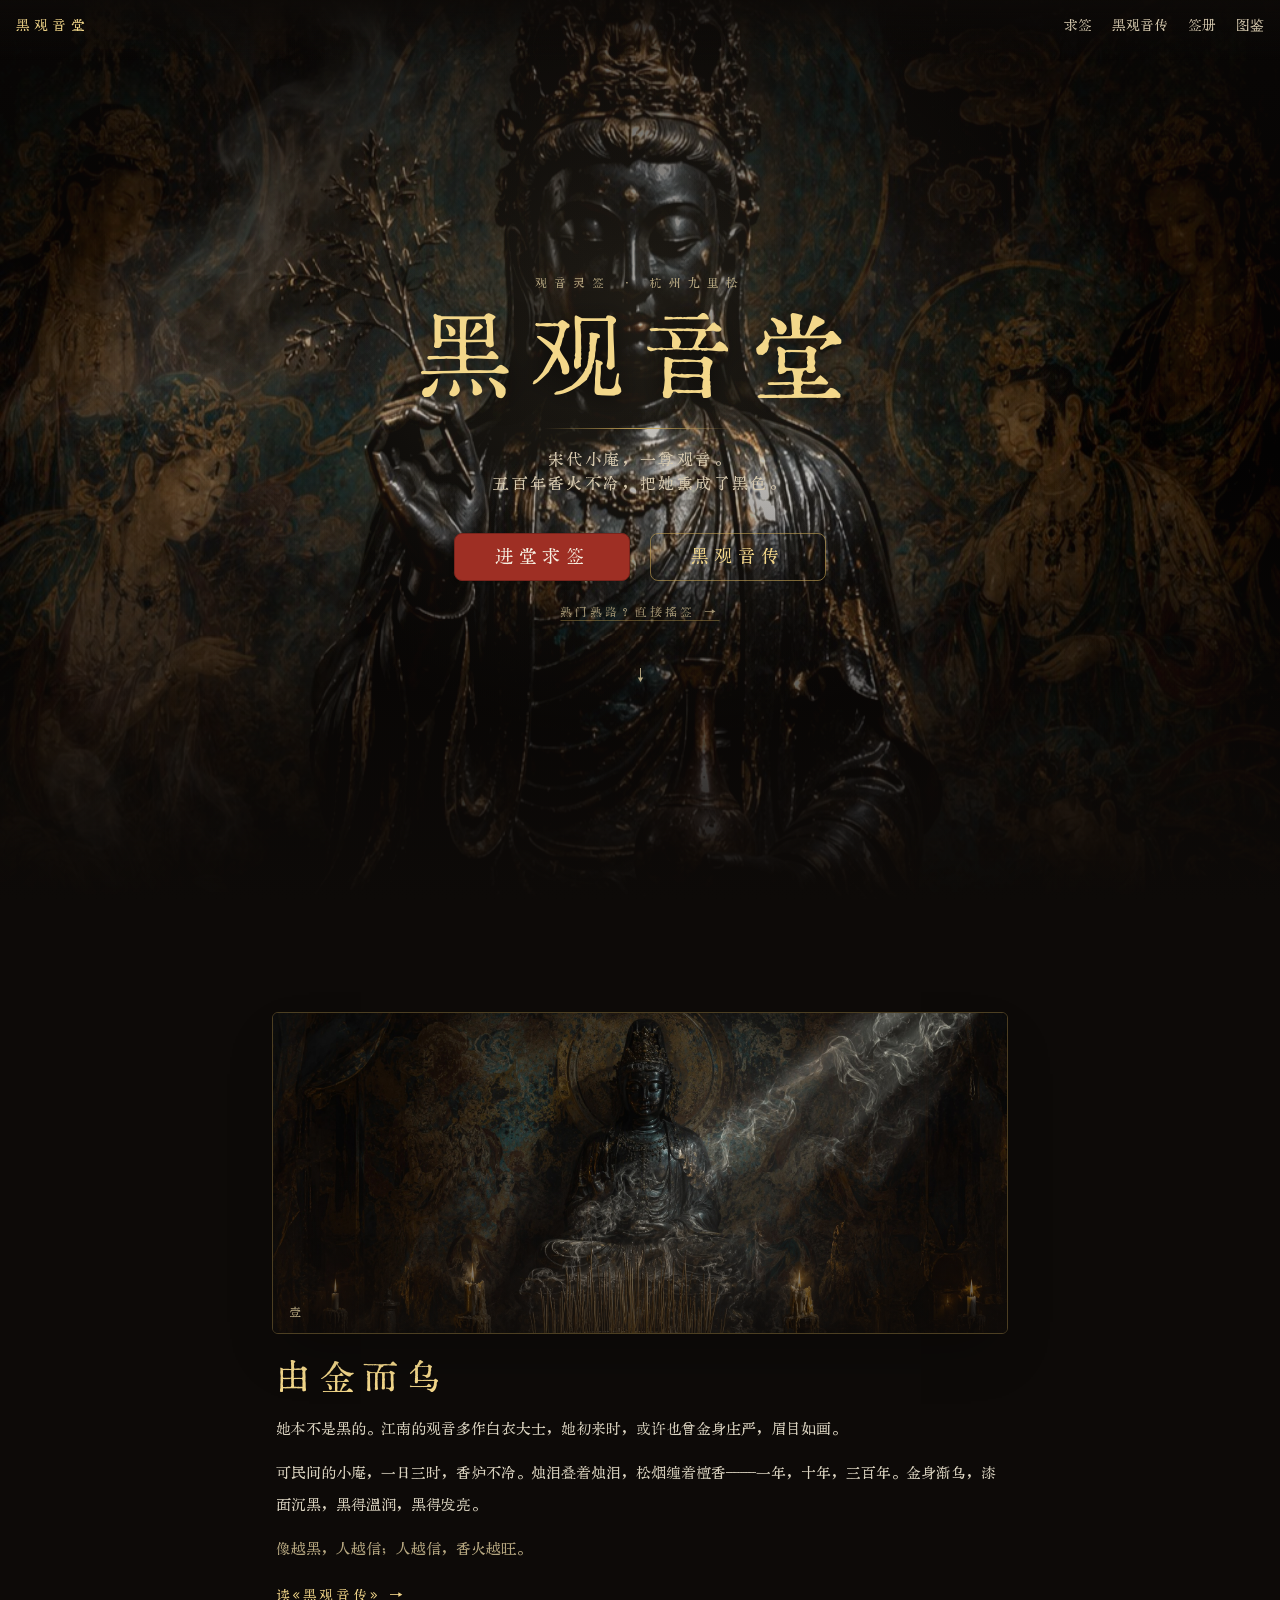
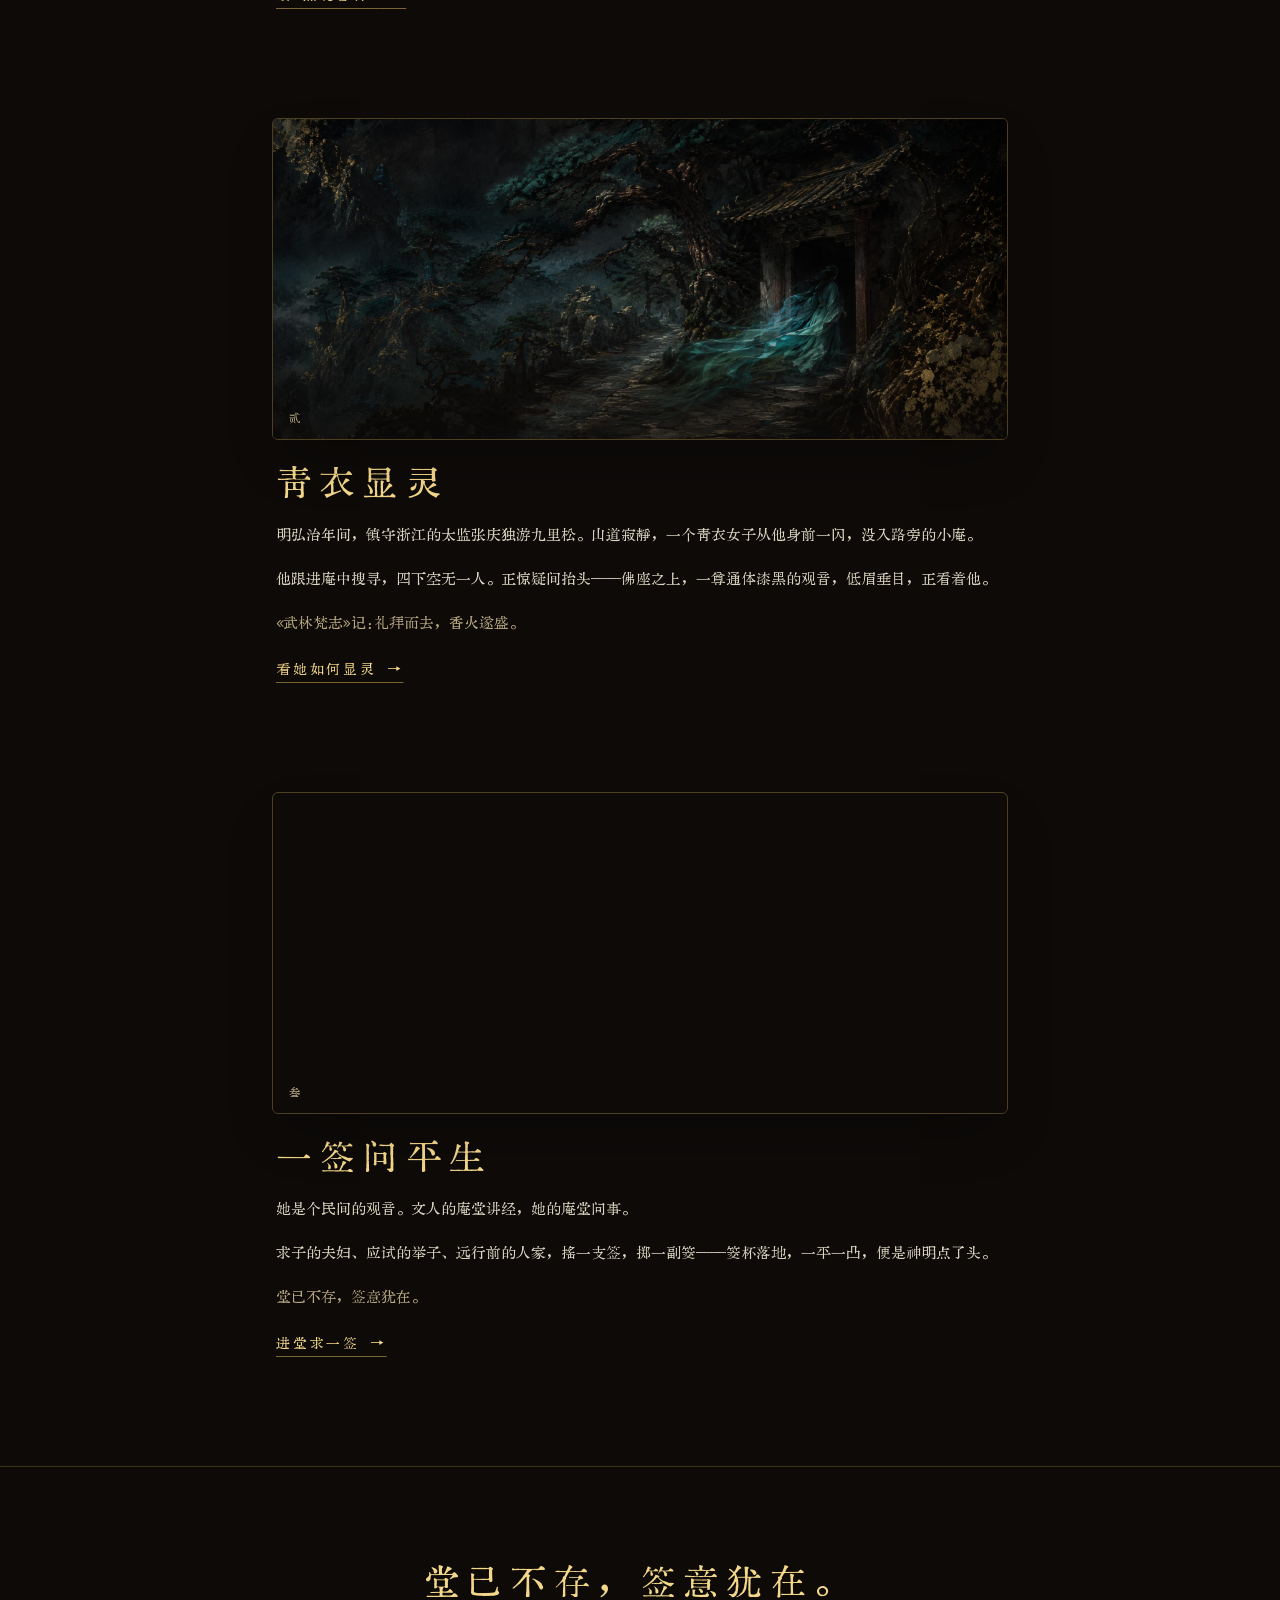
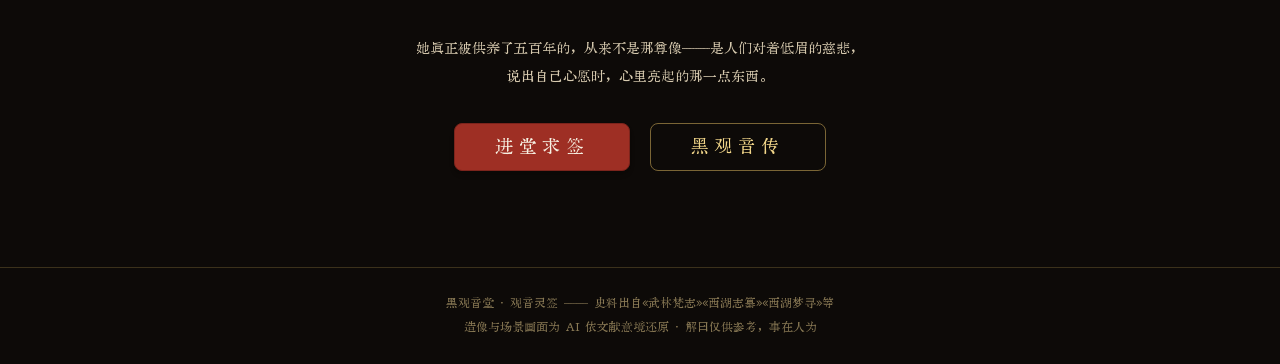
==== index.html @ 8be98b3d "京華老宋体全站 + 百签图鉴收藏制 + 隐藏百签入口" ====
<!doctype html>
<html lang="zh-CN">
  <head>
    <meta charset="UTF-8" />
    <base href="/" />
    <meta name="viewport" content="width=device-width, initial-scale=1.0" />
    <meta name="description" content="黑观音堂 · 观音灵签——杭州九里松宋代小庵，一尊被五百年香火熏黑的观音。进堂摇签、掷筊请示、解曰断语，一百签文随心而问。" />
    <meta name="theme-color" content="#0d0a08" />
    <link rel="icon" type="image/jpeg" href="./story/icon-front-crop.jpg" />
    <title>黑观音堂 · 观音灵签</title>
    <script type="module" crossorigin src="./assets/index-CHpycxR2.js"></script>
    <link rel="stylesheet" crossorigin href="./assets/index-C1S7hM5Z.css">
  </head>
  <body>
    <div id="root"></div>
  </body>
</html>
---- assets/index-C1S7hM5Z.css ----
@font-face{font-family:KingHwa;font-style:normal;font-weight:400;font-display:swap;src:url(../fonts/KingHwa.woff2) format("woff2")}*,:before,:after{--tw-border-spacing-x: 0;--tw-border-spacing-y: 0;--tw-translate-x: 0;--tw-translate-y: 0;--tw-rotate: 0;--tw-skew-x: 0;--tw-skew-y: 0;--tw-scale-x: 1;--tw-scale-y: 1;--tw-pan-x: ;--tw-pan-y: ;--tw-pinch-zoom: ;--tw-scroll-snap-strictness: proximity;--tw-gradient-from-position: ;--tw-gradient-via-position: ;--tw-gradient-to-position: ;--tw-ordinal: ;--tw-slashed-zero: ;--tw-numeric-figure: ;--tw-numeric-spacing: ;--tw-numeric-fraction: ;--tw-ring-inset: ;--tw-ring-offset-width: 0px;--tw-ring-offset-color: #fff;--tw-ring-color: rgb(59 130 246 / .5);--tw-ring-offset-shadow: 0 0 #0000;--tw-ring-shadow: 0 0 #0000;--tw-shadow: 0 0 #0000;--tw-shadow-colored: 0 0 #0000;--tw-blur: ;--tw-brightness: ;--tw-contrast: ;--tw-grayscale: ;--tw-hue-rotate: ;--tw-invert: ;--tw-saturate: ;--tw-sepia: ;--tw-drop-shadow: ;--tw-backdrop-blur: ;--tw-backdrop-brightness: ;--tw-backdrop-contrast: ;--tw-backdrop-grayscale: ;--tw-backdrop-hue-rotate: ;--tw-backdrop-invert: ;--tw-backdrop-opacity: ;--tw-backdrop-saturate: ;--tw-backdrop-sepia: ;--tw-contain-size: ;--tw-contain-layout: ;--tw-contain-paint: ;--tw-contain-style: }::backdrop{--tw-border-spacing-x: 0;--tw-border-spacing-y: 0;--tw-translate-x: 0;--tw-translate-y: 0;--tw-rotate: 0;--tw-skew-x: 0;--tw-skew-y: 0;--tw-scale-x: 1;--tw-scale-y: 1;--tw-pan-x: ;--tw-pan-y: ;--tw-pinch-zoom: ;--tw-scroll-snap-strictness: proximity;--tw-gradient-from-position: ;--tw-gradient-via-position: ;--tw-gradient-to-position: ;--tw-ordinal: ;--tw-slashed-zero: ;--tw-numeric-figure: ;--tw-numeric-spacing: ;--tw-numeric-fraction: ;--tw-ring-inset: ;--tw-ring-offset-width: 0px;--tw-ring-offset-color: #fff;--tw-ring-color: rgb(59 130 246 / .5);--tw-ring-offset-shadow: 0 0 #0000;--tw-ring-shadow: 0 0 #0000;--tw-shadow: 0 0 #0000;--tw-shadow-colored: 0 0 #0000;--tw-blur: ;--tw-brightness: ;--tw-contrast: ;--tw-grayscale: ;--tw-hue-rotate: ;--tw-invert: ;--tw-saturate: ;--tw-sepia: ;--tw-drop-shadow: ;--tw-backdrop-blur: ;--tw-backdrop-brightness: ;--tw-backdrop-contrast: ;--tw-backdrop-grayscale: ;--tw-backdrop-hue-rotate: ;--tw-backdrop-invert: ;--tw-backdrop-opacity: ;--tw-backdrop-saturate: ;--tw-backdrop-sepia: ;--tw-contain-size: ;--tw-contain-layout: ;--tw-contain-paint: ;--tw-contain-style: }*,:before,:after{box-sizing:border-box;border-width:0;border-style:solid;border-color:#e5e7eb}:before,:after{--tw-content: ""}html,:host{line-height:1.5;-webkit-text-size-adjust:100%;-moz-tab-size:4;-o-tab-size:4;tab-size:4;font-family:ui-sans-serif,system-ui,sans-serif,"Apple Color Emoji","Segoe UI Emoji",Segoe UI Symbol,"Noto Color Emoji";font-feature-settings:normal;font-variation-settings:normal;-webkit-tap-highlight-color:transparent}body{margin:0;line-height:inherit}hr{height:0;color:inherit;border-top-width:1px}abbr:where([title]){-webkit-text-decoration:underline dotted;text-decoration:underline dotted}h1,h2,h3,h4,h5,h6{font-size:inherit;font-weight:inherit}a{color:inherit;text-decoration:inherit}b,strong{font-weight:bolder}code,kbd,samp,pre{font-family:ui-monospace,SFMono-Regular,Menlo,Monaco,Consolas,Liberation Mono,Courier New,monospace;font-feature-settings:normal;font-variation-settings:normal;font-size:1em}small{font-size:80%}sub,sup{font-size:75%;line-height:0;position:relative;vertical-align:baseline}sub{bottom:-.25em}sup{top:-.5em}table{text-indent:0;border-color:inherit;border-collapse:collapse}button,input,optgroup,select,textarea{font-family:inherit;font-feature-settings:inherit;font-variation-settings:inherit;font-size:100%;font-weight:inherit;line-height:inherit;letter-spacing:inherit;color:inherit;margin:0;padding:0}button,select{text-transform:none}button,input:where([type=button]),input:where([type=reset]),input:where([type=submit]){-webkit-appearance:button;background-color:transparent;background-image:none}:-moz-focusring{outline:auto}:-moz-ui-invalid{box-shadow:none}progress{vertical-align:baseline}::-webkit-inner-spin-button,::-webkit-outer-spin-button{height:auto}[type=search]{-webkit-appearance:textfield;outline-offset:-2px}::-webkit-search-decoration{-webkit-appearance:none}::-webkit-file-upload-button{-webkit-appearance:button;font:inherit}summary{display:list-item}blockquote,dl,dd,h1,h2,h3,h4,h5,h6,hr,figure,p,pre{margin:0}fieldset{margin:0;padding:0}legend{padding:0}ol,ul,menu{list-style:none;margin:0;padding:0}dialog{padding:0}textarea{resize:vertical}input::-moz-placeholder,textarea::-moz-placeholder{opacity:1;color:#9ca3af}input::placeholder,textarea::placeholder{opacity:1;color:#9ca3af}button,[role=button]{cursor:pointer}:disabled{cursor:default}img,svg,video,canvas,audio,iframe,embed,object{display:block;vertical-align:middle}img,video{max-width:100%;height:auto}[hidden]:where(:not([hidden=until-found])){display:none}:root{--background: 0 0% 100%;--foreground: 240 10% 3.9%;--card: 0 0% 100%;--card-foreground: 240 10% 3.9%;--popover: 0 0% 100%;--popover-foreground: 240 10% 3.9%;--primary: 240 5.9% 10%;--primary-foreground: 0 0% 98%;--secondary: 240 4.8% 95.9%;--secondary-foreground: 240 5.9% 10%;--muted: 240 4.8% 95.9%;--muted-foreground: 240 3.8% 46.1%;--accent: 240 4.8% 95.9%;--accent-foreground: 240 5.9% 10%;--destructive: 0 84.2% 60.2%;--destructive-foreground: 0 0% 98%;--border: 240 5.9% 90%;--input: 240 5.9% 90%;--ring: 240 5.9% 10%;--radius: .625rem;--sidebar-background: 0 0% 98%;--sidebar-foreground: 240 5.3% 26.1%;--sidebar-primary: 240 5.9% 10%;--sidebar-primary-foreground: 0 0% 98%;--sidebar-accent: 240 4.8% 95.9%;--sidebar-accent-foreground: 240 5.9% 10%;--sidebar-border: 220 13% 91%;--sidebar-ring: 217.2 91.2% 59.8%}.dark{--background: 240 10% 3.9%;--foreground: 0 0% 98%;--card: 240 10% 3.9%;--card-foreground: 0 0% 98%;--popover: 240 10% 3.9%;--popover-foreground: 0 0% 98%;--primary: 0 0% 98%;--primary-foreground: 240 5.9% 10%;--secondary: 240 3.7% 15.9%;--secondary-foreground: 0 0% 98%;--muted: 240 3.7% 15.9%;--muted-foreground: 240 5% 64.9%;--accent: 240 3.7% 15.9%;--accent-foreground: 0 0% 98%;--destructive: 0 62.8% 30.6%;--destructive-foreground: 0 0% 98%;--border: 240 3.7% 15.9%;--input: 240 3.7% 15.9%;--ring: 240 4.9% 83.9%;--sidebar-background: 240 5.9% 10%;--sidebar-foreground: 240 4.8% 95.9%;--sidebar-primary: 224.3 76.3% 48%;--sidebar-primary-foreground: 0 0% 100%;--sidebar-accent: 240 3.7% 15.9%;--sidebar-accent-foreground: 240 4.8% 95.9%;--sidebar-border: 240 3.7% 15.9%;--sidebar-ring: 217.2 91.2% 59.8%}*{border-color:hsl(var(--border))}body{background-color:hsl(var(--background));color:hsl(var(--foreground))}html{font-family:KingHwa,Songti SC,STSong,SimSun,serif}body{background-color:#f3ecdb;color:#2a2620;background-image:radial-gradient(ellipse at 20% 10%,rgba(184,147,62,.06),transparent 55%),radial-gradient(ellipse at 85% 85%,rgba(158,47,36,.05),transparent 50%),repeating-linear-gradient(0deg,rgba(42,38,32,.012) 0 1px,transparent 1px 4px);min-height:100vh}.container{width:100%}@media(min-width:640px){.container{max-width:640px}}@media(min-width:768px){.container{max-width:768px}}@media(min-width:1024px){.container{max-width:1024px}}@media(min-width:1280px){.container{max-width:1280px}}@media(min-width:1536px){.container{max-width:1536px}}.sr-only{position:absolute;width:1px;height:1px;padding:0;margin:-1px;overflow:hidden;clip:rect(0,0,0,0);white-space:nowrap;border-width:0}.pointer-events-none{pointer-events:none}.visible{visibility:visible}.invisible{visibility:hidden}.fixed{position:fixed}.absolute{position:absolute}.relative{position:relative}.sticky{position:sticky}.-inset-1\.5{inset:-.375rem}.inset-0{inset:0}.inset-x-0{left:0;right:0}.inset-y-0{top:0;bottom:0}.inset-y-2{top:.5rem;bottom:.5rem}.-bottom-12{bottom:-3rem}.-left-12{left:-3rem}.-right-12{right:-3rem}.-top-12{top:-3rem}.-top-2{top:-.5rem}.bottom-0{bottom:0}.bottom-2{bottom:.5rem}.bottom-3{bottom:.75rem}.bottom-6{bottom:1.5rem}.bottom-8{bottom:2rem}.left-0{left:0}.left-1\/2{left:50%}.left-2{left:.5rem}.left-4{left:1rem}.left-\[50\%\]{left:50%}.right-0{right:0}.right-1{right:.25rem}.right-1\.5{right:.375rem}.right-2{right:.5rem}.right-3{right:.75rem}.right-4{right:1rem}.top-0{top:0}.top-1\.5{top:.375rem}.top-1\/2{top:50%}.top-3{top:.75rem}.top-3\.5{top:.875rem}.top-4{top:1rem}.top-6{top:1.5rem}.top-8{top:2rem}.top-\[16\%\]{top:16%}.top-\[1px\]{top:1px}.top-\[50\%\]{top:50%}.top-\[60\%\]{top:60%}.top-full{top:100%}.isolate{isolation:isolate}.z-0{z-index:0}.z-10{z-index:10}.z-20{z-index:20}.z-30{z-index:30}.z-40{z-index:40}.z-50{z-index:50}.z-\[1\]{z-index:1}.order-first{order:-9999}.order-last{order:9999}.col-start-2{grid-column-start:2}.row-span-2{grid-row:span 2 / span 2}.row-start-1{grid-row-start:1}.\!m-0{margin:0!important}.-mx-1{margin-left:-.25rem;margin-right:-.25rem}.-my-2{margin-top:-.5rem;margin-bottom:-.5rem}.mx-2{margin-left:.5rem;margin-right:.5rem}.mx-3\.5{margin-left:.875rem;margin-right:.875rem}.mx-auto{margin-left:auto;margin-right:auto}.my-0{margin-top:0;margin-bottom:0}.my-0\.5{margin-top:.125rem;margin-bottom:.125rem}.my-1{margin-top:.25rem;margin-bottom:.25rem}.my-3{margin-top:.75rem;margin-bottom:.75rem}.my-8{margin-top:2rem;margin-bottom:2rem}.-ml-4{margin-left:-1rem}.-mt-4{margin-top:-1rem}.-mt-\[100vh\]{margin-top:-100vh}.mb-2{margin-bottom:.5rem}.mb-3{margin-bottom:.75rem}.ml-1{margin-left:.25rem}.ml-2{margin-left:.5rem}.ml-4{margin-left:1rem}.ml-auto{margin-left:auto}.mr-1\.5{margin-right:.375rem}.mr-2{margin-right:.5rem}.mr-4{margin-right:1rem}.mt-0\.5{margin-top:.125rem}.mt-1{margin-top:.25rem}.mt-1\.5{margin-top:.375rem}.mt-10{margin-top:2.5rem}.mt-16{margin-top:4rem}.mt-2{margin-top:.5rem}.mt-20{margin-top:5rem}.mt-3{margin-top:.75rem}.mt-4{margin-top:1rem}.mt-5{margin-top:1.25rem}.mt-6{margin-top:1.5rem}.mt-7{margin-top:1.75rem}.mt-8{margin-top:2rem}.mt-auto{margin-top:auto}.line-clamp-1{overflow:hidden;display:-webkit-box;-webkit-box-orient:vertical;-webkit-line-clamp:1}.line-clamp-2{overflow:hidden;display:-webkit-box;-webkit-box-orient:vertical;-webkit-line-clamp:2}.block{display:block}.flex{display:flex}.inline-flex{display:inline-flex}.table{display:table}.table-caption{display:table-caption}.table-cell{display:table-cell}.table-row{display:table-row}.grid{display:grid}.hidden{display:none}.aspect-\[4\/5\]{aspect-ratio:4/5}.aspect-\[5\/7\]{aspect-ratio:5/7}.aspect-square{aspect-ratio:1 / 1}.aspect-video{aspect-ratio:16 / 9}.size-10{width:2.5rem;height:2.5rem}.size-2{width:.5rem;height:.5rem}.size-2\.5{width:.625rem;height:.625rem}.size-3{width:.75rem;height:.75rem}.size-3\.5{width:.875rem;height:.875rem}.size-4{width:1rem;height:1rem}.size-6{width:1.5rem;height:1.5rem}.size-7{width:1.75rem;height:1.75rem}.size-8{width:2rem;height:2rem}.size-9{width:2.25rem;height:2.25rem}.size-auto{width:auto;height:auto}.size-full{width:100%;height:100%}.h-1\.5{height:.375rem}.h-10{height:2.5rem}.h-11{height:2.75rem}.h-12{height:3rem}.h-16{height:4rem}.h-2{height:.5rem}.h-2\.5{height:.625rem}.h-20{height:5rem}.h-24{height:6rem}.h-28{height:7rem}.h-3{height:.75rem}.h-4{height:1rem}.h-40{height:10rem}.h-5{height:1.25rem}.h-56{height:14rem}.h-6{height:1.5rem}.h-64{height:16rem}.h-7{height:1.75rem}.h-72{height:18rem}.h-8{height:2rem}.h-9{height:2.25rem}.h-\[1\.15rem\]{height:1.15rem}.h-\[170vh\]{height:170vh}.h-\[20vh\]{height:20vh}.h-\[calc\(100\%-1px\)\]{height:calc(100% - 1px)}.h-\[var\(--radix-navigation-menu-viewport-height\)\]{height:var(--radix-navigation-menu-viewport-height)}.h-\[var\(--radix-select-trigger-height\)\]{height:var(--radix-select-trigger-height)}.h-auto{height:auto}.h-full{height:100%}.h-px{height:1px}.h-screen{height:100vh}.h-svh{height:100svh}.max-h-\[300px\]{max-height:300px}.max-h-\[52vh\]{max-height:52vh}.max-h-full{max-height:100%}.min-h-0{min-height:0px}.min-h-16{min-height:4rem}.min-h-24{min-height:6rem}.min-h-4{min-height:1rem}.min-h-40{min-height:10rem}.min-h-screen{min-height:100vh}.min-h-svh{min-height:100svh}.w-0{width:0px}.w-1{width:.25rem}.w-11{width:2.75rem}.w-12{width:3rem}.w-16{width:4rem}.w-2{width:.5rem}.w-2\.5{width:.625rem}.w-28{width:7rem}.w-3{width:.75rem}.w-3\/4{width:75%}.w-32{width:8rem}.w-4{width:1rem}.w-44{width:11rem}.w-48{width:12rem}.w-5{width:1.25rem}.w-56{width:14rem}.w-6{width:1.5rem}.w-64{width:16rem}.w-7{width:1.75rem}.w-72{width:18rem}.w-8{width:2rem}.w-9{width:2.25rem}.w-\[100px\]{width:100px}.w-\[8\.6rem\]{width:8.6rem}.w-auto{width:auto}.w-fit{width:-moz-fit-content;width:fit-content}.w-full{width:100%}.w-max{width:-moz-max-content;width:max-content}.w-px{width:1px}.min-w-0{min-width:0px}.min-w-10{min-width:2.5rem}.min-w-5{min-width:1.25rem}.min-w-8{min-width:2rem}.min-w-9{min-width:2.25rem}.min-w-\[12rem\]{min-width:12rem}.min-w-\[8rem\]{min-width:8rem}.min-w-\[var\(--radix-select-trigger-width\)\]{min-width:var(--radix-select-trigger-width)}.max-w-3xl{max-width:48rem}.max-w-5xl{max-width:64rem}.max-w-\[calc\(100\%-2rem\)\]{max-width:calc(100% - 2rem)}.max-w-max{max-width:-moz-max-content;max-width:max-content}.max-w-md{max-width:28rem}.max-w-sm{max-width:24rem}.max-w-xl{max-width:36rem}.flex-1{flex:1 1 0%}.shrink-0{flex-shrink:0}.grow{flex-grow:1}.grow-0{flex-grow:0}.basis-full{flex-basis:100%}.caption-bottom{caption-side:bottom}.border-collapse{border-collapse:collapse}.-translate-x-1\/2{--tw-translate-x: -50%;transform:translate(var(--tw-translate-x),var(--tw-translate-y)) rotate(var(--tw-rotate)) skew(var(--tw-skew-x)) skewY(var(--tw-skew-y)) scaleX(var(--tw-scale-x)) scaleY(var(--tw-scale-y))}.-translate-x-px{--tw-translate-x: -1px;transform:translate(var(--tw-translate-x),var(--tw-translate-y)) rotate(var(--tw-rotate)) skew(var(--tw-skew-x)) skewY(var(--tw-skew-y)) scaleX(var(--tw-scale-x)) scaleY(var(--tw-scale-y))}.-translate-y-1\/2{--tw-translate-y: -50%;transform:translate(var(--tw-translate-x),var(--tw-translate-y)) rotate(var(--tw-rotate)) skew(var(--tw-skew-x)) skewY(var(--tw-skew-y)) scaleX(var(--tw-scale-x)) scaleY(var(--tw-scale-y))}.translate-x-\[-50\%\]{--tw-translate-x: -50%;transform:translate(var(--tw-translate-x),var(--tw-translate-y)) rotate(var(--tw-rotate)) skew(var(--tw-skew-x)) skewY(var(--tw-skew-y)) scaleX(var(--tw-scale-x)) scaleY(var(--tw-scale-y))}.translate-x-px{--tw-translate-x: 1px;transform:translate(var(--tw-translate-x),var(--tw-translate-y)) rotate(var(--tw-rotate)) skew(var(--tw-skew-x)) skewY(var(--tw-skew-y)) scaleX(var(--tw-scale-x)) scaleY(var(--tw-scale-y))}.translate-y-0\.5{--tw-translate-y: .125rem;transform:translate(var(--tw-translate-x),var(--tw-translate-y)) rotate(var(--tw-rotate)) skew(var(--tw-skew-x)) skewY(var(--tw-skew-y)) scaleX(var(--tw-scale-x)) scaleY(var(--tw-scale-y))}.translate-y-\[-50\%\]{--tw-translate-y: -50%;transform:translate(var(--tw-translate-x),var(--tw-translate-y)) rotate(var(--tw-rotate)) skew(var(--tw-skew-x)) skewY(var(--tw-skew-y)) scaleX(var(--tw-scale-x)) scaleY(var(--tw-scale-y))}.translate-y-\[calc\(-50\%_-_2px\)\]{--tw-translate-y: calc(-50% - 2px) ;transform:translate(var(--tw-translate-x),var(--tw-translate-y)) rotate(var(--tw-rotate)) skew(var(--tw-skew-x)) skewY(var(--tw-skew-y)) scaleX(var(--tw-scale-x)) scaleY(var(--tw-scale-y))}.rotate-45{--tw-rotate: 45deg;transform:translate(var(--tw-translate-x),var(--tw-translate-y)) rotate(var(--tw-rotate)) skew(var(--tw-skew-x)) skewY(var(--tw-skew-y)) scaleX(var(--tw-scale-x)) scaleY(var(--tw-scale-y))}.rotate-90{--tw-rotate: 90deg;transform:translate(var(--tw-translate-x),var(--tw-translate-y)) rotate(var(--tw-rotate)) skew(var(--tw-skew-x)) skewY(var(--tw-skew-y)) scaleX(var(--tw-scale-x)) scaleY(var(--tw-scale-y))}.transform{transform:translate(var(--tw-translate-x),var(--tw-translate-y)) rotate(var(--tw-rotate)) skew(var(--tw-skew-x)) skewY(var(--tw-skew-y)) scaleX(var(--tw-scale-x)) scaleY(var(--tw-scale-y))}@keyframes bounce{0%,to{transform:translateY(-25%);animation-timing-function:cubic-bezier(.8,0,1,1)}50%{transform:none;animation-timing-function:cubic-bezier(0,0,.2,1)}}.animate-bounce{animation:bounce 1s infinite}@keyframes caret-blink{0%,70%,to{opacity:1}20%,50%{opacity:0}}.animate-caret-blink{animation:caret-blink 1.25s ease-out infinite}@keyframes pulse{50%{opacity:.5}}.animate-pulse{animation:pulse 2s cubic-bezier(.4,0,.6,1) infinite}@keyframes spin{to{transform:rotate(360deg)}}.animate-spin{animation:spin 1s linear infinite}.cursor-default{cursor:default}.cursor-grab{cursor:grab}.cursor-not-allowed{cursor:not-allowed}.cursor-pointer{cursor:pointer}.cursor-text{cursor:text}.touch-none{touch-action:none}.select-none{-webkit-user-select:none;-moz-user-select:none;user-select:none}.resize-none{resize:none}.resize{resize:both}.scroll-my-1{scroll-margin-top:.25rem;scroll-margin-bottom:.25rem}.scroll-py-1{scroll-padding-top:.25rem;scroll-padding-bottom:.25rem}.list-disc{list-style-type:disc}.list-none{list-style-type:none}.auto-rows-min{grid-auto-rows:min-content}.grid-cols-2{grid-template-columns:repeat(2,minmax(0,1fr))}.grid-cols-3{grid-template-columns:repeat(3,minmax(0,1fr))}.grid-cols-\[0_1fr\]{grid-template-columns:0 1fr}.grid-rows-\[auto_auto\]{grid-template-rows:auto auto}.flex-row{flex-direction:row}.flex-col{flex-direction:column}.flex-col-reverse{flex-direction:column-reverse}.flex-wrap{flex-wrap:wrap}.place-content-center{place-content:center}.items-start{align-items:flex-start}.items-end{align-items:flex-end}.items-center{align-items:center}.items-stretch{align-items:stretch}.justify-start{justify-content:flex-start}.justify-end{justify-content:flex-end}.justify-center{justify-content:center}.justify-between{justify-content:space-between}.justify-items-start{justify-items:start}.gap-0\.5{gap:.125rem}.gap-1{gap:.25rem}.gap-1\.5{gap:.375rem}.gap-10{gap:2.5rem}.gap-2{gap:.5rem}.gap-2\.5{gap:.625rem}.gap-20{gap:5rem}.gap-3{gap:.75rem}.gap-4{gap:1rem}.gap-5{gap:1.25rem}.gap-6{gap:1.5rem}.gap-7{gap:1.75rem}.gap-8{gap:2rem}.gap-\[--spacing\(var\(--gap\)\)\]{gap:var(--spacing(var(--gap)))}.gap-x-6{-moz-column-gap:1.5rem;column-gap:1.5rem}.gap-y-0\.5{row-gap:.125rem}.gap-y-1\.5{row-gap:.375rem}.gap-y-2{row-gap:.5rem}.space-y-1>:not([hidden])~:not([hidden]){--tw-space-y-reverse: 0;margin-top:calc(.25rem * calc(1 - var(--tw-space-y-reverse)));margin-bottom:calc(.25rem * var(--tw-space-y-reverse))}.space-y-1\.5>:not([hidden])~:not([hidden]){--tw-space-y-reverse: 0;margin-top:calc(.375rem * calc(1 - var(--tw-space-y-reverse)));margin-bottom:calc(.375rem * var(--tw-space-y-reverse))}.space-y-3>:not([hidden])~:not([hidden]){--tw-space-y-reverse: 0;margin-top:calc(.75rem * calc(1 - var(--tw-space-y-reverse)));margin-bottom:calc(.75rem * var(--tw-space-y-reverse))}.self-start{align-self:flex-start}.self-stretch{align-self:stretch}.justify-self-end{justify-self:end}.overflow-auto{overflow:auto}.overflow-hidden{overflow:hidden}.overflow-x-auto{overflow-x:auto}.overflow-y-auto{overflow-y:auto}.overflow-x-hidden{overflow-x:hidden}.truncate{overflow:hidden;text-overflow:ellipsis;white-space:nowrap}.whitespace-nowrap{white-space:nowrap}.text-balance{text-wrap:balance}.break-words{overflow-wrap:break-word}.rounded{border-radius:.25rem}.rounded-\[2px\]{border-radius:2px}.rounded-\[4px\]{border-radius:4px}.rounded-\[50\%\]{border-radius:50%}.rounded-\[calc\(var\(--radius\)-5px\)\]{border-radius:calc(var(--radius) - 5px)}.rounded-\[inherit\]{border-radius:inherit}.rounded-full{border-radius:9999px}.rounded-lg{border-radius:var(--radius)}.rounded-md{border-radius:calc(var(--radius) - 2px)}.rounded-none{border-radius:0}.rounded-sm{border-radius:calc(var(--radius) - 4px)}.rounded-xl{border-radius:calc(var(--radius) + 4px)}.rounded-xs{border-radius:calc(var(--radius) - 6px)}.rounded-b-\[2\.2rem\]{border-bottom-right-radius:2.2rem;border-bottom-left-radius:2.2rem}.rounded-l-md{border-top-left-radius:calc(var(--radius) - 2px);border-bottom-left-radius:calc(var(--radius) - 2px)}.rounded-r-md{border-top-right-radius:calc(var(--radius) - 2px);border-bottom-right-radius:calc(var(--radius) - 2px)}.rounded-t-lg{border-top-left-radius:var(--radius);border-top-right-radius:var(--radius)}.rounded-t-sm{border-top-left-radius:calc(var(--radius) - 4px);border-top-right-radius:calc(var(--radius) - 4px)}.rounded-tl-sm{border-top-left-radius:calc(var(--radius) - 4px)}.border{border-width:1px}.border-0{border-width:0px}.border-2{border-width:2px}.border-\[1\.5px\]{border-width:1.5px}.border-y{border-top-width:1px;border-bottom-width:1px}.border-b{border-bottom-width:1px}.border-l{border-left-width:1px}.border-r{border-right-width:1px}.border-t{border-top-width:1px}.border-dashed{border-style:dashed}.border-\[\#37322b\]{--tw-border-opacity: 1;border-color:rgb(55 50 43 / var(--tw-border-opacity, 1))}.border-\[\#6b5320\]{--tw-border-opacity: 1;border-color:rgb(107 83 32 / var(--tw-border-opacity, 1))}.border-\[\#7c241c\]{--tw-border-opacity: 1;border-color:rgb(124 36 28 / var(--tw-border-opacity, 1))}.border-\[\#8a6a2f\]{--tw-border-opacity: 1;border-color:rgb(138 106 47 / var(--tw-border-opacity, 1))}.border-\[\#8a6a2f\]\/80{border-color:#8a6a2fcc}.border-\[\#8a7a55\]\/70{border-color:#8a7a55b3}.border-\[\#c3a254\]{--tw-border-opacity: 1;border-color:rgb(195 162 84 / var(--tw-border-opacity, 1))}.border-\[\#c3a254\]\/10{border-color:#c3a2541a}.border-\[\#c3a254\]\/25{border-color:#c3a25440}.border-\[\#c3a254\]\/30{border-color:#c3a2544d}.border-\[\#c3a254\]\/35{border-color:#c3a25459}.border-\[\#c3a254\]\/40{border-color:#c3a25466}.border-\[\#c3a254\]\/45{border-color:#c3a25473}.border-\[\#c3a254\]\/50{border-color:#c3a25480}.border-\[\#c3a254\]\/60{border-color:#c3a25499}.border-\[\#c3a254\]\/70{border-color:#c3a254b3}.border-border{border-color:hsl(var(--border))}.border-border\/50{border-color:hsl(var(--border) / .5)}.border-input{border-color:hsl(var(--input))}.border-primary{border-color:hsl(var(--primary))}.border-sidebar-border{border-color:hsl(var(--sidebar-border))}.border-transparent{border-color:transparent}.border-l-transparent{border-left-color:transparent}.border-t-transparent{border-top-color:transparent}.bg-\[\#0a0806\]{--tw-bg-opacity: 1;background-color:rgb(10 8 6 / var(--tw-bg-opacity, 1))}.bg-\[\#0c0907\]{--tw-bg-opacity: 1;background-color:rgb(12 9 7 / var(--tw-bg-opacity, 1))}.bg-\[\#0c0907\]\/85{background-color:#0c0907d9}.bg-\[\#0d0a08\]{--tw-bg-opacity: 1;background-color:rgb(13 10 8 / var(--tw-bg-opacity, 1))}.bg-\[\#0d0a08\]\/25{background-color:#0d0a0840}.bg-\[\#0d0a08\]\/40{background-color:#0d0a0866}.bg-\[\#0d0a08\]\/45{background-color:#0d0a0873}.bg-\[\#0d0a08\]\/50{background-color:#0d0a0880}.bg-\[\#0d0a08\]\/60{background-color:#0d0a0899}.bg-\[\#0d0a08\]\/70{background-color:#0d0a08b3}.bg-\[\#14100c\]{--tw-bg-opacity: 1;background-color:rgb(20 16 12 / var(--tw-bg-opacity, 1))}.bg-\[\#170806\]{--tw-bg-opacity: 1;background-color:rgb(23 8 6 / var(--tw-bg-opacity, 1))}.bg-\[\#171008\]{--tw-bg-opacity: 1;background-color:rgb(23 16 8 / var(--tw-bg-opacity, 1))}.bg-\[\#171008\]\/95{background-color:#171008f2}.bg-\[\#171310\]{--tw-bg-opacity: 1;background-color:rgb(23 19 16 / var(--tw-bg-opacity, 1))}.bg-\[\#4a443c\]{--tw-bg-opacity: 1;background-color:rgb(74 68 60 / var(--tw-bg-opacity, 1))}.bg-\[\#9e2f24\]{--tw-bg-opacity: 1;background-color:rgb(158 47 36 / var(--tw-bg-opacity, 1))}.bg-\[\#c3a254\]\/20{background-color:#c3a25433}.bg-\[\#f7f2e4\]{--tw-bg-opacity: 1;background-color:rgb(247 242 228 / var(--tw-bg-opacity, 1))}.bg-\[\#f7f2e4\]\/90{background-color:#f7f2e4e6}.bg-accent{background-color:hsl(var(--accent))}.bg-background{background-color:hsl(var(--background))}.bg-black{--tw-bg-opacity: 1;background-color:rgb(0 0 0 / var(--tw-bg-opacity, 1))}.bg-black\/50{background-color:#00000080}.bg-black\/70{background-color:#000000b3}.bg-border{background-color:hsl(var(--border))}.bg-card{background-color:hsl(var(--card))}.bg-destructive{--tw-bg-opacity: 1;background-color:hsl(var(--destructive) / var(--tw-bg-opacity, 1))}.bg-foreground{background-color:hsl(var(--foreground))}.bg-input{background-color:hsl(var(--input))}.bg-muted{background-color:hsl(var(--muted))}.bg-muted\/50{background-color:hsl(var(--muted) / .5)}.bg-popover{background-color:hsl(var(--popover))}.bg-primary{background-color:hsl(var(--primary))}.bg-primary\/20{background-color:hsl(var(--primary) / .2)}.bg-secondary{background-color:hsl(var(--secondary))}.bg-sidebar{background-color:hsl(var(--sidebar-background))}.bg-sidebar-border{background-color:hsl(var(--sidebar-border))}.bg-transparent{background-color:transparent}.bg-white{--tw-bg-opacity: 1;background-color:rgb(255 255 255 / var(--tw-bg-opacity, 1))}.bg-gradient-to-b{background-image:linear-gradient(to bottom,var(--tw-gradient-stops))}.bg-gradient-to-br{background-image:linear-gradient(to bottom right,var(--tw-gradient-stops))}.bg-gradient-to-l{background-image:linear-gradient(to left,var(--tw-gradient-stops))}.bg-gradient-to-r{background-image:linear-gradient(to right,var(--tw-gradient-stops))}.bg-gradient-to-t{background-image:linear-gradient(to top,var(--tw-gradient-stops))}.from-\[\#0d0a08\]\/60{--tw-gradient-from: rgb(13 10 8 / .6) var(--tw-gradient-from-position);--tw-gradient-to: rgb(13 10 8 / 0) var(--tw-gradient-to-position);--tw-gradient-stops: var(--tw-gradient-from), var(--tw-gradient-to)}.from-\[\#0d0a08\]\/70{--tw-gradient-from: rgb(13 10 8 / .7) var(--tw-gradient-from-position);--tw-gradient-to: rgb(13 10 8 / 0) var(--tw-gradient-to-position);--tw-gradient-stops: var(--tw-gradient-from), var(--tw-gradient-to)}.from-\[\#0d0a08\]\/75{--tw-gradient-from: rgb(13 10 8 / .75) var(--tw-gradient-from-position);--tw-gradient-to: rgb(13 10 8 / 0) var(--tw-gradient-to-position);--tw-gradient-stops: var(--tw-gradient-from), var(--tw-gradient-to)}.from-\[\#0d0a08\]\/80{--tw-gradient-from: rgb(13 10 8 / .8) var(--tw-gradient-from-position);--tw-gradient-to: rgb(13 10 8 / 0) var(--tw-gradient-to-position);--tw-gradient-stops: var(--tw-gradient-from), var(--tw-gradient-to)}.from-\[\#0d0a08\]\/85{--tw-gradient-from: rgb(13 10 8 / .85) var(--tw-gradient-from-position);--tw-gradient-to: rgb(13 10 8 / 0) var(--tw-gradient-to-position);--tw-gradient-stops: var(--tw-gradient-from), var(--tw-gradient-to)}.from-\[\#171310\]{--tw-gradient-from: #171310 var(--tw-gradient-from-position);--tw-gradient-to: rgb(23 19 16 / 0) var(--tw-gradient-to-position);--tw-gradient-stops: var(--tw-gradient-from), var(--tw-gradient-to)}.from-\[\#6b241a\]{--tw-gradient-from: #6b241a var(--tw-gradient-from-position);--tw-gradient-to: rgb(107 36 26 / 0) var(--tw-gradient-to-position);--tw-gradient-stops: var(--tw-gradient-from), var(--tw-gradient-to)}.from-\[\#6b4a2a\]{--tw-gradient-from: #6b4a2a var(--tw-gradient-from-position);--tw-gradient-to: rgb(107 74 42 / 0) var(--tw-gradient-to-position);--tw-gradient-stops: var(--tw-gradient-from), var(--tw-gradient-to)}.from-\[\#a8822f\]{--tw-gradient-from: #a8822f var(--tw-gradient-from-position);--tw-gradient-to: rgb(168 130 47 / 0) var(--tw-gradient-to-position);--tw-gradient-stops: var(--tw-gradient-from), var(--tw-gradient-to)}.from-\[\#c3a254\]\/15{--tw-gradient-from: rgb(195 162 84 / .15) var(--tw-gradient-from-position);--tw-gradient-to: rgb(195 162 84 / 0) var(--tw-gradient-to-position);--tw-gradient-stops: var(--tw-gradient-from), var(--tw-gradient-to)}.from-\[\#c3a254\]\/60{--tw-gradient-from: rgb(195 162 84 / .6) var(--tw-gradient-from-position);--tw-gradient-to: rgb(195 162 84 / 0) var(--tw-gradient-to-position);--tw-gradient-stops: var(--tw-gradient-from), var(--tw-gradient-to)}.from-\[\#e2d2a4\]{--tw-gradient-from: #e2d2a4 var(--tw-gradient-from-position);--tw-gradient-to: rgb(226 210 164 / 0) var(--tw-gradient-to-position);--tw-gradient-stops: var(--tw-gradient-from), var(--tw-gradient-to)}.from-\[\#e6c96e\]{--tw-gradient-from: #e6c96e var(--tw-gradient-from-position);--tw-gradient-to: rgb(230 201 110 / 0) var(--tw-gradient-to-position);--tw-gradient-stops: var(--tw-gradient-from), var(--tw-gradient-to)}.from-\[\#e8d9ae\]{--tw-gradient-from: #e8d9ae var(--tw-gradient-from-position);--tw-gradient-to: rgb(232 217 174 / 0) var(--tw-gradient-to-position);--tw-gradient-stops: var(--tw-gradient-from), var(--tw-gradient-to)}.from-\[\#f3d78a\]\/25{--tw-gradient-from: rgb(243 215 138 / .25) var(--tw-gradient-from-position);--tw-gradient-to: rgb(243 215 138 / 0) var(--tw-gradient-to-position);--tw-gradient-stops: var(--tw-gradient-from), var(--tw-gradient-to)}.from-black\/50{--tw-gradient-from: rgb(0 0 0 / .5) var(--tw-gradient-from-position);--tw-gradient-to: rgb(0 0 0 / 0) var(--tw-gradient-to-position);--tw-gradient-stops: var(--tw-gradient-from), var(--tw-gradient-to)}.from-black\/75{--tw-gradient-from: rgb(0 0 0 / .75) var(--tw-gradient-from-position);--tw-gradient-to: rgb(0 0 0 / 0) var(--tw-gradient-to-position);--tw-gradient-stops: var(--tw-gradient-from), var(--tw-gradient-to)}.from-black\/90{--tw-gradient-from: rgb(0 0 0 / .9) var(--tw-gradient-from-position);--tw-gradient-to: rgb(0 0 0 / 0) var(--tw-gradient-to-position);--tw-gradient-stops: var(--tw-gradient-from), var(--tw-gradient-to)}.from-transparent{--tw-gradient-from: transparent var(--tw-gradient-from-position);--tw-gradient-to: rgb(0 0 0 / 0) var(--tw-gradient-to-position);--tw-gradient-stops: var(--tw-gradient-from), var(--tw-gradient-to)}.via-\[\#0d0a08\]\/30{--tw-gradient-to: rgb(13 10 8 / 0) var(--tw-gradient-to-position);--tw-gradient-stops: var(--tw-gradient-from), rgb(13 10 8 / .3) var(--tw-gradient-via-position), var(--tw-gradient-to)}.via-\[\#481710\]{--tw-gradient-to: rgb(72 23 16 / 0) var(--tw-gradient-to-position);--tw-gradient-stops: var(--tw-gradient-from), #481710 var(--tw-gradient-via-position), var(--tw-gradient-to)}.via-\[\#4a2f1a\]{--tw-gradient-to: rgb(74 47 26 / 0) var(--tw-gradient-to-position);--tw-gradient-stops: var(--tw-gradient-from), #4a2f1a var(--tw-gradient-via-position), var(--tw-gradient-to)}.via-\[\#c3a254\]{--tw-gradient-to: rgb(195 162 84 / 0) var(--tw-gradient-to-position);--tw-gradient-stops: var(--tw-gradient-from), #c3a254 var(--tw-gradient-via-position), var(--tw-gradient-to)}.via-\[\#c3a254\]\/5{--tw-gradient-to: rgb(195 162 84 / 0) var(--tw-gradient-to-position);--tw-gradient-stops: var(--tw-gradient-from), rgb(195 162 84 / .05) var(--tw-gradient-via-position), var(--tw-gradient-to)}.via-\[\#c3a254\]\/50{--tw-gradient-to: rgb(195 162 84 / 0) var(--tw-gradient-to-position);--tw-gradient-stops: var(--tw-gradient-from), rgb(195 162 84 / .5) var(--tw-gradient-via-position), var(--tw-gradient-to)}.via-\[\#e6c96e\]{--tw-gradient-to: rgb(230 201 110 / 0) var(--tw-gradient-to-position);--tw-gradient-stops: var(--tw-gradient-from), #e6c96e var(--tw-gradient-via-position), var(--tw-gradient-to)}.via-black\/35{--tw-gradient-to: rgb(0 0 0 / 0) var(--tw-gradient-to-position);--tw-gradient-stops: var(--tw-gradient-from), rgb(0 0 0 / .35) var(--tw-gradient-via-position), var(--tw-gradient-to)}.via-black\/55{--tw-gradient-to: rgb(0 0 0 / 0) var(--tw-gradient-to-position);--tw-gradient-stops: var(--tw-gradient-from), rgb(0 0 0 / .55) var(--tw-gradient-via-position), var(--tw-gradient-to)}.via-transparent{--tw-gradient-to: rgb(0 0 0 / 0) var(--tw-gradient-to-position);--tw-gradient-stops: var(--tw-gradient-from), transparent var(--tw-gradient-via-position), var(--tw-gradient-to)}.to-\[\#0d0a08\]{--tw-gradient-to: #0d0a08 var(--tw-gradient-to-position)}.to-\[\#0d0a08\]\/80{--tw-gradient-to: rgb(13 10 8 / .8) var(--tw-gradient-to-position)}.to-\[\#0d0a08\]\/85{--tw-gradient-to: rgb(13 10 8 / .85) var(--tw-gradient-to-position)}.to-\[\#0d0a08\]\/90{--tw-gradient-to: rgb(13 10 8 / .9) var(--tw-gradient-to-position)}.to-\[\#2a0c07\]{--tw-gradient-to: #2a0c07 var(--tw-gradient-to-position)}.to-\[\#38220f\]{--tw-gradient-to: #38220f var(--tw-gradient-to-position)}.to-\[\#a8822f\]{--tw-gradient-to: #a8822f var(--tw-gradient-to-position)}.to-\[\#c9b279\]{--tw-gradient-to: #c9b279 var(--tw-gradient-to-position)}.to-\[\#d9c48c\]{--tw-gradient-to: #d9c48c var(--tw-gradient-to-position)}.to-\[\#f3d78a\]{--tw-gradient-to: #f3d78a var(--tw-gradient-to-position)}.to-black\/75{--tw-gradient-to: rgb(0 0 0 / .75) var(--tw-gradient-to-position)}.to-transparent{--tw-gradient-to: transparent var(--tw-gradient-to-position)}.fill-current{fill:currentColor}.fill-foreground{fill:hsl(var(--foreground))}.fill-primary{fill:hsl(var(--primary))}.object-cover{-o-object-fit:cover;object-fit:cover}.object-\[50\%_28\%\]{-o-object-position:50% 28%;object-position:50% 28%}.p-0{padding:0}.p-1{padding:.25rem}.p-2{padding:.5rem}.p-3{padding:.75rem}.p-4{padding:1rem}.p-5{padding:1.25rem}.p-6{padding:1.5rem}.p-\[3px\]{padding:3px}.p-px{padding:1px}.px-1{padding-left:.25rem;padding-right:.25rem}.px-1\.5{padding-left:.375rem;padding-right:.375rem}.px-10{padding-left:2.5rem;padding-right:2.5rem}.px-2{padding-left:.5rem;padding-right:.5rem}.px-2\.5{padding-left:.625rem;padding-right:.625rem}.px-3{padding-left:.75rem;padding-right:.75rem}.px-4{padding-left:1rem;padding-right:1rem}.px-5{padding-left:1.25rem;padding-right:1.25rem}.px-6{padding-left:1.5rem;padding-right:1.5rem}.px-7{padding-left:1.75rem;padding-right:1.75rem}.px-8{padding-left:2rem;padding-right:2rem}.py-0\.5{padding-top:.125rem;padding-bottom:.125rem}.py-1{padding-top:.25rem;padding-bottom:.25rem}.py-1\.5{padding-top:.375rem;padding-bottom:.375rem}.py-16{padding-top:4rem;padding-bottom:4rem}.py-2{padding-top:.5rem;padding-bottom:.5rem}.py-2\.5{padding-top:.625rem;padding-bottom:.625rem}.py-20{padding-top:5rem;padding-bottom:5rem}.py-24{padding-top:6rem;padding-bottom:6rem}.py-3{padding-top:.75rem;padding-bottom:.75rem}.py-4{padding-top:1rem;padding-bottom:1rem}.py-6{padding-top:1.5rem;padding-bottom:1.5rem}.py-8{padding-top:2rem;padding-bottom:2rem}.pb-1{padding-bottom:.25rem}.pb-10{padding-bottom:2.5rem}.pb-14{padding-bottom:3.5rem}.pb-16{padding-bottom:4rem}.pb-2{padding-bottom:.5rem}.pb-3{padding-bottom:.75rem}.pb-4{padding-bottom:1rem}.pb-6{padding-bottom:1.5rem}.pl-1{padding-left:.25rem}.pl-2{padding-left:.5rem}.pl-3{padding-left:.75rem}.pl-4{padding-left:1rem}.pl-8{padding-left:2rem}.pr-1{padding-right:.25rem}.pr-12{padding-right:3rem}.pr-2{padding-right:.5rem}.pr-2\.5{padding-right:.625rem}.pr-3{padding-right:.75rem}.pr-8{padding-right:2rem}.pt-0{padding-top:0}.pt-16{padding-top:4rem}.pt-3{padding-top:.75rem}.pt-4{padding-top:1rem}.text-left{text-align:left}.text-center{text-align:center}.text-right{text-align:right}.align-middle{vertical-align:middle}.font-mono{font-family:ui-monospace,SFMono-Regular,Menlo,Monaco,Consolas,Liberation Mono,Courier New,monospace}.font-sans{font-family:ui-sans-serif,system-ui,sans-serif,"Apple Color Emoji","Segoe UI Emoji",Segoe UI Symbol,"Noto Color Emoji"}.text-2xl{font-size:1.5rem;line-height:2rem}.text-3xl{font-size:1.875rem;line-height:2.25rem}.text-4xl{font-size:2.25rem;line-height:2.5rem}.text-5xl{font-size:3rem;line-height:1}.text-6xl{font-size:3.75rem;line-height:1}.text-\[0\.8rem\]{font-size:.8rem}.text-\[10px\]{font-size:10px}.text-\[11px\]{font-size:11px}.text-\[15px\]{font-size:15px}.text-base{font-size:1rem;line-height:1.5rem}.text-lg{font-size:1.125rem;line-height:1.75rem}.text-sm{font-size:.875rem;line-height:1.25rem}.text-sm\/relaxed{font-size:.875rem;line-height:1.625}.text-xl{font-size:1.25rem;line-height:1.75rem}.text-xs{font-size:.75rem;line-height:1rem}.font-medium{font-weight:500}.font-normal{font-weight:400}.font-semibold{font-weight:600}.tabular-nums{--tw-numeric-spacing: tabular-nums;font-variant-numeric:var(--tw-ordinal) var(--tw-slashed-zero) var(--tw-numeric-figure) var(--tw-numeric-spacing) var(--tw-numeric-fraction)}.leading-6{line-height:1.5rem}.leading-7{line-height:1.75rem}.leading-8{line-height:2rem}.leading-none{line-height:1}.leading-normal{line-height:1.5}.leading-relaxed{line-height:1.625}.leading-snug{line-height:1.375}.tracking-\[0\.12em\]{letter-spacing:.12em}.tracking-\[0\.15em\]{letter-spacing:.15em}.tracking-\[0\.16em\]{letter-spacing:.16em}.tracking-\[0\.18em\]{letter-spacing:.18em}.tracking-\[0\.1em\]{letter-spacing:.1em}.tracking-\[0\.25em\]{letter-spacing:.25em}.tracking-\[0\.28em\]{letter-spacing:.28em}.tracking-\[0\.2em\]{letter-spacing:.2em}.tracking-\[0\.35em\]{letter-spacing:.35em}.tracking-\[0\.3em\]{letter-spacing:.3em}.tracking-\[0\.4em\]{letter-spacing:.4em}.tracking-\[0\.5em\]{letter-spacing:.5em}.tracking-\[0\.6em\]{letter-spacing:.6em}.tracking-tight{letter-spacing:-.025em}.tracking-wider{letter-spacing:.05em}.tracking-widest{letter-spacing:.1em}.text-\[\#3a342c\]{--tw-text-opacity: 1;color:rgb(58 52 44 / var(--tw-text-opacity, 1))}.text-\[\#4a443c\]{--tw-text-opacity: 1;color:rgb(74 68 60 / var(--tw-text-opacity, 1))}.text-\[\#5c554a\]{--tw-text-opacity: 1;color:rgb(92 85 74 / var(--tw-text-opacity, 1))}.text-\[\#6b5320\]{--tw-text-opacity: 1;color:rgb(107 83 32 / var(--tw-text-opacity, 1))}.text-\[\#8a7a55\]{--tw-text-opacity: 1;color:rgb(138 122 85 / var(--tw-text-opacity, 1))}.text-\[\#9e2f24\]{--tw-text-opacity: 1;color:rgb(158 47 36 / var(--tw-text-opacity, 1))}.text-\[\#b8a982\]{--tw-text-opacity: 1;color:rgb(184 169 130 / var(--tw-text-opacity, 1))}.text-\[\#b8a982\]\/15{color:#b8a98226}.text-\[\#b8a982\]\/25{color:#b8a98240}.text-\[\#b8a982\]\/55{color:#b8a9828c}.text-\[\#b8a982\]\/60{color:#b8a98299}.text-\[\#b8a982\]\/70{color:#b8a982b3}.text-\[\#b8a982\]\/75{color:#b8a982bf}.text-\[\#b8a982\]\/80{color:#b8a982cc}.text-\[\#b8a982\]\/85{color:#b8a982d9}.text-\[\#b8a982\]\/90{color:#b8a982e6}.text-\[\#d8a99a\]{--tw-text-opacity: 1;color:rgb(216 169 154 / var(--tw-text-opacity, 1))}.text-\[\#d8cbb0\]{--tw-text-opacity: 1;color:rgb(216 203 176 / var(--tw-text-opacity, 1))}.text-\[\#d8cbb0\]\/80{color:#d8cbb0cc}.text-\[\#d8cbb0\]\/85{color:#d8cbb0d9}.text-\[\#d8d2c4\]{--tw-text-opacity: 1;color:rgb(216 210 196 / var(--tw-text-opacity, 1))}.text-\[\#e2725b\]{--tw-text-opacity: 1;color:rgb(226 114 91 / var(--tw-text-opacity, 1))}.text-\[\#e6c96e\]{--tw-text-opacity: 1;color:rgb(230 201 110 / var(--tw-text-opacity, 1))}.text-\[\#e8e0cc\]{--tw-text-opacity: 1;color:rgb(232 224 204 / var(--tw-text-opacity, 1))}.text-\[\#e8e0cc\]\/90{color:#e8e0cce6}.text-\[\#e8e0cc\]\/95{color:#e8e0ccf2}.text-\[\#f3d78a\]{--tw-text-opacity: 1;color:rgb(243 215 138 / var(--tw-text-opacity, 1))}.text-\[\#f7f2e4\]{--tw-text-opacity: 1;color:rgb(247 242 228 / var(--tw-text-opacity, 1))}.text-accent-foreground{color:hsl(var(--accent-foreground))}.text-background{color:hsl(var(--background))}.text-card-foreground{color:hsl(var(--card-foreground))}.text-current{color:currentColor}.text-destructive{--tw-text-opacity: 1;color:hsl(var(--destructive) / var(--tw-text-opacity, 1))}.text-foreground{color:hsl(var(--foreground))}.text-muted-foreground{color:hsl(var(--muted-foreground))}.text-popover-foreground{color:hsl(var(--popover-foreground))}.text-primary{color:hsl(var(--primary))}.text-primary-foreground{color:hsl(var(--primary-foreground))}.text-secondary-foreground{color:hsl(var(--secondary-foreground))}.text-sidebar-foreground{color:hsl(var(--sidebar-foreground))}.text-sidebar-foreground\/70{color:hsl(var(--sidebar-foreground) / .7)}.text-white{--tw-text-opacity: 1;color:rgb(255 255 255 / var(--tw-text-opacity, 1))}.underline{text-decoration-line:underline}.decoration-\[\#c3a254\]\/30{text-decoration-color:#c3a2544d}.decoration-\[\#c3a254\]\/40{text-decoration-color:#c3a25466}.decoration-\[\#c3a254\]\/60{text-decoration-color:#c3a25499}.underline-offset-4{text-underline-offset:4px}.underline-offset-8{text-underline-offset:8px}.opacity-0{opacity:0}.opacity-100{opacity:1}.opacity-30{opacity:.3}.opacity-40{opacity:.4}.opacity-50{opacity:.5}.opacity-70{opacity:.7}.opacity-80{opacity:.8}.opacity-90{opacity:.9}.shadow{--tw-shadow: 0 1px 3px 0 rgb(0 0 0 / .1), 0 1px 2px -1px rgb(0 0 0 / .1);--tw-shadow-colored: 0 1px 3px 0 var(--tw-shadow-color), 0 1px 2px -1px var(--tw-shadow-color);box-shadow:var(--tw-ring-offset-shadow, 0 0 #0000),var(--tw-ring-shadow, 0 0 #0000),var(--tw-shadow)}.shadow-2xl{--tw-shadow: 0 25px 50px -12px rgb(0 0 0 / .25);--tw-shadow-colored: 0 25px 50px -12px var(--tw-shadow-color);box-shadow:var(--tw-ring-offset-shadow, 0 0 #0000),var(--tw-ring-shadow, 0 0 #0000),var(--tw-shadow)}.shadow-\[0_0_0_1px_hsl\(var\(--sidebar-border\)\)\]{--tw-shadow: 0 0 0 1px hsl(var(--sidebar-border));--tw-shadow-colored: 0 0 0 1px var(--tw-shadow-color);box-shadow:var(--tw-ring-offset-shadow, 0 0 #0000),var(--tw-ring-shadow, 0 0 #0000),var(--tw-shadow)}.shadow-\[0_0_18px_rgba\(230\,201\,110\,0\.6\)\]{--tw-shadow: 0 0 18px rgba(230,201,110,.6);--tw-shadow-colored: 0 0 18px var(--tw-shadow-color);box-shadow:var(--tw-ring-offset-shadow, 0 0 #0000),var(--tw-ring-shadow, 0 0 #0000),var(--tw-shadow)}.shadow-\[0_12px_32px_rgba\(0\,0\,0\,0\.75\)\]{--tw-shadow: 0 12px 32px rgba(0,0,0,.75);--tw-shadow-colored: 0 12px 32px var(--tw-shadow-color);box-shadow:var(--tw-ring-offset-shadow, 0 0 #0000),var(--tw-ring-shadow, 0 0 #0000),var(--tw-shadow)}.shadow-\[0_18px_50px_rgba\(0\,0\,0\,0\.8\)\]{--tw-shadow: 0 18px 50px rgba(0,0,0,.8);--tw-shadow-colored: 0 18px 50px var(--tw-shadow-color);box-shadow:var(--tw-ring-offset-shadow, 0 0 #0000),var(--tw-ring-shadow, 0 0 #0000),var(--tw-shadow)}.shadow-\[0_20px_60px_rgba\(0\,0\,0\,0\.85\)\]{--tw-shadow: 0 20px 60px rgba(0,0,0,.85);--tw-shadow-colored: 0 20px 60px var(--tw-shadow-color);box-shadow:var(--tw-ring-offset-shadow, 0 0 #0000),var(--tw-ring-shadow, 0 0 #0000),var(--tw-shadow)}.shadow-\[0_24px_70px_rgba\(0\,0\,0\,0\.85\)\]{--tw-shadow: 0 24px 70px rgba(0,0,0,.85);--tw-shadow-colored: 0 24px 70px var(--tw-shadow-color);box-shadow:var(--tw-ring-offset-shadow, 0 0 #0000),var(--tw-ring-shadow, 0 0 #0000),var(--tw-shadow)}.shadow-\[0_4px_18px_rgba\(0\,0\,0\,0\.6\)\]{--tw-shadow: 0 4px 18px rgba(0,0,0,.6);--tw-shadow-colored: 0 4px 18px var(--tw-shadow-color);box-shadow:var(--tw-ring-offset-shadow, 0 0 #0000),var(--tw-ring-shadow, 0 0 #0000),var(--tw-shadow)}.shadow-\[0_4px_24px_rgba\(0\,0\,0\,0\.7\)\]{--tw-shadow: 0 4px 24px rgba(0,0,0,.7);--tw-shadow-colored: 0 4px 24px var(--tw-shadow-color);box-shadow:var(--tw-ring-offset-shadow, 0 0 #0000),var(--tw-ring-shadow, 0 0 #0000),var(--tw-shadow)}.shadow-\[0_6px_22px_rgba\(0\,0\,0\,0\.5\)\]{--tw-shadow: 0 6px 22px rgba(0,0,0,.5);--tw-shadow-colored: 0 6px 22px var(--tw-shadow-color);box-shadow:var(--tw-ring-offset-shadow, 0 0 #0000),var(--tw-ring-shadow, 0 0 #0000),var(--tw-shadow)}.shadow-\[0_8px_28px_rgba\(0\,0\,0\,0\.5\)\]{--tw-shadow: 0 8px 28px rgba(0,0,0,.5);--tw-shadow-colored: 0 8px 28px var(--tw-shadow-color);box-shadow:var(--tw-ring-offset-shadow, 0 0 #0000),var(--tw-ring-shadow, 0 0 #0000),var(--tw-shadow)}.shadow-\[inset_0_2px_6px_rgba\(0\,0\,0\,0\.9\)\]{--tw-shadow: inset 0 2px 6px rgba(0,0,0,.9);--tw-shadow-colored: inset 0 2px 6px var(--tw-shadow-color);box-shadow:var(--tw-ring-offset-shadow, 0 0 #0000),var(--tw-ring-shadow, 0 0 #0000),var(--tw-shadow)}.shadow-lg{--tw-shadow: 0 10px 15px -3px rgb(0 0 0 / .1), 0 4px 6px -4px rgb(0 0 0 / .1);--tw-shadow-colored: 0 10px 15px -3px var(--tw-shadow-color), 0 4px 6px -4px var(--tw-shadow-color);box-shadow:var(--tw-ring-offset-shadow, 0 0 #0000),var(--tw-ring-shadow, 0 0 #0000),var(--tw-shadow)}.shadow-md{--tw-shadow: 0 4px 6px -1px rgb(0 0 0 / .1), 0 2px 4px -2px rgb(0 0 0 / .1);--tw-shadow-colored: 0 4px 6px -1px var(--tw-shadow-color), 0 2px 4px -2px var(--tw-shadow-color);box-shadow:var(--tw-ring-offset-shadow, 0 0 #0000),var(--tw-ring-shadow, 0 0 #0000),var(--tw-shadow)}.shadow-none{--tw-shadow: 0 0 #0000;--tw-shadow-colored: 0 0 #0000;box-shadow:var(--tw-ring-offset-shadow, 0 0 #0000),var(--tw-ring-shadow, 0 0 #0000),var(--tw-shadow)}.shadow-sm{--tw-shadow: 0 1px 2px 0 rgb(0 0 0 / .05);--tw-shadow-colored: 0 1px 2px 0 var(--tw-shadow-color);box-shadow:var(--tw-ring-offset-shadow, 0 0 #0000),var(--tw-ring-shadow, 0 0 #0000),var(--tw-shadow)}.shadow-xl{--tw-shadow: 0 20px 25px -5px rgb(0 0 0 / .1), 0 8px 10px -6px rgb(0 0 0 / .1);--tw-shadow-colored: 0 20px 25px -5px var(--tw-shadow-color), 0 8px 10px -6px var(--tw-shadow-color);box-shadow:var(--tw-ring-offset-shadow, 0 0 #0000),var(--tw-ring-shadow, 0 0 #0000),var(--tw-shadow)}.shadow-xs{--tw-shadow: 0 1px 2px 0 rgb(0 0 0 / .05);--tw-shadow-colored: 0 1px 2px 0 var(--tw-shadow-color);box-shadow:var(--tw-ring-offset-shadow, 0 0 #0000),var(--tw-ring-shadow, 0 0 #0000),var(--tw-shadow)}.outline-none{outline:2px solid transparent;outline-offset:2px}.outline{outline-style:solid}.ring-0{--tw-ring-offset-shadow: var(--tw-ring-inset) 0 0 0 var(--tw-ring-offset-width) var(--tw-ring-offset-color);--tw-ring-shadow: var(--tw-ring-inset) 0 0 0 calc(0px + var(--tw-ring-offset-width)) var(--tw-ring-color);box-shadow:var(--tw-ring-offset-shadow),var(--tw-ring-shadow),var(--tw-shadow, 0 0 #0000)}.ring-ring\/50{--tw-ring-color: hsl(var(--ring) / .5)}.ring-sidebar-ring{--tw-ring-color: hsl(var(--sidebar-ring))}.ring-offset-background{--tw-ring-offset-color: hsl(var(--background))}.blur-\[3px\]{--tw-blur: blur(3px);filter:var(--tw-blur) var(--tw-brightness) var(--tw-contrast) var(--tw-grayscale) var(--tw-hue-rotate) var(--tw-invert) var(--tw-saturate) var(--tw-sepia) var(--tw-drop-shadow)}.blur-md{--tw-blur: blur(12px);filter:var(--tw-blur) var(--tw-brightness) var(--tw-contrast) var(--tw-grayscale) var(--tw-hue-rotate) var(--tw-invert) var(--tw-saturate) var(--tw-sepia) var(--tw-drop-shadow)}.brightness-\[1\.16\]{--tw-brightness: brightness(1.16);filter:var(--tw-blur) var(--tw-brightness) var(--tw-contrast) var(--tw-grayscale) var(--tw-hue-rotate) var(--tw-invert) var(--tw-saturate) var(--tw-sepia) var(--tw-drop-shadow)}.contrast-\[1\.05\]{--tw-contrast: contrast(1.05);filter:var(--tw-blur) var(--tw-brightness) var(--tw-contrast) var(--tw-grayscale) var(--tw-hue-rotate) var(--tw-invert) var(--tw-saturate) var(--tw-sepia) var(--tw-drop-shadow)}.drop-shadow-\[0_1px_6px_rgba\(0\,0\,0\,0\.9\)\]{--tw-drop-shadow: drop-shadow(0 1px 6px rgba(0,0,0,.9));filter:var(--tw-blur) var(--tw-brightness) var(--tw-contrast) var(--tw-grayscale) var(--tw-hue-rotate) var(--tw-invert) var(--tw-saturate) var(--tw-sepia) var(--tw-drop-shadow)}.drop-shadow-\[0_1px_8px_rgba\(0\,0\,0\,0\.9\)\]{--tw-drop-shadow: drop-shadow(0 1px 8px rgba(0,0,0,.9));filter:var(--tw-blur) var(--tw-brightness) var(--tw-contrast) var(--tw-grayscale) var(--tw-hue-rotate) var(--tw-invert) var(--tw-saturate) var(--tw-sepia) var(--tw-drop-shadow)}.drop-shadow-\[0_2px_12px_rgba\(0\,0\,0\,0\.9\)\]{--tw-drop-shadow: drop-shadow(0 2px 12px rgba(0,0,0,.9));filter:var(--tw-blur) var(--tw-brightness) var(--tw-contrast) var(--tw-grayscale) var(--tw-hue-rotate) var(--tw-invert) var(--tw-saturate) var(--tw-sepia) var(--tw-drop-shadow)}.drop-shadow-\[0_2px_14px_rgba\(0\,0\,0\,0\.95\)\]{--tw-drop-shadow: drop-shadow(0 2px 14px rgba(0,0,0,.95));filter:var(--tw-blur) var(--tw-brightness) var(--tw-contrast) var(--tw-grayscale) var(--tw-hue-rotate) var(--tw-invert) var(--tw-saturate) var(--tw-sepia) var(--tw-drop-shadow)}.drop-shadow-\[0_6px_10px_rgba\(0\,0\,0\,0\.65\)\]{--tw-drop-shadow: drop-shadow(0 6px 10px rgba(0,0,0,.65));filter:var(--tw-blur) var(--tw-brightness) var(--tw-contrast) var(--tw-grayscale) var(--tw-hue-rotate) var(--tw-invert) var(--tw-saturate) var(--tw-sepia) var(--tw-drop-shadow)}.filter{filter:var(--tw-blur) var(--tw-brightness) var(--tw-contrast) var(--tw-grayscale) var(--tw-hue-rotate) var(--tw-invert) var(--tw-saturate) var(--tw-sepia) var(--tw-drop-shadow)}.backdrop-blur-sm{--tw-backdrop-blur: blur(4px);-webkit-backdrop-filter:var(--tw-backdrop-blur) var(--tw-backdrop-brightness) var(--tw-backdrop-contrast) var(--tw-backdrop-grayscale) var(--tw-backdrop-hue-rotate) var(--tw-backdrop-invert) var(--tw-backdrop-opacity) var(--tw-backdrop-saturate) var(--tw-backdrop-sepia);backdrop-filter:var(--tw-backdrop-blur) var(--tw-backdrop-brightness) var(--tw-backdrop-contrast) var(--tw-backdrop-grayscale) var(--tw-backdrop-hue-rotate) var(--tw-backdrop-invert) var(--tw-backdrop-opacity) var(--tw-backdrop-saturate) var(--tw-backdrop-sepia)}.transition{transition-property:color,background-color,border-color,text-decoration-color,fill,stroke,opacity,box-shadow,transform,filter,backdrop-filter;transition-timing-function:cubic-bezier(.4,0,.2,1);transition-duration:.15s}.transition-\[color\,box-shadow\]{transition-property:color,box-shadow;transition-timing-function:cubic-bezier(.4,0,.2,1);transition-duration:.15s}.transition-\[left\,right\,width\]{transition-property:left,right,width;transition-timing-function:cubic-bezier(.4,0,.2,1);transition-duration:.15s}.transition-\[margin\,opacity\]{transition-property:margin,opacity;transition-timing-function:cubic-bezier(.4,0,.2,1);transition-duration:.15s}.transition-\[width\,height\,padding\]{transition-property:width,height,padding;transition-timing-function:cubic-bezier(.4,0,.2,1);transition-duration:.15s}.transition-\[width\]{transition-property:width;transition-timing-function:cubic-bezier(.4,0,.2,1);transition-duration:.15s}.transition-all{transition-property:all;transition-timing-function:cubic-bezier(.4,0,.2,1);transition-duration:.15s}.transition-colors{transition-property:color,background-color,border-color,text-decoration-color,fill,stroke;transition-timing-function:cubic-bezier(.4,0,.2,1);transition-duration:.15s}.transition-none{transition-property:none}.transition-opacity{transition-property:opacity;transition-timing-function:cubic-bezier(.4,0,.2,1);transition-duration:.15s}.transition-shadow{transition-property:box-shadow;transition-timing-function:cubic-bezier(.4,0,.2,1);transition-duration:.15s}.transition-transform{transition-property:transform;transition-timing-function:cubic-bezier(.4,0,.2,1);transition-duration:.15s}.duration-100{transition-duration:.1s}.duration-1000{transition-duration:1s}.duration-200{transition-duration:.2s}.duration-300{transition-duration:.3s}.duration-500{transition-duration:.5s}.duration-700{transition-duration:.7s}.ease-in-out{transition-timing-function:cubic-bezier(.4,0,.2,1)}.ease-linear{transition-timing-function:linear}.ease-out{transition-timing-function:cubic-bezier(0,0,.2,1)}@keyframes enter{0%{opacity:var(--tw-enter-opacity, 1);transform:translate3d(var(--tw-enter-translate-x, 0),var(--tw-enter-translate-y, 0),0) scale3d(var(--tw-enter-scale, 1),var(--tw-enter-scale, 1),var(--tw-enter-scale, 1)) rotate(var(--tw-enter-rotate, 0))}}@keyframes exit{to{opacity:var(--tw-exit-opacity, 1);transform:translate3d(var(--tw-exit-translate-x, 0),var(--tw-exit-translate-y, 0),0) scale3d(var(--tw-exit-scale, 1),var(--tw-exit-scale, 1),var(--tw-exit-scale, 1)) rotate(var(--tw-exit-rotate, 0))}}.animate-in{animation-name:enter;animation-duration:.15s;--tw-enter-opacity: initial;--tw-enter-scale: initial;--tw-enter-rotate: initial;--tw-enter-translate-x: initial;--tw-enter-translate-y: initial}.fade-in-0{--tw-enter-opacity: 0}.zoom-in-95{--tw-enter-scale: .95}.duration-100{animation-duration:.1s}.duration-1000{animation-duration:1s}.duration-200{animation-duration:.2s}.duration-300{animation-duration:.3s}.duration-500{animation-duration:.5s}.duration-700{animation-duration:.7s}.ease-in-out{animation-timing-function:cubic-bezier(.4,0,.2,1)}.ease-linear{animation-timing-function:linear}.ease-out{animation-timing-function:cubic-bezier(0,0,.2,1)}.font-song,.font-kai{font-family:KingHwa,Songti SC,STSong,SimSun,serif}.text-ink{color:#2a2620}.text-ink-soft{color:#5c554a}.vertical-rl{writing-mode:vertical-rl;text-orientation:upright}.\[--cell-size\:--spacing\(8\)\]{--cell-size: var(--spacing(8))}.\[text-shadow\:0_1px_4px_rgba\(0\,0\,0\,0\.9\)\]{text-shadow:0 1px 4px rgba(0,0,0,.9)}.\[text-shadow\:0_1px_6px_rgba\(0\,0\,0\,0\.9\)\]{text-shadow:0 1px 6px rgba(0,0,0,.9)}.\[text-shadow\:0_1px_8px_rgba\(0\,0\,0\,0\.95\)\]{text-shadow:0 1px 8px rgba(0,0,0,.95)}@keyframes tube-shake{0%,to{transform:rotate(0) translate(0)}15%{transform:rotate(-9deg) translate(-6px)}30%{transform:rotate(8deg) translate(6px)}45%{transform:rotate(-7deg) translate(-5px)}60%{transform:rotate(6deg) translate(5px)}75%{transform:rotate(-4deg) translate(-3px)}90%{transform:rotate(3deg) translate(2px)}}.animate-tube-shake{animation:tube-shake .45s ease-in-out infinite;transform-origin:50% 90%}@keyframes stick-rise{0%{transform:translate(-50%,10px);opacity:0}25%{opacity:1}to{transform:translate(-50%,-110px);opacity:1}}.animate-stick-rise{animation:stick-rise .9s cubic-bezier(.22,1,.36,1) forwards}@keyframes lot-fade-in{0%{opacity:0;transform:translateY(14px)}to{opacity:1;transform:translateY(0)}}.animate-lot-in{animation:lot-fade-in .6s ease-out both}@keyframes ken-burns{0%{transform:scale(1.02) translate(0)}to{transform:scale(1.14) translate(-1.5%,-1.5%)}}.animate-kenburns{animation:ken-burns 26s ease-in-out infinite alternate;will-change:transform}@media(prefers-reduced-motion:reduce){.animate-kenburns{animation:none}}@keyframes jiao-tumble{0%{transform:translateY(-48px) rotateX(0)}55%{transform:translateY(6px) rotateX(520deg)}75%{transform:translateY(-14px) rotateX(640deg)}to{transform:translateY(0) rotateX(720deg)}}.animate-jiao-tumble{animation:jiao-tumble 1.1s cubic-bezier(.33,1,.68,1) forwards}@keyframes room-shake{0%,to{transform:translate(0) rotate(0)}20%{transform:translate(-4px,2px) rotate(-.35deg)}40%{transform:translate(4px,-2px) rotate(.3deg)}60%{transform:translate(-3px,-1px) rotate(-.25deg)}80%{transform:translate(3px,1px) rotate(.2deg)}}.animate-room-shake{animation:room-shake .38s linear infinite}@media(prefers-reduced-motion:reduce){.animate-room-shake{animation:none}}.seal{display:inline-flex;align-items:center;justify-content:center;background-color:#9e2f24;color:#f7f2e4;border-radius:4px;box-shadow:0 1px 3px #2a262059;line-height:1}@keyframes tube-breathe{0%,to{transform:scale(1);filter:brightness(1)}50%{transform:scale(1.015);filter:brightness(1.07)}}.animate-tube-breathe{animation:tube-breathe 5.2s ease-in-out infinite;will-change:transform,filter}@keyframes candle-flicker{0%,to{opacity:.55}18%{opacity:.7}37%{opacity:.5}55%{opacity:.66}74%{opacity:.52}89%{opacity:.62}}.animate-candle-flicker{animation:candle-flicker 3.8s ease-in-out infinite}@media(prefers-reduced-motion:reduce){.animate-tube-breathe,.animate-candle-flicker{animation:none}}.touch-clean{-webkit-user-select:none;-moz-user-select:none;user-select:none;-webkit-touch-callout:none;-webkit-tap-highlight-color:transparent;touch-action:manipulation}.guide-dot{position:absolute;width:14px;height:14px;pointer-events:none}.guide-dot .gd-core{position:absolute;inset:3px;border-radius:9999px;background:radial-gradient(circle,#f6e2a0,#e6c96e 55%,#e6c96e00);box-shadow:0 0 10px 2px #e6c96e8c;animation:gd-breathe 2.2s ease-in-out infinite}.guide-dot .gd-ring{position:absolute;inset:0;border-radius:9999px;border:1px solid rgba(230,201,110,.7);animation:gd-ping 2.2s cubic-bezier(.2,.6,.3,1) infinite}.guide-dot .gd-ring.r2{animation-delay:1.1s}@keyframes gd-ping{0%{transform:scale(.7);opacity:.75}75%,to{transform:scale(3.1);opacity:0}}@keyframes gd-breathe{0%,to{opacity:.75;transform:scale(.9)}50%{opacity:1;transform:scale(1.12)}}@media(prefers-reduced-motion:reduce){.guide-dot .gd-ring{animation:none;opacity:0}.guide-dot .gd-core{animation:none}}.selection\:bg-primary *::-moz-selection{background-color:hsl(var(--primary))}.selection\:bg-primary *::selection{background-color:hsl(var(--primary))}.selection\:text-primary-foreground *::-moz-selection{color:hsl(var(--primary-foreground))}.selection\:text-primary-foreground *::selection{color:hsl(var(--primary-foreground))}.selection\:bg-primary::-moz-selection{background-color:hsl(var(--primary))}.selection\:bg-primary::selection{background-color:hsl(var(--primary))}.selection\:text-primary-foreground::-moz-selection{color:hsl(var(--primary-foreground))}.selection\:text-primary-foreground::selection{color:hsl(var(--primary-foreground))}.file\:inline-flex::file-selector-button{display:inline-flex}.file\:h-7::file-selector-button{height:1.75rem}.file\:border-0::file-selector-button{border-width:0px}.file\:bg-transparent::file-selector-button{background-color:transparent}.file\:text-sm::file-selector-button{font-size:.875rem;line-height:1.25rem}.file\:font-medium::file-selector-button{font-weight:500}.file\:text-foreground::file-selector-button{color:hsl(var(--foreground))}.placeholder\:text-\[\#b8a982\]\/45::-moz-placeholder{color:#b8a98273}.placeholder\:text-\[\#b8a982\]\/45::placeholder{color:#b8a98273}.placeholder\:text-muted-foreground::-moz-placeholder{color:hsl(var(--muted-foreground))}.placeholder\:text-muted-foreground::placeholder{color:hsl(var(--muted-foreground))}.after\:absolute:after{content:var(--tw-content);position:absolute}.after\:-inset-2:after{content:var(--tw-content);inset:-.5rem}.after\:inset-y-0:after{content:var(--tw-content);top:0;bottom:0}.after\:left-1\/2:after{content:var(--tw-content);left:50%}.after\:w-1:after{content:var(--tw-content);width:.25rem}.after\:w-\[2px\]:after{content:var(--tw-content);width:2px}.after\:-translate-x-1\/2:after{content:var(--tw-content);--tw-translate-x: -50%;transform:translate(var(--tw-translate-x),var(--tw-translate-y)) rotate(var(--tw-rotate)) skew(var(--tw-skew-x)) skewY(var(--tw-skew-y)) scaleX(var(--tw-scale-x)) scaleY(var(--tw-scale-y))}.first\:ml-0:first-child{margin-left:0}.first\:rounded-l-md:first-child{border-top-left-radius:calc(var(--radius) - 2px);border-bottom-left-radius:calc(var(--radius) - 2px)}.first\:border-l:first-child{border-left-width:1px}.last\:mt-0:last-child{margin-top:0}.last\:rounded-r-md:last-child{border-top-right-radius:calc(var(--radius) - 2px);border-bottom-right-radius:calc(var(--radius) - 2px)}.last\:border-b-0:last-child{border-bottom-width:0px}.hover\:-translate-y-0\.5:hover{--tw-translate-y: -.125rem;transform:translate(var(--tw-translate-x),var(--tw-translate-y)) rotate(var(--tw-rotate)) skew(var(--tw-skew-x)) skewY(var(--tw-skew-y)) scaleX(var(--tw-scale-x)) scaleY(var(--tw-scale-y))}.hover\:-translate-y-1:hover{--tw-translate-y: -.25rem;transform:translate(var(--tw-translate-x),var(--tw-translate-y)) rotate(var(--tw-rotate)) skew(var(--tw-skew-x)) skewY(var(--tw-skew-y)) scaleX(var(--tw-scale-x)) scaleY(var(--tw-scale-y))}.hover\:scale-105:hover{--tw-scale-x: 1.05;--tw-scale-y: 1.05;transform:translate(var(--tw-translate-x),var(--tw-translate-y)) rotate(var(--tw-rotate)) skew(var(--tw-skew-x)) skewY(var(--tw-skew-y)) scaleX(var(--tw-scale-x)) scaleY(var(--tw-scale-y))}.hover\:scale-\[1\.04\]:hover{--tw-scale-x: 1.04;--tw-scale-y: 1.04;transform:translate(var(--tw-translate-x),var(--tw-translate-y)) rotate(var(--tw-rotate)) skew(var(--tw-skew-x)) skewY(var(--tw-skew-y)) scaleX(var(--tw-scale-x)) scaleY(var(--tw-scale-y))}.hover\:border-\[\#9e2f24\]\/50:hover{border-color:#9e2f2480}.hover\:border-\[\#9e2f24\]\/60:hover{border-color:#9e2f2499}.hover\:border-\[\#c3a254\]:hover{--tw-border-opacity: 1;border-color:rgb(195 162 84 / var(--tw-border-opacity, 1))}.hover\:border-\[\#c3a254\]\/70:hover{border-color:#c3a254b3}.hover\:border-\[\#c3a254\]\/80:hover{border-color:#c3a254cc}.hover\:bg-\[\#8a2820\]:hover{--tw-bg-opacity: 1;background-color:rgb(138 40 32 / var(--tw-bg-opacity, 1))}.hover\:bg-\[\#c3a254\]\/10:hover{background-color:#c3a2541a}.hover\:bg-accent:hover{background-color:hsl(var(--accent))}.hover\:bg-destructive\/90:hover{background-color:hsl(var(--destructive) / .9)}.hover\:bg-muted:hover{background-color:hsl(var(--muted))}.hover\:bg-muted\/50:hover{background-color:hsl(var(--muted) / .5)}.hover\:bg-primary\/90:hover{background-color:hsl(var(--primary) / .9)}.hover\:bg-secondary\/80:hover{background-color:hsl(var(--secondary) / .8)}.hover\:bg-sidebar-accent:hover{background-color:hsl(var(--sidebar-accent))}.hover\:bg-white\/10:hover{background-color:#ffffff1a}.hover\:text-\[\#9e2f24\]:hover{--tw-text-opacity: 1;color:rgb(158 47 36 / var(--tw-text-opacity, 1))}.hover\:text-\[\#b8a982\]:hover{--tw-text-opacity: 1;color:rgb(184 169 130 / var(--tw-text-opacity, 1))}.hover\:text-\[\#d8cbb0\]:hover{--tw-text-opacity: 1;color:rgb(216 203 176 / var(--tw-text-opacity, 1))}.hover\:text-\[\#e6c96e\]:hover{--tw-text-opacity: 1;color:rgb(230 201 110 / var(--tw-text-opacity, 1))}.hover\:text-\[\#f3d78a\]:hover{--tw-text-opacity: 1;color:rgb(243 215 138 / var(--tw-text-opacity, 1))}.hover\:text-accent-foreground:hover{color:hsl(var(--accent-foreground))}.hover\:text-foreground:hover{color:hsl(var(--foreground))}.hover\:text-muted-foreground:hover{color:hsl(var(--muted-foreground))}.hover\:text-sidebar-accent-foreground:hover{color:hsl(var(--sidebar-accent-foreground))}.hover\:underline:hover{text-decoration-line:underline}.hover\:opacity-100:hover{opacity:1}.hover\:shadow-\[0_0_0_1px_hsl\(var\(--sidebar-accent\)\)\]:hover{--tw-shadow: 0 0 0 1px hsl(var(--sidebar-accent));--tw-shadow-colored: 0 0 0 1px var(--tw-shadow-color);box-shadow:var(--tw-ring-offset-shadow, 0 0 #0000),var(--tw-ring-shadow, 0 0 #0000),var(--tw-shadow)}.hover\:shadow-\[0_12px_32px_rgba\(195\,162\,84\,0\.22\)\]:hover{--tw-shadow: 0 12px 32px rgba(195,162,84,.22);--tw-shadow-colored: 0 12px 32px var(--tw-shadow-color);box-shadow:var(--tw-ring-offset-shadow, 0 0 #0000),var(--tw-ring-shadow, 0 0 #0000),var(--tw-shadow)}.hover\:ring-4:hover{--tw-ring-offset-shadow: var(--tw-ring-inset) 0 0 0 var(--tw-ring-offset-width) var(--tw-ring-offset-color);--tw-ring-shadow: var(--tw-ring-inset) 0 0 0 calc(4px + var(--tw-ring-offset-width)) var(--tw-ring-color);box-shadow:var(--tw-ring-offset-shadow),var(--tw-ring-shadow),var(--tw-shadow, 0 0 #0000)}.hover\:after\:bg-sidebar-border:hover:after{content:var(--tw-content);background-color:hsl(var(--sidebar-border))}.focus\:z-10:focus{z-index:10}.focus\:border-\[\#f3d78a\]:focus{--tw-border-opacity: 1;border-color:rgb(243 215 138 / var(--tw-border-opacity, 1))}.focus\:bg-accent:focus{background-color:hsl(var(--accent))}.focus\:text-accent-foreground:focus{color:hsl(var(--accent-foreground))}.focus\:ring-2:focus{--tw-ring-offset-shadow: var(--tw-ring-inset) 0 0 0 var(--tw-ring-offset-width) var(--tw-ring-offset-color);--tw-ring-shadow: var(--tw-ring-inset) 0 0 0 calc(2px + var(--tw-ring-offset-width)) var(--tw-ring-color);box-shadow:var(--tw-ring-offset-shadow),var(--tw-ring-shadow),var(--tw-shadow, 0 0 #0000)}.focus\:ring-ring:focus{--tw-ring-color: hsl(var(--ring))}.focus\:ring-offset-2:focus{--tw-ring-offset-width: 2px}.focus-visible\:z-10:focus-visible{z-index:10}.focus-visible\:border-ring:focus-visible{border-color:hsl(var(--ring))}.focus-visible\:outline-1:focus-visible{outline-width:1px}.focus-visible\:outline-ring:focus-visible{outline-color:hsl(var(--ring))}.focus-visible\:ring-0:focus-visible{--tw-ring-offset-shadow: var(--tw-ring-inset) 0 0 0 var(--tw-ring-offset-width) var(--tw-ring-offset-color);--tw-ring-shadow: var(--tw-ring-inset) 0 0 0 calc(0px + var(--tw-ring-offset-width)) var(--tw-ring-color);box-shadow:var(--tw-ring-offset-shadow),var(--tw-ring-shadow),var(--tw-shadow, 0 0 #0000)}.focus-visible\:ring-1:focus-visible{--tw-ring-offset-shadow: var(--tw-ring-inset) 0 0 0 var(--tw-ring-offset-width) var(--tw-ring-offset-color);--tw-ring-shadow: var(--tw-ring-inset) 0 0 0 calc(1px + var(--tw-ring-offset-width)) var(--tw-ring-color);box-shadow:var(--tw-ring-offset-shadow),var(--tw-ring-shadow),var(--tw-shadow, 0 0 #0000)}.focus-visible\:ring-2:focus-visible{--tw-ring-offset-shadow: var(--tw-ring-inset) 0 0 0 var(--tw-ring-offset-width) var(--tw-ring-offset-color);--tw-ring-shadow: var(--tw-ring-inset) 0 0 0 calc(2px + var(--tw-ring-offset-width)) var(--tw-ring-color);box-shadow:var(--tw-ring-offset-shadow),var(--tw-ring-shadow),var(--tw-shadow, 0 0 #0000)}.focus-visible\:ring-4:focus-visible{--tw-ring-offset-shadow: var(--tw-ring-inset) 0 0 0 var(--tw-ring-offset-width) var(--tw-ring-offset-color);--tw-ring-shadow: var(--tw-ring-inset) 0 0 0 calc(4px + var(--tw-ring-offset-width)) var(--tw-ring-color);box-shadow:var(--tw-ring-offset-shadow),var(--tw-ring-shadow),var(--tw-shadow, 0 0 #0000)}.focus-visible\:ring-\[3px\]:focus-visible{--tw-ring-offset-shadow: var(--tw-ring-inset) 0 0 0 var(--tw-ring-offset-width) var(--tw-ring-offset-color);--tw-ring-shadow: var(--tw-ring-inset) 0 0 0 calc(3px + var(--tw-ring-offset-width)) var(--tw-ring-color);box-shadow:var(--tw-ring-offset-shadow),var(--tw-ring-shadow),var(--tw-shadow, 0 0 #0000)}.focus-visible\:ring-destructive\/20:focus-visible{--tw-ring-color: hsl(var(--destructive) / .2)}.focus-visible\:ring-ring:focus-visible{--tw-ring-color: hsl(var(--ring))}.focus-visible\:ring-ring\/50:focus-visible{--tw-ring-color: hsl(var(--ring) / .5)}.focus-visible\:ring-offset-1:focus-visible{--tw-ring-offset-width: 1px}.active\:scale-95:active{--tw-scale-x: .95;--tw-scale-y: .95;transform:translate(var(--tw-translate-x),var(--tw-translate-y)) rotate(var(--tw-rotate)) skew(var(--tw-skew-x)) skewY(var(--tw-skew-y)) scaleX(var(--tw-scale-x)) scaleY(var(--tw-scale-y))}.active\:cursor-grabbing:active{cursor:grabbing}.active\:bg-\[\#c3a254\]\/20:active{background-color:#c3a25433}.active\:bg-sidebar-accent:active{background-color:hsl(var(--sidebar-accent))}.active\:text-sidebar-accent-foreground:active{color:hsl(var(--sidebar-accent-foreground))}.disabled\:pointer-events-none:disabled{pointer-events:none}.disabled\:cursor-not-allowed:disabled{cursor:not-allowed}.disabled\:opacity-50:disabled{opacity:.5}.disabled\:opacity-60:disabled{opacity:.6}.group\/menu-item:focus-within .group-focus-within\/menu-item\:opacity-100{opacity:1}.group:hover .group-hover\:scale-\[1\.04\]{--tw-scale-x: 1.04;--tw-scale-y: 1.04;transform:translate(var(--tw-translate-x),var(--tw-translate-y)) rotate(var(--tw-rotate)) skew(var(--tw-skew-x)) skewY(var(--tw-skew-y)) scaleX(var(--tw-scale-x)) scaleY(var(--tw-scale-y))}.group\/menu-item:hover .group-hover\/menu-item\:opacity-100,.group:hover .group-hover\:opacity-100{opacity:1}.peer\/menu-button:hover~.peer-hover\/menu-button\:text-sidebar-accent-foreground{color:hsl(var(--sidebar-accent-foreground))}.peer:disabled~.peer-disabled\:cursor-not-allowed{cursor:not-allowed}.peer:disabled~.peer-disabled\:opacity-50{opacity:.5}.has-\[\>button\]\:ml-\[-0\.45rem\]:has(>button){margin-left:-.45rem}.has-\[\>button\]\:mr-\[-0\.45rem\]:has(>button){margin-right:-.45rem}.has-\[\>kbd\]\:ml-\[-0\.35rem\]:has(>kbd){margin-left:-.35rem}.has-\[\>kbd\]\:mr-\[-0\.35rem\]:has(>kbd){margin-right:-.35rem}.has-\[\>\[data-align\=block-end\]\]\:h-auto:has(>[data-align=block-end]){height:auto}.has-\[\>\[data-align\=block-start\]\]\:h-auto:has(>[data-align=block-start]){height:auto}.has-\[\>textarea\]\:h-auto:has(>textarea){height:auto}.has-\[\>\[data-slot\=field\]\]\:w-full:has(>[data-slot=field]){width:100%}.has-\[\>svg\]\:grid-cols-\[calc\(var\(--spacing\)\*4\)_1fr\]:has(>svg){grid-template-columns:calc(var(--spacing) * 4) 1fr}.has-\[\>\[data-align\=block-end\]\]\:flex-col:has(>[data-align=block-end]){flex-direction:column}.has-\[\>\[data-align\=block-start\]\]\:flex-col:has(>[data-align=block-start]){flex-direction:column}.has-\[\>\[data-slot\=field\]\]\:flex-col:has(>[data-slot=field]){flex-direction:column}.has-\[\>\[data-slot\=field-content\]\]\:items-start:has(>[data-slot=field-content]){align-items:flex-start}.has-\[\>\[data-slot\=button-group\]\]\:gap-2:has(>[data-slot=button-group]){gap:.5rem}.has-\[\>\[data-slot\=checkbox-group\]\]\:gap-3:has(>[data-slot=checkbox-group]){gap:.75rem}.has-\[\>\[data-slot\=radio-group\]\]\:gap-3:has(>[data-slot=radio-group]){gap:.75rem}.has-\[\>svg\]\:gap-x-3:has(>svg){-moz-column-gap:.75rem;column-gap:.75rem}.has-\[\>\[data-slot\=field\]\]\:rounded-md:has(>[data-slot=field]){border-radius:calc(var(--radius) - 2px)}.has-\[\>\[data-slot\=field\]\]\:border:has(>[data-slot=field]){border-width:1px}.has-\[\[data-slot\=input-group-control\]\:focus-visible\]\:border-ring:has([data-slot=input-group-control]:focus-visible){border-color:hsl(var(--ring))}.has-\[\[data-slot\]\[aria-invalid\=true\]\]\:border-destructive:has([data-slot][aria-invalid=true]){--tw-border-opacity: 1;border-color:hsl(var(--destructive) / var(--tw-border-opacity, 1))}.has-\[\>svg\]\:p-0:has(>svg){padding:0}.has-\[\>svg\]\:px-2:has(>svg){padding-left:.5rem;padding-right:.5rem}.has-\[\>svg\]\:px-2\.5:has(>svg){padding-left:.625rem;padding-right:.625rem}.has-\[\>svg\]\:px-3:has(>svg){padding-left:.75rem;padding-right:.75rem}.has-\[\>svg\]\:px-4:has(>svg){padding-left:1rem;padding-right:1rem}.has-\[\[data-slot\=input-group-control\]\:focus-visible\]\:ring-\[3px\]:has([data-slot=input-group-control]:focus-visible){--tw-ring-offset-shadow: var(--tw-ring-inset) 0 0 0 var(--tw-ring-offset-width) var(--tw-ring-offset-color);--tw-ring-shadow: var(--tw-ring-inset) 0 0 0 calc(3px + var(--tw-ring-offset-width)) var(--tw-ring-color);box-shadow:var(--tw-ring-offset-shadow),var(--tw-ring-shadow),var(--tw-shadow, 0 0 #0000)}.has-\[\[data-slot\=input-group-control\]\:focus-visible\]\:ring-ring\/50:has([data-slot=input-group-control]:focus-visible){--tw-ring-color: hsl(var(--ring) / .5)}.has-\[\[data-slot\]\[aria-invalid\=true\]\]\:ring-destructive\/20:has([data-slot][aria-invalid=true]){--tw-ring-color: hsl(var(--destructive) / .2)}.group\/item:has([data-slot=item-description]) .group-has-\[\[data-slot\=item-description\]\]\/item\:translate-y-0\.5{--tw-translate-y: .125rem;transform:translate(var(--tw-translate-x),var(--tw-translate-y)) rotate(var(--tw-rotate)) skew(var(--tw-skew-x)) skewY(var(--tw-skew-y)) scaleX(var(--tw-scale-x)) scaleY(var(--tw-scale-y))}.group\/item:has([data-slot=item-description]) .group-has-\[\[data-slot\=item-description\]\]\/item\:self-start{align-self:flex-start}.group\/field:has([data-orientation=horizontal]) .group-has-\[\[data-orientation\=horizontal\]\]\/field\:text-balance{text-wrap:balance}.group\/input-group:has(>input) .group-has-\[\>input\]\/input-group\:pb-2\.5{padding-bottom:.625rem}.group\/input-group:has(>input) .group-has-\[\>input\]\/input-group\:pt-2\.5{padding-top:.625rem}.aria-disabled\:pointer-events-none[aria-disabled=true]{pointer-events:none}.aria-disabled\:opacity-50[aria-disabled=true]{opacity:.5}.aria-selected\:text-muted-foreground[aria-selected=true]{color:hsl(var(--muted-foreground))}.data-\[disabled\=true\]\:pointer-events-none[data-disabled=true],.data-\[disabled\]\:pointer-events-none[data-disabled]{pointer-events:none}.data-\[vaul-drawer-direction\=bottom\]\:inset-x-0[data-vaul-drawer-direction=bottom]{left:0;right:0}.data-\[vaul-drawer-direction\=left\]\:inset-y-0[data-vaul-drawer-direction=left],.data-\[vaul-drawer-direction\=right\]\:inset-y-0[data-vaul-drawer-direction=right]{top:0;bottom:0}.data-\[vaul-drawer-direction\=top\]\:inset-x-0[data-vaul-drawer-direction=top]{left:0;right:0}.data-\[vaul-drawer-direction\=bottom\]\:bottom-0[data-vaul-drawer-direction=bottom]{bottom:0}.data-\[vaul-drawer-direction\=left\]\:left-0[data-vaul-drawer-direction=left]{left:0}.data-\[vaul-drawer-direction\=right\]\:right-0[data-vaul-drawer-direction=right]{right:0}.data-\[vaul-drawer-direction\=top\]\:top-0[data-vaul-drawer-direction=top]{top:0}.data-\[active\=true\]\:z-10[data-active=true]{z-index:10}.data-\[vaul-drawer-direction\=bottom\]\:mt-24[data-vaul-drawer-direction=bottom]{margin-top:6rem}.data-\[vaul-drawer-direction\=top\]\:mb-24[data-vaul-drawer-direction=top]{margin-bottom:6rem}.data-\[orientation\=horizontal\]\:h-1\.5[data-orientation=horizontal]{height:.375rem}.data-\[orientation\=horizontal\]\:h-full[data-orientation=horizontal]{height:100%}.data-\[orientation\=horizontal\]\:h-px[data-orientation=horizontal]{height:1px}.data-\[orientation\=vertical\]\:h-auto[data-orientation=vertical]{height:auto}.data-\[orientation\=vertical\]\:h-full[data-orientation=vertical]{height:100%}.data-\[panel-group-direction\=vertical\]\:h-px[data-panel-group-direction=vertical]{height:1px}.data-\[size\=default\]\:h-9[data-size=default]{height:2.25rem}.data-\[size\=sm\]\:h-8[data-size=sm]{height:2rem}.data-\[vaul-drawer-direction\=bottom\]\:max-h-\[80vh\][data-vaul-drawer-direction=bottom],.data-\[vaul-drawer-direction\=top\]\:max-h-\[80vh\][data-vaul-drawer-direction=top]{max-height:80vh}.data-\[orientation\=vertical\]\:min-h-44[data-orientation=vertical]{min-height:11rem}.data-\[orientation\=horizontal\]\:w-full[data-orientation=horizontal]{width:100%}.data-\[orientation\=vertical\]\:w-1\.5[data-orientation=vertical]{width:.375rem}.data-\[orientation\=vertical\]\:w-auto[data-orientation=vertical]{width:auto}.data-\[orientation\=vertical\]\:w-full[data-orientation=vertical]{width:100%}.data-\[orientation\=vertical\]\:w-px[data-orientation=vertical]{width:1px}.data-\[panel-group-direction\=vertical\]\:w-full[data-panel-group-direction=vertical]{width:100%}.data-\[vaul-drawer-direction\=left\]\:w-3\/4[data-vaul-drawer-direction=left],.data-\[vaul-drawer-direction\=right\]\:w-3\/4[data-vaul-drawer-direction=right]{width:75%}.data-\[side\=bottom\]\:translate-y-1[data-side=bottom]{--tw-translate-y: .25rem;transform:translate(var(--tw-translate-x),var(--tw-translate-y)) rotate(var(--tw-rotate)) skew(var(--tw-skew-x)) skewY(var(--tw-skew-y)) scaleX(var(--tw-scale-x)) scaleY(var(--tw-scale-y))}.data-\[side\=left\]\:-translate-x-1[data-side=left]{--tw-translate-x: -.25rem;transform:translate(var(--tw-translate-x),var(--tw-translate-y)) rotate(var(--tw-rotate)) skew(var(--tw-skew-x)) skewY(var(--tw-skew-y)) scaleX(var(--tw-scale-x)) scaleY(var(--tw-scale-y))}.data-\[side\=right\]\:translate-x-1[data-side=right]{--tw-translate-x: .25rem;transform:translate(var(--tw-translate-x),var(--tw-translate-y)) rotate(var(--tw-rotate)) skew(var(--tw-skew-x)) skewY(var(--tw-skew-y)) scaleX(var(--tw-scale-x)) scaleY(var(--tw-scale-y))}.data-\[side\=top\]\:-translate-y-1[data-side=top]{--tw-translate-y: -.25rem;transform:translate(var(--tw-translate-x),var(--tw-translate-y)) rotate(var(--tw-rotate)) skew(var(--tw-skew-x)) skewY(var(--tw-skew-y)) scaleX(var(--tw-scale-x)) scaleY(var(--tw-scale-y))}.data-\[state\=checked\]\:translate-x-\[calc\(100\%-2px\)\][data-state=checked]{--tw-translate-x: calc(100% - 2px) ;transform:translate(var(--tw-translate-x),var(--tw-translate-y)) rotate(var(--tw-rotate)) skew(var(--tw-skew-x)) skewY(var(--tw-skew-y)) scaleX(var(--tw-scale-x)) scaleY(var(--tw-scale-y))}.data-\[state\=unchecked\]\:translate-x-0[data-state=unchecked]{--tw-translate-x: 0px;transform:translate(var(--tw-translate-x),var(--tw-translate-y)) rotate(var(--tw-rotate)) skew(var(--tw-skew-x)) skewY(var(--tw-skew-y)) scaleX(var(--tw-scale-x)) scaleY(var(--tw-scale-y))}@keyframes accordion-up{0%{height:var(--radix-accordion-content-height)}to{height:0}}.data-\[state\=closed\]\:animate-accordion-up[data-state=closed]{animation:accordion-up .2s ease-out}@keyframes accordion-down{0%{height:0}to{height:var(--radix-accordion-content-height)}}.data-\[state\=open\]\:animate-accordion-down[data-state=open]{animation:accordion-down .2s ease-out}.data-\[orientation\=vertical\]\:flex-col[data-orientation=vertical],.data-\[panel-group-direction\=vertical\]\:flex-col[data-panel-group-direction=vertical]{flex-direction:column}.data-\[slot\=checkbox-group\]\:gap-3[data-slot=checkbox-group]{gap:.75rem}.data-\[range-end\=true\]\:rounded-md[data-range-end=true]{border-radius:calc(var(--radius) - 2px)}.data-\[range-middle\=true\]\:rounded-none[data-range-middle=true]{border-radius:0}.data-\[range-start\=true\]\:rounded-md[data-range-start=true]{border-radius:calc(var(--radius) - 2px)}.data-\[selected\=true\]\:rounded-none[data-selected=true],.data-\[spacing\=0\]\:rounded-none[data-spacing="0"]{border-radius:0}.data-\[range-end\=true\]\:rounded-r-md[data-range-end=true]{border-top-right-radius:calc(var(--radius) - 2px);border-bottom-right-radius:calc(var(--radius) - 2px)}.data-\[range-start\=true\]\:rounded-l-md[data-range-start=true]{border-top-left-radius:calc(var(--radius) - 2px);border-bottom-left-radius:calc(var(--radius) - 2px)}.data-\[vaul-drawer-direction\=bottom\]\:rounded-t-lg[data-vaul-drawer-direction=bottom]{border-top-left-radius:var(--radius);border-top-right-radius:var(--radius)}.data-\[vaul-drawer-direction\=top\]\:rounded-b-lg[data-vaul-drawer-direction=top]{border-bottom-right-radius:var(--radius);border-bottom-left-radius:var(--radius)}.data-\[spacing\=0\]\:data-\[variant\=outline\]\:border-l-0[data-variant=outline][data-spacing="0"]{border-left-width:0px}.data-\[vaul-drawer-direction\=bottom\]\:border-t[data-vaul-drawer-direction=bottom]{border-top-width:1px}.data-\[vaul-drawer-direction\=left\]\:border-r[data-vaul-drawer-direction=left]{border-right-width:1px}.data-\[vaul-drawer-direction\=right\]\:border-l[data-vaul-drawer-direction=right]{border-left-width:1px}.data-\[vaul-drawer-direction\=top\]\:border-b[data-vaul-drawer-direction=top]{border-bottom-width:1px}.data-\[active\=true\]\:border-ring[data-active=true]{border-color:hsl(var(--ring))}.data-\[state\=checked\]\:border-primary[data-state=checked]{border-color:hsl(var(--primary))}.data-\[active\=true\]\:bg-accent\/50[data-active=true]{background-color:hsl(var(--accent) / .5)}.data-\[active\=true\]\:bg-sidebar-accent[data-active=true]{background-color:hsl(var(--sidebar-accent))}.data-\[range-end\=true\]\:bg-primary[data-range-end=true]{background-color:hsl(var(--primary))}.data-\[range-middle\=true\]\:bg-accent[data-range-middle=true]{background-color:hsl(var(--accent))}.data-\[range-start\=true\]\:bg-primary[data-range-start=true],.data-\[selected-single\=true\]\:bg-primary[data-selected-single=true]{background-color:hsl(var(--primary))}.data-\[selected\=true\]\:bg-accent[data-selected=true]{background-color:hsl(var(--accent))}.data-\[state\=active\]\:bg-background[data-state=active]{background-color:hsl(var(--background))}.data-\[state\=checked\]\:bg-primary[data-state=checked]{background-color:hsl(var(--primary))}.data-\[state\=on\]\:bg-accent[data-state=on],.data-\[state\=open\]\:bg-accent[data-state=open]{background-color:hsl(var(--accent))}.data-\[state\=open\]\:bg-accent\/50[data-state=open]{background-color:hsl(var(--accent) / .5)}.data-\[state\=open\]\:bg-secondary[data-state=open]{background-color:hsl(var(--secondary))}.data-\[state\=selected\]\:bg-muted[data-state=selected]{background-color:hsl(var(--muted))}.data-\[state\=unchecked\]\:bg-input[data-state=unchecked]{background-color:hsl(var(--input))}.data-\[inset\]\:pl-8[data-inset]{padding-left:2rem}.data-\[variant\=label\]\:text-sm[data-variant=label]{font-size:.875rem;line-height:1.25rem}.data-\[variant\=legend\]\:text-base[data-variant=legend]{font-size:1rem;line-height:1.5rem}.data-\[active\=true\]\:font-medium[data-active=true]{font-weight:500}.data-\[active\=true\]\:text-accent-foreground[data-active=true]{color:hsl(var(--accent-foreground))}.data-\[active\=true\]\:text-sidebar-accent-foreground[data-active=true]{color:hsl(var(--sidebar-accent-foreground))}.data-\[error\=true\]\:text-destructive[data-error=true],.data-\[invalid\=true\]\:text-destructive[data-invalid=true]{--tw-text-opacity: 1;color:hsl(var(--destructive) / var(--tw-text-opacity, 1))}.data-\[placeholder\]\:text-muted-foreground[data-placeholder]{color:hsl(var(--muted-foreground))}.data-\[range-end\=true\]\:text-primary-foreground[data-range-end=true]{color:hsl(var(--primary-foreground))}.data-\[range-middle\=true\]\:text-accent-foreground[data-range-middle=true]{color:hsl(var(--accent-foreground))}.data-\[range-start\=true\]\:text-primary-foreground[data-range-start=true],.data-\[selected-single\=true\]\:text-primary-foreground[data-selected-single=true]{color:hsl(var(--primary-foreground))}.data-\[selected\=true\]\:text-accent-foreground[data-selected=true]{color:hsl(var(--accent-foreground))}.data-\[state\=checked\]\:text-primary-foreground[data-state=checked]{color:hsl(var(--primary-foreground))}.data-\[state\=on\]\:text-accent-foreground[data-state=on],.data-\[state\=open\]\:text-accent-foreground[data-state=open]{color:hsl(var(--accent-foreground))}.data-\[state\=open\]\:text-muted-foreground[data-state=open]{color:hsl(var(--muted-foreground))}.data-\[variant\=destructive\]\:text-destructive[data-variant=destructive]{--tw-text-opacity: 1;color:hsl(var(--destructive) / var(--tw-text-opacity, 1))}.data-\[disabled\=true\]\:opacity-50[data-disabled=true],.data-\[disabled\]\:opacity-50[data-disabled]{opacity:.5}.data-\[state\=open\]\:opacity-100[data-state=open]{opacity:1}.data-\[spacing\=0\]\:shadow-none[data-spacing="0"]{--tw-shadow: 0 0 #0000;--tw-shadow-colored: 0 0 #0000;box-shadow:var(--tw-ring-offset-shadow, 0 0 #0000),var(--tw-ring-shadow, 0 0 #0000),var(--tw-shadow)}.data-\[spacing\=default\]\:data-\[variant\=outline\]\:shadow-xs[data-variant=outline][data-spacing=default],.data-\[state\=active\]\:shadow-sm[data-state=active]{--tw-shadow: 0 1px 2px 0 rgb(0 0 0 / .05);--tw-shadow-colored: 0 1px 2px 0 var(--tw-shadow-color);box-shadow:var(--tw-ring-offset-shadow, 0 0 #0000),var(--tw-ring-shadow, 0 0 #0000),var(--tw-shadow)}.data-\[active\=true\]\:ring-\[3px\][data-active=true]{--tw-ring-offset-shadow: var(--tw-ring-inset) 0 0 0 var(--tw-ring-offset-width) var(--tw-ring-offset-color);--tw-ring-shadow: var(--tw-ring-inset) 0 0 0 calc(3px + var(--tw-ring-offset-width)) var(--tw-ring-color);box-shadow:var(--tw-ring-offset-shadow),var(--tw-ring-shadow),var(--tw-shadow, 0 0 #0000)}.data-\[active\=true\]\:ring-ring\/50[data-active=true]{--tw-ring-color: hsl(var(--ring) / .5)}.data-\[state\=closed\]\:duration-300[data-state=closed]{transition-duration:.3s}.data-\[state\=open\]\:duration-500[data-state=open]{transition-duration:.5s}.data-\[motion\^\=from-\]\:animate-in[data-motion^=from-],.data-\[state\=open\]\:animate-in[data-state=open],.data-\[state\=visible\]\:animate-in[data-state=visible]{animation-name:enter;animation-duration:.15s;--tw-enter-opacity: initial;--tw-enter-scale: initial;--tw-enter-rotate: initial;--tw-enter-translate-x: initial;--tw-enter-translate-y: initial}.data-\[motion\^\=to-\]\:animate-out[data-motion^=to-],.data-\[state\=closed\]\:animate-out[data-state=closed],.data-\[state\=hidden\]\:animate-out[data-state=hidden]{animation-name:exit;animation-duration:.15s;--tw-exit-opacity: initial;--tw-exit-scale: initial;--tw-exit-rotate: initial;--tw-exit-translate-x: initial;--tw-exit-translate-y: initial}.data-\[motion\^\=from-\]\:fade-in[data-motion^=from-]{--tw-enter-opacity: 0}.data-\[motion\^\=to-\]\:fade-out[data-motion^=to-],.data-\[state\=closed\]\:fade-out-0[data-state=closed],.data-\[state\=hidden\]\:fade-out[data-state=hidden]{--tw-exit-opacity: 0}.data-\[state\=open\]\:fade-in-0[data-state=open],.data-\[state\=visible\]\:fade-in[data-state=visible]{--tw-enter-opacity: 0}.data-\[state\=closed\]\:zoom-out-95[data-state=closed]{--tw-exit-scale: .95}.data-\[state\=open\]\:zoom-in-90[data-state=open]{--tw-enter-scale: .9}.data-\[state\=open\]\:zoom-in-95[data-state=open]{--tw-enter-scale: .95}.data-\[motion\=from-end\]\:slide-in-from-right-52[data-motion=from-end]{--tw-enter-translate-x: 13rem}.data-\[motion\=from-start\]\:slide-in-from-left-52[data-motion=from-start]{--tw-enter-translate-x: -13rem}.data-\[motion\=to-end\]\:slide-out-to-right-52[data-motion=to-end]{--tw-exit-translate-x: 13rem}.data-\[motion\=to-start\]\:slide-out-to-left-52[data-motion=to-start]{--tw-exit-translate-x: -13rem}.data-\[side\=bottom\]\:slide-in-from-top-2[data-side=bottom]{--tw-enter-translate-y: -.5rem}.data-\[side\=left\]\:slide-in-from-right-2[data-side=left]{--tw-enter-translate-x: .5rem}.data-\[side\=right\]\:slide-in-from-left-2[data-side=right]{--tw-enter-translate-x: -.5rem}.data-\[side\=top\]\:slide-in-from-bottom-2[data-side=top]{--tw-enter-translate-y: .5rem}.data-\[state\=closed\]\:slide-out-to-bottom[data-state=closed]{--tw-exit-translate-y: 100%}.data-\[state\=closed\]\:slide-out-to-left[data-state=closed]{--tw-exit-translate-x: -100%}.data-\[state\=closed\]\:slide-out-to-right[data-state=closed]{--tw-exit-translate-x: 100%}.data-\[state\=closed\]\:slide-out-to-top[data-state=closed]{--tw-exit-translate-y: -100%}.data-\[state\=open\]\:slide-in-from-bottom[data-state=open]{--tw-enter-translate-y: 100%}.data-\[state\=open\]\:slide-in-from-left[data-state=open]{--tw-enter-translate-x: -100%}.data-\[state\=open\]\:slide-in-from-right[data-state=open]{--tw-enter-translate-x: 100%}.data-\[state\=open\]\:slide-in-from-top[data-state=open]{--tw-enter-translate-y: -100%}.data-\[state\=closed\]\:duration-300[data-state=closed]{animation-duration:.3s}.data-\[state\=open\]\:duration-500[data-state=open]{animation-duration:.5s}.\*\:data-\[slot\=select-value\]\:line-clamp-1[data-slot=select-value]>*{overflow:hidden;display:-webkit-box;-webkit-box-orient:vertical;-webkit-line-clamp:1}.\*\:data-\[slot\=select-value\]\:flex[data-slot=select-value]>*{display:flex}.\*\:data-\[slot\=select-value\]\:items-center[data-slot=select-value]>*{align-items:center}.\*\:data-\[slot\=select-value\]\:gap-2[data-slot=select-value]>*{gap:.5rem}.\*\:data-\[slot\=alert-description\]\:text-destructive\/90[data-slot=alert-description]>*{color:hsl(var(--destructive) / .9)}.data-\[panel-group-direction\=vertical\]\:after\:left-0[data-panel-group-direction=vertical]:after{content:var(--tw-content);left:0}.data-\[panel-group-direction\=vertical\]\:after\:h-1[data-panel-group-direction=vertical]:after{content:var(--tw-content);height:.25rem}.data-\[panel-group-direction\=vertical\]\:after\:w-full[data-panel-group-direction=vertical]:after{content:var(--tw-content);width:100%}.data-\[panel-group-direction\=vertical\]\:after\:-translate-y-1\/2[data-panel-group-direction=vertical]:after{content:var(--tw-content);--tw-translate-y: -50%;transform:translate(var(--tw-translate-x),var(--tw-translate-y)) rotate(var(--tw-rotate)) skew(var(--tw-skew-x)) skewY(var(--tw-skew-y)) scaleX(var(--tw-scale-x)) scaleY(var(--tw-scale-y))}.data-\[panel-group-direction\=vertical\]\:after\:translate-x-0[data-panel-group-direction=vertical]:after{content:var(--tw-content);--tw-translate-x: 0px;transform:translate(var(--tw-translate-x),var(--tw-translate-y)) rotate(var(--tw-rotate)) skew(var(--tw-skew-x)) skewY(var(--tw-skew-y)) scaleX(var(--tw-scale-x)) scaleY(var(--tw-scale-y))}.data-\[spacing\=0\]\:first\:rounded-l-md:first-child[data-spacing="0"]{border-top-left-radius:calc(var(--radius) - 2px);border-bottom-left-radius:calc(var(--radius) - 2px)}.data-\[spacing\=0\]\:data-\[variant\=outline\]\:first\:border-l:first-child[data-variant=outline][data-spacing="0"]{border-left-width:1px}.data-\[spacing\=0\]\:last\:rounded-r-md:last-child[data-spacing="0"]{border-top-right-radius:calc(var(--radius) - 2px);border-bottom-right-radius:calc(var(--radius) - 2px)}.data-\[active\=true\]\:hover\:bg-accent:hover[data-active=true],.data-\[state\=open\]\:hover\:bg-accent:hover[data-state=open]{background-color:hsl(var(--accent))}.data-\[state\=open\]\:hover\:bg-sidebar-accent:hover[data-state=open]{background-color:hsl(var(--sidebar-accent))}.data-\[state\=open\]\:hover\:text-sidebar-accent-foreground:hover[data-state=open]{color:hsl(var(--sidebar-accent-foreground))}.data-\[active\=true\]\:focus\:bg-accent:focus[data-active=true]{background-color:hsl(var(--accent))}.data-\[state\=open\]\:focus\:bg-accent:focus[data-state=open]{background-color:hsl(var(--accent))}.data-\[variant\=destructive\]\:focus\:bg-destructive\/10:focus[data-variant=destructive]{background-color:hsl(var(--destructive) / .1)}.data-\[variant\=destructive\]\:focus\:text-destructive:focus[data-variant=destructive]{--tw-text-opacity: 1;color:hsl(var(--destructive) / var(--tw-text-opacity, 1))}.group[data-disabled=true] .group-data-\[disabled\=true\]\:pointer-events-none{pointer-events:none}.group\/day[data-focused=true] .group-data-\[focused\=true\]\/day\:relative{position:relative}.group[data-collapsible=offcanvas] .group-data-\[collapsible\=offcanvas\]\:left-\[calc\(var\(--sidebar-width\)\*-1\)\]{left:calc(var(--sidebar-width) * -1)}.group[data-collapsible=offcanvas] .group-data-\[collapsible\=offcanvas\]\:right-\[calc\(var\(--sidebar-width\)\*-1\)\]{right:calc(var(--sidebar-width) * -1)}.group[data-side=left] .group-data-\[side\=left\]\:-right-4{right:-1rem}.group[data-side=right] .group-data-\[side\=right\]\:left-0{left:0}.group\/navigation-menu[data-viewport=false] .group-data-\[viewport\=false\]\/navigation-menu\:top-full{top:100%}.group\/day[data-focused=true] .group-data-\[focused\=true\]\/day\:z-10{z-index:10}.group[data-collapsible=icon] .group-data-\[collapsible\=icon\]\:-mt-8{margin-top:-2rem}.group\/field-group[data-variant=outline] .group-data-\[variant\=outline\]\/field-group\:-mb-2{margin-bottom:-.5rem}.group\/navigation-menu[data-viewport=false] .group-data-\[viewport\=false\]\/navigation-menu\:mt-1\.5{margin-top:.375rem}.group\/drawer-content[data-vaul-drawer-direction=bottom] .group-data-\[vaul-drawer-direction\=bottom\]\/drawer-content\:block{display:block}.group[data-collapsible=icon] .group-data-\[collapsible\=icon\]\:hidden{display:none}.group[data-collapsible=icon] .group-data-\[collapsible\=icon\]\:w-\[calc\(var\(--sidebar-width-icon\)\+\(--spacing\(4\)\)\)\]{width:calc(var(--sidebar-width-icon) + (--spacing(4)))}.group[data-collapsible=icon] .group-data-\[collapsible\=icon\]\:w-\[calc\(var\(--sidebar-width-icon\)\+\(--spacing\(4\)\)\+2px\)\]{width:calc(var(--sidebar-width-icon) + (--spacing(4)) + 2px)}.group[data-collapsible=offcanvas] .group-data-\[collapsible\=offcanvas\]\:w-0{width:0px}.group[data-collapsible=offcanvas] .group-data-\[collapsible\=offcanvas\]\:translate-x-0{--tw-translate-x: 0px;transform:translate(var(--tw-translate-x),var(--tw-translate-y)) rotate(var(--tw-rotate)) skew(var(--tw-skew-x)) skewY(var(--tw-skew-y)) scaleX(var(--tw-scale-x)) scaleY(var(--tw-scale-y))}.group[data-side=right] .group-data-\[side\=right\]\:rotate-180,.group[data-state=open] .group-data-\[state\=open\]\:rotate-180{--tw-rotate: 180deg;transform:translate(var(--tw-translate-x),var(--tw-translate-y)) rotate(var(--tw-rotate)) skew(var(--tw-skew-x)) skewY(var(--tw-skew-y)) scaleX(var(--tw-scale-x)) scaleY(var(--tw-scale-y))}.group[data-collapsible=icon] .group-data-\[collapsible\=icon\]\:overflow-hidden,.group\/navigation-menu[data-viewport=false] .group-data-\[viewport\=false\]\/navigation-menu\:overflow-hidden{overflow:hidden}.group[data-variant=floating] .group-data-\[variant\=floating\]\:rounded-lg{border-radius:var(--radius)}.group\/navigation-menu[data-viewport=false] .group-data-\[viewport\=false\]\/navigation-menu\:rounded-md{border-radius:calc(var(--radius) - 2px)}.group[data-variant=floating] .group-data-\[variant\=floating\]\:border,.group\/navigation-menu[data-viewport=false] .group-data-\[viewport\=false\]\/navigation-menu\:border{border-width:1px}.group[data-side=left] .group-data-\[side\=left\]\:border-r{border-right-width:1px}.group[data-side=right] .group-data-\[side\=right\]\:border-l{border-left-width:1px}.group\/day[data-focused=true] .group-data-\[focused\=true\]\/day\:border-ring{border-color:hsl(var(--ring))}.group[data-variant=floating] .group-data-\[variant\=floating\]\:border-sidebar-border{border-color:hsl(var(--sidebar-border))}.group\/navigation-menu[data-viewport=false] .group-data-\[viewport\=false\]\/navigation-menu\:bg-popover{background-color:hsl(var(--popover))}.group\/drawer-content[data-vaul-drawer-direction=bottom] .group-data-\[vaul-drawer-direction\=bottom\]\/drawer-content\:text-center,.group\/drawer-content[data-vaul-drawer-direction=top] .group-data-\[vaul-drawer-direction\=top\]\/drawer-content\:text-center{text-align:center}.group\/navigation-menu[data-viewport=false] .group-data-\[viewport\=false\]\/navigation-menu\:text-popover-foreground{color:hsl(var(--popover-foreground))}.group[data-collapsible=icon] .group-data-\[collapsible\=icon\]\:opacity-0{opacity:0}.group\/field[data-disabled=true] .group-data-\[disabled\=true\]\/field\:opacity-50,.group\/input-group[data-disabled=true] .group-data-\[disabled\=true\]\/input-group\:opacity-50,.group[data-disabled=true] .group-data-\[disabled\=true\]\:opacity-50{opacity:.5}.group[data-variant=floating] .group-data-\[variant\=floating\]\:shadow-sm{--tw-shadow: 0 1px 2px 0 rgb(0 0 0 / .05);--tw-shadow-colored: 0 1px 2px 0 var(--tw-shadow-color);box-shadow:var(--tw-ring-offset-shadow, 0 0 #0000),var(--tw-ring-shadow, 0 0 #0000),var(--tw-shadow)}.group\/navigation-menu[data-viewport=false] .group-data-\[viewport\=false\]\/navigation-menu\:shadow{--tw-shadow: 0 1px 3px 0 rgb(0 0 0 / .1), 0 1px 2px -1px rgb(0 0 0 / .1);--tw-shadow-colored: 0 1px 3px 0 var(--tw-shadow-color), 0 1px 2px -1px var(--tw-shadow-color);box-shadow:var(--tw-ring-offset-shadow, 0 0 #0000),var(--tw-ring-shadow, 0 0 #0000),var(--tw-shadow)}.group\/day[data-focused=true] .group-data-\[focused\=true\]\/day\:ring-\[3px\]{--tw-ring-offset-shadow: var(--tw-ring-inset) 0 0 0 var(--tw-ring-offset-width) var(--tw-ring-offset-color);--tw-ring-shadow: var(--tw-ring-inset) 0 0 0 calc(3px + var(--tw-ring-offset-width)) var(--tw-ring-color);box-shadow:var(--tw-ring-offset-shadow),var(--tw-ring-shadow),var(--tw-shadow, 0 0 #0000)}.group\/day[data-focused=true] .group-data-\[focused\=true\]\/day\:ring-ring\/50{--tw-ring-color: hsl(var(--ring) / .5)}.group\/navigation-menu[data-viewport=false] .group-data-\[viewport\=false\]\/navigation-menu\:duration-200{transition-duration:.2s;animation-duration:.2s}.group[data-collapsible=offcanvas] .group-data-\[collapsible\=offcanvas\]\:after\:left-full:after{content:var(--tw-content);left:100%}.group[data-collapsible=offcanvas] .hover\:group-data-\[collapsible\=offcanvas\]\:bg-sidebar:hover{background-color:hsl(var(--sidebar-background))}.group\/navigation-menu[data-viewport=false] .group-data-\[viewport\=false\]\/navigation-menu\:data-\[state\=open\]\:animate-in[data-state=open]{animation-name:enter;animation-duration:.15s;--tw-enter-opacity: initial;--tw-enter-scale: initial;--tw-enter-rotate: initial;--tw-enter-translate-x: initial;--tw-enter-translate-y: initial}.group\/navigation-menu[data-viewport=false] .group-data-\[viewport\=false\]\/navigation-menu\:data-\[state\=closed\]\:animate-out[data-state=closed]{animation-name:exit;animation-duration:.15s;--tw-exit-opacity: initial;--tw-exit-scale: initial;--tw-exit-rotate: initial;--tw-exit-translate-x: initial;--tw-exit-translate-y: initial}.group\/navigation-menu[data-viewport=false] .group-data-\[viewport\=false\]\/navigation-menu\:data-\[state\=closed\]\:fade-out-0[data-state=closed]{--tw-exit-opacity: 0}.group\/navigation-menu[data-viewport=false] .group-data-\[viewport\=false\]\/navigation-menu\:data-\[state\=open\]\:fade-in-0[data-state=open]{--tw-enter-opacity: 0}.group\/navigation-menu[data-viewport=false] .group-data-\[viewport\=false\]\/navigation-menu\:data-\[state\=closed\]\:zoom-out-95[data-state=closed]{--tw-exit-scale: .95}.group\/navigation-menu[data-viewport=false] .group-data-\[viewport\=false\]\/navigation-menu\:data-\[state\=open\]\:zoom-in-95[data-state=open]{--tw-enter-scale: .95}.peer\/menu-button[data-size=default]~.peer-data-\[size\=default\]\/menu-button\:top-1\.5{top:.375rem}.peer\/menu-button[data-size=lg]~.peer-data-\[size\=lg\]\/menu-button\:top-2\.5{top:.625rem}.peer\/menu-button[data-size=sm]~.peer-data-\[size\=sm\]\/menu-button\:top-1{top:.25rem}.peer\/menu-button[data-active=true]~.peer-data-\[active\=true\]\/menu-button\:text-sidebar-accent-foreground{color:hsl(var(--sidebar-accent-foreground))}.dark\:border-input:is(.dark *){border-color:hsl(var(--input))}.dark\:bg-destructive\/60:is(.dark *){background-color:hsl(var(--destructive) / .6)}.dark\:bg-input\/30:is(.dark *){background-color:hsl(var(--input) / .3)}.dark\:bg-transparent:is(.dark *){background-color:transparent}.dark\:text-muted-foreground:is(.dark *){color:hsl(var(--muted-foreground))}.dark\:hover\:bg-accent\/50:hover:is(.dark *){background-color:hsl(var(--accent) / .5)}.dark\:hover\:bg-input\/50:hover:is(.dark *){background-color:hsl(var(--input) / .5)}.dark\:hover\:text-accent-foreground:hover:is(.dark *){color:hsl(var(--accent-foreground))}.dark\:focus-visible\:ring-destructive\/40:focus-visible:is(.dark *){--tw-ring-color: hsl(var(--destructive) / .4)}.dark\:has-\[\[data-slot\]\[aria-invalid\=true\]\]\:ring-destructive\/40:has([data-slot][aria-invalid=true]):is(.dark *){--tw-ring-color: hsl(var(--destructive) / .4)}.dark\:data-\[state\=active\]\:border-input[data-state=active]:is(.dark *){border-color:hsl(var(--input))}.dark\:data-\[state\=active\]\:bg-input\/30[data-state=active]:is(.dark *){background-color:hsl(var(--input) / .3)}.dark\:data-\[state\=checked\]\:bg-primary[data-state=checked]:is(.dark *){background-color:hsl(var(--primary))}.dark\:data-\[state\=checked\]\:bg-primary-foreground[data-state=checked]:is(.dark *){background-color:hsl(var(--primary-foreground))}.dark\:data-\[state\=unchecked\]\:bg-foreground[data-state=unchecked]:is(.dark *){background-color:hsl(var(--foreground))}.dark\:data-\[state\=unchecked\]\:bg-input\/80[data-state=unchecked]:is(.dark *){background-color:hsl(var(--input) / .8)}.dark\:data-\[state\=active\]\:text-foreground[data-state=active]:is(.dark *){color:hsl(var(--foreground))}.dark\:data-\[variant\=destructive\]\:focus\:bg-destructive\/20:focus[data-variant=destructive]:is(.dark *){background-color:hsl(var(--destructive) / .2)}@media(min-width:640px){.sm\:ml-3{margin-left:.75rem}.sm\:mt-8{margin-top:2rem}.sm\:block{display:block}.sm\:flex{display:flex}.sm\:h-80{height:20rem}.sm\:w-20{width:5rem}.sm\:w-32{width:8rem}.sm\:w-44{width:11rem}.sm\:w-72{width:18rem}.sm\:max-w-lg{max-width:32rem}.sm\:max-w-sm{max-width:24rem}.sm\:grid-cols-2{grid-template-columns:repeat(2,minmax(0,1fr))}.sm\:grid-cols-3{grid-template-columns:repeat(3,minmax(0,1fr))}.sm\:grid-cols-4{grid-template-columns:repeat(4,minmax(0,1fr))}.sm\:flex-row{flex-direction:row}.sm\:justify-end{justify-content:flex-end}.sm\:gap-2\.5{gap:.625rem}.sm\:gap-28{gap:7rem}.sm\:gap-5{gap:1.25rem}.sm\:p-8{padding:2rem}.sm\:py-24{padding-top:6rem;padding-bottom:6rem}.sm\:py-28{padding-top:7rem;padding-bottom:7rem}.sm\:pl-2\.5{padding-left:.625rem}.sm\:pr-2\.5{padding-right:.625rem}.sm\:text-left{text-align:left}.sm\:text-2xl{font-size:1.5rem;line-height:2rem}.sm\:text-3xl{font-size:1.875rem;line-height:2.25rem}.sm\:text-4xl{font-size:2.25rem;line-height:2.5rem}.sm\:text-5xl{font-size:3rem;line-height:1}.sm\:text-6xl{font-size:3.75rem;line-height:1}.sm\:text-7xl{font-size:4.5rem;line-height:1}.sm\:text-8xl{font-size:6rem;line-height:1}.sm\:text-base{font-size:1rem;line-height:1.5rem}.sm\:text-lg{font-size:1.125rem;line-height:1.75rem}.data-\[vaul-drawer-direction\=left\]\:sm\:max-w-sm[data-vaul-drawer-direction=left],.data-\[vaul-drawer-direction\=right\]\:sm\:max-w-sm[data-vaul-drawer-direction=right]{max-width:24rem}}@media(min-width:768px){.md\:absolute{position:absolute}.md\:block{display:block}.md\:flex{display:flex}.md\:w-\[var\(--radix-navigation-menu-viewport-width\)\]{width:var(--radix-navigation-menu-viewport-width)}.md\:w-auto{width:auto}.md\:flex-row{flex-direction:row}.md\:gap-1\.5{gap:.375rem}.md\:p-12{padding:3rem}.md\:text-left{text-align:left}.md\:text-sm{font-size:.875rem;line-height:1.25rem}.md\:opacity-0{opacity:0}.md\:after\:hidden:after{content:var(--tw-content);display:none}.peer[data-variant=inset]~.md\:peer-data-\[variant\=inset\]\:m-2{margin:.5rem}.peer[data-variant=inset]~.md\:peer-data-\[variant\=inset\]\:ml-0{margin-left:0}.peer[data-variant=inset][data-state=collapsed]~.md\:peer-data-\[variant\=inset\]\:peer-data-\[state\=collapsed\]\:ml-2{margin-left:.5rem}.peer[data-variant=inset]~.md\:peer-data-\[variant\=inset\]\:rounded-xl{border-radius:calc(var(--radius) + 4px)}.peer[data-variant=inset]~.md\:peer-data-\[variant\=inset\]\:shadow-sm{--tw-shadow: 0 1px 2px 0 rgb(0 0 0 / .05);--tw-shadow-colored: 0 1px 2px 0 var(--tw-shadow-color);box-shadow:var(--tw-ring-offset-shadow, 0 0 #0000),var(--tw-ring-shadow, 0 0 #0000),var(--tw-shadow)}}@media(min-width:1024px){.lg\:grid-cols-5{grid-template-columns:repeat(5,minmax(0,1fr))}}.\[\&\+\[data-slot\=item-content\]\]\:flex-none+[data-slot=item-content]{flex:none}.\[\&\:first-child\[data-selected\=true\]_button\]\:rounded-l-md:first-child[data-selected=true] button{border-top-left-radius:calc(var(--radius) - 2px);border-bottom-left-radius:calc(var(--radius) - 2px)}.\[\&\:has\(\[role\=checkbox\]\)\]\:pr-0:has([role=checkbox]){padding-right:0}.\[\&\:last-child\[data-selected\=true\]_button\]\:rounded-r-md:last-child[data-selected=true] button{border-top-right-radius:calc(var(--radius) - 2px);border-bottom-right-radius:calc(var(--radius) - 2px)}.\[\&\:nth-child\(2\)\[data-selected\=true\]_button\]\:rounded-l-md:nth-child(2)[data-selected=true] button{border-top-left-radius:calc(var(--radius) - 2px);border-bottom-left-radius:calc(var(--radius) - 2px)}.\[\&\>\*\:not\(\:first-child\)\]\:rounded-l-none>*:not(:first-child){border-top-left-radius:0;border-bottom-left-radius:0}.\[\&\>\*\:not\(\:first-child\)\]\:rounded-t-none>*:not(:first-child){border-top-left-radius:0;border-top-right-radius:0}.\[\&\>\*\:not\(\:first-child\)\]\:border-l-0>*:not(:first-child){border-left-width:0px}.\[\&\>\*\:not\(\:first-child\)\]\:border-t-0>*:not(:first-child){border-top-width:0px}.\[\&\>\*\:not\(\:last-child\)\]\:rounded-b-none>*:not(:last-child){border-bottom-right-radius:0;border-bottom-left-radius:0}.\[\&\>\*\:not\(\:last-child\)\]\:rounded-r-none>*:not(:last-child){border-top-right-radius:0;border-bottom-right-radius:0}.\[\&\>\*\]\:w-full>*{width:100%}.\[\&\>\*\]\:focus-visible\:relative:focus-visible>*{position:relative}.\[\&\>\*\]\:focus-visible\:z-10:focus-visible>*{z-index:10}.\[\&\>\*\]\:data-\[slot\=field\]\:p-4[data-slot=field]>*{padding:1rem}.\[\&\>\.sr-only\]\:w-auto>.sr-only{width:auto}.\[\&\>\[data-slot\=field-group\]\]\:gap-4>[data-slot=field-group]{gap:1rem}.\[\&\>\[data-slot\=field-label\]\]\:flex-auto>[data-slot=field-label]{flex:1 1 auto}.has-\[select\[aria-hidden\=true\]\:last-child\]\:\[\&\>\[data-slot\=select-trigger\]\:last-of-type\]\:rounded-r-md>[data-slot=select-trigger]:last-of-type:has(select[aria-hidden=true]:last-child){border-top-right-radius:calc(var(--radius) - 2px);border-bottom-right-radius:calc(var(--radius) - 2px)}.\[\&\>\[data-slot\=select-trigger\]\:not\(\[class\*\=\'w-\'\]\)\]\:w-fit>[data-slot=select-trigger]:not([class*=w-]){width:-moz-fit-content;width:fit-content}.\[\&\>\[role\=checkbox\]\]\:translate-y-\[2px\]>[role=checkbox]{--tw-translate-y: 2px;transform:translate(var(--tw-translate-x),var(--tw-translate-y)) rotate(var(--tw-rotate)) skew(var(--tw-skew-x)) skewY(var(--tw-skew-y)) scaleX(var(--tw-scale-x)) scaleY(var(--tw-scale-y))}.\[\&\>a\:hover\]\:text-primary>a:hover{color:hsl(var(--primary))}.\[\&\>a\]\:underline>a{text-decoration-line:underline}.\[\&\>a\]\:underline-offset-4>a{text-underline-offset:4px}.\[\&\>button\]\:hidden>button{display:none}.\[\&\>input\]\:flex-1>input{flex:1 1 0%}.has-\[\>\[data-align\=block-end\]\]\:\[\&\>input\]\:pt-3>input:has(>[data-align=block-end]){padding-top:.75rem}.has-\[\>\[data-align\=block-start\]\]\:\[\&\>input\]\:pb-3>input:has(>[data-align=block-start]){padding-bottom:.75rem}.has-\[\>\[data-align\=inline-end\]\]\:\[\&\>input\]\:pr-2>input:has(>[data-align=inline-end]){padding-right:.5rem}.has-\[\>\[data-align\=inline-start\]\]\:\[\&\>input\]\:pl-2>input:has(>[data-align=inline-start]){padding-left:.5rem}.\[\&\>kbd\]\:rounded-\[calc\(var\(--radius\)-5px\)\]>kbd{border-radius:calc(var(--radius) - 5px)}.\[\&\>span\:last-child\]\:truncate>span:last-child{overflow:hidden;text-overflow:ellipsis;white-space:nowrap}.\[\&\>span\]\:text-xs>span{font-size:.75rem;line-height:1rem}.\[\&\>span\]\:opacity-70>span{opacity:.7}.\[\&\>svg\:not\(\[class\*\=\'size-\'\]\)\]\:size-3\.5>svg:not([class*=size-]){width:.875rem;height:.875rem}.\[\&\>svg\:not\(\[class\*\=\'size-\'\]\)\]\:size-4>svg:not([class*=size-]){width:1rem;height:1rem}.\[\&\>svg\]\:pointer-events-none>svg{pointer-events:none}.\[\&\>svg\]\:size-3>svg{width:.75rem;height:.75rem}.\[\&\>svg\]\:size-3\.5>svg{width:.875rem;height:.875rem}.\[\&\>svg\]\:size-4>svg{width:1rem;height:1rem}.\[\&\>svg\]\:h-2\.5>svg{height:.625rem}.\[\&\>svg\]\:h-3>svg{height:.75rem}.\[\&\>svg\]\:w-2\.5>svg{width:.625rem}.\[\&\>svg\]\:w-3>svg{width:.75rem}.\[\&\>svg\]\:shrink-0>svg{flex-shrink:0}.\[\&\>svg\]\:translate-y-0\.5>svg{--tw-translate-y: .125rem;transform:translate(var(--tw-translate-x),var(--tw-translate-y)) rotate(var(--tw-rotate)) skew(var(--tw-skew-x)) skewY(var(--tw-skew-y)) scaleX(var(--tw-scale-x)) scaleY(var(--tw-scale-y))}.\[\&\>svg\]\:text-current>svg{color:currentColor}.\[\&\>svg\]\:text-muted-foreground>svg{color:hsl(var(--muted-foreground))}.\[\&\>svg\]\:text-sidebar-accent-foreground>svg{color:hsl(var(--sidebar-accent-foreground))}.\[\&\>tr\]\:last\:border-b-0:last-child>tr{border-bottom-width:0px}.\[\&\[data-panel-group-direction\=vertical\]\>div\]\:rotate-90[data-panel-group-direction=vertical]>div{--tw-rotate: 90deg;transform:translate(var(--tw-translate-x),var(--tw-translate-y)) rotate(var(--tw-rotate)) skew(var(--tw-skew-x)) skewY(var(--tw-skew-y)) scaleX(var(--tw-scale-x)) scaleY(var(--tw-scale-y))}.\[\&\[data-state\=open\]\>svg\]\:rotate-180[data-state=open]>svg{--tw-rotate: 180deg;transform:translate(var(--tw-translate-x),var(--tw-translate-y)) rotate(var(--tw-rotate)) skew(var(--tw-skew-x)) skewY(var(--tw-skew-y)) scaleX(var(--tw-scale-x)) scaleY(var(--tw-scale-y))}.\[\&_\.recharts-cartesian-axis-tick_text\]\:fill-muted-foreground .recharts-cartesian-axis-tick text{fill:hsl(var(--muted-foreground))}.\[\&_\.recharts-cartesian-grid_line\[stroke\=\'\#ccc\'\]\]\:stroke-border\/50 .recharts-cartesian-grid line[stroke="#ccc"]{stroke:hsl(var(--border) / .5)}.\[\&_\.recharts-curve\.recharts-tooltip-cursor\]\:stroke-border .recharts-curve.recharts-tooltip-cursor{stroke:hsl(var(--border))}.\[\&_\.recharts-dot\[stroke\=\'\#fff\'\]\]\:stroke-transparent .recharts-dot[stroke="#fff"]{stroke:transparent}.\[\&_\.recharts-polar-grid_\[stroke\=\'\#ccc\'\]\]\:stroke-border .recharts-polar-grid [stroke="#ccc"]{stroke:hsl(var(--border))}.\[\&_\.recharts-radial-bar-background-sector\]\:fill-muted .recharts-radial-bar-background-sector,.\[\&_\.recharts-rectangle\.recharts-tooltip-cursor\]\:fill-muted .recharts-rectangle.recharts-tooltip-cursor{fill:hsl(var(--muted))}.\[\&_\.recharts-reference-line_\[stroke\=\'\#ccc\'\]\]\:stroke-border .recharts-reference-line [stroke="#ccc"]{stroke:hsl(var(--border))}.\[\&_\.recharts-sector\[stroke\=\'\#fff\'\]\]\:stroke-transparent .recharts-sector[stroke="#fff"]{stroke:transparent}.\[\&_\[cmdk-group-heading\]\]\:px-2 [cmdk-group-heading]{padding-left:.5rem;padding-right:.5rem}.\[\&_\[cmdk-group-heading\]\]\:py-1\.5 [cmdk-group-heading]{padding-top:.375rem;padding-bottom:.375rem}.\[\&_\[cmdk-group-heading\]\]\:text-xs [cmdk-group-heading]{font-size:.75rem;line-height:1rem}.\[\&_\[cmdk-group-heading\]\]\:font-medium [cmdk-group-heading]{font-weight:500}.\[\&_\[cmdk-group-heading\]\]\:text-muted-foreground [cmdk-group-heading]{color:hsl(var(--muted-foreground))}.\[\&_\[cmdk-group\]\:not\(\[hidden\]\)_\~\[cmdk-group\]\]\:pt-0 [cmdk-group]:not([hidden])~[cmdk-group]{padding-top:0}.\[\&_\[cmdk-group\]\]\:px-2 [cmdk-group]{padding-left:.5rem;padding-right:.5rem}.\[\&_\[cmdk-input-wrapper\]_svg\]\:h-5 [cmdk-input-wrapper] svg{height:1.25rem}.\[\&_\[cmdk-input-wrapper\]_svg\]\:w-5 [cmdk-input-wrapper] svg{width:1.25rem}.\[\&_\[cmdk-input\]\]\:h-12 [cmdk-input]{height:3rem}.\[\&_\[cmdk-item\]\]\:px-2 [cmdk-item]{padding-left:.5rem;padding-right:.5rem}.\[\&_\[cmdk-item\]\]\:py-3 [cmdk-item]{padding-top:.75rem;padding-bottom:.75rem}.\[\&_\[cmdk-item\]_svg\]\:h-5 [cmdk-item] svg{height:1.25rem}.\[\&_\[cmdk-item\]_svg\]\:w-5 [cmdk-item] svg{width:1.25rem}.\[\&_img\]\:size-full img{width:100%;height:100%}.\[\&_img\]\:object-cover img{-o-object-fit:cover;object-fit:cover}.\[\&_p\]\:leading-relaxed p{line-height:1.625}.\[\&_svg\:not\(\[class\*\=\'size-\'\]\)\]\:size-3 svg:not([class*=size-]){width:.75rem;height:.75rem}.\[\&_svg\:not\(\[class\*\=\'size-\'\]\)\]\:size-4 svg:not([class*=size-]){width:1rem;height:1rem}.\[\&_svg\:not\(\[class\*\=\'size-\'\]\)\]\:size-6 svg:not([class*=size-]){width:1.5rem;height:1.5rem}.\[\&_svg\:not\(\[class\*\=\'text-\'\]\)\]\:text-muted-foreground svg:not([class*=text-]){color:hsl(var(--muted-foreground))}.\[\&_svg\]\:pointer-events-none svg{pointer-events:none}.\[\&_svg\]\:shrink-0 svg{flex-shrink:0}.\[\&_tr\:last-child\]\:border-0 tr:last-child{border-width:0px}.\[\&_tr\]\:border-b tr{border-bottom-width:1px}[data-side=left][data-collapsible=offcanvas] .\[\[data-side\=left\]\[data-collapsible\=offcanvas\]_\&\]\:-right-2{right:-.5rem}[data-side=left][data-state=collapsed] .\[\[data-side\=left\]\[data-state\=collapsed\]_\&\]\:cursor-e-resize{cursor:e-resize}[data-side=right][data-collapsible=offcanvas] .\[\[data-side\=right\]\[data-collapsible\=offcanvas\]_\&\]\:-left-2{left:-.5rem}[data-side=right][data-state=collapsed] .\[\[data-side\=right\]\[data-state\=collapsed\]_\&\]\:cursor-w-resize{cursor:w-resize}[data-slot=card-content] .\[\[data-slot\=card-content\]_\&\]\:bg-transparent,[data-slot=popover-content] .\[\[data-slot\=popover-content\]_\&\]\:bg-transparent{background-color:transparent}[data-slot=tooltip-content] .\[\[data-slot\=tooltip-content\]_\&\]\:bg-background\/20{background-color:hsl(var(--background) / .2)}[data-slot=tooltip-content] .\[\[data-slot\=tooltip-content\]_\&\]\:text-background{color:hsl(var(--background))}[data-slot=tooltip-content] .dark\:\[\[data-slot\=tooltip-content\]_\&\]\:bg-background\/10:is(.dark *){background-color:hsl(var(--background) / .1)}[data-variant=legend]+.\[\[data-variant\=legend\]\+\&\]\:-mt-1\.5{margin-top:-.375rem}a.\[a\&\]\:hover\:bg-accent:hover{background-color:hsl(var(--accent))}a.\[a\&\]\:hover\:bg-destructive\/90:hover{background-color:hsl(var(--destructive) / .9)}a.\[a\&\]\:hover\:bg-primary\/90:hover{background-color:hsl(var(--primary) / .9)}a.\[a\&\]\:hover\:bg-secondary\/90:hover{background-color:hsl(var(--secondary) / .9)}a.\[a\&\]\:hover\:text-accent-foreground:hover{color:hsl(var(--accent-foreground))}
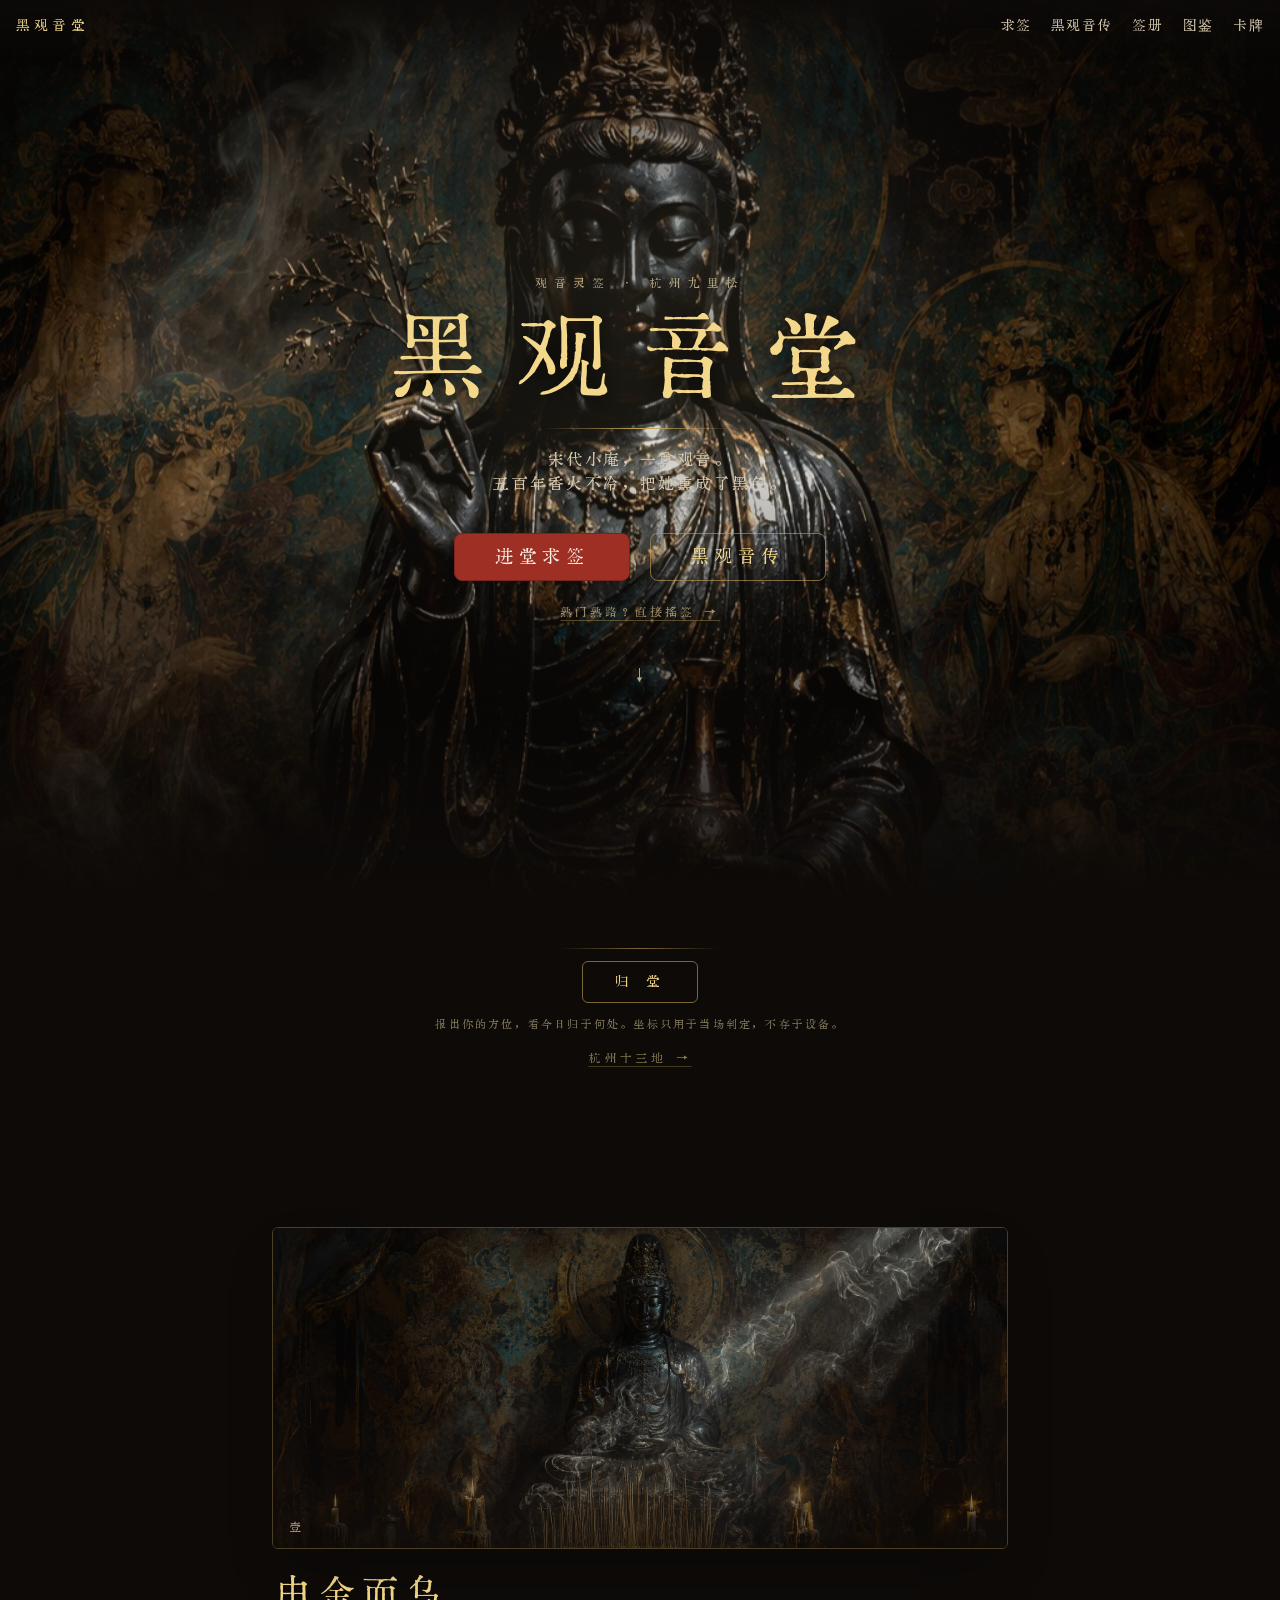
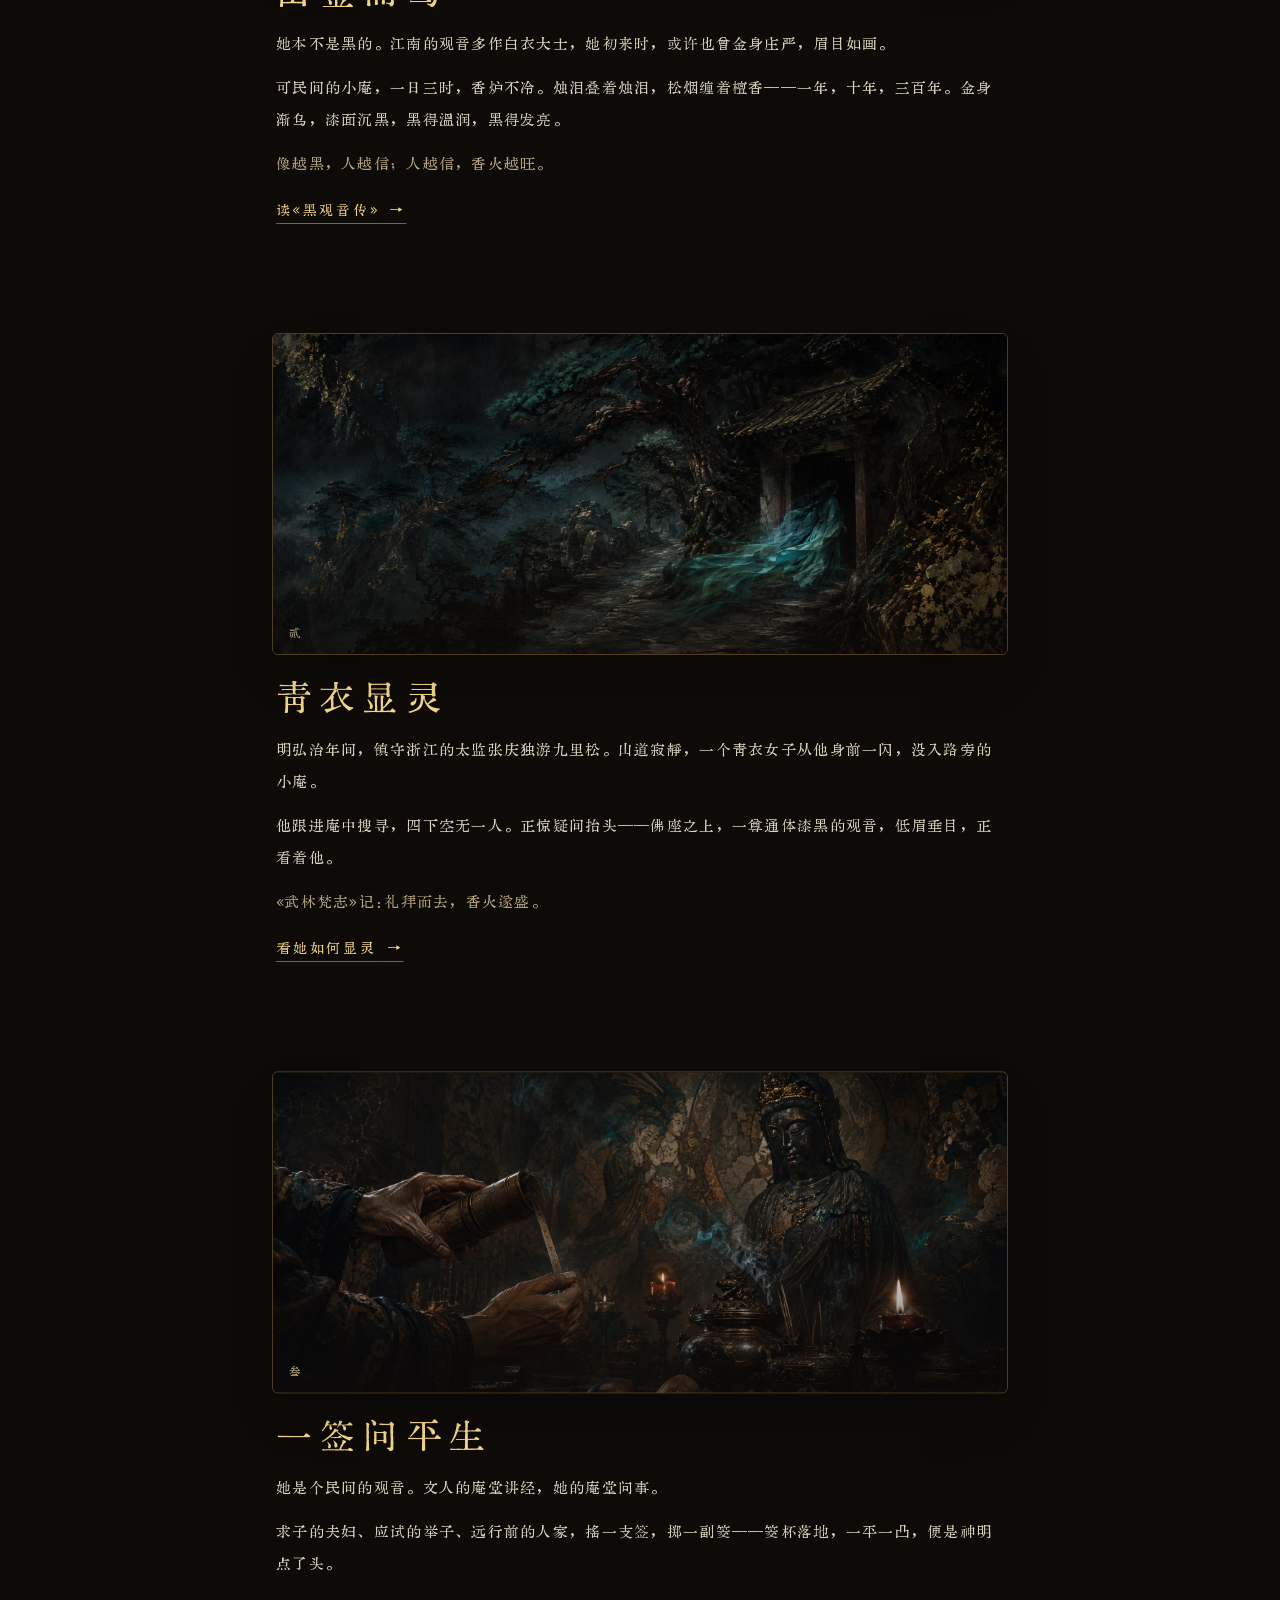
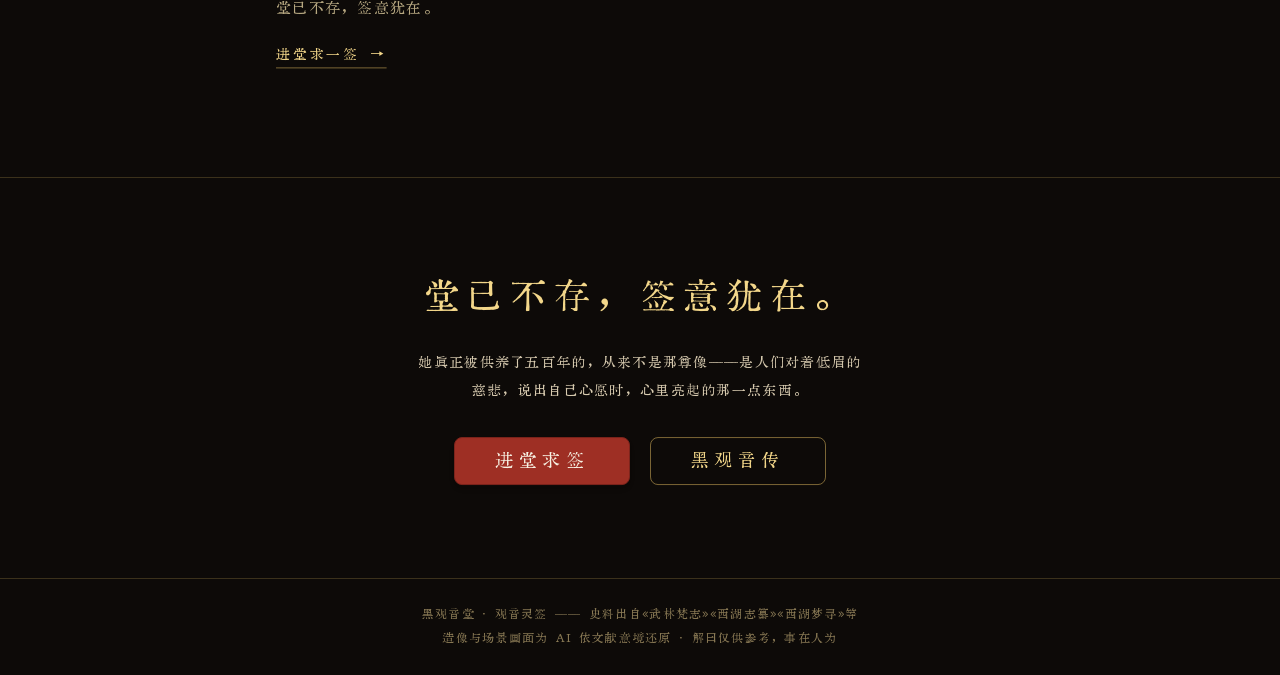
==== commit 51e2871e: "合并版+六项改造+预售 99 元上线：分幕音乐/归堂十三地/守堂一问/排版/签帖/弹窗/DeepSeek 八字解签" ====
--- a/index.html
+++ b/index.html
@@ -8,8 +8,8 @@
     <meta name="theme-color" content="#0d0a08" />
     <link rel="icon" type="image/jpeg" href="./story/icon-front-crop.jpg" />
     <title>黑观音堂 · 观音灵签</title>
-    <script type="module" crossorigin src="./assets/index-CHpycxR2.js"></script>
-    <link rel="stylesheet" crossorigin href="./assets/index-C1S7hM5Z.css">
+    <script type="module" crossorigin src="./assets/index-B2oYtXxl.js"></script>
+    <link rel="stylesheet" crossorigin href="./assets/index-bX6OjuRf.css">
   </head>
   <body>
     <div id="root"></div>
--- a/assets/index-bX6OjuRf.css
+++ b/assets/index-bX6OjuRf.css
@@ -0,0 +1 @@
+@font-face{font-family:KingHwa;font-style:normal;font-weight:400;font-display:swap;src:url(../fonts/KingHwa.woff2) format("woff2")}*,:before,:after{--tw-border-spacing-x: 0;--tw-border-spacing-y: 0;--tw-translate-x: 0;--tw-translate-y: 0;--tw-rotate: 0;--tw-skew-x: 0;--tw-skew-y: 0;--tw-scale-x: 1;--tw-scale-y: 1;--tw-pan-x: ;--tw-pan-y: ;--tw-pinch-zoom: ;--tw-scroll-snap-strictness: proximity;--tw-gradient-from-position: ;--tw-gradient-via-position: ;--tw-gradient-to-position: ;--tw-ordinal: ;--tw-slashed-zero: ;--tw-numeric-figure: ;--tw-numeric-spacing: ;--tw-numeric-fraction: ;--tw-ring-inset: ;--tw-ring-offset-width: 0px;--tw-ring-offset-color: #fff;--tw-ring-color: rgb(59 130 246 / .5);--tw-ring-offset-shadow: 0 0 #0000;--tw-ring-shadow: 0 0 #0000;--tw-shadow: 0 0 #0000;--tw-shadow-colored: 0 0 #0000;--tw-blur: ;--tw-brightness: ;--tw-contrast: ;--tw-grayscale: ;--tw-hue-rotate: ;--tw-invert: ;--tw-saturate: ;--tw-sepia: ;--tw-drop-shadow: ;--tw-backdrop-blur: ;--tw-backdrop-brightness: ;--tw-backdrop-contrast: ;--tw-backdrop-grayscale: ;--tw-backdrop-hue-rotate: ;--tw-backdrop-invert: ;--tw-backdrop-opacity: ;--tw-backdrop-saturate: ;--tw-backdrop-sepia: ;--tw-contain-size: ;--tw-contain-layout: ;--tw-contain-paint: ;--tw-contain-style: }::backdrop{--tw-border-spacing-x: 0;--tw-border-spacing-y: 0;--tw-translate-x: 0;--tw-translate-y: 0;--tw-rotate: 0;--tw-skew-x: 0;--tw-skew-y: 0;--tw-scale-x: 1;--tw-scale-y: 1;--tw-pan-x: ;--tw-pan-y: ;--tw-pinch-zoom: ;--tw-scroll-snap-strictness: proximity;--tw-gradient-from-position: ;--tw-gradient-via-position: ;--tw-gradient-to-position: ;--tw-ordinal: ;--tw-slashed-zero: ;--tw-numeric-figure: ;--tw-numeric-spacing: ;--tw-numeric-fraction: ;--tw-ring-inset: ;--tw-ring-offset-width: 0px;--tw-ring-offset-color: #fff;--tw-ring-color: rgb(59 130 246 / .5);--tw-ring-offset-shadow: 0 0 #0000;--tw-ring-shadow: 0 0 #0000;--tw-shadow: 0 0 #0000;--tw-shadow-colored: 0 0 #0000;--tw-blur: ;--tw-brightness: ;--tw-contrast: ;--tw-grayscale: ;--tw-hue-rotate: ;--tw-invert: ;--tw-saturate: ;--tw-sepia: ;--tw-drop-shadow: ;--tw-backdrop-blur: ;--tw-backdrop-brightness: ;--tw-backdrop-contrast: ;--tw-backdrop-grayscale: ;--tw-backdrop-hue-rotate: ;--tw-backdrop-invert: ;--tw-backdrop-opacity: ;--tw-backdrop-saturate: ;--tw-backdrop-sepia: ;--tw-contain-size: ;--tw-contain-layout: ;--tw-contain-paint: ;--tw-contain-style: }*,:before,:after{box-sizing:border-box;border-width:0;border-style:solid;border-color:#e5e7eb}:before,:after{--tw-content: ""}html,:host{line-height:1.5;-webkit-text-size-adjust:100%;-moz-tab-size:4;-o-tab-size:4;tab-size:4;font-family:ui-sans-serif,system-ui,sans-serif,"Apple Color Emoji","Segoe UI Emoji",Segoe UI Symbol,"Noto Color Emoji";font-feature-settings:normal;font-variation-settings:normal;-webkit-tap-highlight-color:transparent}body{margin:0;line-height:inherit}hr{height:0;color:inherit;border-top-width:1px}abbr:where([title]){-webkit-text-decoration:underline dotted;text-decoration:underline dotted}h1,h2,h3,h4,h5,h6{font-size:inherit;font-weight:inherit}a{color:inherit;text-decoration:inherit}b,strong{font-weight:bolder}code,kbd,samp,pre{font-family:ui-monospace,SFMono-Regular,Menlo,Monaco,Consolas,Liberation Mono,Courier New,monospace;font-feature-settings:normal;font-variation-settings:normal;font-size:1em}small{font-size:80%}sub,sup{font-size:75%;line-height:0;position:relative;vertical-align:baseline}sub{bottom:-.25em}sup{top:-.5em}table{text-indent:0;border-color:inherit;border-collapse:collapse}button,input,optgroup,select,textarea{font-family:inherit;font-feature-settings:inherit;font-variation-settings:inherit;font-size:100%;font-weight:inherit;line-height:inherit;letter-spacing:inherit;color:inherit;margin:0;padding:0}button,select{text-transform:none}button,input:where([type=button]),input:where([type=reset]),input:where([type=submit]){-webkit-appearance:button;background-color:transparent;background-image:none}:-moz-focusring{outline:auto}:-moz-ui-invalid{box-shadow:none}progress{vertical-align:baseline}::-webkit-inner-spin-button,::-webkit-outer-spin-button{height:auto}[type=search]{-webkit-appearance:textfield;outline-offset:-2px}::-webkit-search-decoration{-webkit-appearance:none}::-webkit-file-upload-button{-webkit-appearance:button;font:inherit}summary{display:list-item}blockquote,dl,dd,h1,h2,h3,h4,h5,h6,hr,figure,p,pre{margin:0}fieldset{margin:0;padding:0}legend{padding:0}ol,ul,menu{list-style:none;margin:0;padding:0}dialog{padding:0}textarea{resize:vertical}input::-moz-placeholder,textarea::-moz-placeholder{opacity:1;color:#9ca3af}input::placeholder,textarea::placeholder{opacity:1;color:#9ca3af}button,[role=button]{cursor:pointer}:disabled{cursor:default}img,svg,video,canvas,audio,iframe,embed,object{display:block;vertical-align:middle}img,video{max-width:100%;height:auto}[hidden]:where(:not([hidden=until-found])){display:none}:root{--background: 0 0% 100%;--foreground: 240 10% 3.9%;--card: 0 0% 100%;--card-foreground: 240 10% 3.9%;--popover: 0 0% 100%;--popover-foreground: 240 10% 3.9%;--primary: 240 5.9% 10%;--primary-foreground: 0 0% 98%;--secondary: 240 4.8% 95.9%;--secondary-foreground: 240 5.9% 10%;--muted: 240 4.8% 95.9%;--muted-foreground: 240 3.8% 46.1%;--accent: 240 4.8% 95.9%;--accent-foreground: 240 5.9% 10%;--destructive: 0 84.2% 60.2%;--destructive-foreground: 0 0% 98%;--border: 240 5.9% 90%;--input: 240 5.9% 90%;--ring: 240 5.9% 10%;--radius: .625rem;--sidebar-background: 0 0% 98%;--sidebar-foreground: 240 5.3% 26.1%;--sidebar-primary: 240 5.9% 10%;--sidebar-primary-foreground: 0 0% 98%;--sidebar-accent: 240 4.8% 95.9%;--sidebar-accent-foreground: 240 5.9% 10%;--sidebar-border: 220 13% 91%;--sidebar-ring: 217.2 91.2% 59.8%}.dark{--background: 240 10% 3.9%;--foreground: 0 0% 98%;--card: 240 10% 3.9%;--card-foreground: 0 0% 98%;--popover: 240 10% 3.9%;--popover-foreground: 0 0% 98%;--primary: 0 0% 98%;--primary-foreground: 240 5.9% 10%;--secondary: 240 3.7% 15.9%;--secondary-foreground: 0 0% 98%;--muted: 240 3.7% 15.9%;--muted-foreground: 240 5% 64.9%;--accent: 240 3.7% 15.9%;--accent-foreground: 0 0% 98%;--destructive: 0 62.8% 30.6%;--destructive-foreground: 0 0% 98%;--border: 240 3.7% 15.9%;--input: 240 3.7% 15.9%;--ring: 240 4.9% 83.9%;--sidebar-background: 240 5.9% 10%;--sidebar-foreground: 240 4.8% 95.9%;--sidebar-primary: 224.3 76.3% 48%;--sidebar-primary-foreground: 0 0% 100%;--sidebar-accent: 240 3.7% 15.9%;--sidebar-accent-foreground: 240 4.8% 95.9%;--sidebar-border: 240 3.7% 15.9%;--sidebar-ring: 217.2 91.2% 59.8%}*{border-color:hsl(var(--border))}body{background-color:hsl(var(--background));color:hsl(var(--foreground))}html{font-family:KingHwa,Songti SC,STSong,SimSun,serif}body{background-color:#f3ecdb;color:#2a2620;letter-spacing:var(--ls-body);background-image:radial-gradient(ellipse at 20% 10%,rgba(184,147,62,.06),transparent 55%),radial-gradient(ellipse at 85% 85%,rgba(158,47,36,.05),transparent 50%),repeating-linear-gradient(0deg,rgba(42,38,32,.012) 0 1px,transparent 1px 4px);min-height:100vh}.container{width:100%}@media(min-width:640px){.container{max-width:640px}}@media(min-width:768px){.container{max-width:768px}}@media(min-width:1024px){.container{max-width:1024px}}@media(min-width:1280px){.container{max-width:1280px}}@media(min-width:1536px){.container{max-width:1536px}}.sr-only{position:absolute;width:1px;height:1px;padding:0;margin:-1px;overflow:hidden;clip:rect(0,0,0,0);white-space:nowrap;border-width:0}.pointer-events-none{pointer-events:none}.visible{visibility:visible}.invisible{visibility:hidden}.fixed{position:fixed}.absolute{position:absolute}.relative{position:relative}.sticky{position:sticky}.-inset-1\.5{inset:-.375rem}.inset-0{inset:0}.inset-x-0{left:0;right:0}.inset-y-0{top:0;bottom:0}.inset-y-2{top:.5rem;bottom:.5rem}.-bottom-12{bottom:-3rem}.-left-12{left:-3rem}.-right-12{right:-3rem}.-top-12{top:-3rem}.-top-2{top:-.5rem}.bottom-0{bottom:0}.bottom-2{bottom:.5rem}.bottom-3{bottom:.75rem}.bottom-6{bottom:1.5rem}.bottom-8{bottom:2rem}.left-0{left:0}.left-1\/2{left:50%}.left-2{left:.5rem}.left-4{left:1rem}.left-\[50\%\]{left:50%}.right-0{right:0}.right-1{right:.25rem}.right-1\.5{right:.375rem}.right-2{right:.5rem}.right-3{right:.75rem}.right-4{right:1rem}.top-0{top:0}.top-1\.5{top:.375rem}.top-1\/2{top:50%}.top-3{top:.75rem}.top-3\.5{top:.875rem}.top-4{top:1rem}.top-6{top:1.5rem}.top-8{top:2rem}.top-\[1px\]{top:1px}.top-\[50\%\]{top:50%}.top-\[6\%\]{top:6%}.top-\[60\%\]{top:60%}.top-\[8\%\]{top:8%}.top-full{top:100%}.isolate{isolation:isolate}.z-0{z-index:0}.z-10{z-index:10}.z-20{z-index:20}.z-30{z-index:30}.z-40{z-index:40}.z-50{z-index:50}.z-\[1\]{z-index:1}.order-first{order:-9999}.order-last{order:9999}.col-start-2{grid-column-start:2}.row-span-2{grid-row:span 2 / span 2}.row-start-1{grid-row-start:1}.\!m-0{margin:0!important}.-mx-1{margin-left:-.25rem;margin-right:-.25rem}.-my-2{margin-top:-.5rem;margin-bottom:-.5rem}.mx-2{margin-left:.5rem;margin-right:.5rem}.mx-3\.5{margin-left:.875rem;margin-right:.875rem}.mx-\[-14px\]{margin-left:-14px;margin-right:-14px}.mx-auto{margin-left:auto;margin-right:auto}.my-0{margin-top:0;margin-bottom:0}.my-0\.5{margin-top:.125rem;margin-bottom:.125rem}.my-1{margin-top:.25rem;margin-bottom:.25rem}.my-3{margin-top:.75rem;margin-bottom:.75rem}.my-8{margin-top:2rem;margin-bottom:2rem}.-ml-4{margin-left:-1rem}.-ml-6{margin-left:-1.5rem}.-mt-4{margin-top:-1rem}.-mt-\[100vh\]{margin-top:-100vh}.mb-2{margin-bottom:.5rem}.mb-3{margin-bottom:.75rem}.ml-1{margin-left:.25rem}.ml-2{margin-left:.5rem}.ml-4{margin-left:1rem}.ml-auto{margin-left:auto}.mr-1\.5{margin-right:.375rem}.mr-2{margin-right:.5rem}.mr-4{margin-right:1rem}.mt-0\.5{margin-top:.125rem}.mt-1{margin-top:.25rem}.mt-1\.5{margin-top:.375rem}.mt-10{margin-top:2.5rem}.mt-12{margin-top:3rem}.mt-16{margin-top:4rem}.mt-2{margin-top:.5rem}.mt-20{margin-top:5rem}.mt-3{margin-top:.75rem}.mt-4{margin-top:1rem}.mt-5{margin-top:1.25rem}.mt-6{margin-top:1.5rem}.mt-7{margin-top:1.75rem}.mt-8{margin-top:2rem}.mt-auto{margin-top:auto}.line-clamp-1{overflow:hidden;display:-webkit-box;-webkit-box-orient:vertical;-webkit-line-clamp:1}.line-clamp-2{overflow:hidden;display:-webkit-box;-webkit-box-orient:vertical;-webkit-line-clamp:2}.block{display:block}.flex{display:flex}.inline-flex{display:inline-flex}.table{display:table}.table-caption{display:table-caption}.table-cell{display:table-cell}.table-row{display:table-row}.grid{display:grid}.hidden{display:none}.aspect-\[3\/4\]{aspect-ratio:3/4}.aspect-\[4\/5\]{aspect-ratio:4/5}.aspect-\[5\/7\]{aspect-ratio:5/7}.aspect-square{aspect-ratio:1 / 1}.aspect-video{aspect-ratio:16 / 9}.size-10{width:2.5rem;height:2.5rem}.size-2{width:.5rem;height:.5rem}.size-2\.5{width:.625rem;height:.625rem}.size-3{width:.75rem;height:.75rem}.size-3\.5{width:.875rem;height:.875rem}.size-4{width:1rem;height:1rem}.size-6{width:1.5rem;height:1.5rem}.size-7{width:1.75rem;height:1.75rem}.size-8{width:2rem;height:2rem}.size-9{width:2.25rem;height:2.25rem}.size-auto{width:auto;height:auto}.size-full{width:100%;height:100%}.h-1\.5{height:.375rem}.h-10{height:2.5rem}.h-11{height:2.75rem}.h-12{height:3rem}.h-16{height:4rem}.h-2{height:.5rem}.h-2\.5{height:.625rem}.h-20{height:5rem}.h-28{height:7rem}.h-3{height:.75rem}.h-4{height:1rem}.h-40{height:10rem}.h-5{height:1.25rem}.h-56{height:14rem}.h-6{height:1.5rem}.h-64{height:16rem}.h-7{height:1.75rem}.h-72{height:18rem}.h-8{height:2rem}.h-9{height:2.25rem}.h-\[1\.15rem\]{height:1.15rem}.h-\[170vh\]{height:170vh}.h-\[20vh\]{height:20vh}.h-\[calc\(100\%-1px\)\]{height:calc(100% - 1px)}.h-\[var\(--radix-navigation-menu-viewport-height\)\]{height:var(--radix-navigation-menu-viewport-height)}.h-\[var\(--radix-select-trigger-height\)\]{height:var(--radix-select-trigger-height)}.h-auto{height:auto}.h-full{height:100%}.h-px{height:1px}.h-screen{height:100vh}.h-svh{height:100svh}.max-h-\[300px\]{max-height:300px}.max-h-\[52vh\]{max-height:52vh}.max-h-full{max-height:100%}.min-h-0{min-height:0px}.min-h-16{min-height:4rem}.min-h-24{min-height:6rem}.min-h-4{min-height:1rem}.min-h-40{min-height:10rem}.min-h-screen{min-height:100vh}.min-h-svh{min-height:100svh}.w-0{width:0px}.w-1{width:.25rem}.w-11{width:2.75rem}.w-12{width:3rem}.w-16{width:4rem}.w-2{width:.5rem}.w-2\.5{width:.625rem}.w-24{width:6rem}.w-28{width:7rem}.w-3{width:.75rem}.w-3\/4{width:75%}.w-32{width:8rem}.w-36{width:9rem}.w-4{width:1rem}.w-40{width:10rem}.w-44{width:11rem}.w-48{width:12rem}.w-5{width:1.25rem}.w-56{width:14rem}.w-6{width:1.5rem}.w-64{width:16rem}.w-7{width:1.75rem}.w-72{width:18rem}.w-8{width:2rem}.w-9{width:2.25rem}.w-\[100px\]{width:100px}.w-\[8\.6rem\]{width:8.6rem}.w-auto{width:auto}.w-fit{width:-moz-fit-content;width:fit-content}.w-full{width:100%}.w-max{width:-moz-max-content;width:max-content}.w-px{width:1px}.min-w-0{min-width:0px}.min-w-10{min-width:2.5rem}.min-w-5{min-width:1.25rem}.min-w-8{min-width:2rem}.min-w-9{min-width:2.25rem}.min-w-\[12rem\]{min-width:12rem}.min-w-\[8rem\]{min-width:8rem}.min-w-\[var\(--radix-select-trigger-width\)\]{min-width:var(--radix-select-trigger-width)}.max-w-3xl{max-width:48rem}.max-w-5xl{max-width:64rem}.max-w-\[calc\(100\%-2rem\)\]{max-width:calc(100% - 2rem)}.max-w-max{max-width:-moz-max-content;max-width:max-content}.max-w-md{max-width:28rem}.max-w-sm{max-width:24rem}.max-w-xl{max-width:36rem}.flex-1{flex:1 1 0%}.shrink-0{flex-shrink:0}.grow{flex-grow:1}.grow-0{flex-grow:0}.basis-full{flex-basis:100%}.caption-bottom{caption-side:bottom}.border-collapse{border-collapse:collapse}.-translate-x-1\/2{--tw-translate-x: -50%;transform:translate(var(--tw-translate-x),var(--tw-translate-y)) rotate(var(--tw-rotate)) skew(var(--tw-skew-x)) skewY(var(--tw-skew-y)) scaleX(var(--tw-scale-x)) scaleY(var(--tw-scale-y))}.-translate-x-px{--tw-translate-x: -1px;transform:translate(var(--tw-translate-x),var(--tw-translate-y)) rotate(var(--tw-rotate)) skew(var(--tw-skew-x)) skewY(var(--tw-skew-y)) scaleX(var(--tw-scale-x)) scaleY(var(--tw-scale-y))}.-translate-y-1\/2{--tw-translate-y: -50%;transform:translate(var(--tw-translate-x),var(--tw-translate-y)) rotate(var(--tw-rotate)) skew(var(--tw-skew-x)) skewY(var(--tw-skew-y)) scaleX(var(--tw-scale-x)) scaleY(var(--tw-scale-y))}.translate-x-\[-50\%\]{--tw-translate-x: -50%;transform:translate(var(--tw-translate-x),var(--tw-translate-y)) rotate(var(--tw-rotate)) skew(var(--tw-skew-x)) skewY(var(--tw-skew-y)) scaleX(var(--tw-scale-x)) scaleY(var(--tw-scale-y))}.translate-x-px{--tw-translate-x: 1px;transform:translate(var(--tw-translate-x),var(--tw-translate-y)) rotate(var(--tw-rotate)) skew(var(--tw-skew-x)) skewY(var(--tw-skew-y)) scaleX(var(--tw-scale-x)) scaleY(var(--tw-scale-y))}.translate-y-0\.5{--tw-translate-y: .125rem;transform:translate(var(--tw-translate-x),var(--tw-translate-y)) rotate(var(--tw-rotate)) skew(var(--tw-skew-x)) skewY(var(--tw-skew-y)) scaleX(var(--tw-scale-x)) scaleY(var(--tw-scale-y))}.translate-y-\[-50\%\]{--tw-translate-y: -50%;transform:translate(var(--tw-translate-x),var(--tw-translate-y)) rotate(var(--tw-rotate)) skew(var(--tw-skew-x)) skewY(var(--tw-skew-y)) scaleX(var(--tw-scale-x)) scaleY(var(--tw-scale-y))}.translate-y-\[calc\(-50\%_-_2px\)\]{--tw-translate-y: calc(-50% - 2px) ;transform:translate(var(--tw-translate-x),var(--tw-translate-y)) rotate(var(--tw-rotate)) skew(var(--tw-skew-x)) skewY(var(--tw-skew-y)) scaleX(var(--tw-scale-x)) scaleY(var(--tw-scale-y))}.-rotate-6{--tw-rotate: -6deg;transform:translate(var(--tw-translate-x),var(--tw-translate-y)) rotate(var(--tw-rotate)) skew(var(--tw-skew-x)) skewY(var(--tw-skew-y)) scaleX(var(--tw-scale-x)) scaleY(var(--tw-scale-y))}.rotate-45{--tw-rotate: 45deg;transform:translate(var(--tw-translate-x),var(--tw-translate-y)) rotate(var(--tw-rotate)) skew(var(--tw-skew-x)) skewY(var(--tw-skew-y)) scaleX(var(--tw-scale-x)) scaleY(var(--tw-scale-y))}.rotate-6{--tw-rotate: 6deg;transform:translate(var(--tw-translate-x),var(--tw-translate-y)) rotate(var(--tw-rotate)) skew(var(--tw-skew-x)) skewY(var(--tw-skew-y)) scaleX(var(--tw-scale-x)) scaleY(var(--tw-scale-y))}.rotate-90{--tw-rotate: 90deg;transform:translate(var(--tw-translate-x),var(--tw-translate-y)) rotate(var(--tw-rotate)) skew(var(--tw-skew-x)) skewY(var(--tw-skew-y)) scaleX(var(--tw-scale-x)) scaleY(var(--tw-scale-y))}.transform{transform:translate(var(--tw-translate-x),var(--tw-translate-y)) rotate(var(--tw-rotate)) skew(var(--tw-skew-x)) skewY(var(--tw-skew-y)) scaleX(var(--tw-scale-x)) scaleY(var(--tw-scale-y))}@keyframes bounce{0%,to{transform:translateY(-25%);animation-timing-function:cubic-bezier(.8,0,1,1)}50%{transform:none;animation-timing-function:cubic-bezier(0,0,.2,1)}}.animate-bounce{animation:bounce 1s infinite}@keyframes caret-blink{0%,70%,to{opacity:1}20%,50%{opacity:0}}.animate-caret-blink{animation:caret-blink 1.25s ease-out infinite}@keyframes pulse{50%{opacity:.5}}.animate-pulse{animation:pulse 2s cubic-bezier(.4,0,.6,1) infinite}@keyframes spin{to{transform:rotate(360deg)}}.animate-spin{animation:spin 1s linear infinite}.cursor-default{cursor:default}.cursor-grab{cursor:grab}.cursor-not-allowed{cursor:not-allowed}.cursor-pointer{cursor:pointer}.cursor-text{cursor:text}.touch-none{touch-action:none}.select-none{-webkit-user-select:none;-moz-user-select:none;user-select:none}.resize-none{resize:none}.resize{resize:both}.scroll-my-1{scroll-margin-top:.25rem;scroll-margin-bottom:.25rem}.scroll-py-1{scroll-padding-top:.25rem;scroll-padding-bottom:.25rem}.list-disc{list-style-type:disc}.list-none{list-style-type:none}.auto-rows-min{grid-auto-rows:min-content}.grid-cols-1{grid-template-columns:repeat(1,minmax(0,1fr))}.grid-cols-2{grid-template-columns:repeat(2,minmax(0,1fr))}.grid-cols-3{grid-template-columns:repeat(3,minmax(0,1fr))}.grid-cols-\[0_1fr\]{grid-template-columns:0 1fr}.grid-rows-\[auto_auto\]{grid-template-rows:auto auto}.flex-row{flex-direction:row}.flex-col{flex-direction:column}.flex-col-reverse{flex-direction:column-reverse}.flex-wrap{flex-wrap:wrap}.place-content-center{place-content:center}.items-start{align-items:flex-start}.items-end{align-items:flex-end}.items-center{align-items:center}.items-baseline{align-items:baseline}.items-stretch{align-items:stretch}.justify-start{justify-content:flex-start}.justify-end{justify-content:flex-end}.justify-center{justify-content:center}.justify-between{justify-content:space-between}.justify-items-start{justify-items:start}.gap-0\.5{gap:.125rem}.gap-1{gap:.25rem}.gap-1\.5{gap:.375rem}.gap-10{gap:2.5rem}.gap-2{gap:.5rem}.gap-2\.5{gap:.625rem}.gap-20{gap:5rem}.gap-3{gap:.75rem}.gap-4{gap:1rem}.gap-5{gap:1.25rem}.gap-6{gap:1.5rem}.gap-7{gap:1.75rem}.gap-8{gap:2rem}.gap-\[--spacing\(var\(--gap\)\)\]{gap:var(--spacing(var(--gap)))}.gap-x-6{-moz-column-gap:1.5rem;column-gap:1.5rem}.gap-y-0\.5{row-gap:.125rem}.gap-y-1\.5{row-gap:.375rem}.gap-y-2{row-gap:.5rem}.space-y-1>:not([hidden])~:not([hidden]){--tw-space-y-reverse: 0;margin-top:calc(.25rem * calc(1 - var(--tw-space-y-reverse)));margin-bottom:calc(.25rem * var(--tw-space-y-reverse))}.space-y-1\.5>:not([hidden])~:not([hidden]){--tw-space-y-reverse: 0;margin-top:calc(.375rem * calc(1 - var(--tw-space-y-reverse)));margin-bottom:calc(.375rem * var(--tw-space-y-reverse))}.space-y-3>:not([hidden])~:not([hidden]){--tw-space-y-reverse: 0;margin-top:calc(.75rem * calc(1 - var(--tw-space-y-reverse)));margin-bottom:calc(.75rem * var(--tw-space-y-reverse))}.self-start{align-self:flex-start}.self-stretch{align-self:stretch}.justify-self-end{justify-self:end}.overflow-auto{overflow:auto}.overflow-hidden{overflow:hidden}.overflow-visible{overflow:visible}.overflow-x-auto{overflow-x:auto}.overflow-y-auto{overflow-y:auto}.overflow-x-hidden{overflow-x:hidden}.truncate{overflow:hidden;text-overflow:ellipsis;white-space:nowrap}.whitespace-nowrap{white-space:nowrap}.whitespace-pre-wrap{white-space:pre-wrap}.text-balance{text-wrap:balance}.break-words{overflow-wrap:break-word}.rounded{border-radius:.25rem}.rounded-\[2px\]{border-radius:2px}.rounded-\[4px\]{border-radius:4px}.rounded-\[50\%\]{border-radius:50%}.rounded-\[calc\(var\(--radius\)-5px\)\]{border-radius:calc(var(--radius) - 5px)}.rounded-\[inherit\]{border-radius:inherit}.rounded-full{border-radius:9999px}.rounded-lg{border-radius:var(--radius)}.rounded-md{border-radius:calc(var(--radius) - 2px)}.rounded-none{border-radius:0}.rounded-sm{border-radius:calc(var(--radius) - 4px)}.rounded-xl{border-radius:calc(var(--radius) + 4px)}.rounded-xs{border-radius:calc(var(--radius) - 6px)}.rounded-b-\[2\.2rem\]{border-bottom-right-radius:2.2rem;border-bottom-left-radius:2.2rem}.rounded-l-md{border-top-left-radius:calc(var(--radius) - 2px);border-bottom-left-radius:calc(var(--radius) - 2px)}.rounded-r-md{border-top-right-radius:calc(var(--radius) - 2px);border-bottom-right-radius:calc(var(--radius) - 2px)}.rounded-t-lg{border-top-left-radius:var(--radius);border-top-right-radius:var(--radius)}.rounded-t-sm{border-top-left-radius:calc(var(--radius) - 4px);border-top-right-radius:calc(var(--radius) - 4px)}.rounded-tl-sm{border-top-left-radius:calc(var(--radius) - 4px)}.border{border-width:1px}.border-0{border-width:0px}.border-2{border-width:2px}.border-\[1\.5px\]{border-width:1.5px}.border-y{border-top-width:1px;border-bottom-width:1px}.border-b{border-bottom-width:1px}.border-l{border-left-width:1px}.border-r{border-right-width:1px}.border-t{border-top-width:1px}.border-dashed{border-style:dashed}.border-\[\#37322b\]{--tw-border-opacity: 1;border-color:rgb(55 50 43 / var(--tw-border-opacity, 1))}.border-\[\#6b5320\]{--tw-border-opacity: 1;border-color:rgb(107 83 32 / var(--tw-border-opacity, 1))}.border-\[\#7c241c\]{--tw-border-opacity: 1;border-color:rgb(124 36 28 / var(--tw-border-opacity, 1))}.border-\[\#8a6a2f\]{--tw-border-opacity: 1;border-color:rgb(138 106 47 / var(--tw-border-opacity, 1))}.border-\[\#8a6a2f\]\/80{border-color:#8a6a2fcc}.border-\[\#8a7a55\]\/70{border-color:#8a7a55b3}.border-\[\#c3a254\]{--tw-border-opacity: 1;border-color:rgb(195 162 84 / var(--tw-border-opacity, 1))}.border-\[\#c3a254\]\/10{border-color:#c3a2541a}.border-\[\#c3a254\]\/15{border-color:#c3a25426}.border-\[\#c3a254\]\/20{border-color:#c3a25433}.border-\[\#c3a254\]\/25{border-color:#c3a25440}.border-\[\#c3a254\]\/30{border-color:#c3a2544d}.border-\[\#c3a254\]\/35{border-color:#c3a25459}.border-\[\#c3a254\]\/40{border-color:#c3a25466}.border-\[\#c3a254\]\/45{border-color:#c3a25473}.border-\[\#c3a254\]\/50{border-color:#c3a25480}.border-\[\#c3a254\]\/60{border-color:#c3a25499}.border-\[\#c3a254\]\/70{border-color:#c3a254b3}.border-\[\#f3d78a\]\/60{border-color:#f3d78a99}.border-border{border-color:hsl(var(--border))}.border-border\/50{border-color:hsl(var(--border) / .5)}.border-input{border-color:hsl(var(--input))}.border-primary{border-color:hsl(var(--primary))}.border-sidebar-border{border-color:hsl(var(--sidebar-border))}.border-transparent{border-color:transparent}.border-l-transparent{border-left-color:transparent}.border-t-transparent{border-top-color:transparent}.bg-\[\#0a0806\]{--tw-bg-opacity: 1;background-color:rgb(10 8 6 / var(--tw-bg-opacity, 1))}.bg-\[\#0c0907\]{--tw-bg-opacity: 1;background-color:rgb(12 9 7 / var(--tw-bg-opacity, 1))}.bg-\[\#0c0907\]\/85{background-color:#0c0907d9}.bg-\[\#0d0a08\]{--tw-bg-opacity: 1;background-color:rgb(13 10 8 / var(--tw-bg-opacity, 1))}.bg-\[\#0d0a08\]\/15{background-color:#0d0a0826}.bg-\[\#0d0a08\]\/25{background-color:#0d0a0840}.bg-\[\#0d0a08\]\/40{background-color:#0d0a0866}.bg-\[\#0d0a08\]\/50{background-color:#0d0a0880}.bg-\[\#0d0a08\]\/60{background-color:#0d0a0899}.bg-\[\#0d0a08\]\/70{background-color:#0d0a08b3}.bg-\[\#14100c\]{--tw-bg-opacity: 1;background-color:rgb(20 16 12 / var(--tw-bg-opacity, 1))}.bg-\[\#170806\]{--tw-bg-opacity: 1;background-color:rgb(23 8 6 / var(--tw-bg-opacity, 1))}.bg-\[\#171008\]{--tw-bg-opacity: 1;background-color:rgb(23 16 8 / var(--tw-bg-opacity, 1))}.bg-\[\#171008\]\/95{background-color:#171008f2}.bg-\[\#171310\]{--tw-bg-opacity: 1;background-color:rgb(23 19 16 / var(--tw-bg-opacity, 1))}.bg-\[\#171310\]\/70{background-color:#171310b3}.bg-\[\#4a443c\]{--tw-bg-opacity: 1;background-color:rgb(74 68 60 / var(--tw-bg-opacity, 1))}.bg-\[\#9e2f24\]{--tw-bg-opacity: 1;background-color:rgb(158 47 36 / var(--tw-bg-opacity, 1))}.bg-\[\#c3a254\]\/15{background-color:#c3a25426}.bg-\[\#c3a254\]\/20{background-color:#c3a25433}.bg-\[\#f7f2e4\]{--tw-bg-opacity: 1;background-color:rgb(247 242 228 / var(--tw-bg-opacity, 1))}.bg-\[\#f7f2e4\]\/90{background-color:#f7f2e4e6}.bg-accent{background-color:hsl(var(--accent))}.bg-background{background-color:hsl(var(--background))}.bg-black{--tw-bg-opacity: 1;background-color:rgb(0 0 0 / var(--tw-bg-opacity, 1))}.bg-black\/50{background-color:#00000080}.bg-black\/70{background-color:#000000b3}.bg-border{background-color:hsl(var(--border))}.bg-card{background-color:hsl(var(--card))}.bg-destructive{--tw-bg-opacity: 1;background-color:hsl(var(--destructive) / var(--tw-bg-opacity, 1))}.bg-foreground{background-color:hsl(var(--foreground))}.bg-input{background-color:hsl(var(--input))}.bg-muted{background-color:hsl(var(--muted))}.bg-muted\/50{background-color:hsl(var(--muted) / .5)}.bg-popover{background-color:hsl(var(--popover))}.bg-primary{background-color:hsl(var(--primary))}.bg-primary\/20{background-color:hsl(var(--primary) / .2)}.bg-secondary{background-color:hsl(var(--secondary))}.bg-sidebar{background-color:hsl(var(--sidebar-background))}.bg-sidebar-border{background-color:hsl(var(--sidebar-border))}.bg-transparent{background-color:transparent}.bg-white{--tw-bg-opacity: 1;background-color:rgb(255 255 255 / var(--tw-bg-opacity, 1))}.bg-gradient-to-b{background-image:linear-gradient(to bottom,var(--tw-gradient-stops))}.bg-gradient-to-br{background-image:linear-gradient(to bottom right,var(--tw-gradient-stops))}.bg-gradient-to-l{background-image:linear-gradient(to left,var(--tw-gradient-stops))}.bg-gradient-to-r{background-image:linear-gradient(to right,var(--tw-gradient-stops))}.bg-gradient-to-t{background-image:linear-gradient(to top,var(--tw-gradient-stops))}.from-\[\#0c0907\]\/70{--tw-gradient-from: rgb(12 9 7 / .7) var(--tw-gradient-from-position);--tw-gradient-to: rgb(12 9 7 / 0) var(--tw-gradient-to-position);--tw-gradient-stops: var(--tw-gradient-from), var(--tw-gradient-to)}.from-\[\#0d0a08\]\/45{--tw-gradient-from: rgb(13 10 8 / .45) var(--tw-gradient-from-position);--tw-gradient-to: rgb(13 10 8 / 0) var(--tw-gradient-to-position);--tw-gradient-stops: var(--tw-gradient-from), var(--tw-gradient-to)}.from-\[\#0d0a08\]\/55{--tw-gradient-from: rgb(13 10 8 / .55) var(--tw-gradient-from-position);--tw-gradient-to: rgb(13 10 8 / 0) var(--tw-gradient-to-position);--tw-gradient-stops: var(--tw-gradient-from), var(--tw-gradient-to)}.from-\[\#0d0a08\]\/60{--tw-gradient-from: rgb(13 10 8 / .6) var(--tw-gradient-from-position);--tw-gradient-to: rgb(13 10 8 / 0) var(--tw-gradient-to-position);--tw-gradient-stops: var(--tw-gradient-from), var(--tw-gradient-to)}.from-\[\#0d0a08\]\/70{--tw-gradient-from: rgb(13 10 8 / .7) var(--tw-gradient-from-position);--tw-gradient-to: rgb(13 10 8 / 0) var(--tw-gradient-to-position);--tw-gradient-stops: var(--tw-gradient-from), var(--tw-gradient-to)}.from-\[\#0d0a08\]\/85{--tw-gradient-from: rgb(13 10 8 / .85) var(--tw-gradient-from-position);--tw-gradient-to: rgb(13 10 8 / 0) var(--tw-gradient-to-position);--tw-gradient-stops: var(--tw-gradient-from), var(--tw-gradient-to)}.from-\[\#171310\]{--tw-gradient-from: #171310 var(--tw-gradient-from-position);--tw-gradient-to: rgb(23 19 16 / 0) var(--tw-gradient-to-position);--tw-gradient-stops: var(--tw-gradient-from), var(--tw-gradient-to)}.from-\[\#6b241a\]{--tw-gradient-from: #6b241a var(--tw-gradient-from-position);--tw-gradient-to: rgb(107 36 26 / 0) var(--tw-gradient-to-position);--tw-gradient-stops: var(--tw-gradient-from), var(--tw-gradient-to)}.from-\[\#6b4a2a\]{--tw-gradient-from: #6b4a2a var(--tw-gradient-from-position);--tw-gradient-to: rgb(107 74 42 / 0) var(--tw-gradient-to-position);--tw-gradient-stops: var(--tw-gradient-from), var(--tw-gradient-to)}.from-\[\#a8822f\]{--tw-gradient-from: #a8822f var(--tw-gradient-from-position);--tw-gradient-to: rgb(168 130 47 / 0) var(--tw-gradient-to-position);--tw-gradient-stops: var(--tw-gradient-from), var(--tw-gradient-to)}.from-\[\#c3a254\]\/15{--tw-gradient-from: rgb(195 162 84 / .15) var(--tw-gradient-from-position);--tw-gradient-to: rgb(195 162 84 / 0) var(--tw-gradient-to-position);--tw-gradient-stops: var(--tw-gradient-from), var(--tw-gradient-to)}.from-\[\#c3a254\]\/60{--tw-gradient-from: rgb(195 162 84 / .6) var(--tw-gradient-from-position);--tw-gradient-to: rgb(195 162 84 / 0) var(--tw-gradient-to-position);--tw-gradient-stops: var(--tw-gradient-from), var(--tw-gradient-to)}.from-\[\#e2d2a4\]{--tw-gradient-from: #e2d2a4 var(--tw-gradient-from-position);--tw-gradient-to: rgb(226 210 164 / 0) var(--tw-gradient-to-position);--tw-gradient-stops: var(--tw-gradient-from), var(--tw-gradient-to)}.from-\[\#e6c96e\]{--tw-gradient-from: #e6c96e var(--tw-gradient-from-position);--tw-gradient-to: rgb(230 201 110 / 0) var(--tw-gradient-to-position);--tw-gradient-stops: var(--tw-gradient-from), var(--tw-gradient-to)}.from-\[\#e8c96e\]{--tw-gradient-from: #e8c96e var(--tw-gradient-from-position);--tw-gradient-to: rgb(232 201 110 / 0) var(--tw-gradient-to-position);--tw-gradient-stops: var(--tw-gradient-from), var(--tw-gradient-to)}.from-\[\#e8d9ae\]{--tw-gradient-from: #e8d9ae var(--tw-gradient-from-position);--tw-gradient-to: rgb(232 217 174 / 0) var(--tw-gradient-to-position);--tw-gradient-stops: var(--tw-gradient-from), var(--tw-gradient-to)}.from-\[\#f3d78a\]\/25{--tw-gradient-from: rgb(243 215 138 / .25) var(--tw-gradient-from-position);--tw-gradient-to: rgb(243 215 138 / 0) var(--tw-gradient-to-position);--tw-gradient-stops: var(--tw-gradient-from), var(--tw-gradient-to)}.from-black\/35{--tw-gradient-from: rgb(0 0 0 / .35) var(--tw-gradient-from-position);--tw-gradient-to: rgb(0 0 0 / 0) var(--tw-gradient-to-position);--tw-gradient-stops: var(--tw-gradient-from), var(--tw-gradient-to)}.from-black\/75{--tw-gradient-from: rgb(0 0 0 / .75) var(--tw-gradient-from-position);--tw-gradient-to: rgb(0 0 0 / 0) var(--tw-gradient-to-position);--tw-gradient-stops: var(--tw-gradient-from), var(--tw-gradient-to)}.from-black\/90{--tw-gradient-from: rgb(0 0 0 / .9) var(--tw-gradient-from-position);--tw-gradient-to: rgb(0 0 0 / 0) var(--tw-gradient-to-position);--tw-gradient-stops: var(--tw-gradient-from), var(--tw-gradient-to)}.from-transparent{--tw-gradient-from: transparent var(--tw-gradient-from-position);--tw-gradient-to: rgb(0 0 0 / 0) var(--tw-gradient-to-position);--tw-gradient-stops: var(--tw-gradient-from), var(--tw-gradient-to)}.via-\[\#0d0a08\]\/15{--tw-gradient-to: rgb(13 10 8 / 0) var(--tw-gradient-to-position);--tw-gradient-stops: var(--tw-gradient-from), rgb(13 10 8 / .15) var(--tw-gradient-via-position), var(--tw-gradient-to)}.via-\[\#481710\]{--tw-gradient-to: rgb(72 23 16 / 0) var(--tw-gradient-to-position);--tw-gradient-stops: var(--tw-gradient-from), #481710 var(--tw-gradient-via-position), var(--tw-gradient-to)}.via-\[\#4a2f1a\]{--tw-gradient-to: rgb(74 47 26 / 0) var(--tw-gradient-to-position);--tw-gradient-stops: var(--tw-gradient-from), #4a2f1a var(--tw-gradient-via-position), var(--tw-gradient-to)}.via-\[\#c3a254\]{--tw-gradient-to: rgb(195 162 84 / 0) var(--tw-gradient-to-position);--tw-gradient-stops: var(--tw-gradient-from), #c3a254 var(--tw-gradient-via-position), var(--tw-gradient-to)}.via-\[\#c3a254\]\/5{--tw-gradient-to: rgb(195 162 84 / 0) var(--tw-gradient-to-position);--tw-gradient-stops: var(--tw-gradient-from), rgb(195 162 84 / .05) var(--tw-gradient-via-position), var(--tw-gradient-to)}.via-\[\#c3a254\]\/50{--tw-gradient-to: rgb(195 162 84 / 0) var(--tw-gradient-to-position);--tw-gradient-stops: var(--tw-gradient-from), rgb(195 162 84 / .5) var(--tw-gradient-via-position), var(--tw-gradient-to)}.via-\[\#c3a254\]\/60{--tw-gradient-to: rgb(195 162 84 / 0) var(--tw-gradient-to-position);--tw-gradient-stops: var(--tw-gradient-from), rgb(195 162 84 / .6) var(--tw-gradient-via-position), var(--tw-gradient-to)}.via-\[\#c9a44c\]{--tw-gradient-to: rgb(201 164 76 / 0) var(--tw-gradient-to-position);--tw-gradient-stops: var(--tw-gradient-from), #c9a44c var(--tw-gradient-via-position), var(--tw-gradient-to)}.via-\[\#e6c96e\]{--tw-gradient-to: rgb(230 201 110 / 0) var(--tw-gradient-to-position);--tw-gradient-stops: var(--tw-gradient-from), #e6c96e var(--tw-gradient-via-position), var(--tw-gradient-to)}.via-black\/35{--tw-gradient-to: rgb(0 0 0 / 0) var(--tw-gradient-to-position);--tw-gradient-stops: var(--tw-gradient-from), rgb(0 0 0 / .35) var(--tw-gradient-via-position), var(--tw-gradient-to)}.via-black\/55{--tw-gradient-to: rgb(0 0 0 / 0) var(--tw-gradient-to-position);--tw-gradient-stops: var(--tw-gradient-from), rgb(0 0 0 / .55) var(--tw-gradient-via-position), var(--tw-gradient-to)}.via-transparent{--tw-gradient-to: rgb(0 0 0 / 0) var(--tw-gradient-to-position);--tw-gradient-stops: var(--tw-gradient-from), transparent var(--tw-gradient-via-position), var(--tw-gradient-to)}.to-\[\#0d0a08\]{--tw-gradient-to: #0d0a08 var(--tw-gradient-to-position)}.to-\[\#0d0a08\]\/65{--tw-gradient-to: rgb(13 10 8 / .65) var(--tw-gradient-to-position)}.to-\[\#0d0a08\]\/75{--tw-gradient-to: rgb(13 10 8 / .75) var(--tw-gradient-to-position)}.to-\[\#0d0a08\]\/80{--tw-gradient-to: rgb(13 10 8 / .8) var(--tw-gradient-to-position)}.to-\[\#2a0c07\]{--tw-gradient-to: #2a0c07 var(--tw-gradient-to-position)}.to-\[\#38220f\]{--tw-gradient-to: #38220f var(--tw-gradient-to-position)}.to-\[\#8a6a24\]{--tw-gradient-to: #8a6a24 var(--tw-gradient-to-position)}.to-\[\#a8822f\]{--tw-gradient-to: #a8822f var(--tw-gradient-to-position)}.to-\[\#c9b279\]{--tw-gradient-to: #c9b279 var(--tw-gradient-to-position)}.to-\[\#d9c48c\]{--tw-gradient-to: #d9c48c var(--tw-gradient-to-position)}.to-\[\#f3d78a\]{--tw-gradient-to: #f3d78a var(--tw-gradient-to-position)}.to-black\/55{--tw-gradient-to: rgb(0 0 0 / .55) var(--tw-gradient-to-position)}.to-transparent{--tw-gradient-to: transparent var(--tw-gradient-to-position)}.fill-current{fill:currentColor}.fill-foreground{fill:hsl(var(--foreground))}.fill-primary{fill:hsl(var(--primary))}.object-cover{-o-object-fit:cover;object-fit:cover}.object-\[50\%_28\%\]{-o-object-position:50% 28%;object-position:50% 28%}.p-0{padding:0}.p-1{padding:.25rem}.p-2{padding:.5rem}.p-3{padding:.75rem}.p-4{padding:1rem}.p-5{padding:1.25rem}.p-6{padding:1.5rem}.p-\[3px\]{padding:3px}.p-px{padding:1px}.px-1{padding-left:.25rem;padding-right:.25rem}.px-1\.5{padding-left:.375rem;padding-right:.375rem}.px-10{padding-left:2.5rem;padding-right:2.5rem}.px-2{padding-left:.5rem;padding-right:.5rem}.px-2\.5{padding-left:.625rem;padding-right:.625rem}.px-3{padding-left:.75rem;padding-right:.75rem}.px-4{padding-left:1rem;padding-right:1rem}.px-5{padding-left:1.25rem;padding-right:1.25rem}.px-6{padding-left:1.5rem;padding-right:1.5rem}.px-7{padding-left:1.75rem;padding-right:1.75rem}.px-8{padding-left:2rem;padding-right:2rem}.py-0\.5{padding-top:.125rem;padding-bottom:.125rem}.py-1{padding-top:.25rem;padding-bottom:.25rem}.py-1\.5{padding-top:.375rem;padding-bottom:.375rem}.py-12{padding-top:3rem;padding-bottom:3rem}.py-16{padding-top:4rem;padding-bottom:4rem}.py-2{padding-top:.5rem;padding-bottom:.5rem}.py-2\.5{padding-top:.625rem;padding-bottom:.625rem}.py-20{padding-top:5rem;padding-bottom:5rem}.py-24{padding-top:6rem;padding-bottom:6rem}.py-3{padding-top:.75rem;padding-bottom:.75rem}.py-4{padding-top:1rem;padding-bottom:1rem}.py-5{padding-top:1.25rem;padding-bottom:1.25rem}.py-6{padding-top:1.5rem;padding-bottom:1.5rem}.py-8{padding-top:2rem;padding-bottom:2rem}.pb-1{padding-bottom:.25rem}.pb-10{padding-bottom:2.5rem}.pb-14{padding-bottom:3.5rem}.pb-16{padding-bottom:4rem}.pb-2{padding-bottom:.5rem}.pb-3{padding-bottom:.75rem}.pb-4{padding-bottom:1rem}.pb-6{padding-bottom:1.5rem}.pl-1{padding-left:.25rem}.pl-2{padding-left:.5rem}.pl-3{padding-left:.75rem}.pl-4{padding-left:1rem}.pl-8{padding-left:2rem}.pr-1{padding-right:.25rem}.pr-12{padding-right:3rem}.pr-2{padding-right:.5rem}.pr-2\.5{padding-right:.625rem}.pr-3{padding-right:.75rem}.pr-8{padding-right:2rem}.pt-0{padding-top:0}.pt-1{padding-top:.25rem}.pt-16{padding-top:4rem}.pt-3{padding-top:.75rem}.pt-4{padding-top:1rem}.text-left{text-align:left}.text-center{text-align:center}.text-right{text-align:right}.align-middle{vertical-align:middle}.font-mono{font-family:ui-monospace,SFMono-Regular,Menlo,Monaco,Consolas,Liberation Mono,Courier New,monospace}.font-sans{font-family:ui-sans-serif,system-ui,sans-serif,"Apple Color Emoji","Segoe UI Emoji",Segoe UI Symbol,"Noto Color Emoji"}.text-2xl{font-size:1.5rem;line-height:2rem}.text-3xl{font-size:1.875rem;line-height:2.25rem}.text-4xl{font-size:2.25rem;line-height:2.5rem}.text-5xl{font-size:3rem;line-height:1}.text-6xl{font-size:3.75rem;line-height:1}.text-\[0\.8rem\]{font-size:.8rem}.text-\[10px\]{font-size:10px}.text-\[11px\]{font-size:11px}.text-\[13px\]{font-size:13px}.text-\[15px\]{font-size:15px}.text-base{font-size:1rem;line-height:1.5rem}.text-lg{font-size:1.125rem;line-height:1.75rem}.text-sm{font-size:.875rem;line-height:1.25rem}.text-sm\/relaxed{font-size:.875rem;line-height:1.625}.text-xl{font-size:1.25rem;line-height:1.75rem}.text-xs{font-size:.75rem;line-height:1rem}.font-medium{font-weight:500}.font-normal{font-weight:400}.font-semibold{font-weight:600}.tabular-nums{--tw-numeric-spacing: tabular-nums;font-variant-numeric:var(--tw-ordinal) var(--tw-slashed-zero) var(--tw-numeric-figure) var(--tw-numeric-spacing) var(--tw-numeric-fraction)}.leading-5{line-height:1.25rem}.leading-6{line-height:1.5rem}.leading-7{line-height:1.75rem}.leading-8{line-height:2rem}.leading-none{line-height:1}.leading-normal{line-height:1.5}.leading-relaxed{line-height:1.625}.leading-snug{line-height:1.375}.tracking-\[0\.06em\]{letter-spacing:.06em}.tracking-\[0\.12em\]{letter-spacing:.12em}.tracking-\[0\.15em\]{letter-spacing:.15em}.tracking-\[0\.18em\]{letter-spacing:.18em}.tracking-\[0\.1em\]{letter-spacing:.1em}.tracking-\[0\.25em\]{letter-spacing:.25em}.tracking-\[0\.28em\]{letter-spacing:.28em}.tracking-\[0\.2em\]{letter-spacing:.2em}.tracking-\[0\.35em\]{letter-spacing:.35em}.tracking-\[0\.3em\]{letter-spacing:.3em}.tracking-\[0\.4em\]{letter-spacing:.4em}.tracking-\[0\.5em\]{letter-spacing:.5em}.tracking-\[0\.6em\]{letter-spacing:.6em}.tracking-tight{letter-spacing:-.025em}.tracking-wider{letter-spacing:.05em}.tracking-widest{letter-spacing:.1em}.text-\[\#3a2f16\]{--tw-text-opacity: 1;color:rgb(58 47 22 / var(--tw-text-opacity, 1))}.text-\[\#3a342c\]{--tw-text-opacity: 1;color:rgb(58 52 44 / var(--tw-text-opacity, 1))}.text-\[\#4a443c\]{--tw-text-opacity: 1;color:rgb(74 68 60 / var(--tw-text-opacity, 1))}.text-\[\#5c554a\]{--tw-text-opacity: 1;color:rgb(92 85 74 / var(--tw-text-opacity, 1))}.text-\[\#6b5320\]{--tw-text-opacity: 1;color:rgb(107 83 32 / var(--tw-text-opacity, 1))}.text-\[\#8a7a55\]{--tw-text-opacity: 1;color:rgb(138 122 85 / var(--tw-text-opacity, 1))}.text-\[\#9e2f24\]{--tw-text-opacity: 1;color:rgb(158 47 36 / var(--tw-text-opacity, 1))}.text-\[\#b8a982\]{--tw-text-opacity: 1;color:rgb(184 169 130 / var(--tw-text-opacity, 1))}.text-\[\#b8a982\]\/15{color:#b8a98226}.text-\[\#b8a982\]\/25{color:#b8a98240}.text-\[\#b8a982\]\/40{color:#b8a98266}.text-\[\#b8a982\]\/50{color:#b8a98280}.text-\[\#b8a982\]\/55{color:#b8a9828c}.text-\[\#b8a982\]\/60{color:#b8a98299}.text-\[\#b8a982\]\/70{color:#b8a982b3}.text-\[\#b8a982\]\/75{color:#b8a982bf}.text-\[\#b8a982\]\/80{color:#b8a982cc}.text-\[\#b8a982\]\/85{color:#b8a982d9}.text-\[\#b8a982\]\/90{color:#b8a982e6}.text-\[\#c3a254\]{--tw-text-opacity: 1;color:rgb(195 162 84 / var(--tw-text-opacity, 1))}.text-\[\#d8a99a\]{--tw-text-opacity: 1;color:rgb(216 169 154 / var(--tw-text-opacity, 1))}.text-\[\#d8cbb0\]{--tw-text-opacity: 1;color:rgb(216 203 176 / var(--tw-text-opacity, 1))}.text-\[\#d8cbb0\]\/45{color:#d8cbb073}.text-\[\#d8cbb0\]\/80{color:#d8cbb0cc}.text-\[\#d8cbb0\]\/85{color:#d8cbb0d9}.text-\[\#d8cbb0\]\/90{color:#d8cbb0e6}.text-\[\#d8d2c4\]{--tw-text-opacity: 1;color:rgb(216 210 196 / var(--tw-text-opacity, 1))}.text-\[\#e2725b\]{--tw-text-opacity: 1;color:rgb(226 114 91 / var(--tw-text-opacity, 1))}.text-\[\#e6c96e\]{--tw-text-opacity: 1;color:rgb(230 201 110 / var(--tw-text-opacity, 1))}.text-\[\#e8e0cc\]{--tw-text-opacity: 1;color:rgb(232 224 204 / var(--tw-text-opacity, 1))}.text-\[\#e8e0cc\]\/90{color:#e8e0cce6}.text-\[\#e8e0cc\]\/95{color:#e8e0ccf2}.text-\[\#f3d78a\]{--tw-text-opacity: 1;color:rgb(243 215 138 / var(--tw-text-opacity, 1))}.text-\[\#f7f2e4\]{--tw-text-opacity: 1;color:rgb(247 242 228 / var(--tw-text-opacity, 1))}.text-accent-foreground{color:hsl(var(--accent-foreground))}.text-background{color:hsl(var(--background))}.text-card-foreground{color:hsl(var(--card-foreground))}.text-current{color:currentColor}.text-destructive{--tw-text-opacity: 1;color:hsl(var(--destructive) / var(--tw-text-opacity, 1))}.text-foreground{color:hsl(var(--foreground))}.text-muted-foreground{color:hsl(var(--muted-foreground))}.text-popover-foreground{color:hsl(var(--popover-foreground))}.text-primary{color:hsl(var(--primary))}.text-primary-foreground{color:hsl(var(--primary-foreground))}.text-secondary-foreground{color:hsl(var(--secondary-foreground))}.text-sidebar-foreground{color:hsl(var(--sidebar-foreground))}.text-sidebar-foreground\/70{color:hsl(var(--sidebar-foreground) / .7)}.text-white{--tw-text-opacity: 1;color:rgb(255 255 255 / var(--tw-text-opacity, 1))}.underline{text-decoration-line:underline}.decoration-\[\#c3a254\]\/30{text-decoration-color:#c3a2544d}.decoration-\[\#c3a254\]\/40{text-decoration-color:#c3a25466}.decoration-\[\#c3a254\]\/60{text-decoration-color:#c3a25499}.underline-offset-4{text-underline-offset:4px}.underline-offset-8{text-underline-offset:8px}.opacity-0{opacity:0}.opacity-100{opacity:1}.opacity-30{opacity:.3}.opacity-40{opacity:.4}.opacity-45{opacity:.45}.opacity-50{opacity:.5}.opacity-70{opacity:.7}.opacity-80{opacity:.8}.opacity-90{opacity:.9}.opacity-95{opacity:.95}.shadow{--tw-shadow: 0 1px 3px 0 rgb(0 0 0 / .1), 0 1px 2px -1px rgb(0 0 0 / .1);--tw-shadow-colored: 0 1px 3px 0 var(--tw-shadow-color), 0 1px 2px -1px var(--tw-shadow-color);box-shadow:var(--tw-ring-offset-shadow, 0 0 #0000),var(--tw-ring-shadow, 0 0 #0000),var(--tw-shadow)}.shadow-2xl{--tw-shadow: 0 25px 50px -12px rgb(0 0 0 / .25);--tw-shadow-colored: 0 25px 50px -12px var(--tw-shadow-color);box-shadow:var(--tw-ring-offset-shadow, 0 0 #0000),var(--tw-ring-shadow, 0 0 #0000),var(--tw-shadow)}.shadow-\[0_0_0_1px_hsl\(var\(--sidebar-border\)\)\]{--tw-shadow: 0 0 0 1px hsl(var(--sidebar-border));--tw-shadow-colored: 0 0 0 1px var(--tw-shadow-color);box-shadow:var(--tw-ring-offset-shadow, 0 0 #0000),var(--tw-ring-shadow, 0 0 #0000),var(--tw-shadow)}.shadow-\[0_0_22px_rgba\(230\,201\,110\,0\.55\)\]{--tw-shadow: 0 0 22px rgba(230,201,110,.55);--tw-shadow-colored: 0 0 22px var(--tw-shadow-color);box-shadow:var(--tw-ring-offset-shadow, 0 0 #0000),var(--tw-ring-shadow, 0 0 #0000),var(--tw-shadow)}.shadow-\[0_10px_30px_rgba\(0\,0\,0\,0\.7\)\]{--tw-shadow: 0 10px 30px rgba(0,0,0,.7);--tw-shadow-colored: 0 10px 30px var(--tw-shadow-color);box-shadow:var(--tw-ring-offset-shadow, 0 0 #0000),var(--tw-ring-shadow, 0 0 #0000),var(--tw-shadow)}.shadow-\[0_12px_32px_rgba\(0\,0\,0\,0\.75\)\]{--tw-shadow: 0 12px 32px rgba(0,0,0,.75);--tw-shadow-colored: 0 12px 32px var(--tw-shadow-color);box-shadow:var(--tw-ring-offset-shadow, 0 0 #0000),var(--tw-ring-shadow, 0 0 #0000),var(--tw-shadow)}.shadow-\[0_14px_40px_rgba\(0\,0\,0\,0\.75\)\]{--tw-shadow: 0 14px 40px rgba(0,0,0,.75);--tw-shadow-colored: 0 14px 40px var(--tw-shadow-color);box-shadow:var(--tw-ring-offset-shadow, 0 0 #0000),var(--tw-ring-shadow, 0 0 #0000),var(--tw-shadow)}.shadow-\[0_18px_50px_rgba\(0\,0\,0\,0\.8\)\]{--tw-shadow: 0 18px 50px rgba(0,0,0,.8);--tw-shadow-colored: 0 18px 50px var(--tw-shadow-color);box-shadow:var(--tw-ring-offset-shadow, 0 0 #0000),var(--tw-ring-shadow, 0 0 #0000),var(--tw-shadow)}.shadow-\[0_18px_50px_rgba\(0\,0\,0\,0\.85\)\]{--tw-shadow: 0 18px 50px rgba(0,0,0,.85);--tw-shadow-colored: 0 18px 50px var(--tw-shadow-color);box-shadow:var(--tw-ring-offset-shadow, 0 0 #0000),var(--tw-ring-shadow, 0 0 #0000),var(--tw-shadow)}.shadow-\[0_20px_60px_rgba\(0\,0\,0\,0\.85\)\]{--tw-shadow: 0 20px 60px rgba(0,0,0,.85);--tw-shadow-colored: 0 20px 60px var(--tw-shadow-color);box-shadow:var(--tw-ring-offset-shadow, 0 0 #0000),var(--tw-ring-shadow, 0 0 #0000),var(--tw-shadow)}.shadow-\[0_24px_70px_rgba\(0\,0\,0\,0\.85\)\]{--tw-shadow: 0 24px 70px rgba(0,0,0,.85);--tw-shadow-colored: 0 24px 70px var(--tw-shadow-color);box-shadow:var(--tw-ring-offset-shadow, 0 0 #0000),var(--tw-ring-shadow, 0 0 #0000),var(--tw-shadow)}.shadow-\[0_4px_18px_rgba\(0\,0\,0\,0\.6\)\]{--tw-shadow: 0 4px 18px rgba(0,0,0,.6);--tw-shadow-colored: 0 4px 18px var(--tw-shadow-color);box-shadow:var(--tw-ring-offset-shadow, 0 0 #0000),var(--tw-ring-shadow, 0 0 #0000),var(--tw-shadow)}.shadow-\[0_4px_24px_rgba\(0\,0\,0\,0\.7\)\]{--tw-shadow: 0 4px 24px rgba(0,0,0,.7);--tw-shadow-colored: 0 4px 24px var(--tw-shadow-color);box-shadow:var(--tw-ring-offset-shadow, 0 0 #0000),var(--tw-ring-shadow, 0 0 #0000),var(--tw-shadow)}.shadow-\[0_6px_22px_rgba\(0\,0\,0\,0\.5\)\]{--tw-shadow: 0 6px 22px rgba(0,0,0,.5);--tw-shadow-colored: 0 6px 22px var(--tw-shadow-color);box-shadow:var(--tw-ring-offset-shadow, 0 0 #0000),var(--tw-ring-shadow, 0 0 #0000),var(--tw-shadow)}.shadow-\[0_8px_28px_rgba\(0\,0\,0\,0\.5\)\]{--tw-shadow: 0 8px 28px rgba(0,0,0,.5);--tw-shadow-colored: 0 8px 28px var(--tw-shadow-color);box-shadow:var(--tw-ring-offset-shadow, 0 0 #0000),var(--tw-ring-shadow, 0 0 #0000),var(--tw-shadow)}.shadow-\[inset_0_2px_6px_rgba\(0\,0\,0\,0\.9\)\]{--tw-shadow: inset 0 2px 6px rgba(0,0,0,.9);--tw-shadow-colored: inset 0 2px 6px var(--tw-shadow-color);box-shadow:var(--tw-ring-offset-shadow, 0 0 #0000),var(--tw-ring-shadow, 0 0 #0000),var(--tw-shadow)}.shadow-lg{--tw-shadow: 0 10px 15px -3px rgb(0 0 0 / .1), 0 4px 6px -4px rgb(0 0 0 / .1);--tw-shadow-colored: 0 10px 15px -3px var(--tw-shadow-color), 0 4px 6px -4px var(--tw-shadow-color);box-shadow:var(--tw-ring-offset-shadow, 0 0 #0000),var(--tw-ring-shadow, 0 0 #0000),var(--tw-shadow)}.shadow-md{--tw-shadow: 0 4px 6px -1px rgb(0 0 0 / .1), 0 2px 4px -2px rgb(0 0 0 / .1);--tw-shadow-colored: 0 4px 6px -1px var(--tw-shadow-color), 0 2px 4px -2px var(--tw-shadow-color);box-shadow:var(--tw-ring-offset-shadow, 0 0 #0000),var(--tw-ring-shadow, 0 0 #0000),var(--tw-shadow)}.shadow-none{--tw-shadow: 0 0 #0000;--tw-shadow-colored: 0 0 #0000;box-shadow:var(--tw-ring-offset-shadow, 0 0 #0000),var(--tw-ring-shadow, 0 0 #0000),var(--tw-shadow)}.shadow-sm{--tw-shadow: 0 1px 2px 0 rgb(0 0 0 / .05);--tw-shadow-colored: 0 1px 2px 0 var(--tw-shadow-color);box-shadow:var(--tw-ring-offset-shadow, 0 0 #0000),var(--tw-ring-shadow, 0 0 #0000),var(--tw-shadow)}.shadow-xl{--tw-shadow: 0 20px 25px -5px rgb(0 0 0 / .1), 0 8px 10px -6px rgb(0 0 0 / .1);--tw-shadow-colored: 0 20px 25px -5px var(--tw-shadow-color), 0 8px 10px -6px var(--tw-shadow-color);box-shadow:var(--tw-ring-offset-shadow, 0 0 #0000),var(--tw-ring-shadow, 0 0 #0000),var(--tw-shadow)}.shadow-xs{--tw-shadow: 0 1px 2px 0 rgb(0 0 0 / .05);--tw-shadow-colored: 0 1px 2px 0 var(--tw-shadow-color);box-shadow:var(--tw-ring-offset-shadow, 0 0 #0000),var(--tw-ring-shadow, 0 0 #0000),var(--tw-shadow)}.outline-none{outline:2px solid transparent;outline-offset:2px}.outline{outline-style:solid}.ring-0{--tw-ring-offset-shadow: var(--tw-ring-inset) 0 0 0 var(--tw-ring-offset-width) var(--tw-ring-offset-color);--tw-ring-shadow: var(--tw-ring-inset) 0 0 0 calc(0px + var(--tw-ring-offset-width)) var(--tw-ring-color);box-shadow:var(--tw-ring-offset-shadow),var(--tw-ring-shadow),var(--tw-shadow, 0 0 #0000)}.ring-ring\/50{--tw-ring-color: hsl(var(--ring) / .5)}.ring-sidebar-ring{--tw-ring-color: hsl(var(--sidebar-ring))}.ring-offset-background{--tw-ring-offset-color: hsl(var(--background))}.blur-\[3px\]{--tw-blur: blur(3px);filter:var(--tw-blur) var(--tw-brightness) var(--tw-contrast) var(--tw-grayscale) var(--tw-hue-rotate) var(--tw-invert) var(--tw-saturate) var(--tw-sepia) var(--tw-drop-shadow)}.blur-md{--tw-blur: blur(12px);filter:var(--tw-blur) var(--tw-brightness) var(--tw-contrast) var(--tw-grayscale) var(--tw-hue-rotate) var(--tw-invert) var(--tw-saturate) var(--tw-sepia) var(--tw-drop-shadow)}.brightness-\[1\.14\]{--tw-brightness: brightness(1.14);filter:var(--tw-blur) var(--tw-brightness) var(--tw-contrast) var(--tw-grayscale) var(--tw-hue-rotate) var(--tw-invert) var(--tw-saturate) var(--tw-sepia) var(--tw-drop-shadow)}.brightness-\[1\.18\]{--tw-brightness: brightness(1.18);filter:var(--tw-blur) var(--tw-brightness) var(--tw-contrast) var(--tw-grayscale) var(--tw-hue-rotate) var(--tw-invert) var(--tw-saturate) var(--tw-sepia) var(--tw-drop-shadow)}.brightness-\[1\.24\]{--tw-brightness: brightness(1.24);filter:var(--tw-blur) var(--tw-brightness) var(--tw-contrast) var(--tw-grayscale) var(--tw-hue-rotate) var(--tw-invert) var(--tw-saturate) var(--tw-sepia) var(--tw-drop-shadow)}.brightness-\[1\.2\]{--tw-brightness: brightness(1.2);filter:var(--tw-blur) var(--tw-brightness) var(--tw-contrast) var(--tw-grayscale) var(--tw-hue-rotate) var(--tw-invert) var(--tw-saturate) var(--tw-sepia) var(--tw-drop-shadow)}.contrast-\[1\.05\]{--tw-contrast: contrast(1.05);filter:var(--tw-blur) var(--tw-brightness) var(--tw-contrast) var(--tw-grayscale) var(--tw-hue-rotate) var(--tw-invert) var(--tw-saturate) var(--tw-sepia) var(--tw-drop-shadow)}.drop-shadow-\[0_1px_6px_rgba\(0\,0\,0\,0\.9\)\]{--tw-drop-shadow: drop-shadow(0 1px 6px rgba(0,0,0,.9));filter:var(--tw-blur) var(--tw-brightness) var(--tw-contrast) var(--tw-grayscale) var(--tw-hue-rotate) var(--tw-invert) var(--tw-saturate) var(--tw-sepia) var(--tw-drop-shadow)}.drop-shadow-\[0_1px_8px_rgba\(0\,0\,0\,0\.9\)\]{--tw-drop-shadow: drop-shadow(0 1px 8px rgba(0,0,0,.9));filter:var(--tw-blur) var(--tw-brightness) var(--tw-contrast) var(--tw-grayscale) var(--tw-hue-rotate) var(--tw-invert) var(--tw-saturate) var(--tw-sepia) var(--tw-drop-shadow)}.drop-shadow-\[0_2px_12px_rgba\(0\,0\,0\,0\.9\)\]{--tw-drop-shadow: drop-shadow(0 2px 12px rgba(0,0,0,.9));filter:var(--tw-blur) var(--tw-brightness) var(--tw-contrast) var(--tw-grayscale) var(--tw-hue-rotate) var(--tw-invert) var(--tw-saturate) var(--tw-sepia) var(--tw-drop-shadow)}.drop-shadow-\[0_2px_14px_rgba\(0\,0\,0\,0\.95\)\]{--tw-drop-shadow: drop-shadow(0 2px 14px rgba(0,0,0,.95));filter:var(--tw-blur) var(--tw-brightness) var(--tw-contrast) var(--tw-grayscale) var(--tw-hue-rotate) var(--tw-invert) var(--tw-saturate) var(--tw-sepia) var(--tw-drop-shadow)}.drop-shadow-\[0_6px_10px_rgba\(0\,0\,0\,0\.65\)\]{--tw-drop-shadow: drop-shadow(0 6px 10px rgba(0,0,0,.65));filter:var(--tw-blur) var(--tw-brightness) var(--tw-contrast) var(--tw-grayscale) var(--tw-hue-rotate) var(--tw-invert) var(--tw-saturate) var(--tw-sepia) var(--tw-drop-shadow)}.grayscale{--tw-grayscale: grayscale(100%);filter:var(--tw-blur) var(--tw-brightness) var(--tw-contrast) var(--tw-grayscale) var(--tw-hue-rotate) var(--tw-invert) var(--tw-saturate) var(--tw-sepia) var(--tw-drop-shadow)}.filter{filter:var(--tw-blur) var(--tw-brightness) var(--tw-contrast) var(--tw-grayscale) var(--tw-hue-rotate) var(--tw-invert) var(--tw-saturate) var(--tw-sepia) var(--tw-drop-shadow)}.backdrop-blur-sm{--tw-backdrop-blur: blur(4px);-webkit-backdrop-filter:var(--tw-backdrop-blur) var(--tw-backdrop-brightness) var(--tw-backdrop-contrast) var(--tw-backdrop-grayscale) var(--tw-backdrop-hue-rotate) var(--tw-backdrop-invert) var(--tw-backdrop-opacity) var(--tw-backdrop-saturate) var(--tw-backdrop-sepia);backdrop-filter:var(--tw-backdrop-blur) var(--tw-backdrop-brightness) var(--tw-backdrop-contrast) var(--tw-backdrop-grayscale) var(--tw-backdrop-hue-rotate) var(--tw-backdrop-invert) var(--tw-backdrop-opacity) var(--tw-backdrop-saturate) var(--tw-backdrop-sepia)}.transition{transition-property:color,background-color,border-color,text-decoration-color,fill,stroke,opacity,box-shadow,transform,filter,backdrop-filter;transition-timing-function:cubic-bezier(.4,0,.2,1);transition-duration:.15s}.transition-\[color\,box-shadow\]{transition-property:color,box-shadow;transition-timing-function:cubic-bezier(.4,0,.2,1);transition-duration:.15s}.transition-\[left\,right\,width\]{transition-property:left,right,width;transition-timing-function:cubic-bezier(.4,0,.2,1);transition-duration:.15s}.transition-\[margin\,opacity\]{transition-property:margin,opacity;transition-timing-function:cubic-bezier(.4,0,.2,1);transition-duration:.15s}.transition-\[width\,height\,padding\]{transition-property:width,height,padding;transition-timing-function:cubic-bezier(.4,0,.2,1);transition-duration:.15s}.transition-\[width\]{transition-property:width;transition-timing-function:cubic-bezier(.4,0,.2,1);transition-duration:.15s}.transition-all{transition-property:all;transition-timing-function:cubic-bezier(.4,0,.2,1);transition-duration:.15s}.transition-colors{transition-property:color,background-color,border-color,text-decoration-color,fill,stroke;transition-timing-function:cubic-bezier(.4,0,.2,1);transition-duration:.15s}.transition-none{transition-property:none}.transition-opacity{transition-property:opacity;transition-timing-function:cubic-bezier(.4,0,.2,1);transition-duration:.15s}.transition-shadow{transition-property:box-shadow;transition-timing-function:cubic-bezier(.4,0,.2,1);transition-duration:.15s}.transition-transform{transition-property:transform;transition-timing-function:cubic-bezier(.4,0,.2,1);transition-duration:.15s}.duration-100{transition-duration:.1s}.duration-1000{transition-duration:1s}.duration-200{transition-duration:.2s}.duration-300{transition-duration:.3s}.duration-500{transition-duration:.5s}.duration-700{transition-duration:.7s}.ease-in-out{transition-timing-function:cubic-bezier(.4,0,.2,1)}.ease-linear{transition-timing-function:linear}.ease-out{transition-timing-function:cubic-bezier(0,0,.2,1)}.will-change-transform{will-change:transform}@keyframes enter{0%{opacity:var(--tw-enter-opacity, 1);transform:translate3d(var(--tw-enter-translate-x, 0),var(--tw-enter-translate-y, 0),0) scale3d(var(--tw-enter-scale, 1),var(--tw-enter-scale, 1),var(--tw-enter-scale, 1)) rotate(var(--tw-enter-rotate, 0))}}@keyframes exit{to{opacity:var(--tw-exit-opacity, 1);transform:translate3d(var(--tw-exit-translate-x, 0),var(--tw-exit-translate-y, 0),0) scale3d(var(--tw-exit-scale, 1),var(--tw-exit-scale, 1),var(--tw-exit-scale, 1)) rotate(var(--tw-exit-rotate, 0))}}.animate-in{animation-name:enter;animation-duration:.15s;--tw-enter-opacity: initial;--tw-enter-scale: initial;--tw-enter-rotate: initial;--tw-enter-translate-x: initial;--tw-enter-translate-y: initial}.fade-in-0{--tw-enter-opacity: 0}.zoom-in-95{--tw-enter-scale: .95}.duration-100{animation-duration:.1s}.duration-1000{animation-duration:1s}.duration-200{animation-duration:.2s}.duration-300{animation-duration:.3s}.duration-500{animation-duration:.5s}.duration-700{animation-duration:.7s}.ease-in-out{animation-timing-function:cubic-bezier(.4,0,.2,1)}.ease-linear{animation-timing-function:linear}.ease-out{animation-timing-function:cubic-bezier(0,0,.2,1)}.font-song,.font-kai{font-family:KingHwa,Songti SC,STSong,SimSun,serif}.text-ink{color:#2a2620}.text-ink-soft{color:#5c554a}.vertical-rl{writing-mode:vertical-rl;text-orientation:upright}.t-hall{letter-spacing:var(--ls-hall)}.t-act{letter-spacing:var(--ls-act)}.t-card-title{letter-spacing:var(--ls-card)}.t-poem{letter-spacing:var(--ls-poem);line-height:var(--lh-poem);text-align:center}.t-prose{letter-spacing:var(--ls-body);line-height:var(--lh-body);text-align:left}.t-prose p+p{margin-top:1em}.\[--cell-size\:--spacing\(8\)\]{--cell-size: var(--spacing(8))}.\[text-shadow\:0_1px_4px_rgba\(0\,0\,0\,0\.9\)\]{text-shadow:0 1px 4px rgba(0,0,0,.9)}.\[text-shadow\:0_1px_6px_rgba\(0\,0\,0\,0\.9\)\]{text-shadow:0 1px 6px rgba(0,0,0,.9)}.\[text-shadow\:0_1px_8px_rgba\(0\,0\,0\,0\.95\)\]{text-shadow:0 1px 8px rgba(0,0,0,.95)}.\[writing-mode\:vertical-rl\]{writing-mode:vertical-rl}:root{--ls-body: .08em;--lh-body: 2;--ls-hall: .3em;--ls-act: .2em;--ls-card: .12em;--ls-note: .05em;--ls-poem: .15em;--lh-poem: 2.2;--ease-ritual: cubic-bezier(.22, 1, .36, 1)}@keyframes tube-shake{0%,to{transform:rotate(0) translate(0)}15%{transform:rotate(-9deg) translate(-6px)}30%{transform:rotate(8deg) translate(6px)}45%{transform:rotate(-7deg) translate(-5px)}60%{transform:rotate(6deg) translate(5px)}75%{transform:rotate(-4deg) translate(-3px)}90%{transform:rotate(3deg) translate(2px)}}.animate-tube-shake{animation:tube-shake .45s ease-in-out infinite;transform-origin:50% 90%}@keyframes stick-rise{0%{transform:translate(-50%,10px);opacity:0}25%{opacity:1}to{transform:translate(-50%,-110px);opacity:1}}.animate-stick-rise{animation:stick-rise .9s cubic-bezier(.22,1,.36,1) forwards}@keyframes lot-fade-in{0%{opacity:0;transform:translateY(14px)}to{opacity:1;transform:translateY(0)}}.animate-lot-in{animation:lot-fade-in .6s ease-out both}@keyframes ken-burns{0%{transform:scale(1.02) translate(0)}to{transform:scale(1.14) translate(-1.5%,-1.5%)}}.animate-kenburns{animation:ken-burns 26s ease-in-out infinite alternate;will-change:transform}@media(prefers-reduced-motion:reduce){.animate-kenburns{animation:none}}@keyframes jiao-tumble{0%{transform:translateY(-48px) rotateX(0)}55%{transform:translateY(6px) rotateX(520deg)}75%{transform:translateY(-14px) rotateX(640deg)}to{transform:translateY(0) rotateX(720deg)}}.animate-jiao-tumble{animation:jiao-tumble 1.1s cubic-bezier(.33,1,.68,1) forwards}@keyframes room-shake{0%,to{transform:translate(0) rotate(0)}20%{transform:translate(-4px,2px) rotate(-.35deg)}40%{transform:translate(4px,-2px) rotate(.3deg)}60%{transform:translate(-3px,-1px) rotate(-.25deg)}80%{transform:translate(3px,1px) rotate(.2deg)}}.animate-room-shake{animation:room-shake .38s linear infinite}@media(prefers-reduced-motion:reduce){.animate-room-shake{animation:none}}.seal{display:inline-flex;align-items:center;justify-content:center;background-color:#9e2f24;color:#f7f2e4;border-radius:4px;box-shadow:0 1px 3px #2a262059;line-height:1}@keyframes tube-breathe{0%,to{transform:scale(1);filter:brightness(1)}50%{transform:scale(1.015);filter:brightness(1.07)}}.animate-tube-breathe{animation:tube-breathe 5.2s ease-in-out infinite;will-change:transform,filter}@keyframes candle-flicker{0%,to{opacity:.55}18%{opacity:.7}37%{opacity:.5}55%{opacity:.66}74%{opacity:.52}89%{opacity:.62}}.animate-candle-flicker{animation:candle-flicker 3.8s ease-in-out infinite}@media(prefers-reduced-motion:reduce){.animate-tube-breathe,.animate-candle-flicker{animation:none}}.touch-clean{-webkit-user-select:none;-moz-user-select:none;user-select:none;-webkit-touch-callout:none;-webkit-tap-highlight-color:transparent;touch-action:manipulation}.guide-dot{position:absolute;width:14px;height:14px;pointer-events:none}.guide-dot .gd-core{position:absolute;inset:3px;border-radius:9999px;background:radial-gradient(circle,#f6e2a0,#e6c96e 55%,#e6c96e00);box-shadow:0 0 10px 2px #e6c96e8c;animation:gd-breathe 2.2s ease-in-out infinite}.guide-dot .gd-ring{position:absolute;inset:0;border-radius:9999px;border:1px solid rgba(230,201,110,.7);animation:gd-ping 2.2s cubic-bezier(.2,.6,.3,1) infinite}.guide-dot .gd-ring.r2{animation-delay:1.1s}@keyframes gd-ping{0%{transform:scale(.7);opacity:.75}75%,to{transform:scale(3.1);opacity:0}}@keyframes gd-breathe{0%,to{opacity:.75;transform:scale(.9)}50%{opacity:1;transform:scale(1.12)}}@media(prefers-reduced-motion:reduce){.guide-dot .gd-ring{animation:none;opacity:0}.guide-dot .gd-core{animation:none}}.selection\:bg-primary *::-moz-selection{background-color:hsl(var(--primary))}.selection\:bg-primary *::selection{background-color:hsl(var(--primary))}.selection\:text-primary-foreground *::-moz-selection{color:hsl(var(--primary-foreground))}.selection\:text-primary-foreground *::selection{color:hsl(var(--primary-foreground))}.selection\:bg-primary::-moz-selection{background-color:hsl(var(--primary))}.selection\:bg-primary::selection{background-color:hsl(var(--primary))}.selection\:text-primary-foreground::-moz-selection{color:hsl(var(--primary-foreground))}.selection\:text-primary-foreground::selection{color:hsl(var(--primary-foreground))}.file\:inline-flex::file-selector-button{display:inline-flex}.file\:h-7::file-selector-button{height:1.75rem}.file\:border-0::file-selector-button{border-width:0px}.file\:bg-transparent::file-selector-button{background-color:transparent}.file\:text-sm::file-selector-button{font-size:.875rem;line-height:1.25rem}.file\:font-medium::file-selector-button{font-weight:500}.file\:text-foreground::file-selector-button{color:hsl(var(--foreground))}.placeholder\:text-\[\#b8a982\]\/45::-moz-placeholder{color:#b8a98273}.placeholder\:text-\[\#b8a982\]\/45::placeholder{color:#b8a98273}.placeholder\:text-muted-foreground::-moz-placeholder{color:hsl(var(--muted-foreground))}.placeholder\:text-muted-foreground::placeholder{color:hsl(var(--muted-foreground))}.after\:absolute:after{content:var(--tw-content);position:absolute}.after\:-inset-2:after{content:var(--tw-content);inset:-.5rem}.after\:inset-y-0:after{content:var(--tw-content);top:0;bottom:0}.after\:left-1\/2:after{content:var(--tw-content);left:50%}.after\:w-1:after{content:var(--tw-content);width:.25rem}.after\:w-\[2px\]:after{content:var(--tw-content);width:2px}.after\:-translate-x-1\/2:after{content:var(--tw-content);--tw-translate-x: -50%;transform:translate(var(--tw-translate-x),var(--tw-translate-y)) rotate(var(--tw-rotate)) skew(var(--tw-skew-x)) skewY(var(--tw-skew-y)) scaleX(var(--tw-scale-x)) scaleY(var(--tw-scale-y))}.first\:ml-0:first-child{margin-left:0}.first\:rounded-l-md:first-child{border-top-left-radius:calc(var(--radius) - 2px);border-bottom-left-radius:calc(var(--radius) - 2px)}.first\:border-l:first-child{border-left-width:1px}.last\:mt-0:last-child{margin-top:0}.last\:rounded-r-md:last-child{border-top-right-radius:calc(var(--radius) - 2px);border-bottom-right-radius:calc(var(--radius) - 2px)}.last\:border-b-0:last-child{border-bottom-width:0px}.hover\:-translate-y-0\.5:hover{--tw-translate-y: -.125rem;transform:translate(var(--tw-translate-x),var(--tw-translate-y)) rotate(var(--tw-rotate)) skew(var(--tw-skew-x)) skewY(var(--tw-skew-y)) scaleX(var(--tw-scale-x)) scaleY(var(--tw-scale-y))}.hover\:-translate-y-1:hover{--tw-translate-y: -.25rem;transform:translate(var(--tw-translate-x),var(--tw-translate-y)) rotate(var(--tw-rotate)) skew(var(--tw-skew-x)) skewY(var(--tw-skew-y)) scaleX(var(--tw-scale-x)) scaleY(var(--tw-scale-y))}.hover\:scale-105:hover{--tw-scale-x: 1.05;--tw-scale-y: 1.05;transform:translate(var(--tw-translate-x),var(--tw-translate-y)) rotate(var(--tw-rotate)) skew(var(--tw-skew-x)) skewY(var(--tw-skew-y)) scaleX(var(--tw-scale-x)) scaleY(var(--tw-scale-y))}.hover\:scale-\[1\.04\]:hover{--tw-scale-x: 1.04;--tw-scale-y: 1.04;transform:translate(var(--tw-translate-x),var(--tw-translate-y)) rotate(var(--tw-rotate)) skew(var(--tw-skew-x)) skewY(var(--tw-skew-y)) scaleX(var(--tw-scale-x)) scaleY(var(--tw-scale-y))}.hover\:border-\[\#9e2f24\]\/50:hover{border-color:#9e2f2480}.hover\:border-\[\#9e2f24\]\/60:hover{border-color:#9e2f2499}.hover\:border-\[\#c3a254\]:hover{--tw-border-opacity: 1;border-color:rgb(195 162 84 / var(--tw-border-opacity, 1))}.hover\:border-\[\#c3a254\]\/70:hover{border-color:#c3a254b3}.hover\:border-\[\#c3a254\]\/80:hover{border-color:#c3a254cc}.hover\:bg-\[\#8a2820\]:hover{--tw-bg-opacity: 1;background-color:rgb(138 40 32 / var(--tw-bg-opacity, 1))}.hover\:bg-\[\#c3a254\]\/10:hover{background-color:#c3a2541a}.hover\:bg-accent:hover{background-color:hsl(var(--accent))}.hover\:bg-destructive\/90:hover{background-color:hsl(var(--destructive) / .9)}.hover\:bg-muted:hover{background-color:hsl(var(--muted))}.hover\:bg-muted\/50:hover{background-color:hsl(var(--muted) / .5)}.hover\:bg-primary\/90:hover{background-color:hsl(var(--primary) / .9)}.hover\:bg-secondary\/80:hover{background-color:hsl(var(--secondary) / .8)}.hover\:bg-sidebar-accent:hover{background-color:hsl(var(--sidebar-accent))}.hover\:bg-white\/10:hover{background-color:#ffffff1a}.hover\:text-\[\#9e2f24\]:hover{--tw-text-opacity: 1;color:rgb(158 47 36 / var(--tw-text-opacity, 1))}.hover\:text-\[\#b8a982\]:hover{--tw-text-opacity: 1;color:rgb(184 169 130 / var(--tw-text-opacity, 1))}.hover\:text-\[\#d8cbb0\]:hover{--tw-text-opacity: 1;color:rgb(216 203 176 / var(--tw-text-opacity, 1))}.hover\:text-\[\#e6c96e\]:hover{--tw-text-opacity: 1;color:rgb(230 201 110 / var(--tw-text-opacity, 1))}.hover\:text-\[\#f3d78a\]:hover{--tw-text-opacity: 1;color:rgb(243 215 138 / var(--tw-text-opacity, 1))}.hover\:text-accent-foreground:hover{color:hsl(var(--accent-foreground))}.hover\:text-foreground:hover{color:hsl(var(--foreground))}.hover\:text-muted-foreground:hover{color:hsl(var(--muted-foreground))}.hover\:text-sidebar-accent-foreground:hover{color:hsl(var(--sidebar-accent-foreground))}.hover\:underline:hover{text-decoration-line:underline}.hover\:opacity-100:hover{opacity:1}.hover\:shadow-\[0_0_0_1px_hsl\(var\(--sidebar-accent\)\)\]:hover{--tw-shadow: 0 0 0 1px hsl(var(--sidebar-accent));--tw-shadow-colored: 0 0 0 1px var(--tw-shadow-color);box-shadow:var(--tw-ring-offset-shadow, 0 0 #0000),var(--tw-ring-shadow, 0 0 #0000),var(--tw-shadow)}.hover\:shadow-\[0_12px_32px_rgba\(195\,162\,84\,0\.22\)\]:hover{--tw-shadow: 0 12px 32px rgba(195,162,84,.22);--tw-shadow-colored: 0 12px 32px var(--tw-shadow-color);box-shadow:var(--tw-ring-offset-shadow, 0 0 #0000),var(--tw-ring-shadow, 0 0 #0000),var(--tw-shadow)}.hover\:ring-4:hover{--tw-ring-offset-shadow: var(--tw-ring-inset) 0 0 0 var(--tw-ring-offset-width) var(--tw-ring-offset-color);--tw-ring-shadow: var(--tw-ring-inset) 0 0 0 calc(4px + var(--tw-ring-offset-width)) var(--tw-ring-color);box-shadow:var(--tw-ring-offset-shadow),var(--tw-ring-shadow),var(--tw-shadow, 0 0 #0000)}.hover\:after\:bg-sidebar-border:hover:after{content:var(--tw-content);background-color:hsl(var(--sidebar-border))}.focus\:z-10:focus{z-index:10}.focus\:border-\[\#f3d78a\]:focus{--tw-border-opacity: 1;border-color:rgb(243 215 138 / var(--tw-border-opacity, 1))}.focus\:bg-accent:focus{background-color:hsl(var(--accent))}.focus\:text-accent-foreground:focus{color:hsl(var(--accent-foreground))}.focus\:ring-2:focus{--tw-ring-offset-shadow: var(--tw-ring-inset) 0 0 0 var(--tw-ring-offset-width) var(--tw-ring-offset-color);--tw-ring-shadow: var(--tw-ring-inset) 0 0 0 calc(2px + var(--tw-ring-offset-width)) var(--tw-ring-color);box-shadow:var(--tw-ring-offset-shadow),var(--tw-ring-shadow),var(--tw-shadow, 0 0 #0000)}.focus\:ring-ring:focus{--tw-ring-color: hsl(var(--ring))}.focus\:ring-offset-2:focus{--tw-ring-offset-width: 2px}.focus-visible\:z-10:focus-visible{z-index:10}.focus-visible\:border-ring:focus-visible{border-color:hsl(var(--ring))}.focus-visible\:outline-1:focus-visible{outline-width:1px}.focus-visible\:outline-ring:focus-visible{outline-color:hsl(var(--ring))}.focus-visible\:ring-0:focus-visible{--tw-ring-offset-shadow: var(--tw-ring-inset) 0 0 0 var(--tw-ring-offset-width) var(--tw-ring-offset-color);--tw-ring-shadow: var(--tw-ring-inset) 0 0 0 calc(0px + var(--tw-ring-offset-width)) var(--tw-ring-color);box-shadow:var(--tw-ring-offset-shadow),var(--tw-ring-shadow),var(--tw-shadow, 0 0 #0000)}.focus-visible\:ring-1:focus-visible{--tw-ring-offset-shadow: var(--tw-ring-inset) 0 0 0 var(--tw-ring-offset-width) var(--tw-ring-offset-color);--tw-ring-shadow: var(--tw-ring-inset) 0 0 0 calc(1px + var(--tw-ring-offset-width)) var(--tw-ring-color);box-shadow:var(--tw-ring-offset-shadow),var(--tw-ring-shadow),var(--tw-shadow, 0 0 #0000)}.focus-visible\:ring-2:focus-visible{--tw-ring-offset-shadow: var(--tw-ring-inset) 0 0 0 var(--tw-ring-offset-width) var(--tw-ring-offset-color);--tw-ring-shadow: var(--tw-ring-inset) 0 0 0 calc(2px + var(--tw-ring-offset-width)) var(--tw-ring-color);box-shadow:var(--tw-ring-offset-shadow),var(--tw-ring-shadow),var(--tw-shadow, 0 0 #0000)}.focus-visible\:ring-4:focus-visible{--tw-ring-offset-shadow: var(--tw-ring-inset) 0 0 0 var(--tw-ring-offset-width) var(--tw-ring-offset-color);--tw-ring-shadow: var(--tw-ring-inset) 0 0 0 calc(4px + var(--tw-ring-offset-width)) var(--tw-ring-color);box-shadow:var(--tw-ring-offset-shadow),var(--tw-ring-shadow),var(--tw-shadow, 0 0 #0000)}.focus-visible\:ring-\[3px\]:focus-visible{--tw-ring-offset-shadow: var(--tw-ring-inset) 0 0 0 var(--tw-ring-offset-width) var(--tw-ring-offset-color);--tw-ring-shadow: var(--tw-ring-inset) 0 0 0 calc(3px + var(--tw-ring-offset-width)) var(--tw-ring-color);box-shadow:var(--tw-ring-offset-shadow),var(--tw-ring-shadow),var(--tw-shadow, 0 0 #0000)}.focus-visible\:ring-destructive\/20:focus-visible{--tw-ring-color: hsl(var(--destructive) / .2)}.focus-visible\:ring-ring:focus-visible{--tw-ring-color: hsl(var(--ring))}.focus-visible\:ring-ring\/50:focus-visible{--tw-ring-color: hsl(var(--ring) / .5)}.focus-visible\:ring-offset-1:focus-visible{--tw-ring-offset-width: 1px}.active\:scale-95:active{--tw-scale-x: .95;--tw-scale-y: .95;transform:translate(var(--tw-translate-x),var(--tw-translate-y)) rotate(var(--tw-rotate)) skew(var(--tw-skew-x)) skewY(var(--tw-skew-y)) scaleX(var(--tw-scale-x)) scaleY(var(--tw-scale-y))}.active\:cursor-grabbing:active{cursor:grabbing}.active\:bg-sidebar-accent:active{background-color:hsl(var(--sidebar-accent))}.active\:text-sidebar-accent-foreground:active{color:hsl(var(--sidebar-accent-foreground))}.disabled\:pointer-events-none:disabled{pointer-events:none}.disabled\:cursor-not-allowed:disabled{cursor:not-allowed}.disabled\:opacity-50:disabled{opacity:.5}.disabled\:opacity-60:disabled{opacity:.6}.group\/menu-item:focus-within .group-focus-within\/menu-item\:opacity-100{opacity:1}.group:hover .group-hover\:scale-\[1\.04\]{--tw-scale-x: 1.04;--tw-scale-y: 1.04;transform:translate(var(--tw-translate-x),var(--tw-translate-y)) rotate(var(--tw-rotate)) skew(var(--tw-skew-x)) skewY(var(--tw-skew-y)) scaleX(var(--tw-scale-x)) scaleY(var(--tw-scale-y))}.group\/menu-item:hover .group-hover\/menu-item\:opacity-100,.group:hover .group-hover\:opacity-100{opacity:1}.peer\/menu-button:hover~.peer-hover\/menu-button\:text-sidebar-accent-foreground{color:hsl(var(--sidebar-accent-foreground))}.peer:disabled~.peer-disabled\:cursor-not-allowed{cursor:not-allowed}.peer:disabled~.peer-disabled\:opacity-50{opacity:.5}.has-\[\>button\]\:ml-\[-0\.45rem\]:has(>button){margin-left:-.45rem}.has-\[\>button\]\:mr-\[-0\.45rem\]:has(>button){margin-right:-.45rem}.has-\[\>kbd\]\:ml-\[-0\.35rem\]:has(>kbd){margin-left:-.35rem}.has-\[\>kbd\]\:mr-\[-0\.35rem\]:has(>kbd){margin-right:-.35rem}.has-\[\>\[data-align\=block-end\]\]\:h-auto:has(>[data-align=block-end]){height:auto}.has-\[\>\[data-align\=block-start\]\]\:h-auto:has(>[data-align=block-start]){height:auto}.has-\[\>textarea\]\:h-auto:has(>textarea){height:auto}.has-\[\>\[data-slot\=field\]\]\:w-full:has(>[data-slot=field]){width:100%}.has-\[\>svg\]\:grid-cols-\[calc\(var\(--spacing\)\*4\)_1fr\]:has(>svg){grid-template-columns:calc(var(--spacing) * 4) 1fr}.has-\[\>\[data-align\=block-end\]\]\:flex-col:has(>[data-align=block-end]){flex-direction:column}.has-\[\>\[data-align\=block-start\]\]\:flex-col:has(>[data-align=block-start]){flex-direction:column}.has-\[\>\[data-slot\=field\]\]\:flex-col:has(>[data-slot=field]){flex-direction:column}.has-\[\>\[data-slot\=field-content\]\]\:items-start:has(>[data-slot=field-content]){align-items:flex-start}.has-\[\>\[data-slot\=button-group\]\]\:gap-2:has(>[data-slot=button-group]){gap:.5rem}.has-\[\>\[data-slot\=checkbox-group\]\]\:gap-3:has(>[data-slot=checkbox-group]){gap:.75rem}.has-\[\>\[data-slot\=radio-group\]\]\:gap-3:has(>[data-slot=radio-group]){gap:.75rem}.has-\[\>svg\]\:gap-x-3:has(>svg){-moz-column-gap:.75rem;column-gap:.75rem}.has-\[\>\[data-slot\=field\]\]\:rounded-md:has(>[data-slot=field]){border-radius:calc(var(--radius) - 2px)}.has-\[\>\[data-slot\=field\]\]\:border:has(>[data-slot=field]){border-width:1px}.has-\[\[data-slot\=input-group-control\]\:focus-visible\]\:border-ring:has([data-slot=input-group-control]:focus-visible){border-color:hsl(var(--ring))}.has-\[\[data-slot\]\[aria-invalid\=true\]\]\:border-destructive:has([data-slot][aria-invalid=true]){--tw-border-opacity: 1;border-color:hsl(var(--destructive) / var(--tw-border-opacity, 1))}.has-\[\>svg\]\:p-0:has(>svg){padding:0}.has-\[\>svg\]\:px-2:has(>svg){padding-left:.5rem;padding-right:.5rem}.has-\[\>svg\]\:px-2\.5:has(>svg){padding-left:.625rem;padding-right:.625rem}.has-\[\>svg\]\:px-3:has(>svg){padding-left:.75rem;padding-right:.75rem}.has-\[\>svg\]\:px-4:has(>svg){padding-left:1rem;padding-right:1rem}.has-\[\[data-slot\=input-group-control\]\:focus-visible\]\:ring-\[3px\]:has([data-slot=input-group-control]:focus-visible){--tw-ring-offset-shadow: var(--tw-ring-inset) 0 0 0 var(--tw-ring-offset-width) var(--tw-ring-offset-color);--tw-ring-shadow: var(--tw-ring-inset) 0 0 0 calc(3px + var(--tw-ring-offset-width)) var(--tw-ring-color);box-shadow:var(--tw-ring-offset-shadow),var(--tw-ring-shadow),var(--tw-shadow, 0 0 #0000)}.has-\[\[data-slot\=input-group-control\]\:focus-visible\]\:ring-ring\/50:has([data-slot=input-group-control]:focus-visible){--tw-ring-color: hsl(var(--ring) / .5)}.has-\[\[data-slot\]\[aria-invalid\=true\]\]\:ring-destructive\/20:has([data-slot][aria-invalid=true]){--tw-ring-color: hsl(var(--destructive) / .2)}.group\/item:has([data-slot=item-description]) .group-has-\[\[data-slot\=item-description\]\]\/item\:translate-y-0\.5{--tw-translate-y: .125rem;transform:translate(var(--tw-translate-x),var(--tw-translate-y)) rotate(var(--tw-rotate)) skew(var(--tw-skew-x)) skewY(var(--tw-skew-y)) scaleX(var(--tw-scale-x)) scaleY(var(--tw-scale-y))}.group\/item:has([data-slot=item-description]) .group-has-\[\[data-slot\=item-description\]\]\/item\:self-start{align-self:flex-start}.group\/field:has([data-orientation=horizontal]) .group-has-\[\[data-orientation\=horizontal\]\]\/field\:text-balance{text-wrap:balance}.group\/input-group:has(>input) .group-has-\[\>input\]\/input-group\:pb-2\.5{padding-bottom:.625rem}.group\/input-group:has(>input) .group-has-\[\>input\]\/input-group\:pt-2\.5{padding-top:.625rem}.aria-disabled\:pointer-events-none[aria-disabled=true]{pointer-events:none}.aria-disabled\:opacity-50[aria-disabled=true]{opacity:.5}.aria-selected\:text-muted-foreground[aria-selected=true]{color:hsl(var(--muted-foreground))}.data-\[disabled\=true\]\:pointer-events-none[data-disabled=true],.data-\[disabled\]\:pointer-events-none[data-disabled]{pointer-events:none}.data-\[vaul-drawer-direction\=bottom\]\:inset-x-0[data-vaul-drawer-direction=bottom]{left:0;right:0}.data-\[vaul-drawer-direction\=left\]\:inset-y-0[data-vaul-drawer-direction=left],.data-\[vaul-drawer-direction\=right\]\:inset-y-0[data-vaul-drawer-direction=right]{top:0;bottom:0}.data-\[vaul-drawer-direction\=top\]\:inset-x-0[data-vaul-drawer-direction=top]{left:0;right:0}.data-\[vaul-drawer-direction\=bottom\]\:bottom-0[data-vaul-drawer-direction=bottom]{bottom:0}.data-\[vaul-drawer-direction\=left\]\:left-0[data-vaul-drawer-direction=left]{left:0}.data-\[vaul-drawer-direction\=right\]\:right-0[data-vaul-drawer-direction=right]{right:0}.data-\[vaul-drawer-direction\=top\]\:top-0[data-vaul-drawer-direction=top]{top:0}.data-\[active\=true\]\:z-10[data-active=true]{z-index:10}.data-\[vaul-drawer-direction\=bottom\]\:mt-24[data-vaul-drawer-direction=bottom]{margin-top:6rem}.data-\[vaul-drawer-direction\=top\]\:mb-24[data-vaul-drawer-direction=top]{margin-bottom:6rem}.data-\[orientation\=horizontal\]\:h-1\.5[data-orientation=horizontal]{height:.375rem}.data-\[orientation\=horizontal\]\:h-full[data-orientation=horizontal]{height:100%}.data-\[orientation\=horizontal\]\:h-px[data-orientation=horizontal]{height:1px}.data-\[orientation\=vertical\]\:h-auto[data-orientation=vertical]{height:auto}.data-\[orientation\=vertical\]\:h-full[data-orientation=vertical]{height:100%}.data-\[panel-group-direction\=vertical\]\:h-px[data-panel-group-direction=vertical]{height:1px}.data-\[size\=default\]\:h-9[data-size=default]{height:2.25rem}.data-\[size\=sm\]\:h-8[data-size=sm]{height:2rem}.data-\[vaul-drawer-direction\=bottom\]\:max-h-\[80vh\][data-vaul-drawer-direction=bottom],.data-\[vaul-drawer-direction\=top\]\:max-h-\[80vh\][data-vaul-drawer-direction=top]{max-height:80vh}.data-\[orientation\=vertical\]\:min-h-44[data-orientation=vertical]{min-height:11rem}.data-\[orientation\=horizontal\]\:w-full[data-orientation=horizontal]{width:100%}.data-\[orientation\=vertical\]\:w-1\.5[data-orientation=vertical]{width:.375rem}.data-\[orientation\=vertical\]\:w-auto[data-orientation=vertical]{width:auto}.data-\[orientation\=vertical\]\:w-full[data-orientation=vertical]{width:100%}.data-\[orientation\=vertical\]\:w-px[data-orientation=vertical]{width:1px}.data-\[panel-group-direction\=vertical\]\:w-full[data-panel-group-direction=vertical]{width:100%}.data-\[vaul-drawer-direction\=left\]\:w-3\/4[data-vaul-drawer-direction=left],.data-\[vaul-drawer-direction\=right\]\:w-3\/4[data-vaul-drawer-direction=right]{width:75%}.data-\[side\=bottom\]\:translate-y-1[data-side=bottom]{--tw-translate-y: .25rem;transform:translate(var(--tw-translate-x),var(--tw-translate-y)) rotate(var(--tw-rotate)) skew(var(--tw-skew-x)) skewY(var(--tw-skew-y)) scaleX(var(--tw-scale-x)) scaleY(var(--tw-scale-y))}.data-\[side\=left\]\:-translate-x-1[data-side=left]{--tw-translate-x: -.25rem;transform:translate(var(--tw-translate-x),var(--tw-translate-y)) rotate(var(--tw-rotate)) skew(var(--tw-skew-x)) skewY(var(--tw-skew-y)) scaleX(var(--tw-scale-x)) scaleY(var(--tw-scale-y))}.data-\[side\=right\]\:translate-x-1[data-side=right]{--tw-translate-x: .25rem;transform:translate(var(--tw-translate-x),var(--tw-translate-y)) rotate(var(--tw-rotate)) skew(var(--tw-skew-x)) skewY(var(--tw-skew-y)) scaleX(var(--tw-scale-x)) scaleY(var(--tw-scale-y))}.data-\[side\=top\]\:-translate-y-1[data-side=top]{--tw-translate-y: -.25rem;transform:translate(var(--tw-translate-x),var(--tw-translate-y)) rotate(var(--tw-rotate)) skew(var(--tw-skew-x)) skewY(var(--tw-skew-y)) scaleX(var(--tw-scale-x)) scaleY(var(--tw-scale-y))}.data-\[state\=checked\]\:translate-x-\[calc\(100\%-2px\)\][data-state=checked]{--tw-translate-x: calc(100% - 2px) ;transform:translate(var(--tw-translate-x),var(--tw-translate-y)) rotate(var(--tw-rotate)) skew(var(--tw-skew-x)) skewY(var(--tw-skew-y)) scaleX(var(--tw-scale-x)) scaleY(var(--tw-scale-y))}.data-\[state\=unchecked\]\:translate-x-0[data-state=unchecked]{--tw-translate-x: 0px;transform:translate(var(--tw-translate-x),var(--tw-translate-y)) rotate(var(--tw-rotate)) skew(var(--tw-skew-x)) skewY(var(--tw-skew-y)) scaleX(var(--tw-scale-x)) scaleY(var(--tw-scale-y))}@keyframes accordion-up{0%{height:var(--radix-accordion-content-height)}to{height:0}}.data-\[state\=closed\]\:animate-accordion-up[data-state=closed]{animation:accordion-up .2s ease-out}@keyframes accordion-down{0%{height:0}to{height:var(--radix-accordion-content-height)}}.data-\[state\=open\]\:animate-accordion-down[data-state=open]{animation:accordion-down .2s ease-out}.data-\[orientation\=vertical\]\:flex-col[data-orientation=vertical],.data-\[panel-group-direction\=vertical\]\:flex-col[data-panel-group-direction=vertical]{flex-direction:column}.data-\[slot\=checkbox-group\]\:gap-3[data-slot=checkbox-group]{gap:.75rem}.data-\[range-end\=true\]\:rounded-md[data-range-end=true]{border-radius:calc(var(--radius) - 2px)}.data-\[range-middle\=true\]\:rounded-none[data-range-middle=true]{border-radius:0}.data-\[range-start\=true\]\:rounded-md[data-range-start=true]{border-radius:calc(var(--radius) - 2px)}.data-\[selected\=true\]\:rounded-none[data-selected=true],.data-\[spacing\=0\]\:rounded-none[data-spacing="0"]{border-radius:0}.data-\[range-end\=true\]\:rounded-r-md[data-range-end=true]{border-top-right-radius:calc(var(--radius) - 2px);border-bottom-right-radius:calc(var(--radius) - 2px)}.data-\[range-start\=true\]\:rounded-l-md[data-range-start=true]{border-top-left-radius:calc(var(--radius) - 2px);border-bottom-left-radius:calc(var(--radius) - 2px)}.data-\[vaul-drawer-direction\=bottom\]\:rounded-t-lg[data-vaul-drawer-direction=bottom]{border-top-left-radius:var(--radius);border-top-right-radius:var(--radius)}.data-\[vaul-drawer-direction\=top\]\:rounded-b-lg[data-vaul-drawer-direction=top]{border-bottom-right-radius:var(--radius);border-bottom-left-radius:var(--radius)}.data-\[spacing\=0\]\:data-\[variant\=outline\]\:border-l-0[data-variant=outline][data-spacing="0"]{border-left-width:0px}.data-\[vaul-drawer-direction\=bottom\]\:border-t[data-vaul-drawer-direction=bottom]{border-top-width:1px}.data-\[vaul-drawer-direction\=left\]\:border-r[data-vaul-drawer-direction=left]{border-right-width:1px}.data-\[vaul-drawer-direction\=right\]\:border-l[data-vaul-drawer-direction=right]{border-left-width:1px}.data-\[vaul-drawer-direction\=top\]\:border-b[data-vaul-drawer-direction=top]{border-bottom-width:1px}.data-\[active\=true\]\:border-ring[data-active=true]{border-color:hsl(var(--ring))}.data-\[state\=checked\]\:border-primary[data-state=checked]{border-color:hsl(var(--primary))}.data-\[active\=true\]\:bg-accent\/50[data-active=true]{background-color:hsl(var(--accent) / .5)}.data-\[active\=true\]\:bg-sidebar-accent[data-active=true]{background-color:hsl(var(--sidebar-accent))}.data-\[range-end\=true\]\:bg-primary[data-range-end=true]{background-color:hsl(var(--primary))}.data-\[range-middle\=true\]\:bg-accent[data-range-middle=true]{background-color:hsl(var(--accent))}.data-\[range-start\=true\]\:bg-primary[data-range-start=true],.data-\[selected-single\=true\]\:bg-primary[data-selected-single=true]{background-color:hsl(var(--primary))}.data-\[selected\=true\]\:bg-accent[data-selected=true]{background-color:hsl(var(--accent))}.data-\[state\=active\]\:bg-background[data-state=active]{background-color:hsl(var(--background))}.data-\[state\=checked\]\:bg-primary[data-state=checked]{background-color:hsl(var(--primary))}.data-\[state\=on\]\:bg-accent[data-state=on],.data-\[state\=open\]\:bg-accent[data-state=open]{background-color:hsl(var(--accent))}.data-\[state\=open\]\:bg-accent\/50[data-state=open]{background-color:hsl(var(--accent) / .5)}.data-\[state\=open\]\:bg-secondary[data-state=open]{background-color:hsl(var(--secondary))}.data-\[state\=selected\]\:bg-muted[data-state=selected]{background-color:hsl(var(--muted))}.data-\[state\=unchecked\]\:bg-input[data-state=unchecked]{background-color:hsl(var(--input))}.data-\[inset\]\:pl-8[data-inset]{padding-left:2rem}.data-\[variant\=label\]\:text-sm[data-variant=label]{font-size:.875rem;line-height:1.25rem}.data-\[variant\=legend\]\:text-base[data-variant=legend]{font-size:1rem;line-height:1.5rem}.data-\[active\=true\]\:font-medium[data-active=true]{font-weight:500}.data-\[active\=true\]\:text-accent-foreground[data-active=true]{color:hsl(var(--accent-foreground))}.data-\[active\=true\]\:text-sidebar-accent-foreground[data-active=true]{color:hsl(var(--sidebar-accent-foreground))}.data-\[error\=true\]\:text-destructive[data-error=true],.data-\[invalid\=true\]\:text-destructive[data-invalid=true]{--tw-text-opacity: 1;color:hsl(var(--destructive) / var(--tw-text-opacity, 1))}.data-\[placeholder\]\:text-muted-foreground[data-placeholder]{color:hsl(var(--muted-foreground))}.data-\[range-end\=true\]\:text-primary-foreground[data-range-end=true]{color:hsl(var(--primary-foreground))}.data-\[range-middle\=true\]\:text-accent-foreground[data-range-middle=true]{color:hsl(var(--accent-foreground))}.data-\[range-start\=true\]\:text-primary-foreground[data-range-start=true],.data-\[selected-single\=true\]\:text-primary-foreground[data-selected-single=true]{color:hsl(var(--primary-foreground))}.data-\[selected\=true\]\:text-accent-foreground[data-selected=true]{color:hsl(var(--accent-foreground))}.data-\[state\=checked\]\:text-primary-foreground[data-state=checked]{color:hsl(var(--primary-foreground))}.data-\[state\=on\]\:text-accent-foreground[data-state=on],.data-\[state\=open\]\:text-accent-foreground[data-state=open]{color:hsl(var(--accent-foreground))}.data-\[state\=open\]\:text-muted-foreground[data-state=open]{color:hsl(var(--muted-foreground))}.data-\[variant\=destructive\]\:text-destructive[data-variant=destructive]{--tw-text-opacity: 1;color:hsl(var(--destructive) / var(--tw-text-opacity, 1))}.data-\[disabled\=true\]\:opacity-50[data-disabled=true],.data-\[disabled\]\:opacity-50[data-disabled]{opacity:.5}.data-\[state\=open\]\:opacity-100[data-state=open]{opacity:1}.data-\[spacing\=0\]\:shadow-none[data-spacing="0"]{--tw-shadow: 0 0 #0000;--tw-shadow-colored: 0 0 #0000;box-shadow:var(--tw-ring-offset-shadow, 0 0 #0000),var(--tw-ring-shadow, 0 0 #0000),var(--tw-shadow)}.data-\[spacing\=default\]\:data-\[variant\=outline\]\:shadow-xs[data-variant=outline][data-spacing=default],.data-\[state\=active\]\:shadow-sm[data-state=active]{--tw-shadow: 0 1px 2px 0 rgb(0 0 0 / .05);--tw-shadow-colored: 0 1px 2px 0 var(--tw-shadow-color);box-shadow:var(--tw-ring-offset-shadow, 0 0 #0000),var(--tw-ring-shadow, 0 0 #0000),var(--tw-shadow)}.data-\[active\=true\]\:ring-\[3px\][data-active=true]{--tw-ring-offset-shadow: var(--tw-ring-inset) 0 0 0 var(--tw-ring-offset-width) var(--tw-ring-offset-color);--tw-ring-shadow: var(--tw-ring-inset) 0 0 0 calc(3px + var(--tw-ring-offset-width)) var(--tw-ring-color);box-shadow:var(--tw-ring-offset-shadow),var(--tw-ring-shadow),var(--tw-shadow, 0 0 #0000)}.data-\[active\=true\]\:ring-ring\/50[data-active=true]{--tw-ring-color: hsl(var(--ring) / .5)}.data-\[state\=closed\]\:duration-300[data-state=closed]{transition-duration:.3s}.data-\[state\=open\]\:duration-500[data-state=open]{transition-duration:.5s}.data-\[motion\^\=from-\]\:animate-in[data-motion^=from-],.data-\[state\=open\]\:animate-in[data-state=open],.data-\[state\=visible\]\:animate-in[data-state=visible]{animation-name:enter;animation-duration:.15s;--tw-enter-opacity: initial;--tw-enter-scale: initial;--tw-enter-rotate: initial;--tw-enter-translate-x: initial;--tw-enter-translate-y: initial}.data-\[motion\^\=to-\]\:animate-out[data-motion^=to-],.data-\[state\=closed\]\:animate-out[data-state=closed],.data-\[state\=hidden\]\:animate-out[data-state=hidden]{animation-name:exit;animation-duration:.15s;--tw-exit-opacity: initial;--tw-exit-scale: initial;--tw-exit-rotate: initial;--tw-exit-translate-x: initial;--tw-exit-translate-y: initial}.data-\[motion\^\=from-\]\:fade-in[data-motion^=from-]{--tw-enter-opacity: 0}.data-\[motion\^\=to-\]\:fade-out[data-motion^=to-],.data-\[state\=closed\]\:fade-out-0[data-state=closed],.data-\[state\=hidden\]\:fade-out[data-state=hidden]{--tw-exit-opacity: 0}.data-\[state\=open\]\:fade-in-0[data-state=open],.data-\[state\=visible\]\:fade-in[data-state=visible]{--tw-enter-opacity: 0}.data-\[state\=closed\]\:zoom-out-95[data-state=closed]{--tw-exit-scale: .95}.data-\[state\=open\]\:zoom-in-90[data-state=open]{--tw-enter-scale: .9}.data-\[state\=open\]\:zoom-in-95[data-state=open]{--tw-enter-scale: .95}.data-\[motion\=from-end\]\:slide-in-from-right-52[data-motion=from-end]{--tw-enter-translate-x: 13rem}.data-\[motion\=from-start\]\:slide-in-from-left-52[data-motion=from-start]{--tw-enter-translate-x: -13rem}.data-\[motion\=to-end\]\:slide-out-to-right-52[data-motion=to-end]{--tw-exit-translate-x: 13rem}.data-\[motion\=to-start\]\:slide-out-to-left-52[data-motion=to-start]{--tw-exit-translate-x: -13rem}.data-\[side\=bottom\]\:slide-in-from-top-2[data-side=bottom]{--tw-enter-translate-y: -.5rem}.data-\[side\=left\]\:slide-in-from-right-2[data-side=left]{--tw-enter-translate-x: .5rem}.data-\[side\=right\]\:slide-in-from-left-2[data-side=right]{--tw-enter-translate-x: -.5rem}.data-\[side\=top\]\:slide-in-from-bottom-2[data-side=top]{--tw-enter-translate-y: .5rem}.data-\[state\=closed\]\:slide-out-to-bottom[data-state=closed]{--tw-exit-translate-y: 100%}.data-\[state\=closed\]\:slide-out-to-left[data-state=closed]{--tw-exit-translate-x: -100%}.data-\[state\=closed\]\:slide-out-to-right[data-state=closed]{--tw-exit-translate-x: 100%}.data-\[state\=closed\]\:slide-out-to-top[data-state=closed]{--tw-exit-translate-y: -100%}.data-\[state\=open\]\:slide-in-from-bottom[data-state=open]{--tw-enter-translate-y: 100%}.data-\[state\=open\]\:slide-in-from-left[data-state=open]{--tw-enter-translate-x: -100%}.data-\[state\=open\]\:slide-in-from-right[data-state=open]{--tw-enter-translate-x: 100%}.data-\[state\=open\]\:slide-in-from-top[data-state=open]{--tw-enter-translate-y: -100%}.data-\[state\=closed\]\:duration-300[data-state=closed]{animation-duration:.3s}.data-\[state\=open\]\:duration-500[data-state=open]{animation-duration:.5s}.\*\:data-\[slot\=select-value\]\:line-clamp-1[data-slot=select-value]>*{overflow:hidden;display:-webkit-box;-webkit-box-orient:vertical;-webkit-line-clamp:1}.\*\:data-\[slot\=select-value\]\:flex[data-slot=select-value]>*{display:flex}.\*\:data-\[slot\=select-value\]\:items-center[data-slot=select-value]>*{align-items:center}.\*\:data-\[slot\=select-value\]\:gap-2[data-slot=select-value]>*{gap:.5rem}.\*\:data-\[slot\=alert-description\]\:text-destructive\/90[data-slot=alert-description]>*{color:hsl(var(--destructive) / .9)}.data-\[panel-group-direction\=vertical\]\:after\:left-0[data-panel-group-direction=vertical]:after{content:var(--tw-content);left:0}.data-\[panel-group-direction\=vertical\]\:after\:h-1[data-panel-group-direction=vertical]:after{content:var(--tw-content);height:.25rem}.data-\[panel-group-direction\=vertical\]\:after\:w-full[data-panel-group-direction=vertical]:after{content:var(--tw-content);width:100%}.data-\[panel-group-direction\=vertical\]\:after\:-translate-y-1\/2[data-panel-group-direction=vertical]:after{content:var(--tw-content);--tw-translate-y: -50%;transform:translate(var(--tw-translate-x),var(--tw-translate-y)) rotate(var(--tw-rotate)) skew(var(--tw-skew-x)) skewY(var(--tw-skew-y)) scaleX(var(--tw-scale-x)) scaleY(var(--tw-scale-y))}.data-\[panel-group-direction\=vertical\]\:after\:translate-x-0[data-panel-group-direction=vertical]:after{content:var(--tw-content);--tw-translate-x: 0px;transform:translate(var(--tw-translate-x),var(--tw-translate-y)) rotate(var(--tw-rotate)) skew(var(--tw-skew-x)) skewY(var(--tw-skew-y)) scaleX(var(--tw-scale-x)) scaleY(var(--tw-scale-y))}.data-\[spacing\=0\]\:first\:rounded-l-md:first-child[data-spacing="0"]{border-top-left-radius:calc(var(--radius) - 2px);border-bottom-left-radius:calc(var(--radius) - 2px)}.data-\[spacing\=0\]\:data-\[variant\=outline\]\:first\:border-l:first-child[data-variant=outline][data-spacing="0"]{border-left-width:1px}.data-\[spacing\=0\]\:last\:rounded-r-md:last-child[data-spacing="0"]{border-top-right-radius:calc(var(--radius) - 2px);border-bottom-right-radius:calc(var(--radius) - 2px)}.data-\[active\=true\]\:hover\:bg-accent:hover[data-active=true],.data-\[state\=open\]\:hover\:bg-accent:hover[data-state=open]{background-color:hsl(var(--accent))}.data-\[state\=open\]\:hover\:bg-sidebar-accent:hover[data-state=open]{background-color:hsl(var(--sidebar-accent))}.data-\[state\=open\]\:hover\:text-sidebar-accent-foreground:hover[data-state=open]{color:hsl(var(--sidebar-accent-foreground))}.data-\[active\=true\]\:focus\:bg-accent:focus[data-active=true]{background-color:hsl(var(--accent))}.data-\[state\=open\]\:focus\:bg-accent:focus[data-state=open]{background-color:hsl(var(--accent))}.data-\[variant\=destructive\]\:focus\:bg-destructive\/10:focus[data-variant=destructive]{background-color:hsl(var(--destructive) / .1)}.data-\[variant\=destructive\]\:focus\:text-destructive:focus[data-variant=destructive]{--tw-text-opacity: 1;color:hsl(var(--destructive) / var(--tw-text-opacity, 1))}.group[data-disabled=true] .group-data-\[disabled\=true\]\:pointer-events-none{pointer-events:none}.group\/day[data-focused=true] .group-data-\[focused\=true\]\/day\:relative{position:relative}.group[data-collapsible=offcanvas] .group-data-\[collapsible\=offcanvas\]\:left-\[calc\(var\(--sidebar-width\)\*-1\)\]{left:calc(var(--sidebar-width) * -1)}.group[data-collapsible=offcanvas] .group-data-\[collapsible\=offcanvas\]\:right-\[calc\(var\(--sidebar-width\)\*-1\)\]{right:calc(var(--sidebar-width) * -1)}.group[data-side=left] .group-data-\[side\=left\]\:-right-4{right:-1rem}.group[data-side=right] .group-data-\[side\=right\]\:left-0{left:0}.group\/navigation-menu[data-viewport=false] .group-data-\[viewport\=false\]\/navigation-menu\:top-full{top:100%}.group\/day[data-focused=true] .group-data-\[focused\=true\]\/day\:z-10{z-index:10}.group[data-collapsible=icon] .group-data-\[collapsible\=icon\]\:-mt-8{margin-top:-2rem}.group\/field-group[data-variant=outline] .group-data-\[variant\=outline\]\/field-group\:-mb-2{margin-bottom:-.5rem}.group\/navigation-menu[data-viewport=false] .group-data-\[viewport\=false\]\/navigation-menu\:mt-1\.5{margin-top:.375rem}.group\/drawer-content[data-vaul-drawer-direction=bottom] .group-data-\[vaul-drawer-direction\=bottom\]\/drawer-content\:block{display:block}.group[data-collapsible=icon] .group-data-\[collapsible\=icon\]\:hidden{display:none}.group[data-collapsible=icon] .group-data-\[collapsible\=icon\]\:w-\[calc\(var\(--sidebar-width-icon\)\+\(--spacing\(4\)\)\)\]{width:calc(var(--sidebar-width-icon) + (--spacing(4)))}.group[data-collapsible=icon] .group-data-\[collapsible\=icon\]\:w-\[calc\(var\(--sidebar-width-icon\)\+\(--spacing\(4\)\)\+2px\)\]{width:calc(var(--sidebar-width-icon) + (--spacing(4)) + 2px)}.group[data-collapsible=offcanvas] .group-data-\[collapsible\=offcanvas\]\:w-0{width:0px}.group[data-collapsible=offcanvas] .group-data-\[collapsible\=offcanvas\]\:translate-x-0{--tw-translate-x: 0px;transform:translate(var(--tw-translate-x),var(--tw-translate-y)) rotate(var(--tw-rotate)) skew(var(--tw-skew-x)) skewY(var(--tw-skew-y)) scaleX(var(--tw-scale-x)) scaleY(var(--tw-scale-y))}.group[data-side=right] .group-data-\[side\=right\]\:rotate-180,.group[data-state=open] .group-data-\[state\=open\]\:rotate-180{--tw-rotate: 180deg;transform:translate(var(--tw-translate-x),var(--tw-translate-y)) rotate(var(--tw-rotate)) skew(var(--tw-skew-x)) skewY(var(--tw-skew-y)) scaleX(var(--tw-scale-x)) scaleY(var(--tw-scale-y))}.group[data-collapsible=icon] .group-data-\[collapsible\=icon\]\:overflow-hidden,.group\/navigation-menu[data-viewport=false] .group-data-\[viewport\=false\]\/navigation-menu\:overflow-hidden{overflow:hidden}.group[data-variant=floating] .group-data-\[variant\=floating\]\:rounded-lg{border-radius:var(--radius)}.group\/navigation-menu[data-viewport=false] .group-data-\[viewport\=false\]\/navigation-menu\:rounded-md{border-radius:calc(var(--radius) - 2px)}.group[data-variant=floating] .group-data-\[variant\=floating\]\:border,.group\/navigation-menu[data-viewport=false] .group-data-\[viewport\=false\]\/navigation-menu\:border{border-width:1px}.group[data-side=left] .group-data-\[side\=left\]\:border-r{border-right-width:1px}.group[data-side=right] .group-data-\[side\=right\]\:border-l{border-left-width:1px}.group\/day[data-focused=true] .group-data-\[focused\=true\]\/day\:border-ring{border-color:hsl(var(--ring))}.group[data-variant=floating] .group-data-\[variant\=floating\]\:border-sidebar-border{border-color:hsl(var(--sidebar-border))}.group\/navigation-menu[data-viewport=false] .group-data-\[viewport\=false\]\/navigation-menu\:bg-popover{background-color:hsl(var(--popover))}.group\/drawer-content[data-vaul-drawer-direction=bottom] .group-data-\[vaul-drawer-direction\=bottom\]\/drawer-content\:text-center,.group\/drawer-content[data-vaul-drawer-direction=top] .group-data-\[vaul-drawer-direction\=top\]\/drawer-content\:text-center{text-align:center}.group\/navigation-menu[data-viewport=false] .group-data-\[viewport\=false\]\/navigation-menu\:text-popover-foreground{color:hsl(var(--popover-foreground))}.group[data-collapsible=icon] .group-data-\[collapsible\=icon\]\:opacity-0{opacity:0}.group\/field[data-disabled=true] .group-data-\[disabled\=true\]\/field\:opacity-50,.group\/input-group[data-disabled=true] .group-data-\[disabled\=true\]\/input-group\:opacity-50,.group[data-disabled=true] .group-data-\[disabled\=true\]\:opacity-50{opacity:.5}.group[data-variant=floating] .group-data-\[variant\=floating\]\:shadow-sm{--tw-shadow: 0 1px 2px 0 rgb(0 0 0 / .05);--tw-shadow-colored: 0 1px 2px 0 var(--tw-shadow-color);box-shadow:var(--tw-ring-offset-shadow, 0 0 #0000),var(--tw-ring-shadow, 0 0 #0000),var(--tw-shadow)}.group\/navigation-menu[data-viewport=false] .group-data-\[viewport\=false\]\/navigation-menu\:shadow{--tw-shadow: 0 1px 3px 0 rgb(0 0 0 / .1), 0 1px 2px -1px rgb(0 0 0 / .1);--tw-shadow-colored: 0 1px 3px 0 var(--tw-shadow-color), 0 1px 2px -1px var(--tw-shadow-color);box-shadow:var(--tw-ring-offset-shadow, 0 0 #0000),var(--tw-ring-shadow, 0 0 #0000),var(--tw-shadow)}.group\/day[data-focused=true] .group-data-\[focused\=true\]\/day\:ring-\[3px\]{--tw-ring-offset-shadow: var(--tw-ring-inset) 0 0 0 var(--tw-ring-offset-width) var(--tw-ring-offset-color);--tw-ring-shadow: var(--tw-ring-inset) 0 0 0 calc(3px + var(--tw-ring-offset-width)) var(--tw-ring-color);box-shadow:var(--tw-ring-offset-shadow),var(--tw-ring-shadow),var(--tw-shadow, 0 0 #0000)}.group\/day[data-focused=true] .group-data-\[focused\=true\]\/day\:ring-ring\/50{--tw-ring-color: hsl(var(--ring) / .5)}.group\/navigation-menu[data-viewport=false] .group-data-\[viewport\=false\]\/navigation-menu\:duration-200{transition-duration:.2s;animation-duration:.2s}.group[data-collapsible=offcanvas] .group-data-\[collapsible\=offcanvas\]\:after\:left-full:after{content:var(--tw-content);left:100%}.group[data-collapsible=offcanvas] .hover\:group-data-\[collapsible\=offcanvas\]\:bg-sidebar:hover{background-color:hsl(var(--sidebar-background))}.group\/navigation-menu[data-viewport=false] .group-data-\[viewport\=false\]\/navigation-menu\:data-\[state\=open\]\:animate-in[data-state=open]{animation-name:enter;animation-duration:.15s;--tw-enter-opacity: initial;--tw-enter-scale: initial;--tw-enter-rotate: initial;--tw-enter-translate-x: initial;--tw-enter-translate-y: initial}.group\/navigation-menu[data-viewport=false] .group-data-\[viewport\=false\]\/navigation-menu\:data-\[state\=closed\]\:animate-out[data-state=closed]{animation-name:exit;animation-duration:.15s;--tw-exit-opacity: initial;--tw-exit-scale: initial;--tw-exit-rotate: initial;--tw-exit-translate-x: initial;--tw-exit-translate-y: initial}.group\/navigation-menu[data-viewport=false] .group-data-\[viewport\=false\]\/navigation-menu\:data-\[state\=closed\]\:fade-out-0[data-state=closed]{--tw-exit-opacity: 0}.group\/navigation-menu[data-viewport=false] .group-data-\[viewport\=false\]\/navigation-menu\:data-\[state\=open\]\:fade-in-0[data-state=open]{--tw-enter-opacity: 0}.group\/navigation-menu[data-viewport=false] .group-data-\[viewport\=false\]\/navigation-menu\:data-\[state\=closed\]\:zoom-out-95[data-state=closed]{--tw-exit-scale: .95}.group\/navigation-menu[data-viewport=false] .group-data-\[viewport\=false\]\/navigation-menu\:data-\[state\=open\]\:zoom-in-95[data-state=open]{--tw-enter-scale: .95}.peer\/menu-button[data-size=default]~.peer-data-\[size\=default\]\/menu-button\:top-1\.5{top:.375rem}.peer\/menu-button[data-size=lg]~.peer-data-\[size\=lg\]\/menu-button\:top-2\.5{top:.625rem}.peer\/menu-button[data-size=sm]~.peer-data-\[size\=sm\]\/menu-button\:top-1{top:.25rem}.peer\/menu-button[data-active=true]~.peer-data-\[active\=true\]\/menu-button\:text-sidebar-accent-foreground{color:hsl(var(--sidebar-accent-foreground))}.dark\:border-input:is(.dark *){border-color:hsl(var(--input))}.dark\:bg-destructive\/60:is(.dark *){background-color:hsl(var(--destructive) / .6)}.dark\:bg-input\/30:is(.dark *){background-color:hsl(var(--input) / .3)}.dark\:bg-transparent:is(.dark *){background-color:transparent}.dark\:text-muted-foreground:is(.dark *){color:hsl(var(--muted-foreground))}.dark\:hover\:bg-accent\/50:hover:is(.dark *){background-color:hsl(var(--accent) / .5)}.dark\:hover\:bg-input\/50:hover:is(.dark *){background-color:hsl(var(--input) / .5)}.dark\:hover\:text-accent-foreground:hover:is(.dark *){color:hsl(var(--accent-foreground))}.dark\:focus-visible\:ring-destructive\/40:focus-visible:is(.dark *){--tw-ring-color: hsl(var(--destructive) / .4)}.dark\:has-\[\[data-slot\]\[aria-invalid\=true\]\]\:ring-destructive\/40:has([data-slot][aria-invalid=true]):is(.dark *){--tw-ring-color: hsl(var(--destructive) / .4)}.dark\:data-\[state\=active\]\:border-input[data-state=active]:is(.dark *){border-color:hsl(var(--input))}.dark\:data-\[state\=active\]\:bg-input\/30[data-state=active]:is(.dark *){background-color:hsl(var(--input) / .3)}.dark\:data-\[state\=checked\]\:bg-primary[data-state=checked]:is(.dark *){background-color:hsl(var(--primary))}.dark\:data-\[state\=checked\]\:bg-primary-foreground[data-state=checked]:is(.dark *){background-color:hsl(var(--primary-foreground))}.dark\:data-\[state\=unchecked\]\:bg-foreground[data-state=unchecked]:is(.dark *){background-color:hsl(var(--foreground))}.dark\:data-\[state\=unchecked\]\:bg-input\/80[data-state=unchecked]:is(.dark *){background-color:hsl(var(--input) / .8)}.dark\:data-\[state\=active\]\:text-foreground[data-state=active]:is(.dark *){color:hsl(var(--foreground))}.dark\:data-\[variant\=destructive\]\:focus\:bg-destructive\/20:focus[data-variant=destructive]:is(.dark *){background-color:hsl(var(--destructive) / .2)}@media(min-width:640px){.sm\:ml-3{margin-left:.75rem}.sm\:mt-8{margin-top:2rem}.sm\:block{display:block}.sm\:flex{display:flex}.sm\:h-72{height:18rem}.sm\:h-80{height:20rem}.sm\:w-20{width:5rem}.sm\:w-28{width:7rem}.sm\:w-32{width:8rem}.sm\:w-44{width:11rem}.sm\:w-72{width:18rem}.sm\:max-w-lg{max-width:32rem}.sm\:max-w-sm{max-width:24rem}.sm\:grid-cols-2{grid-template-columns:repeat(2,minmax(0,1fr))}.sm\:grid-cols-3{grid-template-columns:repeat(3,minmax(0,1fr))}.sm\:grid-cols-4{grid-template-columns:repeat(4,minmax(0,1fr))}.sm\:flex-row{flex-direction:row}.sm\:justify-end{justify-content:flex-end}.sm\:gap-2\.5{gap:.625rem}.sm\:gap-28{gap:7rem}.sm\:gap-5{gap:1.25rem}.sm\:p-8{padding:2rem}.sm\:py-24{padding-top:6rem;padding-bottom:6rem}.sm\:py-28{padding-top:7rem;padding-bottom:7rem}.sm\:pl-2\.5{padding-left:.625rem}.sm\:pr-2\.5{padding-right:.625rem}.sm\:text-left{text-align:left}.sm\:text-2xl{font-size:1.5rem;line-height:2rem}.sm\:text-3xl{font-size:1.875rem;line-height:2.25rem}.sm\:text-4xl{font-size:2.25rem;line-height:2.5rem}.sm\:text-5xl{font-size:3rem;line-height:1}.sm\:text-6xl{font-size:3.75rem;line-height:1}.sm\:text-7xl{font-size:4.5rem;line-height:1}.sm\:text-8xl{font-size:6rem;line-height:1}.sm\:text-base{font-size:1rem;line-height:1.5rem}.sm\:text-lg{font-size:1.125rem;line-height:1.75rem}.data-\[vaul-drawer-direction\=left\]\:sm\:max-w-sm[data-vaul-drawer-direction=left],.data-\[vaul-drawer-direction\=right\]\:sm\:max-w-sm[data-vaul-drawer-direction=right]{max-width:24rem}}@media(min-width:768px){.md\:absolute{position:absolute}.md\:block{display:block}.md\:flex{display:flex}.md\:w-\[var\(--radix-navigation-menu-viewport-width\)\]{width:var(--radix-navigation-menu-viewport-width)}.md\:w-auto{width:auto}.md\:flex-row{flex-direction:row}.md\:gap-1\.5{gap:.375rem}.md\:p-12{padding:3rem}.md\:text-left{text-align:left}.md\:text-sm{font-size:.875rem;line-height:1.25rem}.md\:opacity-0{opacity:0}.md\:after\:hidden:after{content:var(--tw-content);display:none}.peer[data-variant=inset]~.md\:peer-data-\[variant\=inset\]\:m-2{margin:.5rem}.peer[data-variant=inset]~.md\:peer-data-\[variant\=inset\]\:ml-0{margin-left:0}.peer[data-variant=inset][data-state=collapsed]~.md\:peer-data-\[variant\=inset\]\:peer-data-\[state\=collapsed\]\:ml-2{margin-left:.5rem}.peer[data-variant=inset]~.md\:peer-data-\[variant\=inset\]\:rounded-xl{border-radius:calc(var(--radius) + 4px)}.peer[data-variant=inset]~.md\:peer-data-\[variant\=inset\]\:shadow-sm{--tw-shadow: 0 1px 2px 0 rgb(0 0 0 / .05);--tw-shadow-colored: 0 1px 2px 0 var(--tw-shadow-color);box-shadow:var(--tw-ring-offset-shadow, 0 0 #0000),var(--tw-ring-shadow, 0 0 #0000),var(--tw-shadow)}}@media(min-width:1024px){.lg\:grid-cols-5{grid-template-columns:repeat(5,minmax(0,1fr))}}.\[\&\+\[data-slot\=item-content\]\]\:flex-none+[data-slot=item-content]{flex:none}.\[\&\:first-child\[data-selected\=true\]_button\]\:rounded-l-md:first-child[data-selected=true] button{border-top-left-radius:calc(var(--radius) - 2px);border-bottom-left-radius:calc(var(--radius) - 2px)}.\[\&\:has\(\[role\=checkbox\]\)\]\:pr-0:has([role=checkbox]){padding-right:0}.\[\&\:last-child\[data-selected\=true\]_button\]\:rounded-r-md:last-child[data-selected=true] button{border-top-right-radius:calc(var(--radius) - 2px);border-bottom-right-radius:calc(var(--radius) - 2px)}.\[\&\:nth-child\(2\)\[data-selected\=true\]_button\]\:rounded-l-md:nth-child(2)[data-selected=true] button{border-top-left-radius:calc(var(--radius) - 2px);border-bottom-left-radius:calc(var(--radius) - 2px)}.\[\&\>\*\:not\(\:first-child\)\]\:rounded-l-none>*:not(:first-child){border-top-left-radius:0;border-bottom-left-radius:0}.\[\&\>\*\:not\(\:first-child\)\]\:rounded-t-none>*:not(:first-child){border-top-left-radius:0;border-top-right-radius:0}.\[\&\>\*\:not\(\:first-child\)\]\:border-l-0>*:not(:first-child){border-left-width:0px}.\[\&\>\*\:not\(\:first-child\)\]\:border-t-0>*:not(:first-child){border-top-width:0px}.\[\&\>\*\:not\(\:last-child\)\]\:rounded-b-none>*:not(:last-child){border-bottom-right-radius:0;border-bottom-left-radius:0}.\[\&\>\*\:not\(\:last-child\)\]\:rounded-r-none>*:not(:last-child){border-top-right-radius:0;border-bottom-right-radius:0}.\[\&\>\*\]\:w-full>*{width:100%}.\[\&\>\*\]\:focus-visible\:relative:focus-visible>*{position:relative}.\[\&\>\*\]\:focus-visible\:z-10:focus-visible>*{z-index:10}.\[\&\>\*\]\:data-\[slot\=field\]\:p-4[data-slot=field]>*{padding:1rem}.\[\&\>\.sr-only\]\:w-auto>.sr-only{width:auto}.\[\&\>\[data-slot\=field-group\]\]\:gap-4>[data-slot=field-group]{gap:1rem}.\[\&\>\[data-slot\=field-label\]\]\:flex-auto>[data-slot=field-label]{flex:1 1 auto}.has-\[select\[aria-hidden\=true\]\:last-child\]\:\[\&\>\[data-slot\=select-trigger\]\:last-of-type\]\:rounded-r-md>[data-slot=select-trigger]:last-of-type:has(select[aria-hidden=true]:last-child){border-top-right-radius:calc(var(--radius) - 2px);border-bottom-right-radius:calc(var(--radius) - 2px)}.\[\&\>\[data-slot\=select-trigger\]\:not\(\[class\*\=\'w-\'\]\)\]\:w-fit>[data-slot=select-trigger]:not([class*=w-]){width:-moz-fit-content;width:fit-content}.\[\&\>\[role\=checkbox\]\]\:translate-y-\[2px\]>[role=checkbox]{--tw-translate-y: 2px;transform:translate(var(--tw-translate-x),var(--tw-translate-y)) rotate(var(--tw-rotate)) skew(var(--tw-skew-x)) skewY(var(--tw-skew-y)) scaleX(var(--tw-scale-x)) scaleY(var(--tw-scale-y))}.\[\&\>a\:hover\]\:text-primary>a:hover{color:hsl(var(--primary))}.\[\&\>a\]\:underline>a{text-decoration-line:underline}.\[\&\>a\]\:underline-offset-4>a{text-underline-offset:4px}.\[\&\>button\]\:hidden>button{display:none}.\[\&\>input\]\:flex-1>input{flex:1 1 0%}.has-\[\>\[data-align\=block-end\]\]\:\[\&\>input\]\:pt-3>input:has(>[data-align=block-end]){padding-top:.75rem}.has-\[\>\[data-align\=block-start\]\]\:\[\&\>input\]\:pb-3>input:has(>[data-align=block-start]){padding-bottom:.75rem}.has-\[\>\[data-align\=inline-end\]\]\:\[\&\>input\]\:pr-2>input:has(>[data-align=inline-end]){padding-right:.5rem}.has-\[\>\[data-align\=inline-start\]\]\:\[\&\>input\]\:pl-2>input:has(>[data-align=inline-start]){padding-left:.5rem}.\[\&\>kbd\]\:rounded-\[calc\(var\(--radius\)-5px\)\]>kbd{border-radius:calc(var(--radius) - 5px)}.\[\&\>option\]\:bg-\[\#171310\]>option{--tw-bg-opacity: 1;background-color:rgb(23 19 16 / var(--tw-bg-opacity, 1))}.\[\&\>span\:last-child\]\:truncate>span:last-child{overflow:hidden;text-overflow:ellipsis;white-space:nowrap}.\[\&\>span\]\:text-xs>span{font-size:.75rem;line-height:1rem}.\[\&\>span\]\:opacity-70>span{opacity:.7}.\[\&\>svg\:not\(\[class\*\=\'size-\'\]\)\]\:size-3\.5>svg:not([class*=size-]){width:.875rem;height:.875rem}.\[\&\>svg\:not\(\[class\*\=\'size-\'\]\)\]\:size-4>svg:not([class*=size-]){width:1rem;height:1rem}.\[\&\>svg\]\:pointer-events-none>svg{pointer-events:none}.\[\&\>svg\]\:size-3>svg{width:.75rem;height:.75rem}.\[\&\>svg\]\:size-3\.5>svg{width:.875rem;height:.875rem}.\[\&\>svg\]\:size-4>svg{width:1rem;height:1rem}.\[\&\>svg\]\:h-2\.5>svg{height:.625rem}.\[\&\>svg\]\:h-3>svg{height:.75rem}.\[\&\>svg\]\:w-2\.5>svg{width:.625rem}.\[\&\>svg\]\:w-3>svg{width:.75rem}.\[\&\>svg\]\:shrink-0>svg{flex-shrink:0}.\[\&\>svg\]\:translate-y-0\.5>svg{--tw-translate-y: .125rem;transform:translate(var(--tw-translate-x),var(--tw-translate-y)) rotate(var(--tw-rotate)) skew(var(--tw-skew-x)) skewY(var(--tw-skew-y)) scaleX(var(--tw-scale-x)) scaleY(var(--tw-scale-y))}.\[\&\>svg\]\:text-current>svg{color:currentColor}.\[\&\>svg\]\:text-muted-foreground>svg{color:hsl(var(--muted-foreground))}.\[\&\>svg\]\:text-sidebar-accent-foreground>svg{color:hsl(var(--sidebar-accent-foreground))}.\[\&\>tr\]\:last\:border-b-0:last-child>tr{border-bottom-width:0px}.\[\&\[data-panel-group-direction\=vertical\]\>div\]\:rotate-90[data-panel-group-direction=vertical]>div{--tw-rotate: 90deg;transform:translate(var(--tw-translate-x),var(--tw-translate-y)) rotate(var(--tw-rotate)) skew(var(--tw-skew-x)) skewY(var(--tw-skew-y)) scaleX(var(--tw-scale-x)) scaleY(var(--tw-scale-y))}.\[\&\[data-state\=open\]\>svg\]\:rotate-180[data-state=open]>svg{--tw-rotate: 180deg;transform:translate(var(--tw-translate-x),var(--tw-translate-y)) rotate(var(--tw-rotate)) skew(var(--tw-skew-x)) skewY(var(--tw-skew-y)) scaleX(var(--tw-scale-x)) scaleY(var(--tw-scale-y))}.\[\&_\.recharts-cartesian-axis-tick_text\]\:fill-muted-foreground .recharts-cartesian-axis-tick text{fill:hsl(var(--muted-foreground))}.\[\&_\.recharts-cartesian-grid_line\[stroke\=\'\#ccc\'\]\]\:stroke-border\/50 .recharts-cartesian-grid line[stroke="#ccc"]{stroke:hsl(var(--border) / .5)}.\[\&_\.recharts-curve\.recharts-tooltip-cursor\]\:stroke-border .recharts-curve.recharts-tooltip-cursor{stroke:hsl(var(--border))}.\[\&_\.recharts-dot\[stroke\=\'\#fff\'\]\]\:stroke-transparent .recharts-dot[stroke="#fff"]{stroke:transparent}.\[\&_\.recharts-polar-grid_\[stroke\=\'\#ccc\'\]\]\:stroke-border .recharts-polar-grid [stroke="#ccc"]{stroke:hsl(var(--border))}.\[\&_\.recharts-radial-bar-background-sector\]\:fill-muted .recharts-radial-bar-background-sector,.\[\&_\.recharts-rectangle\.recharts-tooltip-cursor\]\:fill-muted .recharts-rectangle.recharts-tooltip-cursor{fill:hsl(var(--muted))}.\[\&_\.recharts-reference-line_\[stroke\=\'\#ccc\'\]\]\:stroke-border .recharts-reference-line [stroke="#ccc"]{stroke:hsl(var(--border))}.\[\&_\.recharts-sector\[stroke\=\'\#fff\'\]\]\:stroke-transparent .recharts-sector[stroke="#fff"]{stroke:transparent}.\[\&_\[cmdk-group-heading\]\]\:px-2 [cmdk-group-heading]{padding-left:.5rem;padding-right:.5rem}.\[\&_\[cmdk-group-heading\]\]\:py-1\.5 [cmdk-group-heading]{padding-top:.375rem;padding-bottom:.375rem}.\[\&_\[cmdk-group-heading\]\]\:text-xs [cmdk-group-heading]{font-size:.75rem;line-height:1rem}.\[\&_\[cmdk-group-heading\]\]\:font-medium [cmdk-group-heading]{font-weight:500}.\[\&_\[cmdk-group-heading\]\]\:text-muted-foreground [cmdk-group-heading]{color:hsl(var(--muted-foreground))}.\[\&_\[cmdk-group\]\:not\(\[hidden\]\)_\~\[cmdk-group\]\]\:pt-0 [cmdk-group]:not([hidden])~[cmdk-group]{padding-top:0}.\[\&_\[cmdk-group\]\]\:px-2 [cmdk-group]{padding-left:.5rem;padding-right:.5rem}.\[\&_\[cmdk-input-wrapper\]_svg\]\:h-5 [cmdk-input-wrapper] svg{height:1.25rem}.\[\&_\[cmdk-input-wrapper\]_svg\]\:w-5 [cmdk-input-wrapper] svg{width:1.25rem}.\[\&_\[cmdk-input\]\]\:h-12 [cmdk-input]{height:3rem}.\[\&_\[cmdk-item\]\]\:px-2 [cmdk-item]{padding-left:.5rem;padding-right:.5rem}.\[\&_\[cmdk-item\]\]\:py-3 [cmdk-item]{padding-top:.75rem;padding-bottom:.75rem}.\[\&_\[cmdk-item\]_svg\]\:h-5 [cmdk-item] svg{height:1.25rem}.\[\&_\[cmdk-item\]_svg\]\:w-5 [cmdk-item] svg{width:1.25rem}.\[\&_img\]\:size-full img{width:100%;height:100%}.\[\&_img\]\:object-cover img{-o-object-fit:cover;object-fit:cover}.\[\&_p\]\:leading-relaxed p{line-height:1.625}.\[\&_svg\:not\(\[class\*\=\'size-\'\]\)\]\:size-3 svg:not([class*=size-]){width:.75rem;height:.75rem}.\[\&_svg\:not\(\[class\*\=\'size-\'\]\)\]\:size-4 svg:not([class*=size-]){width:1rem;height:1rem}.\[\&_svg\:not\(\[class\*\=\'size-\'\]\)\]\:size-6 svg:not([class*=size-]){width:1.5rem;height:1.5rem}.\[\&_svg\:not\(\[class\*\=\'text-\'\]\)\]\:text-muted-foreground svg:not([class*=text-]){color:hsl(var(--muted-foreground))}.\[\&_svg\]\:pointer-events-none svg{pointer-events:none}.\[\&_svg\]\:shrink-0 svg{flex-shrink:0}.\[\&_tr\:last-child\]\:border-0 tr:last-child{border-width:0px}.\[\&_tr\]\:border-b tr{border-bottom-width:1px}[data-side=left][data-collapsible=offcanvas] .\[\[data-side\=left\]\[data-collapsible\=offcanvas\]_\&\]\:-right-2{right:-.5rem}[data-side=left][data-state=collapsed] .\[\[data-side\=left\]\[data-state\=collapsed\]_\&\]\:cursor-e-resize{cursor:e-resize}[data-side=right][data-collapsible=offcanvas] .\[\[data-side\=right\]\[data-collapsible\=offcanvas\]_\&\]\:-left-2{left:-.5rem}[data-side=right][data-state=collapsed] .\[\[data-side\=right\]\[data-state\=collapsed\]_\&\]\:cursor-w-resize{cursor:w-resize}[data-slot=card-content] .\[\[data-slot\=card-content\]_\&\]\:bg-transparent,[data-slot=popover-content] .\[\[data-slot\=popover-content\]_\&\]\:bg-transparent{background-color:transparent}[data-slot=tooltip-content] .\[\[data-slot\=tooltip-content\]_\&\]\:bg-background\/20{background-color:hsl(var(--background) / .2)}[data-slot=tooltip-content] .\[\[data-slot\=tooltip-content\]_\&\]\:text-background{color:hsl(var(--background))}[data-slot=tooltip-content] .dark\:\[\[data-slot\=tooltip-content\]_\&\]\:bg-background\/10:is(.dark *){background-color:hsl(var(--background) / .1)}[data-variant=legend]+.\[\[data-variant\=legend\]\+\&\]\:-mt-1\.5{margin-top:-.375rem}a.\[a\&\]\:hover\:bg-accent:hover{background-color:hsl(var(--accent))}a.\[a\&\]\:hover\:bg-destructive\/90:hover{background-color:hsl(var(--destructive) / .9)}a.\[a\&\]\:hover\:bg-primary\/90:hover{background-color:hsl(var(--primary) / .9)}a.\[a\&\]\:hover\:bg-secondary\/90:hover{background-color:hsl(var(--secondary) / .9)}a.\[a\&\]\:hover\:text-accent-foreground:hover{color:hsl(var(--accent-foreground))}
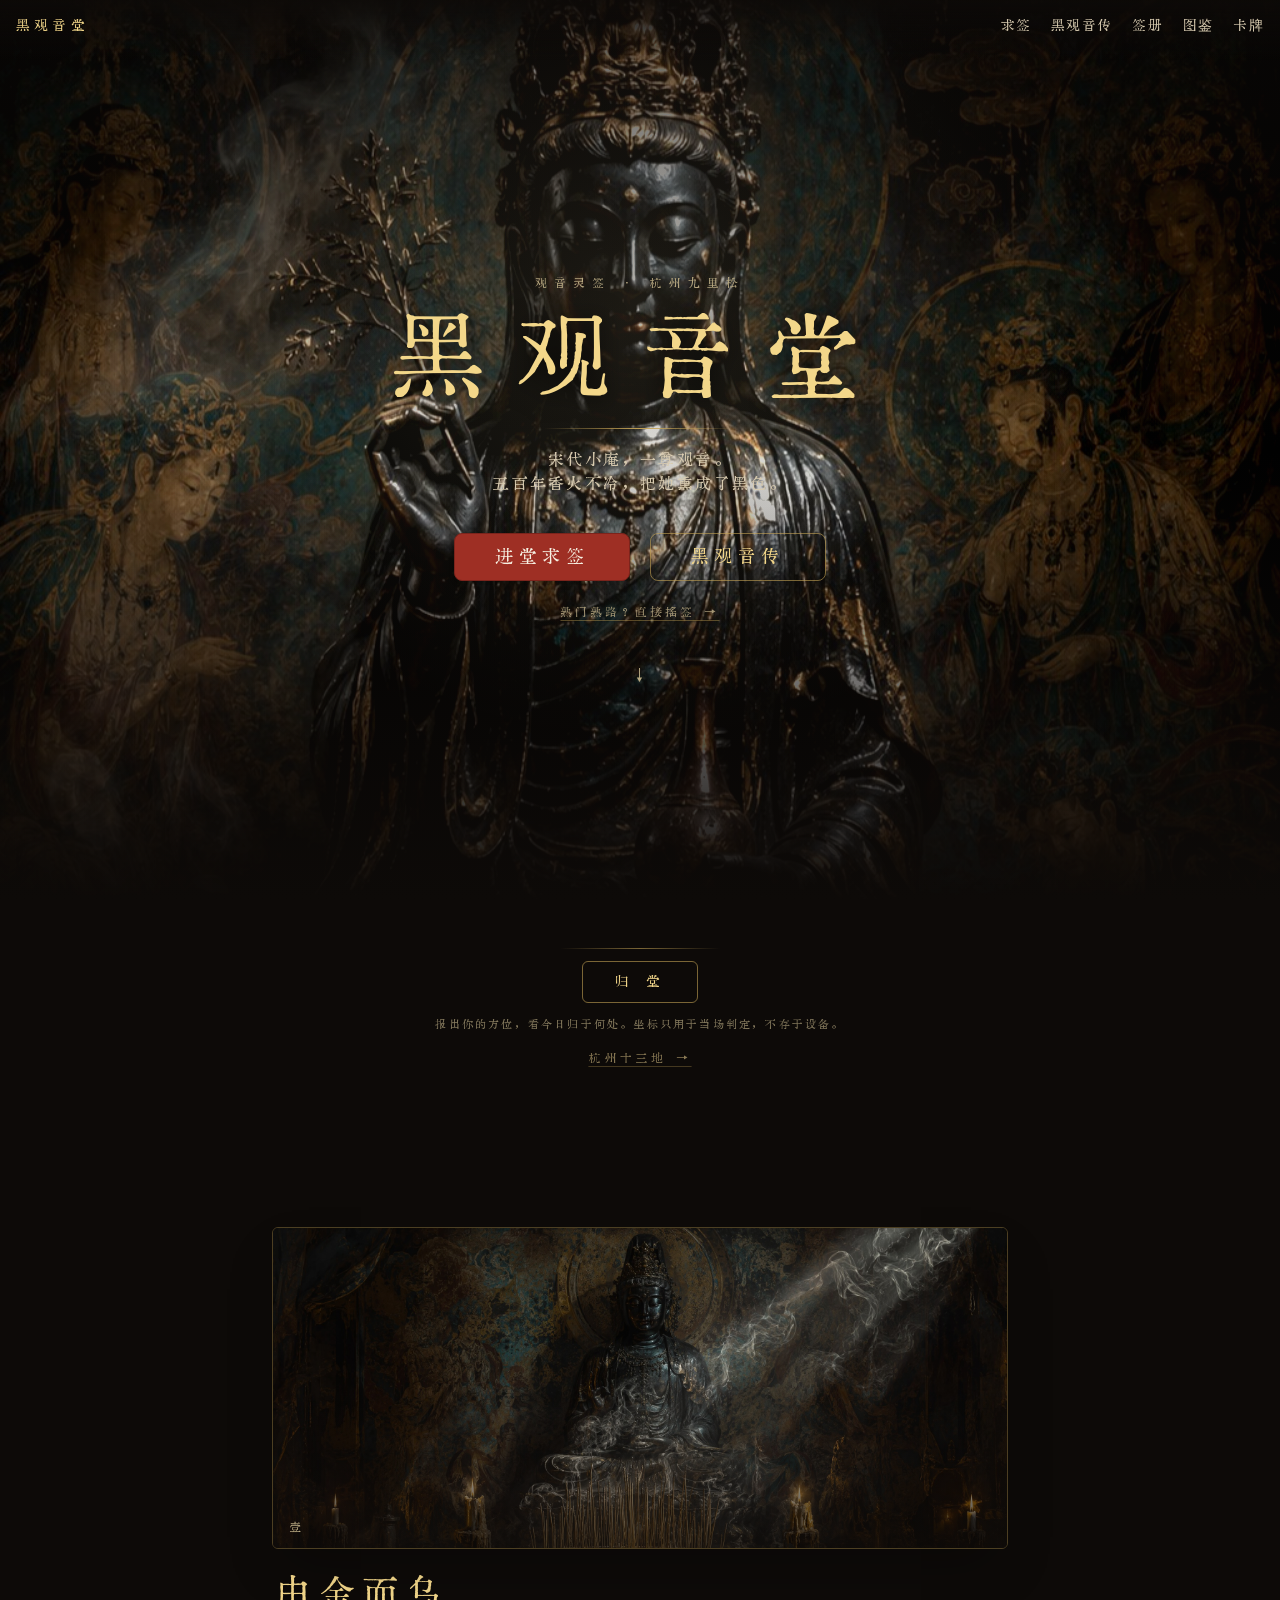
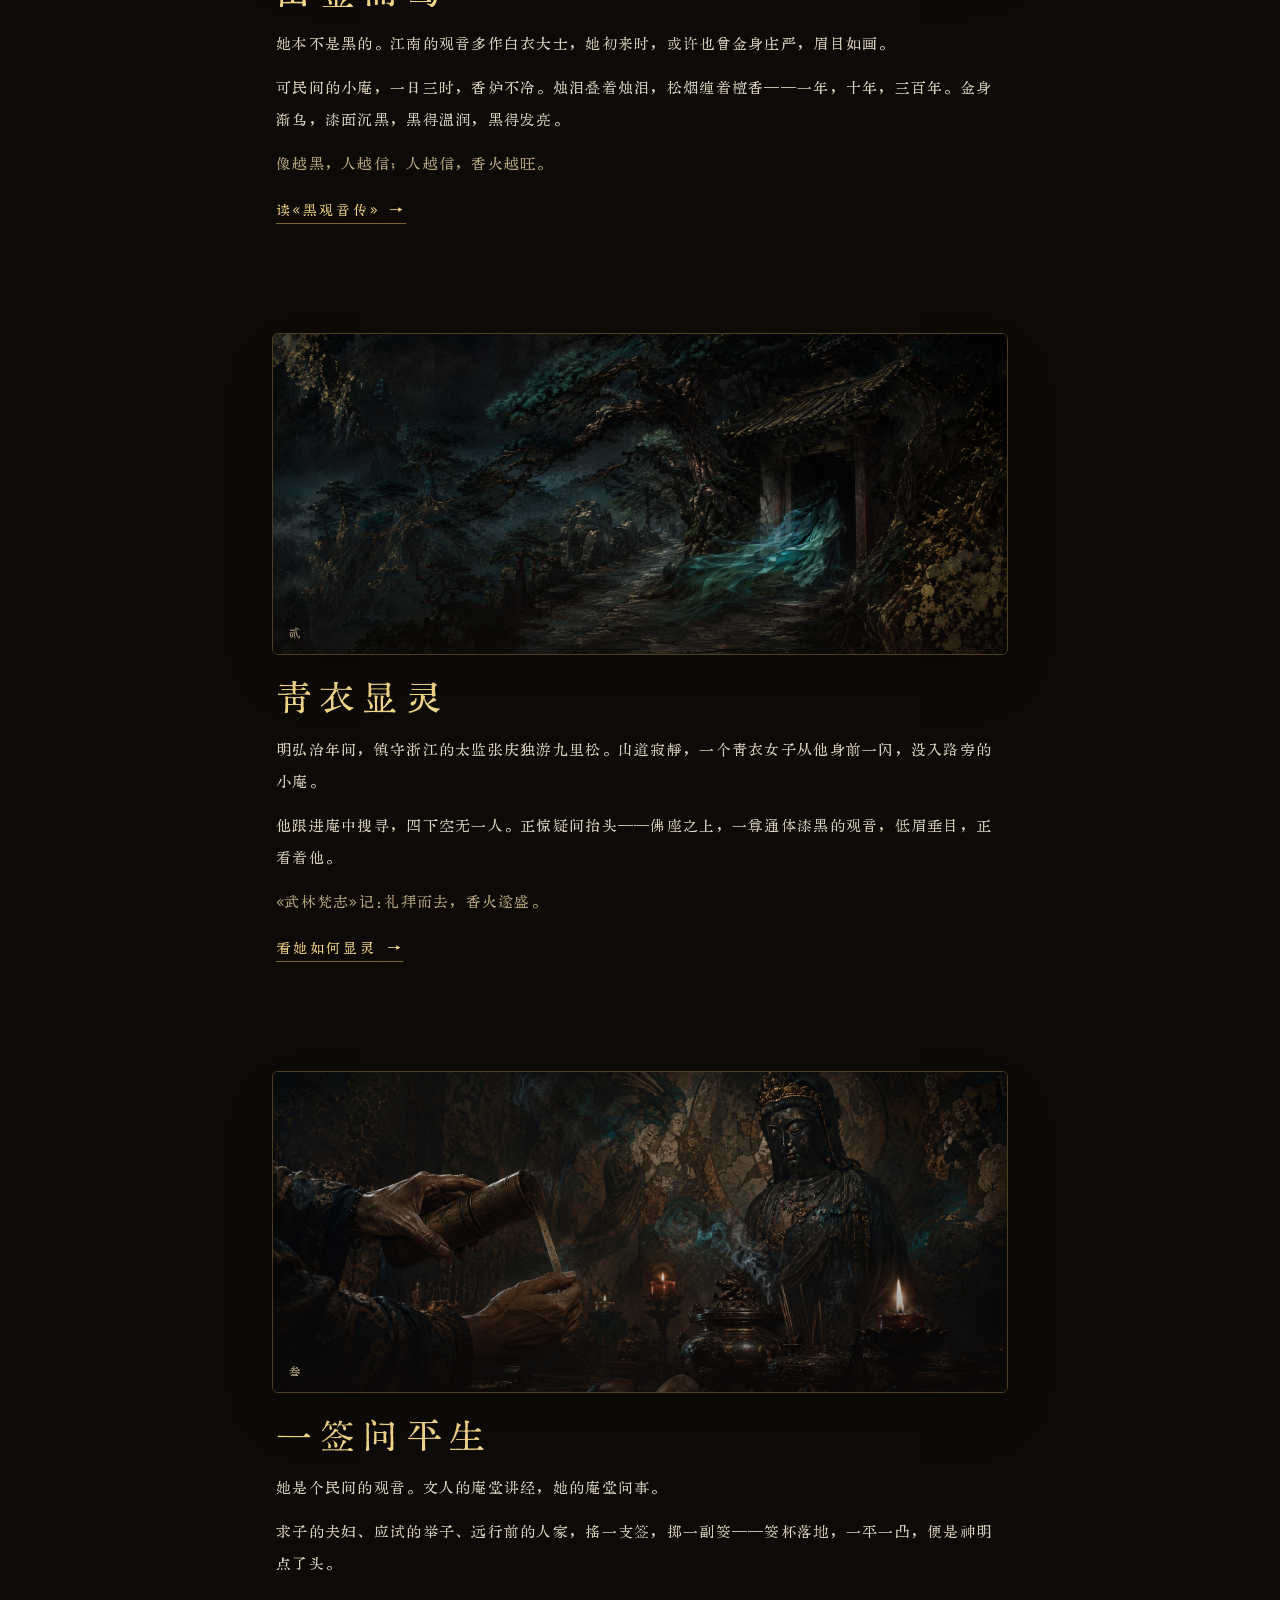
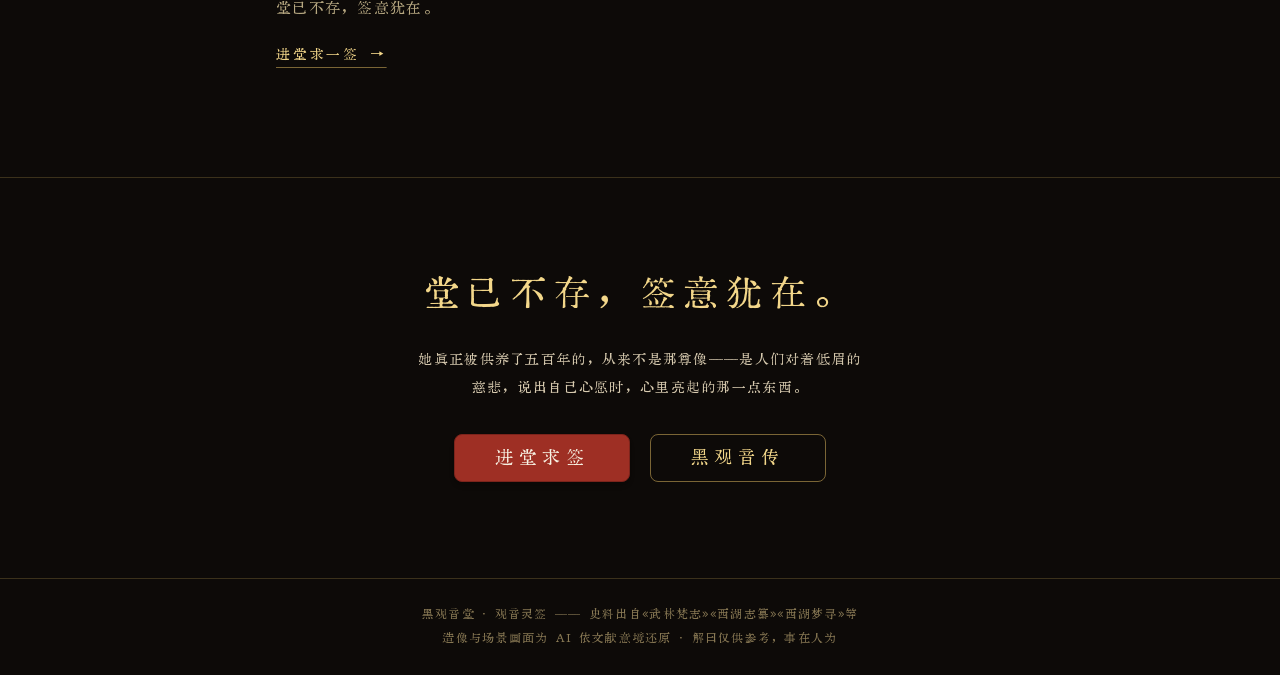
==== commit 2d752a2a: "deploy: 撤弹窗与联系方式，隐喻提示词上线" ====
--- a/index.html
+++ b/index.html
@@ -8,8 +8,8 @@
     <meta name="theme-color" content="#0d0a08" />
     <link rel="icon" type="image/jpeg" href="./story/icon-front-crop.jpg" />
     <title>黑观音堂 · 观音灵签</title>
-    <script type="module" crossorigin src="./assets/index-B2oYtXxl.js"></script>
-    <link rel="stylesheet" crossorigin href="./assets/index-bX6OjuRf.css">
+    <script type="module" crossorigin src="./assets/index-r4UN4vy6.js"></script>
+    <link rel="stylesheet" crossorigin href="./assets/index-DjqBPd7r.css">
   </head>
   <body>
     <div id="root"></div>
--- a/assets/index-DjqBPd7r.css
+++ b/assets/index-DjqBPd7r.css
@@ -0,0 +1 @@
+@font-face{font-family:KingHwa;font-style:normal;font-weight:400;font-display:swap;src:url(../fonts/KingHwa.woff2) format("woff2")}*,:before,:after{--tw-border-spacing-x: 0;--tw-border-spacing-y: 0;--tw-translate-x: 0;--tw-translate-y: 0;--tw-rotate: 0;--tw-skew-x: 0;--tw-skew-y: 0;--tw-scale-x: 1;--tw-scale-y: 1;--tw-pan-x: ;--tw-pan-y: ;--tw-pinch-zoom: ;--tw-scroll-snap-strictness: proximity;--tw-gradient-from-position: ;--tw-gradient-via-position: ;--tw-gradient-to-position: ;--tw-ordinal: ;--tw-slashed-zero: ;--tw-numeric-figure: ;--tw-numeric-spacing: ;--tw-numeric-fraction: ;--tw-ring-inset: ;--tw-ring-offset-width: 0px;--tw-ring-offset-color: #fff;--tw-ring-color: rgb(59 130 246 / .5);--tw-ring-offset-shadow: 0 0 #0000;--tw-ring-shadow: 0 0 #0000;--tw-shadow: 0 0 #0000;--tw-shadow-colored: 0 0 #0000;--tw-blur: ;--tw-brightness: ;--tw-contrast: ;--tw-grayscale: ;--tw-hue-rotate: ;--tw-invert: ;--tw-saturate: ;--tw-sepia: ;--tw-drop-shadow: ;--tw-backdrop-blur: ;--tw-backdrop-brightness: ;--tw-backdrop-contrast: ;--tw-backdrop-grayscale: ;--tw-backdrop-hue-rotate: ;--tw-backdrop-invert: ;--tw-backdrop-opacity: ;--tw-backdrop-saturate: ;--tw-backdrop-sepia: ;--tw-contain-size: ;--tw-contain-layout: ;--tw-contain-paint: ;--tw-contain-style: }::backdrop{--tw-border-spacing-x: 0;--tw-border-spacing-y: 0;--tw-translate-x: 0;--tw-translate-y: 0;--tw-rotate: 0;--tw-skew-x: 0;--tw-skew-y: 0;--tw-scale-x: 1;--tw-scale-y: 1;--tw-pan-x: ;--tw-pan-y: ;--tw-pinch-zoom: ;--tw-scroll-snap-strictness: proximity;--tw-gradient-from-position: ;--tw-gradient-via-position: ;--tw-gradient-to-position: ;--tw-ordinal: ;--tw-slashed-zero: ;--tw-numeric-figure: ;--tw-numeric-spacing: ;--tw-numeric-fraction: ;--tw-ring-inset: ;--tw-ring-offset-width: 0px;--tw-ring-offset-color: #fff;--tw-ring-color: rgb(59 130 246 / .5);--tw-ring-offset-shadow: 0 0 #0000;--tw-ring-shadow: 0 0 #0000;--tw-shadow: 0 0 #0000;--tw-shadow-colored: 0 0 #0000;--tw-blur: ;--tw-brightness: ;--tw-contrast: ;--tw-grayscale: ;--tw-hue-rotate: ;--tw-invert: ;--tw-saturate: ;--tw-sepia: ;--tw-drop-shadow: ;--tw-backdrop-blur: ;--tw-backdrop-brightness: ;--tw-backdrop-contrast: ;--tw-backdrop-grayscale: ;--tw-backdrop-hue-rotate: ;--tw-backdrop-invert: ;--tw-backdrop-opacity: ;--tw-backdrop-saturate: ;--tw-backdrop-sepia: ;--tw-contain-size: ;--tw-contain-layout: ;--tw-contain-paint: ;--tw-contain-style: }*,:before,:after{box-sizing:border-box;border-width:0;border-style:solid;border-color:#e5e7eb}:before,:after{--tw-content: ""}html,:host{line-height:1.5;-webkit-text-size-adjust:100%;-moz-tab-size:4;-o-tab-size:4;tab-size:4;font-family:ui-sans-serif,system-ui,sans-serif,"Apple Color Emoji","Segoe UI Emoji",Segoe UI Symbol,"Noto Color Emoji";font-feature-settings:normal;font-variation-settings:normal;-webkit-tap-highlight-color:transparent}body{margin:0;line-height:inherit}hr{height:0;color:inherit;border-top-width:1px}abbr:where([title]){-webkit-text-decoration:underline dotted;text-decoration:underline dotted}h1,h2,h3,h4,h5,h6{font-size:inherit;font-weight:inherit}a{color:inherit;text-decoration:inherit}b,strong{font-weight:bolder}code,kbd,samp,pre{font-family:ui-monospace,SFMono-Regular,Menlo,Monaco,Consolas,Liberation Mono,Courier New,monospace;font-feature-settings:normal;font-variation-settings:normal;font-size:1em}small{font-size:80%}sub,sup{font-size:75%;line-height:0;position:relative;vertical-align:baseline}sub{bottom:-.25em}sup{top:-.5em}table{text-indent:0;border-color:inherit;border-collapse:collapse}button,input,optgroup,select,textarea{font-family:inherit;font-feature-settings:inherit;font-variation-settings:inherit;font-size:100%;font-weight:inherit;line-height:inherit;letter-spacing:inherit;color:inherit;margin:0;padding:0}button,select{text-transform:none}button,input:where([type=button]),input:where([type=reset]),input:where([type=submit]){-webkit-appearance:button;background-color:transparent;background-image:none}:-moz-focusring{outline:auto}:-moz-ui-invalid{box-shadow:none}progress{vertical-align:baseline}::-webkit-inner-spin-button,::-webkit-outer-spin-button{height:auto}[type=search]{-webkit-appearance:textfield;outline-offset:-2px}::-webkit-search-decoration{-webkit-appearance:none}::-webkit-file-upload-button{-webkit-appearance:button;font:inherit}summary{display:list-item}blockquote,dl,dd,h1,h2,h3,h4,h5,h6,hr,figure,p,pre{margin:0}fieldset{margin:0;padding:0}legend{padding:0}ol,ul,menu{list-style:none;margin:0;padding:0}dialog{padding:0}textarea{resize:vertical}input::-moz-placeholder,textarea::-moz-placeholder{opacity:1;color:#9ca3af}input::placeholder,textarea::placeholder{opacity:1;color:#9ca3af}button,[role=button]{cursor:pointer}:disabled{cursor:default}img,svg,video,canvas,audio,iframe,embed,object{display:block;vertical-align:middle}img,video{max-width:100%;height:auto}[hidden]:where(:not([hidden=until-found])){display:none}:root{--background: 0 0% 100%;--foreground: 240 10% 3.9%;--card: 0 0% 100%;--card-foreground: 240 10% 3.9%;--popover: 0 0% 100%;--popover-foreground: 240 10% 3.9%;--primary: 240 5.9% 10%;--primary-foreground: 0 0% 98%;--secondary: 240 4.8% 95.9%;--secondary-foreground: 240 5.9% 10%;--muted: 240 4.8% 95.9%;--muted-foreground: 240 3.8% 46.1%;--accent: 240 4.8% 95.9%;--accent-foreground: 240 5.9% 10%;--destructive: 0 84.2% 60.2%;--destructive-foreground: 0 0% 98%;--border: 240 5.9% 90%;--input: 240 5.9% 90%;--ring: 240 5.9% 10%;--radius: .625rem;--sidebar-background: 0 0% 98%;--sidebar-foreground: 240 5.3% 26.1%;--sidebar-primary: 240 5.9% 10%;--sidebar-primary-foreground: 0 0% 98%;--sidebar-accent: 240 4.8% 95.9%;--sidebar-accent-foreground: 240 5.9% 10%;--sidebar-border: 220 13% 91%;--sidebar-ring: 217.2 91.2% 59.8%}.dark{--background: 240 10% 3.9%;--foreground: 0 0% 98%;--card: 240 10% 3.9%;--card-foreground: 0 0% 98%;--popover: 240 10% 3.9%;--popover-foreground: 0 0% 98%;--primary: 0 0% 98%;--primary-foreground: 240 5.9% 10%;--secondary: 240 3.7% 15.9%;--secondary-foreground: 0 0% 98%;--muted: 240 3.7% 15.9%;--muted-foreground: 240 5% 64.9%;--accent: 240 3.7% 15.9%;--accent-foreground: 0 0% 98%;--destructive: 0 62.8% 30.6%;--destructive-foreground: 0 0% 98%;--border: 240 3.7% 15.9%;--input: 240 3.7% 15.9%;--ring: 240 4.9% 83.9%;--sidebar-background: 240 5.9% 10%;--sidebar-foreground: 240 4.8% 95.9%;--sidebar-primary: 224.3 76.3% 48%;--sidebar-primary-foreground: 0 0% 100%;--sidebar-accent: 240 3.7% 15.9%;--sidebar-accent-foreground: 240 4.8% 95.9%;--sidebar-border: 240 3.7% 15.9%;--sidebar-ring: 217.2 91.2% 59.8%}*{border-color:hsl(var(--border))}body{background-color:hsl(var(--background));color:hsl(var(--foreground))}html{font-family:KingHwa,Songti SC,STSong,SimSun,serif}body{background-color:#f3ecdb;color:#2a2620;letter-spacing:var(--ls-body);background-image:radial-gradient(ellipse at 20% 10%,rgba(184,147,62,.06),transparent 55%),radial-gradient(ellipse at 85% 85%,rgba(158,47,36,.05),transparent 50%),repeating-linear-gradient(0deg,rgba(42,38,32,.012) 0 1px,transparent 1px 4px);min-height:100vh}.container{width:100%}@media(min-width:640px){.container{max-width:640px}}@media(min-width:768px){.container{max-width:768px}}@media(min-width:1024px){.container{max-width:1024px}}@media(min-width:1280px){.container{max-width:1280px}}@media(min-width:1536px){.container{max-width:1536px}}.sr-only{position:absolute;width:1px;height:1px;padding:0;margin:-1px;overflow:hidden;clip:rect(0,0,0,0);white-space:nowrap;border-width:0}.pointer-events-none{pointer-events:none}.visible{visibility:visible}.invisible{visibility:hidden}.fixed{position:fixed}.absolute{position:absolute}.relative{position:relative}.sticky{position:sticky}.-inset-1\.5{inset:-.375rem}.inset-0{inset:0}.inset-x-0{left:0;right:0}.inset-y-0{top:0;bottom:0}.inset-y-2{top:.5rem;bottom:.5rem}.-bottom-12{bottom:-3rem}.-left-12{left:-3rem}.-right-12{right:-3rem}.-top-12{top:-3rem}.-top-2{top:-.5rem}.bottom-0{bottom:0}.bottom-2{bottom:.5rem}.bottom-3{bottom:.75rem}.bottom-6{bottom:1.5rem}.bottom-8{bottom:2rem}.left-0{left:0}.left-1\/2{left:50%}.left-2{left:.5rem}.left-4{left:1rem}.left-\[50\%\]{left:50%}.right-0{right:0}.right-1{right:.25rem}.right-1\.5{right:.375rem}.right-2{right:.5rem}.right-3{right:.75rem}.right-4{right:1rem}.top-0{top:0}.top-1\.5{top:.375rem}.top-1\/2{top:50%}.top-3{top:.75rem}.top-3\.5{top:.875rem}.top-4{top:1rem}.top-6{top:1.5rem}.top-8{top:2rem}.top-\[1px\]{top:1px}.top-\[50\%\]{top:50%}.top-\[6\%\]{top:6%}.top-\[60\%\]{top:60%}.top-\[8\%\]{top:8%}.top-full{top:100%}.isolate{isolation:isolate}.z-0{z-index:0}.z-10{z-index:10}.z-20{z-index:20}.z-30{z-index:30}.z-40{z-index:40}.z-50{z-index:50}.z-\[1\]{z-index:1}.order-first{order:-9999}.order-last{order:9999}.col-start-2{grid-column-start:2}.row-span-2{grid-row:span 2 / span 2}.row-start-1{grid-row-start:1}.\!m-0{margin:0!important}.-mx-1{margin-left:-.25rem;margin-right:-.25rem}.-my-2{margin-top:-.5rem;margin-bottom:-.5rem}.mx-2{margin-left:.5rem;margin-right:.5rem}.mx-3\.5{margin-left:.875rem;margin-right:.875rem}.mx-\[-14px\]{margin-left:-14px;margin-right:-14px}.mx-auto{margin-left:auto;margin-right:auto}.my-0{margin-top:0;margin-bottom:0}.my-0\.5{margin-top:.125rem;margin-bottom:.125rem}.my-1{margin-top:.25rem;margin-bottom:.25rem}.my-3{margin-top:.75rem;margin-bottom:.75rem}.my-8{margin-top:2rem;margin-bottom:2rem}.-ml-4{margin-left:-1rem}.-mt-4{margin-top:-1rem}.-mt-\[100vh\]{margin-top:-100vh}.mb-2{margin-bottom:.5rem}.mb-3{margin-bottom:.75rem}.ml-1{margin-left:.25rem}.ml-2{margin-left:.5rem}.ml-4{margin-left:1rem}.ml-auto{margin-left:auto}.mr-1\.5{margin-right:.375rem}.mr-2{margin-right:.5rem}.mr-4{margin-right:1rem}.mt-0\.5{margin-top:.125rem}.mt-1{margin-top:.25rem}.mt-1\.5{margin-top:.375rem}.mt-10{margin-top:2.5rem}.mt-12{margin-top:3rem}.mt-16{margin-top:4rem}.mt-2{margin-top:.5rem}.mt-20{margin-top:5rem}.mt-3{margin-top:.75rem}.mt-4{margin-top:1rem}.mt-5{margin-top:1.25rem}.mt-6{margin-top:1.5rem}.mt-7{margin-top:1.75rem}.mt-8{margin-top:2rem}.mt-auto{margin-top:auto}.line-clamp-1{overflow:hidden;display:-webkit-box;-webkit-box-orient:vertical;-webkit-line-clamp:1}.line-clamp-2{overflow:hidden;display:-webkit-box;-webkit-box-orient:vertical;-webkit-line-clamp:2}.block{display:block}.flex{display:flex}.inline-flex{display:inline-flex}.table{display:table}.table-caption{display:table-caption}.table-cell{display:table-cell}.table-row{display:table-row}.grid{display:grid}.hidden{display:none}.aspect-\[3\/4\]{aspect-ratio:3/4}.aspect-\[4\/5\]{aspect-ratio:4/5}.aspect-\[5\/7\]{aspect-ratio:5/7}.aspect-square{aspect-ratio:1 / 1}.aspect-video{aspect-ratio:16 / 9}.size-10{width:2.5rem;height:2.5rem}.size-2{width:.5rem;height:.5rem}.size-2\.5{width:.625rem;height:.625rem}.size-3{width:.75rem;height:.75rem}.size-3\.5{width:.875rem;height:.875rem}.size-4{width:1rem;height:1rem}.size-6{width:1.5rem;height:1.5rem}.size-7{width:1.75rem;height:1.75rem}.size-8{width:2rem;height:2rem}.size-9{width:2.25rem;height:2.25rem}.size-auto{width:auto;height:auto}.size-full{width:100%;height:100%}.h-1\.5{height:.375rem}.h-10{height:2.5rem}.h-11{height:2.75rem}.h-12{height:3rem}.h-16{height:4rem}.h-2{height:.5rem}.h-2\.5{height:.625rem}.h-20{height:5rem}.h-28{height:7rem}.h-3{height:.75rem}.h-4{height:1rem}.h-40{height:10rem}.h-5{height:1.25rem}.h-56{height:14rem}.h-6{height:1.5rem}.h-64{height:16rem}.h-7{height:1.75rem}.h-72{height:18rem}.h-8{height:2rem}.h-9{height:2.25rem}.h-\[1\.15rem\]{height:1.15rem}.h-\[170vh\]{height:170vh}.h-\[20vh\]{height:20vh}.h-\[calc\(100\%-1px\)\]{height:calc(100% - 1px)}.h-\[var\(--radix-navigation-menu-viewport-height\)\]{height:var(--radix-navigation-menu-viewport-height)}.h-\[var\(--radix-select-trigger-height\)\]{height:var(--radix-select-trigger-height)}.h-auto{height:auto}.h-full{height:100%}.h-px{height:1px}.h-screen{height:100vh}.h-svh{height:100svh}.max-h-\[300px\]{max-height:300px}.max-h-\[52vh\]{max-height:52vh}.max-h-full{max-height:100%}.min-h-0{min-height:0px}.min-h-16{min-height:4rem}.min-h-24{min-height:6rem}.min-h-4{min-height:1rem}.min-h-40{min-height:10rem}.min-h-screen{min-height:100vh}.min-h-svh{min-height:100svh}.w-0{width:0px}.w-1{width:.25rem}.w-11{width:2.75rem}.w-12{width:3rem}.w-16{width:4rem}.w-2{width:.5rem}.w-2\.5{width:.625rem}.w-24{width:6rem}.w-28{width:7rem}.w-3{width:.75rem}.w-3\/4{width:75%}.w-32{width:8rem}.w-36{width:9rem}.w-4{width:1rem}.w-40{width:10rem}.w-44{width:11rem}.w-48{width:12rem}.w-5{width:1.25rem}.w-56{width:14rem}.w-6{width:1.5rem}.w-64{width:16rem}.w-7{width:1.75rem}.w-72{width:18rem}.w-8{width:2rem}.w-9{width:2.25rem}.w-\[100px\]{width:100px}.w-\[8\.6rem\]{width:8.6rem}.w-auto{width:auto}.w-fit{width:-moz-fit-content;width:fit-content}.w-full{width:100%}.w-max{width:-moz-max-content;width:max-content}.w-px{width:1px}.min-w-0{min-width:0px}.min-w-10{min-width:2.5rem}.min-w-5{min-width:1.25rem}.min-w-8{min-width:2rem}.min-w-9{min-width:2.25rem}.min-w-\[12rem\]{min-width:12rem}.min-w-\[8rem\]{min-width:8rem}.min-w-\[var\(--radix-select-trigger-width\)\]{min-width:var(--radix-select-trigger-width)}.max-w-3xl{max-width:48rem}.max-w-5xl{max-width:64rem}.max-w-\[calc\(100\%-2rem\)\]{max-width:calc(100% - 2rem)}.max-w-max{max-width:-moz-max-content;max-width:max-content}.max-w-md{max-width:28rem}.max-w-sm{max-width:24rem}.max-w-xl{max-width:36rem}.flex-1{flex:1 1 0%}.shrink-0{flex-shrink:0}.grow{flex-grow:1}.grow-0{flex-grow:0}.basis-full{flex-basis:100%}.caption-bottom{caption-side:bottom}.border-collapse{border-collapse:collapse}.-translate-x-1\/2{--tw-translate-x: -50%;transform:translate(var(--tw-translate-x),var(--tw-translate-y)) rotate(var(--tw-rotate)) skew(var(--tw-skew-x)) skewY(var(--tw-skew-y)) scaleX(var(--tw-scale-x)) scaleY(var(--tw-scale-y))}.-translate-x-px{--tw-translate-x: -1px;transform:translate(var(--tw-translate-x),var(--tw-translate-y)) rotate(var(--tw-rotate)) skew(var(--tw-skew-x)) skewY(var(--tw-skew-y)) scaleX(var(--tw-scale-x)) scaleY(var(--tw-scale-y))}.-translate-y-1\/2{--tw-translate-y: -50%;transform:translate(var(--tw-translate-x),var(--tw-translate-y)) rotate(var(--tw-rotate)) skew(var(--tw-skew-x)) skewY(var(--tw-skew-y)) scaleX(var(--tw-scale-x)) scaleY(var(--tw-scale-y))}.translate-x-\[-50\%\]{--tw-translate-x: -50%;transform:translate(var(--tw-translate-x),var(--tw-translate-y)) rotate(var(--tw-rotate)) skew(var(--tw-skew-x)) skewY(var(--tw-skew-y)) scaleX(var(--tw-scale-x)) scaleY(var(--tw-scale-y))}.translate-x-px{--tw-translate-x: 1px;transform:translate(var(--tw-translate-x),var(--tw-translate-y)) rotate(var(--tw-rotate)) skew(var(--tw-skew-x)) skewY(var(--tw-skew-y)) scaleX(var(--tw-scale-x)) scaleY(var(--tw-scale-y))}.translate-y-0\.5{--tw-translate-y: .125rem;transform:translate(var(--tw-translate-x),var(--tw-translate-y)) rotate(var(--tw-rotate)) skew(var(--tw-skew-x)) skewY(var(--tw-skew-y)) scaleX(var(--tw-scale-x)) scaleY(var(--tw-scale-y))}.translate-y-\[-50\%\]{--tw-translate-y: -50%;transform:translate(var(--tw-translate-x),var(--tw-translate-y)) rotate(var(--tw-rotate)) skew(var(--tw-skew-x)) skewY(var(--tw-skew-y)) scaleX(var(--tw-scale-x)) scaleY(var(--tw-scale-y))}.translate-y-\[calc\(-50\%_-_2px\)\]{--tw-translate-y: calc(-50% - 2px) ;transform:translate(var(--tw-translate-x),var(--tw-translate-y)) rotate(var(--tw-rotate)) skew(var(--tw-skew-x)) skewY(var(--tw-skew-y)) scaleX(var(--tw-scale-x)) scaleY(var(--tw-scale-y))}.rotate-45{--tw-rotate: 45deg;transform:translate(var(--tw-translate-x),var(--tw-translate-y)) rotate(var(--tw-rotate)) skew(var(--tw-skew-x)) skewY(var(--tw-skew-y)) scaleX(var(--tw-scale-x)) scaleY(var(--tw-scale-y))}.rotate-90{--tw-rotate: 90deg;transform:translate(var(--tw-translate-x),var(--tw-translate-y)) rotate(var(--tw-rotate)) skew(var(--tw-skew-x)) skewY(var(--tw-skew-y)) scaleX(var(--tw-scale-x)) scaleY(var(--tw-scale-y))}.transform{transform:translate(var(--tw-translate-x),var(--tw-translate-y)) rotate(var(--tw-rotate)) skew(var(--tw-skew-x)) skewY(var(--tw-skew-y)) scaleX(var(--tw-scale-x)) scaleY(var(--tw-scale-y))}@keyframes bounce{0%,to{transform:translateY(-25%);animation-timing-function:cubic-bezier(.8,0,1,1)}50%{transform:none;animation-timing-function:cubic-bezier(0,0,.2,1)}}.animate-bounce{animation:bounce 1s infinite}@keyframes caret-blink{0%,70%,to{opacity:1}20%,50%{opacity:0}}.animate-caret-blink{animation:caret-blink 1.25s ease-out infinite}@keyframes pulse{50%{opacity:.5}}.animate-pulse{animation:pulse 2s cubic-bezier(.4,0,.6,1) infinite}@keyframes spin{to{transform:rotate(360deg)}}.animate-spin{animation:spin 1s linear infinite}.cursor-default{cursor:default}.cursor-grab{cursor:grab}.cursor-not-allowed{cursor:not-allowed}.cursor-pointer{cursor:pointer}.cursor-text{cursor:text}.touch-none{touch-action:none}.select-none{-webkit-user-select:none;-moz-user-select:none;user-select:none}.resize-none{resize:none}.resize{resize:both}.scroll-my-1{scroll-margin-top:.25rem;scroll-margin-bottom:.25rem}.scroll-py-1{scroll-padding-top:.25rem;scroll-padding-bottom:.25rem}.list-disc{list-style-type:disc}.list-none{list-style-type:none}.auto-rows-min{grid-auto-rows:min-content}.grid-cols-2{grid-template-columns:repeat(2,minmax(0,1fr))}.grid-cols-3{grid-template-columns:repeat(3,minmax(0,1fr))}.grid-cols-\[0_1fr\]{grid-template-columns:0 1fr}.grid-rows-\[auto_auto\]{grid-template-rows:auto auto}.flex-row{flex-direction:row}.flex-col{flex-direction:column}.flex-col-reverse{flex-direction:column-reverse}.flex-wrap{flex-wrap:wrap}.place-content-center{place-content:center}.items-start{align-items:flex-start}.items-end{align-items:flex-end}.items-center{align-items:center}.items-baseline{align-items:baseline}.items-stretch{align-items:stretch}.justify-start{justify-content:flex-start}.justify-end{justify-content:flex-end}.justify-center{justify-content:center}.justify-between{justify-content:space-between}.justify-items-start{justify-items:start}.gap-0\.5{gap:.125rem}.gap-1{gap:.25rem}.gap-1\.5{gap:.375rem}.gap-10{gap:2.5rem}.gap-2{gap:.5rem}.gap-2\.5{gap:.625rem}.gap-20{gap:5rem}.gap-3{gap:.75rem}.gap-4{gap:1rem}.gap-5{gap:1.25rem}.gap-6{gap:1.5rem}.gap-7{gap:1.75rem}.gap-8{gap:2rem}.gap-\[--spacing\(var\(--gap\)\)\]{gap:var(--spacing(var(--gap)))}.gap-x-6{-moz-column-gap:1.5rem;column-gap:1.5rem}.gap-y-0\.5{row-gap:.125rem}.gap-y-1\.5{row-gap:.375rem}.gap-y-2{row-gap:.5rem}.space-y-1>:not([hidden])~:not([hidden]){--tw-space-y-reverse: 0;margin-top:calc(.25rem * calc(1 - var(--tw-space-y-reverse)));margin-bottom:calc(.25rem * var(--tw-space-y-reverse))}.space-y-1\.5>:not([hidden])~:not([hidden]){--tw-space-y-reverse: 0;margin-top:calc(.375rem * calc(1 - var(--tw-space-y-reverse)));margin-bottom:calc(.375rem * var(--tw-space-y-reverse))}.space-y-3>:not([hidden])~:not([hidden]){--tw-space-y-reverse: 0;margin-top:calc(.75rem * calc(1 - var(--tw-space-y-reverse)));margin-bottom:calc(.75rem * var(--tw-space-y-reverse))}.self-start{align-self:flex-start}.self-stretch{align-self:stretch}.justify-self-end{justify-self:end}.overflow-auto{overflow:auto}.overflow-hidden{overflow:hidden}.overflow-visible{overflow:visible}.overflow-x-auto{overflow-x:auto}.overflow-y-auto{overflow-y:auto}.overflow-x-hidden{overflow-x:hidden}.truncate{overflow:hidden;text-overflow:ellipsis;white-space:nowrap}.whitespace-nowrap{white-space:nowrap}.whitespace-pre-wrap{white-space:pre-wrap}.text-balance{text-wrap:balance}.break-words{overflow-wrap:break-word}.rounded{border-radius:.25rem}.rounded-\[2px\]{border-radius:2px}.rounded-\[4px\]{border-radius:4px}.rounded-\[50\%\]{border-radius:50%}.rounded-\[calc\(var\(--radius\)-5px\)\]{border-radius:calc(var(--radius) - 5px)}.rounded-\[inherit\]{border-radius:inherit}.rounded-full{border-radius:9999px}.rounded-lg{border-radius:var(--radius)}.rounded-md{border-radius:calc(var(--radius) - 2px)}.rounded-none{border-radius:0}.rounded-sm{border-radius:calc(var(--radius) - 4px)}.rounded-xl{border-radius:calc(var(--radius) + 4px)}.rounded-xs{border-radius:calc(var(--radius) - 6px)}.rounded-b-\[2\.2rem\]{border-bottom-right-radius:2.2rem;border-bottom-left-radius:2.2rem}.rounded-l-md{border-top-left-radius:calc(var(--radius) - 2px);border-bottom-left-radius:calc(var(--radius) - 2px)}.rounded-r-md{border-top-right-radius:calc(var(--radius) - 2px);border-bottom-right-radius:calc(var(--radius) - 2px)}.rounded-t-lg{border-top-left-radius:var(--radius);border-top-right-radius:var(--radius)}.rounded-t-sm{border-top-left-radius:calc(var(--radius) - 4px);border-top-right-radius:calc(var(--radius) - 4px)}.rounded-tl-sm{border-top-left-radius:calc(var(--radius) - 4px)}.border{border-width:1px}.border-0{border-width:0px}.border-2{border-width:2px}.border-\[1\.5px\]{border-width:1.5px}.border-y{border-top-width:1px;border-bottom-width:1px}.border-b{border-bottom-width:1px}.border-l{border-left-width:1px}.border-r{border-right-width:1px}.border-t{border-top-width:1px}.border-dashed{border-style:dashed}.border-\[\#37322b\]{--tw-border-opacity: 1;border-color:rgb(55 50 43 / var(--tw-border-opacity, 1))}.border-\[\#6b5320\]{--tw-border-opacity: 1;border-color:rgb(107 83 32 / var(--tw-border-opacity, 1))}.border-\[\#7c241c\]{--tw-border-opacity: 1;border-color:rgb(124 36 28 / var(--tw-border-opacity, 1))}.border-\[\#8a6a2f\]{--tw-border-opacity: 1;border-color:rgb(138 106 47 / var(--tw-border-opacity, 1))}.border-\[\#8a6a2f\]\/80{border-color:#8a6a2fcc}.border-\[\#8a7a55\]\/70{border-color:#8a7a55b3}.border-\[\#c3a254\]{--tw-border-opacity: 1;border-color:rgb(195 162 84 / var(--tw-border-opacity, 1))}.border-\[\#c3a254\]\/10{border-color:#c3a2541a}.border-\[\#c3a254\]\/15{border-color:#c3a25426}.border-\[\#c3a254\]\/20{border-color:#c3a25433}.border-\[\#c3a254\]\/25{border-color:#c3a25440}.border-\[\#c3a254\]\/30{border-color:#c3a2544d}.border-\[\#c3a254\]\/35{border-color:#c3a25459}.border-\[\#c3a254\]\/40{border-color:#c3a25466}.border-\[\#c3a254\]\/45{border-color:#c3a25473}.border-\[\#c3a254\]\/50{border-color:#c3a25480}.border-\[\#c3a254\]\/60{border-color:#c3a25499}.border-\[\#c3a254\]\/70{border-color:#c3a254b3}.border-\[\#f3d78a\]\/60{border-color:#f3d78a99}.border-border{border-color:hsl(var(--border))}.border-border\/50{border-color:hsl(var(--border) / .5)}.border-input{border-color:hsl(var(--input))}.border-primary{border-color:hsl(var(--primary))}.border-sidebar-border{border-color:hsl(var(--sidebar-border))}.border-transparent{border-color:transparent}.border-l-transparent{border-left-color:transparent}.border-t-transparent{border-top-color:transparent}.bg-\[\#0a0806\]{--tw-bg-opacity: 1;background-color:rgb(10 8 6 / var(--tw-bg-opacity, 1))}.bg-\[\#0c0907\]{--tw-bg-opacity: 1;background-color:rgb(12 9 7 / var(--tw-bg-opacity, 1))}.bg-\[\#0c0907\]\/85{background-color:#0c0907d9}.bg-\[\#0d0a08\]{--tw-bg-opacity: 1;background-color:rgb(13 10 8 / var(--tw-bg-opacity, 1))}.bg-\[\#0d0a08\]\/15{background-color:#0d0a0826}.bg-\[\#0d0a08\]\/25{background-color:#0d0a0840}.bg-\[\#0d0a08\]\/40{background-color:#0d0a0866}.bg-\[\#0d0a08\]\/50{background-color:#0d0a0880}.bg-\[\#0d0a08\]\/60{background-color:#0d0a0899}.bg-\[\#0d0a08\]\/70{background-color:#0d0a08b3}.bg-\[\#0d0a08\]\/80{background-color:#0d0a08cc}.bg-\[\#14100c\]{--tw-bg-opacity: 1;background-color:rgb(20 16 12 / var(--tw-bg-opacity, 1))}.bg-\[\#170806\]{--tw-bg-opacity: 1;background-color:rgb(23 8 6 / var(--tw-bg-opacity, 1))}.bg-\[\#171008\]{--tw-bg-opacity: 1;background-color:rgb(23 16 8 / var(--tw-bg-opacity, 1))}.bg-\[\#171008\]\/95{background-color:#171008f2}.bg-\[\#171310\]{--tw-bg-opacity: 1;background-color:rgb(23 19 16 / var(--tw-bg-opacity, 1))}.bg-\[\#171310\]\/70{background-color:#171310b3}.bg-\[\#4a443c\]{--tw-bg-opacity: 1;background-color:rgb(74 68 60 / var(--tw-bg-opacity, 1))}.bg-\[\#9e2f24\]{--tw-bg-opacity: 1;background-color:rgb(158 47 36 / var(--tw-bg-opacity, 1))}.bg-\[\#c3a254\]\/15{background-color:#c3a25426}.bg-\[\#c3a254\]\/20{background-color:#c3a25433}.bg-\[\#f7f2e4\]{--tw-bg-opacity: 1;background-color:rgb(247 242 228 / var(--tw-bg-opacity, 1))}.bg-\[\#f7f2e4\]\/90{background-color:#f7f2e4e6}.bg-accent{background-color:hsl(var(--accent))}.bg-background{background-color:hsl(var(--background))}.bg-black{--tw-bg-opacity: 1;background-color:rgb(0 0 0 / var(--tw-bg-opacity, 1))}.bg-black\/50{background-color:#00000080}.bg-black\/70{background-color:#000000b3}.bg-border{background-color:hsl(var(--border))}.bg-card{background-color:hsl(var(--card))}.bg-destructive{--tw-bg-opacity: 1;background-color:hsl(var(--destructive) / var(--tw-bg-opacity, 1))}.bg-foreground{background-color:hsl(var(--foreground))}.bg-input{background-color:hsl(var(--input))}.bg-muted{background-color:hsl(var(--muted))}.bg-muted\/50{background-color:hsl(var(--muted) / .5)}.bg-popover{background-color:hsl(var(--popover))}.bg-primary{background-color:hsl(var(--primary))}.bg-primary\/20{background-color:hsl(var(--primary) / .2)}.bg-secondary{background-color:hsl(var(--secondary))}.bg-sidebar{background-color:hsl(var(--sidebar-background))}.bg-sidebar-border{background-color:hsl(var(--sidebar-border))}.bg-transparent{background-color:transparent}.bg-white{--tw-bg-opacity: 1;background-color:rgb(255 255 255 / var(--tw-bg-opacity, 1))}.bg-gradient-to-b{background-image:linear-gradient(to bottom,var(--tw-gradient-stops))}.bg-gradient-to-br{background-image:linear-gradient(to bottom right,var(--tw-gradient-stops))}.bg-gradient-to-l{background-image:linear-gradient(to left,var(--tw-gradient-stops))}.bg-gradient-to-r{background-image:linear-gradient(to right,var(--tw-gradient-stops))}.bg-gradient-to-t{background-image:linear-gradient(to top,var(--tw-gradient-stops))}.from-\[\#0c0907\]\/70{--tw-gradient-from: rgb(12 9 7 / .7) var(--tw-gradient-from-position);--tw-gradient-to: rgb(12 9 7 / 0) var(--tw-gradient-to-position);--tw-gradient-stops: var(--tw-gradient-from), var(--tw-gradient-to)}.from-\[\#0d0a08\]\/45{--tw-gradient-from: rgb(13 10 8 / .45) var(--tw-gradient-from-position);--tw-gradient-to: rgb(13 10 8 / 0) var(--tw-gradient-to-position);--tw-gradient-stops: var(--tw-gradient-from), var(--tw-gradient-to)}.from-\[\#0d0a08\]\/55{--tw-gradient-from: rgb(13 10 8 / .55) var(--tw-gradient-from-position);--tw-gradient-to: rgb(13 10 8 / 0) var(--tw-gradient-to-position);--tw-gradient-stops: var(--tw-gradient-from), var(--tw-gradient-to)}.from-\[\#0d0a08\]\/60{--tw-gradient-from: rgb(13 10 8 / .6) var(--tw-gradient-from-position);--tw-gradient-to: rgb(13 10 8 / 0) var(--tw-gradient-to-position);--tw-gradient-stops: var(--tw-gradient-from), var(--tw-gradient-to)}.from-\[\#0d0a08\]\/70{--tw-gradient-from: rgb(13 10 8 / .7) var(--tw-gradient-from-position);--tw-gradient-to: rgb(13 10 8 / 0) var(--tw-gradient-to-position);--tw-gradient-stops: var(--tw-gradient-from), var(--tw-gradient-to)}.from-\[\#0d0a08\]\/85{--tw-gradient-from: rgb(13 10 8 / .85) var(--tw-gradient-from-position);--tw-gradient-to: rgb(13 10 8 / 0) var(--tw-gradient-to-position);--tw-gradient-stops: var(--tw-gradient-from), var(--tw-gradient-to)}.from-\[\#171310\]{--tw-gradient-from: #171310 var(--tw-gradient-from-position);--tw-gradient-to: rgb(23 19 16 / 0) var(--tw-gradient-to-position);--tw-gradient-stops: var(--tw-gradient-from), var(--tw-gradient-to)}.from-\[\#6b241a\]{--tw-gradient-from: #6b241a var(--tw-gradient-from-position);--tw-gradient-to: rgb(107 36 26 / 0) var(--tw-gradient-to-position);--tw-gradient-stops: var(--tw-gradient-from), var(--tw-gradient-to)}.from-\[\#6b4a2a\]{--tw-gradient-from: #6b4a2a var(--tw-gradient-from-position);--tw-gradient-to: rgb(107 74 42 / 0) var(--tw-gradient-to-position);--tw-gradient-stops: var(--tw-gradient-from), var(--tw-gradient-to)}.from-\[\#a8822f\]{--tw-gradient-from: #a8822f var(--tw-gradient-from-position);--tw-gradient-to: rgb(168 130 47 / 0) var(--tw-gradient-to-position);--tw-gradient-stops: var(--tw-gradient-from), var(--tw-gradient-to)}.from-\[\#c3a254\]\/15{--tw-gradient-from: rgb(195 162 84 / .15) var(--tw-gradient-from-position);--tw-gradient-to: rgb(195 162 84 / 0) var(--tw-gradient-to-position);--tw-gradient-stops: var(--tw-gradient-from), var(--tw-gradient-to)}.from-\[\#c3a254\]\/60{--tw-gradient-from: rgb(195 162 84 / .6) var(--tw-gradient-from-position);--tw-gradient-to: rgb(195 162 84 / 0) var(--tw-gradient-to-position);--tw-gradient-stops: var(--tw-gradient-from), var(--tw-gradient-to)}.from-\[\#e2d2a4\]{--tw-gradient-from: #e2d2a4 var(--tw-gradient-from-position);--tw-gradient-to: rgb(226 210 164 / 0) var(--tw-gradient-to-position);--tw-gradient-stops: var(--tw-gradient-from), var(--tw-gradient-to)}.from-\[\#e6c96e\]{--tw-gradient-from: #e6c96e var(--tw-gradient-from-position);--tw-gradient-to: rgb(230 201 110 / 0) var(--tw-gradient-to-position);--tw-gradient-stops: var(--tw-gradient-from), var(--tw-gradient-to)}.from-\[\#e8c96e\]{--tw-gradient-from: #e8c96e var(--tw-gradient-from-position);--tw-gradient-to: rgb(232 201 110 / 0) var(--tw-gradient-to-position);--tw-gradient-stops: var(--tw-gradient-from), var(--tw-gradient-to)}.from-\[\#e8d9ae\]{--tw-gradient-from: #e8d9ae var(--tw-gradient-from-position);--tw-gradient-to: rgb(232 217 174 / 0) var(--tw-gradient-to-position);--tw-gradient-stops: var(--tw-gradient-from), var(--tw-gradient-to)}.from-\[\#f3d78a\]\/25{--tw-gradient-from: rgb(243 215 138 / .25) var(--tw-gradient-from-position);--tw-gradient-to: rgb(243 215 138 / 0) var(--tw-gradient-to-position);--tw-gradient-stops: var(--tw-gradient-from), var(--tw-gradient-to)}.from-black\/35{--tw-gradient-from: rgb(0 0 0 / .35) var(--tw-gradient-from-position);--tw-gradient-to: rgb(0 0 0 / 0) var(--tw-gradient-to-position);--tw-gradient-stops: var(--tw-gradient-from), var(--tw-gradient-to)}.from-black\/75{--tw-gradient-from: rgb(0 0 0 / .75) var(--tw-gradient-from-position);--tw-gradient-to: rgb(0 0 0 / 0) var(--tw-gradient-to-position);--tw-gradient-stops: var(--tw-gradient-from), var(--tw-gradient-to)}.from-black\/90{--tw-gradient-from: rgb(0 0 0 / .9) var(--tw-gradient-from-position);--tw-gradient-to: rgb(0 0 0 / 0) var(--tw-gradient-to-position);--tw-gradient-stops: var(--tw-gradient-from), var(--tw-gradient-to)}.from-transparent{--tw-gradient-from: transparent var(--tw-gradient-from-position);--tw-gradient-to: rgb(0 0 0 / 0) var(--tw-gradient-to-position);--tw-gradient-stops: var(--tw-gradient-from), var(--tw-gradient-to)}.via-\[\#0d0a08\]\/15{--tw-gradient-to: rgb(13 10 8 / 0) var(--tw-gradient-to-position);--tw-gradient-stops: var(--tw-gradient-from), rgb(13 10 8 / .15) var(--tw-gradient-via-position), var(--tw-gradient-to)}.via-\[\#481710\]{--tw-gradient-to: rgb(72 23 16 / 0) var(--tw-gradient-to-position);--tw-gradient-stops: var(--tw-gradient-from), #481710 var(--tw-gradient-via-position), var(--tw-gradient-to)}.via-\[\#4a2f1a\]{--tw-gradient-to: rgb(74 47 26 / 0) var(--tw-gradient-to-position);--tw-gradient-stops: var(--tw-gradient-from), #4a2f1a var(--tw-gradient-via-position), var(--tw-gradient-to)}.via-\[\#c3a254\]{--tw-gradient-to: rgb(195 162 84 / 0) var(--tw-gradient-to-position);--tw-gradient-stops: var(--tw-gradient-from), #c3a254 var(--tw-gradient-via-position), var(--tw-gradient-to)}.via-\[\#c3a254\]\/5{--tw-gradient-to: rgb(195 162 84 / 0) var(--tw-gradient-to-position);--tw-gradient-stops: var(--tw-gradient-from), rgb(195 162 84 / .05) var(--tw-gradient-via-position), var(--tw-gradient-to)}.via-\[\#c3a254\]\/50{--tw-gradient-to: rgb(195 162 84 / 0) var(--tw-gradient-to-position);--tw-gradient-stops: var(--tw-gradient-from), rgb(195 162 84 / .5) var(--tw-gradient-via-position), var(--tw-gradient-to)}.via-\[\#c3a254\]\/60{--tw-gradient-to: rgb(195 162 84 / 0) var(--tw-gradient-to-position);--tw-gradient-stops: var(--tw-gradient-from), rgb(195 162 84 / .6) var(--tw-gradient-via-position), var(--tw-gradient-to)}.via-\[\#c9a44c\]{--tw-gradient-to: rgb(201 164 76 / 0) var(--tw-gradient-to-position);--tw-gradient-stops: var(--tw-gradient-from), #c9a44c var(--tw-gradient-via-position), var(--tw-gradient-to)}.via-\[\#e6c96e\]{--tw-gradient-to: rgb(230 201 110 / 0) var(--tw-gradient-to-position);--tw-gradient-stops: var(--tw-gradient-from), #e6c96e var(--tw-gradient-via-position), var(--tw-gradient-to)}.via-black\/35{--tw-gradient-to: rgb(0 0 0 / 0) var(--tw-gradient-to-position);--tw-gradient-stops: var(--tw-gradient-from), rgb(0 0 0 / .35) var(--tw-gradient-via-position), var(--tw-gradient-to)}.via-black\/55{--tw-gradient-to: rgb(0 0 0 / 0) var(--tw-gradient-to-position);--tw-gradient-stops: var(--tw-gradient-from), rgb(0 0 0 / .55) var(--tw-gradient-via-position), var(--tw-gradient-to)}.via-transparent{--tw-gradient-to: rgb(0 0 0 / 0) var(--tw-gradient-to-position);--tw-gradient-stops: var(--tw-gradient-from), transparent var(--tw-gradient-via-position), var(--tw-gradient-to)}.to-\[\#0d0a08\]{--tw-gradient-to: #0d0a08 var(--tw-gradient-to-position)}.to-\[\#0d0a08\]\/65{--tw-gradient-to: rgb(13 10 8 / .65) var(--tw-gradient-to-position)}.to-\[\#0d0a08\]\/75{--tw-gradient-to: rgb(13 10 8 / .75) var(--tw-gradient-to-position)}.to-\[\#0d0a08\]\/80{--tw-gradient-to: rgb(13 10 8 / .8) var(--tw-gradient-to-position)}.to-\[\#2a0c07\]{--tw-gradient-to: #2a0c07 var(--tw-gradient-to-position)}.to-\[\#38220f\]{--tw-gradient-to: #38220f var(--tw-gradient-to-position)}.to-\[\#8a6a24\]{--tw-gradient-to: #8a6a24 var(--tw-gradient-to-position)}.to-\[\#a8822f\]{--tw-gradient-to: #a8822f var(--tw-gradient-to-position)}.to-\[\#c9b279\]{--tw-gradient-to: #c9b279 var(--tw-gradient-to-position)}.to-\[\#d9c48c\]{--tw-gradient-to: #d9c48c var(--tw-gradient-to-position)}.to-\[\#f3d78a\]{--tw-gradient-to: #f3d78a var(--tw-gradient-to-position)}.to-black\/55{--tw-gradient-to: rgb(0 0 0 / .55) var(--tw-gradient-to-position)}.to-transparent{--tw-gradient-to: transparent var(--tw-gradient-to-position)}.fill-current{fill:currentColor}.fill-foreground{fill:hsl(var(--foreground))}.fill-primary{fill:hsl(var(--primary))}.object-cover{-o-object-fit:cover;object-fit:cover}.object-\[50\%_28\%\]{-o-object-position:50% 28%;object-position:50% 28%}.p-0{padding:0}.p-1{padding:.25rem}.p-2{padding:.5rem}.p-3{padding:.75rem}.p-4{padding:1rem}.p-5{padding:1.25rem}.p-6{padding:1.5rem}.p-\[3px\]{padding:3px}.p-px{padding:1px}.px-1{padding-left:.25rem;padding-right:.25rem}.px-1\.5{padding-left:.375rem;padding-right:.375rem}.px-10{padding-left:2.5rem;padding-right:2.5rem}.px-2{padding-left:.5rem;padding-right:.5rem}.px-2\.5{padding-left:.625rem;padding-right:.625rem}.px-3{padding-left:.75rem;padding-right:.75rem}.px-4{padding-left:1rem;padding-right:1rem}.px-5{padding-left:1.25rem;padding-right:1.25rem}.px-6{padding-left:1.5rem;padding-right:1.5rem}.px-7{padding-left:1.75rem;padding-right:1.75rem}.px-8{padding-left:2rem;padding-right:2rem}.py-0\.5{padding-top:.125rem;padding-bottom:.125rem}.py-1{padding-top:.25rem;padding-bottom:.25rem}.py-1\.5{padding-top:.375rem;padding-bottom:.375rem}.py-12{padding-top:3rem;padding-bottom:3rem}.py-16{padding-top:4rem;padding-bottom:4rem}.py-2{padding-top:.5rem;padding-bottom:.5rem}.py-2\.5{padding-top:.625rem;padding-bottom:.625rem}.py-20{padding-top:5rem;padding-bottom:5rem}.py-24{padding-top:6rem;padding-bottom:6rem}.py-3{padding-top:.75rem;padding-bottom:.75rem}.py-4{padding-top:1rem;padding-bottom:1rem}.py-5{padding-top:1.25rem;padding-bottom:1.25rem}.py-6{padding-top:1.5rem;padding-bottom:1.5rem}.py-8{padding-top:2rem;padding-bottom:2rem}.pb-1{padding-bottom:.25rem}.pb-10{padding-bottom:2.5rem}.pb-14{padding-bottom:3.5rem}.pb-16{padding-bottom:4rem}.pb-2{padding-bottom:.5rem}.pb-3{padding-bottom:.75rem}.pb-4{padding-bottom:1rem}.pb-6{padding-bottom:1.5rem}.pl-1{padding-left:.25rem}.pl-2{padding-left:.5rem}.pl-3{padding-left:.75rem}.pl-4{padding-left:1rem}.pl-8{padding-left:2rem}.pr-1{padding-right:.25rem}.pr-12{padding-right:3rem}.pr-2{padding-right:.5rem}.pr-2\.5{padding-right:.625rem}.pr-3{padding-right:.75rem}.pr-8{padding-right:2rem}.pt-0{padding-top:0}.pt-1{padding-top:.25rem}.pt-16{padding-top:4rem}.pt-3{padding-top:.75rem}.pt-4{padding-top:1rem}.text-left{text-align:left}.text-center{text-align:center}.text-right{text-align:right}.align-middle{vertical-align:middle}.font-mono{font-family:ui-monospace,SFMono-Regular,Menlo,Monaco,Consolas,Liberation Mono,Courier New,monospace}.font-sans{font-family:ui-sans-serif,system-ui,sans-serif,"Apple Color Emoji","Segoe UI Emoji",Segoe UI Symbol,"Noto Color Emoji"}.text-2xl{font-size:1.5rem;line-height:2rem}.text-3xl{font-size:1.875rem;line-height:2.25rem}.text-4xl{font-size:2.25rem;line-height:2.5rem}.text-5xl{font-size:3rem;line-height:1}.text-6xl{font-size:3.75rem;line-height:1}.text-\[0\.8rem\]{font-size:.8rem}.text-\[10px\]{font-size:10px}.text-\[11px\]{font-size:11px}.text-\[13px\]{font-size:13px}.text-\[15px\]{font-size:15px}.text-base{font-size:1rem;line-height:1.5rem}.text-lg{font-size:1.125rem;line-height:1.75rem}.text-sm{font-size:.875rem;line-height:1.25rem}.text-sm\/relaxed{font-size:.875rem;line-height:1.625}.text-xl{font-size:1.25rem;line-height:1.75rem}.text-xs{font-size:.75rem;line-height:1rem}.font-medium{font-weight:500}.font-normal{font-weight:400}.font-semibold{font-weight:600}.tabular-nums{--tw-numeric-spacing: tabular-nums;font-variant-numeric:var(--tw-ordinal) var(--tw-slashed-zero) var(--tw-numeric-figure) var(--tw-numeric-spacing) var(--tw-numeric-fraction)}.leading-5{line-height:1.25rem}.leading-6{line-height:1.5rem}.leading-7{line-height:1.75rem}.leading-8{line-height:2rem}.leading-none{line-height:1}.leading-normal{line-height:1.5}.leading-relaxed{line-height:1.625}.leading-snug{line-height:1.375}.tracking-\[0\.06em\]{letter-spacing:.06em}.tracking-\[0\.12em\]{letter-spacing:.12em}.tracking-\[0\.15em\]{letter-spacing:.15em}.tracking-\[0\.18em\]{letter-spacing:.18em}.tracking-\[0\.1em\]{letter-spacing:.1em}.tracking-\[0\.25em\]{letter-spacing:.25em}.tracking-\[0\.28em\]{letter-spacing:.28em}.tracking-\[0\.2em\]{letter-spacing:.2em}.tracking-\[0\.35em\]{letter-spacing:.35em}.tracking-\[0\.3em\]{letter-spacing:.3em}.tracking-\[0\.4em\]{letter-spacing:.4em}.tracking-\[0\.5em\]{letter-spacing:.5em}.tracking-\[0\.6em\]{letter-spacing:.6em}.tracking-tight{letter-spacing:-.025em}.tracking-wider{letter-spacing:.05em}.tracking-widest{letter-spacing:.1em}.text-\[\#3a2f16\]{--tw-text-opacity: 1;color:rgb(58 47 22 / var(--tw-text-opacity, 1))}.text-\[\#3a342c\]{--tw-text-opacity: 1;color:rgb(58 52 44 / var(--tw-text-opacity, 1))}.text-\[\#4a443c\]{--tw-text-opacity: 1;color:rgb(74 68 60 / var(--tw-text-opacity, 1))}.text-\[\#5c554a\]{--tw-text-opacity: 1;color:rgb(92 85 74 / var(--tw-text-opacity, 1))}.text-\[\#6b5320\]{--tw-text-opacity: 1;color:rgb(107 83 32 / var(--tw-text-opacity, 1))}.text-\[\#8a7a55\]{--tw-text-opacity: 1;color:rgb(138 122 85 / var(--tw-text-opacity, 1))}.text-\[\#9e2f24\]{--tw-text-opacity: 1;color:rgb(158 47 36 / var(--tw-text-opacity, 1))}.text-\[\#b8a982\]{--tw-text-opacity: 1;color:rgb(184 169 130 / var(--tw-text-opacity, 1))}.text-\[\#b8a982\]\/15{color:#b8a98226}.text-\[\#b8a982\]\/25{color:#b8a98240}.text-\[\#b8a982\]\/40{color:#b8a98266}.text-\[\#b8a982\]\/50{color:#b8a98280}.text-\[\#b8a982\]\/55{color:#b8a9828c}.text-\[\#b8a982\]\/60{color:#b8a98299}.text-\[\#b8a982\]\/70{color:#b8a982b3}.text-\[\#b8a982\]\/75{color:#b8a982bf}.text-\[\#b8a982\]\/80{color:#b8a982cc}.text-\[\#b8a982\]\/85{color:#b8a982d9}.text-\[\#b8a982\]\/90{color:#b8a982e6}.text-\[\#c3a254\]{--tw-text-opacity: 1;color:rgb(195 162 84 / var(--tw-text-opacity, 1))}.text-\[\#d8a99a\]{--tw-text-opacity: 1;color:rgb(216 169 154 / var(--tw-text-opacity, 1))}.text-\[\#d8cbb0\]{--tw-text-opacity: 1;color:rgb(216 203 176 / var(--tw-text-opacity, 1))}.text-\[\#d8cbb0\]\/45{color:#d8cbb073}.text-\[\#d8cbb0\]\/80{color:#d8cbb0cc}.text-\[\#d8cbb0\]\/85{color:#d8cbb0d9}.text-\[\#d8cbb0\]\/90{color:#d8cbb0e6}.text-\[\#d8d2c4\]{--tw-text-opacity: 1;color:rgb(216 210 196 / var(--tw-text-opacity, 1))}.text-\[\#e2725b\]{--tw-text-opacity: 1;color:rgb(226 114 91 / var(--tw-text-opacity, 1))}.text-\[\#e6c96e\]{--tw-text-opacity: 1;color:rgb(230 201 110 / var(--tw-text-opacity, 1))}.text-\[\#e8e0cc\]{--tw-text-opacity: 1;color:rgb(232 224 204 / var(--tw-text-opacity, 1))}.text-\[\#e8e0cc\]\/90{color:#e8e0cce6}.text-\[\#e8e0cc\]\/95{color:#e8e0ccf2}.text-\[\#f3d78a\]{--tw-text-opacity: 1;color:rgb(243 215 138 / var(--tw-text-opacity, 1))}.text-\[\#f7f2e4\]{--tw-text-opacity: 1;color:rgb(247 242 228 / var(--tw-text-opacity, 1))}.text-accent-foreground{color:hsl(var(--accent-foreground))}.text-background{color:hsl(var(--background))}.text-card-foreground{color:hsl(var(--card-foreground))}.text-current{color:currentColor}.text-destructive{--tw-text-opacity: 1;color:hsl(var(--destructive) / var(--tw-text-opacity, 1))}.text-foreground{color:hsl(var(--foreground))}.text-muted-foreground{color:hsl(var(--muted-foreground))}.text-popover-foreground{color:hsl(var(--popover-foreground))}.text-primary{color:hsl(var(--primary))}.text-primary-foreground{color:hsl(var(--primary-foreground))}.text-secondary-foreground{color:hsl(var(--secondary-foreground))}.text-sidebar-foreground{color:hsl(var(--sidebar-foreground))}.text-sidebar-foreground\/70{color:hsl(var(--sidebar-foreground) / .7)}.text-white{--tw-text-opacity: 1;color:rgb(255 255 255 / var(--tw-text-opacity, 1))}.underline{text-decoration-line:underline}.decoration-\[\#c3a254\]\/30{text-decoration-color:#c3a2544d}.decoration-\[\#c3a254\]\/40{text-decoration-color:#c3a25466}.decoration-\[\#c3a254\]\/60{text-decoration-color:#c3a25499}.underline-offset-4{text-underline-offset:4px}.underline-offset-8{text-underline-offset:8px}.opacity-0{opacity:0}.opacity-100{opacity:1}.opacity-30{opacity:.3}.opacity-40{opacity:.4}.opacity-45{opacity:.45}.opacity-50{opacity:.5}.opacity-70{opacity:.7}.opacity-80{opacity:.8}.opacity-90{opacity:.9}.opacity-95{opacity:.95}.shadow{--tw-shadow: 0 1px 3px 0 rgb(0 0 0 / .1), 0 1px 2px -1px rgb(0 0 0 / .1);--tw-shadow-colored: 0 1px 3px 0 var(--tw-shadow-color), 0 1px 2px -1px var(--tw-shadow-color);box-shadow:var(--tw-ring-offset-shadow, 0 0 #0000),var(--tw-ring-shadow, 0 0 #0000),var(--tw-shadow)}.shadow-2xl{--tw-shadow: 0 25px 50px -12px rgb(0 0 0 / .25);--tw-shadow-colored: 0 25px 50px -12px var(--tw-shadow-color);box-shadow:var(--tw-ring-offset-shadow, 0 0 #0000),var(--tw-ring-shadow, 0 0 #0000),var(--tw-shadow)}.shadow-\[0_0_0_1px_hsl\(var\(--sidebar-border\)\)\]{--tw-shadow: 0 0 0 1px hsl(var(--sidebar-border));--tw-shadow-colored: 0 0 0 1px var(--tw-shadow-color);box-shadow:var(--tw-ring-offset-shadow, 0 0 #0000),var(--tw-ring-shadow, 0 0 #0000),var(--tw-shadow)}.shadow-\[0_0_22px_rgba\(230\,201\,110\,0\.55\)\]{--tw-shadow: 0 0 22px rgba(230,201,110,.55);--tw-shadow-colored: 0 0 22px var(--tw-shadow-color);box-shadow:var(--tw-ring-offset-shadow, 0 0 #0000),var(--tw-ring-shadow, 0 0 #0000),var(--tw-shadow)}.shadow-\[0_12px_32px_rgba\(0\,0\,0\,0\.75\)\]{--tw-shadow: 0 12px 32px rgba(0,0,0,.75);--tw-shadow-colored: 0 12px 32px var(--tw-shadow-color);box-shadow:var(--tw-ring-offset-shadow, 0 0 #0000),var(--tw-ring-shadow, 0 0 #0000),var(--tw-shadow)}.shadow-\[0_14px_40px_rgba\(0\,0\,0\,0\.75\)\]{--tw-shadow: 0 14px 40px rgba(0,0,0,.75);--tw-shadow-colored: 0 14px 40px var(--tw-shadow-color);box-shadow:var(--tw-ring-offset-shadow, 0 0 #0000),var(--tw-ring-shadow, 0 0 #0000),var(--tw-shadow)}.shadow-\[0_18px_50px_rgba\(0\,0\,0\,0\.8\)\]{--tw-shadow: 0 18px 50px rgba(0,0,0,.8);--tw-shadow-colored: 0 18px 50px var(--tw-shadow-color);box-shadow:var(--tw-ring-offset-shadow, 0 0 #0000),var(--tw-ring-shadow, 0 0 #0000),var(--tw-shadow)}.shadow-\[0_18px_50px_rgba\(0\,0\,0\,0\.85\)\]{--tw-shadow: 0 18px 50px rgba(0,0,0,.85);--tw-shadow-colored: 0 18px 50px var(--tw-shadow-color);box-shadow:var(--tw-ring-offset-shadow, 0 0 #0000),var(--tw-ring-shadow, 0 0 #0000),var(--tw-shadow)}.shadow-\[0_20px_60px_rgba\(0\,0\,0\,0\.85\)\]{--tw-shadow: 0 20px 60px rgba(0,0,0,.85);--tw-shadow-colored: 0 20px 60px var(--tw-shadow-color);box-shadow:var(--tw-ring-offset-shadow, 0 0 #0000),var(--tw-ring-shadow, 0 0 #0000),var(--tw-shadow)}.shadow-\[0_24px_70px_rgba\(0\,0\,0\,0\.85\)\]{--tw-shadow: 0 24px 70px rgba(0,0,0,.85);--tw-shadow-colored: 0 24px 70px var(--tw-shadow-color);box-shadow:var(--tw-ring-offset-shadow, 0 0 #0000),var(--tw-ring-shadow, 0 0 #0000),var(--tw-shadow)}.shadow-\[0_4px_18px_rgba\(0\,0\,0\,0\.6\)\]{--tw-shadow: 0 4px 18px rgba(0,0,0,.6);--tw-shadow-colored: 0 4px 18px var(--tw-shadow-color);box-shadow:var(--tw-ring-offset-shadow, 0 0 #0000),var(--tw-ring-shadow, 0 0 #0000),var(--tw-shadow)}.shadow-\[0_4px_24px_rgba\(0\,0\,0\,0\.7\)\]{--tw-shadow: 0 4px 24px rgba(0,0,0,.7);--tw-shadow-colored: 0 4px 24px var(--tw-shadow-color);box-shadow:var(--tw-ring-offset-shadow, 0 0 #0000),var(--tw-ring-shadow, 0 0 #0000),var(--tw-shadow)}.shadow-\[0_6px_22px_rgba\(0\,0\,0\,0\.5\)\]{--tw-shadow: 0 6px 22px rgba(0,0,0,.5);--tw-shadow-colored: 0 6px 22px var(--tw-shadow-color);box-shadow:var(--tw-ring-offset-shadow, 0 0 #0000),var(--tw-ring-shadow, 0 0 #0000),var(--tw-shadow)}.shadow-\[0_8px_28px_rgba\(0\,0\,0\,0\.5\)\]{--tw-shadow: 0 8px 28px rgba(0,0,0,.5);--tw-shadow-colored: 0 8px 28px var(--tw-shadow-color);box-shadow:var(--tw-ring-offset-shadow, 0 0 #0000),var(--tw-ring-shadow, 0 0 #0000),var(--tw-shadow)}.shadow-\[inset_0_2px_6px_rgba\(0\,0\,0\,0\.9\)\]{--tw-shadow: inset 0 2px 6px rgba(0,0,0,.9);--tw-shadow-colored: inset 0 2px 6px var(--tw-shadow-color);box-shadow:var(--tw-ring-offset-shadow, 0 0 #0000),var(--tw-ring-shadow, 0 0 #0000),var(--tw-shadow)}.shadow-lg{--tw-shadow: 0 10px 15px -3px rgb(0 0 0 / .1), 0 4px 6px -4px rgb(0 0 0 / .1);--tw-shadow-colored: 0 10px 15px -3px var(--tw-shadow-color), 0 4px 6px -4px var(--tw-shadow-color);box-shadow:var(--tw-ring-offset-shadow, 0 0 #0000),var(--tw-ring-shadow, 0 0 #0000),var(--tw-shadow)}.shadow-md{--tw-shadow: 0 4px 6px -1px rgb(0 0 0 / .1), 0 2px 4px -2px rgb(0 0 0 / .1);--tw-shadow-colored: 0 4px 6px -1px var(--tw-shadow-color), 0 2px 4px -2px var(--tw-shadow-color);box-shadow:var(--tw-ring-offset-shadow, 0 0 #0000),var(--tw-ring-shadow, 0 0 #0000),var(--tw-shadow)}.shadow-none{--tw-shadow: 0 0 #0000;--tw-shadow-colored: 0 0 #0000;box-shadow:var(--tw-ring-offset-shadow, 0 0 #0000),var(--tw-ring-shadow, 0 0 #0000),var(--tw-shadow)}.shadow-sm{--tw-shadow: 0 1px 2px 0 rgb(0 0 0 / .05);--tw-shadow-colored: 0 1px 2px 0 var(--tw-shadow-color);box-shadow:var(--tw-ring-offset-shadow, 0 0 #0000),var(--tw-ring-shadow, 0 0 #0000),var(--tw-shadow)}.shadow-xl{--tw-shadow: 0 20px 25px -5px rgb(0 0 0 / .1), 0 8px 10px -6px rgb(0 0 0 / .1);--tw-shadow-colored: 0 20px 25px -5px var(--tw-shadow-color), 0 8px 10px -6px var(--tw-shadow-color);box-shadow:var(--tw-ring-offset-shadow, 0 0 #0000),var(--tw-ring-shadow, 0 0 #0000),var(--tw-shadow)}.shadow-xs{--tw-shadow: 0 1px 2px 0 rgb(0 0 0 / .05);--tw-shadow-colored: 0 1px 2px 0 var(--tw-shadow-color);box-shadow:var(--tw-ring-offset-shadow, 0 0 #0000),var(--tw-ring-shadow, 0 0 #0000),var(--tw-shadow)}.outline-none{outline:2px solid transparent;outline-offset:2px}.outline{outline-style:solid}.ring-0{--tw-ring-offset-shadow: var(--tw-ring-inset) 0 0 0 var(--tw-ring-offset-width) var(--tw-ring-offset-color);--tw-ring-shadow: var(--tw-ring-inset) 0 0 0 calc(0px + var(--tw-ring-offset-width)) var(--tw-ring-color);box-shadow:var(--tw-ring-offset-shadow),var(--tw-ring-shadow),var(--tw-shadow, 0 0 #0000)}.ring-ring\/50{--tw-ring-color: hsl(var(--ring) / .5)}.ring-sidebar-ring{--tw-ring-color: hsl(var(--sidebar-ring))}.ring-offset-background{--tw-ring-offset-color: hsl(var(--background))}.blur-\[3px\]{--tw-blur: blur(3px);filter:var(--tw-blur) var(--tw-brightness) var(--tw-contrast) var(--tw-grayscale) var(--tw-hue-rotate) var(--tw-invert) var(--tw-saturate) var(--tw-sepia) var(--tw-drop-shadow)}.blur-md{--tw-blur: blur(12px);filter:var(--tw-blur) var(--tw-brightness) var(--tw-contrast) var(--tw-grayscale) var(--tw-hue-rotate) var(--tw-invert) var(--tw-saturate) var(--tw-sepia) var(--tw-drop-shadow)}.brightness-\[1\.14\]{--tw-brightness: brightness(1.14);filter:var(--tw-blur) var(--tw-brightness) var(--tw-contrast) var(--tw-grayscale) var(--tw-hue-rotate) var(--tw-invert) var(--tw-saturate) var(--tw-sepia) var(--tw-drop-shadow)}.brightness-\[1\.18\]{--tw-brightness: brightness(1.18);filter:var(--tw-blur) var(--tw-brightness) var(--tw-contrast) var(--tw-grayscale) var(--tw-hue-rotate) var(--tw-invert) var(--tw-saturate) var(--tw-sepia) var(--tw-drop-shadow)}.brightness-\[1\.24\]{--tw-brightness: brightness(1.24);filter:var(--tw-blur) var(--tw-brightness) var(--tw-contrast) var(--tw-grayscale) var(--tw-hue-rotate) var(--tw-invert) var(--tw-saturate) var(--tw-sepia) var(--tw-drop-shadow)}.brightness-\[1\.2\]{--tw-brightness: brightness(1.2);filter:var(--tw-blur) var(--tw-brightness) var(--tw-contrast) var(--tw-grayscale) var(--tw-hue-rotate) var(--tw-invert) var(--tw-saturate) var(--tw-sepia) var(--tw-drop-shadow)}.contrast-\[1\.05\]{--tw-contrast: contrast(1.05);filter:var(--tw-blur) var(--tw-brightness) var(--tw-contrast) var(--tw-grayscale) var(--tw-hue-rotate) var(--tw-invert) var(--tw-saturate) var(--tw-sepia) var(--tw-drop-shadow)}.drop-shadow-\[0_1px_6px_rgba\(0\,0\,0\,0\.9\)\]{--tw-drop-shadow: drop-shadow(0 1px 6px rgba(0,0,0,.9));filter:var(--tw-blur) var(--tw-brightness) var(--tw-contrast) var(--tw-grayscale) var(--tw-hue-rotate) var(--tw-invert) var(--tw-saturate) var(--tw-sepia) var(--tw-drop-shadow)}.drop-shadow-\[0_1px_8px_rgba\(0\,0\,0\,0\.9\)\]{--tw-drop-shadow: drop-shadow(0 1px 8px rgba(0,0,0,.9));filter:var(--tw-blur) var(--tw-brightness) var(--tw-contrast) var(--tw-grayscale) var(--tw-hue-rotate) var(--tw-invert) var(--tw-saturate) var(--tw-sepia) var(--tw-drop-shadow)}.drop-shadow-\[0_2px_12px_rgba\(0\,0\,0\,0\.9\)\]{--tw-drop-shadow: drop-shadow(0 2px 12px rgba(0,0,0,.9));filter:var(--tw-blur) var(--tw-brightness) var(--tw-contrast) var(--tw-grayscale) var(--tw-hue-rotate) var(--tw-invert) var(--tw-saturate) var(--tw-sepia) var(--tw-drop-shadow)}.drop-shadow-\[0_2px_14px_rgba\(0\,0\,0\,0\.95\)\]{--tw-drop-shadow: drop-shadow(0 2px 14px rgba(0,0,0,.95));filter:var(--tw-blur) var(--tw-brightness) var(--tw-contrast) var(--tw-grayscale) var(--tw-hue-rotate) var(--tw-invert) var(--tw-saturate) var(--tw-sepia) var(--tw-drop-shadow)}.drop-shadow-\[0_6px_10px_rgba\(0\,0\,0\,0\.65\)\]{--tw-drop-shadow: drop-shadow(0 6px 10px rgba(0,0,0,.65));filter:var(--tw-blur) var(--tw-brightness) var(--tw-contrast) var(--tw-grayscale) var(--tw-hue-rotate) var(--tw-invert) var(--tw-saturate) var(--tw-sepia) var(--tw-drop-shadow)}.grayscale{--tw-grayscale: grayscale(100%);filter:var(--tw-blur) var(--tw-brightness) var(--tw-contrast) var(--tw-grayscale) var(--tw-hue-rotate) var(--tw-invert) var(--tw-saturate) var(--tw-sepia) var(--tw-drop-shadow)}.filter{filter:var(--tw-blur) var(--tw-brightness) var(--tw-contrast) var(--tw-grayscale) var(--tw-hue-rotate) var(--tw-invert) var(--tw-saturate) var(--tw-sepia) var(--tw-drop-shadow)}.backdrop-blur-sm{--tw-backdrop-blur: blur(4px);-webkit-backdrop-filter:var(--tw-backdrop-blur) var(--tw-backdrop-brightness) var(--tw-backdrop-contrast) var(--tw-backdrop-grayscale) var(--tw-backdrop-hue-rotate) var(--tw-backdrop-invert) var(--tw-backdrop-opacity) var(--tw-backdrop-saturate) var(--tw-backdrop-sepia);backdrop-filter:var(--tw-backdrop-blur) var(--tw-backdrop-brightness) var(--tw-backdrop-contrast) var(--tw-backdrop-grayscale) var(--tw-backdrop-hue-rotate) var(--tw-backdrop-invert) var(--tw-backdrop-opacity) var(--tw-backdrop-saturate) var(--tw-backdrop-sepia)}.transition{transition-property:color,background-color,border-color,text-decoration-color,fill,stroke,opacity,box-shadow,transform,filter,backdrop-filter;transition-timing-function:cubic-bezier(.4,0,.2,1);transition-duration:.15s}.transition-\[color\,box-shadow\]{transition-property:color,box-shadow;transition-timing-function:cubic-bezier(.4,0,.2,1);transition-duration:.15s}.transition-\[left\,right\,width\]{transition-property:left,right,width;transition-timing-function:cubic-bezier(.4,0,.2,1);transition-duration:.15s}.transition-\[margin\,opacity\]{transition-property:margin,opacity;transition-timing-function:cubic-bezier(.4,0,.2,1);transition-duration:.15s}.transition-\[width\,height\,padding\]{transition-property:width,height,padding;transition-timing-function:cubic-bezier(.4,0,.2,1);transition-duration:.15s}.transition-\[width\]{transition-property:width;transition-timing-function:cubic-bezier(.4,0,.2,1);transition-duration:.15s}.transition-all{transition-property:all;transition-timing-function:cubic-bezier(.4,0,.2,1);transition-duration:.15s}.transition-colors{transition-property:color,background-color,border-color,text-decoration-color,fill,stroke;transition-timing-function:cubic-bezier(.4,0,.2,1);transition-duration:.15s}.transition-none{transition-property:none}.transition-opacity{transition-property:opacity;transition-timing-function:cubic-bezier(.4,0,.2,1);transition-duration:.15s}.transition-shadow{transition-property:box-shadow;transition-timing-function:cubic-bezier(.4,0,.2,1);transition-duration:.15s}.transition-transform{transition-property:transform;transition-timing-function:cubic-bezier(.4,0,.2,1);transition-duration:.15s}.duration-100{transition-duration:.1s}.duration-1000{transition-duration:1s}.duration-200{transition-duration:.2s}.duration-300{transition-duration:.3s}.duration-500{transition-duration:.5s}.duration-700{transition-duration:.7s}.ease-in-out{transition-timing-function:cubic-bezier(.4,0,.2,1)}.ease-linear{transition-timing-function:linear}.ease-out{transition-timing-function:cubic-bezier(0,0,.2,1)}.will-change-transform{will-change:transform}@keyframes enter{0%{opacity:var(--tw-enter-opacity, 1);transform:translate3d(var(--tw-enter-translate-x, 0),var(--tw-enter-translate-y, 0),0) scale3d(var(--tw-enter-scale, 1),var(--tw-enter-scale, 1),var(--tw-enter-scale, 1)) rotate(var(--tw-enter-rotate, 0))}}@keyframes exit{to{opacity:var(--tw-exit-opacity, 1);transform:translate3d(var(--tw-exit-translate-x, 0),var(--tw-exit-translate-y, 0),0) scale3d(var(--tw-exit-scale, 1),var(--tw-exit-scale, 1),var(--tw-exit-scale, 1)) rotate(var(--tw-exit-rotate, 0))}}.animate-in{animation-name:enter;animation-duration:.15s;--tw-enter-opacity: initial;--tw-enter-scale: initial;--tw-enter-rotate: initial;--tw-enter-translate-x: initial;--tw-enter-translate-y: initial}.fade-in-0{--tw-enter-opacity: 0}.zoom-in-95{--tw-enter-scale: .95}.duration-100{animation-duration:.1s}.duration-1000{animation-duration:1s}.duration-200{animation-duration:.2s}.duration-300{animation-duration:.3s}.duration-500{animation-duration:.5s}.duration-700{animation-duration:.7s}.ease-in-out{animation-timing-function:cubic-bezier(.4,0,.2,1)}.ease-linear{animation-timing-function:linear}.ease-out{animation-timing-function:cubic-bezier(0,0,.2,1)}.font-song,.font-kai{font-family:KingHwa,Songti SC,STSong,SimSun,serif}.text-ink{color:#2a2620}.text-ink-soft{color:#5c554a}.vertical-rl{writing-mode:vertical-rl;text-orientation:upright}.t-hall{letter-spacing:var(--ls-hall)}.t-act{letter-spacing:var(--ls-act)}.t-card-title{letter-spacing:var(--ls-card)}.t-poem{letter-spacing:var(--ls-poem);line-height:var(--lh-poem);text-align:center}.t-prose{letter-spacing:var(--ls-body);line-height:var(--lh-body);text-align:left}.t-prose p+p{margin-top:1em}.\[--cell-size\:--spacing\(8\)\]{--cell-size: var(--spacing(8))}.\[text-shadow\:0_1px_4px_rgba\(0\,0\,0\,0\.9\)\]{text-shadow:0 1px 4px rgba(0,0,0,.9)}.\[text-shadow\:0_1px_6px_rgba\(0\,0\,0\,0\.9\)\]{text-shadow:0 1px 6px rgba(0,0,0,.9)}.\[text-shadow\:0_1px_8px_rgba\(0\,0\,0\,0\.95\)\]{text-shadow:0 1px 8px rgba(0,0,0,.95)}.\[writing-mode\:vertical-rl\]{writing-mode:vertical-rl}:root{--ls-body: .08em;--lh-body: 2;--ls-hall: .3em;--ls-act: .2em;--ls-card: .12em;--ls-note: .05em;--ls-poem: .15em;--lh-poem: 2.2;--ease-ritual: cubic-bezier(.22, 1, .36, 1)}@keyframes tube-shake{0%,to{transform:rotate(0) translate(0)}15%{transform:rotate(-9deg) translate(-6px)}30%{transform:rotate(8deg) translate(6px)}45%{transform:rotate(-7deg) translate(-5px)}60%{transform:rotate(6deg) translate(5px)}75%{transform:rotate(-4deg) translate(-3px)}90%{transform:rotate(3deg) translate(2px)}}.animate-tube-shake{animation:tube-shake .45s ease-in-out infinite;transform-origin:50% 90%}@keyframes stick-rise{0%{transform:translate(-50%,10px);opacity:0}25%{opacity:1}to{transform:translate(-50%,-110px);opacity:1}}.animate-stick-rise{animation:stick-rise .9s cubic-bezier(.22,1,.36,1) forwards}@keyframes lot-fade-in{0%{opacity:0;transform:translateY(14px)}to{opacity:1;transform:translateY(0)}}.animate-lot-in{animation:lot-fade-in .6s ease-out both}@keyframes ken-burns{0%{transform:scale(1.02) translate(0)}to{transform:scale(1.14) translate(-1.5%,-1.5%)}}.animate-kenburns{animation:ken-burns 26s ease-in-out infinite alternate;will-change:transform}@media(prefers-reduced-motion:reduce){.animate-kenburns{animation:none}}@keyframes jiao-tumble{0%{transform:translateY(-48px) rotateX(0)}55%{transform:translateY(6px) rotateX(520deg)}75%{transform:translateY(-14px) rotateX(640deg)}to{transform:translateY(0) rotateX(720deg)}}.animate-jiao-tumble{animation:jiao-tumble 1.1s cubic-bezier(.33,1,.68,1) forwards}@keyframes room-shake{0%,to{transform:translate(0) rotate(0)}20%{transform:translate(-4px,2px) rotate(-.35deg)}40%{transform:translate(4px,-2px) rotate(.3deg)}60%{transform:translate(-3px,-1px) rotate(-.25deg)}80%{transform:translate(3px,1px) rotate(.2deg)}}.animate-room-shake{animation:room-shake .38s linear infinite}@media(prefers-reduced-motion:reduce){.animate-room-shake{animation:none}}.seal{display:inline-flex;align-items:center;justify-content:center;background-color:#9e2f24;color:#f7f2e4;border-radius:4px;box-shadow:0 1px 3px #2a262059;line-height:1}@keyframes tube-breathe{0%,to{transform:scale(1);filter:brightness(1)}50%{transform:scale(1.015);filter:brightness(1.07)}}.animate-tube-breathe{animation:tube-breathe 5.2s ease-in-out infinite;will-change:transform,filter}@keyframes candle-flicker{0%,to{opacity:.55}18%{opacity:.7}37%{opacity:.5}55%{opacity:.66}74%{opacity:.52}89%{opacity:.62}}.animate-candle-flicker{animation:candle-flicker 3.8s ease-in-out infinite}@media(prefers-reduced-motion:reduce){.animate-tube-breathe,.animate-candle-flicker{animation:none}}.touch-clean{-webkit-user-select:none;-moz-user-select:none;user-select:none;-webkit-touch-callout:none;-webkit-tap-highlight-color:transparent;touch-action:manipulation}.guide-dot{position:absolute;width:14px;height:14px;pointer-events:none}.guide-dot .gd-core{position:absolute;inset:3px;border-radius:9999px;background:radial-gradient(circle,#f6e2a0,#e6c96e 55%,#e6c96e00);box-shadow:0 0 10px 2px #e6c96e8c;animation:gd-breathe 2.2s ease-in-out infinite}.guide-dot .gd-ring{position:absolute;inset:0;border-radius:9999px;border:1px solid rgba(230,201,110,.7);animation:gd-ping 2.2s cubic-bezier(.2,.6,.3,1) infinite}.guide-dot .gd-ring.r2{animation-delay:1.1s}@keyframes gd-ping{0%{transform:scale(.7);opacity:.75}75%,to{transform:scale(3.1);opacity:0}}@keyframes gd-breathe{0%,to{opacity:.75;transform:scale(.9)}50%{opacity:1;transform:scale(1.12)}}@media(prefers-reduced-motion:reduce){.guide-dot .gd-ring{animation:none;opacity:0}.guide-dot .gd-core{animation:none}}.selection\:bg-primary *::-moz-selection{background-color:hsl(var(--primary))}.selection\:bg-primary *::selection{background-color:hsl(var(--primary))}.selection\:text-primary-foreground *::-moz-selection{color:hsl(var(--primary-foreground))}.selection\:text-primary-foreground *::selection{color:hsl(var(--primary-foreground))}.selection\:bg-primary::-moz-selection{background-color:hsl(var(--primary))}.selection\:bg-primary::selection{background-color:hsl(var(--primary))}.selection\:text-primary-foreground::-moz-selection{color:hsl(var(--primary-foreground))}.selection\:text-primary-foreground::selection{color:hsl(var(--primary-foreground))}.file\:inline-flex::file-selector-button{display:inline-flex}.file\:h-7::file-selector-button{height:1.75rem}.file\:border-0::file-selector-button{border-width:0px}.file\:bg-transparent::file-selector-button{background-color:transparent}.file\:text-sm::file-selector-button{font-size:.875rem;line-height:1.25rem}.file\:font-medium::file-selector-button{font-weight:500}.file\:text-foreground::file-selector-button{color:hsl(var(--foreground))}.placeholder\:text-\[\#b8a982\]\/45::-moz-placeholder{color:#b8a98273}.placeholder\:text-\[\#b8a982\]\/45::placeholder{color:#b8a98273}.placeholder\:text-muted-foreground::-moz-placeholder{color:hsl(var(--muted-foreground))}.placeholder\:text-muted-foreground::placeholder{color:hsl(var(--muted-foreground))}.after\:absolute:after{content:var(--tw-content);position:absolute}.after\:-inset-2:after{content:var(--tw-content);inset:-.5rem}.after\:inset-y-0:after{content:var(--tw-content);top:0;bottom:0}.after\:left-1\/2:after{content:var(--tw-content);left:50%}.after\:w-1:after{content:var(--tw-content);width:.25rem}.after\:w-\[2px\]:after{content:var(--tw-content);width:2px}.after\:-translate-x-1\/2:after{content:var(--tw-content);--tw-translate-x: -50%;transform:translate(var(--tw-translate-x),var(--tw-translate-y)) rotate(var(--tw-rotate)) skew(var(--tw-skew-x)) skewY(var(--tw-skew-y)) scaleX(var(--tw-scale-x)) scaleY(var(--tw-scale-y))}.first\:ml-0:first-child{margin-left:0}.first\:rounded-l-md:first-child{border-top-left-radius:calc(var(--radius) - 2px);border-bottom-left-radius:calc(var(--radius) - 2px)}.first\:border-l:first-child{border-left-width:1px}.last\:mt-0:last-child{margin-top:0}.last\:rounded-r-md:last-child{border-top-right-radius:calc(var(--radius) - 2px);border-bottom-right-radius:calc(var(--radius) - 2px)}.last\:border-b-0:last-child{border-bottom-width:0px}.hover\:-translate-y-0\.5:hover{--tw-translate-y: -.125rem;transform:translate(var(--tw-translate-x),var(--tw-translate-y)) rotate(var(--tw-rotate)) skew(var(--tw-skew-x)) skewY(var(--tw-skew-y)) scaleX(var(--tw-scale-x)) scaleY(var(--tw-scale-y))}.hover\:-translate-y-1:hover{--tw-translate-y: -.25rem;transform:translate(var(--tw-translate-x),var(--tw-translate-y)) rotate(var(--tw-rotate)) skew(var(--tw-skew-x)) skewY(var(--tw-skew-y)) scaleX(var(--tw-scale-x)) scaleY(var(--tw-scale-y))}.hover\:scale-105:hover{--tw-scale-x: 1.05;--tw-scale-y: 1.05;transform:translate(var(--tw-translate-x),var(--tw-translate-y)) rotate(var(--tw-rotate)) skew(var(--tw-skew-x)) skewY(var(--tw-skew-y)) scaleX(var(--tw-scale-x)) scaleY(var(--tw-scale-y))}.hover\:scale-\[1\.04\]:hover{--tw-scale-x: 1.04;--tw-scale-y: 1.04;transform:translate(var(--tw-translate-x),var(--tw-translate-y)) rotate(var(--tw-rotate)) skew(var(--tw-skew-x)) skewY(var(--tw-skew-y)) scaleX(var(--tw-scale-x)) scaleY(var(--tw-scale-y))}.hover\:border-\[\#9e2f24\]\/50:hover{border-color:#9e2f2480}.hover\:border-\[\#9e2f24\]\/60:hover{border-color:#9e2f2499}.hover\:border-\[\#c3a254\]:hover{--tw-border-opacity: 1;border-color:rgb(195 162 84 / var(--tw-border-opacity, 1))}.hover\:border-\[\#c3a254\]\/50:hover{border-color:#c3a25480}.hover\:border-\[\#c3a254\]\/70:hover{border-color:#c3a254b3}.hover\:border-\[\#c3a254\]\/80:hover{border-color:#c3a254cc}.hover\:bg-\[\#8a2820\]:hover{--tw-bg-opacity: 1;background-color:rgb(138 40 32 / var(--tw-bg-opacity, 1))}.hover\:bg-\[\#c3a254\]\/10:hover{background-color:#c3a2541a}.hover\:bg-accent:hover{background-color:hsl(var(--accent))}.hover\:bg-destructive\/90:hover{background-color:hsl(var(--destructive) / .9)}.hover\:bg-muted:hover{background-color:hsl(var(--muted))}.hover\:bg-muted\/50:hover{background-color:hsl(var(--muted) / .5)}.hover\:bg-primary\/90:hover{background-color:hsl(var(--primary) / .9)}.hover\:bg-secondary\/80:hover{background-color:hsl(var(--secondary) / .8)}.hover\:bg-sidebar-accent:hover{background-color:hsl(var(--sidebar-accent))}.hover\:bg-white\/10:hover{background-color:#ffffff1a}.hover\:text-\[\#9e2f24\]:hover{--tw-text-opacity: 1;color:rgb(158 47 36 / var(--tw-text-opacity, 1))}.hover\:text-\[\#b8a982\]:hover{--tw-text-opacity: 1;color:rgb(184 169 130 / var(--tw-text-opacity, 1))}.hover\:text-\[\#d8cbb0\]:hover{--tw-text-opacity: 1;color:rgb(216 203 176 / var(--tw-text-opacity, 1))}.hover\:text-\[\#e6c96e\]:hover{--tw-text-opacity: 1;color:rgb(230 201 110 / var(--tw-text-opacity, 1))}.hover\:text-\[\#f3d78a\]:hover{--tw-text-opacity: 1;color:rgb(243 215 138 / var(--tw-text-opacity, 1))}.hover\:text-accent-foreground:hover{color:hsl(var(--accent-foreground))}.hover\:text-foreground:hover{color:hsl(var(--foreground))}.hover\:text-muted-foreground:hover{color:hsl(var(--muted-foreground))}.hover\:text-sidebar-accent-foreground:hover{color:hsl(var(--sidebar-accent-foreground))}.hover\:underline:hover{text-decoration-line:underline}.hover\:opacity-100:hover{opacity:1}.hover\:shadow-\[0_0_0_1px_hsl\(var\(--sidebar-accent\)\)\]:hover{--tw-shadow: 0 0 0 1px hsl(var(--sidebar-accent));--tw-shadow-colored: 0 0 0 1px var(--tw-shadow-color);box-shadow:var(--tw-ring-offset-shadow, 0 0 #0000),var(--tw-ring-shadow, 0 0 #0000),var(--tw-shadow)}.hover\:shadow-\[0_12px_32px_rgba\(195\,162\,84\,0\.22\)\]:hover{--tw-shadow: 0 12px 32px rgba(195,162,84,.22);--tw-shadow-colored: 0 12px 32px var(--tw-shadow-color);box-shadow:var(--tw-ring-offset-shadow, 0 0 #0000),var(--tw-ring-shadow, 0 0 #0000),var(--tw-shadow)}.hover\:ring-4:hover{--tw-ring-offset-shadow: var(--tw-ring-inset) 0 0 0 var(--tw-ring-offset-width) var(--tw-ring-offset-color);--tw-ring-shadow: var(--tw-ring-inset) 0 0 0 calc(4px + var(--tw-ring-offset-width)) var(--tw-ring-color);box-shadow:var(--tw-ring-offset-shadow),var(--tw-ring-shadow),var(--tw-shadow, 0 0 #0000)}.hover\:after\:bg-sidebar-border:hover:after{content:var(--tw-content);background-color:hsl(var(--sidebar-border))}.focus\:z-10:focus{z-index:10}.focus\:border-\[\#f3d78a\]:focus{--tw-border-opacity: 1;border-color:rgb(243 215 138 / var(--tw-border-opacity, 1))}.focus\:bg-accent:focus{background-color:hsl(var(--accent))}.focus\:text-accent-foreground:focus{color:hsl(var(--accent-foreground))}.focus\:ring-2:focus{--tw-ring-offset-shadow: var(--tw-ring-inset) 0 0 0 var(--tw-ring-offset-width) var(--tw-ring-offset-color);--tw-ring-shadow: var(--tw-ring-inset) 0 0 0 calc(2px + var(--tw-ring-offset-width)) var(--tw-ring-color);box-shadow:var(--tw-ring-offset-shadow),var(--tw-ring-shadow),var(--tw-shadow, 0 0 #0000)}.focus\:ring-ring:focus{--tw-ring-color: hsl(var(--ring))}.focus\:ring-offset-2:focus{--tw-ring-offset-width: 2px}.focus-visible\:z-10:focus-visible{z-index:10}.focus-visible\:border-ring:focus-visible{border-color:hsl(var(--ring))}.focus-visible\:outline-1:focus-visible{outline-width:1px}.focus-visible\:outline-ring:focus-visible{outline-color:hsl(var(--ring))}.focus-visible\:ring-0:focus-visible{--tw-ring-offset-shadow: var(--tw-ring-inset) 0 0 0 var(--tw-ring-offset-width) var(--tw-ring-offset-color);--tw-ring-shadow: var(--tw-ring-inset) 0 0 0 calc(0px + var(--tw-ring-offset-width)) var(--tw-ring-color);box-shadow:var(--tw-ring-offset-shadow),var(--tw-ring-shadow),var(--tw-shadow, 0 0 #0000)}.focus-visible\:ring-1:focus-visible{--tw-ring-offset-shadow: var(--tw-ring-inset) 0 0 0 var(--tw-ring-offset-width) var(--tw-ring-offset-color);--tw-ring-shadow: var(--tw-ring-inset) 0 0 0 calc(1px + var(--tw-ring-offset-width)) var(--tw-ring-color);box-shadow:var(--tw-ring-offset-shadow),var(--tw-ring-shadow),var(--tw-shadow, 0 0 #0000)}.focus-visible\:ring-2:focus-visible{--tw-ring-offset-shadow: var(--tw-ring-inset) 0 0 0 var(--tw-ring-offset-width) var(--tw-ring-offset-color);--tw-ring-shadow: var(--tw-ring-inset) 0 0 0 calc(2px + var(--tw-ring-offset-width)) var(--tw-ring-color);box-shadow:var(--tw-ring-offset-shadow),var(--tw-ring-shadow),var(--tw-shadow, 0 0 #0000)}.focus-visible\:ring-4:focus-visible{--tw-ring-offset-shadow: var(--tw-ring-inset) 0 0 0 var(--tw-ring-offset-width) var(--tw-ring-offset-color);--tw-ring-shadow: var(--tw-ring-inset) 0 0 0 calc(4px + var(--tw-ring-offset-width)) var(--tw-ring-color);box-shadow:var(--tw-ring-offset-shadow),var(--tw-ring-shadow),var(--tw-shadow, 0 0 #0000)}.focus-visible\:ring-\[3px\]:focus-visible{--tw-ring-offset-shadow: var(--tw-ring-inset) 0 0 0 var(--tw-ring-offset-width) var(--tw-ring-offset-color);--tw-ring-shadow: var(--tw-ring-inset) 0 0 0 calc(3px + var(--tw-ring-offset-width)) var(--tw-ring-color);box-shadow:var(--tw-ring-offset-shadow),var(--tw-ring-shadow),var(--tw-shadow, 0 0 #0000)}.focus-visible\:ring-destructive\/20:focus-visible{--tw-ring-color: hsl(var(--destructive) / .2)}.focus-visible\:ring-ring:focus-visible{--tw-ring-color: hsl(var(--ring))}.focus-visible\:ring-ring\/50:focus-visible{--tw-ring-color: hsl(var(--ring) / .5)}.focus-visible\:ring-offset-1:focus-visible{--tw-ring-offset-width: 1px}.active\:scale-95:active{--tw-scale-x: .95;--tw-scale-y: .95;transform:translate(var(--tw-translate-x),var(--tw-translate-y)) rotate(var(--tw-rotate)) skew(var(--tw-skew-x)) skewY(var(--tw-skew-y)) scaleX(var(--tw-scale-x)) scaleY(var(--tw-scale-y))}.active\:cursor-grabbing:active{cursor:grabbing}.active\:bg-sidebar-accent:active{background-color:hsl(var(--sidebar-accent))}.active\:text-sidebar-accent-foreground:active{color:hsl(var(--sidebar-accent-foreground))}.disabled\:pointer-events-none:disabled{pointer-events:none}.disabled\:cursor-not-allowed:disabled{cursor:not-allowed}.disabled\:opacity-50:disabled{opacity:.5}.disabled\:opacity-60:disabled{opacity:.6}.group\/menu-item:focus-within .group-focus-within\/menu-item\:opacity-100{opacity:1}.group:hover .group-hover\:scale-\[1\.04\]{--tw-scale-x: 1.04;--tw-scale-y: 1.04;transform:translate(var(--tw-translate-x),var(--tw-translate-y)) rotate(var(--tw-rotate)) skew(var(--tw-skew-x)) skewY(var(--tw-skew-y)) scaleX(var(--tw-scale-x)) scaleY(var(--tw-scale-y))}.group\/menu-item:hover .group-hover\/menu-item\:opacity-100,.group:hover .group-hover\:opacity-100{opacity:1}.peer\/menu-button:hover~.peer-hover\/menu-button\:text-sidebar-accent-foreground{color:hsl(var(--sidebar-accent-foreground))}.peer:disabled~.peer-disabled\:cursor-not-allowed{cursor:not-allowed}.peer:disabled~.peer-disabled\:opacity-50{opacity:.5}.has-\[\>button\]\:ml-\[-0\.45rem\]:has(>button){margin-left:-.45rem}.has-\[\>button\]\:mr-\[-0\.45rem\]:has(>button){margin-right:-.45rem}.has-\[\>kbd\]\:ml-\[-0\.35rem\]:has(>kbd){margin-left:-.35rem}.has-\[\>kbd\]\:mr-\[-0\.35rem\]:has(>kbd){margin-right:-.35rem}.has-\[\>\[data-align\=block-end\]\]\:h-auto:has(>[data-align=block-end]){height:auto}.has-\[\>\[data-align\=block-start\]\]\:h-auto:has(>[data-align=block-start]){height:auto}.has-\[\>textarea\]\:h-auto:has(>textarea){height:auto}.has-\[\>\[data-slot\=field\]\]\:w-full:has(>[data-slot=field]){width:100%}.has-\[\>svg\]\:grid-cols-\[calc\(var\(--spacing\)\*4\)_1fr\]:has(>svg){grid-template-columns:calc(var(--spacing) * 4) 1fr}.has-\[\>\[data-align\=block-end\]\]\:flex-col:has(>[data-align=block-end]){flex-direction:column}.has-\[\>\[data-align\=block-start\]\]\:flex-col:has(>[data-align=block-start]){flex-direction:column}.has-\[\>\[data-slot\=field\]\]\:flex-col:has(>[data-slot=field]){flex-direction:column}.has-\[\>\[data-slot\=field-content\]\]\:items-start:has(>[data-slot=field-content]){align-items:flex-start}.has-\[\>\[data-slot\=button-group\]\]\:gap-2:has(>[data-slot=button-group]){gap:.5rem}.has-\[\>\[data-slot\=checkbox-group\]\]\:gap-3:has(>[data-slot=checkbox-group]){gap:.75rem}.has-\[\>\[data-slot\=radio-group\]\]\:gap-3:has(>[data-slot=radio-group]){gap:.75rem}.has-\[\>svg\]\:gap-x-3:has(>svg){-moz-column-gap:.75rem;column-gap:.75rem}.has-\[\>\[data-slot\=field\]\]\:rounded-md:has(>[data-slot=field]){border-radius:calc(var(--radius) - 2px)}.has-\[\>\[data-slot\=field\]\]\:border:has(>[data-slot=field]){border-width:1px}.has-\[\[data-slot\=input-group-control\]\:focus-visible\]\:border-ring:has([data-slot=input-group-control]:focus-visible){border-color:hsl(var(--ring))}.has-\[\[data-slot\]\[aria-invalid\=true\]\]\:border-destructive:has([data-slot][aria-invalid=true]){--tw-border-opacity: 1;border-color:hsl(var(--destructive) / var(--tw-border-opacity, 1))}.has-\[\>svg\]\:p-0:has(>svg){padding:0}.has-\[\>svg\]\:px-2:has(>svg){padding-left:.5rem;padding-right:.5rem}.has-\[\>svg\]\:px-2\.5:has(>svg){padding-left:.625rem;padding-right:.625rem}.has-\[\>svg\]\:px-3:has(>svg){padding-left:.75rem;padding-right:.75rem}.has-\[\>svg\]\:px-4:has(>svg){padding-left:1rem;padding-right:1rem}.has-\[\[data-slot\=input-group-control\]\:focus-visible\]\:ring-\[3px\]:has([data-slot=input-group-control]:focus-visible){--tw-ring-offset-shadow: var(--tw-ring-inset) 0 0 0 var(--tw-ring-offset-width) var(--tw-ring-offset-color);--tw-ring-shadow: var(--tw-ring-inset) 0 0 0 calc(3px + var(--tw-ring-offset-width)) var(--tw-ring-color);box-shadow:var(--tw-ring-offset-shadow),var(--tw-ring-shadow),var(--tw-shadow, 0 0 #0000)}.has-\[\[data-slot\=input-group-control\]\:focus-visible\]\:ring-ring\/50:has([data-slot=input-group-control]:focus-visible){--tw-ring-color: hsl(var(--ring) / .5)}.has-\[\[data-slot\]\[aria-invalid\=true\]\]\:ring-destructive\/20:has([data-slot][aria-invalid=true]){--tw-ring-color: hsl(var(--destructive) / .2)}.group\/item:has([data-slot=item-description]) .group-has-\[\[data-slot\=item-description\]\]\/item\:translate-y-0\.5{--tw-translate-y: .125rem;transform:translate(var(--tw-translate-x),var(--tw-translate-y)) rotate(var(--tw-rotate)) skew(var(--tw-skew-x)) skewY(var(--tw-skew-y)) scaleX(var(--tw-scale-x)) scaleY(var(--tw-scale-y))}.group\/item:has([data-slot=item-description]) .group-has-\[\[data-slot\=item-description\]\]\/item\:self-start{align-self:flex-start}.group\/field:has([data-orientation=horizontal]) .group-has-\[\[data-orientation\=horizontal\]\]\/field\:text-balance{text-wrap:balance}.group\/input-group:has(>input) .group-has-\[\>input\]\/input-group\:pb-2\.5{padding-bottom:.625rem}.group\/input-group:has(>input) .group-has-\[\>input\]\/input-group\:pt-2\.5{padding-top:.625rem}.aria-disabled\:pointer-events-none[aria-disabled=true]{pointer-events:none}.aria-disabled\:opacity-50[aria-disabled=true]{opacity:.5}.aria-selected\:text-muted-foreground[aria-selected=true]{color:hsl(var(--muted-foreground))}.data-\[disabled\=true\]\:pointer-events-none[data-disabled=true],.data-\[disabled\]\:pointer-events-none[data-disabled]{pointer-events:none}.data-\[vaul-drawer-direction\=bottom\]\:inset-x-0[data-vaul-drawer-direction=bottom]{left:0;right:0}.data-\[vaul-drawer-direction\=left\]\:inset-y-0[data-vaul-drawer-direction=left],.data-\[vaul-drawer-direction\=right\]\:inset-y-0[data-vaul-drawer-direction=right]{top:0;bottom:0}.data-\[vaul-drawer-direction\=top\]\:inset-x-0[data-vaul-drawer-direction=top]{left:0;right:0}.data-\[vaul-drawer-direction\=bottom\]\:bottom-0[data-vaul-drawer-direction=bottom]{bottom:0}.data-\[vaul-drawer-direction\=left\]\:left-0[data-vaul-drawer-direction=left]{left:0}.data-\[vaul-drawer-direction\=right\]\:right-0[data-vaul-drawer-direction=right]{right:0}.data-\[vaul-drawer-direction\=top\]\:top-0[data-vaul-drawer-direction=top]{top:0}.data-\[active\=true\]\:z-10[data-active=true]{z-index:10}.data-\[vaul-drawer-direction\=bottom\]\:mt-24[data-vaul-drawer-direction=bottom]{margin-top:6rem}.data-\[vaul-drawer-direction\=top\]\:mb-24[data-vaul-drawer-direction=top]{margin-bottom:6rem}.data-\[orientation\=horizontal\]\:h-1\.5[data-orientation=horizontal]{height:.375rem}.data-\[orientation\=horizontal\]\:h-full[data-orientation=horizontal]{height:100%}.data-\[orientation\=horizontal\]\:h-px[data-orientation=horizontal]{height:1px}.data-\[orientation\=vertical\]\:h-auto[data-orientation=vertical]{height:auto}.data-\[orientation\=vertical\]\:h-full[data-orientation=vertical]{height:100%}.data-\[panel-group-direction\=vertical\]\:h-px[data-panel-group-direction=vertical]{height:1px}.data-\[size\=default\]\:h-9[data-size=default]{height:2.25rem}.data-\[size\=sm\]\:h-8[data-size=sm]{height:2rem}.data-\[vaul-drawer-direction\=bottom\]\:max-h-\[80vh\][data-vaul-drawer-direction=bottom],.data-\[vaul-drawer-direction\=top\]\:max-h-\[80vh\][data-vaul-drawer-direction=top]{max-height:80vh}.data-\[orientation\=vertical\]\:min-h-44[data-orientation=vertical]{min-height:11rem}.data-\[orientation\=horizontal\]\:w-full[data-orientation=horizontal]{width:100%}.data-\[orientation\=vertical\]\:w-1\.5[data-orientation=vertical]{width:.375rem}.data-\[orientation\=vertical\]\:w-auto[data-orientation=vertical]{width:auto}.data-\[orientation\=vertical\]\:w-full[data-orientation=vertical]{width:100%}.data-\[orientation\=vertical\]\:w-px[data-orientation=vertical]{width:1px}.data-\[panel-group-direction\=vertical\]\:w-full[data-panel-group-direction=vertical]{width:100%}.data-\[vaul-drawer-direction\=left\]\:w-3\/4[data-vaul-drawer-direction=left],.data-\[vaul-drawer-direction\=right\]\:w-3\/4[data-vaul-drawer-direction=right]{width:75%}.data-\[side\=bottom\]\:translate-y-1[data-side=bottom]{--tw-translate-y: .25rem;transform:translate(var(--tw-translate-x),var(--tw-translate-y)) rotate(var(--tw-rotate)) skew(var(--tw-skew-x)) skewY(var(--tw-skew-y)) scaleX(var(--tw-scale-x)) scaleY(var(--tw-scale-y))}.data-\[side\=left\]\:-translate-x-1[data-side=left]{--tw-translate-x: -.25rem;transform:translate(var(--tw-translate-x),var(--tw-translate-y)) rotate(var(--tw-rotate)) skew(var(--tw-skew-x)) skewY(var(--tw-skew-y)) scaleX(var(--tw-scale-x)) scaleY(var(--tw-scale-y))}.data-\[side\=right\]\:translate-x-1[data-side=right]{--tw-translate-x: .25rem;transform:translate(var(--tw-translate-x),var(--tw-translate-y)) rotate(var(--tw-rotate)) skew(var(--tw-skew-x)) skewY(var(--tw-skew-y)) scaleX(var(--tw-scale-x)) scaleY(var(--tw-scale-y))}.data-\[side\=top\]\:-translate-y-1[data-side=top]{--tw-translate-y: -.25rem;transform:translate(var(--tw-translate-x),var(--tw-translate-y)) rotate(var(--tw-rotate)) skew(var(--tw-skew-x)) skewY(var(--tw-skew-y)) scaleX(var(--tw-scale-x)) scaleY(var(--tw-scale-y))}.data-\[state\=checked\]\:translate-x-\[calc\(100\%-2px\)\][data-state=checked]{--tw-translate-x: calc(100% - 2px) ;transform:translate(var(--tw-translate-x),var(--tw-translate-y)) rotate(var(--tw-rotate)) skew(var(--tw-skew-x)) skewY(var(--tw-skew-y)) scaleX(var(--tw-scale-x)) scaleY(var(--tw-scale-y))}.data-\[state\=unchecked\]\:translate-x-0[data-state=unchecked]{--tw-translate-x: 0px;transform:translate(var(--tw-translate-x),var(--tw-translate-y)) rotate(var(--tw-rotate)) skew(var(--tw-skew-x)) skewY(var(--tw-skew-y)) scaleX(var(--tw-scale-x)) scaleY(var(--tw-scale-y))}@keyframes accordion-up{0%{height:var(--radix-accordion-content-height)}to{height:0}}.data-\[state\=closed\]\:animate-accordion-up[data-state=closed]{animation:accordion-up .2s ease-out}@keyframes accordion-down{0%{height:0}to{height:var(--radix-accordion-content-height)}}.data-\[state\=open\]\:animate-accordion-down[data-state=open]{animation:accordion-down .2s ease-out}.data-\[orientation\=vertical\]\:flex-col[data-orientation=vertical],.data-\[panel-group-direction\=vertical\]\:flex-col[data-panel-group-direction=vertical]{flex-direction:column}.data-\[slot\=checkbox-group\]\:gap-3[data-slot=checkbox-group]{gap:.75rem}.data-\[range-end\=true\]\:rounded-md[data-range-end=true]{border-radius:calc(var(--radius) - 2px)}.data-\[range-middle\=true\]\:rounded-none[data-range-middle=true]{border-radius:0}.data-\[range-start\=true\]\:rounded-md[data-range-start=true]{border-radius:calc(var(--radius) - 2px)}.data-\[selected\=true\]\:rounded-none[data-selected=true],.data-\[spacing\=0\]\:rounded-none[data-spacing="0"]{border-radius:0}.data-\[range-end\=true\]\:rounded-r-md[data-range-end=true]{border-top-right-radius:calc(var(--radius) - 2px);border-bottom-right-radius:calc(var(--radius) - 2px)}.data-\[range-start\=true\]\:rounded-l-md[data-range-start=true]{border-top-left-radius:calc(var(--radius) - 2px);border-bottom-left-radius:calc(var(--radius) - 2px)}.data-\[vaul-drawer-direction\=bottom\]\:rounded-t-lg[data-vaul-drawer-direction=bottom]{border-top-left-radius:var(--radius);border-top-right-radius:var(--radius)}.data-\[vaul-drawer-direction\=top\]\:rounded-b-lg[data-vaul-drawer-direction=top]{border-bottom-right-radius:var(--radius);border-bottom-left-radius:var(--radius)}.data-\[spacing\=0\]\:data-\[variant\=outline\]\:border-l-0[data-variant=outline][data-spacing="0"]{border-left-width:0px}.data-\[vaul-drawer-direction\=bottom\]\:border-t[data-vaul-drawer-direction=bottom]{border-top-width:1px}.data-\[vaul-drawer-direction\=left\]\:border-r[data-vaul-drawer-direction=left]{border-right-width:1px}.data-\[vaul-drawer-direction\=right\]\:border-l[data-vaul-drawer-direction=right]{border-left-width:1px}.data-\[vaul-drawer-direction\=top\]\:border-b[data-vaul-drawer-direction=top]{border-bottom-width:1px}.data-\[active\=true\]\:border-ring[data-active=true]{border-color:hsl(var(--ring))}.data-\[state\=checked\]\:border-primary[data-state=checked]{border-color:hsl(var(--primary))}.data-\[active\=true\]\:bg-accent\/50[data-active=true]{background-color:hsl(var(--accent) / .5)}.data-\[active\=true\]\:bg-sidebar-accent[data-active=true]{background-color:hsl(var(--sidebar-accent))}.data-\[range-end\=true\]\:bg-primary[data-range-end=true]{background-color:hsl(var(--primary))}.data-\[range-middle\=true\]\:bg-accent[data-range-middle=true]{background-color:hsl(var(--accent))}.data-\[range-start\=true\]\:bg-primary[data-range-start=true],.data-\[selected-single\=true\]\:bg-primary[data-selected-single=true]{background-color:hsl(var(--primary))}.data-\[selected\=true\]\:bg-accent[data-selected=true]{background-color:hsl(var(--accent))}.data-\[state\=active\]\:bg-background[data-state=active]{background-color:hsl(var(--background))}.data-\[state\=checked\]\:bg-primary[data-state=checked]{background-color:hsl(var(--primary))}.data-\[state\=on\]\:bg-accent[data-state=on],.data-\[state\=open\]\:bg-accent[data-state=open]{background-color:hsl(var(--accent))}.data-\[state\=open\]\:bg-accent\/50[data-state=open]{background-color:hsl(var(--accent) / .5)}.data-\[state\=open\]\:bg-secondary[data-state=open]{background-color:hsl(var(--secondary))}.data-\[state\=selected\]\:bg-muted[data-state=selected]{background-color:hsl(var(--muted))}.data-\[state\=unchecked\]\:bg-input[data-state=unchecked]{background-color:hsl(var(--input))}.data-\[inset\]\:pl-8[data-inset]{padding-left:2rem}.data-\[variant\=label\]\:text-sm[data-variant=label]{font-size:.875rem;line-height:1.25rem}.data-\[variant\=legend\]\:text-base[data-variant=legend]{font-size:1rem;line-height:1.5rem}.data-\[active\=true\]\:font-medium[data-active=true]{font-weight:500}.data-\[active\=true\]\:text-accent-foreground[data-active=true]{color:hsl(var(--accent-foreground))}.data-\[active\=true\]\:text-sidebar-accent-foreground[data-active=true]{color:hsl(var(--sidebar-accent-foreground))}.data-\[error\=true\]\:text-destructive[data-error=true],.data-\[invalid\=true\]\:text-destructive[data-invalid=true]{--tw-text-opacity: 1;color:hsl(var(--destructive) / var(--tw-text-opacity, 1))}.data-\[placeholder\]\:text-muted-foreground[data-placeholder]{color:hsl(var(--muted-foreground))}.data-\[range-end\=true\]\:text-primary-foreground[data-range-end=true]{color:hsl(var(--primary-foreground))}.data-\[range-middle\=true\]\:text-accent-foreground[data-range-middle=true]{color:hsl(var(--accent-foreground))}.data-\[range-start\=true\]\:text-primary-foreground[data-range-start=true],.data-\[selected-single\=true\]\:text-primary-foreground[data-selected-single=true]{color:hsl(var(--primary-foreground))}.data-\[selected\=true\]\:text-accent-foreground[data-selected=true]{color:hsl(var(--accent-foreground))}.data-\[state\=checked\]\:text-primary-foreground[data-state=checked]{color:hsl(var(--primary-foreground))}.data-\[state\=on\]\:text-accent-foreground[data-state=on],.data-\[state\=open\]\:text-accent-foreground[data-state=open]{color:hsl(var(--accent-foreground))}.data-\[state\=open\]\:text-muted-foreground[data-state=open]{color:hsl(var(--muted-foreground))}.data-\[variant\=destructive\]\:text-destructive[data-variant=destructive]{--tw-text-opacity: 1;color:hsl(var(--destructive) / var(--tw-text-opacity, 1))}.data-\[disabled\=true\]\:opacity-50[data-disabled=true],.data-\[disabled\]\:opacity-50[data-disabled]{opacity:.5}.data-\[state\=open\]\:opacity-100[data-state=open]{opacity:1}.data-\[spacing\=0\]\:shadow-none[data-spacing="0"]{--tw-shadow: 0 0 #0000;--tw-shadow-colored: 0 0 #0000;box-shadow:var(--tw-ring-offset-shadow, 0 0 #0000),var(--tw-ring-shadow, 0 0 #0000),var(--tw-shadow)}.data-\[spacing\=default\]\:data-\[variant\=outline\]\:shadow-xs[data-variant=outline][data-spacing=default],.data-\[state\=active\]\:shadow-sm[data-state=active]{--tw-shadow: 0 1px 2px 0 rgb(0 0 0 / .05);--tw-shadow-colored: 0 1px 2px 0 var(--tw-shadow-color);box-shadow:var(--tw-ring-offset-shadow, 0 0 #0000),var(--tw-ring-shadow, 0 0 #0000),var(--tw-shadow)}.data-\[active\=true\]\:ring-\[3px\][data-active=true]{--tw-ring-offset-shadow: var(--tw-ring-inset) 0 0 0 var(--tw-ring-offset-width) var(--tw-ring-offset-color);--tw-ring-shadow: var(--tw-ring-inset) 0 0 0 calc(3px + var(--tw-ring-offset-width)) var(--tw-ring-color);box-shadow:var(--tw-ring-offset-shadow),var(--tw-ring-shadow),var(--tw-shadow, 0 0 #0000)}.data-\[active\=true\]\:ring-ring\/50[data-active=true]{--tw-ring-color: hsl(var(--ring) / .5)}.data-\[state\=closed\]\:duration-300[data-state=closed]{transition-duration:.3s}.data-\[state\=open\]\:duration-500[data-state=open]{transition-duration:.5s}.data-\[motion\^\=from-\]\:animate-in[data-motion^=from-],.data-\[state\=open\]\:animate-in[data-state=open],.data-\[state\=visible\]\:animate-in[data-state=visible]{animation-name:enter;animation-duration:.15s;--tw-enter-opacity: initial;--tw-enter-scale: initial;--tw-enter-rotate: initial;--tw-enter-translate-x: initial;--tw-enter-translate-y: initial}.data-\[motion\^\=to-\]\:animate-out[data-motion^=to-],.data-\[state\=closed\]\:animate-out[data-state=closed],.data-\[state\=hidden\]\:animate-out[data-state=hidden]{animation-name:exit;animation-duration:.15s;--tw-exit-opacity: initial;--tw-exit-scale: initial;--tw-exit-rotate: initial;--tw-exit-translate-x: initial;--tw-exit-translate-y: initial}.data-\[motion\^\=from-\]\:fade-in[data-motion^=from-]{--tw-enter-opacity: 0}.data-\[motion\^\=to-\]\:fade-out[data-motion^=to-],.data-\[state\=closed\]\:fade-out-0[data-state=closed],.data-\[state\=hidden\]\:fade-out[data-state=hidden]{--tw-exit-opacity: 0}.data-\[state\=open\]\:fade-in-0[data-state=open],.data-\[state\=visible\]\:fade-in[data-state=visible]{--tw-enter-opacity: 0}.data-\[state\=closed\]\:zoom-out-95[data-state=closed]{--tw-exit-scale: .95}.data-\[state\=open\]\:zoom-in-90[data-state=open]{--tw-enter-scale: .9}.data-\[state\=open\]\:zoom-in-95[data-state=open]{--tw-enter-scale: .95}.data-\[motion\=from-end\]\:slide-in-from-right-52[data-motion=from-end]{--tw-enter-translate-x: 13rem}.data-\[motion\=from-start\]\:slide-in-from-left-52[data-motion=from-start]{--tw-enter-translate-x: -13rem}.data-\[motion\=to-end\]\:slide-out-to-right-52[data-motion=to-end]{--tw-exit-translate-x: 13rem}.data-\[motion\=to-start\]\:slide-out-to-left-52[data-motion=to-start]{--tw-exit-translate-x: -13rem}.data-\[side\=bottom\]\:slide-in-from-top-2[data-side=bottom]{--tw-enter-translate-y: -.5rem}.data-\[side\=left\]\:slide-in-from-right-2[data-side=left]{--tw-enter-translate-x: .5rem}.data-\[side\=right\]\:slide-in-from-left-2[data-side=right]{--tw-enter-translate-x: -.5rem}.data-\[side\=top\]\:slide-in-from-bottom-2[data-side=top]{--tw-enter-translate-y: .5rem}.data-\[state\=closed\]\:slide-out-to-bottom[data-state=closed]{--tw-exit-translate-y: 100%}.data-\[state\=closed\]\:slide-out-to-left[data-state=closed]{--tw-exit-translate-x: -100%}.data-\[state\=closed\]\:slide-out-to-right[data-state=closed]{--tw-exit-translate-x: 100%}.data-\[state\=closed\]\:slide-out-to-top[data-state=closed]{--tw-exit-translate-y: -100%}.data-\[state\=open\]\:slide-in-from-bottom[data-state=open]{--tw-enter-translate-y: 100%}.data-\[state\=open\]\:slide-in-from-left[data-state=open]{--tw-enter-translate-x: -100%}.data-\[state\=open\]\:slide-in-from-right[data-state=open]{--tw-enter-translate-x: 100%}.data-\[state\=open\]\:slide-in-from-top[data-state=open]{--tw-enter-translate-y: -100%}.data-\[state\=closed\]\:duration-300[data-state=closed]{animation-duration:.3s}.data-\[state\=open\]\:duration-500[data-state=open]{animation-duration:.5s}.\*\:data-\[slot\=select-value\]\:line-clamp-1[data-slot=select-value]>*{overflow:hidden;display:-webkit-box;-webkit-box-orient:vertical;-webkit-line-clamp:1}.\*\:data-\[slot\=select-value\]\:flex[data-slot=select-value]>*{display:flex}.\*\:data-\[slot\=select-value\]\:items-center[data-slot=select-value]>*{align-items:center}.\*\:data-\[slot\=select-value\]\:gap-2[data-slot=select-value]>*{gap:.5rem}.\*\:data-\[slot\=alert-description\]\:text-destructive\/90[data-slot=alert-description]>*{color:hsl(var(--destructive) / .9)}.data-\[panel-group-direction\=vertical\]\:after\:left-0[data-panel-group-direction=vertical]:after{content:var(--tw-content);left:0}.data-\[panel-group-direction\=vertical\]\:after\:h-1[data-panel-group-direction=vertical]:after{content:var(--tw-content);height:.25rem}.data-\[panel-group-direction\=vertical\]\:after\:w-full[data-panel-group-direction=vertical]:after{content:var(--tw-content);width:100%}.data-\[panel-group-direction\=vertical\]\:after\:-translate-y-1\/2[data-panel-group-direction=vertical]:after{content:var(--tw-content);--tw-translate-y: -50%;transform:translate(var(--tw-translate-x),var(--tw-translate-y)) rotate(var(--tw-rotate)) skew(var(--tw-skew-x)) skewY(var(--tw-skew-y)) scaleX(var(--tw-scale-x)) scaleY(var(--tw-scale-y))}.data-\[panel-group-direction\=vertical\]\:after\:translate-x-0[data-panel-group-direction=vertical]:after{content:var(--tw-content);--tw-translate-x: 0px;transform:translate(var(--tw-translate-x),var(--tw-translate-y)) rotate(var(--tw-rotate)) skew(var(--tw-skew-x)) skewY(var(--tw-skew-y)) scaleX(var(--tw-scale-x)) scaleY(var(--tw-scale-y))}.data-\[spacing\=0\]\:first\:rounded-l-md:first-child[data-spacing="0"]{border-top-left-radius:calc(var(--radius) - 2px);border-bottom-left-radius:calc(var(--radius) - 2px)}.data-\[spacing\=0\]\:data-\[variant\=outline\]\:first\:border-l:first-child[data-variant=outline][data-spacing="0"]{border-left-width:1px}.data-\[spacing\=0\]\:last\:rounded-r-md:last-child[data-spacing="0"]{border-top-right-radius:calc(var(--radius) - 2px);border-bottom-right-radius:calc(var(--radius) - 2px)}.data-\[active\=true\]\:hover\:bg-accent:hover[data-active=true],.data-\[state\=open\]\:hover\:bg-accent:hover[data-state=open]{background-color:hsl(var(--accent))}.data-\[state\=open\]\:hover\:bg-sidebar-accent:hover[data-state=open]{background-color:hsl(var(--sidebar-accent))}.data-\[state\=open\]\:hover\:text-sidebar-accent-foreground:hover[data-state=open]{color:hsl(var(--sidebar-accent-foreground))}.data-\[active\=true\]\:focus\:bg-accent:focus[data-active=true]{background-color:hsl(var(--accent))}.data-\[state\=open\]\:focus\:bg-accent:focus[data-state=open]{background-color:hsl(var(--accent))}.data-\[variant\=destructive\]\:focus\:bg-destructive\/10:focus[data-variant=destructive]{background-color:hsl(var(--destructive) / .1)}.data-\[variant\=destructive\]\:focus\:text-destructive:focus[data-variant=destructive]{--tw-text-opacity: 1;color:hsl(var(--destructive) / var(--tw-text-opacity, 1))}.group[data-disabled=true] .group-data-\[disabled\=true\]\:pointer-events-none{pointer-events:none}.group\/day[data-focused=true] .group-data-\[focused\=true\]\/day\:relative{position:relative}.group[data-collapsible=offcanvas] .group-data-\[collapsible\=offcanvas\]\:left-\[calc\(var\(--sidebar-width\)\*-1\)\]{left:calc(var(--sidebar-width) * -1)}.group[data-collapsible=offcanvas] .group-data-\[collapsible\=offcanvas\]\:right-\[calc\(var\(--sidebar-width\)\*-1\)\]{right:calc(var(--sidebar-width) * -1)}.group[data-side=left] .group-data-\[side\=left\]\:-right-4{right:-1rem}.group[data-side=right] .group-data-\[side\=right\]\:left-0{left:0}.group\/navigation-menu[data-viewport=false] .group-data-\[viewport\=false\]\/navigation-menu\:top-full{top:100%}.group\/day[data-focused=true] .group-data-\[focused\=true\]\/day\:z-10{z-index:10}.group[data-collapsible=icon] .group-data-\[collapsible\=icon\]\:-mt-8{margin-top:-2rem}.group\/field-group[data-variant=outline] .group-data-\[variant\=outline\]\/field-group\:-mb-2{margin-bottom:-.5rem}.group\/navigation-menu[data-viewport=false] .group-data-\[viewport\=false\]\/navigation-menu\:mt-1\.5{margin-top:.375rem}.group\/drawer-content[data-vaul-drawer-direction=bottom] .group-data-\[vaul-drawer-direction\=bottom\]\/drawer-content\:block{display:block}.group[data-collapsible=icon] .group-data-\[collapsible\=icon\]\:hidden{display:none}.group[data-collapsible=icon] .group-data-\[collapsible\=icon\]\:w-\[calc\(var\(--sidebar-width-icon\)\+\(--spacing\(4\)\)\)\]{width:calc(var(--sidebar-width-icon) + (--spacing(4)))}.group[data-collapsible=icon] .group-data-\[collapsible\=icon\]\:w-\[calc\(var\(--sidebar-width-icon\)\+\(--spacing\(4\)\)\+2px\)\]{width:calc(var(--sidebar-width-icon) + (--spacing(4)) + 2px)}.group[data-collapsible=offcanvas] .group-data-\[collapsible\=offcanvas\]\:w-0{width:0px}.group[data-collapsible=offcanvas] .group-data-\[collapsible\=offcanvas\]\:translate-x-0{--tw-translate-x: 0px;transform:translate(var(--tw-translate-x),var(--tw-translate-y)) rotate(var(--tw-rotate)) skew(var(--tw-skew-x)) skewY(var(--tw-skew-y)) scaleX(var(--tw-scale-x)) scaleY(var(--tw-scale-y))}.group[data-side=right] .group-data-\[side\=right\]\:rotate-180,.group[data-state=open] .group-data-\[state\=open\]\:rotate-180{--tw-rotate: 180deg;transform:translate(var(--tw-translate-x),var(--tw-translate-y)) rotate(var(--tw-rotate)) skew(var(--tw-skew-x)) skewY(var(--tw-skew-y)) scaleX(var(--tw-scale-x)) scaleY(var(--tw-scale-y))}.group[data-collapsible=icon] .group-data-\[collapsible\=icon\]\:overflow-hidden,.group\/navigation-menu[data-viewport=false] .group-data-\[viewport\=false\]\/navigation-menu\:overflow-hidden{overflow:hidden}.group[data-variant=floating] .group-data-\[variant\=floating\]\:rounded-lg{border-radius:var(--radius)}.group\/navigation-menu[data-viewport=false] .group-data-\[viewport\=false\]\/navigation-menu\:rounded-md{border-radius:calc(var(--radius) - 2px)}.group[data-variant=floating] .group-data-\[variant\=floating\]\:border,.group\/navigation-menu[data-viewport=false] .group-data-\[viewport\=false\]\/navigation-menu\:border{border-width:1px}.group[data-side=left] .group-data-\[side\=left\]\:border-r{border-right-width:1px}.group[data-side=right] .group-data-\[side\=right\]\:border-l{border-left-width:1px}.group\/day[data-focused=true] .group-data-\[focused\=true\]\/day\:border-ring{border-color:hsl(var(--ring))}.group[data-variant=floating] .group-data-\[variant\=floating\]\:border-sidebar-border{border-color:hsl(var(--sidebar-border))}.group\/navigation-menu[data-viewport=false] .group-data-\[viewport\=false\]\/navigation-menu\:bg-popover{background-color:hsl(var(--popover))}.group\/drawer-content[data-vaul-drawer-direction=bottom] .group-data-\[vaul-drawer-direction\=bottom\]\/drawer-content\:text-center,.group\/drawer-content[data-vaul-drawer-direction=top] .group-data-\[vaul-drawer-direction\=top\]\/drawer-content\:text-center{text-align:center}.group\/navigation-menu[data-viewport=false] .group-data-\[viewport\=false\]\/navigation-menu\:text-popover-foreground{color:hsl(var(--popover-foreground))}.group[data-collapsible=icon] .group-data-\[collapsible\=icon\]\:opacity-0{opacity:0}.group\/field[data-disabled=true] .group-data-\[disabled\=true\]\/field\:opacity-50,.group\/input-group[data-disabled=true] .group-data-\[disabled\=true\]\/input-group\:opacity-50,.group[data-disabled=true] .group-data-\[disabled\=true\]\:opacity-50{opacity:.5}.group[data-variant=floating] .group-data-\[variant\=floating\]\:shadow-sm{--tw-shadow: 0 1px 2px 0 rgb(0 0 0 / .05);--tw-shadow-colored: 0 1px 2px 0 var(--tw-shadow-color);box-shadow:var(--tw-ring-offset-shadow, 0 0 #0000),var(--tw-ring-shadow, 0 0 #0000),var(--tw-shadow)}.group\/navigation-menu[data-viewport=false] .group-data-\[viewport\=false\]\/navigation-menu\:shadow{--tw-shadow: 0 1px 3px 0 rgb(0 0 0 / .1), 0 1px 2px -1px rgb(0 0 0 / .1);--tw-shadow-colored: 0 1px 3px 0 var(--tw-shadow-color), 0 1px 2px -1px var(--tw-shadow-color);box-shadow:var(--tw-ring-offset-shadow, 0 0 #0000),var(--tw-ring-shadow, 0 0 #0000),var(--tw-shadow)}.group\/day[data-focused=true] .group-data-\[focused\=true\]\/day\:ring-\[3px\]{--tw-ring-offset-shadow: var(--tw-ring-inset) 0 0 0 var(--tw-ring-offset-width) var(--tw-ring-offset-color);--tw-ring-shadow: var(--tw-ring-inset) 0 0 0 calc(3px + var(--tw-ring-offset-width)) var(--tw-ring-color);box-shadow:var(--tw-ring-offset-shadow),var(--tw-ring-shadow),var(--tw-shadow, 0 0 #0000)}.group\/day[data-focused=true] .group-data-\[focused\=true\]\/day\:ring-ring\/50{--tw-ring-color: hsl(var(--ring) / .5)}.group\/navigation-menu[data-viewport=false] .group-data-\[viewport\=false\]\/navigation-menu\:duration-200{transition-duration:.2s;animation-duration:.2s}.group[data-collapsible=offcanvas] .group-data-\[collapsible\=offcanvas\]\:after\:left-full:after{content:var(--tw-content);left:100%}.group[data-collapsible=offcanvas] .hover\:group-data-\[collapsible\=offcanvas\]\:bg-sidebar:hover{background-color:hsl(var(--sidebar-background))}.group\/navigation-menu[data-viewport=false] .group-data-\[viewport\=false\]\/navigation-menu\:data-\[state\=open\]\:animate-in[data-state=open]{animation-name:enter;animation-duration:.15s;--tw-enter-opacity: initial;--tw-enter-scale: initial;--tw-enter-rotate: initial;--tw-enter-translate-x: initial;--tw-enter-translate-y: initial}.group\/navigation-menu[data-viewport=false] .group-data-\[viewport\=false\]\/navigation-menu\:data-\[state\=closed\]\:animate-out[data-state=closed]{animation-name:exit;animation-duration:.15s;--tw-exit-opacity: initial;--tw-exit-scale: initial;--tw-exit-rotate: initial;--tw-exit-translate-x: initial;--tw-exit-translate-y: initial}.group\/navigation-menu[data-viewport=false] .group-data-\[viewport\=false\]\/navigation-menu\:data-\[state\=closed\]\:fade-out-0[data-state=closed]{--tw-exit-opacity: 0}.group\/navigation-menu[data-viewport=false] .group-data-\[viewport\=false\]\/navigation-menu\:data-\[state\=open\]\:fade-in-0[data-state=open]{--tw-enter-opacity: 0}.group\/navigation-menu[data-viewport=false] .group-data-\[viewport\=false\]\/navigation-menu\:data-\[state\=closed\]\:zoom-out-95[data-state=closed]{--tw-exit-scale: .95}.group\/navigation-menu[data-viewport=false] .group-data-\[viewport\=false\]\/navigation-menu\:data-\[state\=open\]\:zoom-in-95[data-state=open]{--tw-enter-scale: .95}.peer\/menu-button[data-size=default]~.peer-data-\[size\=default\]\/menu-button\:top-1\.5{top:.375rem}.peer\/menu-button[data-size=lg]~.peer-data-\[size\=lg\]\/menu-button\:top-2\.5{top:.625rem}.peer\/menu-button[data-size=sm]~.peer-data-\[size\=sm\]\/menu-button\:top-1{top:.25rem}.peer\/menu-button[data-active=true]~.peer-data-\[active\=true\]\/menu-button\:text-sidebar-accent-foreground{color:hsl(var(--sidebar-accent-foreground))}.dark\:border-input:is(.dark *){border-color:hsl(var(--input))}.dark\:bg-destructive\/60:is(.dark *){background-color:hsl(var(--destructive) / .6)}.dark\:bg-input\/30:is(.dark *){background-color:hsl(var(--input) / .3)}.dark\:bg-transparent:is(.dark *){background-color:transparent}.dark\:text-muted-foreground:is(.dark *){color:hsl(var(--muted-foreground))}.dark\:hover\:bg-accent\/50:hover:is(.dark *){background-color:hsl(var(--accent) / .5)}.dark\:hover\:bg-input\/50:hover:is(.dark *){background-color:hsl(var(--input) / .5)}.dark\:hover\:text-accent-foreground:hover:is(.dark *){color:hsl(var(--accent-foreground))}.dark\:focus-visible\:ring-destructive\/40:focus-visible:is(.dark *){--tw-ring-color: hsl(var(--destructive) / .4)}.dark\:has-\[\[data-slot\]\[aria-invalid\=true\]\]\:ring-destructive\/40:has([data-slot][aria-invalid=true]):is(.dark *){--tw-ring-color: hsl(var(--destructive) / .4)}.dark\:data-\[state\=active\]\:border-input[data-state=active]:is(.dark *){border-color:hsl(var(--input))}.dark\:data-\[state\=active\]\:bg-input\/30[data-state=active]:is(.dark *){background-color:hsl(var(--input) / .3)}.dark\:data-\[state\=checked\]\:bg-primary[data-state=checked]:is(.dark *){background-color:hsl(var(--primary))}.dark\:data-\[state\=checked\]\:bg-primary-foreground[data-state=checked]:is(.dark *){background-color:hsl(var(--primary-foreground))}.dark\:data-\[state\=unchecked\]\:bg-foreground[data-state=unchecked]:is(.dark *){background-color:hsl(var(--foreground))}.dark\:data-\[state\=unchecked\]\:bg-input\/80[data-state=unchecked]:is(.dark *){background-color:hsl(var(--input) / .8)}.dark\:data-\[state\=active\]\:text-foreground[data-state=active]:is(.dark *){color:hsl(var(--foreground))}.dark\:data-\[variant\=destructive\]\:focus\:bg-destructive\/20:focus[data-variant=destructive]:is(.dark *){background-color:hsl(var(--destructive) / .2)}@media(min-width:640px){.sm\:ml-3{margin-left:.75rem}.sm\:mt-8{margin-top:2rem}.sm\:block{display:block}.sm\:flex{display:flex}.sm\:h-72{height:18rem}.sm\:h-80{height:20rem}.sm\:w-20{width:5rem}.sm\:w-28{width:7rem}.sm\:w-32{width:8rem}.sm\:w-44{width:11rem}.sm\:w-72{width:18rem}.sm\:max-w-lg{max-width:32rem}.sm\:max-w-sm{max-width:24rem}.sm\:grid-cols-2{grid-template-columns:repeat(2,minmax(0,1fr))}.sm\:grid-cols-3{grid-template-columns:repeat(3,minmax(0,1fr))}.sm\:grid-cols-4{grid-template-columns:repeat(4,minmax(0,1fr))}.sm\:flex-row{flex-direction:row}.sm\:justify-end{justify-content:flex-end}.sm\:gap-2\.5{gap:.625rem}.sm\:gap-28{gap:7rem}.sm\:gap-5{gap:1.25rem}.sm\:p-8{padding:2rem}.sm\:py-24{padding-top:6rem;padding-bottom:6rem}.sm\:py-28{padding-top:7rem;padding-bottom:7rem}.sm\:pl-2\.5{padding-left:.625rem}.sm\:pr-2\.5{padding-right:.625rem}.sm\:text-left{text-align:left}.sm\:text-2xl{font-size:1.5rem;line-height:2rem}.sm\:text-3xl{font-size:1.875rem;line-height:2.25rem}.sm\:text-4xl{font-size:2.25rem;line-height:2.5rem}.sm\:text-5xl{font-size:3rem;line-height:1}.sm\:text-6xl{font-size:3.75rem;line-height:1}.sm\:text-7xl{font-size:4.5rem;line-height:1}.sm\:text-8xl{font-size:6rem;line-height:1}.sm\:text-base{font-size:1rem;line-height:1.5rem}.sm\:text-lg{font-size:1.125rem;line-height:1.75rem}.data-\[vaul-drawer-direction\=left\]\:sm\:max-w-sm[data-vaul-drawer-direction=left],.data-\[vaul-drawer-direction\=right\]\:sm\:max-w-sm[data-vaul-drawer-direction=right]{max-width:24rem}}@media(min-width:768px){.md\:absolute{position:absolute}.md\:block{display:block}.md\:flex{display:flex}.md\:w-\[var\(--radix-navigation-menu-viewport-width\)\]{width:var(--radix-navigation-menu-viewport-width)}.md\:w-auto{width:auto}.md\:flex-row{flex-direction:row}.md\:gap-1\.5{gap:.375rem}.md\:p-12{padding:3rem}.md\:text-left{text-align:left}.md\:text-sm{font-size:.875rem;line-height:1.25rem}.md\:opacity-0{opacity:0}.md\:after\:hidden:after{content:var(--tw-content);display:none}.peer[data-variant=inset]~.md\:peer-data-\[variant\=inset\]\:m-2{margin:.5rem}.peer[data-variant=inset]~.md\:peer-data-\[variant\=inset\]\:ml-0{margin-left:0}.peer[data-variant=inset][data-state=collapsed]~.md\:peer-data-\[variant\=inset\]\:peer-data-\[state\=collapsed\]\:ml-2{margin-left:.5rem}.peer[data-variant=inset]~.md\:peer-data-\[variant\=inset\]\:rounded-xl{border-radius:calc(var(--radius) + 4px)}.peer[data-variant=inset]~.md\:peer-data-\[variant\=inset\]\:shadow-sm{--tw-shadow: 0 1px 2px 0 rgb(0 0 0 / .05);--tw-shadow-colored: 0 1px 2px 0 var(--tw-shadow-color);box-shadow:var(--tw-ring-offset-shadow, 0 0 #0000),var(--tw-ring-shadow, 0 0 #0000),var(--tw-shadow)}}@media(min-width:1024px){.lg\:grid-cols-5{grid-template-columns:repeat(5,minmax(0,1fr))}}.\[\&\+\[data-slot\=item-content\]\]\:flex-none+[data-slot=item-content]{flex:none}.\[\&\:first-child\[data-selected\=true\]_button\]\:rounded-l-md:first-child[data-selected=true] button{border-top-left-radius:calc(var(--radius) - 2px);border-bottom-left-radius:calc(var(--radius) - 2px)}.\[\&\:has\(\[role\=checkbox\]\)\]\:pr-0:has([role=checkbox]){padding-right:0}.\[\&\:last-child\[data-selected\=true\]_button\]\:rounded-r-md:last-child[data-selected=true] button{border-top-right-radius:calc(var(--radius) - 2px);border-bottom-right-radius:calc(var(--radius) - 2px)}.\[\&\:nth-child\(2\)\[data-selected\=true\]_button\]\:rounded-l-md:nth-child(2)[data-selected=true] button{border-top-left-radius:calc(var(--radius) - 2px);border-bottom-left-radius:calc(var(--radius) - 2px)}.\[\&\>\*\:not\(\:first-child\)\]\:rounded-l-none>*:not(:first-child){border-top-left-radius:0;border-bottom-left-radius:0}.\[\&\>\*\:not\(\:first-child\)\]\:rounded-t-none>*:not(:first-child){border-top-left-radius:0;border-top-right-radius:0}.\[\&\>\*\:not\(\:first-child\)\]\:border-l-0>*:not(:first-child){border-left-width:0px}.\[\&\>\*\:not\(\:first-child\)\]\:border-t-0>*:not(:first-child){border-top-width:0px}.\[\&\>\*\:not\(\:last-child\)\]\:rounded-b-none>*:not(:last-child){border-bottom-right-radius:0;border-bottom-left-radius:0}.\[\&\>\*\:not\(\:last-child\)\]\:rounded-r-none>*:not(:last-child){border-top-right-radius:0;border-bottom-right-radius:0}.\[\&\>\*\]\:w-full>*{width:100%}.\[\&\>\*\]\:focus-visible\:relative:focus-visible>*{position:relative}.\[\&\>\*\]\:focus-visible\:z-10:focus-visible>*{z-index:10}.\[\&\>\*\]\:data-\[slot\=field\]\:p-4[data-slot=field]>*{padding:1rem}.\[\&\>\.sr-only\]\:w-auto>.sr-only{width:auto}.\[\&\>\[data-slot\=field-group\]\]\:gap-4>[data-slot=field-group]{gap:1rem}.\[\&\>\[data-slot\=field-label\]\]\:flex-auto>[data-slot=field-label]{flex:1 1 auto}.has-\[select\[aria-hidden\=true\]\:last-child\]\:\[\&\>\[data-slot\=select-trigger\]\:last-of-type\]\:rounded-r-md>[data-slot=select-trigger]:last-of-type:has(select[aria-hidden=true]:last-child){border-top-right-radius:calc(var(--radius) - 2px);border-bottom-right-radius:calc(var(--radius) - 2px)}.\[\&\>\[data-slot\=select-trigger\]\:not\(\[class\*\=\'w-\'\]\)\]\:w-fit>[data-slot=select-trigger]:not([class*=w-]){width:-moz-fit-content;width:fit-content}.\[\&\>\[role\=checkbox\]\]\:translate-y-\[2px\]>[role=checkbox]{--tw-translate-y: 2px;transform:translate(var(--tw-translate-x),var(--tw-translate-y)) rotate(var(--tw-rotate)) skew(var(--tw-skew-x)) skewY(var(--tw-skew-y)) scaleX(var(--tw-scale-x)) scaleY(var(--tw-scale-y))}.\[\&\>a\:hover\]\:text-primary>a:hover{color:hsl(var(--primary))}.\[\&\>a\]\:underline>a{text-decoration-line:underline}.\[\&\>a\]\:underline-offset-4>a{text-underline-offset:4px}.\[\&\>button\]\:hidden>button{display:none}.\[\&\>input\]\:flex-1>input{flex:1 1 0%}.has-\[\>\[data-align\=block-end\]\]\:\[\&\>input\]\:pt-3>input:has(>[data-align=block-end]){padding-top:.75rem}.has-\[\>\[data-align\=block-start\]\]\:\[\&\>input\]\:pb-3>input:has(>[data-align=block-start]){padding-bottom:.75rem}.has-\[\>\[data-align\=inline-end\]\]\:\[\&\>input\]\:pr-2>input:has(>[data-align=inline-end]){padding-right:.5rem}.has-\[\>\[data-align\=inline-start\]\]\:\[\&\>input\]\:pl-2>input:has(>[data-align=inline-start]){padding-left:.5rem}.\[\&\>kbd\]\:rounded-\[calc\(var\(--radius\)-5px\)\]>kbd{border-radius:calc(var(--radius) - 5px)}.\[\&\>option\]\:bg-\[\#171310\]>option{--tw-bg-opacity: 1;background-color:rgb(23 19 16 / var(--tw-bg-opacity, 1))}.\[\&\>span\:last-child\]\:truncate>span:last-child{overflow:hidden;text-overflow:ellipsis;white-space:nowrap}.\[\&\>span\]\:text-xs>span{font-size:.75rem;line-height:1rem}.\[\&\>span\]\:opacity-70>span{opacity:.7}.\[\&\>svg\:not\(\[class\*\=\'size-\'\]\)\]\:size-3\.5>svg:not([class*=size-]){width:.875rem;height:.875rem}.\[\&\>svg\:not\(\[class\*\=\'size-\'\]\)\]\:size-4>svg:not([class*=size-]){width:1rem;height:1rem}.\[\&\>svg\]\:pointer-events-none>svg{pointer-events:none}.\[\&\>svg\]\:size-3>svg{width:.75rem;height:.75rem}.\[\&\>svg\]\:size-3\.5>svg{width:.875rem;height:.875rem}.\[\&\>svg\]\:size-4>svg{width:1rem;height:1rem}.\[\&\>svg\]\:h-2\.5>svg{height:.625rem}.\[\&\>svg\]\:h-3>svg{height:.75rem}.\[\&\>svg\]\:w-2\.5>svg{width:.625rem}.\[\&\>svg\]\:w-3>svg{width:.75rem}.\[\&\>svg\]\:shrink-0>svg{flex-shrink:0}.\[\&\>svg\]\:translate-y-0\.5>svg{--tw-translate-y: .125rem;transform:translate(var(--tw-translate-x),var(--tw-translate-y)) rotate(var(--tw-rotate)) skew(var(--tw-skew-x)) skewY(var(--tw-skew-y)) scaleX(var(--tw-scale-x)) scaleY(var(--tw-scale-y))}.\[\&\>svg\]\:text-current>svg{color:currentColor}.\[\&\>svg\]\:text-muted-foreground>svg{color:hsl(var(--muted-foreground))}.\[\&\>svg\]\:text-sidebar-accent-foreground>svg{color:hsl(var(--sidebar-accent-foreground))}.\[\&\>tr\]\:last\:border-b-0:last-child>tr{border-bottom-width:0px}.\[\&\[data-panel-group-direction\=vertical\]\>div\]\:rotate-90[data-panel-group-direction=vertical]>div{--tw-rotate: 90deg;transform:translate(var(--tw-translate-x),var(--tw-translate-y)) rotate(var(--tw-rotate)) skew(var(--tw-skew-x)) skewY(var(--tw-skew-y)) scaleX(var(--tw-scale-x)) scaleY(var(--tw-scale-y))}.\[\&\[data-state\=open\]\>svg\]\:rotate-180[data-state=open]>svg{--tw-rotate: 180deg;transform:translate(var(--tw-translate-x),var(--tw-translate-y)) rotate(var(--tw-rotate)) skew(var(--tw-skew-x)) skewY(var(--tw-skew-y)) scaleX(var(--tw-scale-x)) scaleY(var(--tw-scale-y))}.\[\&_\.recharts-cartesian-axis-tick_text\]\:fill-muted-foreground .recharts-cartesian-axis-tick text{fill:hsl(var(--muted-foreground))}.\[\&_\.recharts-cartesian-grid_line\[stroke\=\'\#ccc\'\]\]\:stroke-border\/50 .recharts-cartesian-grid line[stroke="#ccc"]{stroke:hsl(var(--border) / .5)}.\[\&_\.recharts-curve\.recharts-tooltip-cursor\]\:stroke-border .recharts-curve.recharts-tooltip-cursor{stroke:hsl(var(--border))}.\[\&_\.recharts-dot\[stroke\=\'\#fff\'\]\]\:stroke-transparent .recharts-dot[stroke="#fff"]{stroke:transparent}.\[\&_\.recharts-polar-grid_\[stroke\=\'\#ccc\'\]\]\:stroke-border .recharts-polar-grid [stroke="#ccc"]{stroke:hsl(var(--border))}.\[\&_\.recharts-radial-bar-background-sector\]\:fill-muted .recharts-radial-bar-background-sector,.\[\&_\.recharts-rectangle\.recharts-tooltip-cursor\]\:fill-muted .recharts-rectangle.recharts-tooltip-cursor{fill:hsl(var(--muted))}.\[\&_\.recharts-reference-line_\[stroke\=\'\#ccc\'\]\]\:stroke-border .recharts-reference-line [stroke="#ccc"]{stroke:hsl(var(--border))}.\[\&_\.recharts-sector\[stroke\=\'\#fff\'\]\]\:stroke-transparent .recharts-sector[stroke="#fff"]{stroke:transparent}.\[\&_\[cmdk-group-heading\]\]\:px-2 [cmdk-group-heading]{padding-left:.5rem;padding-right:.5rem}.\[\&_\[cmdk-group-heading\]\]\:py-1\.5 [cmdk-group-heading]{padding-top:.375rem;padding-bottom:.375rem}.\[\&_\[cmdk-group-heading\]\]\:text-xs [cmdk-group-heading]{font-size:.75rem;line-height:1rem}.\[\&_\[cmdk-group-heading\]\]\:font-medium [cmdk-group-heading]{font-weight:500}.\[\&_\[cmdk-group-heading\]\]\:text-muted-foreground [cmdk-group-heading]{color:hsl(var(--muted-foreground))}.\[\&_\[cmdk-group\]\:not\(\[hidden\]\)_\~\[cmdk-group\]\]\:pt-0 [cmdk-group]:not([hidden])~[cmdk-group]{padding-top:0}.\[\&_\[cmdk-group\]\]\:px-2 [cmdk-group]{padding-left:.5rem;padding-right:.5rem}.\[\&_\[cmdk-input-wrapper\]_svg\]\:h-5 [cmdk-input-wrapper] svg{height:1.25rem}.\[\&_\[cmdk-input-wrapper\]_svg\]\:w-5 [cmdk-input-wrapper] svg{width:1.25rem}.\[\&_\[cmdk-input\]\]\:h-12 [cmdk-input]{height:3rem}.\[\&_\[cmdk-item\]\]\:px-2 [cmdk-item]{padding-left:.5rem;padding-right:.5rem}.\[\&_\[cmdk-item\]\]\:py-3 [cmdk-item]{padding-top:.75rem;padding-bottom:.75rem}.\[\&_\[cmdk-item\]_svg\]\:h-5 [cmdk-item] svg{height:1.25rem}.\[\&_\[cmdk-item\]_svg\]\:w-5 [cmdk-item] svg{width:1.25rem}.\[\&_img\]\:size-full img{width:100%;height:100%}.\[\&_img\]\:object-cover img{-o-object-fit:cover;object-fit:cover}.\[\&_p\]\:leading-relaxed p{line-height:1.625}.\[\&_svg\:not\(\[class\*\=\'size-\'\]\)\]\:size-3 svg:not([class*=size-]){width:.75rem;height:.75rem}.\[\&_svg\:not\(\[class\*\=\'size-\'\]\)\]\:size-4 svg:not([class*=size-]){width:1rem;height:1rem}.\[\&_svg\:not\(\[class\*\=\'size-\'\]\)\]\:size-6 svg:not([class*=size-]){width:1.5rem;height:1.5rem}.\[\&_svg\:not\(\[class\*\=\'text-\'\]\)\]\:text-muted-foreground svg:not([class*=text-]){color:hsl(var(--muted-foreground))}.\[\&_svg\]\:pointer-events-none svg{pointer-events:none}.\[\&_svg\]\:shrink-0 svg{flex-shrink:0}.\[\&_tr\:last-child\]\:border-0 tr:last-child{border-width:0px}.\[\&_tr\]\:border-b tr{border-bottom-width:1px}[data-side=left][data-collapsible=offcanvas] .\[\[data-side\=left\]\[data-collapsible\=offcanvas\]_\&\]\:-right-2{right:-.5rem}[data-side=left][data-state=collapsed] .\[\[data-side\=left\]\[data-state\=collapsed\]_\&\]\:cursor-e-resize{cursor:e-resize}[data-side=right][data-collapsible=offcanvas] .\[\[data-side\=right\]\[data-collapsible\=offcanvas\]_\&\]\:-left-2{left:-.5rem}[data-side=right][data-state=collapsed] .\[\[data-side\=right\]\[data-state\=collapsed\]_\&\]\:cursor-w-resize{cursor:w-resize}[data-slot=card-content] .\[\[data-slot\=card-content\]_\&\]\:bg-transparent,[data-slot=popover-content] .\[\[data-slot\=popover-content\]_\&\]\:bg-transparent{background-color:transparent}[data-slot=tooltip-content] .\[\[data-slot\=tooltip-content\]_\&\]\:bg-background\/20{background-color:hsl(var(--background) / .2)}[data-slot=tooltip-content] .\[\[data-slot\=tooltip-content\]_\&\]\:text-background{color:hsl(var(--background))}[data-slot=tooltip-content] .dark\:\[\[data-slot\=tooltip-content\]_\&\]\:bg-background\/10:is(.dark *){background-color:hsl(var(--background) / .1)}[data-variant=legend]+.\[\[data-variant\=legend\]\+\&\]\:-mt-1\.5{margin-top:-.375rem}a.\[a\&\]\:hover\:bg-accent:hover{background-color:hsl(var(--accent))}a.\[a\&\]\:hover\:bg-destructive\/90:hover{background-color:hsl(var(--destructive) / .9)}a.\[a\&\]\:hover\:bg-primary\/90:hover{background-color:hsl(var(--primary) / .9)}a.\[a\&\]\:hover\:bg-secondary\/90:hover{background-color:hsl(var(--secondary) / .9)}a.\[a\&\]\:hover\:text-accent-foreground:hover{color:hsl(var(--accent-foreground))}
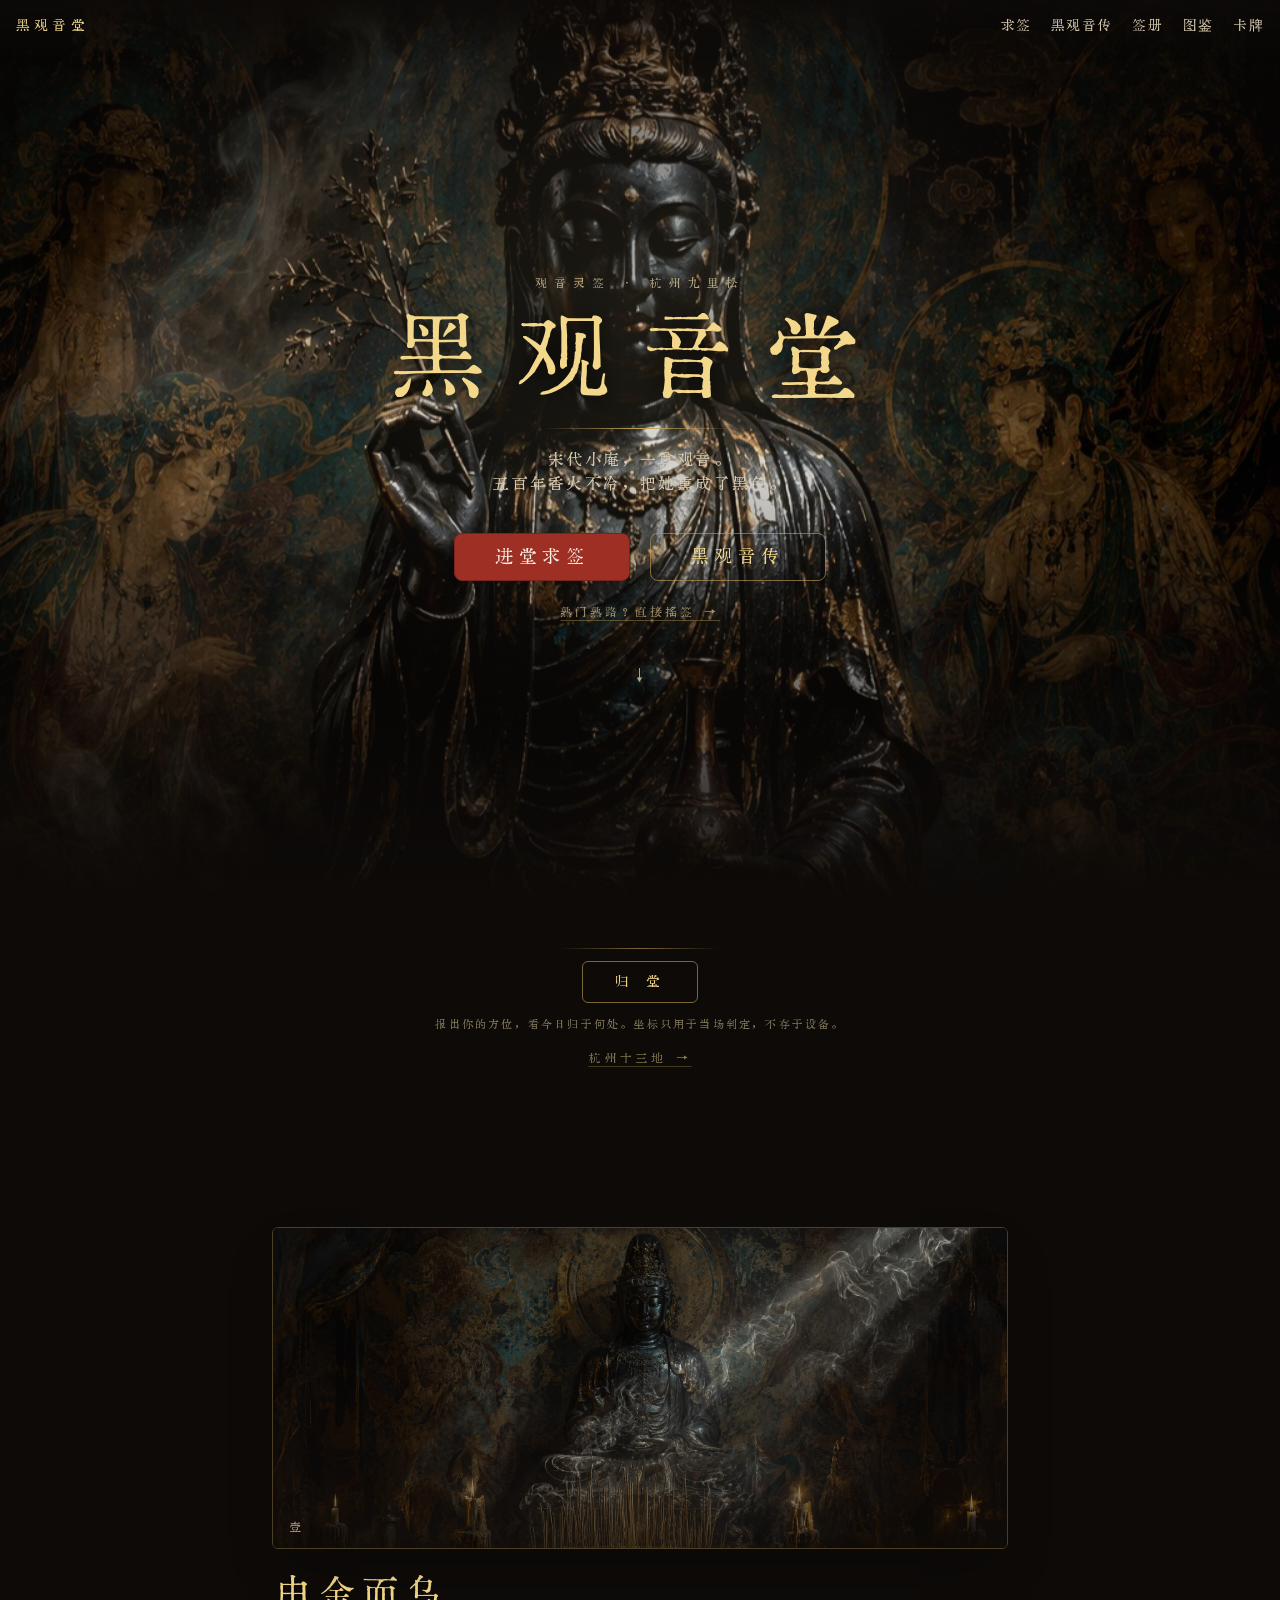
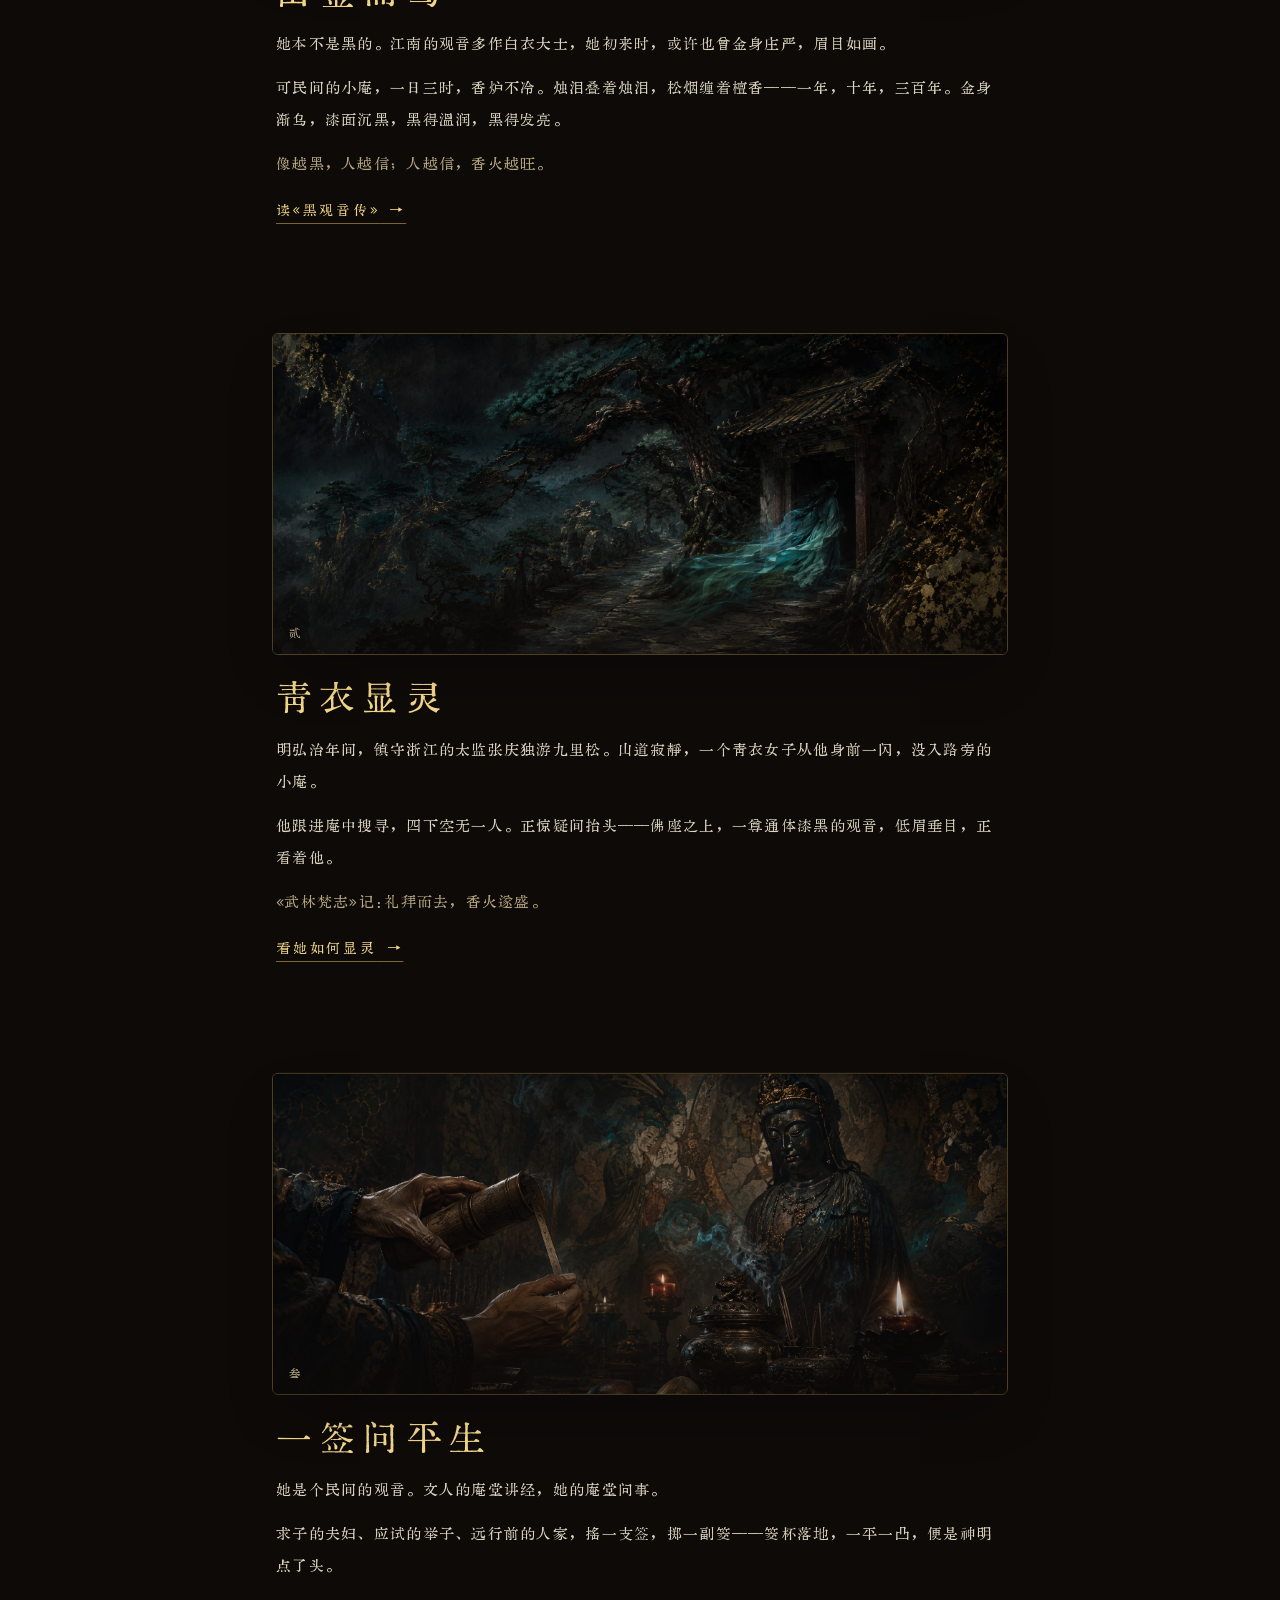
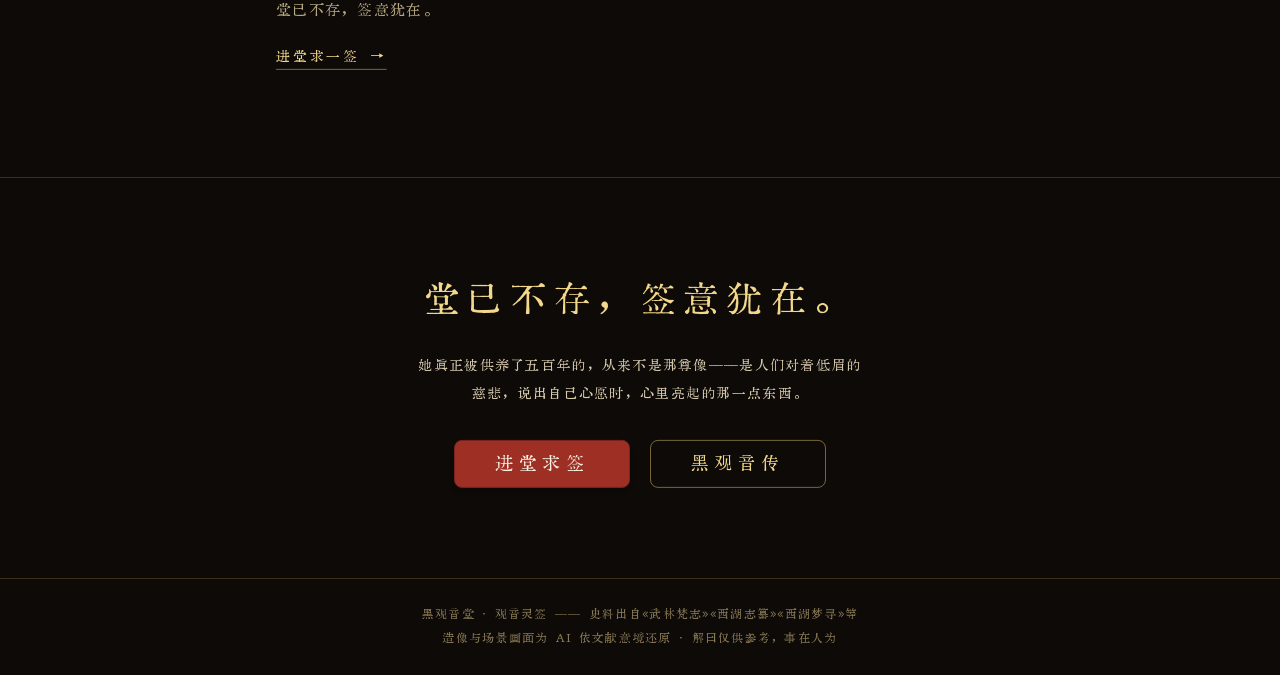
==== commit 7bb3beca: "deploy: 解签提示词补强（签意答问+八字相参）" ====
--- a/index.html
+++ b/index.html
@@ -8,7 +8,7 @@
     <meta name="theme-color" content="#0d0a08" />
     <link rel="icon" type="image/jpeg" href="./story/icon-front-crop.jpg" />
     <title>黑观音堂 · 观音灵签</title>
-    <script type="module" crossorigin src="./assets/index-r4UN4vy6.js"></script>
+    <script type="module" crossorigin src="./assets/index-BaZ8X9Vg.js"></script>
     <link rel="stylesheet" crossorigin href="./assets/index-DjqBPd7r.css">
   </head>
   <body>
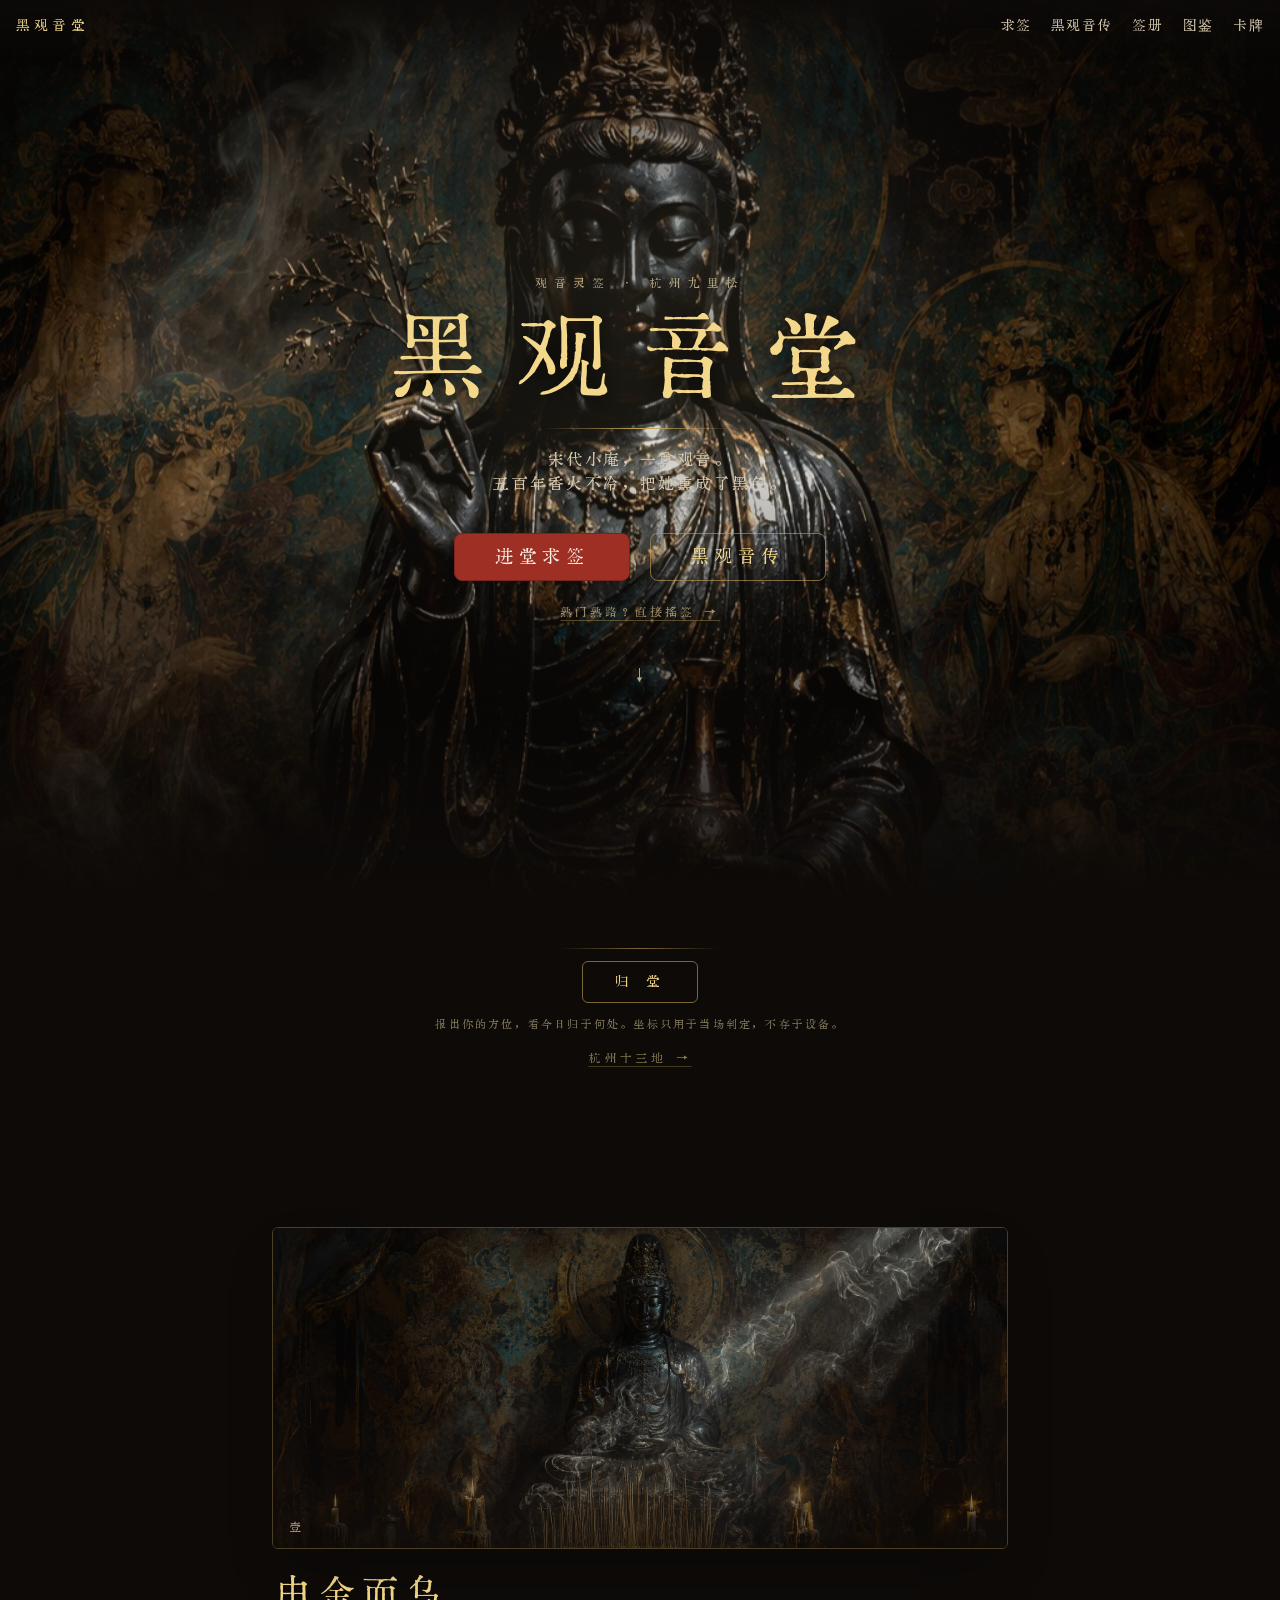
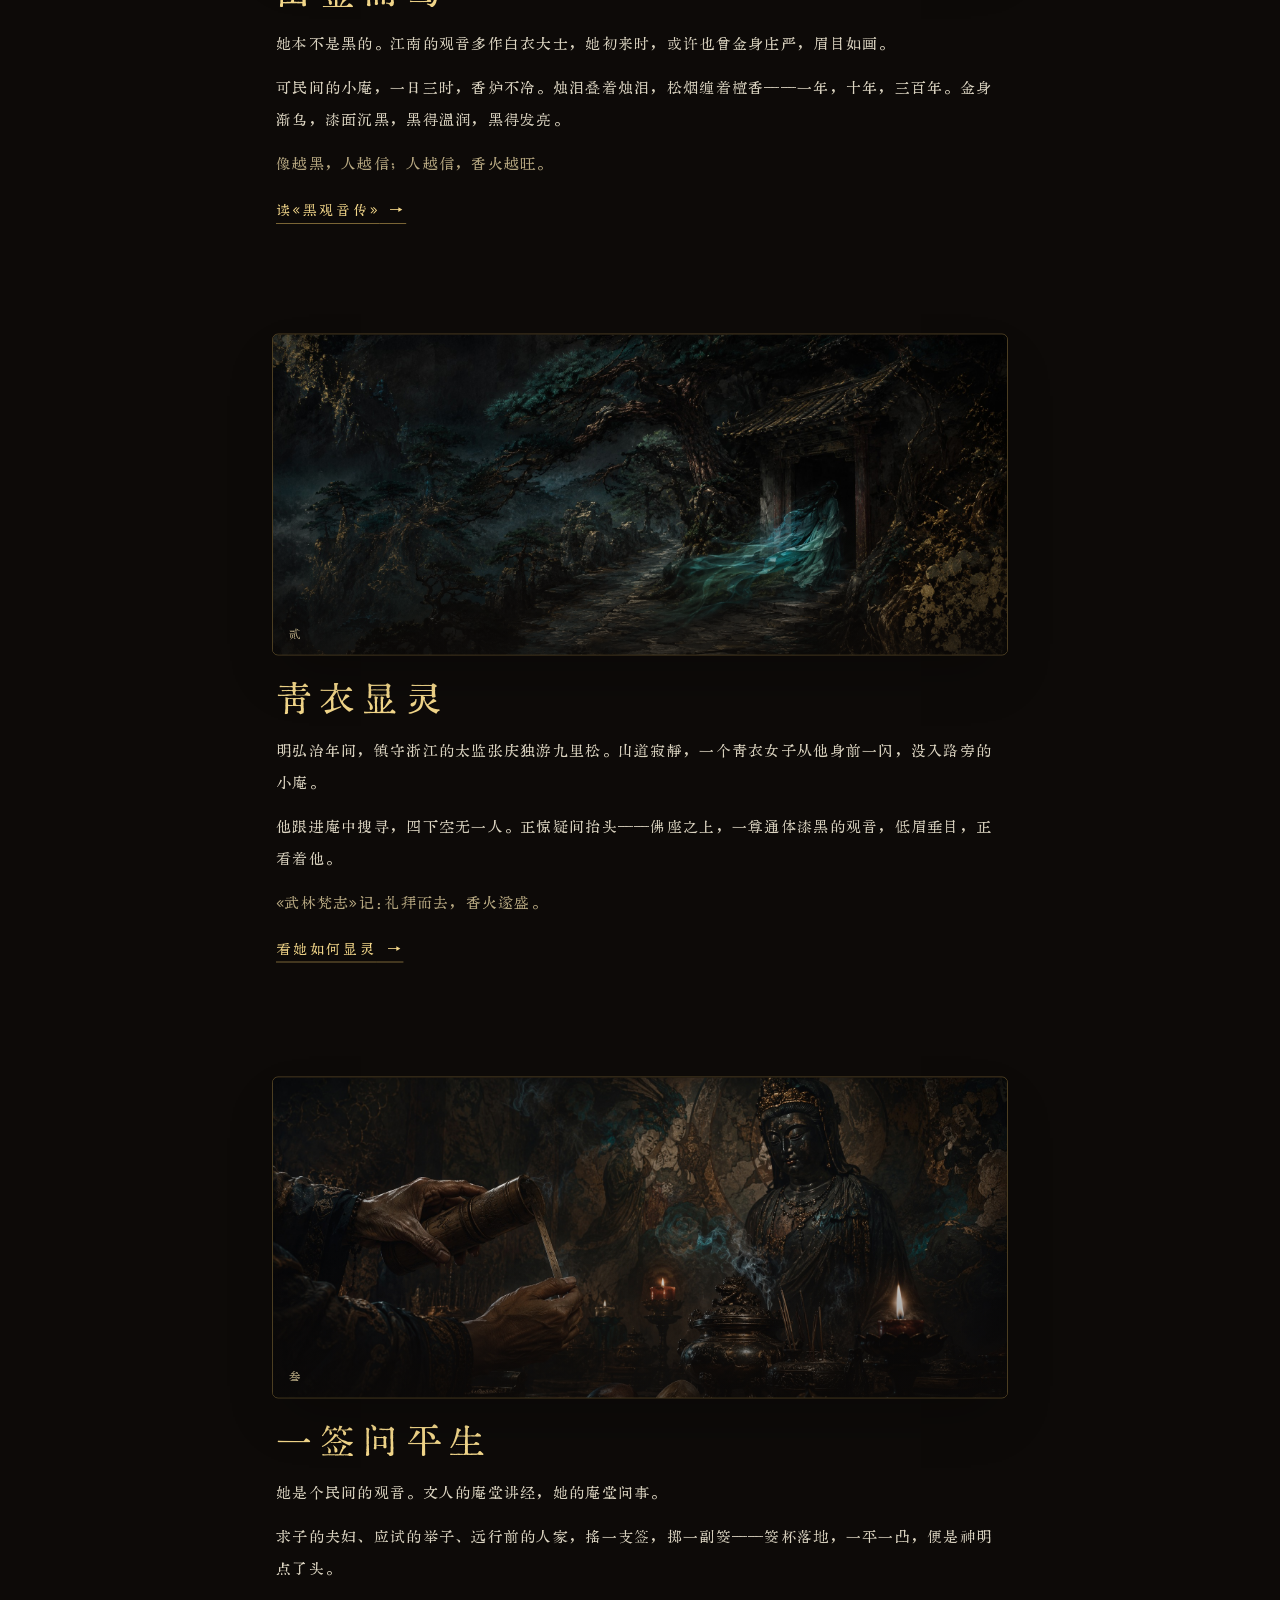
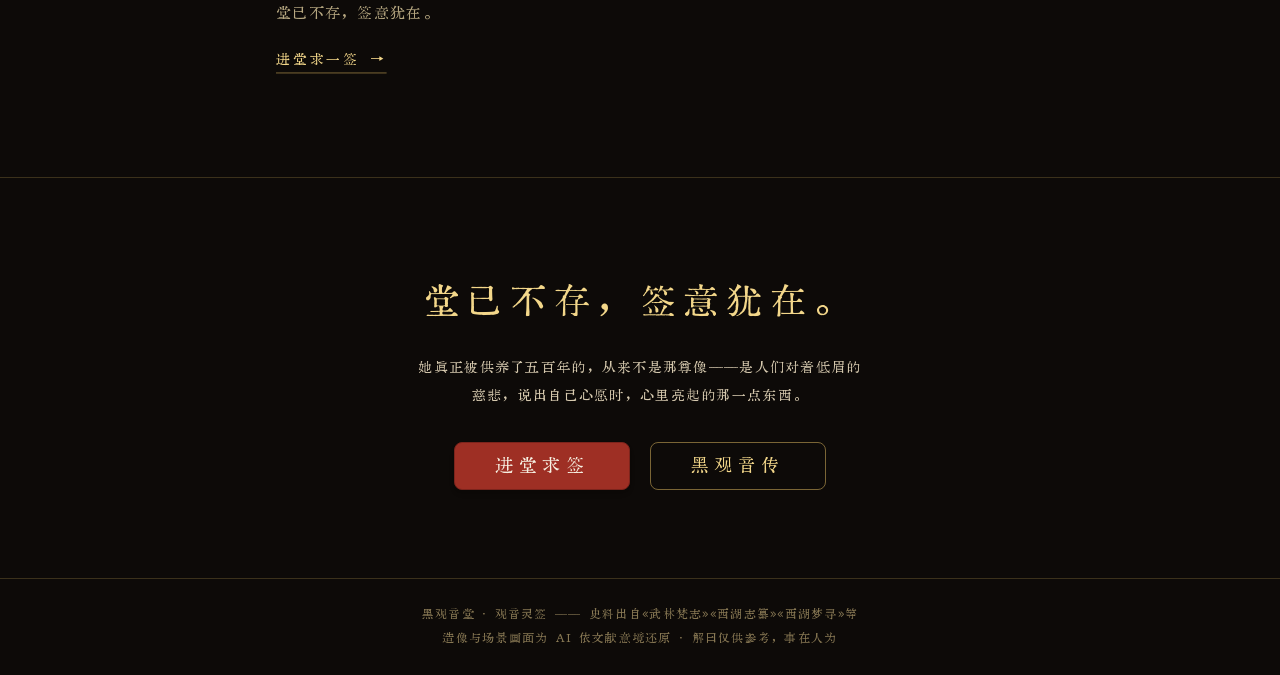
==== commit 346b3ef9: "deploy: 详尽解签报告 + 通名姓每回必经" ====
--- a/index.html
+++ b/index.html
@@ -8,8 +8,8 @@
     <meta name="theme-color" content="#0d0a08" />
     <link rel="icon" type="image/jpeg" href="./story/icon-front-crop.jpg" />
     <title>黑观音堂 · 观音灵签</title>
-    <script type="module" crossorigin src="./assets/index-BaZ8X9Vg.js"></script>
-    <link rel="stylesheet" crossorigin href="./assets/index-DjqBPd7r.css">
+    <script type="module" crossorigin src="./assets/index-DK_YIHjS.js"></script>
+    <link rel="stylesheet" crossorigin href="./assets/index-BYY7e5mR.css">
   </head>
   <body>
     <div id="root"></div>
--- a/assets/index-BYY7e5mR.css
+++ b/assets/index-BYY7e5mR.css
@@ -0,0 +1 @@
+@font-face{font-family:KingHwa;font-style:normal;font-weight:400;font-display:swap;src:url(../fonts/KingHwa.woff2) format("woff2")}*,:before,:after{--tw-border-spacing-x: 0;--tw-border-spacing-y: 0;--tw-translate-x: 0;--tw-translate-y: 0;--tw-rotate: 0;--tw-skew-x: 0;--tw-skew-y: 0;--tw-scale-x: 1;--tw-scale-y: 1;--tw-pan-x: ;--tw-pan-y: ;--tw-pinch-zoom: ;--tw-scroll-snap-strictness: proximity;--tw-gradient-from-position: ;--tw-gradient-via-position: ;--tw-gradient-to-position: ;--tw-ordinal: ;--tw-slashed-zero: ;--tw-numeric-figure: ;--tw-numeric-spacing: ;--tw-numeric-fraction: ;--tw-ring-inset: ;--tw-ring-offset-width: 0px;--tw-ring-offset-color: #fff;--tw-ring-color: rgb(59 130 246 / .5);--tw-ring-offset-shadow: 0 0 #0000;--tw-ring-shadow: 0 0 #0000;--tw-shadow: 0 0 #0000;--tw-shadow-colored: 0 0 #0000;--tw-blur: ;--tw-brightness: ;--tw-contrast: ;--tw-grayscale: ;--tw-hue-rotate: ;--tw-invert: ;--tw-saturate: ;--tw-sepia: ;--tw-drop-shadow: ;--tw-backdrop-blur: ;--tw-backdrop-brightness: ;--tw-backdrop-contrast: ;--tw-backdrop-grayscale: ;--tw-backdrop-hue-rotate: ;--tw-backdrop-invert: ;--tw-backdrop-opacity: ;--tw-backdrop-saturate: ;--tw-backdrop-sepia: ;--tw-contain-size: ;--tw-contain-layout: ;--tw-contain-paint: ;--tw-contain-style: }::backdrop{--tw-border-spacing-x: 0;--tw-border-spacing-y: 0;--tw-translate-x: 0;--tw-translate-y: 0;--tw-rotate: 0;--tw-skew-x: 0;--tw-skew-y: 0;--tw-scale-x: 1;--tw-scale-y: 1;--tw-pan-x: ;--tw-pan-y: ;--tw-pinch-zoom: ;--tw-scroll-snap-strictness: proximity;--tw-gradient-from-position: ;--tw-gradient-via-position: ;--tw-gradient-to-position: ;--tw-ordinal: ;--tw-slashed-zero: ;--tw-numeric-figure: ;--tw-numeric-spacing: ;--tw-numeric-fraction: ;--tw-ring-inset: ;--tw-ring-offset-width: 0px;--tw-ring-offset-color: #fff;--tw-ring-color: rgb(59 130 246 / .5);--tw-ring-offset-shadow: 0 0 #0000;--tw-ring-shadow: 0 0 #0000;--tw-shadow: 0 0 #0000;--tw-shadow-colored: 0 0 #0000;--tw-blur: ;--tw-brightness: ;--tw-contrast: ;--tw-grayscale: ;--tw-hue-rotate: ;--tw-invert: ;--tw-saturate: ;--tw-sepia: ;--tw-drop-shadow: ;--tw-backdrop-blur: ;--tw-backdrop-brightness: ;--tw-backdrop-contrast: ;--tw-backdrop-grayscale: ;--tw-backdrop-hue-rotate: ;--tw-backdrop-invert: ;--tw-backdrop-opacity: ;--tw-backdrop-saturate: ;--tw-backdrop-sepia: ;--tw-contain-size: ;--tw-contain-layout: ;--tw-contain-paint: ;--tw-contain-style: }*,:before,:after{box-sizing:border-box;border-width:0;border-style:solid;border-color:#e5e7eb}:before,:after{--tw-content: ""}html,:host{line-height:1.5;-webkit-text-size-adjust:100%;-moz-tab-size:4;-o-tab-size:4;tab-size:4;font-family:ui-sans-serif,system-ui,sans-serif,"Apple Color Emoji","Segoe UI Emoji",Segoe UI Symbol,"Noto Color Emoji";font-feature-settings:normal;font-variation-settings:normal;-webkit-tap-highlight-color:transparent}body{margin:0;line-height:inherit}hr{height:0;color:inherit;border-top-width:1px}abbr:where([title]){-webkit-text-decoration:underline dotted;text-decoration:underline dotted}h1,h2,h3,h4,h5,h6{font-size:inherit;font-weight:inherit}a{color:inherit;text-decoration:inherit}b,strong{font-weight:bolder}code,kbd,samp,pre{font-family:ui-monospace,SFMono-Regular,Menlo,Monaco,Consolas,Liberation Mono,Courier New,monospace;font-feature-settings:normal;font-variation-settings:normal;font-size:1em}small{font-size:80%}sub,sup{font-size:75%;line-height:0;position:relative;vertical-align:baseline}sub{bottom:-.25em}sup{top:-.5em}table{text-indent:0;border-color:inherit;border-collapse:collapse}button,input,optgroup,select,textarea{font-family:inherit;font-feature-settings:inherit;font-variation-settings:inherit;font-size:100%;font-weight:inherit;line-height:inherit;letter-spacing:inherit;color:inherit;margin:0;padding:0}button,select{text-transform:none}button,input:where([type=button]),input:where([type=reset]),input:where([type=submit]){-webkit-appearance:button;background-color:transparent;background-image:none}:-moz-focusring{outline:auto}:-moz-ui-invalid{box-shadow:none}progress{vertical-align:baseline}::-webkit-inner-spin-button,::-webkit-outer-spin-button{height:auto}[type=search]{-webkit-appearance:textfield;outline-offset:-2px}::-webkit-search-decoration{-webkit-appearance:none}::-webkit-file-upload-button{-webkit-appearance:button;font:inherit}summary{display:list-item}blockquote,dl,dd,h1,h2,h3,h4,h5,h6,hr,figure,p,pre{margin:0}fieldset{margin:0;padding:0}legend{padding:0}ol,ul,menu{list-style:none;margin:0;padding:0}dialog{padding:0}textarea{resize:vertical}input::-moz-placeholder,textarea::-moz-placeholder{opacity:1;color:#9ca3af}input::placeholder,textarea::placeholder{opacity:1;color:#9ca3af}button,[role=button]{cursor:pointer}:disabled{cursor:default}img,svg,video,canvas,audio,iframe,embed,object{display:block;vertical-align:middle}img,video{max-width:100%;height:auto}[hidden]:where(:not([hidden=until-found])){display:none}:root{--background: 0 0% 100%;--foreground: 240 10% 3.9%;--card: 0 0% 100%;--card-foreground: 240 10% 3.9%;--popover: 0 0% 100%;--popover-foreground: 240 10% 3.9%;--primary: 240 5.9% 10%;--primary-foreground: 0 0% 98%;--secondary: 240 4.8% 95.9%;--secondary-foreground: 240 5.9% 10%;--muted: 240 4.8% 95.9%;--muted-foreground: 240 3.8% 46.1%;--accent: 240 4.8% 95.9%;--accent-foreground: 240 5.9% 10%;--destructive: 0 84.2% 60.2%;--destructive-foreground: 0 0% 98%;--border: 240 5.9% 90%;--input: 240 5.9% 90%;--ring: 240 5.9% 10%;--radius: .625rem;--sidebar-background: 0 0% 98%;--sidebar-foreground: 240 5.3% 26.1%;--sidebar-primary: 240 5.9% 10%;--sidebar-primary-foreground: 0 0% 98%;--sidebar-accent: 240 4.8% 95.9%;--sidebar-accent-foreground: 240 5.9% 10%;--sidebar-border: 220 13% 91%;--sidebar-ring: 217.2 91.2% 59.8%}.dark{--background: 240 10% 3.9%;--foreground: 0 0% 98%;--card: 240 10% 3.9%;--card-foreground: 0 0% 98%;--popover: 240 10% 3.9%;--popover-foreground: 0 0% 98%;--primary: 0 0% 98%;--primary-foreground: 240 5.9% 10%;--secondary: 240 3.7% 15.9%;--secondary-foreground: 0 0% 98%;--muted: 240 3.7% 15.9%;--muted-foreground: 240 5% 64.9%;--accent: 240 3.7% 15.9%;--accent-foreground: 0 0% 98%;--destructive: 0 62.8% 30.6%;--destructive-foreground: 0 0% 98%;--border: 240 3.7% 15.9%;--input: 240 3.7% 15.9%;--ring: 240 4.9% 83.9%;--sidebar-background: 240 5.9% 10%;--sidebar-foreground: 240 4.8% 95.9%;--sidebar-primary: 224.3 76.3% 48%;--sidebar-primary-foreground: 0 0% 100%;--sidebar-accent: 240 3.7% 15.9%;--sidebar-accent-foreground: 240 4.8% 95.9%;--sidebar-border: 240 3.7% 15.9%;--sidebar-ring: 217.2 91.2% 59.8%}*{border-color:hsl(var(--border))}body{background-color:hsl(var(--background));color:hsl(var(--foreground))}html{font-family:KingHwa,Songti SC,STSong,SimSun,serif}body{background-color:#f3ecdb;color:#2a2620;letter-spacing:var(--ls-body);background-image:radial-gradient(ellipse at 20% 10%,rgba(184,147,62,.06),transparent 55%),radial-gradient(ellipse at 85% 85%,rgba(158,47,36,.05),transparent 50%),repeating-linear-gradient(0deg,rgba(42,38,32,.012) 0 1px,transparent 1px 4px);min-height:100vh}.container{width:100%}@media(min-width:640px){.container{max-width:640px}}@media(min-width:768px){.container{max-width:768px}}@media(min-width:1024px){.container{max-width:1024px}}@media(min-width:1280px){.container{max-width:1280px}}@media(min-width:1536px){.container{max-width:1536px}}.sr-only{position:absolute;width:1px;height:1px;padding:0;margin:-1px;overflow:hidden;clip:rect(0,0,0,0);white-space:nowrap;border-width:0}.pointer-events-none{pointer-events:none}.visible{visibility:visible}.invisible{visibility:hidden}.fixed{position:fixed}.absolute{position:absolute}.relative{position:relative}.sticky{position:sticky}.-inset-1\.5{inset:-.375rem}.inset-0{inset:0}.inset-x-0{left:0;right:0}.inset-y-0{top:0;bottom:0}.inset-y-2{top:.5rem;bottom:.5rem}.-bottom-12{bottom:-3rem}.-left-12{left:-3rem}.-right-12{right:-3rem}.-top-12{top:-3rem}.-top-2{top:-.5rem}.bottom-0{bottom:0}.bottom-2{bottom:.5rem}.bottom-3{bottom:.75rem}.bottom-6{bottom:1.5rem}.bottom-8{bottom:2rem}.left-0{left:0}.left-1\/2{left:50%}.left-2{left:.5rem}.left-4{left:1rem}.left-\[50\%\]{left:50%}.right-0{right:0}.right-1{right:.25rem}.right-1\.5{right:.375rem}.right-2{right:.5rem}.right-3{right:.75rem}.right-4{right:1rem}.top-0{top:0}.top-1\.5{top:.375rem}.top-1\/2{top:50%}.top-3{top:.75rem}.top-3\.5{top:.875rem}.top-4{top:1rem}.top-6{top:1.5rem}.top-8{top:2rem}.top-\[1px\]{top:1px}.top-\[50\%\]{top:50%}.top-\[6\%\]{top:6%}.top-\[60\%\]{top:60%}.top-\[8\%\]{top:8%}.top-full{top:100%}.isolate{isolation:isolate}.z-0{z-index:0}.z-10{z-index:10}.z-20{z-index:20}.z-30{z-index:30}.z-40{z-index:40}.z-50{z-index:50}.z-\[1\]{z-index:1}.order-first{order:-9999}.order-last{order:9999}.col-start-2{grid-column-start:2}.row-span-2{grid-row:span 2 / span 2}.row-start-1{grid-row-start:1}.\!m-0{margin:0!important}.-mx-1{margin-left:-.25rem;margin-right:-.25rem}.-my-2{margin-top:-.5rem;margin-bottom:-.5rem}.mx-2{margin-left:.5rem;margin-right:.5rem}.mx-3\.5{margin-left:.875rem;margin-right:.875rem}.mx-\[-14px\]{margin-left:-14px;margin-right:-14px}.mx-auto{margin-left:auto;margin-right:auto}.my-0{margin-top:0;margin-bottom:0}.my-0\.5{margin-top:.125rem;margin-bottom:.125rem}.my-1{margin-top:.25rem;margin-bottom:.25rem}.my-3{margin-top:.75rem;margin-bottom:.75rem}.my-8{margin-top:2rem;margin-bottom:2rem}.-ml-4{margin-left:-1rem}.-mt-4{margin-top:-1rem}.-mt-\[100vh\]{margin-top:-100vh}.mb-1{margin-bottom:.25rem}.mb-2{margin-bottom:.5rem}.mb-3{margin-bottom:.75rem}.ml-1{margin-left:.25rem}.ml-2{margin-left:.5rem}.ml-4{margin-left:1rem}.ml-auto{margin-left:auto}.mr-1\.5{margin-right:.375rem}.mr-2{margin-right:.5rem}.mr-4{margin-right:1rem}.mt-0\.5{margin-top:.125rem}.mt-1{margin-top:.25rem}.mt-1\.5{margin-top:.375rem}.mt-10{margin-top:2.5rem}.mt-12{margin-top:3rem}.mt-16{margin-top:4rem}.mt-2{margin-top:.5rem}.mt-20{margin-top:5rem}.mt-3{margin-top:.75rem}.mt-4{margin-top:1rem}.mt-5{margin-top:1.25rem}.mt-6{margin-top:1.5rem}.mt-7{margin-top:1.75rem}.mt-8{margin-top:2rem}.mt-auto{margin-top:auto}.line-clamp-1{overflow:hidden;display:-webkit-box;-webkit-box-orient:vertical;-webkit-line-clamp:1}.line-clamp-2{overflow:hidden;display:-webkit-box;-webkit-box-orient:vertical;-webkit-line-clamp:2}.block{display:block}.flex{display:flex}.inline-flex{display:inline-flex}.table{display:table}.table-caption{display:table-caption}.table-cell{display:table-cell}.table-row{display:table-row}.grid{display:grid}.hidden{display:none}.aspect-\[3\/4\]{aspect-ratio:3/4}.aspect-\[4\/5\]{aspect-ratio:4/5}.aspect-\[5\/7\]{aspect-ratio:5/7}.aspect-square{aspect-ratio:1 / 1}.aspect-video{aspect-ratio:16 / 9}.size-10{width:2.5rem;height:2.5rem}.size-2{width:.5rem;height:.5rem}.size-2\.5{width:.625rem;height:.625rem}.size-3{width:.75rem;height:.75rem}.size-3\.5{width:.875rem;height:.875rem}.size-4{width:1rem;height:1rem}.size-6{width:1.5rem;height:1.5rem}.size-7{width:1.75rem;height:1.75rem}.size-8{width:2rem;height:2rem}.size-9{width:2.25rem;height:2.25rem}.size-auto{width:auto;height:auto}.size-full{width:100%;height:100%}.h-1\.5{height:.375rem}.h-10{height:2.5rem}.h-11{height:2.75rem}.h-12{height:3rem}.h-16{height:4rem}.h-2{height:.5rem}.h-2\.5{height:.625rem}.h-20{height:5rem}.h-28{height:7rem}.h-3{height:.75rem}.h-4{height:1rem}.h-40{height:10rem}.h-5{height:1.25rem}.h-56{height:14rem}.h-6{height:1.5rem}.h-64{height:16rem}.h-7{height:1.75rem}.h-72{height:18rem}.h-8{height:2rem}.h-9{height:2.25rem}.h-\[1\.15rem\]{height:1.15rem}.h-\[170vh\]{height:170vh}.h-\[20vh\]{height:20vh}.h-\[calc\(100\%-1px\)\]{height:calc(100% - 1px)}.h-\[var\(--radix-navigation-menu-viewport-height\)\]{height:var(--radix-navigation-menu-viewport-height)}.h-\[var\(--radix-select-trigger-height\)\]{height:var(--radix-select-trigger-height)}.h-auto{height:auto}.h-full{height:100%}.h-px{height:1px}.h-screen{height:100vh}.h-svh{height:100svh}.max-h-\[300px\]{max-height:300px}.max-h-\[52vh\]{max-height:52vh}.max-h-full{max-height:100%}.min-h-0{min-height:0px}.min-h-16{min-height:4rem}.min-h-24{min-height:6rem}.min-h-4{min-height:1rem}.min-h-40{min-height:10rem}.min-h-screen{min-height:100vh}.min-h-svh{min-height:100svh}.w-0{width:0px}.w-1{width:.25rem}.w-11{width:2.75rem}.w-12{width:3rem}.w-16{width:4rem}.w-2{width:.5rem}.w-2\.5{width:.625rem}.w-24{width:6rem}.w-28{width:7rem}.w-3{width:.75rem}.w-3\/4{width:75%}.w-32{width:8rem}.w-36{width:9rem}.w-4{width:1rem}.w-40{width:10rem}.w-44{width:11rem}.w-48{width:12rem}.w-5{width:1.25rem}.w-56{width:14rem}.w-6{width:1.5rem}.w-64{width:16rem}.w-7{width:1.75rem}.w-72{width:18rem}.w-8{width:2rem}.w-9{width:2.25rem}.w-\[100px\]{width:100px}.w-\[8\.6rem\]{width:8.6rem}.w-auto{width:auto}.w-fit{width:-moz-fit-content;width:fit-content}.w-full{width:100%}.w-max{width:-moz-max-content;width:max-content}.w-px{width:1px}.min-w-0{min-width:0px}.min-w-10{min-width:2.5rem}.min-w-5{min-width:1.25rem}.min-w-8{min-width:2rem}.min-w-9{min-width:2.25rem}.min-w-\[12rem\]{min-width:12rem}.min-w-\[8rem\]{min-width:8rem}.min-w-\[var\(--radix-select-trigger-width\)\]{min-width:var(--radix-select-trigger-width)}.max-w-3xl{max-width:48rem}.max-w-5xl{max-width:64rem}.max-w-\[calc\(100\%-2rem\)\]{max-width:calc(100% - 2rem)}.max-w-max{max-width:-moz-max-content;max-width:max-content}.max-w-md{max-width:28rem}.max-w-sm{max-width:24rem}.max-w-xl{max-width:36rem}.flex-1{flex:1 1 0%}.shrink-0{flex-shrink:0}.grow{flex-grow:1}.grow-0{flex-grow:0}.basis-full{flex-basis:100%}.caption-bottom{caption-side:bottom}.border-collapse{border-collapse:collapse}.-translate-x-1\/2{--tw-translate-x: -50%;transform:translate(var(--tw-translate-x),var(--tw-translate-y)) rotate(var(--tw-rotate)) skew(var(--tw-skew-x)) skewY(var(--tw-skew-y)) scaleX(var(--tw-scale-x)) scaleY(var(--tw-scale-y))}.-translate-x-px{--tw-translate-x: -1px;transform:translate(var(--tw-translate-x),var(--tw-translate-y)) rotate(var(--tw-rotate)) skew(var(--tw-skew-x)) skewY(var(--tw-skew-y)) scaleX(var(--tw-scale-x)) scaleY(var(--tw-scale-y))}.-translate-y-1\/2{--tw-translate-y: -50%;transform:translate(var(--tw-translate-x),var(--tw-translate-y)) rotate(var(--tw-rotate)) skew(var(--tw-skew-x)) skewY(var(--tw-skew-y)) scaleX(var(--tw-scale-x)) scaleY(var(--tw-scale-y))}.translate-x-\[-50\%\]{--tw-translate-x: -50%;transform:translate(var(--tw-translate-x),var(--tw-translate-y)) rotate(var(--tw-rotate)) skew(var(--tw-skew-x)) skewY(var(--tw-skew-y)) scaleX(var(--tw-scale-x)) scaleY(var(--tw-scale-y))}.translate-x-px{--tw-translate-x: 1px;transform:translate(var(--tw-translate-x),var(--tw-translate-y)) rotate(var(--tw-rotate)) skew(var(--tw-skew-x)) skewY(var(--tw-skew-y)) scaleX(var(--tw-scale-x)) scaleY(var(--tw-scale-y))}.translate-y-0\.5{--tw-translate-y: .125rem;transform:translate(var(--tw-translate-x),var(--tw-translate-y)) rotate(var(--tw-rotate)) skew(var(--tw-skew-x)) skewY(var(--tw-skew-y)) scaleX(var(--tw-scale-x)) scaleY(var(--tw-scale-y))}.translate-y-\[-50\%\]{--tw-translate-y: -50%;transform:translate(var(--tw-translate-x),var(--tw-translate-y)) rotate(var(--tw-rotate)) skew(var(--tw-skew-x)) skewY(var(--tw-skew-y)) scaleX(var(--tw-scale-x)) scaleY(var(--tw-scale-y))}.translate-y-\[calc\(-50\%_-_2px\)\]{--tw-translate-y: calc(-50% - 2px) ;transform:translate(var(--tw-translate-x),var(--tw-translate-y)) rotate(var(--tw-rotate)) skew(var(--tw-skew-x)) skewY(var(--tw-skew-y)) scaleX(var(--tw-scale-x)) scaleY(var(--tw-scale-y))}.rotate-45{--tw-rotate: 45deg;transform:translate(var(--tw-translate-x),var(--tw-translate-y)) rotate(var(--tw-rotate)) skew(var(--tw-skew-x)) skewY(var(--tw-skew-y)) scaleX(var(--tw-scale-x)) scaleY(var(--tw-scale-y))}.rotate-90{--tw-rotate: 90deg;transform:translate(var(--tw-translate-x),var(--tw-translate-y)) rotate(var(--tw-rotate)) skew(var(--tw-skew-x)) skewY(var(--tw-skew-y)) scaleX(var(--tw-scale-x)) scaleY(var(--tw-scale-y))}.transform{transform:translate(var(--tw-translate-x),var(--tw-translate-y)) rotate(var(--tw-rotate)) skew(var(--tw-skew-x)) skewY(var(--tw-skew-y)) scaleX(var(--tw-scale-x)) scaleY(var(--tw-scale-y))}@keyframes bounce{0%,to{transform:translateY(-25%);animation-timing-function:cubic-bezier(.8,0,1,1)}50%{transform:none;animation-timing-function:cubic-bezier(0,0,.2,1)}}.animate-bounce{animation:bounce 1s infinite}@keyframes caret-blink{0%,70%,to{opacity:1}20%,50%{opacity:0}}.animate-caret-blink{animation:caret-blink 1.25s ease-out infinite}@keyframes pulse{50%{opacity:.5}}.animate-pulse{animation:pulse 2s cubic-bezier(.4,0,.6,1) infinite}@keyframes spin{to{transform:rotate(360deg)}}.animate-spin{animation:spin 1s linear infinite}.cursor-default{cursor:default}.cursor-grab{cursor:grab}.cursor-not-allowed{cursor:not-allowed}.cursor-pointer{cursor:pointer}.cursor-text{cursor:text}.touch-none{touch-action:none}.select-none{-webkit-user-select:none;-moz-user-select:none;user-select:none}.resize-none{resize:none}.resize{resize:both}.scroll-my-1{scroll-margin-top:.25rem;scroll-margin-bottom:.25rem}.scroll-py-1{scroll-padding-top:.25rem;scroll-padding-bottom:.25rem}.list-disc{list-style-type:disc}.list-none{list-style-type:none}.auto-rows-min{grid-auto-rows:min-content}.grid-cols-2{grid-template-columns:repeat(2,minmax(0,1fr))}.grid-cols-3{grid-template-columns:repeat(3,minmax(0,1fr))}.grid-cols-\[0_1fr\]{grid-template-columns:0 1fr}.grid-rows-\[auto_auto\]{grid-template-rows:auto auto}.flex-row{flex-direction:row}.flex-col{flex-direction:column}.flex-col-reverse{flex-direction:column-reverse}.flex-wrap{flex-wrap:wrap}.place-content-center{place-content:center}.items-start{align-items:flex-start}.items-end{align-items:flex-end}.items-center{align-items:center}.items-baseline{align-items:baseline}.items-stretch{align-items:stretch}.justify-start{justify-content:flex-start}.justify-end{justify-content:flex-end}.justify-center{justify-content:center}.justify-between{justify-content:space-between}.justify-items-start{justify-items:start}.gap-0\.5{gap:.125rem}.gap-1{gap:.25rem}.gap-1\.5{gap:.375rem}.gap-10{gap:2.5rem}.gap-2{gap:.5rem}.gap-2\.5{gap:.625rem}.gap-20{gap:5rem}.gap-3{gap:.75rem}.gap-4{gap:1rem}.gap-5{gap:1.25rem}.gap-6{gap:1.5rem}.gap-7{gap:1.75rem}.gap-8{gap:2rem}.gap-\[--spacing\(var\(--gap\)\)\]{gap:var(--spacing(var(--gap)))}.gap-x-6{-moz-column-gap:1.5rem;column-gap:1.5rem}.gap-y-0\.5{row-gap:.125rem}.gap-y-1\.5{row-gap:.375rem}.gap-y-2{row-gap:.5rem}.space-y-1>:not([hidden])~:not([hidden]){--tw-space-y-reverse: 0;margin-top:calc(.25rem * calc(1 - var(--tw-space-y-reverse)));margin-bottom:calc(.25rem * var(--tw-space-y-reverse))}.space-y-1\.5>:not([hidden])~:not([hidden]){--tw-space-y-reverse: 0;margin-top:calc(.375rem * calc(1 - var(--tw-space-y-reverse)));margin-bottom:calc(.375rem * var(--tw-space-y-reverse))}.space-y-3>:not([hidden])~:not([hidden]){--tw-space-y-reverse: 0;margin-top:calc(.75rem * calc(1 - var(--tw-space-y-reverse)));margin-bottom:calc(.75rem * var(--tw-space-y-reverse))}.self-start{align-self:flex-start}.self-stretch{align-self:stretch}.justify-self-end{justify-self:end}.overflow-auto{overflow:auto}.overflow-hidden{overflow:hidden}.overflow-visible{overflow:visible}.overflow-x-auto{overflow-x:auto}.overflow-y-auto{overflow-y:auto}.overflow-x-hidden{overflow-x:hidden}.truncate{overflow:hidden;text-overflow:ellipsis;white-space:nowrap}.whitespace-nowrap{white-space:nowrap}.whitespace-pre-wrap{white-space:pre-wrap}.text-balance{text-wrap:balance}.break-words{overflow-wrap:break-word}.rounded{border-radius:.25rem}.rounded-\[2px\]{border-radius:2px}.rounded-\[4px\]{border-radius:4px}.rounded-\[50\%\]{border-radius:50%}.rounded-\[calc\(var\(--radius\)-5px\)\]{border-radius:calc(var(--radius) - 5px)}.rounded-\[inherit\]{border-radius:inherit}.rounded-full{border-radius:9999px}.rounded-lg{border-radius:var(--radius)}.rounded-md{border-radius:calc(var(--radius) - 2px)}.rounded-none{border-radius:0}.rounded-sm{border-radius:calc(var(--radius) - 4px)}.rounded-xl{border-radius:calc(var(--radius) + 4px)}.rounded-xs{border-radius:calc(var(--radius) - 6px)}.rounded-b-\[2\.2rem\]{border-bottom-right-radius:2.2rem;border-bottom-left-radius:2.2rem}.rounded-l-md{border-top-left-radius:calc(var(--radius) - 2px);border-bottom-left-radius:calc(var(--radius) - 2px)}.rounded-r-md{border-top-right-radius:calc(var(--radius) - 2px);border-bottom-right-radius:calc(var(--radius) - 2px)}.rounded-t-lg{border-top-left-radius:var(--radius);border-top-right-radius:var(--radius)}.rounded-t-sm{border-top-left-radius:calc(var(--radius) - 4px);border-top-right-radius:calc(var(--radius) - 4px)}.rounded-tl-sm{border-top-left-radius:calc(var(--radius) - 4px)}.border{border-width:1px}.border-0{border-width:0px}.border-2{border-width:2px}.border-\[1\.5px\]{border-width:1.5px}.border-y{border-top-width:1px;border-bottom-width:1px}.border-b{border-bottom-width:1px}.border-l{border-left-width:1px}.border-r{border-right-width:1px}.border-t{border-top-width:1px}.border-dashed{border-style:dashed}.border-\[\#37322b\]{--tw-border-opacity: 1;border-color:rgb(55 50 43 / var(--tw-border-opacity, 1))}.border-\[\#6b5320\]{--tw-border-opacity: 1;border-color:rgb(107 83 32 / var(--tw-border-opacity, 1))}.border-\[\#7c241c\]{--tw-border-opacity: 1;border-color:rgb(124 36 28 / var(--tw-border-opacity, 1))}.border-\[\#8a6a2f\]{--tw-border-opacity: 1;border-color:rgb(138 106 47 / var(--tw-border-opacity, 1))}.border-\[\#8a6a2f\]\/80{border-color:#8a6a2fcc}.border-\[\#8a7a55\]\/70{border-color:#8a7a55b3}.border-\[\#c3a254\]{--tw-border-opacity: 1;border-color:rgb(195 162 84 / var(--tw-border-opacity, 1))}.border-\[\#c3a254\]\/10{border-color:#c3a2541a}.border-\[\#c3a254\]\/15{border-color:#c3a25426}.border-\[\#c3a254\]\/20{border-color:#c3a25433}.border-\[\#c3a254\]\/25{border-color:#c3a25440}.border-\[\#c3a254\]\/30{border-color:#c3a2544d}.border-\[\#c3a254\]\/35{border-color:#c3a25459}.border-\[\#c3a254\]\/40{border-color:#c3a25466}.border-\[\#c3a254\]\/45{border-color:#c3a25473}.border-\[\#c3a254\]\/50{border-color:#c3a25480}.border-\[\#c3a254\]\/60{border-color:#c3a25499}.border-\[\#c3a254\]\/70{border-color:#c3a254b3}.border-\[\#f3d78a\]\/60{border-color:#f3d78a99}.border-border{border-color:hsl(var(--border))}.border-border\/50{border-color:hsl(var(--border) / .5)}.border-input{border-color:hsl(var(--input))}.border-primary{border-color:hsl(var(--primary))}.border-sidebar-border{border-color:hsl(var(--sidebar-border))}.border-transparent{border-color:transparent}.border-l-transparent{border-left-color:transparent}.border-t-transparent{border-top-color:transparent}.bg-\[\#0a0806\]{--tw-bg-opacity: 1;background-color:rgb(10 8 6 / var(--tw-bg-opacity, 1))}.bg-\[\#0c0907\]{--tw-bg-opacity: 1;background-color:rgb(12 9 7 / var(--tw-bg-opacity, 1))}.bg-\[\#0c0907\]\/85{background-color:#0c0907d9}.bg-\[\#0d0a08\]{--tw-bg-opacity: 1;background-color:rgb(13 10 8 / var(--tw-bg-opacity, 1))}.bg-\[\#0d0a08\]\/15{background-color:#0d0a0826}.bg-\[\#0d0a08\]\/25{background-color:#0d0a0840}.bg-\[\#0d0a08\]\/40{background-color:#0d0a0866}.bg-\[\#0d0a08\]\/50{background-color:#0d0a0880}.bg-\[\#0d0a08\]\/60{background-color:#0d0a0899}.bg-\[\#0d0a08\]\/70{background-color:#0d0a08b3}.bg-\[\#0d0a08\]\/80{background-color:#0d0a08cc}.bg-\[\#14100c\]{--tw-bg-opacity: 1;background-color:rgb(20 16 12 / var(--tw-bg-opacity, 1))}.bg-\[\#170806\]{--tw-bg-opacity: 1;background-color:rgb(23 8 6 / var(--tw-bg-opacity, 1))}.bg-\[\#171008\]{--tw-bg-opacity: 1;background-color:rgb(23 16 8 / var(--tw-bg-opacity, 1))}.bg-\[\#171008\]\/95{background-color:#171008f2}.bg-\[\#171310\]{--tw-bg-opacity: 1;background-color:rgb(23 19 16 / var(--tw-bg-opacity, 1))}.bg-\[\#171310\]\/70{background-color:#171310b3}.bg-\[\#4a443c\]{--tw-bg-opacity: 1;background-color:rgb(74 68 60 / var(--tw-bg-opacity, 1))}.bg-\[\#9e2f24\]{--tw-bg-opacity: 1;background-color:rgb(158 47 36 / var(--tw-bg-opacity, 1))}.bg-\[\#c3a254\]\/15{background-color:#c3a25426}.bg-\[\#c3a254\]\/20{background-color:#c3a25433}.bg-\[\#f7f2e4\]{--tw-bg-opacity: 1;background-color:rgb(247 242 228 / var(--tw-bg-opacity, 1))}.bg-\[\#f7f2e4\]\/90{background-color:#f7f2e4e6}.bg-accent{background-color:hsl(var(--accent))}.bg-background{background-color:hsl(var(--background))}.bg-black{--tw-bg-opacity: 1;background-color:rgb(0 0 0 / var(--tw-bg-opacity, 1))}.bg-black\/50{background-color:#00000080}.bg-black\/70{background-color:#000000b3}.bg-border{background-color:hsl(var(--border))}.bg-card{background-color:hsl(var(--card))}.bg-destructive{--tw-bg-opacity: 1;background-color:hsl(var(--destructive) / var(--tw-bg-opacity, 1))}.bg-foreground{background-color:hsl(var(--foreground))}.bg-input{background-color:hsl(var(--input))}.bg-muted{background-color:hsl(var(--muted))}.bg-muted\/50{background-color:hsl(var(--muted) / .5)}.bg-popover{background-color:hsl(var(--popover))}.bg-primary{background-color:hsl(var(--primary))}.bg-primary\/20{background-color:hsl(var(--primary) / .2)}.bg-secondary{background-color:hsl(var(--secondary))}.bg-sidebar{background-color:hsl(var(--sidebar-background))}.bg-sidebar-border{background-color:hsl(var(--sidebar-border))}.bg-transparent{background-color:transparent}.bg-white{--tw-bg-opacity: 1;background-color:rgb(255 255 255 / var(--tw-bg-opacity, 1))}.bg-gradient-to-b{background-image:linear-gradient(to bottom,var(--tw-gradient-stops))}.bg-gradient-to-br{background-image:linear-gradient(to bottom right,var(--tw-gradient-stops))}.bg-gradient-to-l{background-image:linear-gradient(to left,var(--tw-gradient-stops))}.bg-gradient-to-r{background-image:linear-gradient(to right,var(--tw-gradient-stops))}.bg-gradient-to-t{background-image:linear-gradient(to top,var(--tw-gradient-stops))}.from-\[\#0c0907\]\/70{--tw-gradient-from: rgb(12 9 7 / .7) var(--tw-gradient-from-position);--tw-gradient-to: rgb(12 9 7 / 0) var(--tw-gradient-to-position);--tw-gradient-stops: var(--tw-gradient-from), var(--tw-gradient-to)}.from-\[\#0d0a08\]\/45{--tw-gradient-from: rgb(13 10 8 / .45) var(--tw-gradient-from-position);--tw-gradient-to: rgb(13 10 8 / 0) var(--tw-gradient-to-position);--tw-gradient-stops: var(--tw-gradient-from), var(--tw-gradient-to)}.from-\[\#0d0a08\]\/55{--tw-gradient-from: rgb(13 10 8 / .55) var(--tw-gradient-from-position);--tw-gradient-to: rgb(13 10 8 / 0) var(--tw-gradient-to-position);--tw-gradient-stops: var(--tw-gradient-from), var(--tw-gradient-to)}.from-\[\#0d0a08\]\/60{--tw-gradient-from: rgb(13 10 8 / .6) var(--tw-gradient-from-position);--tw-gradient-to: rgb(13 10 8 / 0) var(--tw-gradient-to-position);--tw-gradient-stops: var(--tw-gradient-from), var(--tw-gradient-to)}.from-\[\#0d0a08\]\/70{--tw-gradient-from: rgb(13 10 8 / .7) var(--tw-gradient-from-position);--tw-gradient-to: rgb(13 10 8 / 0) var(--tw-gradient-to-position);--tw-gradient-stops: var(--tw-gradient-from), var(--tw-gradient-to)}.from-\[\#0d0a08\]\/85{--tw-gradient-from: rgb(13 10 8 / .85) var(--tw-gradient-from-position);--tw-gradient-to: rgb(13 10 8 / 0) var(--tw-gradient-to-position);--tw-gradient-stops: var(--tw-gradient-from), var(--tw-gradient-to)}.from-\[\#171310\]{--tw-gradient-from: #171310 var(--tw-gradient-from-position);--tw-gradient-to: rgb(23 19 16 / 0) var(--tw-gradient-to-position);--tw-gradient-stops: var(--tw-gradient-from), var(--tw-gradient-to)}.from-\[\#6b241a\]{--tw-gradient-from: #6b241a var(--tw-gradient-from-position);--tw-gradient-to: rgb(107 36 26 / 0) var(--tw-gradient-to-position);--tw-gradient-stops: var(--tw-gradient-from), var(--tw-gradient-to)}.from-\[\#6b4a2a\]{--tw-gradient-from: #6b4a2a var(--tw-gradient-from-position);--tw-gradient-to: rgb(107 74 42 / 0) var(--tw-gradient-to-position);--tw-gradient-stops: var(--tw-gradient-from), var(--tw-gradient-to)}.from-\[\#a8822f\]{--tw-gradient-from: #a8822f var(--tw-gradient-from-position);--tw-gradient-to: rgb(168 130 47 / 0) var(--tw-gradient-to-position);--tw-gradient-stops: var(--tw-gradient-from), var(--tw-gradient-to)}.from-\[\#c3a254\]\/15{--tw-gradient-from: rgb(195 162 84 / .15) var(--tw-gradient-from-position);--tw-gradient-to: rgb(195 162 84 / 0) var(--tw-gradient-to-position);--tw-gradient-stops: var(--tw-gradient-from), var(--tw-gradient-to)}.from-\[\#c3a254\]\/60{--tw-gradient-from: rgb(195 162 84 / .6) var(--tw-gradient-from-position);--tw-gradient-to: rgb(195 162 84 / 0) var(--tw-gradient-to-position);--tw-gradient-stops: var(--tw-gradient-from), var(--tw-gradient-to)}.from-\[\#e2d2a4\]{--tw-gradient-from: #e2d2a4 var(--tw-gradient-from-position);--tw-gradient-to: rgb(226 210 164 / 0) var(--tw-gradient-to-position);--tw-gradient-stops: var(--tw-gradient-from), var(--tw-gradient-to)}.from-\[\#e6c96e\]{--tw-gradient-from: #e6c96e var(--tw-gradient-from-position);--tw-gradient-to: rgb(230 201 110 / 0) var(--tw-gradient-to-position);--tw-gradient-stops: var(--tw-gradient-from), var(--tw-gradient-to)}.from-\[\#e8c96e\]{--tw-gradient-from: #e8c96e var(--tw-gradient-from-position);--tw-gradient-to: rgb(232 201 110 / 0) var(--tw-gradient-to-position);--tw-gradient-stops: var(--tw-gradient-from), var(--tw-gradient-to)}.from-\[\#e8d9ae\]{--tw-gradient-from: #e8d9ae var(--tw-gradient-from-position);--tw-gradient-to: rgb(232 217 174 / 0) var(--tw-gradient-to-position);--tw-gradient-stops: var(--tw-gradient-from), var(--tw-gradient-to)}.from-\[\#f3d78a\]\/25{--tw-gradient-from: rgb(243 215 138 / .25) var(--tw-gradient-from-position);--tw-gradient-to: rgb(243 215 138 / 0) var(--tw-gradient-to-position);--tw-gradient-stops: var(--tw-gradient-from), var(--tw-gradient-to)}.from-black\/35{--tw-gradient-from: rgb(0 0 0 / .35) var(--tw-gradient-from-position);--tw-gradient-to: rgb(0 0 0 / 0) var(--tw-gradient-to-position);--tw-gradient-stops: var(--tw-gradient-from), var(--tw-gradient-to)}.from-black\/75{--tw-gradient-from: rgb(0 0 0 / .75) var(--tw-gradient-from-position);--tw-gradient-to: rgb(0 0 0 / 0) var(--tw-gradient-to-position);--tw-gradient-stops: var(--tw-gradient-from), var(--tw-gradient-to)}.from-black\/90{--tw-gradient-from: rgb(0 0 0 / .9) var(--tw-gradient-from-position);--tw-gradient-to: rgb(0 0 0 / 0) var(--tw-gradient-to-position);--tw-gradient-stops: var(--tw-gradient-from), var(--tw-gradient-to)}.from-transparent{--tw-gradient-from: transparent var(--tw-gradient-from-position);--tw-gradient-to: rgb(0 0 0 / 0) var(--tw-gradient-to-position);--tw-gradient-stops: var(--tw-gradient-from), var(--tw-gradient-to)}.via-\[\#0d0a08\]\/15{--tw-gradient-to: rgb(13 10 8 / 0) var(--tw-gradient-to-position);--tw-gradient-stops: var(--tw-gradient-from), rgb(13 10 8 / .15) var(--tw-gradient-via-position), var(--tw-gradient-to)}.via-\[\#481710\]{--tw-gradient-to: rgb(72 23 16 / 0) var(--tw-gradient-to-position);--tw-gradient-stops: var(--tw-gradient-from), #481710 var(--tw-gradient-via-position), var(--tw-gradient-to)}.via-\[\#4a2f1a\]{--tw-gradient-to: rgb(74 47 26 / 0) var(--tw-gradient-to-position);--tw-gradient-stops: var(--tw-gradient-from), #4a2f1a var(--tw-gradient-via-position), var(--tw-gradient-to)}.via-\[\#c3a254\]{--tw-gradient-to: rgb(195 162 84 / 0) var(--tw-gradient-to-position);--tw-gradient-stops: var(--tw-gradient-from), #c3a254 var(--tw-gradient-via-position), var(--tw-gradient-to)}.via-\[\#c3a254\]\/5{--tw-gradient-to: rgb(195 162 84 / 0) var(--tw-gradient-to-position);--tw-gradient-stops: var(--tw-gradient-from), rgb(195 162 84 / .05) var(--tw-gradient-via-position), var(--tw-gradient-to)}.via-\[\#c3a254\]\/50{--tw-gradient-to: rgb(195 162 84 / 0) var(--tw-gradient-to-position);--tw-gradient-stops: var(--tw-gradient-from), rgb(195 162 84 / .5) var(--tw-gradient-via-position), var(--tw-gradient-to)}.via-\[\#c3a254\]\/60{--tw-gradient-to: rgb(195 162 84 / 0) var(--tw-gradient-to-position);--tw-gradient-stops: var(--tw-gradient-from), rgb(195 162 84 / .6) var(--tw-gradient-via-position), var(--tw-gradient-to)}.via-\[\#c9a44c\]{--tw-gradient-to: rgb(201 164 76 / 0) var(--tw-gradient-to-position);--tw-gradient-stops: var(--tw-gradient-from), #c9a44c var(--tw-gradient-via-position), var(--tw-gradient-to)}.via-\[\#e6c96e\]{--tw-gradient-to: rgb(230 201 110 / 0) var(--tw-gradient-to-position);--tw-gradient-stops: var(--tw-gradient-from), #e6c96e var(--tw-gradient-via-position), var(--tw-gradient-to)}.via-black\/35{--tw-gradient-to: rgb(0 0 0 / 0) var(--tw-gradient-to-position);--tw-gradient-stops: var(--tw-gradient-from), rgb(0 0 0 / .35) var(--tw-gradient-via-position), var(--tw-gradient-to)}.via-black\/55{--tw-gradient-to: rgb(0 0 0 / 0) var(--tw-gradient-to-position);--tw-gradient-stops: var(--tw-gradient-from), rgb(0 0 0 / .55) var(--tw-gradient-via-position), var(--tw-gradient-to)}.via-transparent{--tw-gradient-to: rgb(0 0 0 / 0) var(--tw-gradient-to-position);--tw-gradient-stops: var(--tw-gradient-from), transparent var(--tw-gradient-via-position), var(--tw-gradient-to)}.to-\[\#0d0a08\]{--tw-gradient-to: #0d0a08 var(--tw-gradient-to-position)}.to-\[\#0d0a08\]\/65{--tw-gradient-to: rgb(13 10 8 / .65) var(--tw-gradient-to-position)}.to-\[\#0d0a08\]\/75{--tw-gradient-to: rgb(13 10 8 / .75) var(--tw-gradient-to-position)}.to-\[\#0d0a08\]\/80{--tw-gradient-to: rgb(13 10 8 / .8) var(--tw-gradient-to-position)}.to-\[\#2a0c07\]{--tw-gradient-to: #2a0c07 var(--tw-gradient-to-position)}.to-\[\#38220f\]{--tw-gradient-to: #38220f var(--tw-gradient-to-position)}.to-\[\#8a6a24\]{--tw-gradient-to: #8a6a24 var(--tw-gradient-to-position)}.to-\[\#a8822f\]{--tw-gradient-to: #a8822f var(--tw-gradient-to-position)}.to-\[\#c9b279\]{--tw-gradient-to: #c9b279 var(--tw-gradient-to-position)}.to-\[\#d9c48c\]{--tw-gradient-to: #d9c48c var(--tw-gradient-to-position)}.to-\[\#f3d78a\]{--tw-gradient-to: #f3d78a var(--tw-gradient-to-position)}.to-black\/55{--tw-gradient-to: rgb(0 0 0 / .55) var(--tw-gradient-to-position)}.to-transparent{--tw-gradient-to: transparent var(--tw-gradient-to-position)}.fill-current{fill:currentColor}.fill-foreground{fill:hsl(var(--foreground))}.fill-primary{fill:hsl(var(--primary))}.object-cover{-o-object-fit:cover;object-fit:cover}.object-\[50\%_28\%\]{-o-object-position:50% 28%;object-position:50% 28%}.p-0{padding:0}.p-1{padding:.25rem}.p-2{padding:.5rem}.p-3{padding:.75rem}.p-4{padding:1rem}.p-5{padding:1.25rem}.p-6{padding:1.5rem}.p-\[3px\]{padding:3px}.p-px{padding:1px}.px-1{padding-left:.25rem;padding-right:.25rem}.px-1\.5{padding-left:.375rem;padding-right:.375rem}.px-10{padding-left:2.5rem;padding-right:2.5rem}.px-2{padding-left:.5rem;padding-right:.5rem}.px-2\.5{padding-left:.625rem;padding-right:.625rem}.px-3{padding-left:.75rem;padding-right:.75rem}.px-4{padding-left:1rem;padding-right:1rem}.px-5{padding-left:1.25rem;padding-right:1.25rem}.px-6{padding-left:1.5rem;padding-right:1.5rem}.px-7{padding-left:1.75rem;padding-right:1.75rem}.px-8{padding-left:2rem;padding-right:2rem}.py-0\.5{padding-top:.125rem;padding-bottom:.125rem}.py-1{padding-top:.25rem;padding-bottom:.25rem}.py-1\.5{padding-top:.375rem;padding-bottom:.375rem}.py-12{padding-top:3rem;padding-bottom:3rem}.py-16{padding-top:4rem;padding-bottom:4rem}.py-2{padding-top:.5rem;padding-bottom:.5rem}.py-2\.5{padding-top:.625rem;padding-bottom:.625rem}.py-20{padding-top:5rem;padding-bottom:5rem}.py-24{padding-top:6rem;padding-bottom:6rem}.py-3{padding-top:.75rem;padding-bottom:.75rem}.py-4{padding-top:1rem;padding-bottom:1rem}.py-5{padding-top:1.25rem;padding-bottom:1.25rem}.py-6{padding-top:1.5rem;padding-bottom:1.5rem}.py-8{padding-top:2rem;padding-bottom:2rem}.pb-1{padding-bottom:.25rem}.pb-10{padding-bottom:2.5rem}.pb-14{padding-bottom:3.5rem}.pb-16{padding-bottom:4rem}.pb-2{padding-bottom:.5rem}.pb-3{padding-bottom:.75rem}.pb-4{padding-bottom:1rem}.pb-6{padding-bottom:1.5rem}.pl-1{padding-left:.25rem}.pl-2{padding-left:.5rem}.pl-3{padding-left:.75rem}.pl-4{padding-left:1rem}.pl-8{padding-left:2rem}.pr-1{padding-right:.25rem}.pr-12{padding-right:3rem}.pr-2{padding-right:.5rem}.pr-2\.5{padding-right:.625rem}.pr-3{padding-right:.75rem}.pr-8{padding-right:2rem}.pt-0{padding-top:0}.pt-1{padding-top:.25rem}.pt-16{padding-top:4rem}.pt-3{padding-top:.75rem}.pt-4{padding-top:1rem}.text-left{text-align:left}.text-center{text-align:center}.text-right{text-align:right}.align-middle{vertical-align:middle}.font-mono{font-family:ui-monospace,SFMono-Regular,Menlo,Monaco,Consolas,Liberation Mono,Courier New,monospace}.font-sans{font-family:ui-sans-serif,system-ui,sans-serif,"Apple Color Emoji","Segoe UI Emoji",Segoe UI Symbol,"Noto Color Emoji"}.text-2xl{font-size:1.5rem;line-height:2rem}.text-3xl{font-size:1.875rem;line-height:2.25rem}.text-4xl{font-size:2.25rem;line-height:2.5rem}.text-5xl{font-size:3rem;line-height:1}.text-6xl{font-size:3.75rem;line-height:1}.text-\[0\.8rem\]{font-size:.8rem}.text-\[10px\]{font-size:10px}.text-\[11px\]{font-size:11px}.text-\[13px\]{font-size:13px}.text-\[15px\]{font-size:15px}.text-\[16px\]{font-size:16px}.text-base{font-size:1rem;line-height:1.5rem}.text-lg{font-size:1.125rem;line-height:1.75rem}.text-sm{font-size:.875rem;line-height:1.25rem}.text-sm\/relaxed{font-size:.875rem;line-height:1.625}.text-xl{font-size:1.25rem;line-height:1.75rem}.text-xs{font-size:.75rem;line-height:1rem}.font-medium{font-weight:500}.font-normal{font-weight:400}.font-semibold{font-weight:600}.tabular-nums{--tw-numeric-spacing: tabular-nums;font-variant-numeric:var(--tw-ordinal) var(--tw-slashed-zero) var(--tw-numeric-figure) var(--tw-numeric-spacing) var(--tw-numeric-fraction)}.leading-5{line-height:1.25rem}.leading-6{line-height:1.5rem}.leading-7{line-height:1.75rem}.leading-8{line-height:2rem}.leading-none{line-height:1}.leading-normal{line-height:1.5}.leading-relaxed{line-height:1.625}.leading-snug{line-height:1.375}.tracking-\[0\.06em\]{letter-spacing:.06em}.tracking-\[0\.12em\]{letter-spacing:.12em}.tracking-\[0\.15em\]{letter-spacing:.15em}.tracking-\[0\.18em\]{letter-spacing:.18em}.tracking-\[0\.1em\]{letter-spacing:.1em}.tracking-\[0\.25em\]{letter-spacing:.25em}.tracking-\[0\.28em\]{letter-spacing:.28em}.tracking-\[0\.2em\]{letter-spacing:.2em}.tracking-\[0\.35em\]{letter-spacing:.35em}.tracking-\[0\.3em\]{letter-spacing:.3em}.tracking-\[0\.4em\]{letter-spacing:.4em}.tracking-\[0\.5em\]{letter-spacing:.5em}.tracking-\[0\.6em\]{letter-spacing:.6em}.tracking-tight{letter-spacing:-.025em}.tracking-wider{letter-spacing:.05em}.tracking-widest{letter-spacing:.1em}.text-\[\#3a2f16\]{--tw-text-opacity: 1;color:rgb(58 47 22 / var(--tw-text-opacity, 1))}.text-\[\#3a342c\]{--tw-text-opacity: 1;color:rgb(58 52 44 / var(--tw-text-opacity, 1))}.text-\[\#4a443c\]{--tw-text-opacity: 1;color:rgb(74 68 60 / var(--tw-text-opacity, 1))}.text-\[\#5c554a\]{--tw-text-opacity: 1;color:rgb(92 85 74 / var(--tw-text-opacity, 1))}.text-\[\#6b5320\]{--tw-text-opacity: 1;color:rgb(107 83 32 / var(--tw-text-opacity, 1))}.text-\[\#7c241c\]{--tw-text-opacity: 1;color:rgb(124 36 28 / var(--tw-text-opacity, 1))}.text-\[\#8a7a55\]{--tw-text-opacity: 1;color:rgb(138 122 85 / var(--tw-text-opacity, 1))}.text-\[\#9e2f24\]{--tw-text-opacity: 1;color:rgb(158 47 36 / var(--tw-text-opacity, 1))}.text-\[\#b8a982\]{--tw-text-opacity: 1;color:rgb(184 169 130 / var(--tw-text-opacity, 1))}.text-\[\#b8a982\]\/15{color:#b8a98226}.text-\[\#b8a982\]\/25{color:#b8a98240}.text-\[\#b8a982\]\/40{color:#b8a98266}.text-\[\#b8a982\]\/50{color:#b8a98280}.text-\[\#b8a982\]\/55{color:#b8a9828c}.text-\[\#b8a982\]\/60{color:#b8a98299}.text-\[\#b8a982\]\/70{color:#b8a982b3}.text-\[\#b8a982\]\/75{color:#b8a982bf}.text-\[\#b8a982\]\/80{color:#b8a982cc}.text-\[\#b8a982\]\/85{color:#b8a982d9}.text-\[\#b8a982\]\/90{color:#b8a982e6}.text-\[\#c3a254\]{--tw-text-opacity: 1;color:rgb(195 162 84 / var(--tw-text-opacity, 1))}.text-\[\#d8a99a\]{--tw-text-opacity: 1;color:rgb(216 169 154 / var(--tw-text-opacity, 1))}.text-\[\#d8cbb0\]{--tw-text-opacity: 1;color:rgb(216 203 176 / var(--tw-text-opacity, 1))}.text-\[\#d8cbb0\]\/45{color:#d8cbb073}.text-\[\#d8cbb0\]\/80{color:#d8cbb0cc}.text-\[\#d8cbb0\]\/85{color:#d8cbb0d9}.text-\[\#d8cbb0\]\/90{color:#d8cbb0e6}.text-\[\#d8d2c4\]{--tw-text-opacity: 1;color:rgb(216 210 196 / var(--tw-text-opacity, 1))}.text-\[\#e2725b\]{--tw-text-opacity: 1;color:rgb(226 114 91 / var(--tw-text-opacity, 1))}.text-\[\#e6c96e\]{--tw-text-opacity: 1;color:rgb(230 201 110 / var(--tw-text-opacity, 1))}.text-\[\#e8e0cc\]{--tw-text-opacity: 1;color:rgb(232 224 204 / var(--tw-text-opacity, 1))}.text-\[\#e8e0cc\]\/90{color:#e8e0cce6}.text-\[\#e8e0cc\]\/95{color:#e8e0ccf2}.text-\[\#f3d78a\]{--tw-text-opacity: 1;color:rgb(243 215 138 / var(--tw-text-opacity, 1))}.text-\[\#f7f2e4\]{--tw-text-opacity: 1;color:rgb(247 242 228 / var(--tw-text-opacity, 1))}.text-accent-foreground{color:hsl(var(--accent-foreground))}.text-background{color:hsl(var(--background))}.text-card-foreground{color:hsl(var(--card-foreground))}.text-current{color:currentColor}.text-destructive{--tw-text-opacity: 1;color:hsl(var(--destructive) / var(--tw-text-opacity, 1))}.text-foreground{color:hsl(var(--foreground))}.text-muted-foreground{color:hsl(var(--muted-foreground))}.text-popover-foreground{color:hsl(var(--popover-foreground))}.text-primary{color:hsl(var(--primary))}.text-primary-foreground{color:hsl(var(--primary-foreground))}.text-secondary-foreground{color:hsl(var(--secondary-foreground))}.text-sidebar-foreground{color:hsl(var(--sidebar-foreground))}.text-sidebar-foreground\/70{color:hsl(var(--sidebar-foreground) / .7)}.text-white{--tw-text-opacity: 1;color:rgb(255 255 255 / var(--tw-text-opacity, 1))}.underline{text-decoration-line:underline}.decoration-\[\#c3a254\]\/30{text-decoration-color:#c3a2544d}.decoration-\[\#c3a254\]\/40{text-decoration-color:#c3a25466}.decoration-\[\#c3a254\]\/60{text-decoration-color:#c3a25499}.underline-offset-4{text-underline-offset:4px}.underline-offset-8{text-underline-offset:8px}.opacity-0{opacity:0}.opacity-100{opacity:1}.opacity-30{opacity:.3}.opacity-40{opacity:.4}.opacity-45{opacity:.45}.opacity-50{opacity:.5}.opacity-70{opacity:.7}.opacity-80{opacity:.8}.opacity-90{opacity:.9}.opacity-95{opacity:.95}.shadow{--tw-shadow: 0 1px 3px 0 rgb(0 0 0 / .1), 0 1px 2px -1px rgb(0 0 0 / .1);--tw-shadow-colored: 0 1px 3px 0 var(--tw-shadow-color), 0 1px 2px -1px var(--tw-shadow-color);box-shadow:var(--tw-ring-offset-shadow, 0 0 #0000),var(--tw-ring-shadow, 0 0 #0000),var(--tw-shadow)}.shadow-2xl{--tw-shadow: 0 25px 50px -12px rgb(0 0 0 / .25);--tw-shadow-colored: 0 25px 50px -12px var(--tw-shadow-color);box-shadow:var(--tw-ring-offset-shadow, 0 0 #0000),var(--tw-ring-shadow, 0 0 #0000),var(--tw-shadow)}.shadow-\[0_0_0_1px_hsl\(var\(--sidebar-border\)\)\]{--tw-shadow: 0 0 0 1px hsl(var(--sidebar-border));--tw-shadow-colored: 0 0 0 1px var(--tw-shadow-color);box-shadow:var(--tw-ring-offset-shadow, 0 0 #0000),var(--tw-ring-shadow, 0 0 #0000),var(--tw-shadow)}.shadow-\[0_0_22px_rgba\(230\,201\,110\,0\.55\)\]{--tw-shadow: 0 0 22px rgba(230,201,110,.55);--tw-shadow-colored: 0 0 22px var(--tw-shadow-color);box-shadow:var(--tw-ring-offset-shadow, 0 0 #0000),var(--tw-ring-shadow, 0 0 #0000),var(--tw-shadow)}.shadow-\[0_12px_32px_rgba\(0\,0\,0\,0\.75\)\]{--tw-shadow: 0 12px 32px rgba(0,0,0,.75);--tw-shadow-colored: 0 12px 32px var(--tw-shadow-color);box-shadow:var(--tw-ring-offset-shadow, 0 0 #0000),var(--tw-ring-shadow, 0 0 #0000),var(--tw-shadow)}.shadow-\[0_14px_40px_rgba\(0\,0\,0\,0\.75\)\]{--tw-shadow: 0 14px 40px rgba(0,0,0,.75);--tw-shadow-colored: 0 14px 40px var(--tw-shadow-color);box-shadow:var(--tw-ring-offset-shadow, 0 0 #0000),var(--tw-ring-shadow, 0 0 #0000),var(--tw-shadow)}.shadow-\[0_18px_50px_rgba\(0\,0\,0\,0\.8\)\]{--tw-shadow: 0 18px 50px rgba(0,0,0,.8);--tw-shadow-colored: 0 18px 50px var(--tw-shadow-color);box-shadow:var(--tw-ring-offset-shadow, 0 0 #0000),var(--tw-ring-shadow, 0 0 #0000),var(--tw-shadow)}.shadow-\[0_18px_50px_rgba\(0\,0\,0\,0\.85\)\]{--tw-shadow: 0 18px 50px rgba(0,0,0,.85);--tw-shadow-colored: 0 18px 50px var(--tw-shadow-color);box-shadow:var(--tw-ring-offset-shadow, 0 0 #0000),var(--tw-ring-shadow, 0 0 #0000),var(--tw-shadow)}.shadow-\[0_20px_60px_rgba\(0\,0\,0\,0\.85\)\]{--tw-shadow: 0 20px 60px rgba(0,0,0,.85);--tw-shadow-colored: 0 20px 60px var(--tw-shadow-color);box-shadow:var(--tw-ring-offset-shadow, 0 0 #0000),var(--tw-ring-shadow, 0 0 #0000),var(--tw-shadow)}.shadow-\[0_24px_70px_rgba\(0\,0\,0\,0\.85\)\]{--tw-shadow: 0 24px 70px rgba(0,0,0,.85);--tw-shadow-colored: 0 24px 70px var(--tw-shadow-color);box-shadow:var(--tw-ring-offset-shadow, 0 0 #0000),var(--tw-ring-shadow, 0 0 #0000),var(--tw-shadow)}.shadow-\[0_4px_18px_rgba\(0\,0\,0\,0\.6\)\]{--tw-shadow: 0 4px 18px rgba(0,0,0,.6);--tw-shadow-colored: 0 4px 18px var(--tw-shadow-color);box-shadow:var(--tw-ring-offset-shadow, 0 0 #0000),var(--tw-ring-shadow, 0 0 #0000),var(--tw-shadow)}.shadow-\[0_4px_24px_rgba\(0\,0\,0\,0\.7\)\]{--tw-shadow: 0 4px 24px rgba(0,0,0,.7);--tw-shadow-colored: 0 4px 24px var(--tw-shadow-color);box-shadow:var(--tw-ring-offset-shadow, 0 0 #0000),var(--tw-ring-shadow, 0 0 #0000),var(--tw-shadow)}.shadow-\[0_6px_22px_rgba\(0\,0\,0\,0\.5\)\]{--tw-shadow: 0 6px 22px rgba(0,0,0,.5);--tw-shadow-colored: 0 6px 22px var(--tw-shadow-color);box-shadow:var(--tw-ring-offset-shadow, 0 0 #0000),var(--tw-ring-shadow, 0 0 #0000),var(--tw-shadow)}.shadow-\[0_8px_28px_rgba\(0\,0\,0\,0\.5\)\]{--tw-shadow: 0 8px 28px rgba(0,0,0,.5);--tw-shadow-colored: 0 8px 28px var(--tw-shadow-color);box-shadow:var(--tw-ring-offset-shadow, 0 0 #0000),var(--tw-ring-shadow, 0 0 #0000),var(--tw-shadow)}.shadow-\[inset_0_2px_6px_rgba\(0\,0\,0\,0\.9\)\]{--tw-shadow: inset 0 2px 6px rgba(0,0,0,.9);--tw-shadow-colored: inset 0 2px 6px var(--tw-shadow-color);box-shadow:var(--tw-ring-offset-shadow, 0 0 #0000),var(--tw-ring-shadow, 0 0 #0000),var(--tw-shadow)}.shadow-lg{--tw-shadow: 0 10px 15px -3px rgb(0 0 0 / .1), 0 4px 6px -4px rgb(0 0 0 / .1);--tw-shadow-colored: 0 10px 15px -3px var(--tw-shadow-color), 0 4px 6px -4px var(--tw-shadow-color);box-shadow:var(--tw-ring-offset-shadow, 0 0 #0000),var(--tw-ring-shadow, 0 0 #0000),var(--tw-shadow)}.shadow-md{--tw-shadow: 0 4px 6px -1px rgb(0 0 0 / .1), 0 2px 4px -2px rgb(0 0 0 / .1);--tw-shadow-colored: 0 4px 6px -1px var(--tw-shadow-color), 0 2px 4px -2px var(--tw-shadow-color);box-shadow:var(--tw-ring-offset-shadow, 0 0 #0000),var(--tw-ring-shadow, 0 0 #0000),var(--tw-shadow)}.shadow-none{--tw-shadow: 0 0 #0000;--tw-shadow-colored: 0 0 #0000;box-shadow:var(--tw-ring-offset-shadow, 0 0 #0000),var(--tw-ring-shadow, 0 0 #0000),var(--tw-shadow)}.shadow-sm{--tw-shadow: 0 1px 2px 0 rgb(0 0 0 / .05);--tw-shadow-colored: 0 1px 2px 0 var(--tw-shadow-color);box-shadow:var(--tw-ring-offset-shadow, 0 0 #0000),var(--tw-ring-shadow, 0 0 #0000),var(--tw-shadow)}.shadow-xl{--tw-shadow: 0 20px 25px -5px rgb(0 0 0 / .1), 0 8px 10px -6px rgb(0 0 0 / .1);--tw-shadow-colored: 0 20px 25px -5px var(--tw-shadow-color), 0 8px 10px -6px var(--tw-shadow-color);box-shadow:var(--tw-ring-offset-shadow, 0 0 #0000),var(--tw-ring-shadow, 0 0 #0000),var(--tw-shadow)}.shadow-xs{--tw-shadow: 0 1px 2px 0 rgb(0 0 0 / .05);--tw-shadow-colored: 0 1px 2px 0 var(--tw-shadow-color);box-shadow:var(--tw-ring-offset-shadow, 0 0 #0000),var(--tw-ring-shadow, 0 0 #0000),var(--tw-shadow)}.outline-none{outline:2px solid transparent;outline-offset:2px}.outline{outline-style:solid}.ring-0{--tw-ring-offset-shadow: var(--tw-ring-inset) 0 0 0 var(--tw-ring-offset-width) var(--tw-ring-offset-color);--tw-ring-shadow: var(--tw-ring-inset) 0 0 0 calc(0px + var(--tw-ring-offset-width)) var(--tw-ring-color);box-shadow:var(--tw-ring-offset-shadow),var(--tw-ring-shadow),var(--tw-shadow, 0 0 #0000)}.ring-ring\/50{--tw-ring-color: hsl(var(--ring) / .5)}.ring-sidebar-ring{--tw-ring-color: hsl(var(--sidebar-ring))}.ring-offset-background{--tw-ring-offset-color: hsl(var(--background))}.blur-\[3px\]{--tw-blur: blur(3px);filter:var(--tw-blur) var(--tw-brightness) var(--tw-contrast) var(--tw-grayscale) var(--tw-hue-rotate) var(--tw-invert) var(--tw-saturate) var(--tw-sepia) var(--tw-drop-shadow)}.blur-md{--tw-blur: blur(12px);filter:var(--tw-blur) var(--tw-brightness) var(--tw-contrast) var(--tw-grayscale) var(--tw-hue-rotate) var(--tw-invert) var(--tw-saturate) var(--tw-sepia) var(--tw-drop-shadow)}.brightness-\[1\.14\]{--tw-brightness: brightness(1.14);filter:var(--tw-blur) var(--tw-brightness) var(--tw-contrast) var(--tw-grayscale) var(--tw-hue-rotate) var(--tw-invert) var(--tw-saturate) var(--tw-sepia) var(--tw-drop-shadow)}.brightness-\[1\.18\]{--tw-brightness: brightness(1.18);filter:var(--tw-blur) var(--tw-brightness) var(--tw-contrast) var(--tw-grayscale) var(--tw-hue-rotate) var(--tw-invert) var(--tw-saturate) var(--tw-sepia) var(--tw-drop-shadow)}.brightness-\[1\.24\]{--tw-brightness: brightness(1.24);filter:var(--tw-blur) var(--tw-brightness) var(--tw-contrast) var(--tw-grayscale) var(--tw-hue-rotate) var(--tw-invert) var(--tw-saturate) var(--tw-sepia) var(--tw-drop-shadow)}.brightness-\[1\.2\]{--tw-brightness: brightness(1.2);filter:var(--tw-blur) var(--tw-brightness) var(--tw-contrast) var(--tw-grayscale) var(--tw-hue-rotate) var(--tw-invert) var(--tw-saturate) var(--tw-sepia) var(--tw-drop-shadow)}.contrast-\[1\.05\]{--tw-contrast: contrast(1.05);filter:var(--tw-blur) var(--tw-brightness) var(--tw-contrast) var(--tw-grayscale) var(--tw-hue-rotate) var(--tw-invert) var(--tw-saturate) var(--tw-sepia) var(--tw-drop-shadow)}.drop-shadow-\[0_1px_6px_rgba\(0\,0\,0\,0\.9\)\]{--tw-drop-shadow: drop-shadow(0 1px 6px rgba(0,0,0,.9));filter:var(--tw-blur) var(--tw-brightness) var(--tw-contrast) var(--tw-grayscale) var(--tw-hue-rotate) var(--tw-invert) var(--tw-saturate) var(--tw-sepia) var(--tw-drop-shadow)}.drop-shadow-\[0_1px_8px_rgba\(0\,0\,0\,0\.9\)\]{--tw-drop-shadow: drop-shadow(0 1px 8px rgba(0,0,0,.9));filter:var(--tw-blur) var(--tw-brightness) var(--tw-contrast) var(--tw-grayscale) var(--tw-hue-rotate) var(--tw-invert) var(--tw-saturate) var(--tw-sepia) var(--tw-drop-shadow)}.drop-shadow-\[0_2px_12px_rgba\(0\,0\,0\,0\.9\)\]{--tw-drop-shadow: drop-shadow(0 2px 12px rgba(0,0,0,.9));filter:var(--tw-blur) var(--tw-brightness) var(--tw-contrast) var(--tw-grayscale) var(--tw-hue-rotate) var(--tw-invert) var(--tw-saturate) var(--tw-sepia) var(--tw-drop-shadow)}.drop-shadow-\[0_2px_14px_rgba\(0\,0\,0\,0\.95\)\]{--tw-drop-shadow: drop-shadow(0 2px 14px rgba(0,0,0,.95));filter:var(--tw-blur) var(--tw-brightness) var(--tw-contrast) var(--tw-grayscale) var(--tw-hue-rotate) var(--tw-invert) var(--tw-saturate) var(--tw-sepia) var(--tw-drop-shadow)}.drop-shadow-\[0_6px_10px_rgba\(0\,0\,0\,0\.65\)\]{--tw-drop-shadow: drop-shadow(0 6px 10px rgba(0,0,0,.65));filter:var(--tw-blur) var(--tw-brightness) var(--tw-contrast) var(--tw-grayscale) var(--tw-hue-rotate) var(--tw-invert) var(--tw-saturate) var(--tw-sepia) var(--tw-drop-shadow)}.grayscale{--tw-grayscale: grayscale(100%);filter:var(--tw-blur) var(--tw-brightness) var(--tw-contrast) var(--tw-grayscale) var(--tw-hue-rotate) var(--tw-invert) var(--tw-saturate) var(--tw-sepia) var(--tw-drop-shadow)}.filter{filter:var(--tw-blur) var(--tw-brightness) var(--tw-contrast) var(--tw-grayscale) var(--tw-hue-rotate) var(--tw-invert) var(--tw-saturate) var(--tw-sepia) var(--tw-drop-shadow)}.backdrop-blur-sm{--tw-backdrop-blur: blur(4px);-webkit-backdrop-filter:var(--tw-backdrop-blur) var(--tw-backdrop-brightness) var(--tw-backdrop-contrast) var(--tw-backdrop-grayscale) var(--tw-backdrop-hue-rotate) var(--tw-backdrop-invert) var(--tw-backdrop-opacity) var(--tw-backdrop-saturate) var(--tw-backdrop-sepia);backdrop-filter:var(--tw-backdrop-blur) var(--tw-backdrop-brightness) var(--tw-backdrop-contrast) var(--tw-backdrop-grayscale) var(--tw-backdrop-hue-rotate) var(--tw-backdrop-invert) var(--tw-backdrop-opacity) var(--tw-backdrop-saturate) var(--tw-backdrop-sepia)}.transition{transition-property:color,background-color,border-color,text-decoration-color,fill,stroke,opacity,box-shadow,transform,filter,backdrop-filter;transition-timing-function:cubic-bezier(.4,0,.2,1);transition-duration:.15s}.transition-\[color\,box-shadow\]{transition-property:color,box-shadow;transition-timing-function:cubic-bezier(.4,0,.2,1);transition-duration:.15s}.transition-\[left\,right\,width\]{transition-property:left,right,width;transition-timing-function:cubic-bezier(.4,0,.2,1);transition-duration:.15s}.transition-\[margin\,opacity\]{transition-property:margin,opacity;transition-timing-function:cubic-bezier(.4,0,.2,1);transition-duration:.15s}.transition-\[width\,height\,padding\]{transition-property:width,height,padding;transition-timing-function:cubic-bezier(.4,0,.2,1);transition-duration:.15s}.transition-\[width\]{transition-property:width;transition-timing-function:cubic-bezier(.4,0,.2,1);transition-duration:.15s}.transition-all{transition-property:all;transition-timing-function:cubic-bezier(.4,0,.2,1);transition-duration:.15s}.transition-colors{transition-property:color,background-color,border-color,text-decoration-color,fill,stroke;transition-timing-function:cubic-bezier(.4,0,.2,1);transition-duration:.15s}.transition-none{transition-property:none}.transition-opacity{transition-property:opacity;transition-timing-function:cubic-bezier(.4,0,.2,1);transition-duration:.15s}.transition-shadow{transition-property:box-shadow;transition-timing-function:cubic-bezier(.4,0,.2,1);transition-duration:.15s}.transition-transform{transition-property:transform;transition-timing-function:cubic-bezier(.4,0,.2,1);transition-duration:.15s}.duration-100{transition-duration:.1s}.duration-1000{transition-duration:1s}.duration-200{transition-duration:.2s}.duration-300{transition-duration:.3s}.duration-500{transition-duration:.5s}.duration-700{transition-duration:.7s}.ease-in-out{transition-timing-function:cubic-bezier(.4,0,.2,1)}.ease-linear{transition-timing-function:linear}.ease-out{transition-timing-function:cubic-bezier(0,0,.2,1)}.will-change-transform{will-change:transform}@keyframes enter{0%{opacity:var(--tw-enter-opacity, 1);transform:translate3d(var(--tw-enter-translate-x, 0),var(--tw-enter-translate-y, 0),0) scale3d(var(--tw-enter-scale, 1),var(--tw-enter-scale, 1),var(--tw-enter-scale, 1)) rotate(var(--tw-enter-rotate, 0))}}@keyframes exit{to{opacity:var(--tw-exit-opacity, 1);transform:translate3d(var(--tw-exit-translate-x, 0),var(--tw-exit-translate-y, 0),0) scale3d(var(--tw-exit-scale, 1),var(--tw-exit-scale, 1),var(--tw-exit-scale, 1)) rotate(var(--tw-exit-rotate, 0))}}.animate-in{animation-name:enter;animation-duration:.15s;--tw-enter-opacity: initial;--tw-enter-scale: initial;--tw-enter-rotate: initial;--tw-enter-translate-x: initial;--tw-enter-translate-y: initial}.fade-in-0{--tw-enter-opacity: 0}.zoom-in-95{--tw-enter-scale: .95}.duration-100{animation-duration:.1s}.duration-1000{animation-duration:1s}.duration-200{animation-duration:.2s}.duration-300{animation-duration:.3s}.duration-500{animation-duration:.5s}.duration-700{animation-duration:.7s}.ease-in-out{animation-timing-function:cubic-bezier(.4,0,.2,1)}.ease-linear{animation-timing-function:linear}.ease-out{animation-timing-function:cubic-bezier(0,0,.2,1)}.font-song,.font-kai{font-family:KingHwa,Songti SC,STSong,SimSun,serif}.text-ink{color:#2a2620}.text-ink-soft{color:#5c554a}.vertical-rl{writing-mode:vertical-rl;text-orientation:upright}.t-hall{letter-spacing:var(--ls-hall)}.t-act{letter-spacing:var(--ls-act)}.t-card-title{letter-spacing:var(--ls-card)}.t-poem{letter-spacing:var(--ls-poem);line-height:var(--lh-poem);text-align:center}.t-prose{letter-spacing:var(--ls-body);line-height:var(--lh-body);text-align:left}.t-prose p+p{margin-top:1em}.\[--cell-size\:--spacing\(8\)\]{--cell-size: var(--spacing(8))}.\[text-shadow\:0_1px_4px_rgba\(0\,0\,0\,0\.9\)\]{text-shadow:0 1px 4px rgba(0,0,0,.9)}.\[text-shadow\:0_1px_6px_rgba\(0\,0\,0\,0\.9\)\]{text-shadow:0 1px 6px rgba(0,0,0,.9)}.\[text-shadow\:0_1px_8px_rgba\(0\,0\,0\,0\.95\)\]{text-shadow:0 1px 8px rgba(0,0,0,.95)}.\[writing-mode\:vertical-rl\]{writing-mode:vertical-rl}:root{--ls-body: .08em;--lh-body: 2;--ls-hall: .3em;--ls-act: .2em;--ls-card: .12em;--ls-note: .05em;--ls-poem: .15em;--lh-poem: 2.2;--ease-ritual: cubic-bezier(.22, 1, .36, 1)}@keyframes tube-shake{0%,to{transform:rotate(0) translate(0)}15%{transform:rotate(-9deg) translate(-6px)}30%{transform:rotate(8deg) translate(6px)}45%{transform:rotate(-7deg) translate(-5px)}60%{transform:rotate(6deg) translate(5px)}75%{transform:rotate(-4deg) translate(-3px)}90%{transform:rotate(3deg) translate(2px)}}.animate-tube-shake{animation:tube-shake .45s ease-in-out infinite;transform-origin:50% 90%}@keyframes stick-rise{0%{transform:translate(-50%,10px);opacity:0}25%{opacity:1}to{transform:translate(-50%,-110px);opacity:1}}.animate-stick-rise{animation:stick-rise .9s cubic-bezier(.22,1,.36,1) forwards}@keyframes lot-fade-in{0%{opacity:0;transform:translateY(14px)}to{opacity:1;transform:translateY(0)}}.animate-lot-in{animation:lot-fade-in .6s ease-out both}@keyframes ken-burns{0%{transform:scale(1.02) translate(0)}to{transform:scale(1.14) translate(-1.5%,-1.5%)}}.animate-kenburns{animation:ken-burns 26s ease-in-out infinite alternate;will-change:transform}@media(prefers-reduced-motion:reduce){.animate-kenburns{animation:none}}@keyframes jiao-tumble{0%{transform:translateY(-48px) rotateX(0)}55%{transform:translateY(6px) rotateX(520deg)}75%{transform:translateY(-14px) rotateX(640deg)}to{transform:translateY(0) rotateX(720deg)}}.animate-jiao-tumble{animation:jiao-tumble 1.1s cubic-bezier(.33,1,.68,1) forwards}@keyframes room-shake{0%,to{transform:translate(0) rotate(0)}20%{transform:translate(-4px,2px) rotate(-.35deg)}40%{transform:translate(4px,-2px) rotate(.3deg)}60%{transform:translate(-3px,-1px) rotate(-.25deg)}80%{transform:translate(3px,1px) rotate(.2deg)}}.animate-room-shake{animation:room-shake .38s linear infinite}@media(prefers-reduced-motion:reduce){.animate-room-shake{animation:none}}.seal{display:inline-flex;align-items:center;justify-content:center;background-color:#9e2f24;color:#f7f2e4;border-radius:4px;box-shadow:0 1px 3px #2a262059;line-height:1}@keyframes tube-breathe{0%,to{transform:scale(1);filter:brightness(1)}50%{transform:scale(1.015);filter:brightness(1.07)}}.animate-tube-breathe{animation:tube-breathe 5.2s ease-in-out infinite;will-change:transform,filter}@keyframes candle-flicker{0%,to{opacity:.55}18%{opacity:.7}37%{opacity:.5}55%{opacity:.66}74%{opacity:.52}89%{opacity:.62}}.animate-candle-flicker{animation:candle-flicker 3.8s ease-in-out infinite}@media(prefers-reduced-motion:reduce){.animate-tube-breathe,.animate-candle-flicker{animation:none}}.touch-clean{-webkit-user-select:none;-moz-user-select:none;user-select:none;-webkit-touch-callout:none;-webkit-tap-highlight-color:transparent;touch-action:manipulation}.guide-dot{position:absolute;width:14px;height:14px;pointer-events:none}.guide-dot .gd-core{position:absolute;inset:3px;border-radius:9999px;background:radial-gradient(circle,#f6e2a0,#e6c96e 55%,#e6c96e00);box-shadow:0 0 10px 2px #e6c96e8c;animation:gd-breathe 2.2s ease-in-out infinite}.guide-dot .gd-ring{position:absolute;inset:0;border-radius:9999px;border:1px solid rgba(230,201,110,.7);animation:gd-ping 2.2s cubic-bezier(.2,.6,.3,1) infinite}.guide-dot .gd-ring.r2{animation-delay:1.1s}@keyframes gd-ping{0%{transform:scale(.7);opacity:.75}75%,to{transform:scale(3.1);opacity:0}}@keyframes gd-breathe{0%,to{opacity:.75;transform:scale(.9)}50%{opacity:1;transform:scale(1.12)}}@media(prefers-reduced-motion:reduce){.guide-dot .gd-ring{animation:none;opacity:0}.guide-dot .gd-core{animation:none}}.selection\:bg-primary *::-moz-selection{background-color:hsl(var(--primary))}.selection\:bg-primary *::selection{background-color:hsl(var(--primary))}.selection\:text-primary-foreground *::-moz-selection{color:hsl(var(--primary-foreground))}.selection\:text-primary-foreground *::selection{color:hsl(var(--primary-foreground))}.selection\:bg-primary::-moz-selection{background-color:hsl(var(--primary))}.selection\:bg-primary::selection{background-color:hsl(var(--primary))}.selection\:text-primary-foreground::-moz-selection{color:hsl(var(--primary-foreground))}.selection\:text-primary-foreground::selection{color:hsl(var(--primary-foreground))}.file\:inline-flex::file-selector-button{display:inline-flex}.file\:h-7::file-selector-button{height:1.75rem}.file\:border-0::file-selector-button{border-width:0px}.file\:bg-transparent::file-selector-button{background-color:transparent}.file\:text-sm::file-selector-button{font-size:.875rem;line-height:1.25rem}.file\:font-medium::file-selector-button{font-weight:500}.file\:text-foreground::file-selector-button{color:hsl(var(--foreground))}.placeholder\:text-\[\#b8a982\]\/45::-moz-placeholder{color:#b8a98273}.placeholder\:text-\[\#b8a982\]\/45::placeholder{color:#b8a98273}.placeholder\:text-muted-foreground::-moz-placeholder{color:hsl(var(--muted-foreground))}.placeholder\:text-muted-foreground::placeholder{color:hsl(var(--muted-foreground))}.after\:absolute:after{content:var(--tw-content);position:absolute}.after\:-inset-2:after{content:var(--tw-content);inset:-.5rem}.after\:inset-y-0:after{content:var(--tw-content);top:0;bottom:0}.after\:left-1\/2:after{content:var(--tw-content);left:50%}.after\:w-1:after{content:var(--tw-content);width:.25rem}.after\:w-\[2px\]:after{content:var(--tw-content);width:2px}.after\:-translate-x-1\/2:after{content:var(--tw-content);--tw-translate-x: -50%;transform:translate(var(--tw-translate-x),var(--tw-translate-y)) rotate(var(--tw-rotate)) skew(var(--tw-skew-x)) skewY(var(--tw-skew-y)) scaleX(var(--tw-scale-x)) scaleY(var(--tw-scale-y))}.first\:ml-0:first-child{margin-left:0}.first\:rounded-l-md:first-child{border-top-left-radius:calc(var(--radius) - 2px);border-bottom-left-radius:calc(var(--radius) - 2px)}.first\:border-l:first-child{border-left-width:1px}.last\:mt-0:last-child{margin-top:0}.last\:rounded-r-md:last-child{border-top-right-radius:calc(var(--radius) - 2px);border-bottom-right-radius:calc(var(--radius) - 2px)}.last\:border-b-0:last-child{border-bottom-width:0px}.hover\:-translate-y-0\.5:hover{--tw-translate-y: -.125rem;transform:translate(var(--tw-translate-x),var(--tw-translate-y)) rotate(var(--tw-rotate)) skew(var(--tw-skew-x)) skewY(var(--tw-skew-y)) scaleX(var(--tw-scale-x)) scaleY(var(--tw-scale-y))}.hover\:-translate-y-1:hover{--tw-translate-y: -.25rem;transform:translate(var(--tw-translate-x),var(--tw-translate-y)) rotate(var(--tw-rotate)) skew(var(--tw-skew-x)) skewY(var(--tw-skew-y)) scaleX(var(--tw-scale-x)) scaleY(var(--tw-scale-y))}.hover\:scale-105:hover{--tw-scale-x: 1.05;--tw-scale-y: 1.05;transform:translate(var(--tw-translate-x),var(--tw-translate-y)) rotate(var(--tw-rotate)) skew(var(--tw-skew-x)) skewY(var(--tw-skew-y)) scaleX(var(--tw-scale-x)) scaleY(var(--tw-scale-y))}.hover\:scale-\[1\.04\]:hover{--tw-scale-x: 1.04;--tw-scale-y: 1.04;transform:translate(var(--tw-translate-x),var(--tw-translate-y)) rotate(var(--tw-rotate)) skew(var(--tw-skew-x)) skewY(var(--tw-skew-y)) scaleX(var(--tw-scale-x)) scaleY(var(--tw-scale-y))}.hover\:border-\[\#9e2f24\]\/50:hover{border-color:#9e2f2480}.hover\:border-\[\#9e2f24\]\/60:hover{border-color:#9e2f2499}.hover\:border-\[\#c3a254\]:hover{--tw-border-opacity: 1;border-color:rgb(195 162 84 / var(--tw-border-opacity, 1))}.hover\:border-\[\#c3a254\]\/50:hover{border-color:#c3a25480}.hover\:border-\[\#c3a254\]\/70:hover{border-color:#c3a254b3}.hover\:border-\[\#c3a254\]\/80:hover{border-color:#c3a254cc}.hover\:bg-\[\#8a2820\]:hover{--tw-bg-opacity: 1;background-color:rgb(138 40 32 / var(--tw-bg-opacity, 1))}.hover\:bg-\[\#c3a254\]\/10:hover{background-color:#c3a2541a}.hover\:bg-accent:hover{background-color:hsl(var(--accent))}.hover\:bg-destructive\/90:hover{background-color:hsl(var(--destructive) / .9)}.hover\:bg-muted:hover{background-color:hsl(var(--muted))}.hover\:bg-muted\/50:hover{background-color:hsl(var(--muted) / .5)}.hover\:bg-primary\/90:hover{background-color:hsl(var(--primary) / .9)}.hover\:bg-secondary\/80:hover{background-color:hsl(var(--secondary) / .8)}.hover\:bg-sidebar-accent:hover{background-color:hsl(var(--sidebar-accent))}.hover\:bg-white\/10:hover{background-color:#ffffff1a}.hover\:text-\[\#9e2f24\]:hover{--tw-text-opacity: 1;color:rgb(158 47 36 / var(--tw-text-opacity, 1))}.hover\:text-\[\#b8a982\]:hover{--tw-text-opacity: 1;color:rgb(184 169 130 / var(--tw-text-opacity, 1))}.hover\:text-\[\#d8cbb0\]:hover{--tw-text-opacity: 1;color:rgb(216 203 176 / var(--tw-text-opacity, 1))}.hover\:text-\[\#e6c96e\]:hover{--tw-text-opacity: 1;color:rgb(230 201 110 / var(--tw-text-opacity, 1))}.hover\:text-\[\#f3d78a\]:hover{--tw-text-opacity: 1;color:rgb(243 215 138 / var(--tw-text-opacity, 1))}.hover\:text-accent-foreground:hover{color:hsl(var(--accent-foreground))}.hover\:text-foreground:hover{color:hsl(var(--foreground))}.hover\:text-muted-foreground:hover{color:hsl(var(--muted-foreground))}.hover\:text-sidebar-accent-foreground:hover{color:hsl(var(--sidebar-accent-foreground))}.hover\:underline:hover{text-decoration-line:underline}.hover\:opacity-100:hover{opacity:1}.hover\:shadow-\[0_0_0_1px_hsl\(var\(--sidebar-accent\)\)\]:hover{--tw-shadow: 0 0 0 1px hsl(var(--sidebar-accent));--tw-shadow-colored: 0 0 0 1px var(--tw-shadow-color);box-shadow:var(--tw-ring-offset-shadow, 0 0 #0000),var(--tw-ring-shadow, 0 0 #0000),var(--tw-shadow)}.hover\:shadow-\[0_12px_32px_rgba\(195\,162\,84\,0\.22\)\]:hover{--tw-shadow: 0 12px 32px rgba(195,162,84,.22);--tw-shadow-colored: 0 12px 32px var(--tw-shadow-color);box-shadow:var(--tw-ring-offset-shadow, 0 0 #0000),var(--tw-ring-shadow, 0 0 #0000),var(--tw-shadow)}.hover\:ring-4:hover{--tw-ring-offset-shadow: var(--tw-ring-inset) 0 0 0 var(--tw-ring-offset-width) var(--tw-ring-offset-color);--tw-ring-shadow: var(--tw-ring-inset) 0 0 0 calc(4px + var(--tw-ring-offset-width)) var(--tw-ring-color);box-shadow:var(--tw-ring-offset-shadow),var(--tw-ring-shadow),var(--tw-shadow, 0 0 #0000)}.hover\:after\:bg-sidebar-border:hover:after{content:var(--tw-content);background-color:hsl(var(--sidebar-border))}.focus\:z-10:focus{z-index:10}.focus\:border-\[\#f3d78a\]:focus{--tw-border-opacity: 1;border-color:rgb(243 215 138 / var(--tw-border-opacity, 1))}.focus\:bg-accent:focus{background-color:hsl(var(--accent))}.focus\:text-accent-foreground:focus{color:hsl(var(--accent-foreground))}.focus\:ring-2:focus{--tw-ring-offset-shadow: var(--tw-ring-inset) 0 0 0 var(--tw-ring-offset-width) var(--tw-ring-offset-color);--tw-ring-shadow: var(--tw-ring-inset) 0 0 0 calc(2px + var(--tw-ring-offset-width)) var(--tw-ring-color);box-shadow:var(--tw-ring-offset-shadow),var(--tw-ring-shadow),var(--tw-shadow, 0 0 #0000)}.focus\:ring-ring:focus{--tw-ring-color: hsl(var(--ring))}.focus\:ring-offset-2:focus{--tw-ring-offset-width: 2px}.focus-visible\:z-10:focus-visible{z-index:10}.focus-visible\:border-ring:focus-visible{border-color:hsl(var(--ring))}.focus-visible\:outline-1:focus-visible{outline-width:1px}.focus-visible\:outline-ring:focus-visible{outline-color:hsl(var(--ring))}.focus-visible\:ring-0:focus-visible{--tw-ring-offset-shadow: var(--tw-ring-inset) 0 0 0 var(--tw-ring-offset-width) var(--tw-ring-offset-color);--tw-ring-shadow: var(--tw-ring-inset) 0 0 0 calc(0px + var(--tw-ring-offset-width)) var(--tw-ring-color);box-shadow:var(--tw-ring-offset-shadow),var(--tw-ring-shadow),var(--tw-shadow, 0 0 #0000)}.focus-visible\:ring-1:focus-visible{--tw-ring-offset-shadow: var(--tw-ring-inset) 0 0 0 var(--tw-ring-offset-width) var(--tw-ring-offset-color);--tw-ring-shadow: var(--tw-ring-inset) 0 0 0 calc(1px + var(--tw-ring-offset-width)) var(--tw-ring-color);box-shadow:var(--tw-ring-offset-shadow),var(--tw-ring-shadow),var(--tw-shadow, 0 0 #0000)}.focus-visible\:ring-2:focus-visible{--tw-ring-offset-shadow: var(--tw-ring-inset) 0 0 0 var(--tw-ring-offset-width) var(--tw-ring-offset-color);--tw-ring-shadow: var(--tw-ring-inset) 0 0 0 calc(2px + var(--tw-ring-offset-width)) var(--tw-ring-color);box-shadow:var(--tw-ring-offset-shadow),var(--tw-ring-shadow),var(--tw-shadow, 0 0 #0000)}.focus-visible\:ring-4:focus-visible{--tw-ring-offset-shadow: var(--tw-ring-inset) 0 0 0 var(--tw-ring-offset-width) var(--tw-ring-offset-color);--tw-ring-shadow: var(--tw-ring-inset) 0 0 0 calc(4px + var(--tw-ring-offset-width)) var(--tw-ring-color);box-shadow:var(--tw-ring-offset-shadow),var(--tw-ring-shadow),var(--tw-shadow, 0 0 #0000)}.focus-visible\:ring-\[3px\]:focus-visible{--tw-ring-offset-shadow: var(--tw-ring-inset) 0 0 0 var(--tw-ring-offset-width) var(--tw-ring-offset-color);--tw-ring-shadow: var(--tw-ring-inset) 0 0 0 calc(3px + var(--tw-ring-offset-width)) var(--tw-ring-color);box-shadow:var(--tw-ring-offset-shadow),var(--tw-ring-shadow),var(--tw-shadow, 0 0 #0000)}.focus-visible\:ring-destructive\/20:focus-visible{--tw-ring-color: hsl(var(--destructive) / .2)}.focus-visible\:ring-ring:focus-visible{--tw-ring-color: hsl(var(--ring))}.focus-visible\:ring-ring\/50:focus-visible{--tw-ring-color: hsl(var(--ring) / .5)}.focus-visible\:ring-offset-1:focus-visible{--tw-ring-offset-width: 1px}.active\:scale-95:active{--tw-scale-x: .95;--tw-scale-y: .95;transform:translate(var(--tw-translate-x),var(--tw-translate-y)) rotate(var(--tw-rotate)) skew(var(--tw-skew-x)) skewY(var(--tw-skew-y)) scaleX(var(--tw-scale-x)) scaleY(var(--tw-scale-y))}.active\:cursor-grabbing:active{cursor:grabbing}.active\:bg-sidebar-accent:active{background-color:hsl(var(--sidebar-accent))}.active\:text-sidebar-accent-foreground:active{color:hsl(var(--sidebar-accent-foreground))}.disabled\:pointer-events-none:disabled{pointer-events:none}.disabled\:cursor-not-allowed:disabled{cursor:not-allowed}.disabled\:opacity-50:disabled{opacity:.5}.disabled\:opacity-60:disabled{opacity:.6}.group\/menu-item:focus-within .group-focus-within\/menu-item\:opacity-100{opacity:1}.group:hover .group-hover\:scale-\[1\.04\]{--tw-scale-x: 1.04;--tw-scale-y: 1.04;transform:translate(var(--tw-translate-x),var(--tw-translate-y)) rotate(var(--tw-rotate)) skew(var(--tw-skew-x)) skewY(var(--tw-skew-y)) scaleX(var(--tw-scale-x)) scaleY(var(--tw-scale-y))}.group\/menu-item:hover .group-hover\/menu-item\:opacity-100,.group:hover .group-hover\:opacity-100{opacity:1}.peer\/menu-button:hover~.peer-hover\/menu-button\:text-sidebar-accent-foreground{color:hsl(var(--sidebar-accent-foreground))}.peer:disabled~.peer-disabled\:cursor-not-allowed{cursor:not-allowed}.peer:disabled~.peer-disabled\:opacity-50{opacity:.5}.has-\[\>button\]\:ml-\[-0\.45rem\]:has(>button){margin-left:-.45rem}.has-\[\>button\]\:mr-\[-0\.45rem\]:has(>button){margin-right:-.45rem}.has-\[\>kbd\]\:ml-\[-0\.35rem\]:has(>kbd){margin-left:-.35rem}.has-\[\>kbd\]\:mr-\[-0\.35rem\]:has(>kbd){margin-right:-.35rem}.has-\[\>\[data-align\=block-end\]\]\:h-auto:has(>[data-align=block-end]){height:auto}.has-\[\>\[data-align\=block-start\]\]\:h-auto:has(>[data-align=block-start]){height:auto}.has-\[\>textarea\]\:h-auto:has(>textarea){height:auto}.has-\[\>\[data-slot\=field\]\]\:w-full:has(>[data-slot=field]){width:100%}.has-\[\>svg\]\:grid-cols-\[calc\(var\(--spacing\)\*4\)_1fr\]:has(>svg){grid-template-columns:calc(var(--spacing) * 4) 1fr}.has-\[\>\[data-align\=block-end\]\]\:flex-col:has(>[data-align=block-end]){flex-direction:column}.has-\[\>\[data-align\=block-start\]\]\:flex-col:has(>[data-align=block-start]){flex-direction:column}.has-\[\>\[data-slot\=field\]\]\:flex-col:has(>[data-slot=field]){flex-direction:column}.has-\[\>\[data-slot\=field-content\]\]\:items-start:has(>[data-slot=field-content]){align-items:flex-start}.has-\[\>\[data-slot\=button-group\]\]\:gap-2:has(>[data-slot=button-group]){gap:.5rem}.has-\[\>\[data-slot\=checkbox-group\]\]\:gap-3:has(>[data-slot=checkbox-group]){gap:.75rem}.has-\[\>\[data-slot\=radio-group\]\]\:gap-3:has(>[data-slot=radio-group]){gap:.75rem}.has-\[\>svg\]\:gap-x-3:has(>svg){-moz-column-gap:.75rem;column-gap:.75rem}.has-\[\>\[data-slot\=field\]\]\:rounded-md:has(>[data-slot=field]){border-radius:calc(var(--radius) - 2px)}.has-\[\>\[data-slot\=field\]\]\:border:has(>[data-slot=field]){border-width:1px}.has-\[\[data-slot\=input-group-control\]\:focus-visible\]\:border-ring:has([data-slot=input-group-control]:focus-visible){border-color:hsl(var(--ring))}.has-\[\[data-slot\]\[aria-invalid\=true\]\]\:border-destructive:has([data-slot][aria-invalid=true]){--tw-border-opacity: 1;border-color:hsl(var(--destructive) / var(--tw-border-opacity, 1))}.has-\[\>svg\]\:p-0:has(>svg){padding:0}.has-\[\>svg\]\:px-2:has(>svg){padding-left:.5rem;padding-right:.5rem}.has-\[\>svg\]\:px-2\.5:has(>svg){padding-left:.625rem;padding-right:.625rem}.has-\[\>svg\]\:px-3:has(>svg){padding-left:.75rem;padding-right:.75rem}.has-\[\>svg\]\:px-4:has(>svg){padding-left:1rem;padding-right:1rem}.has-\[\[data-slot\=input-group-control\]\:focus-visible\]\:ring-\[3px\]:has([data-slot=input-group-control]:focus-visible){--tw-ring-offset-shadow: var(--tw-ring-inset) 0 0 0 var(--tw-ring-offset-width) var(--tw-ring-offset-color);--tw-ring-shadow: var(--tw-ring-inset) 0 0 0 calc(3px + var(--tw-ring-offset-width)) var(--tw-ring-color);box-shadow:var(--tw-ring-offset-shadow),var(--tw-ring-shadow),var(--tw-shadow, 0 0 #0000)}.has-\[\[data-slot\=input-group-control\]\:focus-visible\]\:ring-ring\/50:has([data-slot=input-group-control]:focus-visible){--tw-ring-color: hsl(var(--ring) / .5)}.has-\[\[data-slot\]\[aria-invalid\=true\]\]\:ring-destructive\/20:has([data-slot][aria-invalid=true]){--tw-ring-color: hsl(var(--destructive) / .2)}.group\/item:has([data-slot=item-description]) .group-has-\[\[data-slot\=item-description\]\]\/item\:translate-y-0\.5{--tw-translate-y: .125rem;transform:translate(var(--tw-translate-x),var(--tw-translate-y)) rotate(var(--tw-rotate)) skew(var(--tw-skew-x)) skewY(var(--tw-skew-y)) scaleX(var(--tw-scale-x)) scaleY(var(--tw-scale-y))}.group\/item:has([data-slot=item-description]) .group-has-\[\[data-slot\=item-description\]\]\/item\:self-start{align-self:flex-start}.group\/field:has([data-orientation=horizontal]) .group-has-\[\[data-orientation\=horizontal\]\]\/field\:text-balance{text-wrap:balance}.group\/input-group:has(>input) .group-has-\[\>input\]\/input-group\:pb-2\.5{padding-bottom:.625rem}.group\/input-group:has(>input) .group-has-\[\>input\]\/input-group\:pt-2\.5{padding-top:.625rem}.aria-disabled\:pointer-events-none[aria-disabled=true]{pointer-events:none}.aria-disabled\:opacity-50[aria-disabled=true]{opacity:.5}.aria-selected\:text-muted-foreground[aria-selected=true]{color:hsl(var(--muted-foreground))}.data-\[disabled\=true\]\:pointer-events-none[data-disabled=true],.data-\[disabled\]\:pointer-events-none[data-disabled]{pointer-events:none}.data-\[vaul-drawer-direction\=bottom\]\:inset-x-0[data-vaul-drawer-direction=bottom]{left:0;right:0}.data-\[vaul-drawer-direction\=left\]\:inset-y-0[data-vaul-drawer-direction=left],.data-\[vaul-drawer-direction\=right\]\:inset-y-0[data-vaul-drawer-direction=right]{top:0;bottom:0}.data-\[vaul-drawer-direction\=top\]\:inset-x-0[data-vaul-drawer-direction=top]{left:0;right:0}.data-\[vaul-drawer-direction\=bottom\]\:bottom-0[data-vaul-drawer-direction=bottom]{bottom:0}.data-\[vaul-drawer-direction\=left\]\:left-0[data-vaul-drawer-direction=left]{left:0}.data-\[vaul-drawer-direction\=right\]\:right-0[data-vaul-drawer-direction=right]{right:0}.data-\[vaul-drawer-direction\=top\]\:top-0[data-vaul-drawer-direction=top]{top:0}.data-\[active\=true\]\:z-10[data-active=true]{z-index:10}.data-\[vaul-drawer-direction\=bottom\]\:mt-24[data-vaul-drawer-direction=bottom]{margin-top:6rem}.data-\[vaul-drawer-direction\=top\]\:mb-24[data-vaul-drawer-direction=top]{margin-bottom:6rem}.data-\[orientation\=horizontal\]\:h-1\.5[data-orientation=horizontal]{height:.375rem}.data-\[orientation\=horizontal\]\:h-full[data-orientation=horizontal]{height:100%}.data-\[orientation\=horizontal\]\:h-px[data-orientation=horizontal]{height:1px}.data-\[orientation\=vertical\]\:h-auto[data-orientation=vertical]{height:auto}.data-\[orientation\=vertical\]\:h-full[data-orientation=vertical]{height:100%}.data-\[panel-group-direction\=vertical\]\:h-px[data-panel-group-direction=vertical]{height:1px}.data-\[size\=default\]\:h-9[data-size=default]{height:2.25rem}.data-\[size\=sm\]\:h-8[data-size=sm]{height:2rem}.data-\[vaul-drawer-direction\=bottom\]\:max-h-\[80vh\][data-vaul-drawer-direction=bottom],.data-\[vaul-drawer-direction\=top\]\:max-h-\[80vh\][data-vaul-drawer-direction=top]{max-height:80vh}.data-\[orientation\=vertical\]\:min-h-44[data-orientation=vertical]{min-height:11rem}.data-\[orientation\=horizontal\]\:w-full[data-orientation=horizontal]{width:100%}.data-\[orientation\=vertical\]\:w-1\.5[data-orientation=vertical]{width:.375rem}.data-\[orientation\=vertical\]\:w-auto[data-orientation=vertical]{width:auto}.data-\[orientation\=vertical\]\:w-full[data-orientation=vertical]{width:100%}.data-\[orientation\=vertical\]\:w-px[data-orientation=vertical]{width:1px}.data-\[panel-group-direction\=vertical\]\:w-full[data-panel-group-direction=vertical]{width:100%}.data-\[vaul-drawer-direction\=left\]\:w-3\/4[data-vaul-drawer-direction=left],.data-\[vaul-drawer-direction\=right\]\:w-3\/4[data-vaul-drawer-direction=right]{width:75%}.data-\[side\=bottom\]\:translate-y-1[data-side=bottom]{--tw-translate-y: .25rem;transform:translate(var(--tw-translate-x),var(--tw-translate-y)) rotate(var(--tw-rotate)) skew(var(--tw-skew-x)) skewY(var(--tw-skew-y)) scaleX(var(--tw-scale-x)) scaleY(var(--tw-scale-y))}.data-\[side\=left\]\:-translate-x-1[data-side=left]{--tw-translate-x: -.25rem;transform:translate(var(--tw-translate-x),var(--tw-translate-y)) rotate(var(--tw-rotate)) skew(var(--tw-skew-x)) skewY(var(--tw-skew-y)) scaleX(var(--tw-scale-x)) scaleY(var(--tw-scale-y))}.data-\[side\=right\]\:translate-x-1[data-side=right]{--tw-translate-x: .25rem;transform:translate(var(--tw-translate-x),var(--tw-translate-y)) rotate(var(--tw-rotate)) skew(var(--tw-skew-x)) skewY(var(--tw-skew-y)) scaleX(var(--tw-scale-x)) scaleY(var(--tw-scale-y))}.data-\[side\=top\]\:-translate-y-1[data-side=top]{--tw-translate-y: -.25rem;transform:translate(var(--tw-translate-x),var(--tw-translate-y)) rotate(var(--tw-rotate)) skew(var(--tw-skew-x)) skewY(var(--tw-skew-y)) scaleX(var(--tw-scale-x)) scaleY(var(--tw-scale-y))}.data-\[state\=checked\]\:translate-x-\[calc\(100\%-2px\)\][data-state=checked]{--tw-translate-x: calc(100% - 2px) ;transform:translate(var(--tw-translate-x),var(--tw-translate-y)) rotate(var(--tw-rotate)) skew(var(--tw-skew-x)) skewY(var(--tw-skew-y)) scaleX(var(--tw-scale-x)) scaleY(var(--tw-scale-y))}.data-\[state\=unchecked\]\:translate-x-0[data-state=unchecked]{--tw-translate-x: 0px;transform:translate(var(--tw-translate-x),var(--tw-translate-y)) rotate(var(--tw-rotate)) skew(var(--tw-skew-x)) skewY(var(--tw-skew-y)) scaleX(var(--tw-scale-x)) scaleY(var(--tw-scale-y))}@keyframes accordion-up{0%{height:var(--radix-accordion-content-height)}to{height:0}}.data-\[state\=closed\]\:animate-accordion-up[data-state=closed]{animation:accordion-up .2s ease-out}@keyframes accordion-down{0%{height:0}to{height:var(--radix-accordion-content-height)}}.data-\[state\=open\]\:animate-accordion-down[data-state=open]{animation:accordion-down .2s ease-out}.data-\[orientation\=vertical\]\:flex-col[data-orientation=vertical],.data-\[panel-group-direction\=vertical\]\:flex-col[data-panel-group-direction=vertical]{flex-direction:column}.data-\[slot\=checkbox-group\]\:gap-3[data-slot=checkbox-group]{gap:.75rem}.data-\[range-end\=true\]\:rounded-md[data-range-end=true]{border-radius:calc(var(--radius) - 2px)}.data-\[range-middle\=true\]\:rounded-none[data-range-middle=true]{border-radius:0}.data-\[range-start\=true\]\:rounded-md[data-range-start=true]{border-radius:calc(var(--radius) - 2px)}.data-\[selected\=true\]\:rounded-none[data-selected=true],.data-\[spacing\=0\]\:rounded-none[data-spacing="0"]{border-radius:0}.data-\[range-end\=true\]\:rounded-r-md[data-range-end=true]{border-top-right-radius:calc(var(--radius) - 2px);border-bottom-right-radius:calc(var(--radius) - 2px)}.data-\[range-start\=true\]\:rounded-l-md[data-range-start=true]{border-top-left-radius:calc(var(--radius) - 2px);border-bottom-left-radius:calc(var(--radius) - 2px)}.data-\[vaul-drawer-direction\=bottom\]\:rounded-t-lg[data-vaul-drawer-direction=bottom]{border-top-left-radius:var(--radius);border-top-right-radius:var(--radius)}.data-\[vaul-drawer-direction\=top\]\:rounded-b-lg[data-vaul-drawer-direction=top]{border-bottom-right-radius:var(--radius);border-bottom-left-radius:var(--radius)}.data-\[spacing\=0\]\:data-\[variant\=outline\]\:border-l-0[data-variant=outline][data-spacing="0"]{border-left-width:0px}.data-\[vaul-drawer-direction\=bottom\]\:border-t[data-vaul-drawer-direction=bottom]{border-top-width:1px}.data-\[vaul-drawer-direction\=left\]\:border-r[data-vaul-drawer-direction=left]{border-right-width:1px}.data-\[vaul-drawer-direction\=right\]\:border-l[data-vaul-drawer-direction=right]{border-left-width:1px}.data-\[vaul-drawer-direction\=top\]\:border-b[data-vaul-drawer-direction=top]{border-bottom-width:1px}.data-\[active\=true\]\:border-ring[data-active=true]{border-color:hsl(var(--ring))}.data-\[state\=checked\]\:border-primary[data-state=checked]{border-color:hsl(var(--primary))}.data-\[active\=true\]\:bg-accent\/50[data-active=true]{background-color:hsl(var(--accent) / .5)}.data-\[active\=true\]\:bg-sidebar-accent[data-active=true]{background-color:hsl(var(--sidebar-accent))}.data-\[range-end\=true\]\:bg-primary[data-range-end=true]{background-color:hsl(var(--primary))}.data-\[range-middle\=true\]\:bg-accent[data-range-middle=true]{background-color:hsl(var(--accent))}.data-\[range-start\=true\]\:bg-primary[data-range-start=true],.data-\[selected-single\=true\]\:bg-primary[data-selected-single=true]{background-color:hsl(var(--primary))}.data-\[selected\=true\]\:bg-accent[data-selected=true]{background-color:hsl(var(--accent))}.data-\[state\=active\]\:bg-background[data-state=active]{background-color:hsl(var(--background))}.data-\[state\=checked\]\:bg-primary[data-state=checked]{background-color:hsl(var(--primary))}.data-\[state\=on\]\:bg-accent[data-state=on],.data-\[state\=open\]\:bg-accent[data-state=open]{background-color:hsl(var(--accent))}.data-\[state\=open\]\:bg-accent\/50[data-state=open]{background-color:hsl(var(--accent) / .5)}.data-\[state\=open\]\:bg-secondary[data-state=open]{background-color:hsl(var(--secondary))}.data-\[state\=selected\]\:bg-muted[data-state=selected]{background-color:hsl(var(--muted))}.data-\[state\=unchecked\]\:bg-input[data-state=unchecked]{background-color:hsl(var(--input))}.data-\[inset\]\:pl-8[data-inset]{padding-left:2rem}.data-\[variant\=label\]\:text-sm[data-variant=label]{font-size:.875rem;line-height:1.25rem}.data-\[variant\=legend\]\:text-base[data-variant=legend]{font-size:1rem;line-height:1.5rem}.data-\[active\=true\]\:font-medium[data-active=true]{font-weight:500}.data-\[active\=true\]\:text-accent-foreground[data-active=true]{color:hsl(var(--accent-foreground))}.data-\[active\=true\]\:text-sidebar-accent-foreground[data-active=true]{color:hsl(var(--sidebar-accent-foreground))}.data-\[error\=true\]\:text-destructive[data-error=true],.data-\[invalid\=true\]\:text-destructive[data-invalid=true]{--tw-text-opacity: 1;color:hsl(var(--destructive) / var(--tw-text-opacity, 1))}.data-\[placeholder\]\:text-muted-foreground[data-placeholder]{color:hsl(var(--muted-foreground))}.data-\[range-end\=true\]\:text-primary-foreground[data-range-end=true]{color:hsl(var(--primary-foreground))}.data-\[range-middle\=true\]\:text-accent-foreground[data-range-middle=true]{color:hsl(var(--accent-foreground))}.data-\[range-start\=true\]\:text-primary-foreground[data-range-start=true],.data-\[selected-single\=true\]\:text-primary-foreground[data-selected-single=true]{color:hsl(var(--primary-foreground))}.data-\[selected\=true\]\:text-accent-foreground[data-selected=true]{color:hsl(var(--accent-foreground))}.data-\[state\=checked\]\:text-primary-foreground[data-state=checked]{color:hsl(var(--primary-foreground))}.data-\[state\=on\]\:text-accent-foreground[data-state=on],.data-\[state\=open\]\:text-accent-foreground[data-state=open]{color:hsl(var(--accent-foreground))}.data-\[state\=open\]\:text-muted-foreground[data-state=open]{color:hsl(var(--muted-foreground))}.data-\[variant\=destructive\]\:text-destructive[data-variant=destructive]{--tw-text-opacity: 1;color:hsl(var(--destructive) / var(--tw-text-opacity, 1))}.data-\[disabled\=true\]\:opacity-50[data-disabled=true],.data-\[disabled\]\:opacity-50[data-disabled]{opacity:.5}.data-\[state\=open\]\:opacity-100[data-state=open]{opacity:1}.data-\[spacing\=0\]\:shadow-none[data-spacing="0"]{--tw-shadow: 0 0 #0000;--tw-shadow-colored: 0 0 #0000;box-shadow:var(--tw-ring-offset-shadow, 0 0 #0000),var(--tw-ring-shadow, 0 0 #0000),var(--tw-shadow)}.data-\[spacing\=default\]\:data-\[variant\=outline\]\:shadow-xs[data-variant=outline][data-spacing=default],.data-\[state\=active\]\:shadow-sm[data-state=active]{--tw-shadow: 0 1px 2px 0 rgb(0 0 0 / .05);--tw-shadow-colored: 0 1px 2px 0 var(--tw-shadow-color);box-shadow:var(--tw-ring-offset-shadow, 0 0 #0000),var(--tw-ring-shadow, 0 0 #0000),var(--tw-shadow)}.data-\[active\=true\]\:ring-\[3px\][data-active=true]{--tw-ring-offset-shadow: var(--tw-ring-inset) 0 0 0 var(--tw-ring-offset-width) var(--tw-ring-offset-color);--tw-ring-shadow: var(--tw-ring-inset) 0 0 0 calc(3px + var(--tw-ring-offset-width)) var(--tw-ring-color);box-shadow:var(--tw-ring-offset-shadow),var(--tw-ring-shadow),var(--tw-shadow, 0 0 #0000)}.data-\[active\=true\]\:ring-ring\/50[data-active=true]{--tw-ring-color: hsl(var(--ring) / .5)}.data-\[state\=closed\]\:duration-300[data-state=closed]{transition-duration:.3s}.data-\[state\=open\]\:duration-500[data-state=open]{transition-duration:.5s}.data-\[motion\^\=from-\]\:animate-in[data-motion^=from-],.data-\[state\=open\]\:animate-in[data-state=open],.data-\[state\=visible\]\:animate-in[data-state=visible]{animation-name:enter;animation-duration:.15s;--tw-enter-opacity: initial;--tw-enter-scale: initial;--tw-enter-rotate: initial;--tw-enter-translate-x: initial;--tw-enter-translate-y: initial}.data-\[motion\^\=to-\]\:animate-out[data-motion^=to-],.data-\[state\=closed\]\:animate-out[data-state=closed],.data-\[state\=hidden\]\:animate-out[data-state=hidden]{animation-name:exit;animation-duration:.15s;--tw-exit-opacity: initial;--tw-exit-scale: initial;--tw-exit-rotate: initial;--tw-exit-translate-x: initial;--tw-exit-translate-y: initial}.data-\[motion\^\=from-\]\:fade-in[data-motion^=from-]{--tw-enter-opacity: 0}.data-\[motion\^\=to-\]\:fade-out[data-motion^=to-],.data-\[state\=closed\]\:fade-out-0[data-state=closed],.data-\[state\=hidden\]\:fade-out[data-state=hidden]{--tw-exit-opacity: 0}.data-\[state\=open\]\:fade-in-0[data-state=open],.data-\[state\=visible\]\:fade-in[data-state=visible]{--tw-enter-opacity: 0}.data-\[state\=closed\]\:zoom-out-95[data-state=closed]{--tw-exit-scale: .95}.data-\[state\=open\]\:zoom-in-90[data-state=open]{--tw-enter-scale: .9}.data-\[state\=open\]\:zoom-in-95[data-state=open]{--tw-enter-scale: .95}.data-\[motion\=from-end\]\:slide-in-from-right-52[data-motion=from-end]{--tw-enter-translate-x: 13rem}.data-\[motion\=from-start\]\:slide-in-from-left-52[data-motion=from-start]{--tw-enter-translate-x: -13rem}.data-\[motion\=to-end\]\:slide-out-to-right-52[data-motion=to-end]{--tw-exit-translate-x: 13rem}.data-\[motion\=to-start\]\:slide-out-to-left-52[data-motion=to-start]{--tw-exit-translate-x: -13rem}.data-\[side\=bottom\]\:slide-in-from-top-2[data-side=bottom]{--tw-enter-translate-y: -.5rem}.data-\[side\=left\]\:slide-in-from-right-2[data-side=left]{--tw-enter-translate-x: .5rem}.data-\[side\=right\]\:slide-in-from-left-2[data-side=right]{--tw-enter-translate-x: -.5rem}.data-\[side\=top\]\:slide-in-from-bottom-2[data-side=top]{--tw-enter-translate-y: .5rem}.data-\[state\=closed\]\:slide-out-to-bottom[data-state=closed]{--tw-exit-translate-y: 100%}.data-\[state\=closed\]\:slide-out-to-left[data-state=closed]{--tw-exit-translate-x: -100%}.data-\[state\=closed\]\:slide-out-to-right[data-state=closed]{--tw-exit-translate-x: 100%}.data-\[state\=closed\]\:slide-out-to-top[data-state=closed]{--tw-exit-translate-y: -100%}.data-\[state\=open\]\:slide-in-from-bottom[data-state=open]{--tw-enter-translate-y: 100%}.data-\[state\=open\]\:slide-in-from-left[data-state=open]{--tw-enter-translate-x: -100%}.data-\[state\=open\]\:slide-in-from-right[data-state=open]{--tw-enter-translate-x: 100%}.data-\[state\=open\]\:slide-in-from-top[data-state=open]{--tw-enter-translate-y: -100%}.data-\[state\=closed\]\:duration-300[data-state=closed]{animation-duration:.3s}.data-\[state\=open\]\:duration-500[data-state=open]{animation-duration:.5s}.\*\:data-\[slot\=select-value\]\:line-clamp-1[data-slot=select-value]>*{overflow:hidden;display:-webkit-box;-webkit-box-orient:vertical;-webkit-line-clamp:1}.\*\:data-\[slot\=select-value\]\:flex[data-slot=select-value]>*{display:flex}.\*\:data-\[slot\=select-value\]\:items-center[data-slot=select-value]>*{align-items:center}.\*\:data-\[slot\=select-value\]\:gap-2[data-slot=select-value]>*{gap:.5rem}.\*\:data-\[slot\=alert-description\]\:text-destructive\/90[data-slot=alert-description]>*{color:hsl(var(--destructive) / .9)}.data-\[panel-group-direction\=vertical\]\:after\:left-0[data-panel-group-direction=vertical]:after{content:var(--tw-content);left:0}.data-\[panel-group-direction\=vertical\]\:after\:h-1[data-panel-group-direction=vertical]:after{content:var(--tw-content);height:.25rem}.data-\[panel-group-direction\=vertical\]\:after\:w-full[data-panel-group-direction=vertical]:after{content:var(--tw-content);width:100%}.data-\[panel-group-direction\=vertical\]\:after\:-translate-y-1\/2[data-panel-group-direction=vertical]:after{content:var(--tw-content);--tw-translate-y: -50%;transform:translate(var(--tw-translate-x),var(--tw-translate-y)) rotate(var(--tw-rotate)) skew(var(--tw-skew-x)) skewY(var(--tw-skew-y)) scaleX(var(--tw-scale-x)) scaleY(var(--tw-scale-y))}.data-\[panel-group-direction\=vertical\]\:after\:translate-x-0[data-panel-group-direction=vertical]:after{content:var(--tw-content);--tw-translate-x: 0px;transform:translate(var(--tw-translate-x),var(--tw-translate-y)) rotate(var(--tw-rotate)) skew(var(--tw-skew-x)) skewY(var(--tw-skew-y)) scaleX(var(--tw-scale-x)) scaleY(var(--tw-scale-y))}.data-\[spacing\=0\]\:first\:rounded-l-md:first-child[data-spacing="0"]{border-top-left-radius:calc(var(--radius) - 2px);border-bottom-left-radius:calc(var(--radius) - 2px)}.data-\[spacing\=0\]\:data-\[variant\=outline\]\:first\:border-l:first-child[data-variant=outline][data-spacing="0"]{border-left-width:1px}.data-\[spacing\=0\]\:last\:rounded-r-md:last-child[data-spacing="0"]{border-top-right-radius:calc(var(--radius) - 2px);border-bottom-right-radius:calc(var(--radius) - 2px)}.data-\[active\=true\]\:hover\:bg-accent:hover[data-active=true],.data-\[state\=open\]\:hover\:bg-accent:hover[data-state=open]{background-color:hsl(var(--accent))}.data-\[state\=open\]\:hover\:bg-sidebar-accent:hover[data-state=open]{background-color:hsl(var(--sidebar-accent))}.data-\[state\=open\]\:hover\:text-sidebar-accent-foreground:hover[data-state=open]{color:hsl(var(--sidebar-accent-foreground))}.data-\[active\=true\]\:focus\:bg-accent:focus[data-active=true]{background-color:hsl(var(--accent))}.data-\[state\=open\]\:focus\:bg-accent:focus[data-state=open]{background-color:hsl(var(--accent))}.data-\[variant\=destructive\]\:focus\:bg-destructive\/10:focus[data-variant=destructive]{background-color:hsl(var(--destructive) / .1)}.data-\[variant\=destructive\]\:focus\:text-destructive:focus[data-variant=destructive]{--tw-text-opacity: 1;color:hsl(var(--destructive) / var(--tw-text-opacity, 1))}.group[data-disabled=true] .group-data-\[disabled\=true\]\:pointer-events-none{pointer-events:none}.group\/day[data-focused=true] .group-data-\[focused\=true\]\/day\:relative{position:relative}.group[data-collapsible=offcanvas] .group-data-\[collapsible\=offcanvas\]\:left-\[calc\(var\(--sidebar-width\)\*-1\)\]{left:calc(var(--sidebar-width) * -1)}.group[data-collapsible=offcanvas] .group-data-\[collapsible\=offcanvas\]\:right-\[calc\(var\(--sidebar-width\)\*-1\)\]{right:calc(var(--sidebar-width) * -1)}.group[data-side=left] .group-data-\[side\=left\]\:-right-4{right:-1rem}.group[data-side=right] .group-data-\[side\=right\]\:left-0{left:0}.group\/navigation-menu[data-viewport=false] .group-data-\[viewport\=false\]\/navigation-menu\:top-full{top:100%}.group\/day[data-focused=true] .group-data-\[focused\=true\]\/day\:z-10{z-index:10}.group[data-collapsible=icon] .group-data-\[collapsible\=icon\]\:-mt-8{margin-top:-2rem}.group\/field-group[data-variant=outline] .group-data-\[variant\=outline\]\/field-group\:-mb-2{margin-bottom:-.5rem}.group\/navigation-menu[data-viewport=false] .group-data-\[viewport\=false\]\/navigation-menu\:mt-1\.5{margin-top:.375rem}.group\/drawer-content[data-vaul-drawer-direction=bottom] .group-data-\[vaul-drawer-direction\=bottom\]\/drawer-content\:block{display:block}.group[data-collapsible=icon] .group-data-\[collapsible\=icon\]\:hidden{display:none}.group[data-collapsible=icon] .group-data-\[collapsible\=icon\]\:w-\[calc\(var\(--sidebar-width-icon\)\+\(--spacing\(4\)\)\)\]{width:calc(var(--sidebar-width-icon) + (--spacing(4)))}.group[data-collapsible=icon] .group-data-\[collapsible\=icon\]\:w-\[calc\(var\(--sidebar-width-icon\)\+\(--spacing\(4\)\)\+2px\)\]{width:calc(var(--sidebar-width-icon) + (--spacing(4)) + 2px)}.group[data-collapsible=offcanvas] .group-data-\[collapsible\=offcanvas\]\:w-0{width:0px}.group[data-collapsible=offcanvas] .group-data-\[collapsible\=offcanvas\]\:translate-x-0{--tw-translate-x: 0px;transform:translate(var(--tw-translate-x),var(--tw-translate-y)) rotate(var(--tw-rotate)) skew(var(--tw-skew-x)) skewY(var(--tw-skew-y)) scaleX(var(--tw-scale-x)) scaleY(var(--tw-scale-y))}.group[data-side=right] .group-data-\[side\=right\]\:rotate-180,.group[data-state=open] .group-data-\[state\=open\]\:rotate-180{--tw-rotate: 180deg;transform:translate(var(--tw-translate-x),var(--tw-translate-y)) rotate(var(--tw-rotate)) skew(var(--tw-skew-x)) skewY(var(--tw-skew-y)) scaleX(var(--tw-scale-x)) scaleY(var(--tw-scale-y))}.group[data-collapsible=icon] .group-data-\[collapsible\=icon\]\:overflow-hidden,.group\/navigation-menu[data-viewport=false] .group-data-\[viewport\=false\]\/navigation-menu\:overflow-hidden{overflow:hidden}.group[data-variant=floating] .group-data-\[variant\=floating\]\:rounded-lg{border-radius:var(--radius)}.group\/navigation-menu[data-viewport=false] .group-data-\[viewport\=false\]\/navigation-menu\:rounded-md{border-radius:calc(var(--radius) - 2px)}.group[data-variant=floating] .group-data-\[variant\=floating\]\:border,.group\/navigation-menu[data-viewport=false] .group-data-\[viewport\=false\]\/navigation-menu\:border{border-width:1px}.group[data-side=left] .group-data-\[side\=left\]\:border-r{border-right-width:1px}.group[data-side=right] .group-data-\[side\=right\]\:border-l{border-left-width:1px}.group\/day[data-focused=true] .group-data-\[focused\=true\]\/day\:border-ring{border-color:hsl(var(--ring))}.group[data-variant=floating] .group-data-\[variant\=floating\]\:border-sidebar-border{border-color:hsl(var(--sidebar-border))}.group\/navigation-menu[data-viewport=false] .group-data-\[viewport\=false\]\/navigation-menu\:bg-popover{background-color:hsl(var(--popover))}.group\/drawer-content[data-vaul-drawer-direction=bottom] .group-data-\[vaul-drawer-direction\=bottom\]\/drawer-content\:text-center,.group\/drawer-content[data-vaul-drawer-direction=top] .group-data-\[vaul-drawer-direction\=top\]\/drawer-content\:text-center{text-align:center}.group\/navigation-menu[data-viewport=false] .group-data-\[viewport\=false\]\/navigation-menu\:text-popover-foreground{color:hsl(var(--popover-foreground))}.group[data-collapsible=icon] .group-data-\[collapsible\=icon\]\:opacity-0{opacity:0}.group\/field[data-disabled=true] .group-data-\[disabled\=true\]\/field\:opacity-50,.group\/input-group[data-disabled=true] .group-data-\[disabled\=true\]\/input-group\:opacity-50,.group[data-disabled=true] .group-data-\[disabled\=true\]\:opacity-50{opacity:.5}.group[data-variant=floating] .group-data-\[variant\=floating\]\:shadow-sm{--tw-shadow: 0 1px 2px 0 rgb(0 0 0 / .05);--tw-shadow-colored: 0 1px 2px 0 var(--tw-shadow-color);box-shadow:var(--tw-ring-offset-shadow, 0 0 #0000),var(--tw-ring-shadow, 0 0 #0000),var(--tw-shadow)}.group\/navigation-menu[data-viewport=false] .group-data-\[viewport\=false\]\/navigation-menu\:shadow{--tw-shadow: 0 1px 3px 0 rgb(0 0 0 / .1), 0 1px 2px -1px rgb(0 0 0 / .1);--tw-shadow-colored: 0 1px 3px 0 var(--tw-shadow-color), 0 1px 2px -1px var(--tw-shadow-color);box-shadow:var(--tw-ring-offset-shadow, 0 0 #0000),var(--tw-ring-shadow, 0 0 #0000),var(--tw-shadow)}.group\/day[data-focused=true] .group-data-\[focused\=true\]\/day\:ring-\[3px\]{--tw-ring-offset-shadow: var(--tw-ring-inset) 0 0 0 var(--tw-ring-offset-width) var(--tw-ring-offset-color);--tw-ring-shadow: var(--tw-ring-inset) 0 0 0 calc(3px + var(--tw-ring-offset-width)) var(--tw-ring-color);box-shadow:var(--tw-ring-offset-shadow),var(--tw-ring-shadow),var(--tw-shadow, 0 0 #0000)}.group\/day[data-focused=true] .group-data-\[focused\=true\]\/day\:ring-ring\/50{--tw-ring-color: hsl(var(--ring) / .5)}.group\/navigation-menu[data-viewport=false] .group-data-\[viewport\=false\]\/navigation-menu\:duration-200{transition-duration:.2s;animation-duration:.2s}.group[data-collapsible=offcanvas] .group-data-\[collapsible\=offcanvas\]\:after\:left-full:after{content:var(--tw-content);left:100%}.group[data-collapsible=offcanvas] .hover\:group-data-\[collapsible\=offcanvas\]\:bg-sidebar:hover{background-color:hsl(var(--sidebar-background))}.group\/navigation-menu[data-viewport=false] .group-data-\[viewport\=false\]\/navigation-menu\:data-\[state\=open\]\:animate-in[data-state=open]{animation-name:enter;animation-duration:.15s;--tw-enter-opacity: initial;--tw-enter-scale: initial;--tw-enter-rotate: initial;--tw-enter-translate-x: initial;--tw-enter-translate-y: initial}.group\/navigation-menu[data-viewport=false] .group-data-\[viewport\=false\]\/navigation-menu\:data-\[state\=closed\]\:animate-out[data-state=closed]{animation-name:exit;animation-duration:.15s;--tw-exit-opacity: initial;--tw-exit-scale: initial;--tw-exit-rotate: initial;--tw-exit-translate-x: initial;--tw-exit-translate-y: initial}.group\/navigation-menu[data-viewport=false] .group-data-\[viewport\=false\]\/navigation-menu\:data-\[state\=closed\]\:fade-out-0[data-state=closed]{--tw-exit-opacity: 0}.group\/navigation-menu[data-viewport=false] .group-data-\[viewport\=false\]\/navigation-menu\:data-\[state\=open\]\:fade-in-0[data-state=open]{--tw-enter-opacity: 0}.group\/navigation-menu[data-viewport=false] .group-data-\[viewport\=false\]\/navigation-menu\:data-\[state\=closed\]\:zoom-out-95[data-state=closed]{--tw-exit-scale: .95}.group\/navigation-menu[data-viewport=false] .group-data-\[viewport\=false\]\/navigation-menu\:data-\[state\=open\]\:zoom-in-95[data-state=open]{--tw-enter-scale: .95}.peer\/menu-button[data-size=default]~.peer-data-\[size\=default\]\/menu-button\:top-1\.5{top:.375rem}.peer\/menu-button[data-size=lg]~.peer-data-\[size\=lg\]\/menu-button\:top-2\.5{top:.625rem}.peer\/menu-button[data-size=sm]~.peer-data-\[size\=sm\]\/menu-button\:top-1{top:.25rem}.peer\/menu-button[data-active=true]~.peer-data-\[active\=true\]\/menu-button\:text-sidebar-accent-foreground{color:hsl(var(--sidebar-accent-foreground))}.dark\:border-input:is(.dark *){border-color:hsl(var(--input))}.dark\:bg-destructive\/60:is(.dark *){background-color:hsl(var(--destructive) / .6)}.dark\:bg-input\/30:is(.dark *){background-color:hsl(var(--input) / .3)}.dark\:bg-transparent:is(.dark *){background-color:transparent}.dark\:text-muted-foreground:is(.dark *){color:hsl(var(--muted-foreground))}.dark\:hover\:bg-accent\/50:hover:is(.dark *){background-color:hsl(var(--accent) / .5)}.dark\:hover\:bg-input\/50:hover:is(.dark *){background-color:hsl(var(--input) / .5)}.dark\:hover\:text-accent-foreground:hover:is(.dark *){color:hsl(var(--accent-foreground))}.dark\:focus-visible\:ring-destructive\/40:focus-visible:is(.dark *){--tw-ring-color: hsl(var(--destructive) / .4)}.dark\:has-\[\[data-slot\]\[aria-invalid\=true\]\]\:ring-destructive\/40:has([data-slot][aria-invalid=true]):is(.dark *){--tw-ring-color: hsl(var(--destructive) / .4)}.dark\:data-\[state\=active\]\:border-input[data-state=active]:is(.dark *){border-color:hsl(var(--input))}.dark\:data-\[state\=active\]\:bg-input\/30[data-state=active]:is(.dark *){background-color:hsl(var(--input) / .3)}.dark\:data-\[state\=checked\]\:bg-primary[data-state=checked]:is(.dark *){background-color:hsl(var(--primary))}.dark\:data-\[state\=checked\]\:bg-primary-foreground[data-state=checked]:is(.dark *){background-color:hsl(var(--primary-foreground))}.dark\:data-\[state\=unchecked\]\:bg-foreground[data-state=unchecked]:is(.dark *){background-color:hsl(var(--foreground))}.dark\:data-\[state\=unchecked\]\:bg-input\/80[data-state=unchecked]:is(.dark *){background-color:hsl(var(--input) / .8)}.dark\:data-\[state\=active\]\:text-foreground[data-state=active]:is(.dark *){color:hsl(var(--foreground))}.dark\:data-\[variant\=destructive\]\:focus\:bg-destructive\/20:focus[data-variant=destructive]:is(.dark *){background-color:hsl(var(--destructive) / .2)}@media(min-width:640px){.sm\:ml-3{margin-left:.75rem}.sm\:mt-8{margin-top:2rem}.sm\:block{display:block}.sm\:flex{display:flex}.sm\:h-72{height:18rem}.sm\:h-80{height:20rem}.sm\:w-20{width:5rem}.sm\:w-28{width:7rem}.sm\:w-32{width:8rem}.sm\:w-44{width:11rem}.sm\:w-72{width:18rem}.sm\:max-w-lg{max-width:32rem}.sm\:max-w-sm{max-width:24rem}.sm\:grid-cols-2{grid-template-columns:repeat(2,minmax(0,1fr))}.sm\:grid-cols-3{grid-template-columns:repeat(3,minmax(0,1fr))}.sm\:grid-cols-4{grid-template-columns:repeat(4,minmax(0,1fr))}.sm\:flex-row{flex-direction:row}.sm\:justify-end{justify-content:flex-end}.sm\:gap-2\.5{gap:.625rem}.sm\:gap-28{gap:7rem}.sm\:gap-5{gap:1.25rem}.sm\:p-8{padding:2rem}.sm\:py-24{padding-top:6rem;padding-bottom:6rem}.sm\:py-28{padding-top:7rem;padding-bottom:7rem}.sm\:pl-2\.5{padding-left:.625rem}.sm\:pr-2\.5{padding-right:.625rem}.sm\:text-left{text-align:left}.sm\:text-2xl{font-size:1.5rem;line-height:2rem}.sm\:text-3xl{font-size:1.875rem;line-height:2.25rem}.sm\:text-4xl{font-size:2.25rem;line-height:2.5rem}.sm\:text-5xl{font-size:3rem;line-height:1}.sm\:text-6xl{font-size:3.75rem;line-height:1}.sm\:text-7xl{font-size:4.5rem;line-height:1}.sm\:text-8xl{font-size:6rem;line-height:1}.sm\:text-base{font-size:1rem;line-height:1.5rem}.sm\:text-lg{font-size:1.125rem;line-height:1.75rem}.data-\[vaul-drawer-direction\=left\]\:sm\:max-w-sm[data-vaul-drawer-direction=left],.data-\[vaul-drawer-direction\=right\]\:sm\:max-w-sm[data-vaul-drawer-direction=right]{max-width:24rem}}@media(min-width:768px){.md\:absolute{position:absolute}.md\:block{display:block}.md\:flex{display:flex}.md\:w-\[var\(--radix-navigation-menu-viewport-width\)\]{width:var(--radix-navigation-menu-viewport-width)}.md\:w-auto{width:auto}.md\:flex-row{flex-direction:row}.md\:gap-1\.5{gap:.375rem}.md\:p-12{padding:3rem}.md\:text-left{text-align:left}.md\:text-sm{font-size:.875rem;line-height:1.25rem}.md\:opacity-0{opacity:0}.md\:after\:hidden:after{content:var(--tw-content);display:none}.peer[data-variant=inset]~.md\:peer-data-\[variant\=inset\]\:m-2{margin:.5rem}.peer[data-variant=inset]~.md\:peer-data-\[variant\=inset\]\:ml-0{margin-left:0}.peer[data-variant=inset][data-state=collapsed]~.md\:peer-data-\[variant\=inset\]\:peer-data-\[state\=collapsed\]\:ml-2{margin-left:.5rem}.peer[data-variant=inset]~.md\:peer-data-\[variant\=inset\]\:rounded-xl{border-radius:calc(var(--radius) + 4px)}.peer[data-variant=inset]~.md\:peer-data-\[variant\=inset\]\:shadow-sm{--tw-shadow: 0 1px 2px 0 rgb(0 0 0 / .05);--tw-shadow-colored: 0 1px 2px 0 var(--tw-shadow-color);box-shadow:var(--tw-ring-offset-shadow, 0 0 #0000),var(--tw-ring-shadow, 0 0 #0000),var(--tw-shadow)}}@media(min-width:1024px){.lg\:grid-cols-5{grid-template-columns:repeat(5,minmax(0,1fr))}}.\[\&\+\[data-slot\=item-content\]\]\:flex-none+[data-slot=item-content]{flex:none}.\[\&\:first-child\[data-selected\=true\]_button\]\:rounded-l-md:first-child[data-selected=true] button{border-top-left-radius:calc(var(--radius) - 2px);border-bottom-left-radius:calc(var(--radius) - 2px)}.\[\&\:has\(\[role\=checkbox\]\)\]\:pr-0:has([role=checkbox]){padding-right:0}.\[\&\:last-child\[data-selected\=true\]_button\]\:rounded-r-md:last-child[data-selected=true] button{border-top-right-radius:calc(var(--radius) - 2px);border-bottom-right-radius:calc(var(--radius) - 2px)}.\[\&\:nth-child\(2\)\[data-selected\=true\]_button\]\:rounded-l-md:nth-child(2)[data-selected=true] button{border-top-left-radius:calc(var(--radius) - 2px);border-bottom-left-radius:calc(var(--radius) - 2px)}.\[\&\>\*\:not\(\:first-child\)\]\:rounded-l-none>*:not(:first-child){border-top-left-radius:0;border-bottom-left-radius:0}.\[\&\>\*\:not\(\:first-child\)\]\:rounded-t-none>*:not(:first-child){border-top-left-radius:0;border-top-right-radius:0}.\[\&\>\*\:not\(\:first-child\)\]\:border-l-0>*:not(:first-child){border-left-width:0px}.\[\&\>\*\:not\(\:first-child\)\]\:border-t-0>*:not(:first-child){border-top-width:0px}.\[\&\>\*\:not\(\:last-child\)\]\:rounded-b-none>*:not(:last-child){border-bottom-right-radius:0;border-bottom-left-radius:0}.\[\&\>\*\:not\(\:last-child\)\]\:rounded-r-none>*:not(:last-child){border-top-right-radius:0;border-bottom-right-radius:0}.\[\&\>\*\]\:w-full>*{width:100%}.\[\&\>\*\]\:focus-visible\:relative:focus-visible>*{position:relative}.\[\&\>\*\]\:focus-visible\:z-10:focus-visible>*{z-index:10}.\[\&\>\*\]\:data-\[slot\=field\]\:p-4[data-slot=field]>*{padding:1rem}.\[\&\>\.sr-only\]\:w-auto>.sr-only{width:auto}.\[\&\>\[data-slot\=field-group\]\]\:gap-4>[data-slot=field-group]{gap:1rem}.\[\&\>\[data-slot\=field-label\]\]\:flex-auto>[data-slot=field-label]{flex:1 1 auto}.has-\[select\[aria-hidden\=true\]\:last-child\]\:\[\&\>\[data-slot\=select-trigger\]\:last-of-type\]\:rounded-r-md>[data-slot=select-trigger]:last-of-type:has(select[aria-hidden=true]:last-child){border-top-right-radius:calc(var(--radius) - 2px);border-bottom-right-radius:calc(var(--radius) - 2px)}.\[\&\>\[data-slot\=select-trigger\]\:not\(\[class\*\=\'w-\'\]\)\]\:w-fit>[data-slot=select-trigger]:not([class*=w-]){width:-moz-fit-content;width:fit-content}.\[\&\>\[role\=checkbox\]\]\:translate-y-\[2px\]>[role=checkbox]{--tw-translate-y: 2px;transform:translate(var(--tw-translate-x),var(--tw-translate-y)) rotate(var(--tw-rotate)) skew(var(--tw-skew-x)) skewY(var(--tw-skew-y)) scaleX(var(--tw-scale-x)) scaleY(var(--tw-scale-y))}.\[\&\>a\:hover\]\:text-primary>a:hover{color:hsl(var(--primary))}.\[\&\>a\]\:underline>a{text-decoration-line:underline}.\[\&\>a\]\:underline-offset-4>a{text-underline-offset:4px}.\[\&\>button\]\:hidden>button{display:none}.\[\&\>input\]\:flex-1>input{flex:1 1 0%}.has-\[\>\[data-align\=block-end\]\]\:\[\&\>input\]\:pt-3>input:has(>[data-align=block-end]){padding-top:.75rem}.has-\[\>\[data-align\=block-start\]\]\:\[\&\>input\]\:pb-3>input:has(>[data-align=block-start]){padding-bottom:.75rem}.has-\[\>\[data-align\=inline-end\]\]\:\[\&\>input\]\:pr-2>input:has(>[data-align=inline-end]){padding-right:.5rem}.has-\[\>\[data-align\=inline-start\]\]\:\[\&\>input\]\:pl-2>input:has(>[data-align=inline-start]){padding-left:.5rem}.\[\&\>kbd\]\:rounded-\[calc\(var\(--radius\)-5px\)\]>kbd{border-radius:calc(var(--radius) - 5px)}.\[\&\>option\]\:bg-\[\#171310\]>option{--tw-bg-opacity: 1;background-color:rgb(23 19 16 / var(--tw-bg-opacity, 1))}.\[\&\>span\:last-child\]\:truncate>span:last-child{overflow:hidden;text-overflow:ellipsis;white-space:nowrap}.\[\&\>span\]\:text-xs>span{font-size:.75rem;line-height:1rem}.\[\&\>span\]\:opacity-70>span{opacity:.7}.\[\&\>svg\:not\(\[class\*\=\'size-\'\]\)\]\:size-3\.5>svg:not([class*=size-]){width:.875rem;height:.875rem}.\[\&\>svg\:not\(\[class\*\=\'size-\'\]\)\]\:size-4>svg:not([class*=size-]){width:1rem;height:1rem}.\[\&\>svg\]\:pointer-events-none>svg{pointer-events:none}.\[\&\>svg\]\:size-3>svg{width:.75rem;height:.75rem}.\[\&\>svg\]\:size-3\.5>svg{width:.875rem;height:.875rem}.\[\&\>svg\]\:size-4>svg{width:1rem;height:1rem}.\[\&\>svg\]\:h-2\.5>svg{height:.625rem}.\[\&\>svg\]\:h-3>svg{height:.75rem}.\[\&\>svg\]\:w-2\.5>svg{width:.625rem}.\[\&\>svg\]\:w-3>svg{width:.75rem}.\[\&\>svg\]\:shrink-0>svg{flex-shrink:0}.\[\&\>svg\]\:translate-y-0\.5>svg{--tw-translate-y: .125rem;transform:translate(var(--tw-translate-x),var(--tw-translate-y)) rotate(var(--tw-rotate)) skew(var(--tw-skew-x)) skewY(var(--tw-skew-y)) scaleX(var(--tw-scale-x)) scaleY(var(--tw-scale-y))}.\[\&\>svg\]\:text-current>svg{color:currentColor}.\[\&\>svg\]\:text-muted-foreground>svg{color:hsl(var(--muted-foreground))}.\[\&\>svg\]\:text-sidebar-accent-foreground>svg{color:hsl(var(--sidebar-accent-foreground))}.\[\&\>tr\]\:last\:border-b-0:last-child>tr{border-bottom-width:0px}.\[\&\[data-panel-group-direction\=vertical\]\>div\]\:rotate-90[data-panel-group-direction=vertical]>div{--tw-rotate: 90deg;transform:translate(var(--tw-translate-x),var(--tw-translate-y)) rotate(var(--tw-rotate)) skew(var(--tw-skew-x)) skewY(var(--tw-skew-y)) scaleX(var(--tw-scale-x)) scaleY(var(--tw-scale-y))}.\[\&\[data-state\=open\]\>svg\]\:rotate-180[data-state=open]>svg{--tw-rotate: 180deg;transform:translate(var(--tw-translate-x),var(--tw-translate-y)) rotate(var(--tw-rotate)) skew(var(--tw-skew-x)) skewY(var(--tw-skew-y)) scaleX(var(--tw-scale-x)) scaleY(var(--tw-scale-y))}.\[\&_\.recharts-cartesian-axis-tick_text\]\:fill-muted-foreground .recharts-cartesian-axis-tick text{fill:hsl(var(--muted-foreground))}.\[\&_\.recharts-cartesian-grid_line\[stroke\=\'\#ccc\'\]\]\:stroke-border\/50 .recharts-cartesian-grid line[stroke="#ccc"]{stroke:hsl(var(--border) / .5)}.\[\&_\.recharts-curve\.recharts-tooltip-cursor\]\:stroke-border .recharts-curve.recharts-tooltip-cursor{stroke:hsl(var(--border))}.\[\&_\.recharts-dot\[stroke\=\'\#fff\'\]\]\:stroke-transparent .recharts-dot[stroke="#fff"]{stroke:transparent}.\[\&_\.recharts-polar-grid_\[stroke\=\'\#ccc\'\]\]\:stroke-border .recharts-polar-grid [stroke="#ccc"]{stroke:hsl(var(--border))}.\[\&_\.recharts-radial-bar-background-sector\]\:fill-muted .recharts-radial-bar-background-sector,.\[\&_\.recharts-rectangle\.recharts-tooltip-cursor\]\:fill-muted .recharts-rectangle.recharts-tooltip-cursor{fill:hsl(var(--muted))}.\[\&_\.recharts-reference-line_\[stroke\=\'\#ccc\'\]\]\:stroke-border .recharts-reference-line [stroke="#ccc"]{stroke:hsl(var(--border))}.\[\&_\.recharts-sector\[stroke\=\'\#fff\'\]\]\:stroke-transparent .recharts-sector[stroke="#fff"]{stroke:transparent}.\[\&_\[cmdk-group-heading\]\]\:px-2 [cmdk-group-heading]{padding-left:.5rem;padding-right:.5rem}.\[\&_\[cmdk-group-heading\]\]\:py-1\.5 [cmdk-group-heading]{padding-top:.375rem;padding-bottom:.375rem}.\[\&_\[cmdk-group-heading\]\]\:text-xs [cmdk-group-heading]{font-size:.75rem;line-height:1rem}.\[\&_\[cmdk-group-heading\]\]\:font-medium [cmdk-group-heading]{font-weight:500}.\[\&_\[cmdk-group-heading\]\]\:text-muted-foreground [cmdk-group-heading]{color:hsl(var(--muted-foreground))}.\[\&_\[cmdk-group\]\:not\(\[hidden\]\)_\~\[cmdk-group\]\]\:pt-0 [cmdk-group]:not([hidden])~[cmdk-group]{padding-top:0}.\[\&_\[cmdk-group\]\]\:px-2 [cmdk-group]{padding-left:.5rem;padding-right:.5rem}.\[\&_\[cmdk-input-wrapper\]_svg\]\:h-5 [cmdk-input-wrapper] svg{height:1.25rem}.\[\&_\[cmdk-input-wrapper\]_svg\]\:w-5 [cmdk-input-wrapper] svg{width:1.25rem}.\[\&_\[cmdk-input\]\]\:h-12 [cmdk-input]{height:3rem}.\[\&_\[cmdk-item\]\]\:px-2 [cmdk-item]{padding-left:.5rem;padding-right:.5rem}.\[\&_\[cmdk-item\]\]\:py-3 [cmdk-item]{padding-top:.75rem;padding-bottom:.75rem}.\[\&_\[cmdk-item\]_svg\]\:h-5 [cmdk-item] svg{height:1.25rem}.\[\&_\[cmdk-item\]_svg\]\:w-5 [cmdk-item] svg{width:1.25rem}.\[\&_img\]\:size-full img{width:100%;height:100%}.\[\&_img\]\:object-cover img{-o-object-fit:cover;object-fit:cover}.\[\&_p\]\:leading-relaxed p{line-height:1.625}.\[\&_svg\:not\(\[class\*\=\'size-\'\]\)\]\:size-3 svg:not([class*=size-]){width:.75rem;height:.75rem}.\[\&_svg\:not\(\[class\*\=\'size-\'\]\)\]\:size-4 svg:not([class*=size-]){width:1rem;height:1rem}.\[\&_svg\:not\(\[class\*\=\'size-\'\]\)\]\:size-6 svg:not([class*=size-]){width:1.5rem;height:1.5rem}.\[\&_svg\:not\(\[class\*\=\'text-\'\]\)\]\:text-muted-foreground svg:not([class*=text-]){color:hsl(var(--muted-foreground))}.\[\&_svg\]\:pointer-events-none svg{pointer-events:none}.\[\&_svg\]\:shrink-0 svg{flex-shrink:0}.\[\&_tr\:last-child\]\:border-0 tr:last-child{border-width:0px}.\[\&_tr\]\:border-b tr{border-bottom-width:1px}[data-side=left][data-collapsible=offcanvas] .\[\[data-side\=left\]\[data-collapsible\=offcanvas\]_\&\]\:-right-2{right:-.5rem}[data-side=left][data-state=collapsed] .\[\[data-side\=left\]\[data-state\=collapsed\]_\&\]\:cursor-e-resize{cursor:e-resize}[data-side=right][data-collapsible=offcanvas] .\[\[data-side\=right\]\[data-collapsible\=offcanvas\]_\&\]\:-left-2{left:-.5rem}[data-side=right][data-state=collapsed] .\[\[data-side\=right\]\[data-state\=collapsed\]_\&\]\:cursor-w-resize{cursor:w-resize}[data-slot=card-content] .\[\[data-slot\=card-content\]_\&\]\:bg-transparent,[data-slot=popover-content] .\[\[data-slot\=popover-content\]_\&\]\:bg-transparent{background-color:transparent}[data-slot=tooltip-content] .\[\[data-slot\=tooltip-content\]_\&\]\:bg-background\/20{background-color:hsl(var(--background) / .2)}[data-slot=tooltip-content] .\[\[data-slot\=tooltip-content\]_\&\]\:text-background{color:hsl(var(--background))}[data-slot=tooltip-content] .dark\:\[\[data-slot\=tooltip-content\]_\&\]\:bg-background\/10:is(.dark *){background-color:hsl(var(--background) / .1)}[data-variant=legend]+.\[\[data-variant\=legend\]\+\&\]\:-mt-1\.5{margin-top:-.375rem}a.\[a\&\]\:hover\:bg-accent:hover{background-color:hsl(var(--accent))}a.\[a\&\]\:hover\:bg-destructive\/90:hover{background-color:hsl(var(--destructive) / .9)}a.\[a\&\]\:hover\:bg-primary\/90:hover{background-color:hsl(var(--primary) / .9)}a.\[a\&\]\:hover\:bg-secondary\/90:hover{background-color:hsl(var(--secondary) / .9)}a.\[a\&\]\:hover\:text-accent-foreground:hover{color:hsl(var(--accent-foreground))}
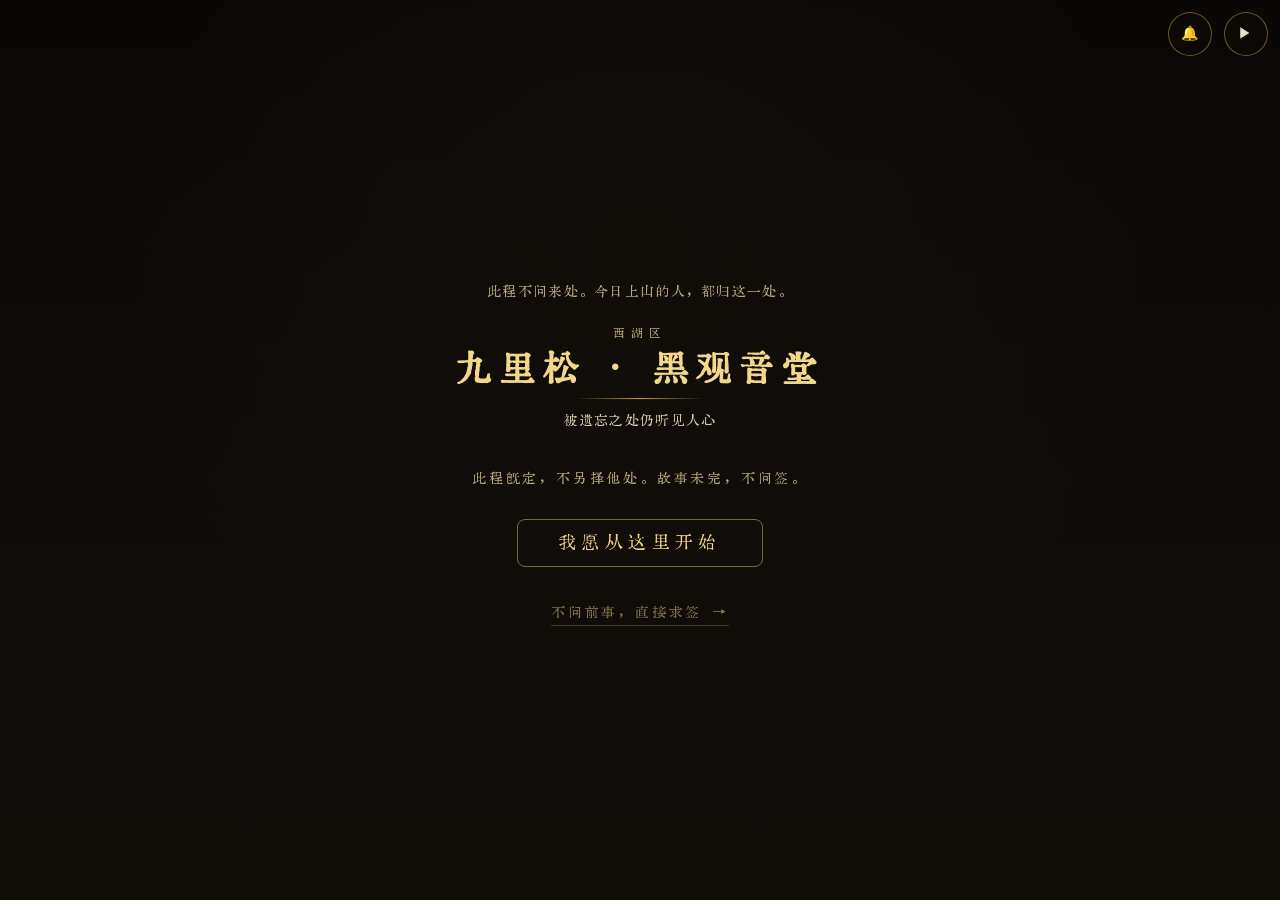
==== commit 0b879683: "deploy: 首屏即堂落定+全流程预载+静心跳过+V4双档报告+GB2312大字集+白屏修复" ====
--- a/index.html
+++ b/index.html
@@ -8,8 +8,8 @@
     <meta name="theme-color" content="#0d0a08" />
     <link rel="icon" type="image/jpeg" href="./story/icon-front-crop.jpg" />
     <title>黑观音堂 · 观音灵签</title>
-    <script type="module" crossorigin src="./assets/index-DK_YIHjS.js"></script>
-    <link rel="stylesheet" crossorigin href="./assets/index-BYY7e5mR.css">
+    <script type="module" crossorigin src="./assets/index-COH6V7-j.js"></script>
+    <link rel="stylesheet" crossorigin href="./assets/index-sf9n1rNb.css">
   </head>
   <body>
     <div id="root"></div>
--- a/assets/index-sf9n1rNb.css
+++ b/assets/index-sf9n1rNb.css
@@ -0,0 +1 @@
+@font-face{font-family:KingHwa;font-style:normal;font-weight:400;font-display:swap;src:url(../fonts/KingHwa-gb2312.woff2) format("woff2")}*,:before,:after{--tw-border-spacing-x: 0;--tw-border-spacing-y: 0;--tw-translate-x: 0;--tw-translate-y: 0;--tw-rotate: 0;--tw-skew-x: 0;--tw-skew-y: 0;--tw-scale-x: 1;--tw-scale-y: 1;--tw-pan-x: ;--tw-pan-y: ;--tw-pinch-zoom: ;--tw-scroll-snap-strictness: proximity;--tw-gradient-from-position: ;--tw-gradient-via-position: ;--tw-gradient-to-position: ;--tw-ordinal: ;--tw-slashed-zero: ;--tw-numeric-figure: ;--tw-numeric-spacing: ;--tw-numeric-fraction: ;--tw-ring-inset: ;--tw-ring-offset-width: 0px;--tw-ring-offset-color: #fff;--tw-ring-color: rgb(59 130 246 / .5);--tw-ring-offset-shadow: 0 0 #0000;--tw-ring-shadow: 0 0 #0000;--tw-shadow: 0 0 #0000;--tw-shadow-colored: 0 0 #0000;--tw-blur: ;--tw-brightness: ;--tw-contrast: ;--tw-grayscale: ;--tw-hue-rotate: ;--tw-invert: ;--tw-saturate: ;--tw-sepia: ;--tw-drop-shadow: ;--tw-backdrop-blur: ;--tw-backdrop-brightness: ;--tw-backdrop-contrast: ;--tw-backdrop-grayscale: ;--tw-backdrop-hue-rotate: ;--tw-backdrop-invert: ;--tw-backdrop-opacity: ;--tw-backdrop-saturate: ;--tw-backdrop-sepia: ;--tw-contain-size: ;--tw-contain-layout: ;--tw-contain-paint: ;--tw-contain-style: }::backdrop{--tw-border-spacing-x: 0;--tw-border-spacing-y: 0;--tw-translate-x: 0;--tw-translate-y: 0;--tw-rotate: 0;--tw-skew-x: 0;--tw-skew-y: 0;--tw-scale-x: 1;--tw-scale-y: 1;--tw-pan-x: ;--tw-pan-y: ;--tw-pinch-zoom: ;--tw-scroll-snap-strictness: proximity;--tw-gradient-from-position: ;--tw-gradient-via-position: ;--tw-gradient-to-position: ;--tw-ordinal: ;--tw-slashed-zero: ;--tw-numeric-figure: ;--tw-numeric-spacing: ;--tw-numeric-fraction: ;--tw-ring-inset: ;--tw-ring-offset-width: 0px;--tw-ring-offset-color: #fff;--tw-ring-color: rgb(59 130 246 / .5);--tw-ring-offset-shadow: 0 0 #0000;--tw-ring-shadow: 0 0 #0000;--tw-shadow: 0 0 #0000;--tw-shadow-colored: 0 0 #0000;--tw-blur: ;--tw-brightness: ;--tw-contrast: ;--tw-grayscale: ;--tw-hue-rotate: ;--tw-invert: ;--tw-saturate: ;--tw-sepia: ;--tw-drop-shadow: ;--tw-backdrop-blur: ;--tw-backdrop-brightness: ;--tw-backdrop-contrast: ;--tw-backdrop-grayscale: ;--tw-backdrop-hue-rotate: ;--tw-backdrop-invert: ;--tw-backdrop-opacity: ;--tw-backdrop-saturate: ;--tw-backdrop-sepia: ;--tw-contain-size: ;--tw-contain-layout: ;--tw-contain-paint: ;--tw-contain-style: }*,:before,:after{box-sizing:border-box;border-width:0;border-style:solid;border-color:#e5e7eb}:before,:after{--tw-content: ""}html,:host{line-height:1.5;-webkit-text-size-adjust:100%;-moz-tab-size:4;-o-tab-size:4;tab-size:4;font-family:ui-sans-serif,system-ui,sans-serif,"Apple Color Emoji","Segoe UI Emoji",Segoe UI Symbol,"Noto Color Emoji";font-feature-settings:normal;font-variation-settings:normal;-webkit-tap-highlight-color:transparent}body{margin:0;line-height:inherit}hr{height:0;color:inherit;border-top-width:1px}abbr:where([title]){-webkit-text-decoration:underline dotted;text-decoration:underline dotted}h1,h2,h3,h4,h5,h6{font-size:inherit;font-weight:inherit}a{color:inherit;text-decoration:inherit}b,strong{font-weight:bolder}code,kbd,samp,pre{font-family:ui-monospace,SFMono-Regular,Menlo,Monaco,Consolas,Liberation Mono,Courier New,monospace;font-feature-settings:normal;font-variation-settings:normal;font-size:1em}small{font-size:80%}sub,sup{font-size:75%;line-height:0;position:relative;vertical-align:baseline}sub{bottom:-.25em}sup{top:-.5em}table{text-indent:0;border-color:inherit;border-collapse:collapse}button,input,optgroup,select,textarea{font-family:inherit;font-feature-settings:inherit;font-variation-settings:inherit;font-size:100%;font-weight:inherit;line-height:inherit;letter-spacing:inherit;color:inherit;margin:0;padding:0}button,select{text-transform:none}button,input:where([type=button]),input:where([type=reset]),input:where([type=submit]){-webkit-appearance:button;background-color:transparent;background-image:none}:-moz-focusring{outline:auto}:-moz-ui-invalid{box-shadow:none}progress{vertical-align:baseline}::-webkit-inner-spin-button,::-webkit-outer-spin-button{height:auto}[type=search]{-webkit-appearance:textfield;outline-offset:-2px}::-webkit-search-decoration{-webkit-appearance:none}::-webkit-file-upload-button{-webkit-appearance:button;font:inherit}summary{display:list-item}blockquote,dl,dd,h1,h2,h3,h4,h5,h6,hr,figure,p,pre{margin:0}fieldset{margin:0;padding:0}legend{padding:0}ol,ul,menu{list-style:none;margin:0;padding:0}dialog{padding:0}textarea{resize:vertical}input::-moz-placeholder,textarea::-moz-placeholder{opacity:1;color:#9ca3af}input::placeholder,textarea::placeholder{opacity:1;color:#9ca3af}button,[role=button]{cursor:pointer}:disabled{cursor:default}img,svg,video,canvas,audio,iframe,embed,object{display:block;vertical-align:middle}img,video{max-width:100%;height:auto}[hidden]:where(:not([hidden=until-found])){display:none}body{cursor:url("data:image/svg+xml,%3Csvg xmlns='http://www.w3.org/2000/svg' width='26' height='26'%3E%3Ccircle cx='13' cy='13' r='4.5' fill='%23e6c96e'/%3E%3Ccircle cx='13' cy='13' r='9' fill='none' stroke='%23c3a254' stroke-opacity='0.55' stroke-width='1.2'/%3E%3C/svg%3E") 13 13,auto}a,button,[role=button],select,summary,label,.touch-clean{cursor:url("data:image/svg+xml,%3Csvg xmlns='http://www.w3.org/2000/svg' width='30' height='30'%3E%3Ccircle cx='15' cy='15' r='5' fill='%23f3d78a'/%3E%3Ccircle cx='15' cy='15' r='11' fill='none' stroke='%23f3d78a' stroke-opacity='0.85' stroke-width='1.4'/%3E%3C/svg%3E") 15 15,pointer}input,textarea{cursor:text}:root{--background: 0 0% 100%;--foreground: 240 10% 3.9%;--card: 0 0% 100%;--card-foreground: 240 10% 3.9%;--popover: 0 0% 100%;--popover-foreground: 240 10% 3.9%;--primary: 240 5.9% 10%;--primary-foreground: 0 0% 98%;--secondary: 240 4.8% 95.9%;--secondary-foreground: 240 5.9% 10%;--muted: 240 4.8% 95.9%;--muted-foreground: 240 3.8% 46.1%;--accent: 240 4.8% 95.9%;--accent-foreground: 240 5.9% 10%;--destructive: 0 84.2% 60.2%;--destructive-foreground: 0 0% 98%;--border: 240 5.9% 90%;--input: 240 5.9% 90%;--ring: 240 5.9% 10%;--radius: .625rem;--sidebar-background: 0 0% 98%;--sidebar-foreground: 240 5.3% 26.1%;--sidebar-primary: 240 5.9% 10%;--sidebar-primary-foreground: 0 0% 98%;--sidebar-accent: 240 4.8% 95.9%;--sidebar-accent-foreground: 240 5.9% 10%;--sidebar-border: 220 13% 91%;--sidebar-ring: 217.2 91.2% 59.8%}.dark{--background: 240 10% 3.9%;--foreground: 0 0% 98%;--card: 240 10% 3.9%;--card-foreground: 0 0% 98%;--popover: 240 10% 3.9%;--popover-foreground: 0 0% 98%;--primary: 0 0% 98%;--primary-foreground: 240 5.9% 10%;--secondary: 240 3.7% 15.9%;--secondary-foreground: 0 0% 98%;--muted: 240 3.7% 15.9%;--muted-foreground: 240 5% 64.9%;--accent: 240 3.7% 15.9%;--accent-foreground: 0 0% 98%;--destructive: 0 62.8% 30.6%;--destructive-foreground: 0 0% 98%;--border: 240 3.7% 15.9%;--input: 240 3.7% 15.9%;--ring: 240 4.9% 83.9%;--sidebar-background: 240 5.9% 10%;--sidebar-foreground: 240 4.8% 95.9%;--sidebar-primary: 224.3 76.3% 48%;--sidebar-primary-foreground: 0 0% 100%;--sidebar-accent: 240 3.7% 15.9%;--sidebar-accent-foreground: 240 4.8% 95.9%;--sidebar-border: 240 3.7% 15.9%;--sidebar-ring: 217.2 91.2% 59.8%}*{border-color:hsl(var(--border))}body{background-color:hsl(var(--background));color:hsl(var(--foreground))}html{font-family:KingHwa,Songti SC,STSong,SimSun,serif}body{background-color:#f3ecdb;color:#2a2620;letter-spacing:var(--ls-body);background-image:radial-gradient(ellipse at 20% 10%,rgba(184,147,62,.06),transparent 55%),radial-gradient(ellipse at 85% 85%,rgba(158,47,36,.05),transparent 50%),repeating-linear-gradient(0deg,rgba(42,38,32,.012) 0 1px,transparent 1px 4px);min-height:100vh}.container{width:100%}@media(min-width:640px){.container{max-width:640px}}@media(min-width:768px){.container{max-width:768px}}@media(min-width:1024px){.container{max-width:1024px}}@media(min-width:1280px){.container{max-width:1280px}}@media(min-width:1536px){.container{max-width:1536px}}.sr-only{position:absolute;width:1px;height:1px;padding:0;margin:-1px;overflow:hidden;clip:rect(0,0,0,0);white-space:nowrap;border-width:0}.pointer-events-none{pointer-events:none}.visible{visibility:visible}.invisible{visibility:hidden}.static{position:static}.fixed{position:fixed}.absolute{position:absolute}.relative{position:relative}.-inset-1\.5{inset:-.375rem}.inset-0{inset:0}.inset-x-0{left:0;right:0}.inset-y-0{top:0;bottom:0}.inset-y-2{top:.5rem;bottom:.5rem}.-bottom-12{bottom:-3rem}.-left-12{left:-3rem}.-right-12{right:-3rem}.-top-12{top:-3rem}.-top-2{top:-.5rem}.bottom-0{bottom:0}.bottom-2{bottom:.5rem}.bottom-3{bottom:.75rem}.bottom-6{bottom:1.5rem}.bottom-8{bottom:2rem}.left-0{left:0}.left-1\/2{left:50%}.left-2{left:.5rem}.left-4{left:1rem}.left-\[22\%\]{left:22%}.left-\[50\%\]{left:50%}.right-0{right:0}.right-1{right:.25rem}.right-1\.5{right:.375rem}.right-2{right:.5rem}.right-3{right:.75rem}.right-4{right:1rem}.right-\[18\%\]{right:18%}.top-0{top:0}.top-1\.5{top:.375rem}.top-1\/2{top:50%}.top-3{top:.75rem}.top-3\.5{top:.875rem}.top-4{top:1rem}.top-6{top:1.5rem}.top-8{top:2rem}.top-\[1px\]{top:1px}.top-\[50\%\]{top:50%}.top-\[53\%\]{top:53%}.top-\[6\%\]{top:6%}.top-\[60\%\]{top:60%}.top-full{top:100%}.isolate{isolation:isolate}.z-0{z-index:0}.z-10{z-index:10}.z-20{z-index:20}.z-30{z-index:30}.z-40{z-index:40}.z-50{z-index:50}.z-\[1\]{z-index:1}.order-first{order:-9999}.order-last{order:9999}.col-start-2{grid-column-start:2}.row-span-2{grid-row:span 2 / span 2}.row-start-1{grid-row-start:1}.\!m-0{margin:0!important}.-mx-1{margin-left:-.25rem;margin-right:-.25rem}.-my-2{margin-top:-.5rem;margin-bottom:-.5rem}.mx-2{margin-left:.5rem;margin-right:.5rem}.mx-3\.5{margin-left:.875rem;margin-right:.875rem}.mx-\[-14px\]{margin-left:-14px;margin-right:-14px}.mx-auto{margin-left:auto;margin-right:auto}.my-0{margin-top:0;margin-bottom:0}.my-0\.5{margin-top:.125rem;margin-bottom:.125rem}.my-1{margin-top:.25rem;margin-bottom:.25rem}.my-3{margin-top:.75rem;margin-bottom:.75rem}.my-8{margin-top:2rem;margin-bottom:2rem}.-ml-4{margin-left:-1rem}.-mt-4{margin-top:-1rem}.mb-1{margin-bottom:.25rem}.mb-2{margin-bottom:.5rem}.mb-3{margin-bottom:.75rem}.ml-1{margin-left:.25rem}.ml-2{margin-left:.5rem}.ml-4{margin-left:1rem}.ml-auto{margin-left:auto}.mr-1\.5{margin-right:.375rem}.mr-2{margin-right:.5rem}.mr-4{margin-right:1rem}.mt-0\.5{margin-top:.125rem}.mt-1{margin-top:.25rem}.mt-1\.5{margin-top:.375rem}.mt-10{margin-top:2.5rem}.mt-16{margin-top:4rem}.mt-2{margin-top:.5rem}.mt-20{margin-top:5rem}.mt-3{margin-top:.75rem}.mt-4{margin-top:1rem}.mt-5{margin-top:1.25rem}.mt-6{margin-top:1.5rem}.mt-8{margin-top:2rem}.mt-auto{margin-top:auto}.line-clamp-1{overflow:hidden;display:-webkit-box;-webkit-box-orient:vertical;-webkit-line-clamp:1}.line-clamp-2{overflow:hidden;display:-webkit-box;-webkit-box-orient:vertical;-webkit-line-clamp:2}.block{display:block}.flex{display:flex}.inline-flex{display:inline-flex}.table{display:table}.table-caption{display:table-caption}.table-cell{display:table-cell}.table-row{display:table-row}.grid{display:grid}.hidden{display:none}.aspect-\[3\/4\]{aspect-ratio:3/4}.aspect-\[4\/5\]{aspect-ratio:4/5}.aspect-\[5\/7\]{aspect-ratio:5/7}.aspect-square{aspect-ratio:1 / 1}.aspect-video{aspect-ratio:16 / 9}.size-10{width:2.5rem;height:2.5rem}.size-2{width:.5rem;height:.5rem}.size-2\.5{width:.625rem;height:.625rem}.size-3{width:.75rem;height:.75rem}.size-3\.5{width:.875rem;height:.875rem}.size-4{width:1rem;height:1rem}.size-6{width:1.5rem;height:1.5rem}.size-7{width:1.75rem;height:1.75rem}.size-8{width:2rem;height:2rem}.size-9{width:2.25rem;height:2.25rem}.size-auto{width:auto;height:auto}.size-full{width:100%;height:100%}.h-1\.5{height:.375rem}.h-10{height:2.5rem}.h-11{height:2.75rem}.h-12{height:3rem}.h-16{height:4rem}.h-2{height:.5rem}.h-2\.5{height:.625rem}.h-20{height:5rem}.h-24{height:6rem}.h-28{height:7rem}.h-3{height:.75rem}.h-4{height:1rem}.h-40{height:10rem}.h-44{height:11rem}.h-5{height:1.25rem}.h-6{height:1.5rem}.h-64{height:16rem}.h-7{height:1.75rem}.h-72{height:18rem}.h-8{height:2rem}.h-9{height:2.25rem}.h-\[1\.15rem\]{height:1.15rem}.h-\[calc\(100\%-1px\)\]{height:calc(100% - 1px)}.h-\[var\(--radix-navigation-menu-viewport-height\)\]{height:var(--radix-navigation-menu-viewport-height)}.h-\[var\(--radix-select-trigger-height\)\]{height:var(--radix-select-trigger-height)}.h-auto{height:auto}.h-full{height:100%}.h-px{height:1px}.h-screen{height:100vh}.h-svh{height:100svh}.max-h-\[300px\]{max-height:300px}.max-h-\[52vh\]{max-height:52vh}.max-h-full{max-height:100%}.min-h-0{min-height:0px}.min-h-11{min-height:2.75rem}.min-h-16{min-height:4rem}.min-h-24{min-height:6rem}.min-h-4{min-height:1rem}.min-h-40{min-height:10rem}.min-h-screen{min-height:100vh}.min-h-svh{min-height:100svh}.w-0{width:0px}.w-1{width:.25rem}.w-11{width:2.75rem}.w-12{width:3rem}.w-2{width:.5rem}.w-2\.5{width:.625rem}.w-24{width:6rem}.w-28{width:7rem}.w-3{width:.75rem}.w-3\/4{width:75%}.w-32{width:8rem}.w-36{width:9rem}.w-4{width:1rem}.w-40{width:10rem}.w-44{width:11rem}.w-48{width:12rem}.w-5{width:1.25rem}.w-56{width:14rem}.w-6{width:1.5rem}.w-64{width:16rem}.w-7{width:1.75rem}.w-72{width:18rem}.w-8{width:2rem}.w-9{width:2.25rem}.w-\[100px\]{width:100px}.w-\[8\.6rem\]{width:8.6rem}.w-auto{width:auto}.w-fit{width:-moz-fit-content;width:fit-content}.w-full{width:100%}.w-max{width:-moz-max-content;width:max-content}.w-px{width:1px}.min-w-0{min-width:0px}.min-w-10{min-width:2.5rem}.min-w-5{min-width:1.25rem}.min-w-8{min-width:2rem}.min-w-9{min-width:2.25rem}.min-w-\[12rem\]{min-width:12rem}.min-w-\[8rem\]{min-width:8rem}.min-w-\[var\(--radix-select-trigger-width\)\]{min-width:var(--radix-select-trigger-width)}.max-w-3xl{max-width:48rem}.max-w-5xl{max-width:64rem}.max-w-\[580px\]{max-width:580px}.max-w-\[calc\(100\%-2rem\)\]{max-width:calc(100% - 2rem)}.max-w-max{max-width:-moz-max-content;max-width:max-content}.max-w-md{max-width:28rem}.max-w-sm{max-width:24rem}.max-w-xl{max-width:36rem}.flex-1{flex:1 1 0%}.shrink-0{flex-shrink:0}.grow{flex-grow:1}.grow-0{flex-grow:0}.basis-full{flex-basis:100%}.caption-bottom{caption-side:bottom}.border-collapse{border-collapse:collapse}.-translate-x-1\/2{--tw-translate-x: -50%;transform:translate(var(--tw-translate-x),var(--tw-translate-y)) rotate(var(--tw-rotate)) skew(var(--tw-skew-x)) skewY(var(--tw-skew-y)) scaleX(var(--tw-scale-x)) scaleY(var(--tw-scale-y))}.-translate-x-px{--tw-translate-x: -1px;transform:translate(var(--tw-translate-x),var(--tw-translate-y)) rotate(var(--tw-rotate)) skew(var(--tw-skew-x)) skewY(var(--tw-skew-y)) scaleX(var(--tw-scale-x)) scaleY(var(--tw-scale-y))}.-translate-y-1\/2{--tw-translate-y: -50%;transform:translate(var(--tw-translate-x),var(--tw-translate-y)) rotate(var(--tw-rotate)) skew(var(--tw-skew-x)) skewY(var(--tw-skew-y)) scaleX(var(--tw-scale-x)) scaleY(var(--tw-scale-y))}.translate-x-\[-50\%\]{--tw-translate-x: -50%;transform:translate(var(--tw-translate-x),var(--tw-translate-y)) rotate(var(--tw-rotate)) skew(var(--tw-skew-x)) skewY(var(--tw-skew-y)) scaleX(var(--tw-scale-x)) scaleY(var(--tw-scale-y))}.translate-x-\[0\.15em\]{--tw-translate-x: .15em;transform:translate(var(--tw-translate-x),var(--tw-translate-y)) rotate(var(--tw-rotate)) skew(var(--tw-skew-x)) skewY(var(--tw-skew-y)) scaleX(var(--tw-scale-x)) scaleY(var(--tw-scale-y))}.translate-x-px{--tw-translate-x: 1px;transform:translate(var(--tw-translate-x),var(--tw-translate-y)) rotate(var(--tw-rotate)) skew(var(--tw-skew-x)) skewY(var(--tw-skew-y)) scaleX(var(--tw-scale-x)) scaleY(var(--tw-scale-y))}.translate-y-0\.5{--tw-translate-y: .125rem;transform:translate(var(--tw-translate-x),var(--tw-translate-y)) rotate(var(--tw-rotate)) skew(var(--tw-skew-x)) skewY(var(--tw-skew-y)) scaleX(var(--tw-scale-x)) scaleY(var(--tw-scale-y))}.translate-y-\[-50\%\]{--tw-translate-y: -50%;transform:translate(var(--tw-translate-x),var(--tw-translate-y)) rotate(var(--tw-rotate)) skew(var(--tw-skew-x)) skewY(var(--tw-skew-y)) scaleX(var(--tw-scale-x)) scaleY(var(--tw-scale-y))}.translate-y-\[calc\(-50\%_-_2px\)\]{--tw-translate-y: calc(-50% - 2px) ;transform:translate(var(--tw-translate-x),var(--tw-translate-y)) rotate(var(--tw-rotate)) skew(var(--tw-skew-x)) skewY(var(--tw-skew-y)) scaleX(var(--tw-scale-x)) scaleY(var(--tw-scale-y))}.rotate-45{--tw-rotate: 45deg;transform:translate(var(--tw-translate-x),var(--tw-translate-y)) rotate(var(--tw-rotate)) skew(var(--tw-skew-x)) skewY(var(--tw-skew-y)) scaleX(var(--tw-scale-x)) scaleY(var(--tw-scale-y))}.rotate-90{--tw-rotate: 90deg;transform:translate(var(--tw-translate-x),var(--tw-translate-y)) rotate(var(--tw-rotate)) skew(var(--tw-skew-x)) skewY(var(--tw-skew-y)) scaleX(var(--tw-scale-x)) scaleY(var(--tw-scale-y))}.transform{transform:translate(var(--tw-translate-x),var(--tw-translate-y)) rotate(var(--tw-rotate)) skew(var(--tw-skew-x)) skewY(var(--tw-skew-y)) scaleX(var(--tw-scale-x)) scaleY(var(--tw-scale-y))}@keyframes caret-blink{0%,70%,to{opacity:1}20%,50%{opacity:0}}.animate-caret-blink{animation:caret-blink 1.25s ease-out infinite}@keyframes pulse{50%{opacity:.5}}.animate-pulse{animation:pulse 2s cubic-bezier(.4,0,.6,1) infinite}@keyframes spin{to{transform:rotate(360deg)}}.animate-spin{animation:spin 1s linear infinite}.cursor-default{cursor:default}.cursor-grab{cursor:grab}.cursor-not-allowed{cursor:not-allowed}.cursor-pointer{cursor:pointer}.cursor-text{cursor:text}.touch-none{touch-action:none}.select-none{-webkit-user-select:none;-moz-user-select:none;user-select:none}.resize-none{resize:none}.resize{resize:both}.scroll-my-1{scroll-margin-top:.25rem;scroll-margin-bottom:.25rem}.scroll-py-1{scroll-padding-top:.25rem;scroll-padding-bottom:.25rem}.list-disc{list-style-type:disc}.list-none{list-style-type:none}.auto-rows-min{grid-auto-rows:min-content}.grid-cols-2{grid-template-columns:repeat(2,minmax(0,1fr))}.grid-cols-3{grid-template-columns:repeat(3,minmax(0,1fr))}.grid-cols-\[0_1fr\]{grid-template-columns:0 1fr}.grid-rows-\[auto_auto\]{grid-template-rows:auto auto}.flex-row{flex-direction:row}.flex-col{flex-direction:column}.flex-col-reverse{flex-direction:column-reverse}.flex-wrap{flex-wrap:wrap}.place-content-center{place-content:center}.items-start{align-items:flex-start}.items-end{align-items:flex-end}.items-center{align-items:center}.items-baseline{align-items:baseline}.items-stretch{align-items:stretch}.justify-start{justify-content:flex-start}.justify-end{justify-content:flex-end}.justify-center{justify-content:center}.justify-between{justify-content:space-between}.justify-items-start{justify-items:start}.gap-0\.5{gap:.125rem}.gap-1{gap:.25rem}.gap-1\.5{gap:.375rem}.gap-10{gap:2.5rem}.gap-2{gap:.5rem}.gap-2\.5{gap:.625rem}.gap-3{gap:.75rem}.gap-4{gap:1rem}.gap-5{gap:1.25rem}.gap-6{gap:1.5rem}.gap-7{gap:1.75rem}.gap-8{gap:2rem}.gap-\[--spacing\(var\(--gap\)\)\]{gap:var(--spacing(var(--gap)))}.gap-x-2{-moz-column-gap:.5rem;column-gap:.5rem}.gap-x-6{-moz-column-gap:1.5rem;column-gap:1.5rem}.gap-y-0\.5{row-gap:.125rem}.gap-y-1\.5{row-gap:.375rem}.gap-y-2{row-gap:.5rem}.gap-y-3{row-gap:.75rem}.space-y-1>:not([hidden])~:not([hidden]){--tw-space-y-reverse: 0;margin-top:calc(.25rem * calc(1 - var(--tw-space-y-reverse)));margin-bottom:calc(.25rem * var(--tw-space-y-reverse))}.space-y-1\.5>:not([hidden])~:not([hidden]){--tw-space-y-reverse: 0;margin-top:calc(.375rem * calc(1 - var(--tw-space-y-reverse)));margin-bottom:calc(.375rem * var(--tw-space-y-reverse))}.self-start{align-self:flex-start}.self-stretch{align-self:stretch}.justify-self-end{justify-self:end}.overflow-auto{overflow:auto}.overflow-hidden{overflow:hidden}.overflow-visible{overflow:visible}.overflow-x-auto{overflow-x:auto}.overflow-y-auto{overflow-y:auto}.overflow-x-hidden{overflow-x:hidden}.truncate{overflow:hidden;text-overflow:ellipsis;white-space:nowrap}.whitespace-nowrap{white-space:nowrap}.whitespace-pre-wrap{white-space:pre-wrap}.text-balance{text-wrap:balance}.break-words{overflow-wrap:break-word}.rounded{border-radius:.25rem}.rounded-\[2px\]{border-radius:2px}.rounded-\[3px\]{border-radius:3px}.rounded-\[4px\]{border-radius:4px}.rounded-\[50\%\]{border-radius:50%}.rounded-\[calc\(var\(--radius\)-5px\)\]{border-radius:calc(var(--radius) - 5px)}.rounded-\[inherit\]{border-radius:inherit}.rounded-full{border-radius:9999px}.rounded-lg{border-radius:var(--radius)}.rounded-md{border-radius:calc(var(--radius) - 2px)}.rounded-none{border-radius:0}.rounded-sm{border-radius:calc(var(--radius) - 4px)}.rounded-xl{border-radius:calc(var(--radius) + 4px)}.rounded-xs{border-radius:calc(var(--radius) - 6px)}.rounded-b-\[2\.2rem\]{border-bottom-right-radius:2.2rem;border-bottom-left-radius:2.2rem}.rounded-l-md{border-top-left-radius:calc(var(--radius) - 2px);border-bottom-left-radius:calc(var(--radius) - 2px)}.rounded-r-md{border-top-right-radius:calc(var(--radius) - 2px);border-bottom-right-radius:calc(var(--radius) - 2px)}.rounded-t-lg{border-top-left-radius:var(--radius);border-top-right-radius:var(--radius)}.rounded-t-sm{border-top-left-radius:calc(var(--radius) - 4px);border-top-right-radius:calc(var(--radius) - 4px)}.rounded-tl-sm{border-top-left-radius:calc(var(--radius) - 4px)}.border{border-width:1px}.border-0{border-width:0px}.border-2{border-width:2px}.border-\[1\.5px\]{border-width:1.5px}.border-y{border-top-width:1px;border-bottom-width:1px}.border-b{border-bottom-width:1px}.border-l{border-left-width:1px}.border-r{border-right-width:1px}.border-t{border-top-width:1px}.border-dashed{border-style:dashed}.border-\[\#37322b\]{--tw-border-opacity: 1;border-color:rgb(55 50 43 / var(--tw-border-opacity, 1))}.border-\[\#6b5320\]{--tw-border-opacity: 1;border-color:rgb(107 83 32 / var(--tw-border-opacity, 1))}.border-\[\#7a6a8a\]\/70{border-color:#7a6a8ab3}.border-\[\#7c241c\]{--tw-border-opacity: 1;border-color:rgb(124 36 28 / var(--tw-border-opacity, 1))}.border-\[\#8a6a2f\]{--tw-border-opacity: 1;border-color:rgb(138 106 47 / var(--tw-border-opacity, 1))}.border-\[\#8a6a2f\]\/80{border-color:#8a6a2fcc}.border-\[\#8a7a55\]\/70{border-color:#8a7a55b3}.border-\[\#8a9ec0\]\/70{border-color:#8a9ec0b3}.border-\[\#9e2f24\]\/70{border-color:#9e2f24b3}.border-\[\#c3a254\]{--tw-border-opacity: 1;border-color:rgb(195 162 84 / var(--tw-border-opacity, 1))}.border-\[\#c3a254\]\/10{border-color:#c3a2541a}.border-\[\#c3a254\]\/15{border-color:#c3a25426}.border-\[\#c3a254\]\/20{border-color:#c3a25433}.border-\[\#c3a254\]\/25{border-color:#c3a25440}.border-\[\#c3a254\]\/30{border-color:#c3a2544d}.border-\[\#c3a254\]\/35{border-color:#c3a25459}.border-\[\#c3a254\]\/40{border-color:#c3a25466}.border-\[\#c3a254\]\/45{border-color:#c3a25473}.border-\[\#c3a254\]\/50{border-color:#c3a25480}.border-\[\#c3a254\]\/60{border-color:#c3a25499}.border-\[\#c3a254\]\/70{border-color:#c3a254b3}.border-\[\#d9b85b\]\/65{border-color:#d9b85ba6}.border-border{border-color:hsl(var(--border))}.border-border\/50{border-color:hsl(var(--border) / .5)}.border-input{border-color:hsl(var(--input))}.border-primary{border-color:hsl(var(--primary))}.border-sidebar-border{border-color:hsl(var(--sidebar-border))}.border-transparent{border-color:transparent}.border-l-transparent{border-left-color:transparent}.border-t-transparent{border-top-color:transparent}.bg-\[\#07090a\]\/25{background-color:#07090a40}.bg-\[\#0a0806\]{--tw-bg-opacity: 1;background-color:rgb(10 8 6 / var(--tw-bg-opacity, 1))}.bg-\[\#0c0907\]{--tw-bg-opacity: 1;background-color:rgb(12 9 7 / var(--tw-bg-opacity, 1))}.bg-\[\#0c0907\]\/85{background-color:#0c0907d9}.bg-\[\#0d0a08\]{--tw-bg-opacity: 1;background-color:rgb(13 10 8 / var(--tw-bg-opacity, 1))}.bg-\[\#0d0a08\]\/40{background-color:#0d0a0866}.bg-\[\#0d0a08\]\/45{background-color:#0d0a0873}.bg-\[\#0d0a08\]\/50{background-color:#0d0a0880}.bg-\[\#0d0a08\]\/60{background-color:#0d0a0899}.bg-\[\#0d0a08\]\/70{background-color:#0d0a08b3}.bg-\[\#0d0a08\]\/80{background-color:#0d0a08cc}.bg-\[\#14100c\]{--tw-bg-opacity: 1;background-color:rgb(20 16 12 / var(--tw-bg-opacity, 1))}.bg-\[\#170806\]{--tw-bg-opacity: 1;background-color:rgb(23 8 6 / var(--tw-bg-opacity, 1))}.bg-\[\#171008\]{--tw-bg-opacity: 1;background-color:rgb(23 16 8 / var(--tw-bg-opacity, 1))}.bg-\[\#171008\]\/95{background-color:#171008f2}.bg-\[\#171310\]{--tw-bg-opacity: 1;background-color:rgb(23 19 16 / var(--tw-bg-opacity, 1))}.bg-\[\#171310\]\/70{background-color:#171310b3}.bg-\[\#4a443c\]{--tw-bg-opacity: 1;background-color:rgb(74 68 60 / var(--tw-bg-opacity, 1))}.bg-\[\#4d3510\]\/25{background-color:#4d351040}.bg-\[\#9e2f24\]{--tw-bg-opacity: 1;background-color:rgb(158 47 36 / var(--tw-bg-opacity, 1))}.bg-\[\#c3a254\]\/15{background-color:#c3a25426}.bg-\[\#c3a254\]\/20{background-color:#c3a25433}.bg-\[\#c3a254\]\/25{background-color:#c3a25440}.bg-\[\#f3d78a\]{--tw-bg-opacity: 1;background-color:rgb(243 215 138 / var(--tw-bg-opacity, 1))}.bg-\[\#f7f2e4\]{--tw-bg-opacity: 1;background-color:rgb(247 242 228 / var(--tw-bg-opacity, 1))}.bg-\[\#f7f2e4\]\/90{background-color:#f7f2e4e6}.bg-\[\#f8dc8a\]\/35{background-color:#f8dc8a59}.bg-accent{background-color:hsl(var(--accent))}.bg-background{background-color:hsl(var(--background))}.bg-black{--tw-bg-opacity: 1;background-color:rgb(0 0 0 / var(--tw-bg-opacity, 1))}.bg-black\/50{background-color:#00000080}.bg-black\/70{background-color:#000000b3}.bg-border{background-color:hsl(var(--border))}.bg-card{background-color:hsl(var(--card))}.bg-destructive{--tw-bg-opacity: 1;background-color:hsl(var(--destructive) / var(--tw-bg-opacity, 1))}.bg-foreground{background-color:hsl(var(--foreground))}.bg-input{background-color:hsl(var(--input))}.bg-muted{background-color:hsl(var(--muted))}.bg-muted\/50{background-color:hsl(var(--muted) / .5)}.bg-popover{background-color:hsl(var(--popover))}.bg-primary{background-color:hsl(var(--primary))}.bg-primary\/20{background-color:hsl(var(--primary) / .2)}.bg-secondary{background-color:hsl(var(--secondary))}.bg-sidebar{background-color:hsl(var(--sidebar-background))}.bg-sidebar-border{background-color:hsl(var(--sidebar-border))}.bg-transparent{background-color:transparent}.bg-white{--tw-bg-opacity: 1;background-color:rgb(255 255 255 / var(--tw-bg-opacity, 1))}.bg-\[linear-gradient\(90deg\,\#694a18_0\%\,\#c29a3b_14\%\,\#e2c269_49\%\,\#b78c2d_78\%\,\#604116_100\%\)\]{background-image:linear-gradient(90deg,#694a18,#c29a3b 14%,#e2c269 49%,#b78c2d 78%,#604116)}.bg-\[radial-gradient\(ellipse_at_65\%_58\%\,transparent_0\%\,rgba\(8\,6\,4\,0\.24\)_48\%\,rgba\(8\,6\,4\,0\.75\)_100\%\)\]{background-image:radial-gradient(ellipse at 65% 58%,transparent 0%,rgba(8,6,4,.24) 48%,rgba(8,6,4,.75) 100%)}.bg-gradient-to-b{background-image:linear-gradient(to bottom,var(--tw-gradient-stops))}.bg-gradient-to-br{background-image:linear-gradient(to bottom right,var(--tw-gradient-stops))}.bg-gradient-to-l{background-image:linear-gradient(to left,var(--tw-gradient-stops))}.bg-gradient-to-r{background-image:linear-gradient(to right,var(--tw-gradient-stops))}.bg-gradient-to-t{background-image:linear-gradient(to top,var(--tw-gradient-stops))}.from-\[\#0a0806\]{--tw-gradient-from: #0a0806 var(--tw-gradient-from-position);--tw-gradient-to: rgb(10 8 6 / 0) var(--tw-gradient-to-position);--tw-gradient-stops: var(--tw-gradient-from), var(--tw-gradient-to)}.from-\[\#0c0907\]\/70{--tw-gradient-from: rgb(12 9 7 / .7) var(--tw-gradient-from-position);--tw-gradient-to: rgb(12 9 7 / 0) var(--tw-gradient-to-position);--tw-gradient-stops: var(--tw-gradient-from), var(--tw-gradient-to)}.from-\[\#0d0a08\]\/60{--tw-gradient-from: rgb(13 10 8 / .6) var(--tw-gradient-from-position);--tw-gradient-to: rgb(13 10 8 / 0) var(--tw-gradient-to-position);--tw-gradient-stops: var(--tw-gradient-from), var(--tw-gradient-to)}.from-\[\#0d0a08\]\/80{--tw-gradient-from: rgb(13 10 8 / .8) var(--tw-gradient-from-position);--tw-gradient-to: rgb(13 10 8 / 0) var(--tw-gradient-to-position);--tw-gradient-stops: var(--tw-gradient-from), var(--tw-gradient-to)}.from-\[\#171310\]{--tw-gradient-from: #171310 var(--tw-gradient-from-position);--tw-gradient-to: rgb(23 19 16 / 0) var(--tw-gradient-to-position);--tw-gradient-stops: var(--tw-gradient-from), var(--tw-gradient-to)}.from-\[\#6b241a\]{--tw-gradient-from: #6b241a var(--tw-gradient-from-position);--tw-gradient-to: rgb(107 36 26 / 0) var(--tw-gradient-to-position);--tw-gradient-stops: var(--tw-gradient-from), var(--tw-gradient-to)}.from-\[\#6b4a2a\]{--tw-gradient-from: #6b4a2a var(--tw-gradient-from-position);--tw-gradient-to: rgb(107 74 42 / 0) var(--tw-gradient-to-position);--tw-gradient-stops: var(--tw-gradient-from), var(--tw-gradient-to)}.from-\[\#a8822f\]{--tw-gradient-from: #a8822f var(--tw-gradient-from-position);--tw-gradient-to: rgb(168 130 47 / 0) var(--tw-gradient-to-position);--tw-gradient-stops: var(--tw-gradient-from), var(--tw-gradient-to)}.from-\[\#c3a254\]\/15{--tw-gradient-from: rgb(195 162 84 / .15) var(--tw-gradient-from-position);--tw-gradient-to: rgb(195 162 84 / 0) var(--tw-gradient-to-position);--tw-gradient-stops: var(--tw-gradient-from), var(--tw-gradient-to)}.from-\[\#c3a254\]\/60{--tw-gradient-from: rgb(195 162 84 / .6) var(--tw-gradient-from-position);--tw-gradient-to: rgb(195 162 84 / 0) var(--tw-gradient-to-position);--tw-gradient-stops: var(--tw-gradient-from), var(--tw-gradient-to)}.from-\[\#e2d2a4\]{--tw-gradient-from: #e2d2a4 var(--tw-gradient-from-position);--tw-gradient-to: rgb(226 210 164 / 0) var(--tw-gradient-to-position);--tw-gradient-stops: var(--tw-gradient-from), var(--tw-gradient-to)}.from-\[\#e6c96e\]{--tw-gradient-from: #e6c96e var(--tw-gradient-from-position);--tw-gradient-to: rgb(230 201 110 / 0) var(--tw-gradient-to-position);--tw-gradient-stops: var(--tw-gradient-from), var(--tw-gradient-to)}.from-\[\#e8d9ae\]{--tw-gradient-from: #e8d9ae var(--tw-gradient-from-position);--tw-gradient-to: rgb(232 217 174 / 0) var(--tw-gradient-to-position);--tw-gradient-stops: var(--tw-gradient-from), var(--tw-gradient-to)}.from-\[\#f3d78a\]\/25{--tw-gradient-from: rgb(243 215 138 / .25) var(--tw-gradient-from-position);--tw-gradient-to: rgb(243 215 138 / 0) var(--tw-gradient-to-position);--tw-gradient-stops: var(--tw-gradient-from), var(--tw-gradient-to)}.from-black\/35{--tw-gradient-from: rgb(0 0 0 / .35) var(--tw-gradient-from-position);--tw-gradient-to: rgb(0 0 0 / 0) var(--tw-gradient-to-position);--tw-gradient-stops: var(--tw-gradient-from), var(--tw-gradient-to)}.from-black\/75{--tw-gradient-from: rgb(0 0 0 / .75) var(--tw-gradient-from-position);--tw-gradient-to: rgb(0 0 0 / 0) var(--tw-gradient-to-position);--tw-gradient-stops: var(--tw-gradient-from), var(--tw-gradient-to)}.from-black\/90{--tw-gradient-from: rgb(0 0 0 / .9) var(--tw-gradient-from-position);--tw-gradient-to: rgb(0 0 0 / 0) var(--tw-gradient-to-position);--tw-gradient-stops: var(--tw-gradient-from), var(--tw-gradient-to)}.from-transparent{--tw-gradient-from: transparent var(--tw-gradient-from-position);--tw-gradient-to: rgb(0 0 0 / 0) var(--tw-gradient-to-position);--tw-gradient-stops: var(--tw-gradient-from), var(--tw-gradient-to)}.via-\[\#0d0a08\]{--tw-gradient-to: rgb(13 10 8 / 0) var(--tw-gradient-to-position);--tw-gradient-stops: var(--tw-gradient-from), #0d0a08 var(--tw-gradient-via-position), var(--tw-gradient-to)}.via-\[\#0d0a08\]\/15{--tw-gradient-to: rgb(13 10 8 / 0) var(--tw-gradient-to-position);--tw-gradient-stops: var(--tw-gradient-from), rgb(13 10 8 / .15) var(--tw-gradient-via-position), var(--tw-gradient-to)}.via-\[\#0d0a08\]\/30{--tw-gradient-to: rgb(13 10 8 / 0) var(--tw-gradient-to-position);--tw-gradient-stops: var(--tw-gradient-from), rgb(13 10 8 / .3) var(--tw-gradient-via-position), var(--tw-gradient-to)}.via-\[\#481710\]{--tw-gradient-to: rgb(72 23 16 / 0) var(--tw-gradient-to-position);--tw-gradient-stops: var(--tw-gradient-from), #481710 var(--tw-gradient-via-position), var(--tw-gradient-to)}.via-\[\#4a2f1a\]{--tw-gradient-to: rgb(74 47 26 / 0) var(--tw-gradient-to-position);--tw-gradient-stops: var(--tw-gradient-from), #4a2f1a var(--tw-gradient-via-position), var(--tw-gradient-to)}.via-\[\#c3a254\]{--tw-gradient-to: rgb(195 162 84 / 0) var(--tw-gradient-to-position);--tw-gradient-stops: var(--tw-gradient-from), #c3a254 var(--tw-gradient-via-position), var(--tw-gradient-to)}.via-\[\#c3a254\]\/5{--tw-gradient-to: rgb(195 162 84 / 0) var(--tw-gradient-to-position);--tw-gradient-stops: var(--tw-gradient-from), rgb(195 162 84 / .05) var(--tw-gradient-via-position), var(--tw-gradient-to)}.via-\[\#c3a254\]\/50{--tw-gradient-to: rgb(195 162 84 / 0) var(--tw-gradient-to-position);--tw-gradient-stops: var(--tw-gradient-from), rgb(195 162 84 / .5) var(--tw-gradient-via-position), var(--tw-gradient-to)}.via-\[\#c3a254\]\/60{--tw-gradient-to: rgb(195 162 84 / 0) var(--tw-gradient-to-position);--tw-gradient-stops: var(--tw-gradient-from), rgb(195 162 84 / .6) var(--tw-gradient-via-position), var(--tw-gradient-to)}.via-\[\#e6c96e\]{--tw-gradient-to: rgb(230 201 110 / 0) var(--tw-gradient-to-position);--tw-gradient-stops: var(--tw-gradient-from), #e6c96e var(--tw-gradient-via-position), var(--tw-gradient-to)}.via-black\/35{--tw-gradient-to: rgb(0 0 0 / 0) var(--tw-gradient-to-position);--tw-gradient-stops: var(--tw-gradient-from), rgb(0 0 0 / .35) var(--tw-gradient-via-position), var(--tw-gradient-to)}.via-black\/55{--tw-gradient-to: rgb(0 0 0 / 0) var(--tw-gradient-to-position);--tw-gradient-stops: var(--tw-gradient-from), rgb(0 0 0 / .55) var(--tw-gradient-via-position), var(--tw-gradient-to)}.via-transparent{--tw-gradient-to: rgb(0 0 0 / 0) var(--tw-gradient-to-position);--tw-gradient-stops: var(--tw-gradient-from), transparent var(--tw-gradient-via-position), var(--tw-gradient-to)}.to-\[\#0d0a08\]\/80{--tw-gradient-to: rgb(13 10 8 / .8) var(--tw-gradient-to-position)}.to-\[\#0d0a08\]\/90{--tw-gradient-to: rgb(13 10 8 / .9) var(--tw-gradient-to-position)}.to-\[\#120e0a\]{--tw-gradient-to: #120e0a var(--tw-gradient-to-position)}.to-\[\#2a0c07\]{--tw-gradient-to: #2a0c07 var(--tw-gradient-to-position)}.to-\[\#38220f\]{--tw-gradient-to: #38220f var(--tw-gradient-to-position)}.to-\[\#a8822f\]{--tw-gradient-to: #a8822f var(--tw-gradient-to-position)}.to-\[\#c9b279\]{--tw-gradient-to: #c9b279 var(--tw-gradient-to-position)}.to-\[\#d9c48c\]{--tw-gradient-to: #d9c48c var(--tw-gradient-to-position)}.to-\[\#f3d78a\]{--tw-gradient-to: #f3d78a var(--tw-gradient-to-position)}.to-black\/55{--tw-gradient-to: rgb(0 0 0 / .55) var(--tw-gradient-to-position)}.to-black\/70{--tw-gradient-to: rgb(0 0 0 / .7) var(--tw-gradient-to-position)}.to-transparent{--tw-gradient-to: transparent var(--tw-gradient-to-position)}.fill-current{fill:currentColor}.fill-foreground{fill:hsl(var(--foreground))}.fill-primary{fill:hsl(var(--primary))}.object-cover{-o-object-fit:cover;object-fit:cover}.p-0{padding:0}.p-1{padding:.25rem}.p-2{padding:.5rem}.p-3{padding:.75rem}.p-4{padding:1rem}.p-5{padding:1.25rem}.p-6{padding:1.5rem}.p-\[3px\]{padding:3px}.p-px{padding:1px}.px-1{padding-left:.25rem;padding-right:.25rem}.px-1\.5{padding-left:.375rem;padding-right:.375rem}.px-10{padding-left:2.5rem;padding-right:2.5rem}.px-2{padding-left:.5rem;padding-right:.5rem}.px-2\.5{padding-left:.625rem;padding-right:.625rem}.px-3{padding-left:.75rem;padding-right:.75rem}.px-4{padding-left:1rem;padding-right:1rem}.px-5{padding-left:1.25rem;padding-right:1.25rem}.px-6{padding-left:1.5rem;padding-right:1.5rem}.px-7{padding-left:1.75rem;padding-right:1.75rem}.px-8{padding-left:2rem;padding-right:2rem}.py-0\.5{padding-top:.125rem;padding-bottom:.125rem}.py-1{padding-top:.25rem;padding-bottom:.25rem}.py-1\.5{padding-top:.375rem;padding-bottom:.375rem}.py-12{padding-top:3rem;padding-bottom:3rem}.py-16{padding-top:4rem;padding-bottom:4rem}.py-2{padding-top:.5rem;padding-bottom:.5rem}.py-2\.5{padding-top:.625rem;padding-bottom:.625rem}.py-3{padding-top:.75rem;padding-bottom:.75rem}.py-4{padding-top:1rem;padding-bottom:1rem}.py-5{padding-top:1.25rem;padding-bottom:1.25rem}.py-6{padding-top:1.5rem;padding-bottom:1.5rem}.py-8{padding-top:2rem;padding-bottom:2rem}.pb-1{padding-bottom:.25rem}.pb-10{padding-bottom:2.5rem}.pb-14{padding-bottom:3.5rem}.pb-16{padding-bottom:4rem}.pb-2{padding-bottom:.5rem}.pb-3{padding-bottom:.75rem}.pb-4{padding-bottom:1rem}.pb-6{padding-bottom:1.5rem}.pl-1{padding-left:.25rem}.pl-2{padding-left:.5rem}.pl-3{padding-left:.75rem}.pl-4{padding-left:1rem}.pl-8{padding-left:2rem}.pr-1{padding-right:.25rem}.pr-12{padding-right:3rem}.pr-2{padding-right:.5rem}.pr-2\.5{padding-right:.625rem}.pr-3{padding-right:.75rem}.pr-8{padding-right:2rem}.pt-0{padding-top:0}.pt-1{padding-top:.25rem}.pt-16{padding-top:4rem}.pt-3{padding-top:.75rem}.pt-4{padding-top:1rem}.text-left{text-align:left}.text-center{text-align:center}.text-right{text-align:right}.align-middle{vertical-align:middle}.font-mono{font-family:ui-monospace,SFMono-Regular,Menlo,Monaco,Consolas,Liberation Mono,Courier New,monospace}.font-sans{font-family:ui-sans-serif,system-ui,sans-serif,"Apple Color Emoji","Segoe UI Emoji",Segoe UI Symbol,"Noto Color Emoji"}.font-serif{font-family:ui-serif,Georgia,Cambria,Times New Roman,Times,serif}.text-2xl{font-size:1.5rem;line-height:2rem}.text-3xl{font-size:1.875rem;line-height:2.25rem}.text-4xl{font-size:2.25rem;line-height:2.5rem}.text-5xl{font-size:3rem;line-height:1}.text-\[0\.8rem\]{font-size:.8rem}.text-\[10px\]{font-size:10px}.text-\[11px\]{font-size:11px}.text-\[13px\]{font-size:13px}.text-\[15px\]{font-size:15px}.text-\[16px\]{font-size:16px}.text-base{font-size:1rem;line-height:1.5rem}.text-lg{font-size:1.125rem;line-height:1.75rem}.text-sm{font-size:.875rem;line-height:1.25rem}.text-sm\/relaxed{font-size:.875rem;line-height:1.625}.text-xl{font-size:1.25rem;line-height:1.75rem}.text-xs{font-size:.75rem;line-height:1rem}.font-bold{font-weight:700}.font-medium{font-weight:500}.font-normal{font-weight:400}.font-semibold{font-weight:600}.tabular-nums{--tw-numeric-spacing: tabular-nums;font-variant-numeric:var(--tw-ordinal) var(--tw-slashed-zero) var(--tw-numeric-figure) var(--tw-numeric-spacing) var(--tw-numeric-fraction)}.leading-5{line-height:1.25rem}.leading-6{line-height:1.5rem}.leading-7{line-height:1.75rem}.leading-8{line-height:2rem}.leading-none{line-height:1}.leading-normal{line-height:1.5}.leading-relaxed{line-height:1.625}.leading-snug{line-height:1.375}.tracking-\[0\.06em\]{letter-spacing:.06em}.tracking-\[0\.12em\]{letter-spacing:.12em}.tracking-\[0\.14em\]{letter-spacing:.14em}.tracking-\[0\.15em\]{letter-spacing:.15em}.tracking-\[0\.1em\]{letter-spacing:.1em}.tracking-\[0\.25em\]{letter-spacing:.25em}.tracking-\[0\.28em\]{letter-spacing:.28em}.tracking-\[0\.2em\]{letter-spacing:.2em}.tracking-\[0\.35em\]{letter-spacing:.35em}.tracking-\[0\.3em\]{letter-spacing:.3em}.tracking-\[0\.4em\]{letter-spacing:.4em}.tracking-\[0\.5em\]{letter-spacing:.5em}.tracking-\[0\.6em\]{letter-spacing:.6em}.tracking-tight{letter-spacing:-.025em}.tracking-wider{letter-spacing:.05em}.tracking-widest{letter-spacing:.1em}.text-\[\#3a342c\]{--tw-text-opacity: 1;color:rgb(58 52 44 / var(--tw-text-opacity, 1))}.text-\[\#4a443c\]{--tw-text-opacity: 1;color:rgb(74 68 60 / var(--tw-text-opacity, 1))}.text-\[\#4d3714\]{--tw-text-opacity: 1;color:rgb(77 55 20 / var(--tw-text-opacity, 1))}.text-\[\#5c554a\]{--tw-text-opacity: 1;color:rgb(92 85 74 / var(--tw-text-opacity, 1))}.text-\[\#6b5320\]{--tw-text-opacity: 1;color:rgb(107 83 32 / var(--tw-text-opacity, 1))}.text-\[\#7c241c\]{--tw-text-opacity: 1;color:rgb(124 36 28 / var(--tw-text-opacity, 1))}.text-\[\#8a7a55\]{--tw-text-opacity: 1;color:rgb(138 122 85 / var(--tw-text-opacity, 1))}.text-\[\#9e2f24\]{--tw-text-opacity: 1;color:rgb(158 47 36 / var(--tw-text-opacity, 1))}.text-\[\#a8b8d4\]{--tw-text-opacity: 1;color:rgb(168 184 212 / var(--tw-text-opacity, 1))}.text-\[\#b8a8c8\]{--tw-text-opacity: 1;color:rgb(184 168 200 / var(--tw-text-opacity, 1))}.text-\[\#b8a982\]{--tw-text-opacity: 1;color:rgb(184 169 130 / var(--tw-text-opacity, 1))}.text-\[\#b8a982\]\/15{color:#b8a98226}.text-\[\#b8a982\]\/25{color:#b8a98240}.text-\[\#b8a982\]\/40{color:#b8a98266}.text-\[\#b8a982\]\/50{color:#b8a98280}.text-\[\#b8a982\]\/55{color:#b8a9828c}.text-\[\#b8a982\]\/60{color:#b8a98299}.text-\[\#b8a982\]\/70{color:#b8a982b3}.text-\[\#b8a982\]\/75{color:#b8a982bf}.text-\[\#b8a982\]\/80{color:#b8a982cc}.text-\[\#b8a982\]\/85{color:#b8a982d9}.text-\[\#b8a982\]\/90{color:#b8a982e6}.text-\[\#c3a254\]{--tw-text-opacity: 1;color:rgb(195 162 84 / var(--tw-text-opacity, 1))}.text-\[\#d8a99a\]{--tw-text-opacity: 1;color:rgb(216 169 154 / var(--tw-text-opacity, 1))}.text-\[\#d8cbb0\]{--tw-text-opacity: 1;color:rgb(216 203 176 / var(--tw-text-opacity, 1))}.text-\[\#d8cbb0\]\/45{color:#d8cbb073}.text-\[\#d8cbb0\]\/80{color:#d8cbb0cc}.text-\[\#d8cbb0\]\/85{color:#d8cbb0d9}.text-\[\#d8cbb0\]\/90{color:#d8cbb0e6}.text-\[\#d8d2c4\]{--tw-text-opacity: 1;color:rgb(216 210 196 / var(--tw-text-opacity, 1))}.text-\[\#e2725b\]{--tw-text-opacity: 1;color:rgb(226 114 91 / var(--tw-text-opacity, 1))}.text-\[\#e6c96e\]{--tw-text-opacity: 1;color:rgb(230 201 110 / var(--tw-text-opacity, 1))}.text-\[\#e8e0cc\]{--tw-text-opacity: 1;color:rgb(232 224 204 / var(--tw-text-opacity, 1))}.text-\[\#e8e0cc\]\/90{color:#e8e0cce6}.text-\[\#e8e0cc\]\/95{color:#e8e0ccf2}.text-\[\#f3d78a\]{--tw-text-opacity: 1;color:rgb(243 215 138 / var(--tw-text-opacity, 1))}.text-\[\#f7f2e4\]{--tw-text-opacity: 1;color:rgb(247 242 228 / var(--tw-text-opacity, 1))}.text-accent-foreground{color:hsl(var(--accent-foreground))}.text-background{color:hsl(var(--background))}.text-card-foreground{color:hsl(var(--card-foreground))}.text-current{color:currentColor}.text-destructive{--tw-text-opacity: 1;color:hsl(var(--destructive) / var(--tw-text-opacity, 1))}.text-foreground{color:hsl(var(--foreground))}.text-muted-foreground{color:hsl(var(--muted-foreground))}.text-popover-foreground{color:hsl(var(--popover-foreground))}.text-primary{color:hsl(var(--primary))}.text-primary-foreground{color:hsl(var(--primary-foreground))}.text-secondary-foreground{color:hsl(var(--secondary-foreground))}.text-sidebar-foreground{color:hsl(var(--sidebar-foreground))}.text-sidebar-foreground\/70{color:hsl(var(--sidebar-foreground) / .7)}.text-white{--tw-text-opacity: 1;color:rgb(255 255 255 / var(--tw-text-opacity, 1))}.underline{text-decoration-line:underline}.decoration-\[\#8a7a55\]\/40{text-decoration-color:#8a7a5566}.decoration-\[\#c3a254\]\/30{text-decoration-color:#c3a2544d}.decoration-\[\#c3a254\]\/40{text-decoration-color:#c3a25466}.decoration-\[\#c3a254\]\/60{text-decoration-color:#c3a25499}.underline-offset-4{text-underline-offset:4px}.underline-offset-8{text-underline-offset:8px}.opacity-0{opacity:0}.opacity-10{opacity:.1}.opacity-100{opacity:1}.opacity-15{opacity:.15}.opacity-20{opacity:.2}.opacity-30{opacity:.3}.opacity-40{opacity:.4}.opacity-50{opacity:.5}.opacity-70{opacity:.7}.opacity-80{opacity:.8}.opacity-90{opacity:.9}.opacity-95{opacity:.95}.shadow{--tw-shadow: 0 1px 3px 0 rgb(0 0 0 / .1), 0 1px 2px -1px rgb(0 0 0 / .1);--tw-shadow-colored: 0 1px 3px 0 var(--tw-shadow-color), 0 1px 2px -1px var(--tw-shadow-color);box-shadow:var(--tw-ring-offset-shadow, 0 0 #0000),var(--tw-ring-shadow, 0 0 #0000),var(--tw-shadow)}.shadow-2xl{--tw-shadow: 0 25px 50px -12px rgb(0 0 0 / .25);--tw-shadow-colored: 0 25px 50px -12px var(--tw-shadow-color);box-shadow:var(--tw-ring-offset-shadow, 0 0 #0000),var(--tw-ring-shadow, 0 0 #0000),var(--tw-shadow)}.shadow-\[0_0_0_1px_hsl\(var\(--sidebar-border\)\)\]{--tw-shadow: 0 0 0 1px hsl(var(--sidebar-border));--tw-shadow-colored: 0 0 0 1px var(--tw-shadow-color);box-shadow:var(--tw-ring-offset-shadow, 0 0 #0000),var(--tw-ring-shadow, 0 0 #0000),var(--tw-shadow)}.shadow-\[0_0_8px_rgba\(243\,215\,138\,0\.9\)\]{--tw-shadow: 0 0 8px rgba(243,215,138,.9);--tw-shadow-colored: 0 0 8px var(--tw-shadow-color);box-shadow:var(--tw-ring-offset-shadow, 0 0 #0000),var(--tw-ring-shadow, 0 0 #0000),var(--tw-shadow)}.shadow-\[0_12px_32px_rgba\(0\,0\,0\,0\.75\)\]{--tw-shadow: 0 12px 32px rgba(0,0,0,.75);--tw-shadow-colored: 0 12px 32px var(--tw-shadow-color);box-shadow:var(--tw-ring-offset-shadow, 0 0 #0000),var(--tw-ring-shadow, 0 0 #0000),var(--tw-shadow)}.shadow-\[0_14px_40px_rgba\(0\,0\,0\,0\.75\)\]{--tw-shadow: 0 14px 40px rgba(0,0,0,.75);--tw-shadow-colored: 0 14px 40px var(--tw-shadow-color);box-shadow:var(--tw-ring-offset-shadow, 0 0 #0000),var(--tw-ring-shadow, 0 0 #0000),var(--tw-shadow)}.shadow-\[0_18px_50px_rgba\(0\,0\,0\,0\.8\)\]{--tw-shadow: 0 18px 50px rgba(0,0,0,.8);--tw-shadow-colored: 0 18px 50px var(--tw-shadow-color);box-shadow:var(--tw-ring-offset-shadow, 0 0 #0000),var(--tw-ring-shadow, 0 0 #0000),var(--tw-shadow)}.shadow-\[0_18px_50px_rgba\(0\,0\,0\,0\.85\)\]{--tw-shadow: 0 18px 50px rgba(0,0,0,.85);--tw-shadow-colored: 0 18px 50px var(--tw-shadow-color);box-shadow:var(--tw-ring-offset-shadow, 0 0 #0000),var(--tw-ring-shadow, 0 0 #0000),var(--tw-shadow)}.shadow-\[0_20px_60px_rgba\(0\,0\,0\,0\.85\)\]{--tw-shadow: 0 20px 60px rgba(0,0,0,.85);--tw-shadow-colored: 0 20px 60px var(--tw-shadow-color);box-shadow:var(--tw-ring-offset-shadow, 0 0 #0000),var(--tw-ring-shadow, 0 0 #0000),var(--tw-shadow)}.shadow-\[0_24px_70px_rgba\(0\,0\,0\,0\.85\)\]{--tw-shadow: 0 24px 70px rgba(0,0,0,.85);--tw-shadow-colored: 0 24px 70px var(--tw-shadow-color);box-shadow:var(--tw-ring-offset-shadow, 0 0 #0000),var(--tw-ring-shadow, 0 0 #0000),var(--tw-shadow)}.shadow-\[0_4px_18px_rgba\(0\,0\,0\,0\.6\)\]{--tw-shadow: 0 4px 18px rgba(0,0,0,.6);--tw-shadow-colored: 0 4px 18px var(--tw-shadow-color);box-shadow:var(--tw-ring-offset-shadow, 0 0 #0000),var(--tw-ring-shadow, 0 0 #0000),var(--tw-shadow)}.shadow-\[0_4px_24px_rgba\(0\,0\,0\,0\.7\)\]{--tw-shadow: 0 4px 24px rgba(0,0,0,.7);--tw-shadow-colored: 0 4px 24px var(--tw-shadow-color);box-shadow:var(--tw-ring-offset-shadow, 0 0 #0000),var(--tw-ring-shadow, 0 0 #0000),var(--tw-shadow)}.shadow-\[0_6px_22px_rgba\(0\,0\,0\,0\.5\)\]{--tw-shadow: 0 6px 22px rgba(0,0,0,.5);--tw-shadow-colored: 0 6px 22px var(--tw-shadow-color);box-shadow:var(--tw-ring-offset-shadow, 0 0 #0000),var(--tw-ring-shadow, 0 0 #0000),var(--tw-shadow)}.shadow-\[0_8px_18px_rgba\(0\,0\,0\,0\.58\)\]{--tw-shadow: 0 8px 18px rgba(0,0,0,.58);--tw-shadow-colored: 0 8px 18px var(--tw-shadow-color);box-shadow:var(--tw-ring-offset-shadow, 0 0 #0000),var(--tw-ring-shadow, 0 0 #0000),var(--tw-shadow)}.shadow-\[0_8px_28px_rgba\(0\,0\,0\,0\.5\)\]{--tw-shadow: 0 8px 28px rgba(0,0,0,.5);--tw-shadow-colored: 0 8px 28px var(--tw-shadow-color);box-shadow:var(--tw-ring-offset-shadow, 0 0 #0000),var(--tw-ring-shadow, 0 0 #0000),var(--tw-shadow)}.shadow-\[inset_0_2px_6px_rgba\(0\,0\,0\,0\.9\)\]{--tw-shadow: inset 0 2px 6px rgba(0,0,0,.9);--tw-shadow-colored: inset 0 2px 6px var(--tw-shadow-color);box-shadow:var(--tw-ring-offset-shadow, 0 0 #0000),var(--tw-ring-shadow, 0 0 #0000),var(--tw-shadow)}.shadow-lg{--tw-shadow: 0 10px 15px -3px rgb(0 0 0 / .1), 0 4px 6px -4px rgb(0 0 0 / .1);--tw-shadow-colored: 0 10px 15px -3px var(--tw-shadow-color), 0 4px 6px -4px var(--tw-shadow-color);box-shadow:var(--tw-ring-offset-shadow, 0 0 #0000),var(--tw-ring-shadow, 0 0 #0000),var(--tw-shadow)}.shadow-md{--tw-shadow: 0 4px 6px -1px rgb(0 0 0 / .1), 0 2px 4px -2px rgb(0 0 0 / .1);--tw-shadow-colored: 0 4px 6px -1px var(--tw-shadow-color), 0 2px 4px -2px var(--tw-shadow-color);box-shadow:var(--tw-ring-offset-shadow, 0 0 #0000),var(--tw-ring-shadow, 0 0 #0000),var(--tw-shadow)}.shadow-none{--tw-shadow: 0 0 #0000;--tw-shadow-colored: 0 0 #0000;box-shadow:var(--tw-ring-offset-shadow, 0 0 #0000),var(--tw-ring-shadow, 0 0 #0000),var(--tw-shadow)}.shadow-sm{--tw-shadow: 0 1px 2px 0 rgb(0 0 0 / .05);--tw-shadow-colored: 0 1px 2px 0 var(--tw-shadow-color);box-shadow:var(--tw-ring-offset-shadow, 0 0 #0000),var(--tw-ring-shadow, 0 0 #0000),var(--tw-shadow)}.shadow-xl{--tw-shadow: 0 20px 25px -5px rgb(0 0 0 / .1), 0 8px 10px -6px rgb(0 0 0 / .1);--tw-shadow-colored: 0 20px 25px -5px var(--tw-shadow-color), 0 8px 10px -6px var(--tw-shadow-color);box-shadow:var(--tw-ring-offset-shadow, 0 0 #0000),var(--tw-ring-shadow, 0 0 #0000),var(--tw-shadow)}.shadow-xs{--tw-shadow: 0 1px 2px 0 rgb(0 0 0 / .05);--tw-shadow-colored: 0 1px 2px 0 var(--tw-shadow-color);box-shadow:var(--tw-ring-offset-shadow, 0 0 #0000),var(--tw-ring-shadow, 0 0 #0000),var(--tw-shadow)}.outline-none{outline:2px solid transparent;outline-offset:2px}.outline{outline-style:solid}.ring-0{--tw-ring-offset-shadow: var(--tw-ring-inset) 0 0 0 var(--tw-ring-offset-width) var(--tw-ring-offset-color);--tw-ring-shadow: var(--tw-ring-inset) 0 0 0 calc(0px + var(--tw-ring-offset-width)) var(--tw-ring-color);box-shadow:var(--tw-ring-offset-shadow),var(--tw-ring-shadow),var(--tw-shadow, 0 0 #0000)}.ring-ring\/50{--tw-ring-color: hsl(var(--ring) / .5)}.ring-sidebar-ring{--tw-ring-color: hsl(var(--sidebar-ring))}.ring-offset-background{--tw-ring-offset-color: hsl(var(--background))}.blur-\[3px\]{--tw-blur: blur(3px);filter:var(--tw-blur) var(--tw-brightness) var(--tw-contrast) var(--tw-grayscale) var(--tw-hue-rotate) var(--tw-invert) var(--tw-saturate) var(--tw-sepia) var(--tw-drop-shadow)}.blur-md{--tw-blur: blur(12px);filter:var(--tw-blur) var(--tw-brightness) var(--tw-contrast) var(--tw-grayscale) var(--tw-hue-rotate) var(--tw-invert) var(--tw-saturate) var(--tw-sepia) var(--tw-drop-shadow)}.brightness-\[1\.12\]{--tw-brightness: brightness(1.12);filter:var(--tw-blur) var(--tw-brightness) var(--tw-contrast) var(--tw-grayscale) var(--tw-hue-rotate) var(--tw-invert) var(--tw-saturate) var(--tw-sepia) var(--tw-drop-shadow)}.brightness-\[1\.16\]{--tw-brightness: brightness(1.16);filter:var(--tw-blur) var(--tw-brightness) var(--tw-contrast) var(--tw-grayscale) var(--tw-hue-rotate) var(--tw-invert) var(--tw-saturate) var(--tw-sepia) var(--tw-drop-shadow)}.brightness-\[1\.18\]{--tw-brightness: brightness(1.18);filter:var(--tw-blur) var(--tw-brightness) var(--tw-contrast) var(--tw-grayscale) var(--tw-hue-rotate) var(--tw-invert) var(--tw-saturate) var(--tw-sepia) var(--tw-drop-shadow)}.brightness-\[1\.22\]{--tw-brightness: brightness(1.22);filter:var(--tw-blur) var(--tw-brightness) var(--tw-contrast) var(--tw-grayscale) var(--tw-hue-rotate) var(--tw-invert) var(--tw-saturate) var(--tw-sepia) var(--tw-drop-shadow)}.brightness-\[1\.2\]{--tw-brightness: brightness(1.2);filter:var(--tw-blur) var(--tw-brightness) var(--tw-contrast) var(--tw-grayscale) var(--tw-hue-rotate) var(--tw-invert) var(--tw-saturate) var(--tw-sepia) var(--tw-drop-shadow)}.drop-shadow-\[0_1px_6px_rgba\(0\,0\,0\,0\.9\)\]{--tw-drop-shadow: drop-shadow(0 1px 6px rgba(0,0,0,.9));filter:var(--tw-blur) var(--tw-brightness) var(--tw-contrast) var(--tw-grayscale) var(--tw-hue-rotate) var(--tw-invert) var(--tw-saturate) var(--tw-sepia) var(--tw-drop-shadow)}.drop-shadow-\[0_1px_8px_rgba\(0\,0\,0\,0\.9\)\]{--tw-drop-shadow: drop-shadow(0 1px 8px rgba(0,0,0,.9));filter:var(--tw-blur) var(--tw-brightness) var(--tw-contrast) var(--tw-grayscale) var(--tw-hue-rotate) var(--tw-invert) var(--tw-saturate) var(--tw-sepia) var(--tw-drop-shadow)}.drop-shadow-\[0_2px_12px_rgba\(0\,0\,0\,0\.9\)\]{--tw-drop-shadow: drop-shadow(0 2px 12px rgba(0,0,0,.9));filter:var(--tw-blur) var(--tw-brightness) var(--tw-contrast) var(--tw-grayscale) var(--tw-hue-rotate) var(--tw-invert) var(--tw-saturate) var(--tw-sepia) var(--tw-drop-shadow)}.drop-shadow-\[0_2px_14px_rgba\(0\,0\,0\,0\.95\)\]{--tw-drop-shadow: drop-shadow(0 2px 14px rgba(0,0,0,.95));filter:var(--tw-blur) var(--tw-brightness) var(--tw-contrast) var(--tw-grayscale) var(--tw-hue-rotate) var(--tw-invert) var(--tw-saturate) var(--tw-sepia) var(--tw-drop-shadow)}.drop-shadow-\[0_6px_10px_rgba\(0\,0\,0\,0\.65\)\]{--tw-drop-shadow: drop-shadow(0 6px 10px rgba(0,0,0,.65));filter:var(--tw-blur) var(--tw-brightness) var(--tw-contrast) var(--tw-grayscale) var(--tw-hue-rotate) var(--tw-invert) var(--tw-saturate) var(--tw-sepia) var(--tw-drop-shadow)}.grayscale{--tw-grayscale: grayscale(100%);filter:var(--tw-blur) var(--tw-brightness) var(--tw-contrast) var(--tw-grayscale) var(--tw-hue-rotate) var(--tw-invert) var(--tw-saturate) var(--tw-sepia) var(--tw-drop-shadow)}.filter{filter:var(--tw-blur) var(--tw-brightness) var(--tw-contrast) var(--tw-grayscale) var(--tw-hue-rotate) var(--tw-invert) var(--tw-saturate) var(--tw-sepia) var(--tw-drop-shadow)}.backdrop-blur-sm{--tw-backdrop-blur: blur(4px);-webkit-backdrop-filter:var(--tw-backdrop-blur) var(--tw-backdrop-brightness) var(--tw-backdrop-contrast) var(--tw-backdrop-grayscale) var(--tw-backdrop-hue-rotate) var(--tw-backdrop-invert) var(--tw-backdrop-opacity) var(--tw-backdrop-saturate) var(--tw-backdrop-sepia);backdrop-filter:var(--tw-backdrop-blur) var(--tw-backdrop-brightness) var(--tw-backdrop-contrast) var(--tw-backdrop-grayscale) var(--tw-backdrop-hue-rotate) var(--tw-backdrop-invert) var(--tw-backdrop-opacity) var(--tw-backdrop-saturate) var(--tw-backdrop-sepia)}.transition{transition-property:color,background-color,border-color,text-decoration-color,fill,stroke,opacity,box-shadow,transform,filter,backdrop-filter;transition-timing-function:cubic-bezier(.4,0,.2,1);transition-duration:.15s}.transition-\[color\,box-shadow\]{transition-property:color,box-shadow;transition-timing-function:cubic-bezier(.4,0,.2,1);transition-duration:.15s}.transition-\[left\,right\,width\]{transition-property:left,right,width;transition-timing-function:cubic-bezier(.4,0,.2,1);transition-duration:.15s}.transition-\[margin\,opacity\]{transition-property:margin,opacity;transition-timing-function:cubic-bezier(.4,0,.2,1);transition-duration:.15s}.transition-\[width\,height\,padding\]{transition-property:width,height,padding;transition-timing-function:cubic-bezier(.4,0,.2,1);transition-duration:.15s}.transition-\[width\]{transition-property:width;transition-timing-function:cubic-bezier(.4,0,.2,1);transition-duration:.15s}.transition-all{transition-property:all;transition-timing-function:cubic-bezier(.4,0,.2,1);transition-duration:.15s}.transition-colors{transition-property:color,background-color,border-color,text-decoration-color,fill,stroke;transition-timing-function:cubic-bezier(.4,0,.2,1);transition-duration:.15s}.transition-none{transition-property:none}.transition-opacity{transition-property:opacity;transition-timing-function:cubic-bezier(.4,0,.2,1);transition-duration:.15s}.transition-shadow{transition-property:box-shadow;transition-timing-function:cubic-bezier(.4,0,.2,1);transition-duration:.15s}.transition-transform{transition-property:transform;transition-timing-function:cubic-bezier(.4,0,.2,1);transition-duration:.15s}.duration-100{transition-duration:.1s}.duration-1000{transition-duration:1s}.duration-200{transition-duration:.2s}.duration-300{transition-duration:.3s}.duration-500{transition-duration:.5s}.duration-700{transition-duration:.7s}.ease-in-out{transition-timing-function:cubic-bezier(.4,0,.2,1)}.ease-linear{transition-timing-function:linear}.ease-out{transition-timing-function:cubic-bezier(0,0,.2,1)}.will-change-transform{will-change:transform}@keyframes enter{0%{opacity:var(--tw-enter-opacity, 1);transform:translate3d(var(--tw-enter-translate-x, 0),var(--tw-enter-translate-y, 0),0) scale3d(var(--tw-enter-scale, 1),var(--tw-enter-scale, 1),var(--tw-enter-scale, 1)) rotate(var(--tw-enter-rotate, 0))}}@keyframes exit{to{opacity:var(--tw-exit-opacity, 1);transform:translate3d(var(--tw-exit-translate-x, 0),var(--tw-exit-translate-y, 0),0) scale3d(var(--tw-exit-scale, 1),var(--tw-exit-scale, 1),var(--tw-exit-scale, 1)) rotate(var(--tw-exit-rotate, 0))}}.animate-in{animation-name:enter;animation-duration:.15s;--tw-enter-opacity: initial;--tw-enter-scale: initial;--tw-enter-rotate: initial;--tw-enter-translate-x: initial;--tw-enter-translate-y: initial}.fade-in-0{--tw-enter-opacity: 0}.zoom-in-95{--tw-enter-scale: .95}.duration-100{animation-duration:.1s}.duration-1000{animation-duration:1s}.duration-200{animation-duration:.2s}.duration-300{animation-duration:.3s}.duration-500{animation-duration:.5s}.duration-700{animation-duration:.7s}.ease-in-out{animation-timing-function:cubic-bezier(.4,0,.2,1)}.ease-linear{animation-timing-function:linear}.ease-out{animation-timing-function:cubic-bezier(0,0,.2,1)}.paused{animation-play-state:paused}.font-song,.font-kai{font-family:KingHwa,Songti SC,STSong,SimSun,serif}.text-ink{color:#2a2620}.text-ink-soft{color:#5c554a}.vertical-rl{writing-mode:vertical-rl;text-orientation:upright}.t-act{letter-spacing:var(--ls-act)}.t-card-title{letter-spacing:var(--ls-card)}.t-poem{letter-spacing:var(--ls-poem);line-height:var(--lh-poem);text-align:center}.t-prose{letter-spacing:var(--ls-body);line-height:var(--lh-body);text-align:left}.t-prose p+p{margin-top:1em}.\[--cell-size\:--spacing\(8\)\]{--cell-size: var(--spacing(8))}.\[text-shadow\:0_1px_0_rgba\(255\,238\,171\,0\.24\)\]{text-shadow:0 1px 0 rgba(255,238,171,.24)}.\[text-shadow\:0_1px_4px_rgba\(0\,0\,0\,0\.9\)\]{text-shadow:0 1px 4px rgba(0,0,0,.9)}.\[text-shadow\:0_1px_6px_rgba\(0\,0\,0\,0\.9\)\]{text-shadow:0 1px 6px rgba(0,0,0,.9)}.\[text-shadow\:0_1px_8px_rgba\(0\,0\,0\,0\.95\)\]{text-shadow:0 1px 8px rgba(0,0,0,.95)}.\[writing-mode\:vertical-rl\]{writing-mode:vertical-rl}:root{--ls-body: .08em;--lh-body: 2;--ls-hall: .3em;--ls-act: .2em;--ls-card: .12em;--ls-note: .05em;--ls-poem: .2em;--lh-poem: 2;--ease-ritual: cubic-bezier(.22, 1, .36, 1)}@keyframes tube-shake{0%,to{transform:rotate(0) translate(0)}15%{transform:rotate(-9deg) translate(-6px)}30%{transform:rotate(8deg) translate(6px)}45%{transform:rotate(-7deg) translate(-5px)}60%{transform:rotate(6deg) translate(5px)}75%{transform:rotate(-4deg) translate(-3px)}90%{transform:rotate(3deg) translate(2px)}}.animate-tube-shake{animation:tube-shake .45s ease-in-out infinite;transform-origin:50% 90%}.shake-object-layer,.shake-sticks-layer{position:absolute;inset:0;pointer-events:none;will-change:transform}.shake-rim-layer{position:absolute;inset:0;z-index:30;pointer-events:none;-webkit-mask-image:radial-gradient(ellipse 26% 8% at 50% 63%,#000 48%,transparent 100%);mask-image:radial-gradient(ellipse 26% 8% at 50% 63%,#000 48%,transparent 100%)}.shake-object-layer{z-index:10;transform-origin:50% 82%;-webkit-mask-image:radial-gradient(ellipse 27% 42% at 50% 66%,#000 62%,transparent 100%);mask-image:radial-gradient(ellipse 27% 42% at 50% 66%,#000 62%,transparent 100%)}.shake-sticks-layer{z-index:11;transform-origin:50% 57%;-webkit-mask-image:radial-gradient(ellipse 24% 23% at 50% 44%,#000 58%,transparent 100%);mask-image:radial-gradient(ellipse 24% 23% at 50% 44%,#000 58%,transparent 100%)}@keyframes tube-settle{0%{transform:rotate(8deg)}34%{transform:rotate(-5deg)}62%{transform:rotate(2.5deg)}82%{transform:rotate(-1deg)}to{transform:rotate(0)}}@keyframes sticks-settle{0%{transform:rotate(12deg) translateY(-1px)}30%{transform:rotate(-8deg) translateY(1px)}58%{transform:rotate(4deg)}80%{transform:rotate(-1.5deg)}to{transform:rotate(0)}}.animate-tube-settle{animation:tube-settle .78s cubic-bezier(.22,1,.36,1) both}.animate-sticks-settle{animation:sticks-settle .9s cubic-bezier(.22,1,.36,1) both}@keyframes stick-rise{0%{transform:translate(-50%,10px);opacity:0}25%{opacity:1}to{transform:translate(-50%,-110px);opacity:1}}.animate-stick-rise{animation:stick-rise .9s cubic-bezier(.22,1,.36,1) forwards}@keyframes lot-fade-in{0%{opacity:0;transform:translateY(14px)}to{opacity:1;transform:translateY(0)}}.animate-lot-in{animation:lot-fade-in .6s ease-out both}@keyframes ken-burns{0%{transform:scale(1.02) translate(0)}to{transform:scale(1.14) translate(-1.5%,-1.5%)}}.animate-kenburns{animation:ken-burns 26s ease-in-out infinite alternate;will-change:transform}@media(prefers-reduced-motion:reduce){.animate-kenburns{animation:none}}@keyframes jiao-tumble{0%{transform:translateY(-48px) rotateX(0)}55%{transform:translateY(6px) rotateX(520deg)}75%{transform:translateY(-14px) rotateX(640deg)}to{transform:translateY(0) rotateX(720deg)}}.animate-jiao-tumble{animation:jiao-tumble 1.1s cubic-bezier(.33,1,.68,1) forwards}@keyframes room-shake{0%,to{transform:translate(0) rotate(0)}20%{transform:translate(-4px,2px) rotate(-.35deg)}40%{transform:translate(4px,-2px) rotate(.3deg)}60%{transform:translate(-3px,-1px) rotate(-.25deg)}80%{transform:translate(3px,1px) rotate(.2deg)}}.animate-room-shake{animation:room-shake .38s linear infinite}@media(prefers-reduced-motion:reduce){.animate-room-shake,.animate-tube-settle,.animate-sticks-settle{animation:none}}.seal{display:inline-flex;align-items:center;justify-content:center;background-color:#9e2f24;color:#f7f2e4;border-radius:4px;box-shadow:0 1px 3px #2a262059;line-height:1}@keyframes tube-breathe{0%,to{transform:scale(1);filter:brightness(1)}50%{transform:scale(1.015);filter:brightness(1.07)}}.animate-tube-breathe{animation:tube-breathe 5.2s ease-in-out infinite;will-change:transform,filter}@keyframes candle-flicker{0%,to{opacity:.55}18%{opacity:.7}37%{opacity:.5}55%{opacity:.66}74%{opacity:.52}89%{opacity:.62}}.animate-candle-flicker{animation:candle-flicker 3.8s ease-in-out infinite}@media(prefers-reduced-motion:reduce){.animate-tube-breathe,.animate-candle-flicker{animation:none}}.touch-clean{-webkit-user-select:none;-moz-user-select:none;user-select:none;-webkit-touch-callout:none;-webkit-tap-highlight-color:transparent;touch-action:manipulation}.guide-dot{position:absolute;width:14px;height:14px;pointer-events:none}.guide-dot .gd-core{position:absolute;inset:3px;border-radius:9999px;background:radial-gradient(circle,#f6e2a0,#e6c96e 55%,#e6c96e00);box-shadow:0 0 10px 2px #e6c96e8c;animation:gd-breathe 2.2s ease-in-out infinite}.guide-dot .gd-ring{position:absolute;inset:0;border-radius:9999px;border:1px solid rgba(230,201,110,.7);animation:gd-ping 2.2s cubic-bezier(.2,.6,.3,1) infinite}.guide-dot .gd-ring.r2{animation-delay:1.1s}@keyframes gd-ping{0%{transform:scale(.7);opacity:.75}75%,to{transform:scale(3.1);opacity:0}}@keyframes gd-breathe{0%,to{opacity:.75;transform:scale(.9)}50%{opacity:1;transform:scale(1.12)}}@media(prefers-reduced-motion:reduce){.guide-dot .gd-ring{animation:none;opacity:0}.guide-dot .gd-core{animation:none}}.selection\:bg-primary *::-moz-selection{background-color:hsl(var(--primary))}.selection\:bg-primary *::selection{background-color:hsl(var(--primary))}.selection\:text-primary-foreground *::-moz-selection{color:hsl(var(--primary-foreground))}.selection\:text-primary-foreground *::selection{color:hsl(var(--primary-foreground))}.selection\:bg-primary::-moz-selection{background-color:hsl(var(--primary))}.selection\:bg-primary::selection{background-color:hsl(var(--primary))}.selection\:text-primary-foreground::-moz-selection{color:hsl(var(--primary-foreground))}.selection\:text-primary-foreground::selection{color:hsl(var(--primary-foreground))}.file\:inline-flex::file-selector-button{display:inline-flex}.file\:h-7::file-selector-button{height:1.75rem}.file\:border-0::file-selector-button{border-width:0px}.file\:bg-transparent::file-selector-button{background-color:transparent}.file\:text-sm::file-selector-button{font-size:.875rem;line-height:1.25rem}.file\:font-medium::file-selector-button{font-weight:500}.file\:text-foreground::file-selector-button{color:hsl(var(--foreground))}.placeholder\:text-\[\#b8a982\]\/45::-moz-placeholder{color:#b8a98273}.placeholder\:text-\[\#b8a982\]\/45::placeholder{color:#b8a98273}.placeholder\:text-muted-foreground::-moz-placeholder{color:hsl(var(--muted-foreground))}.placeholder\:text-muted-foreground::placeholder{color:hsl(var(--muted-foreground))}.after\:absolute:after{content:var(--tw-content);position:absolute}.after\:-inset-2:after{content:var(--tw-content);inset:-.5rem}.after\:inset-y-0:after{content:var(--tw-content);top:0;bottom:0}.after\:left-1\/2:after{content:var(--tw-content);left:50%}.after\:w-1:after{content:var(--tw-content);width:.25rem}.after\:w-\[2px\]:after{content:var(--tw-content);width:2px}.after\:-translate-x-1\/2:after{content:var(--tw-content);--tw-translate-x: -50%;transform:translate(var(--tw-translate-x),var(--tw-translate-y)) rotate(var(--tw-rotate)) skew(var(--tw-skew-x)) skewY(var(--tw-skew-y)) scaleX(var(--tw-scale-x)) scaleY(var(--tw-scale-y))}.first\:rounded-l-md:first-child{border-top-left-radius:calc(var(--radius) - 2px);border-bottom-left-radius:calc(var(--radius) - 2px)}.first\:border-l:first-child{border-left-width:1px}.last\:mt-0:last-child{margin-top:0}.last\:rounded-r-md:last-child{border-top-right-radius:calc(var(--radius) - 2px);border-bottom-right-radius:calc(var(--radius) - 2px)}.last\:border-b-0:last-child{border-bottom-width:0px}.hover\:-translate-y-0\.5:hover{--tw-translate-y: -.125rem;transform:translate(var(--tw-translate-x),var(--tw-translate-y)) rotate(var(--tw-rotate)) skew(var(--tw-skew-x)) skewY(var(--tw-skew-y)) scaleX(var(--tw-scale-x)) scaleY(var(--tw-scale-y))}.hover\:-translate-y-1:hover{--tw-translate-y: -.25rem;transform:translate(var(--tw-translate-x),var(--tw-translate-y)) rotate(var(--tw-rotate)) skew(var(--tw-skew-x)) skewY(var(--tw-skew-y)) scaleX(var(--tw-scale-x)) scaleY(var(--tw-scale-y))}.hover\:scale-105:hover{--tw-scale-x: 1.05;--tw-scale-y: 1.05;transform:translate(var(--tw-translate-x),var(--tw-translate-y)) rotate(var(--tw-rotate)) skew(var(--tw-skew-x)) skewY(var(--tw-skew-y)) scaleX(var(--tw-scale-x)) scaleY(var(--tw-scale-y))}.hover\:scale-\[1\.04\]:hover{--tw-scale-x: 1.04;--tw-scale-y: 1.04;transform:translate(var(--tw-translate-x),var(--tw-translate-y)) rotate(var(--tw-rotate)) skew(var(--tw-skew-x)) skewY(var(--tw-skew-y)) scaleX(var(--tw-scale-x)) scaleY(var(--tw-scale-y))}.hover\:border-\[\#9e2f24\]\/50:hover{border-color:#9e2f2480}.hover\:border-\[\#9e2f24\]\/60:hover{border-color:#9e2f2499}.hover\:border-\[\#c3a254\]:hover{--tw-border-opacity: 1;border-color:rgb(195 162 84 / var(--tw-border-opacity, 1))}.hover\:border-\[\#c3a254\]\/50:hover{border-color:#c3a25480}.hover\:border-\[\#c3a254\]\/70:hover{border-color:#c3a254b3}.hover\:border-\[\#c3a254\]\/80:hover{border-color:#c3a254cc}.hover\:bg-\[\#8a2820\]:hover{--tw-bg-opacity: 1;background-color:rgb(138 40 32 / var(--tw-bg-opacity, 1))}.hover\:bg-\[\#c3a254\]\/10:hover{background-color:#c3a2541a}.hover\:bg-accent:hover{background-color:hsl(var(--accent))}.hover\:bg-destructive\/90:hover{background-color:hsl(var(--destructive) / .9)}.hover\:bg-muted:hover{background-color:hsl(var(--muted))}.hover\:bg-muted\/50:hover{background-color:hsl(var(--muted) / .5)}.hover\:bg-primary\/90:hover{background-color:hsl(var(--primary) / .9)}.hover\:bg-secondary\/80:hover{background-color:hsl(var(--secondary) / .8)}.hover\:bg-sidebar-accent:hover{background-color:hsl(var(--sidebar-accent))}.hover\:bg-white\/10:hover{background-color:#ffffff1a}.hover\:text-\[\#9e2f24\]:hover{--tw-text-opacity: 1;color:rgb(158 47 36 / var(--tw-text-opacity, 1))}.hover\:text-\[\#b8a982\]:hover{--tw-text-opacity: 1;color:rgb(184 169 130 / var(--tw-text-opacity, 1))}.hover\:text-\[\#d8cbb0\]:hover{--tw-text-opacity: 1;color:rgb(216 203 176 / var(--tw-text-opacity, 1))}.hover\:text-\[\#f3d78a\]:hover{--tw-text-opacity: 1;color:rgb(243 215 138 / var(--tw-text-opacity, 1))}.hover\:text-accent-foreground:hover{color:hsl(var(--accent-foreground))}.hover\:text-foreground:hover{color:hsl(var(--foreground))}.hover\:text-muted-foreground:hover{color:hsl(var(--muted-foreground))}.hover\:text-sidebar-accent-foreground:hover{color:hsl(var(--sidebar-accent-foreground))}.hover\:underline:hover{text-decoration-line:underline}.hover\:opacity-100:hover{opacity:1}.hover\:shadow-\[0_0_0_1px_hsl\(var\(--sidebar-accent\)\)\]:hover{--tw-shadow: 0 0 0 1px hsl(var(--sidebar-accent));--tw-shadow-colored: 0 0 0 1px var(--tw-shadow-color);box-shadow:var(--tw-ring-offset-shadow, 0 0 #0000),var(--tw-ring-shadow, 0 0 #0000),var(--tw-shadow)}.hover\:shadow-\[0_12px_32px_rgba\(195\,162\,84\,0\.22\)\]:hover{--tw-shadow: 0 12px 32px rgba(195,162,84,.22);--tw-shadow-colored: 0 12px 32px var(--tw-shadow-color);box-shadow:var(--tw-ring-offset-shadow, 0 0 #0000),var(--tw-ring-shadow, 0 0 #0000),var(--tw-shadow)}.hover\:ring-4:hover{--tw-ring-offset-shadow: var(--tw-ring-inset) 0 0 0 var(--tw-ring-offset-width) var(--tw-ring-offset-color);--tw-ring-shadow: var(--tw-ring-inset) 0 0 0 calc(4px + var(--tw-ring-offset-width)) var(--tw-ring-color);box-shadow:var(--tw-ring-offset-shadow),var(--tw-ring-shadow),var(--tw-shadow, 0 0 #0000)}.hover\:after\:bg-sidebar-border:hover:after{content:var(--tw-content);background-color:hsl(var(--sidebar-border))}.focus\:z-10:focus{z-index:10}.focus\:border-\[\#f3d78a\]:focus{--tw-border-opacity: 1;border-color:rgb(243 215 138 / var(--tw-border-opacity, 1))}.focus\:bg-accent:focus{background-color:hsl(var(--accent))}.focus\:text-accent-foreground:focus{color:hsl(var(--accent-foreground))}.focus\:ring-2:focus{--tw-ring-offset-shadow: var(--tw-ring-inset) 0 0 0 var(--tw-ring-offset-width) var(--tw-ring-offset-color);--tw-ring-shadow: var(--tw-ring-inset) 0 0 0 calc(2px + var(--tw-ring-offset-width)) var(--tw-ring-color);box-shadow:var(--tw-ring-offset-shadow),var(--tw-ring-shadow),var(--tw-shadow, 0 0 #0000)}.focus\:ring-ring:focus{--tw-ring-color: hsl(var(--ring))}.focus\:ring-offset-2:focus{--tw-ring-offset-width: 2px}.focus-visible\:z-10:focus-visible{z-index:10}.focus-visible\:border-ring:focus-visible{border-color:hsl(var(--ring))}.focus-visible\:outline-1:focus-visible{outline-width:1px}.focus-visible\:outline-ring:focus-visible{outline-color:hsl(var(--ring))}.focus-visible\:ring-0:focus-visible{--tw-ring-offset-shadow: var(--tw-ring-inset) 0 0 0 var(--tw-ring-offset-width) var(--tw-ring-offset-color);--tw-ring-shadow: var(--tw-ring-inset) 0 0 0 calc(0px + var(--tw-ring-offset-width)) var(--tw-ring-color);box-shadow:var(--tw-ring-offset-shadow),var(--tw-ring-shadow),var(--tw-shadow, 0 0 #0000)}.focus-visible\:ring-1:focus-visible{--tw-ring-offset-shadow: var(--tw-ring-inset) 0 0 0 var(--tw-ring-offset-width) var(--tw-ring-offset-color);--tw-ring-shadow: var(--tw-ring-inset) 0 0 0 calc(1px + var(--tw-ring-offset-width)) var(--tw-ring-color);box-shadow:var(--tw-ring-offset-shadow),var(--tw-ring-shadow),var(--tw-shadow, 0 0 #0000)}.focus-visible\:ring-2:focus-visible{--tw-ring-offset-shadow: var(--tw-ring-inset) 0 0 0 var(--tw-ring-offset-width) var(--tw-ring-offset-color);--tw-ring-shadow: var(--tw-ring-inset) 0 0 0 calc(2px + var(--tw-ring-offset-width)) var(--tw-ring-color);box-shadow:var(--tw-ring-offset-shadow),var(--tw-ring-shadow),var(--tw-shadow, 0 0 #0000)}.focus-visible\:ring-4:focus-visible{--tw-ring-offset-shadow: var(--tw-ring-inset) 0 0 0 var(--tw-ring-offset-width) var(--tw-ring-offset-color);--tw-ring-shadow: var(--tw-ring-inset) 0 0 0 calc(4px + var(--tw-ring-offset-width)) var(--tw-ring-color);box-shadow:var(--tw-ring-offset-shadow),var(--tw-ring-shadow),var(--tw-shadow, 0 0 #0000)}.focus-visible\:ring-\[3px\]:focus-visible{--tw-ring-offset-shadow: var(--tw-ring-inset) 0 0 0 var(--tw-ring-offset-width) var(--tw-ring-offset-color);--tw-ring-shadow: var(--tw-ring-inset) 0 0 0 calc(3px + var(--tw-ring-offset-width)) var(--tw-ring-color);box-shadow:var(--tw-ring-offset-shadow),var(--tw-ring-shadow),var(--tw-shadow, 0 0 #0000)}.focus-visible\:ring-\[\#e8c96e\]\/85:focus-visible{--tw-ring-color: rgb(232 201 110 / .85)}.focus-visible\:ring-destructive\/20:focus-visible{--tw-ring-color: hsl(var(--destructive) / .2)}.focus-visible\:ring-ring:focus-visible{--tw-ring-color: hsl(var(--ring))}.focus-visible\:ring-ring\/50:focus-visible{--tw-ring-color: hsl(var(--ring) / .5)}.focus-visible\:ring-offset-1:focus-visible{--tw-ring-offset-width: 1px}.focus-visible\:ring-offset-2:focus-visible{--tw-ring-offset-width: 2px}.focus-visible\:ring-offset-black:focus-visible{--tw-ring-offset-color: #000}.active\:scale-95:active{--tw-scale-x: .95;--tw-scale-y: .95;transform:translate(var(--tw-translate-x),var(--tw-translate-y)) rotate(var(--tw-rotate)) skew(var(--tw-skew-x)) skewY(var(--tw-skew-y)) scaleX(var(--tw-scale-x)) scaleY(var(--tw-scale-y))}.active\:cursor-grabbing:active{cursor:grabbing}.active\:bg-sidebar-accent:active{background-color:hsl(var(--sidebar-accent))}.active\:text-sidebar-accent-foreground:active{color:hsl(var(--sidebar-accent-foreground))}.disabled\:pointer-events-none:disabled{pointer-events:none}.disabled\:cursor-not-allowed:disabled{cursor:not-allowed}.disabled\:opacity-50:disabled{opacity:.5}.disabled\:opacity-60:disabled{opacity:.6}.group\/menu-item:focus-within .group-focus-within\/menu-item\:opacity-100{opacity:1}.group:hover .group-hover\:scale-\[1\.04\]{--tw-scale-x: 1.04;--tw-scale-y: 1.04;transform:translate(var(--tw-translate-x),var(--tw-translate-y)) rotate(var(--tw-rotate)) skew(var(--tw-skew-x)) skewY(var(--tw-skew-y)) scaleX(var(--tw-scale-x)) scaleY(var(--tw-scale-y))}.group\/menu-item:hover .group-hover\/menu-item\:opacity-100,.group:hover .group-hover\:opacity-100{opacity:1}.peer\/menu-button:hover~.peer-hover\/menu-button\:text-sidebar-accent-foreground{color:hsl(var(--sidebar-accent-foreground))}.peer:disabled~.peer-disabled\:cursor-not-allowed{cursor:not-allowed}.peer:disabled~.peer-disabled\:opacity-50{opacity:.5}.has-\[\>button\]\:ml-\[-0\.45rem\]:has(>button){margin-left:-.45rem}.has-\[\>button\]\:mr-\[-0\.45rem\]:has(>button){margin-right:-.45rem}.has-\[\>kbd\]\:ml-\[-0\.35rem\]:has(>kbd){margin-left:-.35rem}.has-\[\>kbd\]\:mr-\[-0\.35rem\]:has(>kbd){margin-right:-.35rem}.has-\[\>\[data-align\=block-end\]\]\:h-auto:has(>[data-align=block-end]){height:auto}.has-\[\>\[data-align\=block-start\]\]\:h-auto:has(>[data-align=block-start]){height:auto}.has-\[\>textarea\]\:h-auto:has(>textarea){height:auto}.has-\[\>\[data-slot\=field\]\]\:w-full:has(>[data-slot=field]){width:100%}.has-\[\>svg\]\:grid-cols-\[calc\(var\(--spacing\)\*4\)_1fr\]:has(>svg){grid-template-columns:calc(var(--spacing) * 4) 1fr}.has-\[\>\[data-align\=block-end\]\]\:flex-col:has(>[data-align=block-end]){flex-direction:column}.has-\[\>\[data-align\=block-start\]\]\:flex-col:has(>[data-align=block-start]){flex-direction:column}.has-\[\>\[data-slot\=field\]\]\:flex-col:has(>[data-slot=field]){flex-direction:column}.has-\[\>\[data-slot\=field-content\]\]\:items-start:has(>[data-slot=field-content]){align-items:flex-start}.has-\[\>\[data-slot\=button-group\]\]\:gap-2:has(>[data-slot=button-group]){gap:.5rem}.has-\[\>\[data-slot\=checkbox-group\]\]\:gap-3:has(>[data-slot=checkbox-group]){gap:.75rem}.has-\[\>\[data-slot\=radio-group\]\]\:gap-3:has(>[data-slot=radio-group]){gap:.75rem}.has-\[\>svg\]\:gap-x-3:has(>svg){-moz-column-gap:.75rem;column-gap:.75rem}.has-\[\>\[data-slot\=field\]\]\:rounded-md:has(>[data-slot=field]){border-radius:calc(var(--radius) - 2px)}.has-\[\>\[data-slot\=field\]\]\:border:has(>[data-slot=field]){border-width:1px}.has-\[\[data-slot\=input-group-control\]\:focus-visible\]\:border-ring:has([data-slot=input-group-control]:focus-visible){border-color:hsl(var(--ring))}.has-\[\[data-slot\]\[aria-invalid\=true\]\]\:border-destructive:has([data-slot][aria-invalid=true]){--tw-border-opacity: 1;border-color:hsl(var(--destructive) / var(--tw-border-opacity, 1))}.has-\[\>svg\]\:p-0:has(>svg){padding:0}.has-\[\>svg\]\:px-2:has(>svg){padding-left:.5rem;padding-right:.5rem}.has-\[\>svg\]\:px-2\.5:has(>svg){padding-left:.625rem;padding-right:.625rem}.has-\[\>svg\]\:px-3:has(>svg){padding-left:.75rem;padding-right:.75rem}.has-\[\>svg\]\:px-4:has(>svg){padding-left:1rem;padding-right:1rem}.has-\[\[data-slot\=input-group-control\]\:focus-visible\]\:ring-\[3px\]:has([data-slot=input-group-control]:focus-visible){--tw-ring-offset-shadow: var(--tw-ring-inset) 0 0 0 var(--tw-ring-offset-width) var(--tw-ring-offset-color);--tw-ring-shadow: var(--tw-ring-inset) 0 0 0 calc(3px + var(--tw-ring-offset-width)) var(--tw-ring-color);box-shadow:var(--tw-ring-offset-shadow),var(--tw-ring-shadow),var(--tw-shadow, 0 0 #0000)}.has-\[\[data-slot\=input-group-control\]\:focus-visible\]\:ring-ring\/50:has([data-slot=input-group-control]:focus-visible){--tw-ring-color: hsl(var(--ring) / .5)}.has-\[\[data-slot\]\[aria-invalid\=true\]\]\:ring-destructive\/20:has([data-slot][aria-invalid=true]){--tw-ring-color: hsl(var(--destructive) / .2)}.group\/item:has([data-slot=item-description]) .group-has-\[\[data-slot\=item-description\]\]\/item\:translate-y-0\.5{--tw-translate-y: .125rem;transform:translate(var(--tw-translate-x),var(--tw-translate-y)) rotate(var(--tw-rotate)) skew(var(--tw-skew-x)) skewY(var(--tw-skew-y)) scaleX(var(--tw-scale-x)) scaleY(var(--tw-scale-y))}.group\/item:has([data-slot=item-description]) .group-has-\[\[data-slot\=item-description\]\]\/item\:self-start{align-self:flex-start}.group\/field:has([data-orientation=horizontal]) .group-has-\[\[data-orientation\=horizontal\]\]\/field\:text-balance{text-wrap:balance}.group\/input-group:has(>input) .group-has-\[\>input\]\/input-group\:pb-2\.5{padding-bottom:.625rem}.group\/input-group:has(>input) .group-has-\[\>input\]\/input-group\:pt-2\.5{padding-top:.625rem}.aria-disabled\:pointer-events-none[aria-disabled=true]{pointer-events:none}.aria-disabled\:opacity-50[aria-disabled=true]{opacity:.5}.aria-selected\:text-muted-foreground[aria-selected=true]{color:hsl(var(--muted-foreground))}.data-\[disabled\=true\]\:pointer-events-none[data-disabled=true],.data-\[disabled\]\:pointer-events-none[data-disabled]{pointer-events:none}.data-\[vaul-drawer-direction\=bottom\]\:inset-x-0[data-vaul-drawer-direction=bottom]{left:0;right:0}.data-\[vaul-drawer-direction\=left\]\:inset-y-0[data-vaul-drawer-direction=left],.data-\[vaul-drawer-direction\=right\]\:inset-y-0[data-vaul-drawer-direction=right]{top:0;bottom:0}.data-\[vaul-drawer-direction\=top\]\:inset-x-0[data-vaul-drawer-direction=top]{left:0;right:0}.data-\[vaul-drawer-direction\=bottom\]\:bottom-0[data-vaul-drawer-direction=bottom]{bottom:0}.data-\[vaul-drawer-direction\=left\]\:left-0[data-vaul-drawer-direction=left]{left:0}.data-\[vaul-drawer-direction\=right\]\:right-0[data-vaul-drawer-direction=right]{right:0}.data-\[vaul-drawer-direction\=top\]\:top-0[data-vaul-drawer-direction=top]{top:0}.data-\[active\=true\]\:z-10[data-active=true]{z-index:10}.data-\[vaul-drawer-direction\=bottom\]\:mt-24[data-vaul-drawer-direction=bottom]{margin-top:6rem}.data-\[vaul-drawer-direction\=top\]\:mb-24[data-vaul-drawer-direction=top]{margin-bottom:6rem}.data-\[orientation\=horizontal\]\:h-1\.5[data-orientation=horizontal]{height:.375rem}.data-\[orientation\=horizontal\]\:h-full[data-orientation=horizontal]{height:100%}.data-\[orientation\=horizontal\]\:h-px[data-orientation=horizontal]{height:1px}.data-\[orientation\=vertical\]\:h-auto[data-orientation=vertical]{height:auto}.data-\[orientation\=vertical\]\:h-full[data-orientation=vertical]{height:100%}.data-\[panel-group-direction\=vertical\]\:h-px[data-panel-group-direction=vertical]{height:1px}.data-\[size\=default\]\:h-9[data-size=default]{height:2.25rem}.data-\[size\=sm\]\:h-8[data-size=sm]{height:2rem}.data-\[vaul-drawer-direction\=bottom\]\:max-h-\[80vh\][data-vaul-drawer-direction=bottom],.data-\[vaul-drawer-direction\=top\]\:max-h-\[80vh\][data-vaul-drawer-direction=top]{max-height:80vh}.data-\[orientation\=vertical\]\:min-h-44[data-orientation=vertical]{min-height:11rem}.data-\[orientation\=horizontal\]\:w-full[data-orientation=horizontal]{width:100%}.data-\[orientation\=vertical\]\:w-1\.5[data-orientation=vertical]{width:.375rem}.data-\[orientation\=vertical\]\:w-auto[data-orientation=vertical]{width:auto}.data-\[orientation\=vertical\]\:w-full[data-orientation=vertical]{width:100%}.data-\[orientation\=vertical\]\:w-px[data-orientation=vertical]{width:1px}.data-\[panel-group-direction\=vertical\]\:w-full[data-panel-group-direction=vertical]{width:100%}.data-\[vaul-drawer-direction\=left\]\:w-3\/4[data-vaul-drawer-direction=left],.data-\[vaul-drawer-direction\=right\]\:w-3\/4[data-vaul-drawer-direction=right]{width:75%}.data-\[side\=bottom\]\:translate-y-1[data-side=bottom]{--tw-translate-y: .25rem;transform:translate(var(--tw-translate-x),var(--tw-translate-y)) rotate(var(--tw-rotate)) skew(var(--tw-skew-x)) skewY(var(--tw-skew-y)) scaleX(var(--tw-scale-x)) scaleY(var(--tw-scale-y))}.data-\[side\=left\]\:-translate-x-1[data-side=left]{--tw-translate-x: -.25rem;transform:translate(var(--tw-translate-x),var(--tw-translate-y)) rotate(var(--tw-rotate)) skew(var(--tw-skew-x)) skewY(var(--tw-skew-y)) scaleX(var(--tw-scale-x)) scaleY(var(--tw-scale-y))}.data-\[side\=right\]\:translate-x-1[data-side=right]{--tw-translate-x: .25rem;transform:translate(var(--tw-translate-x),var(--tw-translate-y)) rotate(var(--tw-rotate)) skew(var(--tw-skew-x)) skewY(var(--tw-skew-y)) scaleX(var(--tw-scale-x)) scaleY(var(--tw-scale-y))}.data-\[side\=top\]\:-translate-y-1[data-side=top]{--tw-translate-y: -.25rem;transform:translate(var(--tw-translate-x),var(--tw-translate-y)) rotate(var(--tw-rotate)) skew(var(--tw-skew-x)) skewY(var(--tw-skew-y)) scaleX(var(--tw-scale-x)) scaleY(var(--tw-scale-y))}.data-\[state\=checked\]\:translate-x-\[calc\(100\%-2px\)\][data-state=checked]{--tw-translate-x: calc(100% - 2px) ;transform:translate(var(--tw-translate-x),var(--tw-translate-y)) rotate(var(--tw-rotate)) skew(var(--tw-skew-x)) skewY(var(--tw-skew-y)) scaleX(var(--tw-scale-x)) scaleY(var(--tw-scale-y))}.data-\[state\=unchecked\]\:translate-x-0[data-state=unchecked]{--tw-translate-x: 0px;transform:translate(var(--tw-translate-x),var(--tw-translate-y)) rotate(var(--tw-rotate)) skew(var(--tw-skew-x)) skewY(var(--tw-skew-y)) scaleX(var(--tw-scale-x)) scaleY(var(--tw-scale-y))}@keyframes accordion-up{0%{height:var(--radix-accordion-content-height)}to{height:0}}.data-\[state\=closed\]\:animate-accordion-up[data-state=closed]{animation:accordion-up .2s ease-out}@keyframes accordion-down{0%{height:0}to{height:var(--radix-accordion-content-height)}}.data-\[state\=open\]\:animate-accordion-down[data-state=open]{animation:accordion-down .2s ease-out}.data-\[orientation\=vertical\]\:flex-col[data-orientation=vertical],.data-\[panel-group-direction\=vertical\]\:flex-col[data-panel-group-direction=vertical]{flex-direction:column}.data-\[slot\=checkbox-group\]\:gap-3[data-slot=checkbox-group]{gap:.75rem}.data-\[range-end\=true\]\:rounded-md[data-range-end=true]{border-radius:calc(var(--radius) - 2px)}.data-\[range-middle\=true\]\:rounded-none[data-range-middle=true]{border-radius:0}.data-\[range-start\=true\]\:rounded-md[data-range-start=true]{border-radius:calc(var(--radius) - 2px)}.data-\[selected\=true\]\:rounded-none[data-selected=true],.data-\[spacing\=0\]\:rounded-none[data-spacing="0"]{border-radius:0}.data-\[range-end\=true\]\:rounded-r-md[data-range-end=true]{border-top-right-radius:calc(var(--radius) - 2px);border-bottom-right-radius:calc(var(--radius) - 2px)}.data-\[range-start\=true\]\:rounded-l-md[data-range-start=true]{border-top-left-radius:calc(var(--radius) - 2px);border-bottom-left-radius:calc(var(--radius) - 2px)}.data-\[vaul-drawer-direction\=bottom\]\:rounded-t-lg[data-vaul-drawer-direction=bottom]{border-top-left-radius:var(--radius);border-top-right-radius:var(--radius)}.data-\[vaul-drawer-direction\=top\]\:rounded-b-lg[data-vaul-drawer-direction=top]{border-bottom-right-radius:var(--radius);border-bottom-left-radius:var(--radius)}.data-\[spacing\=0\]\:data-\[variant\=outline\]\:border-l-0[data-variant=outline][data-spacing="0"]{border-left-width:0px}.data-\[vaul-drawer-direction\=bottom\]\:border-t[data-vaul-drawer-direction=bottom]{border-top-width:1px}.data-\[vaul-drawer-direction\=left\]\:border-r[data-vaul-drawer-direction=left]{border-right-width:1px}.data-\[vaul-drawer-direction\=right\]\:border-l[data-vaul-drawer-direction=right]{border-left-width:1px}.data-\[vaul-drawer-direction\=top\]\:border-b[data-vaul-drawer-direction=top]{border-bottom-width:1px}.data-\[active\=true\]\:border-ring[data-active=true]{border-color:hsl(var(--ring))}.data-\[state\=checked\]\:border-primary[data-state=checked]{border-color:hsl(var(--primary))}.data-\[active\=true\]\:bg-accent\/50[data-active=true]{background-color:hsl(var(--accent) / .5)}.data-\[active\=true\]\:bg-sidebar-accent[data-active=true]{background-color:hsl(var(--sidebar-accent))}.data-\[range-end\=true\]\:bg-primary[data-range-end=true]{background-color:hsl(var(--primary))}.data-\[range-middle\=true\]\:bg-accent[data-range-middle=true]{background-color:hsl(var(--accent))}.data-\[range-start\=true\]\:bg-primary[data-range-start=true],.data-\[selected-single\=true\]\:bg-primary[data-selected-single=true]{background-color:hsl(var(--primary))}.data-\[selected\=true\]\:bg-accent[data-selected=true]{background-color:hsl(var(--accent))}.data-\[state\=active\]\:bg-background[data-state=active]{background-color:hsl(var(--background))}.data-\[state\=checked\]\:bg-primary[data-state=checked]{background-color:hsl(var(--primary))}.data-\[state\=on\]\:bg-accent[data-state=on],.data-\[state\=open\]\:bg-accent[data-state=open]{background-color:hsl(var(--accent))}.data-\[state\=open\]\:bg-accent\/50[data-state=open]{background-color:hsl(var(--accent) / .5)}.data-\[state\=open\]\:bg-secondary[data-state=open]{background-color:hsl(var(--secondary))}.data-\[state\=selected\]\:bg-muted[data-state=selected]{background-color:hsl(var(--muted))}.data-\[state\=unchecked\]\:bg-input[data-state=unchecked]{background-color:hsl(var(--input))}.data-\[inset\]\:pl-8[data-inset]{padding-left:2rem}.data-\[variant\=label\]\:text-sm[data-variant=label]{font-size:.875rem;line-height:1.25rem}.data-\[variant\=legend\]\:text-base[data-variant=legend]{font-size:1rem;line-height:1.5rem}.data-\[active\=true\]\:font-medium[data-active=true]{font-weight:500}.data-\[active\=true\]\:text-accent-foreground[data-active=true]{color:hsl(var(--accent-foreground))}.data-\[active\=true\]\:text-sidebar-accent-foreground[data-active=true]{color:hsl(var(--sidebar-accent-foreground))}.data-\[error\=true\]\:text-destructive[data-error=true],.data-\[invalid\=true\]\:text-destructive[data-invalid=true]{--tw-text-opacity: 1;color:hsl(var(--destructive) / var(--tw-text-opacity, 1))}.data-\[placeholder\]\:text-muted-foreground[data-placeholder]{color:hsl(var(--muted-foreground))}.data-\[range-end\=true\]\:text-primary-foreground[data-range-end=true]{color:hsl(var(--primary-foreground))}.data-\[range-middle\=true\]\:text-accent-foreground[data-range-middle=true]{color:hsl(var(--accent-foreground))}.data-\[range-start\=true\]\:text-primary-foreground[data-range-start=true],.data-\[selected-single\=true\]\:text-primary-foreground[data-selected-single=true]{color:hsl(var(--primary-foreground))}.data-\[selected\=true\]\:text-accent-foreground[data-selected=true]{color:hsl(var(--accent-foreground))}.data-\[state\=checked\]\:text-primary-foreground[data-state=checked]{color:hsl(var(--primary-foreground))}.data-\[state\=on\]\:text-accent-foreground[data-state=on],.data-\[state\=open\]\:text-accent-foreground[data-state=open]{color:hsl(var(--accent-foreground))}.data-\[state\=open\]\:text-muted-foreground[data-state=open]{color:hsl(var(--muted-foreground))}.data-\[variant\=destructive\]\:text-destructive[data-variant=destructive]{--tw-text-opacity: 1;color:hsl(var(--destructive) / var(--tw-text-opacity, 1))}.data-\[disabled\=true\]\:opacity-50[data-disabled=true],.data-\[disabled\]\:opacity-50[data-disabled]{opacity:.5}.data-\[state\=open\]\:opacity-100[data-state=open]{opacity:1}.data-\[spacing\=0\]\:shadow-none[data-spacing="0"]{--tw-shadow: 0 0 #0000;--tw-shadow-colored: 0 0 #0000;box-shadow:var(--tw-ring-offset-shadow, 0 0 #0000),var(--tw-ring-shadow, 0 0 #0000),var(--tw-shadow)}.data-\[spacing\=default\]\:data-\[variant\=outline\]\:shadow-xs[data-variant=outline][data-spacing=default],.data-\[state\=active\]\:shadow-sm[data-state=active]{--tw-shadow: 0 1px 2px 0 rgb(0 0 0 / .05);--tw-shadow-colored: 0 1px 2px 0 var(--tw-shadow-color);box-shadow:var(--tw-ring-offset-shadow, 0 0 #0000),var(--tw-ring-shadow, 0 0 #0000),var(--tw-shadow)}.data-\[active\=true\]\:ring-\[3px\][data-active=true]{--tw-ring-offset-shadow: var(--tw-ring-inset) 0 0 0 var(--tw-ring-offset-width) var(--tw-ring-offset-color);--tw-ring-shadow: var(--tw-ring-inset) 0 0 0 calc(3px + var(--tw-ring-offset-width)) var(--tw-ring-color);box-shadow:var(--tw-ring-offset-shadow),var(--tw-ring-shadow),var(--tw-shadow, 0 0 #0000)}.data-\[active\=true\]\:ring-ring\/50[data-active=true]{--tw-ring-color: hsl(var(--ring) / .5)}.data-\[state\=closed\]\:duration-300[data-state=closed]{transition-duration:.3s}.data-\[state\=open\]\:duration-500[data-state=open]{transition-duration:.5s}.data-\[motion\^\=from-\]\:animate-in[data-motion^=from-],.data-\[state\=open\]\:animate-in[data-state=open],.data-\[state\=visible\]\:animate-in[data-state=visible]{animation-name:enter;animation-duration:.15s;--tw-enter-opacity: initial;--tw-enter-scale: initial;--tw-enter-rotate: initial;--tw-enter-translate-x: initial;--tw-enter-translate-y: initial}.data-\[motion\^\=to-\]\:animate-out[data-motion^=to-],.data-\[state\=closed\]\:animate-out[data-state=closed],.data-\[state\=hidden\]\:animate-out[data-state=hidden]{animation-name:exit;animation-duration:.15s;--tw-exit-opacity: initial;--tw-exit-scale: initial;--tw-exit-rotate: initial;--tw-exit-translate-x: initial;--tw-exit-translate-y: initial}.data-\[motion\^\=from-\]\:fade-in[data-motion^=from-]{--tw-enter-opacity: 0}.data-\[motion\^\=to-\]\:fade-out[data-motion^=to-],.data-\[state\=closed\]\:fade-out-0[data-state=closed],.data-\[state\=hidden\]\:fade-out[data-state=hidden]{--tw-exit-opacity: 0}.data-\[state\=open\]\:fade-in-0[data-state=open],.data-\[state\=visible\]\:fade-in[data-state=visible]{--tw-enter-opacity: 0}.data-\[state\=closed\]\:zoom-out-95[data-state=closed]{--tw-exit-scale: .95}.data-\[state\=open\]\:zoom-in-90[data-state=open]{--tw-enter-scale: .9}.data-\[state\=open\]\:zoom-in-95[data-state=open]{--tw-enter-scale: .95}.data-\[motion\=from-end\]\:slide-in-from-right-52[data-motion=from-end]{--tw-enter-translate-x: 13rem}.data-\[motion\=from-start\]\:slide-in-from-left-52[data-motion=from-start]{--tw-enter-translate-x: -13rem}.data-\[motion\=to-end\]\:slide-out-to-right-52[data-motion=to-end]{--tw-exit-translate-x: 13rem}.data-\[motion\=to-start\]\:slide-out-to-left-52[data-motion=to-start]{--tw-exit-translate-x: -13rem}.data-\[side\=bottom\]\:slide-in-from-top-2[data-side=bottom]{--tw-enter-translate-y: -.5rem}.data-\[side\=left\]\:slide-in-from-right-2[data-side=left]{--tw-enter-translate-x: .5rem}.data-\[side\=right\]\:slide-in-from-left-2[data-side=right]{--tw-enter-translate-x: -.5rem}.data-\[side\=top\]\:slide-in-from-bottom-2[data-side=top]{--tw-enter-translate-y: .5rem}.data-\[state\=closed\]\:slide-out-to-bottom[data-state=closed]{--tw-exit-translate-y: 100%}.data-\[state\=closed\]\:slide-out-to-left[data-state=closed]{--tw-exit-translate-x: -100%}.data-\[state\=closed\]\:slide-out-to-right[data-state=closed]{--tw-exit-translate-x: 100%}.data-\[state\=closed\]\:slide-out-to-top[data-state=closed]{--tw-exit-translate-y: -100%}.data-\[state\=open\]\:slide-in-from-bottom[data-state=open]{--tw-enter-translate-y: 100%}.data-\[state\=open\]\:slide-in-from-left[data-state=open]{--tw-enter-translate-x: -100%}.data-\[state\=open\]\:slide-in-from-right[data-state=open]{--tw-enter-translate-x: 100%}.data-\[state\=open\]\:slide-in-from-top[data-state=open]{--tw-enter-translate-y: -100%}.data-\[state\=closed\]\:duration-300[data-state=closed]{animation-duration:.3s}.data-\[state\=open\]\:duration-500[data-state=open]{animation-duration:.5s}.\*\:data-\[slot\=select-value\]\:line-clamp-1[data-slot=select-value]>*{overflow:hidden;display:-webkit-box;-webkit-box-orient:vertical;-webkit-line-clamp:1}.\*\:data-\[slot\=select-value\]\:flex[data-slot=select-value]>*{display:flex}.\*\:data-\[slot\=select-value\]\:items-center[data-slot=select-value]>*{align-items:center}.\*\:data-\[slot\=select-value\]\:gap-2[data-slot=select-value]>*{gap:.5rem}.\*\:data-\[slot\=alert-description\]\:text-destructive\/90[data-slot=alert-description]>*{color:hsl(var(--destructive) / .9)}.data-\[panel-group-direction\=vertical\]\:after\:left-0[data-panel-group-direction=vertical]:after{content:var(--tw-content);left:0}.data-\[panel-group-direction\=vertical\]\:after\:h-1[data-panel-group-direction=vertical]:after{content:var(--tw-content);height:.25rem}.data-\[panel-group-direction\=vertical\]\:after\:w-full[data-panel-group-direction=vertical]:after{content:var(--tw-content);width:100%}.data-\[panel-group-direction\=vertical\]\:after\:-translate-y-1\/2[data-panel-group-direction=vertical]:after{content:var(--tw-content);--tw-translate-y: -50%;transform:translate(var(--tw-translate-x),var(--tw-translate-y)) rotate(var(--tw-rotate)) skew(var(--tw-skew-x)) skewY(var(--tw-skew-y)) scaleX(var(--tw-scale-x)) scaleY(var(--tw-scale-y))}.data-\[panel-group-direction\=vertical\]\:after\:translate-x-0[data-panel-group-direction=vertical]:after{content:var(--tw-content);--tw-translate-x: 0px;transform:translate(var(--tw-translate-x),var(--tw-translate-y)) rotate(var(--tw-rotate)) skew(var(--tw-skew-x)) skewY(var(--tw-skew-y)) scaleX(var(--tw-scale-x)) scaleY(var(--tw-scale-y))}.data-\[spacing\=0\]\:first\:rounded-l-md:first-child[data-spacing="0"]{border-top-left-radius:calc(var(--radius) - 2px);border-bottom-left-radius:calc(var(--radius) - 2px)}.data-\[spacing\=0\]\:data-\[variant\=outline\]\:first\:border-l:first-child[data-variant=outline][data-spacing="0"]{border-left-width:1px}.data-\[spacing\=0\]\:last\:rounded-r-md:last-child[data-spacing="0"]{border-top-right-radius:calc(var(--radius) - 2px);border-bottom-right-radius:calc(var(--radius) - 2px)}.data-\[active\=true\]\:hover\:bg-accent:hover[data-active=true],.data-\[state\=open\]\:hover\:bg-accent:hover[data-state=open]{background-color:hsl(var(--accent))}.data-\[state\=open\]\:hover\:bg-sidebar-accent:hover[data-state=open]{background-color:hsl(var(--sidebar-accent))}.data-\[state\=open\]\:hover\:text-sidebar-accent-foreground:hover[data-state=open]{color:hsl(var(--sidebar-accent-foreground))}.data-\[active\=true\]\:focus\:bg-accent:focus[data-active=true]{background-color:hsl(var(--accent))}.data-\[state\=open\]\:focus\:bg-accent:focus[data-state=open]{background-color:hsl(var(--accent))}.data-\[variant\=destructive\]\:focus\:bg-destructive\/10:focus[data-variant=destructive]{background-color:hsl(var(--destructive) / .1)}.data-\[variant\=destructive\]\:focus\:text-destructive:focus[data-variant=destructive]{--tw-text-opacity: 1;color:hsl(var(--destructive) / var(--tw-text-opacity, 1))}.group[data-disabled=true] .group-data-\[disabled\=true\]\:pointer-events-none{pointer-events:none}.group\/day[data-focused=true] .group-data-\[focused\=true\]\/day\:relative{position:relative}.group[data-collapsible=offcanvas] .group-data-\[collapsible\=offcanvas\]\:left-\[calc\(var\(--sidebar-width\)\*-1\)\]{left:calc(var(--sidebar-width) * -1)}.group[data-collapsible=offcanvas] .group-data-\[collapsible\=offcanvas\]\:right-\[calc\(var\(--sidebar-width\)\*-1\)\]{right:calc(var(--sidebar-width) * -1)}.group[data-side=left] .group-data-\[side\=left\]\:-right-4{right:-1rem}.group[data-side=right] .group-data-\[side\=right\]\:left-0{left:0}.group\/navigation-menu[data-viewport=false] .group-data-\[viewport\=false\]\/navigation-menu\:top-full{top:100%}.group\/day[data-focused=true] .group-data-\[focused\=true\]\/day\:z-10{z-index:10}.group[data-collapsible=icon] .group-data-\[collapsible\=icon\]\:-mt-8{margin-top:-2rem}.group\/field-group[data-variant=outline] .group-data-\[variant\=outline\]\/field-group\:-mb-2{margin-bottom:-.5rem}.group\/navigation-menu[data-viewport=false] .group-data-\[viewport\=false\]\/navigation-menu\:mt-1\.5{margin-top:.375rem}.group\/drawer-content[data-vaul-drawer-direction=bottom] .group-data-\[vaul-drawer-direction\=bottom\]\/drawer-content\:block{display:block}.group[data-collapsible=icon] .group-data-\[collapsible\=icon\]\:hidden{display:none}.group[data-collapsible=icon] .group-data-\[collapsible\=icon\]\:w-\[calc\(var\(--sidebar-width-icon\)\+\(--spacing\(4\)\)\)\]{width:calc(var(--sidebar-width-icon) + (--spacing(4)))}.group[data-collapsible=icon] .group-data-\[collapsible\=icon\]\:w-\[calc\(var\(--sidebar-width-icon\)\+\(--spacing\(4\)\)\+2px\)\]{width:calc(var(--sidebar-width-icon) + (--spacing(4)) + 2px)}.group[data-collapsible=offcanvas] .group-data-\[collapsible\=offcanvas\]\:w-0{width:0px}.group[data-collapsible=offcanvas] .group-data-\[collapsible\=offcanvas\]\:translate-x-0{--tw-translate-x: 0px;transform:translate(var(--tw-translate-x),var(--tw-translate-y)) rotate(var(--tw-rotate)) skew(var(--tw-skew-x)) skewY(var(--tw-skew-y)) scaleX(var(--tw-scale-x)) scaleY(var(--tw-scale-y))}.group[data-side=right] .group-data-\[side\=right\]\:rotate-180,.group[data-state=open] .group-data-\[state\=open\]\:rotate-180{--tw-rotate: 180deg;transform:translate(var(--tw-translate-x),var(--tw-translate-y)) rotate(var(--tw-rotate)) skew(var(--tw-skew-x)) skewY(var(--tw-skew-y)) scaleX(var(--tw-scale-x)) scaleY(var(--tw-scale-y))}.group[data-collapsible=icon] .group-data-\[collapsible\=icon\]\:overflow-hidden,.group\/navigation-menu[data-viewport=false] .group-data-\[viewport\=false\]\/navigation-menu\:overflow-hidden{overflow:hidden}.group[data-variant=floating] .group-data-\[variant\=floating\]\:rounded-lg{border-radius:var(--radius)}.group\/navigation-menu[data-viewport=false] .group-data-\[viewport\=false\]\/navigation-menu\:rounded-md{border-radius:calc(var(--radius) - 2px)}.group[data-variant=floating] .group-data-\[variant\=floating\]\:border,.group\/navigation-menu[data-viewport=false] .group-data-\[viewport\=false\]\/navigation-menu\:border{border-width:1px}.group[data-side=left] .group-data-\[side\=left\]\:border-r{border-right-width:1px}.group[data-side=right] .group-data-\[side\=right\]\:border-l{border-left-width:1px}.group\/day[data-focused=true] .group-data-\[focused\=true\]\/day\:border-ring{border-color:hsl(var(--ring))}.group[data-variant=floating] .group-data-\[variant\=floating\]\:border-sidebar-border{border-color:hsl(var(--sidebar-border))}.group\/navigation-menu[data-viewport=false] .group-data-\[viewport\=false\]\/navigation-menu\:bg-popover{background-color:hsl(var(--popover))}.group\/drawer-content[data-vaul-drawer-direction=bottom] .group-data-\[vaul-drawer-direction\=bottom\]\/drawer-content\:text-center,.group\/drawer-content[data-vaul-drawer-direction=top] .group-data-\[vaul-drawer-direction\=top\]\/drawer-content\:text-center{text-align:center}.group\/navigation-menu[data-viewport=false] .group-data-\[viewport\=false\]\/navigation-menu\:text-popover-foreground{color:hsl(var(--popover-foreground))}.group[data-collapsible=icon] .group-data-\[collapsible\=icon\]\:opacity-0{opacity:0}.group\/field[data-disabled=true] .group-data-\[disabled\=true\]\/field\:opacity-50,.group\/input-group[data-disabled=true] .group-data-\[disabled\=true\]\/input-group\:opacity-50,.group[data-disabled=true] .group-data-\[disabled\=true\]\:opacity-50{opacity:.5}.group[data-variant=floating] .group-data-\[variant\=floating\]\:shadow-sm{--tw-shadow: 0 1px 2px 0 rgb(0 0 0 / .05);--tw-shadow-colored: 0 1px 2px 0 var(--tw-shadow-color);box-shadow:var(--tw-ring-offset-shadow, 0 0 #0000),var(--tw-ring-shadow, 0 0 #0000),var(--tw-shadow)}.group\/navigation-menu[data-viewport=false] .group-data-\[viewport\=false\]\/navigation-menu\:shadow{--tw-shadow: 0 1px 3px 0 rgb(0 0 0 / .1), 0 1px 2px -1px rgb(0 0 0 / .1);--tw-shadow-colored: 0 1px 3px 0 var(--tw-shadow-color), 0 1px 2px -1px var(--tw-shadow-color);box-shadow:var(--tw-ring-offset-shadow, 0 0 #0000),var(--tw-ring-shadow, 0 0 #0000),var(--tw-shadow)}.group\/day[data-focused=true] .group-data-\[focused\=true\]\/day\:ring-\[3px\]{--tw-ring-offset-shadow: var(--tw-ring-inset) 0 0 0 var(--tw-ring-offset-width) var(--tw-ring-offset-color);--tw-ring-shadow: var(--tw-ring-inset) 0 0 0 calc(3px + var(--tw-ring-offset-width)) var(--tw-ring-color);box-shadow:var(--tw-ring-offset-shadow),var(--tw-ring-shadow),var(--tw-shadow, 0 0 #0000)}.group\/day[data-focused=true] .group-data-\[focused\=true\]\/day\:ring-ring\/50{--tw-ring-color: hsl(var(--ring) / .5)}.group\/navigation-menu[data-viewport=false] .group-data-\[viewport\=false\]\/navigation-menu\:duration-200{transition-duration:.2s;animation-duration:.2s}.group[data-collapsible=offcanvas] .group-data-\[collapsible\=offcanvas\]\:after\:left-full:after{content:var(--tw-content);left:100%}.group[data-collapsible=offcanvas] .hover\:group-data-\[collapsible\=offcanvas\]\:bg-sidebar:hover{background-color:hsl(var(--sidebar-background))}.group\/navigation-menu[data-viewport=false] .group-data-\[viewport\=false\]\/navigation-menu\:data-\[state\=open\]\:animate-in[data-state=open]{animation-name:enter;animation-duration:.15s;--tw-enter-opacity: initial;--tw-enter-scale: initial;--tw-enter-rotate: initial;--tw-enter-translate-x: initial;--tw-enter-translate-y: initial}.group\/navigation-menu[data-viewport=false] .group-data-\[viewport\=false\]\/navigation-menu\:data-\[state\=closed\]\:animate-out[data-state=closed]{animation-name:exit;animation-duration:.15s;--tw-exit-opacity: initial;--tw-exit-scale: initial;--tw-exit-rotate: initial;--tw-exit-translate-x: initial;--tw-exit-translate-y: initial}.group\/navigation-menu[data-viewport=false] .group-data-\[viewport\=false\]\/navigation-menu\:data-\[state\=closed\]\:fade-out-0[data-state=closed]{--tw-exit-opacity: 0}.group\/navigation-menu[data-viewport=false] .group-data-\[viewport\=false\]\/navigation-menu\:data-\[state\=open\]\:fade-in-0[data-state=open]{--tw-enter-opacity: 0}.group\/navigation-menu[data-viewport=false] .group-data-\[viewport\=false\]\/navigation-menu\:data-\[state\=closed\]\:zoom-out-95[data-state=closed]{--tw-exit-scale: .95}.group\/navigation-menu[data-viewport=false] .group-data-\[viewport\=false\]\/navigation-menu\:data-\[state\=open\]\:zoom-in-95[data-state=open]{--tw-enter-scale: .95}.peer\/menu-button[data-size=default]~.peer-data-\[size\=default\]\/menu-button\:top-1\.5{top:.375rem}.peer\/menu-button[data-size=lg]~.peer-data-\[size\=lg\]\/menu-button\:top-2\.5{top:.625rem}.peer\/menu-button[data-size=sm]~.peer-data-\[size\=sm\]\/menu-button\:top-1{top:.25rem}.peer\/menu-button[data-active=true]~.peer-data-\[active\=true\]\/menu-button\:text-sidebar-accent-foreground{color:hsl(var(--sidebar-accent-foreground))}.dark\:border-input:is(.dark *){border-color:hsl(var(--input))}.dark\:bg-destructive\/60:is(.dark *){background-color:hsl(var(--destructive) / .6)}.dark\:bg-input\/30:is(.dark *){background-color:hsl(var(--input) / .3)}.dark\:bg-transparent:is(.dark *){background-color:transparent}.dark\:text-muted-foreground:is(.dark *){color:hsl(var(--muted-foreground))}.dark\:hover\:bg-accent\/50:hover:is(.dark *){background-color:hsl(var(--accent) / .5)}.dark\:hover\:bg-input\/50:hover:is(.dark *){background-color:hsl(var(--input) / .5)}.dark\:hover\:text-accent-foreground:hover:is(.dark *){color:hsl(var(--accent-foreground))}.dark\:focus-visible\:ring-destructive\/40:focus-visible:is(.dark *){--tw-ring-color: hsl(var(--destructive) / .4)}.dark\:has-\[\[data-slot\]\[aria-invalid\=true\]\]\:ring-destructive\/40:has([data-slot][aria-invalid=true]):is(.dark *){--tw-ring-color: hsl(var(--destructive) / .4)}.dark\:data-\[state\=active\]\:border-input[data-state=active]:is(.dark *){border-color:hsl(var(--input))}.dark\:data-\[state\=active\]\:bg-input\/30[data-state=active]:is(.dark *){background-color:hsl(var(--input) / .3)}.dark\:data-\[state\=checked\]\:bg-primary[data-state=checked]:is(.dark *){background-color:hsl(var(--primary))}.dark\:data-\[state\=checked\]\:bg-primary-foreground[data-state=checked]:is(.dark *){background-color:hsl(var(--primary-foreground))}.dark\:data-\[state\=unchecked\]\:bg-foreground[data-state=unchecked]:is(.dark *){background-color:hsl(var(--foreground))}.dark\:data-\[state\=unchecked\]\:bg-input\/80[data-state=unchecked]:is(.dark *){background-color:hsl(var(--input) / .8)}.dark\:data-\[state\=active\]\:text-foreground[data-state=active]:is(.dark *){color:hsl(var(--foreground))}.dark\:data-\[variant\=destructive\]\:focus\:bg-destructive\/20:focus[data-variant=destructive]:is(.dark *){background-color:hsl(var(--destructive) / .2)}@media(min-width:640px){.sm\:mt-8{margin-top:2rem}.sm\:block{display:block}.sm\:flex{display:flex}.sm\:h-72{height:18rem}.sm\:w-28{width:7rem}.sm\:w-32{width:8rem}.sm\:w-48{width:12rem}.sm\:max-w-lg{max-width:32rem}.sm\:max-w-sm{max-width:24rem}.sm\:grid-cols-2{grid-template-columns:repeat(2,minmax(0,1fr))}.sm\:grid-cols-3{grid-template-columns:repeat(3,minmax(0,1fr))}.sm\:grid-cols-4{grid-template-columns:repeat(4,minmax(0,1fr))}.sm\:flex-row{flex-direction:row}.sm\:justify-end{justify-content:flex-end}.sm\:gap-2\.5{gap:.625rem}.sm\:pl-2\.5{padding-left:.625rem}.sm\:pr-2\.5{padding-right:.625rem}.sm\:pr-4{padding-right:1rem}.sm\:text-left{text-align:left}.sm\:text-2xl{font-size:1.5rem;line-height:2rem}.sm\:text-3xl{font-size:1.875rem;line-height:2.25rem}.sm\:text-4xl{font-size:2.25rem;line-height:2.5rem}.sm\:text-5xl{font-size:3rem;line-height:1}.sm\:text-6xl{font-size:3.75rem;line-height:1}.sm\:text-xl{font-size:1.25rem;line-height:1.75rem}.data-\[vaul-drawer-direction\=left\]\:sm\:max-w-sm[data-vaul-drawer-direction=left],.data-\[vaul-drawer-direction\=right\]\:sm\:max-w-sm[data-vaul-drawer-direction=right]{max-width:24rem}}@media(min-width:768px){.md\:absolute{position:absolute}.md\:block{display:block}.md\:flex{display:flex}.md\:w-\[var\(--radix-navigation-menu-viewport-width\)\]{width:var(--radix-navigation-menu-viewport-width)}.md\:w-auto{width:auto}.md\:flex-row{flex-direction:row}.md\:gap-1\.5{gap:.375rem}.md\:p-12{padding:3rem}.md\:text-left{text-align:left}.md\:text-sm{font-size:.875rem;line-height:1.25rem}.md\:opacity-0{opacity:0}.md\:after\:hidden:after{content:var(--tw-content);display:none}.peer[data-variant=inset]~.md\:peer-data-\[variant\=inset\]\:m-2{margin:.5rem}.peer[data-variant=inset]~.md\:peer-data-\[variant\=inset\]\:ml-0{margin-left:0}.peer[data-variant=inset][data-state=collapsed]~.md\:peer-data-\[variant\=inset\]\:peer-data-\[state\=collapsed\]\:ml-2{margin-left:.5rem}.peer[data-variant=inset]~.md\:peer-data-\[variant\=inset\]\:rounded-xl{border-radius:calc(var(--radius) + 4px)}.peer[data-variant=inset]~.md\:peer-data-\[variant\=inset\]\:shadow-sm{--tw-shadow: 0 1px 2px 0 rgb(0 0 0 / .05);--tw-shadow-colored: 0 1px 2px 0 var(--tw-shadow-color);box-shadow:var(--tw-ring-offset-shadow, 0 0 #0000),var(--tw-ring-shadow, 0 0 #0000),var(--tw-shadow)}}@media(min-width:1024px){.lg\:grid-cols-5{grid-template-columns:repeat(5,minmax(0,1fr))}}.\[\&\+\[data-slot\=item-content\]\]\:flex-none+[data-slot=item-content]{flex:none}.\[\&\:first-child\[data-selected\=true\]_button\]\:rounded-l-md:first-child[data-selected=true] button{border-top-left-radius:calc(var(--radius) - 2px);border-bottom-left-radius:calc(var(--radius) - 2px)}.\[\&\:has\(\[role\=checkbox\]\)\]\:pr-0:has([role=checkbox]){padding-right:0}.\[\&\:last-child\[data-selected\=true\]_button\]\:rounded-r-md:last-child[data-selected=true] button{border-top-right-radius:calc(var(--radius) - 2px);border-bottom-right-radius:calc(var(--radius) - 2px)}.\[\&\:nth-child\(2\)\[data-selected\=true\]_button\]\:rounded-l-md:nth-child(2)[data-selected=true] button{border-top-left-radius:calc(var(--radius) - 2px);border-bottom-left-radius:calc(var(--radius) - 2px)}.\[\&\>\*\:not\(\:first-child\)\]\:rounded-l-none>*:not(:first-child){border-top-left-radius:0;border-bottom-left-radius:0}.\[\&\>\*\:not\(\:first-child\)\]\:rounded-t-none>*:not(:first-child){border-top-left-radius:0;border-top-right-radius:0}.\[\&\>\*\:not\(\:first-child\)\]\:border-l-0>*:not(:first-child){border-left-width:0px}.\[\&\>\*\:not\(\:first-child\)\]\:border-t-0>*:not(:first-child){border-top-width:0px}.\[\&\>\*\:not\(\:last-child\)\]\:rounded-b-none>*:not(:last-child){border-bottom-right-radius:0;border-bottom-left-radius:0}.\[\&\>\*\:not\(\:last-child\)\]\:rounded-r-none>*:not(:last-child){border-top-right-radius:0;border-bottom-right-radius:0}.\[\&\>\*\]\:w-full>*{width:100%}.\[\&\>\*\]\:focus-visible\:relative:focus-visible>*{position:relative}.\[\&\>\*\]\:focus-visible\:z-10:focus-visible>*{z-index:10}.\[\&\>\*\]\:data-\[slot\=field\]\:p-4[data-slot=field]>*{padding:1rem}.\[\&\>\.sr-only\]\:w-auto>.sr-only{width:auto}.\[\&\>\[data-slot\=field-group\]\]\:gap-4>[data-slot=field-group]{gap:1rem}.\[\&\>\[data-slot\=field-label\]\]\:flex-auto>[data-slot=field-label]{flex:1 1 auto}.has-\[select\[aria-hidden\=true\]\:last-child\]\:\[\&\>\[data-slot\=select-trigger\]\:last-of-type\]\:rounded-r-md>[data-slot=select-trigger]:last-of-type:has(select[aria-hidden=true]:last-child){border-top-right-radius:calc(var(--radius) - 2px);border-bottom-right-radius:calc(var(--radius) - 2px)}.\[\&\>\[data-slot\=select-trigger\]\:not\(\[class\*\=\'w-\'\]\)\]\:w-fit>[data-slot=select-trigger]:not([class*=w-]){width:-moz-fit-content;width:fit-content}.\[\&\>\[role\=checkbox\]\]\:translate-y-\[2px\]>[role=checkbox]{--tw-translate-y: 2px;transform:translate(var(--tw-translate-x),var(--tw-translate-y)) rotate(var(--tw-rotate)) skew(var(--tw-skew-x)) skewY(var(--tw-skew-y)) scaleX(var(--tw-scale-x)) scaleY(var(--tw-scale-y))}.\[\&\>a\:hover\]\:text-primary>a:hover{color:hsl(var(--primary))}.\[\&\>a\]\:underline>a{text-decoration-line:underline}.\[\&\>a\]\:underline-offset-4>a{text-underline-offset:4px}.\[\&\>button\]\:hidden>button{display:none}.\[\&\>input\]\:flex-1>input{flex:1 1 0%}.has-\[\>\[data-align\=block-end\]\]\:\[\&\>input\]\:pt-3>input:has(>[data-align=block-end]){padding-top:.75rem}.has-\[\>\[data-align\=block-start\]\]\:\[\&\>input\]\:pb-3>input:has(>[data-align=block-start]){padding-bottom:.75rem}.has-\[\>\[data-align\=inline-end\]\]\:\[\&\>input\]\:pr-2>input:has(>[data-align=inline-end]){padding-right:.5rem}.has-\[\>\[data-align\=inline-start\]\]\:\[\&\>input\]\:pl-2>input:has(>[data-align=inline-start]){padding-left:.5rem}.\[\&\>kbd\]\:rounded-\[calc\(var\(--radius\)-5px\)\]>kbd{border-radius:calc(var(--radius) - 5px)}.\[\&\>option\]\:bg-\[\#171310\]>option{--tw-bg-opacity: 1;background-color:rgb(23 19 16 / var(--tw-bg-opacity, 1))}.\[\&\>span\:last-child\]\:truncate>span:last-child{overflow:hidden;text-overflow:ellipsis;white-space:nowrap}.\[\&\>span\]\:text-xs>span{font-size:.75rem;line-height:1rem}.\[\&\>span\]\:opacity-70>span{opacity:.7}.\[\&\>svg\:not\(\[class\*\=\'size-\'\]\)\]\:size-3\.5>svg:not([class*=size-]){width:.875rem;height:.875rem}.\[\&\>svg\:not\(\[class\*\=\'size-\'\]\)\]\:size-4>svg:not([class*=size-]){width:1rem;height:1rem}.\[\&\>svg\]\:pointer-events-none>svg{pointer-events:none}.\[\&\>svg\]\:size-3>svg{width:.75rem;height:.75rem}.\[\&\>svg\]\:size-3\.5>svg{width:.875rem;height:.875rem}.\[\&\>svg\]\:size-4>svg{width:1rem;height:1rem}.\[\&\>svg\]\:h-2\.5>svg{height:.625rem}.\[\&\>svg\]\:h-3>svg{height:.75rem}.\[\&\>svg\]\:w-2\.5>svg{width:.625rem}.\[\&\>svg\]\:w-3>svg{width:.75rem}.\[\&\>svg\]\:shrink-0>svg{flex-shrink:0}.\[\&\>svg\]\:translate-y-0\.5>svg{--tw-translate-y: .125rem;transform:translate(var(--tw-translate-x),var(--tw-translate-y)) rotate(var(--tw-rotate)) skew(var(--tw-skew-x)) skewY(var(--tw-skew-y)) scaleX(var(--tw-scale-x)) scaleY(var(--tw-scale-y))}.\[\&\>svg\]\:text-current>svg{color:currentColor}.\[\&\>svg\]\:text-muted-foreground>svg{color:hsl(var(--muted-foreground))}.\[\&\>svg\]\:text-sidebar-accent-foreground>svg{color:hsl(var(--sidebar-accent-foreground))}.\[\&\>tr\]\:last\:border-b-0:last-child>tr{border-bottom-width:0px}.\[\&\[data-panel-group-direction\=vertical\]\>div\]\:rotate-90[data-panel-group-direction=vertical]>div{--tw-rotate: 90deg;transform:translate(var(--tw-translate-x),var(--tw-translate-y)) rotate(var(--tw-rotate)) skew(var(--tw-skew-x)) skewY(var(--tw-skew-y)) scaleX(var(--tw-scale-x)) scaleY(var(--tw-scale-y))}.\[\&\[data-state\=open\]\>svg\]\:rotate-180[data-state=open]>svg{--tw-rotate: 180deg;transform:translate(var(--tw-translate-x),var(--tw-translate-y)) rotate(var(--tw-rotate)) skew(var(--tw-skew-x)) skewY(var(--tw-skew-y)) scaleX(var(--tw-scale-x)) scaleY(var(--tw-scale-y))}.\[\&_\.recharts-cartesian-axis-tick_text\]\:fill-muted-foreground .recharts-cartesian-axis-tick text{fill:hsl(var(--muted-foreground))}.\[\&_\.recharts-cartesian-grid_line\[stroke\=\'\#ccc\'\]\]\:stroke-border\/50 .recharts-cartesian-grid line[stroke="#ccc"]{stroke:hsl(var(--border) / .5)}.\[\&_\.recharts-curve\.recharts-tooltip-cursor\]\:stroke-border .recharts-curve.recharts-tooltip-cursor{stroke:hsl(var(--border))}.\[\&_\.recharts-dot\[stroke\=\'\#fff\'\]\]\:stroke-transparent .recharts-dot[stroke="#fff"]{stroke:transparent}.\[\&_\.recharts-polar-grid_\[stroke\=\'\#ccc\'\]\]\:stroke-border .recharts-polar-grid [stroke="#ccc"]{stroke:hsl(var(--border))}.\[\&_\.recharts-radial-bar-background-sector\]\:fill-muted .recharts-radial-bar-background-sector,.\[\&_\.recharts-rectangle\.recharts-tooltip-cursor\]\:fill-muted .recharts-rectangle.recharts-tooltip-cursor{fill:hsl(var(--muted))}.\[\&_\.recharts-reference-line_\[stroke\=\'\#ccc\'\]\]\:stroke-border .recharts-reference-line [stroke="#ccc"]{stroke:hsl(var(--border))}.\[\&_\.recharts-sector\[stroke\=\'\#fff\'\]\]\:stroke-transparent .recharts-sector[stroke="#fff"]{stroke:transparent}.\[\&_\[cmdk-group-heading\]\]\:px-2 [cmdk-group-heading]{padding-left:.5rem;padding-right:.5rem}.\[\&_\[cmdk-group-heading\]\]\:py-1\.5 [cmdk-group-heading]{padding-top:.375rem;padding-bottom:.375rem}.\[\&_\[cmdk-group-heading\]\]\:text-xs [cmdk-group-heading]{font-size:.75rem;line-height:1rem}.\[\&_\[cmdk-group-heading\]\]\:font-medium [cmdk-group-heading]{font-weight:500}.\[\&_\[cmdk-group-heading\]\]\:text-muted-foreground [cmdk-group-heading]{color:hsl(var(--muted-foreground))}.\[\&_\[cmdk-group\]\:not\(\[hidden\]\)_\~\[cmdk-group\]\]\:pt-0 [cmdk-group]:not([hidden])~[cmdk-group]{padding-top:0}.\[\&_\[cmdk-group\]\]\:px-2 [cmdk-group]{padding-left:.5rem;padding-right:.5rem}.\[\&_\[cmdk-input-wrapper\]_svg\]\:h-5 [cmdk-input-wrapper] svg{height:1.25rem}.\[\&_\[cmdk-input-wrapper\]_svg\]\:w-5 [cmdk-input-wrapper] svg{width:1.25rem}.\[\&_\[cmdk-input\]\]\:h-12 [cmdk-input]{height:3rem}.\[\&_\[cmdk-item\]\]\:px-2 [cmdk-item]{padding-left:.5rem;padding-right:.5rem}.\[\&_\[cmdk-item\]\]\:py-3 [cmdk-item]{padding-top:.75rem;padding-bottom:.75rem}.\[\&_\[cmdk-item\]_svg\]\:h-5 [cmdk-item] svg{height:1.25rem}.\[\&_\[cmdk-item\]_svg\]\:w-5 [cmdk-item] svg{width:1.25rem}.\[\&_img\]\:size-full img{width:100%;height:100%}.\[\&_img\]\:object-cover img{-o-object-fit:cover;object-fit:cover}.\[\&_p\]\:leading-relaxed p{line-height:1.625}.\[\&_svg\:not\(\[class\*\=\'size-\'\]\)\]\:size-3 svg:not([class*=size-]){width:.75rem;height:.75rem}.\[\&_svg\:not\(\[class\*\=\'size-\'\]\)\]\:size-4 svg:not([class*=size-]){width:1rem;height:1rem}.\[\&_svg\:not\(\[class\*\=\'size-\'\]\)\]\:size-6 svg:not([class*=size-]){width:1.5rem;height:1.5rem}.\[\&_svg\:not\(\[class\*\=\'text-\'\]\)\]\:text-muted-foreground svg:not([class*=text-]){color:hsl(var(--muted-foreground))}.\[\&_svg\]\:pointer-events-none svg{pointer-events:none}.\[\&_svg\]\:shrink-0 svg{flex-shrink:0}.\[\&_tr\:last-child\]\:border-0 tr:last-child{border-width:0px}.\[\&_tr\]\:border-b tr{border-bottom-width:1px}[data-side=left][data-collapsible=offcanvas] .\[\[data-side\=left\]\[data-collapsible\=offcanvas\]_\&\]\:-right-2{right:-.5rem}[data-side=left][data-state=collapsed] .\[\[data-side\=left\]\[data-state\=collapsed\]_\&\]\:cursor-e-resize{cursor:e-resize}[data-side=right][data-collapsible=offcanvas] .\[\[data-side\=right\]\[data-collapsible\=offcanvas\]_\&\]\:-left-2{left:-.5rem}[data-side=right][data-state=collapsed] .\[\[data-side\=right\]\[data-state\=collapsed\]_\&\]\:cursor-w-resize{cursor:w-resize}[data-slot=card-content] .\[\[data-slot\=card-content\]_\&\]\:bg-transparent,[data-slot=popover-content] .\[\[data-slot\=popover-content\]_\&\]\:bg-transparent{background-color:transparent}[data-slot=tooltip-content] .\[\[data-slot\=tooltip-content\]_\&\]\:bg-background\/20{background-color:hsl(var(--background) / .2)}[data-slot=tooltip-content] .\[\[data-slot\=tooltip-content\]_\&\]\:text-background{color:hsl(var(--background))}[data-slot=tooltip-content] .dark\:\[\[data-slot\=tooltip-content\]_\&\]\:bg-background\/10:is(.dark *){background-color:hsl(var(--background) / .1)}[data-variant=legend]+.\[\[data-variant\=legend\]\+\&\]\:-mt-1\.5{margin-top:-.375rem}a.\[a\&\]\:hover\:bg-accent:hover{background-color:hsl(var(--accent))}a.\[a\&\]\:hover\:bg-destructive\/90:hover{background-color:hsl(var(--destructive) / .9)}a.\[a\&\]\:hover\:bg-primary\/90:hover{background-color:hsl(var(--primary) / .9)}a.\[a\&\]\:hover\:bg-secondary\/90:hover{background-color:hsl(var(--secondary) / .9)}a.\[a\&\]\:hover\:text-accent-foreground:hover{color:hsl(var(--accent-foreground))}
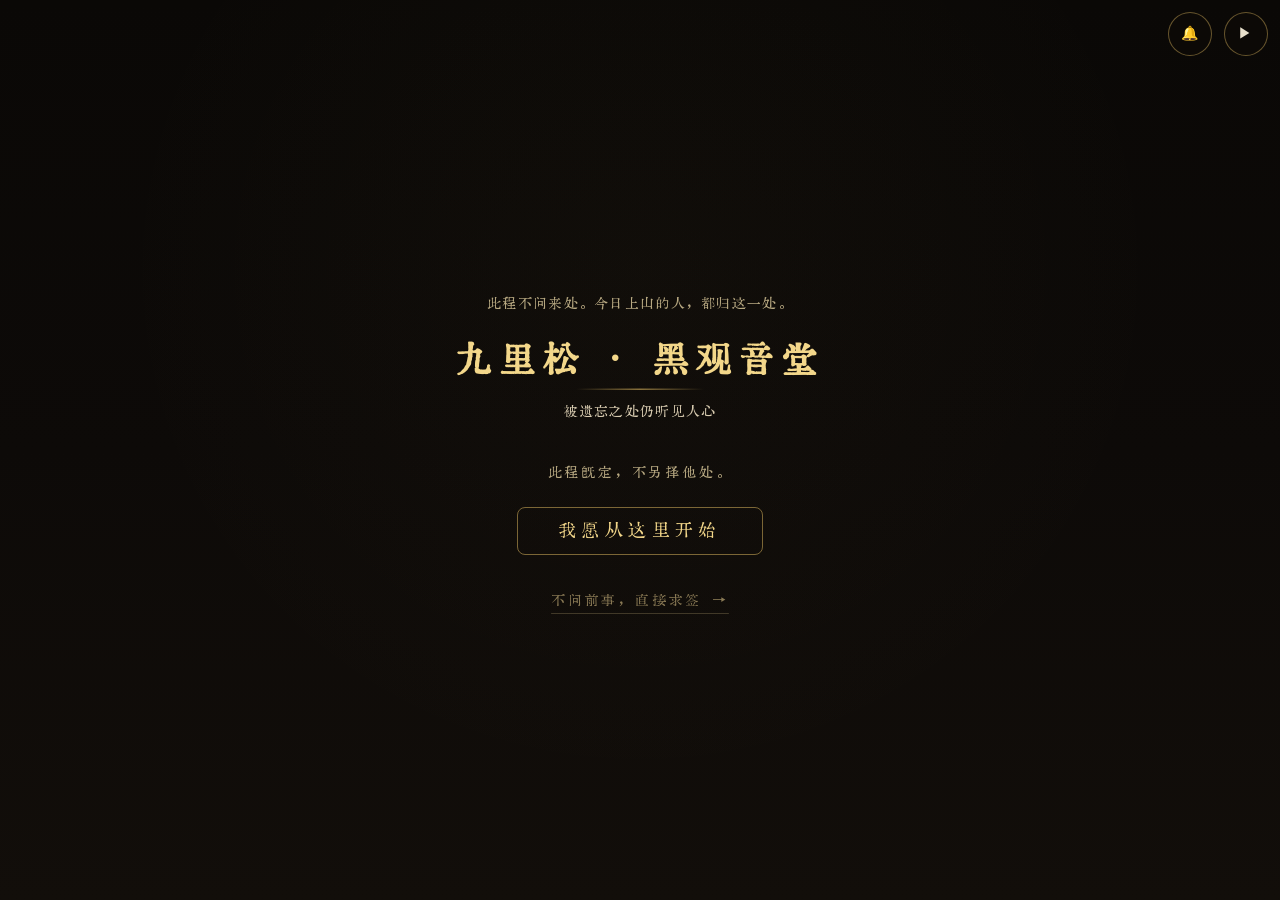
==== commit bfe95a44: "deploy: 首页精简/农历时辰/报告预热/操作区重排/预售页下线/批文9.9" ====
--- a/index.html
+++ b/index.html
@@ -8,8 +8,8 @@
     <meta name="theme-color" content="#0d0a08" />
     <link rel="icon" type="image/jpeg" href="./story/icon-front-crop.jpg" />
     <title>黑观音堂 · 观音灵签</title>
-    <script type="module" crossorigin src="./assets/index-COH6V7-j.js"></script>
-    <link rel="stylesheet" crossorigin href="./assets/index-sf9n1rNb.css">
+    <script type="module" crossorigin src="./assets/index-DHAL1j-K.js"></script>
+    <link rel="stylesheet" crossorigin href="./assets/index-DxWohYpR.css">
   </head>
   <body>
     <div id="root"></div>
--- a/assets/index-DxWohYpR.css
+++ b/assets/index-DxWohYpR.css
@@ -0,0 +1 @@
+@font-face{font-family:KingHwa;font-style:normal;font-weight:400;font-display:swap;src:url(../fonts/KingHwa-gb2312.woff2) format("woff2")}*,:before,:after{--tw-border-spacing-x: 0;--tw-border-spacing-y: 0;--tw-translate-x: 0;--tw-translate-y: 0;--tw-rotate: 0;--tw-skew-x: 0;--tw-skew-y: 0;--tw-scale-x: 1;--tw-scale-y: 1;--tw-pan-x: ;--tw-pan-y: ;--tw-pinch-zoom: ;--tw-scroll-snap-strictness: proximity;--tw-gradient-from-position: ;--tw-gradient-via-position: ;--tw-gradient-to-position: ;--tw-ordinal: ;--tw-slashed-zero: ;--tw-numeric-figure: ;--tw-numeric-spacing: ;--tw-numeric-fraction: ;--tw-ring-inset: ;--tw-ring-offset-width: 0px;--tw-ring-offset-color: #fff;--tw-ring-color: rgb(59 130 246 / .5);--tw-ring-offset-shadow: 0 0 #0000;--tw-ring-shadow: 0 0 #0000;--tw-shadow: 0 0 #0000;--tw-shadow-colored: 0 0 #0000;--tw-blur: ;--tw-brightness: ;--tw-contrast: ;--tw-grayscale: ;--tw-hue-rotate: ;--tw-invert: ;--tw-saturate: ;--tw-sepia: ;--tw-drop-shadow: ;--tw-backdrop-blur: ;--tw-backdrop-brightness: ;--tw-backdrop-contrast: ;--tw-backdrop-grayscale: ;--tw-backdrop-hue-rotate: ;--tw-backdrop-invert: ;--tw-backdrop-opacity: ;--tw-backdrop-saturate: ;--tw-backdrop-sepia: ;--tw-contain-size: ;--tw-contain-layout: ;--tw-contain-paint: ;--tw-contain-style: }::backdrop{--tw-border-spacing-x: 0;--tw-border-spacing-y: 0;--tw-translate-x: 0;--tw-translate-y: 0;--tw-rotate: 0;--tw-skew-x: 0;--tw-skew-y: 0;--tw-scale-x: 1;--tw-scale-y: 1;--tw-pan-x: ;--tw-pan-y: ;--tw-pinch-zoom: ;--tw-scroll-snap-strictness: proximity;--tw-gradient-from-position: ;--tw-gradient-via-position: ;--tw-gradient-to-position: ;--tw-ordinal: ;--tw-slashed-zero: ;--tw-numeric-figure: ;--tw-numeric-spacing: ;--tw-numeric-fraction: ;--tw-ring-inset: ;--tw-ring-offset-width: 0px;--tw-ring-offset-color: #fff;--tw-ring-color: rgb(59 130 246 / .5);--tw-ring-offset-shadow: 0 0 #0000;--tw-ring-shadow: 0 0 #0000;--tw-shadow: 0 0 #0000;--tw-shadow-colored: 0 0 #0000;--tw-blur: ;--tw-brightness: ;--tw-contrast: ;--tw-grayscale: ;--tw-hue-rotate: ;--tw-invert: ;--tw-saturate: ;--tw-sepia: ;--tw-drop-shadow: ;--tw-backdrop-blur: ;--tw-backdrop-brightness: ;--tw-backdrop-contrast: ;--tw-backdrop-grayscale: ;--tw-backdrop-hue-rotate: ;--tw-backdrop-invert: ;--tw-backdrop-opacity: ;--tw-backdrop-saturate: ;--tw-backdrop-sepia: ;--tw-contain-size: ;--tw-contain-layout: ;--tw-contain-paint: ;--tw-contain-style: }*,:before,:after{box-sizing:border-box;border-width:0;border-style:solid;border-color:#e5e7eb}:before,:after{--tw-content: ""}html,:host{line-height:1.5;-webkit-text-size-adjust:100%;-moz-tab-size:4;-o-tab-size:4;tab-size:4;font-family:ui-sans-serif,system-ui,sans-serif,"Apple Color Emoji","Segoe UI Emoji",Segoe UI Symbol,"Noto Color Emoji";font-feature-settings:normal;font-variation-settings:normal;-webkit-tap-highlight-color:transparent}body{margin:0;line-height:inherit}hr{height:0;color:inherit;border-top-width:1px}abbr:where([title]){-webkit-text-decoration:underline dotted;text-decoration:underline dotted}h1,h2,h3,h4,h5,h6{font-size:inherit;font-weight:inherit}a{color:inherit;text-decoration:inherit}b,strong{font-weight:bolder}code,kbd,samp,pre{font-family:ui-monospace,SFMono-Regular,Menlo,Monaco,Consolas,Liberation Mono,Courier New,monospace;font-feature-settings:normal;font-variation-settings:normal;font-size:1em}small{font-size:80%}sub,sup{font-size:75%;line-height:0;position:relative;vertical-align:baseline}sub{bottom:-.25em}sup{top:-.5em}table{text-indent:0;border-color:inherit;border-collapse:collapse}button,input,optgroup,select,textarea{font-family:inherit;font-feature-settings:inherit;font-variation-settings:inherit;font-size:100%;font-weight:inherit;line-height:inherit;letter-spacing:inherit;color:inherit;margin:0;padding:0}button,select{text-transform:none}button,input:where([type=button]),input:where([type=reset]),input:where([type=submit]){-webkit-appearance:button;background-color:transparent;background-image:none}:-moz-focusring{outline:auto}:-moz-ui-invalid{box-shadow:none}progress{vertical-align:baseline}::-webkit-inner-spin-button,::-webkit-outer-spin-button{height:auto}[type=search]{-webkit-appearance:textfield;outline-offset:-2px}::-webkit-search-decoration{-webkit-appearance:none}::-webkit-file-upload-button{-webkit-appearance:button;font:inherit}summary{display:list-item}blockquote,dl,dd,h1,h2,h3,h4,h5,h6,hr,figure,p,pre{margin:0}fieldset{margin:0;padding:0}legend{padding:0}ol,ul,menu{list-style:none;margin:0;padding:0}dialog{padding:0}textarea{resize:vertical}input::-moz-placeholder,textarea::-moz-placeholder{opacity:1;color:#9ca3af}input::placeholder,textarea::placeholder{opacity:1;color:#9ca3af}button,[role=button]{cursor:pointer}:disabled{cursor:default}img,svg,video,canvas,audio,iframe,embed,object{display:block;vertical-align:middle}img,video{max-width:100%;height:auto}[hidden]:where(:not([hidden=until-found])){display:none}body{cursor:url("data:image/svg+xml,%3Csvg xmlns='http://www.w3.org/2000/svg' width='26' height='26'%3E%3Ccircle cx='13' cy='13' r='4.5' fill='%23e6c96e'/%3E%3Ccircle cx='13' cy='13' r='9' fill='none' stroke='%23c3a254' stroke-opacity='0.55' stroke-width='1.2'/%3E%3C/svg%3E") 13 13,auto}a,button,[role=button],select,summary,label,.touch-clean{cursor:url("data:image/svg+xml,%3Csvg xmlns='http://www.w3.org/2000/svg' width='30' height='30'%3E%3Ccircle cx='15' cy='15' r='5' fill='%23f3d78a'/%3E%3Ccircle cx='15' cy='15' r='11' fill='none' stroke='%23f3d78a' stroke-opacity='0.85' stroke-width='1.4'/%3E%3C/svg%3E") 15 15,pointer}input,textarea{cursor:text}:root{--background: 0 0% 100%;--foreground: 240 10% 3.9%;--card: 0 0% 100%;--card-foreground: 240 10% 3.9%;--popover: 0 0% 100%;--popover-foreground: 240 10% 3.9%;--primary: 240 5.9% 10%;--primary-foreground: 0 0% 98%;--secondary: 240 4.8% 95.9%;--secondary-foreground: 240 5.9% 10%;--muted: 240 4.8% 95.9%;--muted-foreground: 240 3.8% 46.1%;--accent: 240 4.8% 95.9%;--accent-foreground: 240 5.9% 10%;--destructive: 0 84.2% 60.2%;--destructive-foreground: 0 0% 98%;--border: 240 5.9% 90%;--input: 240 5.9% 90%;--ring: 240 5.9% 10%;--radius: .625rem;--sidebar-background: 0 0% 98%;--sidebar-foreground: 240 5.3% 26.1%;--sidebar-primary: 240 5.9% 10%;--sidebar-primary-foreground: 0 0% 98%;--sidebar-accent: 240 4.8% 95.9%;--sidebar-accent-foreground: 240 5.9% 10%;--sidebar-border: 220 13% 91%;--sidebar-ring: 217.2 91.2% 59.8%}.dark{--background: 240 10% 3.9%;--foreground: 0 0% 98%;--card: 240 10% 3.9%;--card-foreground: 0 0% 98%;--popover: 240 10% 3.9%;--popover-foreground: 0 0% 98%;--primary: 0 0% 98%;--primary-foreground: 240 5.9% 10%;--secondary: 240 3.7% 15.9%;--secondary-foreground: 0 0% 98%;--muted: 240 3.7% 15.9%;--muted-foreground: 240 5% 64.9%;--accent: 240 3.7% 15.9%;--accent-foreground: 0 0% 98%;--destructive: 0 62.8% 30.6%;--destructive-foreground: 0 0% 98%;--border: 240 3.7% 15.9%;--input: 240 3.7% 15.9%;--ring: 240 4.9% 83.9%;--sidebar-background: 240 5.9% 10%;--sidebar-foreground: 240 4.8% 95.9%;--sidebar-primary: 224.3 76.3% 48%;--sidebar-primary-foreground: 0 0% 100%;--sidebar-accent: 240 3.7% 15.9%;--sidebar-accent-foreground: 240 4.8% 95.9%;--sidebar-border: 240 3.7% 15.9%;--sidebar-ring: 217.2 91.2% 59.8%}*{border-color:hsl(var(--border))}body{background-color:hsl(var(--background));color:hsl(var(--foreground))}html{font-family:KingHwa,Songti SC,STSong,SimSun,serif}body{background-color:#f3ecdb;color:#2a2620;letter-spacing:var(--ls-body);background-image:radial-gradient(ellipse at 20% 10%,rgba(184,147,62,.06),transparent 55%),radial-gradient(ellipse at 85% 85%,rgba(158,47,36,.05),transparent 50%),repeating-linear-gradient(0deg,rgba(42,38,32,.012) 0 1px,transparent 1px 4px);min-height:100vh}.container{width:100%}@media(min-width:640px){.container{max-width:640px}}@media(min-width:768px){.container{max-width:768px}}@media(min-width:1024px){.container{max-width:1024px}}@media(min-width:1280px){.container{max-width:1280px}}@media(min-width:1536px){.container{max-width:1536px}}.sr-only{position:absolute;width:1px;height:1px;padding:0;margin:-1px;overflow:hidden;clip:rect(0,0,0,0);white-space:nowrap;border-width:0}.pointer-events-none{pointer-events:none}.visible{visibility:visible}.invisible{visibility:hidden}.static{position:static}.fixed{position:fixed}.absolute{position:absolute}.relative{position:relative}.-inset-1\.5{inset:-.375rem}.inset-0{inset:0}.inset-x-0{left:0;right:0}.inset-y-0{top:0;bottom:0}.inset-y-2{top:.5rem;bottom:.5rem}.-bottom-12{bottom:-3rem}.-left-12{left:-3rem}.-right-12{right:-3rem}.-top-12{top:-3rem}.-top-2{top:-.5rem}.bottom-0{bottom:0}.bottom-2{bottom:.5rem}.bottom-3{bottom:.75rem}.bottom-6{bottom:1.5rem}.bottom-8{bottom:2rem}.left-0{left:0}.left-1\/2{left:50%}.left-2{left:.5rem}.left-4{left:1rem}.left-\[22\%\]{left:22%}.left-\[50\%\]{left:50%}.right-0{right:0}.right-1{right:.25rem}.right-1\.5{right:.375rem}.right-2{right:.5rem}.right-3{right:.75rem}.right-4{right:1rem}.right-\[18\%\]{right:18%}.top-0{top:0}.top-1\.5{top:.375rem}.top-1\/2{top:50%}.top-3{top:.75rem}.top-3\.5{top:.875rem}.top-4{top:1rem}.top-6{top:1.5rem}.top-8{top:2rem}.top-\[1px\]{top:1px}.top-\[50\%\]{top:50%}.top-\[53\%\]{top:53%}.top-\[6\%\]{top:6%}.top-\[60\%\]{top:60%}.top-full{top:100%}.isolate{isolation:isolate}.z-0{z-index:0}.z-10{z-index:10}.z-20{z-index:20}.z-30{z-index:30}.z-40{z-index:40}.z-50{z-index:50}.z-\[1\]{z-index:1}.order-first{order:-9999}.order-last{order:9999}.col-start-2{grid-column-start:2}.row-span-2{grid-row:span 2 / span 2}.row-start-1{grid-row-start:1}.\!m-0{margin:0!important}.-mx-1{margin-left:-.25rem;margin-right:-.25rem}.-my-2{margin-top:-.5rem;margin-bottom:-.5rem}.mx-2{margin-left:.5rem;margin-right:.5rem}.mx-3\.5{margin-left:.875rem;margin-right:.875rem}.mx-auto{margin-left:auto;margin-right:auto}.my-0{margin-top:0;margin-bottom:0}.my-0\.5{margin-top:.125rem;margin-bottom:.125rem}.my-1{margin-top:.25rem;margin-bottom:.25rem}.my-3{margin-top:.75rem;margin-bottom:.75rem}.my-8{margin-top:2rem;margin-bottom:2rem}.-ml-4{margin-left:-1rem}.-mt-4{margin-top:-1rem}.mb-1{margin-bottom:.25rem}.mb-2{margin-bottom:.5rem}.mb-3{margin-bottom:.75rem}.ml-1{margin-left:.25rem}.ml-2{margin-left:.5rem}.ml-4{margin-left:1rem}.ml-auto{margin-left:auto}.mr-1\.5{margin-right:.375rem}.mr-2{margin-right:.5rem}.mr-4{margin-right:1rem}.mt-0\.5{margin-top:.125rem}.mt-1{margin-top:.25rem}.mt-1\.5{margin-top:.375rem}.mt-10{margin-top:2.5rem}.mt-16{margin-top:4rem}.mt-2{margin-top:.5rem}.mt-20{margin-top:5rem}.mt-3{margin-top:.75rem}.mt-4{margin-top:1rem}.mt-5{margin-top:1.25rem}.mt-6{margin-top:1.5rem}.mt-8{margin-top:2rem}.mt-auto{margin-top:auto}.line-clamp-1{overflow:hidden;display:-webkit-box;-webkit-box-orient:vertical;-webkit-line-clamp:1}.line-clamp-2{overflow:hidden;display:-webkit-box;-webkit-box-orient:vertical;-webkit-line-clamp:2}.block{display:block}.flex{display:flex}.inline-flex{display:inline-flex}.table{display:table}.table-caption{display:table-caption}.table-cell{display:table-cell}.table-row{display:table-row}.grid{display:grid}.hidden{display:none}.aspect-\[4\/5\]{aspect-ratio:4/5}.aspect-\[5\/7\]{aspect-ratio:5/7}.aspect-square{aspect-ratio:1 / 1}.aspect-video{aspect-ratio:16 / 9}.size-10{width:2.5rem;height:2.5rem}.size-2{width:.5rem;height:.5rem}.size-2\.5{width:.625rem;height:.625rem}.size-3{width:.75rem;height:.75rem}.size-3\.5{width:.875rem;height:.875rem}.size-4{width:1rem;height:1rem}.size-6{width:1.5rem;height:1.5rem}.size-7{width:1.75rem;height:1.75rem}.size-8{width:2rem;height:2rem}.size-9{width:2.25rem;height:2.25rem}.size-auto{width:auto;height:auto}.size-full{width:100%;height:100%}.h-1\.5{height:.375rem}.h-10{height:2.5rem}.h-11{height:2.75rem}.h-12{height:3rem}.h-16{height:4rem}.h-2{height:.5rem}.h-2\.5{height:.625rem}.h-20{height:5rem}.h-24{height:6rem}.h-28{height:7rem}.h-3{height:.75rem}.h-4{height:1rem}.h-40{height:10rem}.h-44{height:11rem}.h-5{height:1.25rem}.h-6{height:1.5rem}.h-64{height:16rem}.h-7{height:1.75rem}.h-72{height:18rem}.h-8{height:2rem}.h-9{height:2.25rem}.h-\[1\.15rem\]{height:1.15rem}.h-\[calc\(100\%-1px\)\]{height:calc(100% - 1px)}.h-\[var\(--radix-navigation-menu-viewport-height\)\]{height:var(--radix-navigation-menu-viewport-height)}.h-\[var\(--radix-select-trigger-height\)\]{height:var(--radix-select-trigger-height)}.h-auto{height:auto}.h-full{height:100%}.h-px{height:1px}.h-screen{height:100vh}.h-svh{height:100svh}.max-h-\[300px\]{max-height:300px}.max-h-\[52vh\]{max-height:52vh}.max-h-full{max-height:100%}.min-h-0{min-height:0px}.min-h-11{min-height:2.75rem}.min-h-16{min-height:4rem}.min-h-24{min-height:6rem}.min-h-4{min-height:1rem}.min-h-40{min-height:10rem}.min-h-screen{min-height:100vh}.min-h-svh{min-height:100svh}.w-0{width:0px}.w-1{width:.25rem}.w-11{width:2.75rem}.w-12{width:3rem}.w-2{width:.5rem}.w-2\.5{width:.625rem}.w-24{width:6rem}.w-28{width:7rem}.w-3{width:.75rem}.w-3\/4{width:75%}.w-32{width:8rem}.w-36{width:9rem}.w-4{width:1rem}.w-40{width:10rem}.w-44{width:11rem}.w-48{width:12rem}.w-5{width:1.25rem}.w-56{width:14rem}.w-6{width:1.5rem}.w-64{width:16rem}.w-7{width:1.75rem}.w-72{width:18rem}.w-8{width:2rem}.w-9{width:2.25rem}.w-\[100px\]{width:100px}.w-\[8\.6rem\]{width:8.6rem}.w-auto{width:auto}.w-fit{width:-moz-fit-content;width:fit-content}.w-full{width:100%}.w-max{width:-moz-max-content;width:max-content}.w-px{width:1px}.min-w-0{min-width:0px}.min-w-10{min-width:2.5rem}.min-w-5{min-width:1.25rem}.min-w-8{min-width:2rem}.min-w-9{min-width:2.25rem}.min-w-\[12rem\]{min-width:12rem}.min-w-\[8rem\]{min-width:8rem}.min-w-\[var\(--radix-select-trigger-width\)\]{min-width:var(--radix-select-trigger-width)}.max-w-3xl{max-width:48rem}.max-w-5xl{max-width:64rem}.max-w-\[580px\]{max-width:580px}.max-w-\[calc\(100\%-2rem\)\]{max-width:calc(100% - 2rem)}.max-w-max{max-width:-moz-max-content;max-width:max-content}.max-w-md{max-width:28rem}.max-w-sm{max-width:24rem}.max-w-xl{max-width:36rem}.flex-1{flex:1 1 0%}.shrink-0{flex-shrink:0}.grow{flex-grow:1}.grow-0{flex-grow:0}.basis-full{flex-basis:100%}.caption-bottom{caption-side:bottom}.border-collapse{border-collapse:collapse}.-translate-x-1\/2{--tw-translate-x: -50%;transform:translate(var(--tw-translate-x),var(--tw-translate-y)) rotate(var(--tw-rotate)) skew(var(--tw-skew-x)) skewY(var(--tw-skew-y)) scaleX(var(--tw-scale-x)) scaleY(var(--tw-scale-y))}.-translate-x-px{--tw-translate-x: -1px;transform:translate(var(--tw-translate-x),var(--tw-translate-y)) rotate(var(--tw-rotate)) skew(var(--tw-skew-x)) skewY(var(--tw-skew-y)) scaleX(var(--tw-scale-x)) scaleY(var(--tw-scale-y))}.-translate-y-1\/2{--tw-translate-y: -50%;transform:translate(var(--tw-translate-x),var(--tw-translate-y)) rotate(var(--tw-rotate)) skew(var(--tw-skew-x)) skewY(var(--tw-skew-y)) scaleX(var(--tw-scale-x)) scaleY(var(--tw-scale-y))}.translate-x-\[-50\%\]{--tw-translate-x: -50%;transform:translate(var(--tw-translate-x),var(--tw-translate-y)) rotate(var(--tw-rotate)) skew(var(--tw-skew-x)) skewY(var(--tw-skew-y)) scaleX(var(--tw-scale-x)) scaleY(var(--tw-scale-y))}.translate-x-\[0\.15em\]{--tw-translate-x: .15em;transform:translate(var(--tw-translate-x),var(--tw-translate-y)) rotate(var(--tw-rotate)) skew(var(--tw-skew-x)) skewY(var(--tw-skew-y)) scaleX(var(--tw-scale-x)) scaleY(var(--tw-scale-y))}.translate-x-px{--tw-translate-x: 1px;transform:translate(var(--tw-translate-x),var(--tw-translate-y)) rotate(var(--tw-rotate)) skew(var(--tw-skew-x)) skewY(var(--tw-skew-y)) scaleX(var(--tw-scale-x)) scaleY(var(--tw-scale-y))}.translate-y-0\.5{--tw-translate-y: .125rem;transform:translate(var(--tw-translate-x),var(--tw-translate-y)) rotate(var(--tw-rotate)) skew(var(--tw-skew-x)) skewY(var(--tw-skew-y)) scaleX(var(--tw-scale-x)) scaleY(var(--tw-scale-y))}.translate-y-\[-50\%\]{--tw-translate-y: -50%;transform:translate(var(--tw-translate-x),var(--tw-translate-y)) rotate(var(--tw-rotate)) skew(var(--tw-skew-x)) skewY(var(--tw-skew-y)) scaleX(var(--tw-scale-x)) scaleY(var(--tw-scale-y))}.translate-y-\[calc\(-50\%_-_2px\)\]{--tw-translate-y: calc(-50% - 2px) ;transform:translate(var(--tw-translate-x),var(--tw-translate-y)) rotate(var(--tw-rotate)) skew(var(--tw-skew-x)) skewY(var(--tw-skew-y)) scaleX(var(--tw-scale-x)) scaleY(var(--tw-scale-y))}.rotate-45{--tw-rotate: 45deg;transform:translate(var(--tw-translate-x),var(--tw-translate-y)) rotate(var(--tw-rotate)) skew(var(--tw-skew-x)) skewY(var(--tw-skew-y)) scaleX(var(--tw-scale-x)) scaleY(var(--tw-scale-y))}.rotate-90{--tw-rotate: 90deg;transform:translate(var(--tw-translate-x),var(--tw-translate-y)) rotate(var(--tw-rotate)) skew(var(--tw-skew-x)) skewY(var(--tw-skew-y)) scaleX(var(--tw-scale-x)) scaleY(var(--tw-scale-y))}.transform{transform:translate(var(--tw-translate-x),var(--tw-translate-y)) rotate(var(--tw-rotate)) skew(var(--tw-skew-x)) skewY(var(--tw-skew-y)) scaleX(var(--tw-scale-x)) scaleY(var(--tw-scale-y))}@keyframes caret-blink{0%,70%,to{opacity:1}20%,50%{opacity:0}}.animate-caret-blink{animation:caret-blink 1.25s ease-out infinite}@keyframes pulse{50%{opacity:.5}}.animate-pulse{animation:pulse 2s cubic-bezier(.4,0,.6,1) infinite}@keyframes spin{to{transform:rotate(360deg)}}.animate-spin{animation:spin 1s linear infinite}.cursor-default{cursor:default}.cursor-grab{cursor:grab}.cursor-not-allowed{cursor:not-allowed}.cursor-pointer{cursor:pointer}.cursor-text{cursor:text}.touch-none{touch-action:none}.select-none{-webkit-user-select:none;-moz-user-select:none;user-select:none}.resize-none{resize:none}.resize{resize:both}.scroll-my-1{scroll-margin-top:.25rem;scroll-margin-bottom:.25rem}.scroll-py-1{scroll-padding-top:.25rem;scroll-padding-bottom:.25rem}.list-disc{list-style-type:disc}.list-none{list-style-type:none}.auto-rows-min{grid-auto-rows:min-content}.grid-cols-2{grid-template-columns:repeat(2,minmax(0,1fr))}.grid-cols-3{grid-template-columns:repeat(3,minmax(0,1fr))}.grid-cols-\[0_1fr\]{grid-template-columns:0 1fr}.grid-rows-\[auto_auto\]{grid-template-rows:auto auto}.flex-row{flex-direction:row}.flex-col{flex-direction:column}.flex-col-reverse{flex-direction:column-reverse}.flex-wrap{flex-wrap:wrap}.place-content-center{place-content:center}.items-start{align-items:flex-start}.items-end{align-items:flex-end}.items-center{align-items:center}.items-baseline{align-items:baseline}.items-stretch{align-items:stretch}.justify-start{justify-content:flex-start}.justify-end{justify-content:flex-end}.justify-center{justify-content:center}.justify-between{justify-content:space-between}.justify-items-start{justify-items:start}.gap-0\.5{gap:.125rem}.gap-1{gap:.25rem}.gap-1\.5{gap:.375rem}.gap-10{gap:2.5rem}.gap-2{gap:.5rem}.gap-2\.5{gap:.625rem}.gap-3{gap:.75rem}.gap-4{gap:1rem}.gap-5{gap:1.25rem}.gap-6{gap:1.5rem}.gap-7{gap:1.75rem}.gap-8{gap:2rem}.gap-\[--spacing\(var\(--gap\)\)\]{gap:var(--spacing(var(--gap)))}.gap-x-2{-moz-column-gap:.5rem;column-gap:.5rem}.gap-x-6{-moz-column-gap:1.5rem;column-gap:1.5rem}.gap-y-0\.5{row-gap:.125rem}.gap-y-1\.5{row-gap:.375rem}.gap-y-2{row-gap:.5rem}.gap-y-3{row-gap:.75rem}.space-y-1>:not([hidden])~:not([hidden]){--tw-space-y-reverse: 0;margin-top:calc(.25rem * calc(1 - var(--tw-space-y-reverse)));margin-bottom:calc(.25rem * var(--tw-space-y-reverse))}.space-y-1\.5>:not([hidden])~:not([hidden]){--tw-space-y-reverse: 0;margin-top:calc(.375rem * calc(1 - var(--tw-space-y-reverse)));margin-bottom:calc(.375rem * var(--tw-space-y-reverse))}.self-start{align-self:flex-start}.self-stretch{align-self:stretch}.justify-self-end{justify-self:end}.overflow-auto{overflow:auto}.overflow-hidden{overflow:hidden}.overflow-visible{overflow:visible}.overflow-x-auto{overflow-x:auto}.overflow-y-auto{overflow-y:auto}.overflow-x-hidden{overflow-x:hidden}.truncate{overflow:hidden;text-overflow:ellipsis;white-space:nowrap}.whitespace-nowrap{white-space:nowrap}.whitespace-pre-wrap{white-space:pre-wrap}.text-balance{text-wrap:balance}.break-words{overflow-wrap:break-word}.rounded{border-radius:.25rem}.rounded-\[2px\]{border-radius:2px}.rounded-\[3px\]{border-radius:3px}.rounded-\[4px\]{border-radius:4px}.rounded-\[50\%\]{border-radius:50%}.rounded-\[calc\(var\(--radius\)-5px\)\]{border-radius:calc(var(--radius) - 5px)}.rounded-\[inherit\]{border-radius:inherit}.rounded-full{border-radius:9999px}.rounded-lg{border-radius:var(--radius)}.rounded-md{border-radius:calc(var(--radius) - 2px)}.rounded-none{border-radius:0}.rounded-sm{border-radius:calc(var(--radius) - 4px)}.rounded-xl{border-radius:calc(var(--radius) + 4px)}.rounded-xs{border-radius:calc(var(--radius) - 6px)}.rounded-b-\[2\.2rem\]{border-bottom-right-radius:2.2rem;border-bottom-left-radius:2.2rem}.rounded-l-md{border-top-left-radius:calc(var(--radius) - 2px);border-bottom-left-radius:calc(var(--radius) - 2px)}.rounded-r-md{border-top-right-radius:calc(var(--radius) - 2px);border-bottom-right-radius:calc(var(--radius) - 2px)}.rounded-t-lg{border-top-left-radius:var(--radius);border-top-right-radius:var(--radius)}.rounded-t-sm{border-top-left-radius:calc(var(--radius) - 4px);border-top-right-radius:calc(var(--radius) - 4px)}.rounded-tl-sm{border-top-left-radius:calc(var(--radius) - 4px)}.border{border-width:1px}.border-0{border-width:0px}.border-2{border-width:2px}.border-\[1\.5px\]{border-width:1.5px}.border-y{border-top-width:1px;border-bottom-width:1px}.border-b{border-bottom-width:1px}.border-l{border-left-width:1px}.border-r{border-right-width:1px}.border-t{border-top-width:1px}.border-dashed{border-style:dashed}.border-\[\#37322b\]{--tw-border-opacity: 1;border-color:rgb(55 50 43 / var(--tw-border-opacity, 1))}.border-\[\#6b5320\]{--tw-border-opacity: 1;border-color:rgb(107 83 32 / var(--tw-border-opacity, 1))}.border-\[\#7a6a8a\]\/70{border-color:#7a6a8ab3}.border-\[\#7c241c\]{--tw-border-opacity: 1;border-color:rgb(124 36 28 / var(--tw-border-opacity, 1))}.border-\[\#8a6a2f\]{--tw-border-opacity: 1;border-color:rgb(138 106 47 / var(--tw-border-opacity, 1))}.border-\[\#8a6a2f\]\/80{border-color:#8a6a2fcc}.border-\[\#8a7a55\]\/70{border-color:#8a7a55b3}.border-\[\#8a9ec0\]\/70{border-color:#8a9ec0b3}.border-\[\#9e2f24\]\/70{border-color:#9e2f24b3}.border-\[\#c3a254\]{--tw-border-opacity: 1;border-color:rgb(195 162 84 / var(--tw-border-opacity, 1))}.border-\[\#c3a254\]\/10{border-color:#c3a2541a}.border-\[\#c3a254\]\/15{border-color:#c3a25426}.border-\[\#c3a254\]\/20{border-color:#c3a25433}.border-\[\#c3a254\]\/25{border-color:#c3a25440}.border-\[\#c3a254\]\/30{border-color:#c3a2544d}.border-\[\#c3a254\]\/35{border-color:#c3a25459}.border-\[\#c3a254\]\/40{border-color:#c3a25466}.border-\[\#c3a254\]\/45{border-color:#c3a25473}.border-\[\#c3a254\]\/50{border-color:#c3a25480}.border-\[\#c3a254\]\/60{border-color:#c3a25499}.border-\[\#c3a254\]\/70{border-color:#c3a254b3}.border-\[\#d9b85b\]\/65{border-color:#d9b85ba6}.border-border{border-color:hsl(var(--border))}.border-border\/50{border-color:hsl(var(--border) / .5)}.border-input{border-color:hsl(var(--input))}.border-primary{border-color:hsl(var(--primary))}.border-sidebar-border{border-color:hsl(var(--sidebar-border))}.border-transparent{border-color:transparent}.border-l-transparent{border-left-color:transparent}.border-t-transparent{border-top-color:transparent}.bg-\[\#07090a\]\/25{background-color:#07090a40}.bg-\[\#0a0806\]{--tw-bg-opacity: 1;background-color:rgb(10 8 6 / var(--tw-bg-opacity, 1))}.bg-\[\#0c0907\]{--tw-bg-opacity: 1;background-color:rgb(12 9 7 / var(--tw-bg-opacity, 1))}.bg-\[\#0c0907\]\/85{background-color:#0c0907d9}.bg-\[\#0d0a08\]{--tw-bg-opacity: 1;background-color:rgb(13 10 8 / var(--tw-bg-opacity, 1))}.bg-\[\#0d0a08\]\/40{background-color:#0d0a0866}.bg-\[\#0d0a08\]\/45{background-color:#0d0a0873}.bg-\[\#0d0a08\]\/50{background-color:#0d0a0880}.bg-\[\#0d0a08\]\/60{background-color:#0d0a0899}.bg-\[\#0d0a08\]\/70{background-color:#0d0a08b3}.bg-\[\#14100c\]{--tw-bg-opacity: 1;background-color:rgb(20 16 12 / var(--tw-bg-opacity, 1))}.bg-\[\#170806\]{--tw-bg-opacity: 1;background-color:rgb(23 8 6 / var(--tw-bg-opacity, 1))}.bg-\[\#171008\]{--tw-bg-opacity: 1;background-color:rgb(23 16 8 / var(--tw-bg-opacity, 1))}.bg-\[\#171008\]\/95{background-color:#171008f2}.bg-\[\#171310\]{--tw-bg-opacity: 1;background-color:rgb(23 19 16 / var(--tw-bg-opacity, 1))}.bg-\[\#171310\]\/70{background-color:#171310b3}.bg-\[\#4a443c\]{--tw-bg-opacity: 1;background-color:rgb(74 68 60 / var(--tw-bg-opacity, 1))}.bg-\[\#4d3510\]\/25{background-color:#4d351040}.bg-\[\#9e2f24\]{--tw-bg-opacity: 1;background-color:rgb(158 47 36 / var(--tw-bg-opacity, 1))}.bg-\[\#c3a254\]\/15{background-color:#c3a25426}.bg-\[\#c3a254\]\/20{background-color:#c3a25433}.bg-\[\#c3a254\]\/25{background-color:#c3a25440}.bg-\[\#f3d78a\]{--tw-bg-opacity: 1;background-color:rgb(243 215 138 / var(--tw-bg-opacity, 1))}.bg-\[\#f7f2e4\]{--tw-bg-opacity: 1;background-color:rgb(247 242 228 / var(--tw-bg-opacity, 1))}.bg-\[\#f7f2e4\]\/90{background-color:#f7f2e4e6}.bg-\[\#f8dc8a\]\/35{background-color:#f8dc8a59}.bg-accent{background-color:hsl(var(--accent))}.bg-background{background-color:hsl(var(--background))}.bg-black{--tw-bg-opacity: 1;background-color:rgb(0 0 0 / var(--tw-bg-opacity, 1))}.bg-black\/50{background-color:#00000080}.bg-black\/70{background-color:#000000b3}.bg-border{background-color:hsl(var(--border))}.bg-card{background-color:hsl(var(--card))}.bg-destructive{--tw-bg-opacity: 1;background-color:hsl(var(--destructive) / var(--tw-bg-opacity, 1))}.bg-foreground{background-color:hsl(var(--foreground))}.bg-input{background-color:hsl(var(--input))}.bg-muted{background-color:hsl(var(--muted))}.bg-muted\/50{background-color:hsl(var(--muted) / .5)}.bg-popover{background-color:hsl(var(--popover))}.bg-primary{background-color:hsl(var(--primary))}.bg-primary\/20{background-color:hsl(var(--primary) / .2)}.bg-secondary{background-color:hsl(var(--secondary))}.bg-sidebar{background-color:hsl(var(--sidebar-background))}.bg-sidebar-border{background-color:hsl(var(--sidebar-border))}.bg-transparent{background-color:transparent}.bg-white{--tw-bg-opacity: 1;background-color:rgb(255 255 255 / var(--tw-bg-opacity, 1))}.bg-\[linear-gradient\(90deg\,\#694a18_0\%\,\#c29a3b_14\%\,\#e2c269_49\%\,\#b78c2d_78\%\,\#604116_100\%\)\]{background-image:linear-gradient(90deg,#694a18,#c29a3b 14%,#e2c269 49%,#b78c2d 78%,#604116)}.bg-\[radial-gradient\(ellipse_at_65\%_58\%\,transparent_0\%\,rgba\(8\,6\,4\,0\.24\)_48\%\,rgba\(8\,6\,4\,0\.75\)_100\%\)\]{background-image:radial-gradient(ellipse at 65% 58%,transparent 0%,rgba(8,6,4,.24) 48%,rgba(8,6,4,.75) 100%)}.bg-gradient-to-b{background-image:linear-gradient(to bottom,var(--tw-gradient-stops))}.bg-gradient-to-br{background-image:linear-gradient(to bottom right,var(--tw-gradient-stops))}.bg-gradient-to-l{background-image:linear-gradient(to left,var(--tw-gradient-stops))}.bg-gradient-to-r{background-image:linear-gradient(to right,var(--tw-gradient-stops))}.bg-gradient-to-t{background-image:linear-gradient(to top,var(--tw-gradient-stops))}.from-\[\#0a0806\]{--tw-gradient-from: #0a0806 var(--tw-gradient-from-position);--tw-gradient-to: rgb(10 8 6 / 0) var(--tw-gradient-to-position);--tw-gradient-stops: var(--tw-gradient-from), var(--tw-gradient-to)}.from-\[\#0d0a08\]\/60{--tw-gradient-from: rgb(13 10 8 / .6) var(--tw-gradient-from-position);--tw-gradient-to: rgb(13 10 8 / 0) var(--tw-gradient-to-position);--tw-gradient-stops: var(--tw-gradient-from), var(--tw-gradient-to)}.from-\[\#0d0a08\]\/80{--tw-gradient-from: rgb(13 10 8 / .8) var(--tw-gradient-from-position);--tw-gradient-to: rgb(13 10 8 / 0) var(--tw-gradient-to-position);--tw-gradient-stops: var(--tw-gradient-from), var(--tw-gradient-to)}.from-\[\#171310\]{--tw-gradient-from: #171310 var(--tw-gradient-from-position);--tw-gradient-to: rgb(23 19 16 / 0) var(--tw-gradient-to-position);--tw-gradient-stops: var(--tw-gradient-from), var(--tw-gradient-to)}.from-\[\#6b241a\]{--tw-gradient-from: #6b241a var(--tw-gradient-from-position);--tw-gradient-to: rgb(107 36 26 / 0) var(--tw-gradient-to-position);--tw-gradient-stops: var(--tw-gradient-from), var(--tw-gradient-to)}.from-\[\#6b4a2a\]{--tw-gradient-from: #6b4a2a var(--tw-gradient-from-position);--tw-gradient-to: rgb(107 74 42 / 0) var(--tw-gradient-to-position);--tw-gradient-stops: var(--tw-gradient-from), var(--tw-gradient-to)}.from-\[\#a8822f\]{--tw-gradient-from: #a8822f var(--tw-gradient-from-position);--tw-gradient-to: rgb(168 130 47 / 0) var(--tw-gradient-to-position);--tw-gradient-stops: var(--tw-gradient-from), var(--tw-gradient-to)}.from-\[\#c3a254\]\/15{--tw-gradient-from: rgb(195 162 84 / .15) var(--tw-gradient-from-position);--tw-gradient-to: rgb(195 162 84 / 0) var(--tw-gradient-to-position);--tw-gradient-stops: var(--tw-gradient-from), var(--tw-gradient-to)}.from-\[\#c3a254\]\/60{--tw-gradient-from: rgb(195 162 84 / .6) var(--tw-gradient-from-position);--tw-gradient-to: rgb(195 162 84 / 0) var(--tw-gradient-to-position);--tw-gradient-stops: var(--tw-gradient-from), var(--tw-gradient-to)}.from-\[\#e2d2a4\]{--tw-gradient-from: #e2d2a4 var(--tw-gradient-from-position);--tw-gradient-to: rgb(226 210 164 / 0) var(--tw-gradient-to-position);--tw-gradient-stops: var(--tw-gradient-from), var(--tw-gradient-to)}.from-\[\#e6c96e\]{--tw-gradient-from: #e6c96e var(--tw-gradient-from-position);--tw-gradient-to: rgb(230 201 110 / 0) var(--tw-gradient-to-position);--tw-gradient-stops: var(--tw-gradient-from), var(--tw-gradient-to)}.from-\[\#e8d9ae\]{--tw-gradient-from: #e8d9ae var(--tw-gradient-from-position);--tw-gradient-to: rgb(232 217 174 / 0) var(--tw-gradient-to-position);--tw-gradient-stops: var(--tw-gradient-from), var(--tw-gradient-to)}.from-\[\#f3d78a\]\/25{--tw-gradient-from: rgb(243 215 138 / .25) var(--tw-gradient-from-position);--tw-gradient-to: rgb(243 215 138 / 0) var(--tw-gradient-to-position);--tw-gradient-stops: var(--tw-gradient-from), var(--tw-gradient-to)}.from-black\/35{--tw-gradient-from: rgb(0 0 0 / .35) var(--tw-gradient-from-position);--tw-gradient-to: rgb(0 0 0 / 0) var(--tw-gradient-to-position);--tw-gradient-stops: var(--tw-gradient-from), var(--tw-gradient-to)}.from-black\/75{--tw-gradient-from: rgb(0 0 0 / .75) var(--tw-gradient-from-position);--tw-gradient-to: rgb(0 0 0 / 0) var(--tw-gradient-to-position);--tw-gradient-stops: var(--tw-gradient-from), var(--tw-gradient-to)}.from-black\/90{--tw-gradient-from: rgb(0 0 0 / .9) var(--tw-gradient-from-position);--tw-gradient-to: rgb(0 0 0 / 0) var(--tw-gradient-to-position);--tw-gradient-stops: var(--tw-gradient-from), var(--tw-gradient-to)}.from-transparent{--tw-gradient-from: transparent var(--tw-gradient-from-position);--tw-gradient-to: rgb(0 0 0 / 0) var(--tw-gradient-to-position);--tw-gradient-stops: var(--tw-gradient-from), var(--tw-gradient-to)}.via-\[\#0d0a08\]{--tw-gradient-to: rgb(13 10 8 / 0) var(--tw-gradient-to-position);--tw-gradient-stops: var(--tw-gradient-from), #0d0a08 var(--tw-gradient-via-position), var(--tw-gradient-to)}.via-\[\#0d0a08\]\/15{--tw-gradient-to: rgb(13 10 8 / 0) var(--tw-gradient-to-position);--tw-gradient-stops: var(--tw-gradient-from), rgb(13 10 8 / .15) var(--tw-gradient-via-position), var(--tw-gradient-to)}.via-\[\#0d0a08\]\/30{--tw-gradient-to: rgb(13 10 8 / 0) var(--tw-gradient-to-position);--tw-gradient-stops: var(--tw-gradient-from), rgb(13 10 8 / .3) var(--tw-gradient-via-position), var(--tw-gradient-to)}.via-\[\#481710\]{--tw-gradient-to: rgb(72 23 16 / 0) var(--tw-gradient-to-position);--tw-gradient-stops: var(--tw-gradient-from), #481710 var(--tw-gradient-via-position), var(--tw-gradient-to)}.via-\[\#4a2f1a\]{--tw-gradient-to: rgb(74 47 26 / 0) var(--tw-gradient-to-position);--tw-gradient-stops: var(--tw-gradient-from), #4a2f1a var(--tw-gradient-via-position), var(--tw-gradient-to)}.via-\[\#c3a254\]{--tw-gradient-to: rgb(195 162 84 / 0) var(--tw-gradient-to-position);--tw-gradient-stops: var(--tw-gradient-from), #c3a254 var(--tw-gradient-via-position), var(--tw-gradient-to)}.via-\[\#c3a254\]\/5{--tw-gradient-to: rgb(195 162 84 / 0) var(--tw-gradient-to-position);--tw-gradient-stops: var(--tw-gradient-from), rgb(195 162 84 / .05) var(--tw-gradient-via-position), var(--tw-gradient-to)}.via-\[\#c3a254\]\/50{--tw-gradient-to: rgb(195 162 84 / 0) var(--tw-gradient-to-position);--tw-gradient-stops: var(--tw-gradient-from), rgb(195 162 84 / .5) var(--tw-gradient-via-position), var(--tw-gradient-to)}.via-\[\#c3a254\]\/60{--tw-gradient-to: rgb(195 162 84 / 0) var(--tw-gradient-to-position);--tw-gradient-stops: var(--tw-gradient-from), rgb(195 162 84 / .6) var(--tw-gradient-via-position), var(--tw-gradient-to)}.via-\[\#e6c96e\]{--tw-gradient-to: rgb(230 201 110 / 0) var(--tw-gradient-to-position);--tw-gradient-stops: var(--tw-gradient-from), #e6c96e var(--tw-gradient-via-position), var(--tw-gradient-to)}.via-black\/35{--tw-gradient-to: rgb(0 0 0 / 0) var(--tw-gradient-to-position);--tw-gradient-stops: var(--tw-gradient-from), rgb(0 0 0 / .35) var(--tw-gradient-via-position), var(--tw-gradient-to)}.via-black\/55{--tw-gradient-to: rgb(0 0 0 / 0) var(--tw-gradient-to-position);--tw-gradient-stops: var(--tw-gradient-from), rgb(0 0 0 / .55) var(--tw-gradient-via-position), var(--tw-gradient-to)}.via-transparent{--tw-gradient-to: rgb(0 0 0 / 0) var(--tw-gradient-to-position);--tw-gradient-stops: var(--tw-gradient-from), transparent var(--tw-gradient-via-position), var(--tw-gradient-to)}.to-\[\#0d0a08\]\/80{--tw-gradient-to: rgb(13 10 8 / .8) var(--tw-gradient-to-position)}.to-\[\#0d0a08\]\/90{--tw-gradient-to: rgb(13 10 8 / .9) var(--tw-gradient-to-position)}.to-\[\#120e0a\]{--tw-gradient-to: #120e0a var(--tw-gradient-to-position)}.to-\[\#2a0c07\]{--tw-gradient-to: #2a0c07 var(--tw-gradient-to-position)}.to-\[\#38220f\]{--tw-gradient-to: #38220f var(--tw-gradient-to-position)}.to-\[\#a8822f\]{--tw-gradient-to: #a8822f var(--tw-gradient-to-position)}.to-\[\#c9b279\]{--tw-gradient-to: #c9b279 var(--tw-gradient-to-position)}.to-\[\#d9c48c\]{--tw-gradient-to: #d9c48c var(--tw-gradient-to-position)}.to-\[\#f3d78a\]{--tw-gradient-to: #f3d78a var(--tw-gradient-to-position)}.to-black\/55{--tw-gradient-to: rgb(0 0 0 / .55) var(--tw-gradient-to-position)}.to-black\/70{--tw-gradient-to: rgb(0 0 0 / .7) var(--tw-gradient-to-position)}.to-transparent{--tw-gradient-to: transparent var(--tw-gradient-to-position)}.fill-current{fill:currentColor}.fill-foreground{fill:hsl(var(--foreground))}.fill-primary{fill:hsl(var(--primary))}.object-cover{-o-object-fit:cover;object-fit:cover}.p-0{padding:0}.p-1{padding:.25rem}.p-2{padding:.5rem}.p-3{padding:.75rem}.p-4{padding:1rem}.p-5{padding:1.25rem}.p-6{padding:1.5rem}.p-\[3px\]{padding:3px}.p-px{padding:1px}.px-1{padding-left:.25rem;padding-right:.25rem}.px-1\.5{padding-left:.375rem;padding-right:.375rem}.px-10{padding-left:2.5rem;padding-right:2.5rem}.px-2{padding-left:.5rem;padding-right:.5rem}.px-2\.5{padding-left:.625rem;padding-right:.625rem}.px-3{padding-left:.75rem;padding-right:.75rem}.px-4{padding-left:1rem;padding-right:1rem}.px-5{padding-left:1.25rem;padding-right:1.25rem}.px-6{padding-left:1.5rem;padding-right:1.5rem}.px-7{padding-left:1.75rem;padding-right:1.75rem}.px-8{padding-left:2rem;padding-right:2rem}.py-0\.5{padding-top:.125rem;padding-bottom:.125rem}.py-1{padding-top:.25rem;padding-bottom:.25rem}.py-1\.5{padding-top:.375rem;padding-bottom:.375rem}.py-12{padding-top:3rem;padding-bottom:3rem}.py-16{padding-top:4rem;padding-bottom:4rem}.py-2{padding-top:.5rem;padding-bottom:.5rem}.py-2\.5{padding-top:.625rem;padding-bottom:.625rem}.py-3{padding-top:.75rem;padding-bottom:.75rem}.py-4{padding-top:1rem;padding-bottom:1rem}.py-6{padding-top:1.5rem;padding-bottom:1.5rem}.py-8{padding-top:2rem;padding-bottom:2rem}.pb-1{padding-bottom:.25rem}.pb-10{padding-bottom:2.5rem}.pb-14{padding-bottom:3.5rem}.pb-16{padding-bottom:4rem}.pb-2{padding-bottom:.5rem}.pb-3{padding-bottom:.75rem}.pb-4{padding-bottom:1rem}.pl-1{padding-left:.25rem}.pl-2{padding-left:.5rem}.pl-3{padding-left:.75rem}.pl-4{padding-left:1rem}.pl-8{padding-left:2rem}.pr-1{padding-right:.25rem}.pr-12{padding-right:3rem}.pr-2{padding-right:.5rem}.pr-2\.5{padding-right:.625rem}.pr-3{padding-right:.75rem}.pr-8{padding-right:2rem}.pt-0{padding-top:0}.pt-1{padding-top:.25rem}.pt-16{padding-top:4rem}.pt-3{padding-top:.75rem}.pt-4{padding-top:1rem}.text-left{text-align:left}.text-center{text-align:center}.text-right{text-align:right}.align-middle{vertical-align:middle}.font-mono{font-family:ui-monospace,SFMono-Regular,Menlo,Monaco,Consolas,Liberation Mono,Courier New,monospace}.font-sans{font-family:ui-sans-serif,system-ui,sans-serif,"Apple Color Emoji","Segoe UI Emoji",Segoe UI Symbol,"Noto Color Emoji"}.font-serif{font-family:ui-serif,Georgia,Cambria,Times New Roman,Times,serif}.text-2xl{font-size:1.5rem;line-height:2rem}.text-3xl{font-size:1.875rem;line-height:2.25rem}.text-4xl{font-size:2.25rem;line-height:2.5rem}.text-5xl{font-size:3rem;line-height:1}.text-\[0\.8rem\]{font-size:.8rem}.text-\[10px\]{font-size:10px}.text-\[11px\]{font-size:11px}.text-\[13px\]{font-size:13px}.text-\[15px\]{font-size:15px}.text-\[16px\]{font-size:16px}.text-base{font-size:1rem;line-height:1.5rem}.text-lg{font-size:1.125rem;line-height:1.75rem}.text-sm{font-size:.875rem;line-height:1.25rem}.text-sm\/relaxed{font-size:.875rem;line-height:1.625}.text-xl{font-size:1.25rem;line-height:1.75rem}.text-xs{font-size:.75rem;line-height:1rem}.font-bold{font-weight:700}.font-medium{font-weight:500}.font-normal{font-weight:400}.font-semibold{font-weight:600}.tabular-nums{--tw-numeric-spacing: tabular-nums;font-variant-numeric:var(--tw-ordinal) var(--tw-slashed-zero) var(--tw-numeric-figure) var(--tw-numeric-spacing) var(--tw-numeric-fraction)}.leading-5{line-height:1.25rem}.leading-6{line-height:1.5rem}.leading-7{line-height:1.75rem}.leading-8{line-height:2rem}.leading-none{line-height:1}.leading-normal{line-height:1.5}.leading-relaxed{line-height:1.625}.leading-snug{line-height:1.375}.tracking-\[0\.06em\]{letter-spacing:.06em}.tracking-\[0\.12em\]{letter-spacing:.12em}.tracking-\[0\.14em\]{letter-spacing:.14em}.tracking-\[0\.15em\]{letter-spacing:.15em}.tracking-\[0\.1em\]{letter-spacing:.1em}.tracking-\[0\.25em\]{letter-spacing:.25em}.tracking-\[0\.28em\]{letter-spacing:.28em}.tracking-\[0\.2em\]{letter-spacing:.2em}.tracking-\[0\.35em\]{letter-spacing:.35em}.tracking-\[0\.3em\]{letter-spacing:.3em}.tracking-\[0\.4em\]{letter-spacing:.4em}.tracking-\[0\.5em\]{letter-spacing:.5em}.tracking-\[0\.6em\]{letter-spacing:.6em}.tracking-tight{letter-spacing:-.025em}.tracking-wider{letter-spacing:.05em}.tracking-widest{letter-spacing:.1em}.text-\[\#3a342c\]{--tw-text-opacity: 1;color:rgb(58 52 44 / var(--tw-text-opacity, 1))}.text-\[\#4a443c\]{--tw-text-opacity: 1;color:rgb(74 68 60 / var(--tw-text-opacity, 1))}.text-\[\#4d3714\]{--tw-text-opacity: 1;color:rgb(77 55 20 / var(--tw-text-opacity, 1))}.text-\[\#5c554a\]{--tw-text-opacity: 1;color:rgb(92 85 74 / var(--tw-text-opacity, 1))}.text-\[\#6b5320\]{--tw-text-opacity: 1;color:rgb(107 83 32 / var(--tw-text-opacity, 1))}.text-\[\#7c241c\]{--tw-text-opacity: 1;color:rgb(124 36 28 / var(--tw-text-opacity, 1))}.text-\[\#8a7a55\]{--tw-text-opacity: 1;color:rgb(138 122 85 / var(--tw-text-opacity, 1))}.text-\[\#9e2f24\]{--tw-text-opacity: 1;color:rgb(158 47 36 / var(--tw-text-opacity, 1))}.text-\[\#a8b8d4\]{--tw-text-opacity: 1;color:rgb(168 184 212 / var(--tw-text-opacity, 1))}.text-\[\#b8a8c8\]{--tw-text-opacity: 1;color:rgb(184 168 200 / var(--tw-text-opacity, 1))}.text-\[\#b8a982\]{--tw-text-opacity: 1;color:rgb(184 169 130 / var(--tw-text-opacity, 1))}.text-\[\#b8a982\]\/15{color:#b8a98226}.text-\[\#b8a982\]\/25{color:#b8a98240}.text-\[\#b8a982\]\/40{color:#b8a98266}.text-\[\#b8a982\]\/50{color:#b8a98280}.text-\[\#b8a982\]\/55{color:#b8a9828c}.text-\[\#b8a982\]\/60{color:#b8a98299}.text-\[\#b8a982\]\/70{color:#b8a982b3}.text-\[\#b8a982\]\/75{color:#b8a982bf}.text-\[\#b8a982\]\/80{color:#b8a982cc}.text-\[\#b8a982\]\/85{color:#b8a982d9}.text-\[\#b8a982\]\/90{color:#b8a982e6}.text-\[\#c3a254\]{--tw-text-opacity: 1;color:rgb(195 162 84 / var(--tw-text-opacity, 1))}.text-\[\#d8a99a\]{--tw-text-opacity: 1;color:rgb(216 169 154 / var(--tw-text-opacity, 1))}.text-\[\#d8cbb0\]{--tw-text-opacity: 1;color:rgb(216 203 176 / var(--tw-text-opacity, 1))}.text-\[\#d8cbb0\]\/45{color:#d8cbb073}.text-\[\#d8cbb0\]\/80{color:#d8cbb0cc}.text-\[\#d8cbb0\]\/85{color:#d8cbb0d9}.text-\[\#d8cbb0\]\/90{color:#d8cbb0e6}.text-\[\#d8d2c4\]{--tw-text-opacity: 1;color:rgb(216 210 196 / var(--tw-text-opacity, 1))}.text-\[\#e2725b\]{--tw-text-opacity: 1;color:rgb(226 114 91 / var(--tw-text-opacity, 1))}.text-\[\#e6c96e\]{--tw-text-opacity: 1;color:rgb(230 201 110 / var(--tw-text-opacity, 1))}.text-\[\#e8e0cc\]{--tw-text-opacity: 1;color:rgb(232 224 204 / var(--tw-text-opacity, 1))}.text-\[\#e8e0cc\]\/90{color:#e8e0cce6}.text-\[\#e8e0cc\]\/95{color:#e8e0ccf2}.text-\[\#f3d78a\]{--tw-text-opacity: 1;color:rgb(243 215 138 / var(--tw-text-opacity, 1))}.text-\[\#f7f2e4\]{--tw-text-opacity: 1;color:rgb(247 242 228 / var(--tw-text-opacity, 1))}.text-accent-foreground{color:hsl(var(--accent-foreground))}.text-background{color:hsl(var(--background))}.text-card-foreground{color:hsl(var(--card-foreground))}.text-current{color:currentColor}.text-destructive{--tw-text-opacity: 1;color:hsl(var(--destructive) / var(--tw-text-opacity, 1))}.text-foreground{color:hsl(var(--foreground))}.text-muted-foreground{color:hsl(var(--muted-foreground))}.text-popover-foreground{color:hsl(var(--popover-foreground))}.text-primary{color:hsl(var(--primary))}.text-primary-foreground{color:hsl(var(--primary-foreground))}.text-secondary-foreground{color:hsl(var(--secondary-foreground))}.text-sidebar-foreground{color:hsl(var(--sidebar-foreground))}.text-sidebar-foreground\/70{color:hsl(var(--sidebar-foreground) / .7)}.text-white{--tw-text-opacity: 1;color:rgb(255 255 255 / var(--tw-text-opacity, 1))}.underline{text-decoration-line:underline}.decoration-\[\#8a7a55\]\/40{text-decoration-color:#8a7a5566}.decoration-\[\#c3a254\]\/30{text-decoration-color:#c3a2544d}.decoration-\[\#c3a254\]\/40{text-decoration-color:#c3a25466}.decoration-\[\#c3a254\]\/60{text-decoration-color:#c3a25499}.underline-offset-4{text-underline-offset:4px}.underline-offset-8{text-underline-offset:8px}.opacity-0{opacity:0}.opacity-10{opacity:.1}.opacity-100{opacity:1}.opacity-15{opacity:.15}.opacity-20{opacity:.2}.opacity-30{opacity:.3}.opacity-40{opacity:.4}.opacity-50{opacity:.5}.opacity-70{opacity:.7}.opacity-80{opacity:.8}.opacity-90{opacity:.9}.shadow{--tw-shadow: 0 1px 3px 0 rgb(0 0 0 / .1), 0 1px 2px -1px rgb(0 0 0 / .1);--tw-shadow-colored: 0 1px 3px 0 var(--tw-shadow-color), 0 1px 2px -1px var(--tw-shadow-color);box-shadow:var(--tw-ring-offset-shadow, 0 0 #0000),var(--tw-ring-shadow, 0 0 #0000),var(--tw-shadow)}.shadow-2xl{--tw-shadow: 0 25px 50px -12px rgb(0 0 0 / .25);--tw-shadow-colored: 0 25px 50px -12px var(--tw-shadow-color);box-shadow:var(--tw-ring-offset-shadow, 0 0 #0000),var(--tw-ring-shadow, 0 0 #0000),var(--tw-shadow)}.shadow-\[0_0_0_1px_hsl\(var\(--sidebar-border\)\)\]{--tw-shadow: 0 0 0 1px hsl(var(--sidebar-border));--tw-shadow-colored: 0 0 0 1px var(--tw-shadow-color);box-shadow:var(--tw-ring-offset-shadow, 0 0 #0000),var(--tw-ring-shadow, 0 0 #0000),var(--tw-shadow)}.shadow-\[0_0_8px_rgba\(243\,215\,138\,0\.9\)\]{--tw-shadow: 0 0 8px rgba(243,215,138,.9);--tw-shadow-colored: 0 0 8px var(--tw-shadow-color);box-shadow:var(--tw-ring-offset-shadow, 0 0 #0000),var(--tw-ring-shadow, 0 0 #0000),var(--tw-shadow)}.shadow-\[0_12px_32px_rgba\(0\,0\,0\,0\.75\)\]{--tw-shadow: 0 12px 32px rgba(0,0,0,.75);--tw-shadow-colored: 0 12px 32px var(--tw-shadow-color);box-shadow:var(--tw-ring-offset-shadow, 0 0 #0000),var(--tw-ring-shadow, 0 0 #0000),var(--tw-shadow)}.shadow-\[0_18px_50px_rgba\(0\,0\,0\,0\.8\)\]{--tw-shadow: 0 18px 50px rgba(0,0,0,.8);--tw-shadow-colored: 0 18px 50px var(--tw-shadow-color);box-shadow:var(--tw-ring-offset-shadow, 0 0 #0000),var(--tw-ring-shadow, 0 0 #0000),var(--tw-shadow)}.shadow-\[0_18px_50px_rgba\(0\,0\,0\,0\.85\)\]{--tw-shadow: 0 18px 50px rgba(0,0,0,.85);--tw-shadow-colored: 0 18px 50px var(--tw-shadow-color);box-shadow:var(--tw-ring-offset-shadow, 0 0 #0000),var(--tw-ring-shadow, 0 0 #0000),var(--tw-shadow)}.shadow-\[0_20px_60px_rgba\(0\,0\,0\,0\.85\)\]{--tw-shadow: 0 20px 60px rgba(0,0,0,.85);--tw-shadow-colored: 0 20px 60px var(--tw-shadow-color);box-shadow:var(--tw-ring-offset-shadow, 0 0 #0000),var(--tw-ring-shadow, 0 0 #0000),var(--tw-shadow)}.shadow-\[0_24px_70px_rgba\(0\,0\,0\,0\.85\)\]{--tw-shadow: 0 24px 70px rgba(0,0,0,.85);--tw-shadow-colored: 0 24px 70px var(--tw-shadow-color);box-shadow:var(--tw-ring-offset-shadow, 0 0 #0000),var(--tw-ring-shadow, 0 0 #0000),var(--tw-shadow)}.shadow-\[0_4px_18px_rgba\(0\,0\,0\,0\.6\)\]{--tw-shadow: 0 4px 18px rgba(0,0,0,.6);--tw-shadow-colored: 0 4px 18px var(--tw-shadow-color);box-shadow:var(--tw-ring-offset-shadow, 0 0 #0000),var(--tw-ring-shadow, 0 0 #0000),var(--tw-shadow)}.shadow-\[0_4px_24px_rgba\(0\,0\,0\,0\.7\)\]{--tw-shadow: 0 4px 24px rgba(0,0,0,.7);--tw-shadow-colored: 0 4px 24px var(--tw-shadow-color);box-shadow:var(--tw-ring-offset-shadow, 0 0 #0000),var(--tw-ring-shadow, 0 0 #0000),var(--tw-shadow)}.shadow-\[0_6px_22px_rgba\(0\,0\,0\,0\.5\)\]{--tw-shadow: 0 6px 22px rgba(0,0,0,.5);--tw-shadow-colored: 0 6px 22px var(--tw-shadow-color);box-shadow:var(--tw-ring-offset-shadow, 0 0 #0000),var(--tw-ring-shadow, 0 0 #0000),var(--tw-shadow)}.shadow-\[0_8px_18px_rgba\(0\,0\,0\,0\.58\)\]{--tw-shadow: 0 8px 18px rgba(0,0,0,.58);--tw-shadow-colored: 0 8px 18px var(--tw-shadow-color);box-shadow:var(--tw-ring-offset-shadow, 0 0 #0000),var(--tw-ring-shadow, 0 0 #0000),var(--tw-shadow)}.shadow-\[0_8px_28px_rgba\(0\,0\,0\,0\.5\)\]{--tw-shadow: 0 8px 28px rgba(0,0,0,.5);--tw-shadow-colored: 0 8px 28px var(--tw-shadow-color);box-shadow:var(--tw-ring-offset-shadow, 0 0 #0000),var(--tw-ring-shadow, 0 0 #0000),var(--tw-shadow)}.shadow-\[inset_0_2px_6px_rgba\(0\,0\,0\,0\.9\)\]{--tw-shadow: inset 0 2px 6px rgba(0,0,0,.9);--tw-shadow-colored: inset 0 2px 6px var(--tw-shadow-color);box-shadow:var(--tw-ring-offset-shadow, 0 0 #0000),var(--tw-ring-shadow, 0 0 #0000),var(--tw-shadow)}.shadow-lg{--tw-shadow: 0 10px 15px -3px rgb(0 0 0 / .1), 0 4px 6px -4px rgb(0 0 0 / .1);--tw-shadow-colored: 0 10px 15px -3px var(--tw-shadow-color), 0 4px 6px -4px var(--tw-shadow-color);box-shadow:var(--tw-ring-offset-shadow, 0 0 #0000),var(--tw-ring-shadow, 0 0 #0000),var(--tw-shadow)}.shadow-md{--tw-shadow: 0 4px 6px -1px rgb(0 0 0 / .1), 0 2px 4px -2px rgb(0 0 0 / .1);--tw-shadow-colored: 0 4px 6px -1px var(--tw-shadow-color), 0 2px 4px -2px var(--tw-shadow-color);box-shadow:var(--tw-ring-offset-shadow, 0 0 #0000),var(--tw-ring-shadow, 0 0 #0000),var(--tw-shadow)}.shadow-none{--tw-shadow: 0 0 #0000;--tw-shadow-colored: 0 0 #0000;box-shadow:var(--tw-ring-offset-shadow, 0 0 #0000),var(--tw-ring-shadow, 0 0 #0000),var(--tw-shadow)}.shadow-sm{--tw-shadow: 0 1px 2px 0 rgb(0 0 0 / .05);--tw-shadow-colored: 0 1px 2px 0 var(--tw-shadow-color);box-shadow:var(--tw-ring-offset-shadow, 0 0 #0000),var(--tw-ring-shadow, 0 0 #0000),var(--tw-shadow)}.shadow-xl{--tw-shadow: 0 20px 25px -5px rgb(0 0 0 / .1), 0 8px 10px -6px rgb(0 0 0 / .1);--tw-shadow-colored: 0 20px 25px -5px var(--tw-shadow-color), 0 8px 10px -6px var(--tw-shadow-color);box-shadow:var(--tw-ring-offset-shadow, 0 0 #0000),var(--tw-ring-shadow, 0 0 #0000),var(--tw-shadow)}.shadow-xs{--tw-shadow: 0 1px 2px 0 rgb(0 0 0 / .05);--tw-shadow-colored: 0 1px 2px 0 var(--tw-shadow-color);box-shadow:var(--tw-ring-offset-shadow, 0 0 #0000),var(--tw-ring-shadow, 0 0 #0000),var(--tw-shadow)}.outline-none{outline:2px solid transparent;outline-offset:2px}.outline{outline-style:solid}.ring-0{--tw-ring-offset-shadow: var(--tw-ring-inset) 0 0 0 var(--tw-ring-offset-width) var(--tw-ring-offset-color);--tw-ring-shadow: var(--tw-ring-inset) 0 0 0 calc(0px + var(--tw-ring-offset-width)) var(--tw-ring-color);box-shadow:var(--tw-ring-offset-shadow),var(--tw-ring-shadow),var(--tw-shadow, 0 0 #0000)}.ring-ring\/50{--tw-ring-color: hsl(var(--ring) / .5)}.ring-sidebar-ring{--tw-ring-color: hsl(var(--sidebar-ring))}.ring-offset-background{--tw-ring-offset-color: hsl(var(--background))}.blur-\[3px\]{--tw-blur: blur(3px);filter:var(--tw-blur) var(--tw-brightness) var(--tw-contrast) var(--tw-grayscale) var(--tw-hue-rotate) var(--tw-invert) var(--tw-saturate) var(--tw-sepia) var(--tw-drop-shadow)}.blur-md{--tw-blur: blur(12px);filter:var(--tw-blur) var(--tw-brightness) var(--tw-contrast) var(--tw-grayscale) var(--tw-hue-rotate) var(--tw-invert) var(--tw-saturate) var(--tw-sepia) var(--tw-drop-shadow)}.brightness-\[1\.12\]{--tw-brightness: brightness(1.12);filter:var(--tw-blur) var(--tw-brightness) var(--tw-contrast) var(--tw-grayscale) var(--tw-hue-rotate) var(--tw-invert) var(--tw-saturate) var(--tw-sepia) var(--tw-drop-shadow)}.brightness-\[1\.16\]{--tw-brightness: brightness(1.16);filter:var(--tw-blur) var(--tw-brightness) var(--tw-contrast) var(--tw-grayscale) var(--tw-hue-rotate) var(--tw-invert) var(--tw-saturate) var(--tw-sepia) var(--tw-drop-shadow)}.brightness-\[1\.18\]{--tw-brightness: brightness(1.18);filter:var(--tw-blur) var(--tw-brightness) var(--tw-contrast) var(--tw-grayscale) var(--tw-hue-rotate) var(--tw-invert) var(--tw-saturate) var(--tw-sepia) var(--tw-drop-shadow)}.brightness-\[1\.22\]{--tw-brightness: brightness(1.22);filter:var(--tw-blur) var(--tw-brightness) var(--tw-contrast) var(--tw-grayscale) var(--tw-hue-rotate) var(--tw-invert) var(--tw-saturate) var(--tw-sepia) var(--tw-drop-shadow)}.brightness-\[1\.2\]{--tw-brightness: brightness(1.2);filter:var(--tw-blur) var(--tw-brightness) var(--tw-contrast) var(--tw-grayscale) var(--tw-hue-rotate) var(--tw-invert) var(--tw-saturate) var(--tw-sepia) var(--tw-drop-shadow)}.drop-shadow-\[0_1px_6px_rgba\(0\,0\,0\,0\.9\)\]{--tw-drop-shadow: drop-shadow(0 1px 6px rgba(0,0,0,.9));filter:var(--tw-blur) var(--tw-brightness) var(--tw-contrast) var(--tw-grayscale) var(--tw-hue-rotate) var(--tw-invert) var(--tw-saturate) var(--tw-sepia) var(--tw-drop-shadow)}.drop-shadow-\[0_1px_8px_rgba\(0\,0\,0\,0\.9\)\]{--tw-drop-shadow: drop-shadow(0 1px 8px rgba(0,0,0,.9));filter:var(--tw-blur) var(--tw-brightness) var(--tw-contrast) var(--tw-grayscale) var(--tw-hue-rotate) var(--tw-invert) var(--tw-saturate) var(--tw-sepia) var(--tw-drop-shadow)}.drop-shadow-\[0_2px_12px_rgba\(0\,0\,0\,0\.9\)\]{--tw-drop-shadow: drop-shadow(0 2px 12px rgba(0,0,0,.9));filter:var(--tw-blur) var(--tw-brightness) var(--tw-contrast) var(--tw-grayscale) var(--tw-hue-rotate) var(--tw-invert) var(--tw-saturate) var(--tw-sepia) var(--tw-drop-shadow)}.drop-shadow-\[0_2px_14px_rgba\(0\,0\,0\,0\.95\)\]{--tw-drop-shadow: drop-shadow(0 2px 14px rgba(0,0,0,.95));filter:var(--tw-blur) var(--tw-brightness) var(--tw-contrast) var(--tw-grayscale) var(--tw-hue-rotate) var(--tw-invert) var(--tw-saturate) var(--tw-sepia) var(--tw-drop-shadow)}.drop-shadow-\[0_6px_10px_rgba\(0\,0\,0\,0\.65\)\]{--tw-drop-shadow: drop-shadow(0 6px 10px rgba(0,0,0,.65));filter:var(--tw-blur) var(--tw-brightness) var(--tw-contrast) var(--tw-grayscale) var(--tw-hue-rotate) var(--tw-invert) var(--tw-saturate) var(--tw-sepia) var(--tw-drop-shadow)}.grayscale{--tw-grayscale: grayscale(100%);filter:var(--tw-blur) var(--tw-brightness) var(--tw-contrast) var(--tw-grayscale) var(--tw-hue-rotate) var(--tw-invert) var(--tw-saturate) var(--tw-sepia) var(--tw-drop-shadow)}.filter{filter:var(--tw-blur) var(--tw-brightness) var(--tw-contrast) var(--tw-grayscale) var(--tw-hue-rotate) var(--tw-invert) var(--tw-saturate) var(--tw-sepia) var(--tw-drop-shadow)}.backdrop-blur-sm{--tw-backdrop-blur: blur(4px);-webkit-backdrop-filter:var(--tw-backdrop-blur) var(--tw-backdrop-brightness) var(--tw-backdrop-contrast) var(--tw-backdrop-grayscale) var(--tw-backdrop-hue-rotate) var(--tw-backdrop-invert) var(--tw-backdrop-opacity) var(--tw-backdrop-saturate) var(--tw-backdrop-sepia);backdrop-filter:var(--tw-backdrop-blur) var(--tw-backdrop-brightness) var(--tw-backdrop-contrast) var(--tw-backdrop-grayscale) var(--tw-backdrop-hue-rotate) var(--tw-backdrop-invert) var(--tw-backdrop-opacity) var(--tw-backdrop-saturate) var(--tw-backdrop-sepia)}.transition{transition-property:color,background-color,border-color,text-decoration-color,fill,stroke,opacity,box-shadow,transform,filter,backdrop-filter;transition-timing-function:cubic-bezier(.4,0,.2,1);transition-duration:.15s}.transition-\[color\,box-shadow\]{transition-property:color,box-shadow;transition-timing-function:cubic-bezier(.4,0,.2,1);transition-duration:.15s}.transition-\[left\,right\,width\]{transition-property:left,right,width;transition-timing-function:cubic-bezier(.4,0,.2,1);transition-duration:.15s}.transition-\[margin\,opacity\]{transition-property:margin,opacity;transition-timing-function:cubic-bezier(.4,0,.2,1);transition-duration:.15s}.transition-\[width\,height\,padding\]{transition-property:width,height,padding;transition-timing-function:cubic-bezier(.4,0,.2,1);transition-duration:.15s}.transition-\[width\]{transition-property:width;transition-timing-function:cubic-bezier(.4,0,.2,1);transition-duration:.15s}.transition-all{transition-property:all;transition-timing-function:cubic-bezier(.4,0,.2,1);transition-duration:.15s}.transition-colors{transition-property:color,background-color,border-color,text-decoration-color,fill,stroke;transition-timing-function:cubic-bezier(.4,0,.2,1);transition-duration:.15s}.transition-none{transition-property:none}.transition-opacity{transition-property:opacity;transition-timing-function:cubic-bezier(.4,0,.2,1);transition-duration:.15s}.transition-shadow{transition-property:box-shadow;transition-timing-function:cubic-bezier(.4,0,.2,1);transition-duration:.15s}.transition-transform{transition-property:transform;transition-timing-function:cubic-bezier(.4,0,.2,1);transition-duration:.15s}.duration-100{transition-duration:.1s}.duration-1000{transition-duration:1s}.duration-200{transition-duration:.2s}.duration-300{transition-duration:.3s}.duration-500{transition-duration:.5s}.duration-700{transition-duration:.7s}.ease-in-out{transition-timing-function:cubic-bezier(.4,0,.2,1)}.ease-linear{transition-timing-function:linear}.ease-out{transition-timing-function:cubic-bezier(0,0,.2,1)}.will-change-transform{will-change:transform}@keyframes enter{0%{opacity:var(--tw-enter-opacity, 1);transform:translate3d(var(--tw-enter-translate-x, 0),var(--tw-enter-translate-y, 0),0) scale3d(var(--tw-enter-scale, 1),var(--tw-enter-scale, 1),var(--tw-enter-scale, 1)) rotate(var(--tw-enter-rotate, 0))}}@keyframes exit{to{opacity:var(--tw-exit-opacity, 1);transform:translate3d(var(--tw-exit-translate-x, 0),var(--tw-exit-translate-y, 0),0) scale3d(var(--tw-exit-scale, 1),var(--tw-exit-scale, 1),var(--tw-exit-scale, 1)) rotate(var(--tw-exit-rotate, 0))}}.animate-in{animation-name:enter;animation-duration:.15s;--tw-enter-opacity: initial;--tw-enter-scale: initial;--tw-enter-rotate: initial;--tw-enter-translate-x: initial;--tw-enter-translate-y: initial}.fade-in-0{--tw-enter-opacity: 0}.zoom-in-95{--tw-enter-scale: .95}.duration-100{animation-duration:.1s}.duration-1000{animation-duration:1s}.duration-200{animation-duration:.2s}.duration-300{animation-duration:.3s}.duration-500{animation-duration:.5s}.duration-700{animation-duration:.7s}.ease-in-out{animation-timing-function:cubic-bezier(.4,0,.2,1)}.ease-linear{animation-timing-function:linear}.ease-out{animation-timing-function:cubic-bezier(0,0,.2,1)}.paused{animation-play-state:paused}.font-song,.font-kai{font-family:KingHwa,Songti SC,STSong,SimSun,serif}.text-ink{color:#2a2620}.text-ink-soft{color:#5c554a}.vertical-rl{writing-mode:vertical-rl;text-orientation:upright}.t-act{letter-spacing:var(--ls-act)}.t-card-title{letter-spacing:var(--ls-card)}.t-poem{letter-spacing:var(--ls-poem);line-height:var(--lh-poem);text-align:center}.t-prose{letter-spacing:var(--ls-body);line-height:var(--lh-body);text-align:left}.t-prose p+p{margin-top:1em}.\[--cell-size\:--spacing\(8\)\]{--cell-size: var(--spacing(8))}.\[text-shadow\:0_1px_0_rgba\(255\,238\,171\,0\.24\)\]{text-shadow:0 1px 0 rgba(255,238,171,.24)}.\[text-shadow\:0_1px_4px_rgba\(0\,0\,0\,0\.9\)\]{text-shadow:0 1px 4px rgba(0,0,0,.9)}.\[text-shadow\:0_1px_6px_rgba\(0\,0\,0\,0\.9\)\]{text-shadow:0 1px 6px rgba(0,0,0,.9)}.\[text-shadow\:0_1px_8px_rgba\(0\,0\,0\,0\.95\)\]{text-shadow:0 1px 8px rgba(0,0,0,.95)}.\[writing-mode\:vertical-rl\]{writing-mode:vertical-rl}:root{--ls-body: .08em;--lh-body: 2;--ls-hall: .3em;--ls-act: .2em;--ls-card: .12em;--ls-note: .05em;--ls-poem: .2em;--lh-poem: 2;--ease-ritual: cubic-bezier(.22, 1, .36, 1)}@keyframes tube-shake{0%,to{transform:rotate(0) translate(0)}15%{transform:rotate(-9deg) translate(-6px)}30%{transform:rotate(8deg) translate(6px)}45%{transform:rotate(-7deg) translate(-5px)}60%{transform:rotate(6deg) translate(5px)}75%{transform:rotate(-4deg) translate(-3px)}90%{transform:rotate(3deg) translate(2px)}}.animate-tube-shake{animation:tube-shake .45s ease-in-out infinite;transform-origin:50% 90%}.shake-object-layer,.shake-sticks-layer{position:absolute;inset:0;pointer-events:none;will-change:transform}.shake-rim-layer{position:absolute;inset:0;z-index:30;pointer-events:none;-webkit-mask-image:radial-gradient(ellipse 26% 8% at 50% 63%,#000 48%,transparent 100%);mask-image:radial-gradient(ellipse 26% 8% at 50% 63%,#000 48%,transparent 100%)}.shake-object-layer{z-index:10;transform-origin:50% 82%;-webkit-mask-image:radial-gradient(ellipse 27% 42% at 50% 66%,#000 62%,transparent 100%);mask-image:radial-gradient(ellipse 27% 42% at 50% 66%,#000 62%,transparent 100%)}.shake-sticks-layer{z-index:11;transform-origin:50% 57%;-webkit-mask-image:radial-gradient(ellipse 24% 23% at 50% 44%,#000 58%,transparent 100%);mask-image:radial-gradient(ellipse 24% 23% at 50% 44%,#000 58%,transparent 100%)}@keyframes tube-settle{0%{transform:rotate(8deg)}34%{transform:rotate(-5deg)}62%{transform:rotate(2.5deg)}82%{transform:rotate(-1deg)}to{transform:rotate(0)}}@keyframes sticks-settle{0%{transform:rotate(12deg) translateY(-1px)}30%{transform:rotate(-8deg) translateY(1px)}58%{transform:rotate(4deg)}80%{transform:rotate(-1.5deg)}to{transform:rotate(0)}}.animate-tube-settle{animation:tube-settle .78s cubic-bezier(.22,1,.36,1) both}.animate-sticks-settle{animation:sticks-settle .9s cubic-bezier(.22,1,.36,1) both}@keyframes stick-rise{0%{transform:translate(-50%,10px);opacity:0}25%{opacity:1}to{transform:translate(-50%,-110px);opacity:1}}.animate-stick-rise{animation:stick-rise .9s cubic-bezier(.22,1,.36,1) forwards}@keyframes lot-fade-in{0%{opacity:0;transform:translateY(14px)}to{opacity:1;transform:translateY(0)}}.animate-lot-in{animation:lot-fade-in .6s ease-out both}@keyframes ken-burns{0%{transform:scale(1.02) translate(0)}to{transform:scale(1.14) translate(-1.5%,-1.5%)}}.animate-kenburns{animation:ken-burns 26s ease-in-out infinite alternate;will-change:transform}@media(prefers-reduced-motion:reduce){.animate-kenburns{animation:none}}@keyframes jiao-tumble{0%{transform:translateY(-48px) rotateX(0)}55%{transform:translateY(6px) rotateX(520deg)}75%{transform:translateY(-14px) rotateX(640deg)}to{transform:translateY(0) rotateX(720deg)}}.animate-jiao-tumble{animation:jiao-tumble 1.1s cubic-bezier(.33,1,.68,1) forwards}@keyframes room-shake{0%,to{transform:translate(0) rotate(0)}20%{transform:translate(-4px,2px) rotate(-.35deg)}40%{transform:translate(4px,-2px) rotate(.3deg)}60%{transform:translate(-3px,-1px) rotate(-.25deg)}80%{transform:translate(3px,1px) rotate(.2deg)}}.animate-room-shake{animation:room-shake .38s linear infinite}@media(prefers-reduced-motion:reduce){.animate-room-shake,.animate-tube-settle,.animate-sticks-settle{animation:none}}.seal{display:inline-flex;align-items:center;justify-content:center;background-color:#9e2f24;color:#f7f2e4;border-radius:4px;box-shadow:0 1px 3px #2a262059;line-height:1}@keyframes tube-breathe{0%,to{transform:scale(1);filter:brightness(1)}50%{transform:scale(1.015);filter:brightness(1.07)}}.animate-tube-breathe{animation:tube-breathe 5.2s ease-in-out infinite;will-change:transform,filter}@keyframes candle-flicker{0%,to{opacity:.55}18%{opacity:.7}37%{opacity:.5}55%{opacity:.66}74%{opacity:.52}89%{opacity:.62}}.animate-candle-flicker{animation:candle-flicker 3.8s ease-in-out infinite}@media(prefers-reduced-motion:reduce){.animate-tube-breathe,.animate-candle-flicker{animation:none}}.touch-clean{-webkit-user-select:none;-moz-user-select:none;user-select:none;-webkit-touch-callout:none;-webkit-tap-highlight-color:transparent;touch-action:manipulation}.guide-dot{position:absolute;width:14px;height:14px;pointer-events:none}.guide-dot .gd-core{position:absolute;inset:3px;border-radius:9999px;background:radial-gradient(circle,#f6e2a0,#e6c96e 55%,#e6c96e00);box-shadow:0 0 10px 2px #e6c96e8c;animation:gd-breathe 2.2s ease-in-out infinite}.guide-dot .gd-ring{position:absolute;inset:0;border-radius:9999px;border:1px solid rgba(230,201,110,.7);animation:gd-ping 2.2s cubic-bezier(.2,.6,.3,1) infinite}.guide-dot .gd-ring.r2{animation-delay:1.1s}@keyframes gd-ping{0%{transform:scale(.7);opacity:.75}75%,to{transform:scale(3.1);opacity:0}}@keyframes gd-breathe{0%,to{opacity:.75;transform:scale(.9)}50%{opacity:1;transform:scale(1.12)}}@media(prefers-reduced-motion:reduce){.guide-dot .gd-ring{animation:none;opacity:0}.guide-dot .gd-core{animation:none}}.selection\:bg-primary *::-moz-selection{background-color:hsl(var(--primary))}.selection\:bg-primary *::selection{background-color:hsl(var(--primary))}.selection\:text-primary-foreground *::-moz-selection{color:hsl(var(--primary-foreground))}.selection\:text-primary-foreground *::selection{color:hsl(var(--primary-foreground))}.selection\:bg-primary::-moz-selection{background-color:hsl(var(--primary))}.selection\:bg-primary::selection{background-color:hsl(var(--primary))}.selection\:text-primary-foreground::-moz-selection{color:hsl(var(--primary-foreground))}.selection\:text-primary-foreground::selection{color:hsl(var(--primary-foreground))}.file\:inline-flex::file-selector-button{display:inline-flex}.file\:h-7::file-selector-button{height:1.75rem}.file\:border-0::file-selector-button{border-width:0px}.file\:bg-transparent::file-selector-button{background-color:transparent}.file\:text-sm::file-selector-button{font-size:.875rem;line-height:1.25rem}.file\:font-medium::file-selector-button{font-weight:500}.file\:text-foreground::file-selector-button{color:hsl(var(--foreground))}.placeholder\:text-\[\#b8a982\]\/45::-moz-placeholder{color:#b8a98273}.placeholder\:text-\[\#b8a982\]\/45::placeholder{color:#b8a98273}.placeholder\:text-muted-foreground::-moz-placeholder{color:hsl(var(--muted-foreground))}.placeholder\:text-muted-foreground::placeholder{color:hsl(var(--muted-foreground))}.after\:absolute:after{content:var(--tw-content);position:absolute}.after\:-inset-2:after{content:var(--tw-content);inset:-.5rem}.after\:inset-y-0:after{content:var(--tw-content);top:0;bottom:0}.after\:left-1\/2:after{content:var(--tw-content);left:50%}.after\:w-1:after{content:var(--tw-content);width:.25rem}.after\:w-\[2px\]:after{content:var(--tw-content);width:2px}.after\:-translate-x-1\/2:after{content:var(--tw-content);--tw-translate-x: -50%;transform:translate(var(--tw-translate-x),var(--tw-translate-y)) rotate(var(--tw-rotate)) skew(var(--tw-skew-x)) skewY(var(--tw-skew-y)) scaleX(var(--tw-scale-x)) scaleY(var(--tw-scale-y))}.first\:rounded-l-md:first-child{border-top-left-radius:calc(var(--radius) - 2px);border-bottom-left-radius:calc(var(--radius) - 2px)}.first\:border-l:first-child{border-left-width:1px}.last\:mt-0:last-child{margin-top:0}.last\:rounded-r-md:last-child{border-top-right-radius:calc(var(--radius) - 2px);border-bottom-right-radius:calc(var(--radius) - 2px)}.last\:border-b-0:last-child{border-bottom-width:0px}.hover\:-translate-y-0\.5:hover{--tw-translate-y: -.125rem;transform:translate(var(--tw-translate-x),var(--tw-translate-y)) rotate(var(--tw-rotate)) skew(var(--tw-skew-x)) skewY(var(--tw-skew-y)) scaleX(var(--tw-scale-x)) scaleY(var(--tw-scale-y))}.hover\:-translate-y-1:hover{--tw-translate-y: -.25rem;transform:translate(var(--tw-translate-x),var(--tw-translate-y)) rotate(var(--tw-rotate)) skew(var(--tw-skew-x)) skewY(var(--tw-skew-y)) scaleX(var(--tw-scale-x)) scaleY(var(--tw-scale-y))}.hover\:scale-105:hover{--tw-scale-x: 1.05;--tw-scale-y: 1.05;transform:translate(var(--tw-translate-x),var(--tw-translate-y)) rotate(var(--tw-rotate)) skew(var(--tw-skew-x)) skewY(var(--tw-skew-y)) scaleX(var(--tw-scale-x)) scaleY(var(--tw-scale-y))}.hover\:scale-\[1\.04\]:hover{--tw-scale-x: 1.04;--tw-scale-y: 1.04;transform:translate(var(--tw-translate-x),var(--tw-translate-y)) rotate(var(--tw-rotate)) skew(var(--tw-skew-x)) skewY(var(--tw-skew-y)) scaleX(var(--tw-scale-x)) scaleY(var(--tw-scale-y))}.hover\:border-\[\#9e2f24\]\/50:hover{border-color:#9e2f2480}.hover\:border-\[\#9e2f24\]\/60:hover{border-color:#9e2f2499}.hover\:border-\[\#c3a254\]:hover{--tw-border-opacity: 1;border-color:rgb(195 162 84 / var(--tw-border-opacity, 1))}.hover\:border-\[\#c3a254\]\/70:hover{border-color:#c3a254b3}.hover\:border-\[\#c3a254\]\/80:hover{border-color:#c3a254cc}.hover\:bg-\[\#8a2820\]:hover{--tw-bg-opacity: 1;background-color:rgb(138 40 32 / var(--tw-bg-opacity, 1))}.hover\:bg-\[\#c3a254\]\/10:hover{background-color:#c3a2541a}.hover\:bg-accent:hover{background-color:hsl(var(--accent))}.hover\:bg-destructive\/90:hover{background-color:hsl(var(--destructive) / .9)}.hover\:bg-muted:hover{background-color:hsl(var(--muted))}.hover\:bg-muted\/50:hover{background-color:hsl(var(--muted) / .5)}.hover\:bg-primary\/90:hover{background-color:hsl(var(--primary) / .9)}.hover\:bg-secondary\/80:hover{background-color:hsl(var(--secondary) / .8)}.hover\:bg-sidebar-accent:hover{background-color:hsl(var(--sidebar-accent))}.hover\:bg-white\/10:hover{background-color:#ffffff1a}.hover\:text-\[\#9e2f24\]:hover{--tw-text-opacity: 1;color:rgb(158 47 36 / var(--tw-text-opacity, 1))}.hover\:text-\[\#b8a982\]:hover{--tw-text-opacity: 1;color:rgb(184 169 130 / var(--tw-text-opacity, 1))}.hover\:text-\[\#d8cbb0\]:hover{--tw-text-opacity: 1;color:rgb(216 203 176 / var(--tw-text-opacity, 1))}.hover\:text-\[\#f3d78a\]:hover{--tw-text-opacity: 1;color:rgb(243 215 138 / var(--tw-text-opacity, 1))}.hover\:text-accent-foreground:hover{color:hsl(var(--accent-foreground))}.hover\:text-foreground:hover{color:hsl(var(--foreground))}.hover\:text-muted-foreground:hover{color:hsl(var(--muted-foreground))}.hover\:text-sidebar-accent-foreground:hover{color:hsl(var(--sidebar-accent-foreground))}.hover\:underline:hover{text-decoration-line:underline}.hover\:opacity-100:hover{opacity:1}.hover\:shadow-\[0_0_0_1px_hsl\(var\(--sidebar-accent\)\)\]:hover{--tw-shadow: 0 0 0 1px hsl(var(--sidebar-accent));--tw-shadow-colored: 0 0 0 1px var(--tw-shadow-color);box-shadow:var(--tw-ring-offset-shadow, 0 0 #0000),var(--tw-ring-shadow, 0 0 #0000),var(--tw-shadow)}.hover\:shadow-\[0_12px_32px_rgba\(195\,162\,84\,0\.22\)\]:hover{--tw-shadow: 0 12px 32px rgba(195,162,84,.22);--tw-shadow-colored: 0 12px 32px var(--tw-shadow-color);box-shadow:var(--tw-ring-offset-shadow, 0 0 #0000),var(--tw-ring-shadow, 0 0 #0000),var(--tw-shadow)}.hover\:ring-4:hover{--tw-ring-offset-shadow: var(--tw-ring-inset) 0 0 0 var(--tw-ring-offset-width) var(--tw-ring-offset-color);--tw-ring-shadow: var(--tw-ring-inset) 0 0 0 calc(4px + var(--tw-ring-offset-width)) var(--tw-ring-color);box-shadow:var(--tw-ring-offset-shadow),var(--tw-ring-shadow),var(--tw-shadow, 0 0 #0000)}.hover\:after\:bg-sidebar-border:hover:after{content:var(--tw-content);background-color:hsl(var(--sidebar-border))}.focus\:z-10:focus{z-index:10}.focus\:border-\[\#f3d78a\]:focus{--tw-border-opacity: 1;border-color:rgb(243 215 138 / var(--tw-border-opacity, 1))}.focus\:bg-accent:focus{background-color:hsl(var(--accent))}.focus\:text-accent-foreground:focus{color:hsl(var(--accent-foreground))}.focus\:ring-2:focus{--tw-ring-offset-shadow: var(--tw-ring-inset) 0 0 0 var(--tw-ring-offset-width) var(--tw-ring-offset-color);--tw-ring-shadow: var(--tw-ring-inset) 0 0 0 calc(2px + var(--tw-ring-offset-width)) var(--tw-ring-color);box-shadow:var(--tw-ring-offset-shadow),var(--tw-ring-shadow),var(--tw-shadow, 0 0 #0000)}.focus\:ring-ring:focus{--tw-ring-color: hsl(var(--ring))}.focus\:ring-offset-2:focus{--tw-ring-offset-width: 2px}.focus-visible\:z-10:focus-visible{z-index:10}.focus-visible\:border-ring:focus-visible{border-color:hsl(var(--ring))}.focus-visible\:outline-1:focus-visible{outline-width:1px}.focus-visible\:outline-ring:focus-visible{outline-color:hsl(var(--ring))}.focus-visible\:ring-0:focus-visible{--tw-ring-offset-shadow: var(--tw-ring-inset) 0 0 0 var(--tw-ring-offset-width) var(--tw-ring-offset-color);--tw-ring-shadow: var(--tw-ring-inset) 0 0 0 calc(0px + var(--tw-ring-offset-width)) var(--tw-ring-color);box-shadow:var(--tw-ring-offset-shadow),var(--tw-ring-shadow),var(--tw-shadow, 0 0 #0000)}.focus-visible\:ring-1:focus-visible{--tw-ring-offset-shadow: var(--tw-ring-inset) 0 0 0 var(--tw-ring-offset-width) var(--tw-ring-offset-color);--tw-ring-shadow: var(--tw-ring-inset) 0 0 0 calc(1px + var(--tw-ring-offset-width)) var(--tw-ring-color);box-shadow:var(--tw-ring-offset-shadow),var(--tw-ring-shadow),var(--tw-shadow, 0 0 #0000)}.focus-visible\:ring-2:focus-visible{--tw-ring-offset-shadow: var(--tw-ring-inset) 0 0 0 var(--tw-ring-offset-width) var(--tw-ring-offset-color);--tw-ring-shadow: var(--tw-ring-inset) 0 0 0 calc(2px + var(--tw-ring-offset-width)) var(--tw-ring-color);box-shadow:var(--tw-ring-offset-shadow),var(--tw-ring-shadow),var(--tw-shadow, 0 0 #0000)}.focus-visible\:ring-4:focus-visible{--tw-ring-offset-shadow: var(--tw-ring-inset) 0 0 0 var(--tw-ring-offset-width) var(--tw-ring-offset-color);--tw-ring-shadow: var(--tw-ring-inset) 0 0 0 calc(4px + var(--tw-ring-offset-width)) var(--tw-ring-color);box-shadow:var(--tw-ring-offset-shadow),var(--tw-ring-shadow),var(--tw-shadow, 0 0 #0000)}.focus-visible\:ring-\[3px\]:focus-visible{--tw-ring-offset-shadow: var(--tw-ring-inset) 0 0 0 var(--tw-ring-offset-width) var(--tw-ring-offset-color);--tw-ring-shadow: var(--tw-ring-inset) 0 0 0 calc(3px + var(--tw-ring-offset-width)) var(--tw-ring-color);box-shadow:var(--tw-ring-offset-shadow),var(--tw-ring-shadow),var(--tw-shadow, 0 0 #0000)}.focus-visible\:ring-\[\#e8c96e\]\/85:focus-visible{--tw-ring-color: rgb(232 201 110 / .85)}.focus-visible\:ring-destructive\/20:focus-visible{--tw-ring-color: hsl(var(--destructive) / .2)}.focus-visible\:ring-ring:focus-visible{--tw-ring-color: hsl(var(--ring))}.focus-visible\:ring-ring\/50:focus-visible{--tw-ring-color: hsl(var(--ring) / .5)}.focus-visible\:ring-offset-1:focus-visible{--tw-ring-offset-width: 1px}.focus-visible\:ring-offset-2:focus-visible{--tw-ring-offset-width: 2px}.focus-visible\:ring-offset-black:focus-visible{--tw-ring-offset-color: #000}.active\:scale-95:active{--tw-scale-x: .95;--tw-scale-y: .95;transform:translate(var(--tw-translate-x),var(--tw-translate-y)) rotate(var(--tw-rotate)) skew(var(--tw-skew-x)) skewY(var(--tw-skew-y)) scaleX(var(--tw-scale-x)) scaleY(var(--tw-scale-y))}.active\:cursor-grabbing:active{cursor:grabbing}.active\:bg-sidebar-accent:active{background-color:hsl(var(--sidebar-accent))}.active\:text-sidebar-accent-foreground:active{color:hsl(var(--sidebar-accent-foreground))}.disabled\:pointer-events-none:disabled{pointer-events:none}.disabled\:cursor-not-allowed:disabled{cursor:not-allowed}.disabled\:opacity-50:disabled{opacity:.5}.disabled\:opacity-60:disabled{opacity:.6}.group\/menu-item:focus-within .group-focus-within\/menu-item\:opacity-100{opacity:1}.group:hover .group-hover\:scale-\[1\.04\]{--tw-scale-x: 1.04;--tw-scale-y: 1.04;transform:translate(var(--tw-translate-x),var(--tw-translate-y)) rotate(var(--tw-rotate)) skew(var(--tw-skew-x)) skewY(var(--tw-skew-y)) scaleX(var(--tw-scale-x)) scaleY(var(--tw-scale-y))}.group\/menu-item:hover .group-hover\/menu-item\:opacity-100,.group:hover .group-hover\:opacity-100{opacity:1}.peer\/menu-button:hover~.peer-hover\/menu-button\:text-sidebar-accent-foreground{color:hsl(var(--sidebar-accent-foreground))}.peer:disabled~.peer-disabled\:cursor-not-allowed{cursor:not-allowed}.peer:disabled~.peer-disabled\:opacity-50{opacity:.5}.has-\[\>button\]\:ml-\[-0\.45rem\]:has(>button){margin-left:-.45rem}.has-\[\>button\]\:mr-\[-0\.45rem\]:has(>button){margin-right:-.45rem}.has-\[\>kbd\]\:ml-\[-0\.35rem\]:has(>kbd){margin-left:-.35rem}.has-\[\>kbd\]\:mr-\[-0\.35rem\]:has(>kbd){margin-right:-.35rem}.has-\[\>\[data-align\=block-end\]\]\:h-auto:has(>[data-align=block-end]){height:auto}.has-\[\>\[data-align\=block-start\]\]\:h-auto:has(>[data-align=block-start]){height:auto}.has-\[\>textarea\]\:h-auto:has(>textarea){height:auto}.has-\[\>\[data-slot\=field\]\]\:w-full:has(>[data-slot=field]){width:100%}.has-\[\>svg\]\:grid-cols-\[calc\(var\(--spacing\)\*4\)_1fr\]:has(>svg){grid-template-columns:calc(var(--spacing) * 4) 1fr}.has-\[\>\[data-align\=block-end\]\]\:flex-col:has(>[data-align=block-end]){flex-direction:column}.has-\[\>\[data-align\=block-start\]\]\:flex-col:has(>[data-align=block-start]){flex-direction:column}.has-\[\>\[data-slot\=field\]\]\:flex-col:has(>[data-slot=field]){flex-direction:column}.has-\[\>\[data-slot\=field-content\]\]\:items-start:has(>[data-slot=field-content]){align-items:flex-start}.has-\[\>\[data-slot\=button-group\]\]\:gap-2:has(>[data-slot=button-group]){gap:.5rem}.has-\[\>\[data-slot\=checkbox-group\]\]\:gap-3:has(>[data-slot=checkbox-group]){gap:.75rem}.has-\[\>\[data-slot\=radio-group\]\]\:gap-3:has(>[data-slot=radio-group]){gap:.75rem}.has-\[\>svg\]\:gap-x-3:has(>svg){-moz-column-gap:.75rem;column-gap:.75rem}.has-\[\>\[data-slot\=field\]\]\:rounded-md:has(>[data-slot=field]){border-radius:calc(var(--radius) - 2px)}.has-\[\>\[data-slot\=field\]\]\:border:has(>[data-slot=field]){border-width:1px}.has-\[\[data-slot\=input-group-control\]\:focus-visible\]\:border-ring:has([data-slot=input-group-control]:focus-visible){border-color:hsl(var(--ring))}.has-\[\[data-slot\]\[aria-invalid\=true\]\]\:border-destructive:has([data-slot][aria-invalid=true]){--tw-border-opacity: 1;border-color:hsl(var(--destructive) / var(--tw-border-opacity, 1))}.has-\[\>svg\]\:p-0:has(>svg){padding:0}.has-\[\>svg\]\:px-2:has(>svg){padding-left:.5rem;padding-right:.5rem}.has-\[\>svg\]\:px-2\.5:has(>svg){padding-left:.625rem;padding-right:.625rem}.has-\[\>svg\]\:px-3:has(>svg){padding-left:.75rem;padding-right:.75rem}.has-\[\>svg\]\:px-4:has(>svg){padding-left:1rem;padding-right:1rem}.has-\[\[data-slot\=input-group-control\]\:focus-visible\]\:ring-\[3px\]:has([data-slot=input-group-control]:focus-visible){--tw-ring-offset-shadow: var(--tw-ring-inset) 0 0 0 var(--tw-ring-offset-width) var(--tw-ring-offset-color);--tw-ring-shadow: var(--tw-ring-inset) 0 0 0 calc(3px + var(--tw-ring-offset-width)) var(--tw-ring-color);box-shadow:var(--tw-ring-offset-shadow),var(--tw-ring-shadow),var(--tw-shadow, 0 0 #0000)}.has-\[\[data-slot\=input-group-control\]\:focus-visible\]\:ring-ring\/50:has([data-slot=input-group-control]:focus-visible){--tw-ring-color: hsl(var(--ring) / .5)}.has-\[\[data-slot\]\[aria-invalid\=true\]\]\:ring-destructive\/20:has([data-slot][aria-invalid=true]){--tw-ring-color: hsl(var(--destructive) / .2)}.group\/item:has([data-slot=item-description]) .group-has-\[\[data-slot\=item-description\]\]\/item\:translate-y-0\.5{--tw-translate-y: .125rem;transform:translate(var(--tw-translate-x),var(--tw-translate-y)) rotate(var(--tw-rotate)) skew(var(--tw-skew-x)) skewY(var(--tw-skew-y)) scaleX(var(--tw-scale-x)) scaleY(var(--tw-scale-y))}.group\/item:has([data-slot=item-description]) .group-has-\[\[data-slot\=item-description\]\]\/item\:self-start{align-self:flex-start}.group\/field:has([data-orientation=horizontal]) .group-has-\[\[data-orientation\=horizontal\]\]\/field\:text-balance{text-wrap:balance}.group\/input-group:has(>input) .group-has-\[\>input\]\/input-group\:pb-2\.5{padding-bottom:.625rem}.group\/input-group:has(>input) .group-has-\[\>input\]\/input-group\:pt-2\.5{padding-top:.625rem}.aria-disabled\:pointer-events-none[aria-disabled=true]{pointer-events:none}.aria-disabled\:opacity-50[aria-disabled=true]{opacity:.5}.aria-selected\:text-muted-foreground[aria-selected=true]{color:hsl(var(--muted-foreground))}.data-\[disabled\=true\]\:pointer-events-none[data-disabled=true],.data-\[disabled\]\:pointer-events-none[data-disabled]{pointer-events:none}.data-\[vaul-drawer-direction\=bottom\]\:inset-x-0[data-vaul-drawer-direction=bottom]{left:0;right:0}.data-\[vaul-drawer-direction\=left\]\:inset-y-0[data-vaul-drawer-direction=left],.data-\[vaul-drawer-direction\=right\]\:inset-y-0[data-vaul-drawer-direction=right]{top:0;bottom:0}.data-\[vaul-drawer-direction\=top\]\:inset-x-0[data-vaul-drawer-direction=top]{left:0;right:0}.data-\[vaul-drawer-direction\=bottom\]\:bottom-0[data-vaul-drawer-direction=bottom]{bottom:0}.data-\[vaul-drawer-direction\=left\]\:left-0[data-vaul-drawer-direction=left]{left:0}.data-\[vaul-drawer-direction\=right\]\:right-0[data-vaul-drawer-direction=right]{right:0}.data-\[vaul-drawer-direction\=top\]\:top-0[data-vaul-drawer-direction=top]{top:0}.data-\[active\=true\]\:z-10[data-active=true]{z-index:10}.data-\[vaul-drawer-direction\=bottom\]\:mt-24[data-vaul-drawer-direction=bottom]{margin-top:6rem}.data-\[vaul-drawer-direction\=top\]\:mb-24[data-vaul-drawer-direction=top]{margin-bottom:6rem}.data-\[orientation\=horizontal\]\:h-1\.5[data-orientation=horizontal]{height:.375rem}.data-\[orientation\=horizontal\]\:h-full[data-orientation=horizontal]{height:100%}.data-\[orientation\=horizontal\]\:h-px[data-orientation=horizontal]{height:1px}.data-\[orientation\=vertical\]\:h-auto[data-orientation=vertical]{height:auto}.data-\[orientation\=vertical\]\:h-full[data-orientation=vertical]{height:100%}.data-\[panel-group-direction\=vertical\]\:h-px[data-panel-group-direction=vertical]{height:1px}.data-\[size\=default\]\:h-9[data-size=default]{height:2.25rem}.data-\[size\=sm\]\:h-8[data-size=sm]{height:2rem}.data-\[vaul-drawer-direction\=bottom\]\:max-h-\[80vh\][data-vaul-drawer-direction=bottom],.data-\[vaul-drawer-direction\=top\]\:max-h-\[80vh\][data-vaul-drawer-direction=top]{max-height:80vh}.data-\[orientation\=vertical\]\:min-h-44[data-orientation=vertical]{min-height:11rem}.data-\[orientation\=horizontal\]\:w-full[data-orientation=horizontal]{width:100%}.data-\[orientation\=vertical\]\:w-1\.5[data-orientation=vertical]{width:.375rem}.data-\[orientation\=vertical\]\:w-auto[data-orientation=vertical]{width:auto}.data-\[orientation\=vertical\]\:w-full[data-orientation=vertical]{width:100%}.data-\[orientation\=vertical\]\:w-px[data-orientation=vertical]{width:1px}.data-\[panel-group-direction\=vertical\]\:w-full[data-panel-group-direction=vertical]{width:100%}.data-\[vaul-drawer-direction\=left\]\:w-3\/4[data-vaul-drawer-direction=left],.data-\[vaul-drawer-direction\=right\]\:w-3\/4[data-vaul-drawer-direction=right]{width:75%}.data-\[side\=bottom\]\:translate-y-1[data-side=bottom]{--tw-translate-y: .25rem;transform:translate(var(--tw-translate-x),var(--tw-translate-y)) rotate(var(--tw-rotate)) skew(var(--tw-skew-x)) skewY(var(--tw-skew-y)) scaleX(var(--tw-scale-x)) scaleY(var(--tw-scale-y))}.data-\[side\=left\]\:-translate-x-1[data-side=left]{--tw-translate-x: -.25rem;transform:translate(var(--tw-translate-x),var(--tw-translate-y)) rotate(var(--tw-rotate)) skew(var(--tw-skew-x)) skewY(var(--tw-skew-y)) scaleX(var(--tw-scale-x)) scaleY(var(--tw-scale-y))}.data-\[side\=right\]\:translate-x-1[data-side=right]{--tw-translate-x: .25rem;transform:translate(var(--tw-translate-x),var(--tw-translate-y)) rotate(var(--tw-rotate)) skew(var(--tw-skew-x)) skewY(var(--tw-skew-y)) scaleX(var(--tw-scale-x)) scaleY(var(--tw-scale-y))}.data-\[side\=top\]\:-translate-y-1[data-side=top]{--tw-translate-y: -.25rem;transform:translate(var(--tw-translate-x),var(--tw-translate-y)) rotate(var(--tw-rotate)) skew(var(--tw-skew-x)) skewY(var(--tw-skew-y)) scaleX(var(--tw-scale-x)) scaleY(var(--tw-scale-y))}.data-\[state\=checked\]\:translate-x-\[calc\(100\%-2px\)\][data-state=checked]{--tw-translate-x: calc(100% - 2px) ;transform:translate(var(--tw-translate-x),var(--tw-translate-y)) rotate(var(--tw-rotate)) skew(var(--tw-skew-x)) skewY(var(--tw-skew-y)) scaleX(var(--tw-scale-x)) scaleY(var(--tw-scale-y))}.data-\[state\=unchecked\]\:translate-x-0[data-state=unchecked]{--tw-translate-x: 0px;transform:translate(var(--tw-translate-x),var(--tw-translate-y)) rotate(var(--tw-rotate)) skew(var(--tw-skew-x)) skewY(var(--tw-skew-y)) scaleX(var(--tw-scale-x)) scaleY(var(--tw-scale-y))}@keyframes accordion-up{0%{height:var(--radix-accordion-content-height)}to{height:0}}.data-\[state\=closed\]\:animate-accordion-up[data-state=closed]{animation:accordion-up .2s ease-out}@keyframes accordion-down{0%{height:0}to{height:var(--radix-accordion-content-height)}}.data-\[state\=open\]\:animate-accordion-down[data-state=open]{animation:accordion-down .2s ease-out}.data-\[orientation\=vertical\]\:flex-col[data-orientation=vertical],.data-\[panel-group-direction\=vertical\]\:flex-col[data-panel-group-direction=vertical]{flex-direction:column}.data-\[slot\=checkbox-group\]\:gap-3[data-slot=checkbox-group]{gap:.75rem}.data-\[range-end\=true\]\:rounded-md[data-range-end=true]{border-radius:calc(var(--radius) - 2px)}.data-\[range-middle\=true\]\:rounded-none[data-range-middle=true]{border-radius:0}.data-\[range-start\=true\]\:rounded-md[data-range-start=true]{border-radius:calc(var(--radius) - 2px)}.data-\[selected\=true\]\:rounded-none[data-selected=true],.data-\[spacing\=0\]\:rounded-none[data-spacing="0"]{border-radius:0}.data-\[range-end\=true\]\:rounded-r-md[data-range-end=true]{border-top-right-radius:calc(var(--radius) - 2px);border-bottom-right-radius:calc(var(--radius) - 2px)}.data-\[range-start\=true\]\:rounded-l-md[data-range-start=true]{border-top-left-radius:calc(var(--radius) - 2px);border-bottom-left-radius:calc(var(--radius) - 2px)}.data-\[vaul-drawer-direction\=bottom\]\:rounded-t-lg[data-vaul-drawer-direction=bottom]{border-top-left-radius:var(--radius);border-top-right-radius:var(--radius)}.data-\[vaul-drawer-direction\=top\]\:rounded-b-lg[data-vaul-drawer-direction=top]{border-bottom-right-radius:var(--radius);border-bottom-left-radius:var(--radius)}.data-\[spacing\=0\]\:data-\[variant\=outline\]\:border-l-0[data-variant=outline][data-spacing="0"]{border-left-width:0px}.data-\[vaul-drawer-direction\=bottom\]\:border-t[data-vaul-drawer-direction=bottom]{border-top-width:1px}.data-\[vaul-drawer-direction\=left\]\:border-r[data-vaul-drawer-direction=left]{border-right-width:1px}.data-\[vaul-drawer-direction\=right\]\:border-l[data-vaul-drawer-direction=right]{border-left-width:1px}.data-\[vaul-drawer-direction\=top\]\:border-b[data-vaul-drawer-direction=top]{border-bottom-width:1px}.data-\[active\=true\]\:border-ring[data-active=true]{border-color:hsl(var(--ring))}.data-\[state\=checked\]\:border-primary[data-state=checked]{border-color:hsl(var(--primary))}.data-\[active\=true\]\:bg-accent\/50[data-active=true]{background-color:hsl(var(--accent) / .5)}.data-\[active\=true\]\:bg-sidebar-accent[data-active=true]{background-color:hsl(var(--sidebar-accent))}.data-\[range-end\=true\]\:bg-primary[data-range-end=true]{background-color:hsl(var(--primary))}.data-\[range-middle\=true\]\:bg-accent[data-range-middle=true]{background-color:hsl(var(--accent))}.data-\[range-start\=true\]\:bg-primary[data-range-start=true],.data-\[selected-single\=true\]\:bg-primary[data-selected-single=true]{background-color:hsl(var(--primary))}.data-\[selected\=true\]\:bg-accent[data-selected=true]{background-color:hsl(var(--accent))}.data-\[state\=active\]\:bg-background[data-state=active]{background-color:hsl(var(--background))}.data-\[state\=checked\]\:bg-primary[data-state=checked]{background-color:hsl(var(--primary))}.data-\[state\=on\]\:bg-accent[data-state=on],.data-\[state\=open\]\:bg-accent[data-state=open]{background-color:hsl(var(--accent))}.data-\[state\=open\]\:bg-accent\/50[data-state=open]{background-color:hsl(var(--accent) / .5)}.data-\[state\=open\]\:bg-secondary[data-state=open]{background-color:hsl(var(--secondary))}.data-\[state\=selected\]\:bg-muted[data-state=selected]{background-color:hsl(var(--muted))}.data-\[state\=unchecked\]\:bg-input[data-state=unchecked]{background-color:hsl(var(--input))}.data-\[inset\]\:pl-8[data-inset]{padding-left:2rem}.data-\[variant\=label\]\:text-sm[data-variant=label]{font-size:.875rem;line-height:1.25rem}.data-\[variant\=legend\]\:text-base[data-variant=legend]{font-size:1rem;line-height:1.5rem}.data-\[active\=true\]\:font-medium[data-active=true]{font-weight:500}.data-\[active\=true\]\:text-accent-foreground[data-active=true]{color:hsl(var(--accent-foreground))}.data-\[active\=true\]\:text-sidebar-accent-foreground[data-active=true]{color:hsl(var(--sidebar-accent-foreground))}.data-\[error\=true\]\:text-destructive[data-error=true],.data-\[invalid\=true\]\:text-destructive[data-invalid=true]{--tw-text-opacity: 1;color:hsl(var(--destructive) / var(--tw-text-opacity, 1))}.data-\[placeholder\]\:text-muted-foreground[data-placeholder]{color:hsl(var(--muted-foreground))}.data-\[range-end\=true\]\:text-primary-foreground[data-range-end=true]{color:hsl(var(--primary-foreground))}.data-\[range-middle\=true\]\:text-accent-foreground[data-range-middle=true]{color:hsl(var(--accent-foreground))}.data-\[range-start\=true\]\:text-primary-foreground[data-range-start=true],.data-\[selected-single\=true\]\:text-primary-foreground[data-selected-single=true]{color:hsl(var(--primary-foreground))}.data-\[selected\=true\]\:text-accent-foreground[data-selected=true]{color:hsl(var(--accent-foreground))}.data-\[state\=checked\]\:text-primary-foreground[data-state=checked]{color:hsl(var(--primary-foreground))}.data-\[state\=on\]\:text-accent-foreground[data-state=on],.data-\[state\=open\]\:text-accent-foreground[data-state=open]{color:hsl(var(--accent-foreground))}.data-\[state\=open\]\:text-muted-foreground[data-state=open]{color:hsl(var(--muted-foreground))}.data-\[variant\=destructive\]\:text-destructive[data-variant=destructive]{--tw-text-opacity: 1;color:hsl(var(--destructive) / var(--tw-text-opacity, 1))}.data-\[disabled\=true\]\:opacity-50[data-disabled=true],.data-\[disabled\]\:opacity-50[data-disabled]{opacity:.5}.data-\[state\=open\]\:opacity-100[data-state=open]{opacity:1}.data-\[spacing\=0\]\:shadow-none[data-spacing="0"]{--tw-shadow: 0 0 #0000;--tw-shadow-colored: 0 0 #0000;box-shadow:var(--tw-ring-offset-shadow, 0 0 #0000),var(--tw-ring-shadow, 0 0 #0000),var(--tw-shadow)}.data-\[spacing\=default\]\:data-\[variant\=outline\]\:shadow-xs[data-variant=outline][data-spacing=default],.data-\[state\=active\]\:shadow-sm[data-state=active]{--tw-shadow: 0 1px 2px 0 rgb(0 0 0 / .05);--tw-shadow-colored: 0 1px 2px 0 var(--tw-shadow-color);box-shadow:var(--tw-ring-offset-shadow, 0 0 #0000),var(--tw-ring-shadow, 0 0 #0000),var(--tw-shadow)}.data-\[active\=true\]\:ring-\[3px\][data-active=true]{--tw-ring-offset-shadow: var(--tw-ring-inset) 0 0 0 var(--tw-ring-offset-width) var(--tw-ring-offset-color);--tw-ring-shadow: var(--tw-ring-inset) 0 0 0 calc(3px + var(--tw-ring-offset-width)) var(--tw-ring-color);box-shadow:var(--tw-ring-offset-shadow),var(--tw-ring-shadow),var(--tw-shadow, 0 0 #0000)}.data-\[active\=true\]\:ring-ring\/50[data-active=true]{--tw-ring-color: hsl(var(--ring) / .5)}.data-\[state\=closed\]\:duration-300[data-state=closed]{transition-duration:.3s}.data-\[state\=open\]\:duration-500[data-state=open]{transition-duration:.5s}.data-\[motion\^\=from-\]\:animate-in[data-motion^=from-],.data-\[state\=open\]\:animate-in[data-state=open],.data-\[state\=visible\]\:animate-in[data-state=visible]{animation-name:enter;animation-duration:.15s;--tw-enter-opacity: initial;--tw-enter-scale: initial;--tw-enter-rotate: initial;--tw-enter-translate-x: initial;--tw-enter-translate-y: initial}.data-\[motion\^\=to-\]\:animate-out[data-motion^=to-],.data-\[state\=closed\]\:animate-out[data-state=closed],.data-\[state\=hidden\]\:animate-out[data-state=hidden]{animation-name:exit;animation-duration:.15s;--tw-exit-opacity: initial;--tw-exit-scale: initial;--tw-exit-rotate: initial;--tw-exit-translate-x: initial;--tw-exit-translate-y: initial}.data-\[motion\^\=from-\]\:fade-in[data-motion^=from-]{--tw-enter-opacity: 0}.data-\[motion\^\=to-\]\:fade-out[data-motion^=to-],.data-\[state\=closed\]\:fade-out-0[data-state=closed],.data-\[state\=hidden\]\:fade-out[data-state=hidden]{--tw-exit-opacity: 0}.data-\[state\=open\]\:fade-in-0[data-state=open],.data-\[state\=visible\]\:fade-in[data-state=visible]{--tw-enter-opacity: 0}.data-\[state\=closed\]\:zoom-out-95[data-state=closed]{--tw-exit-scale: .95}.data-\[state\=open\]\:zoom-in-90[data-state=open]{--tw-enter-scale: .9}.data-\[state\=open\]\:zoom-in-95[data-state=open]{--tw-enter-scale: .95}.data-\[motion\=from-end\]\:slide-in-from-right-52[data-motion=from-end]{--tw-enter-translate-x: 13rem}.data-\[motion\=from-start\]\:slide-in-from-left-52[data-motion=from-start]{--tw-enter-translate-x: -13rem}.data-\[motion\=to-end\]\:slide-out-to-right-52[data-motion=to-end]{--tw-exit-translate-x: 13rem}.data-\[motion\=to-start\]\:slide-out-to-left-52[data-motion=to-start]{--tw-exit-translate-x: -13rem}.data-\[side\=bottom\]\:slide-in-from-top-2[data-side=bottom]{--tw-enter-translate-y: -.5rem}.data-\[side\=left\]\:slide-in-from-right-2[data-side=left]{--tw-enter-translate-x: .5rem}.data-\[side\=right\]\:slide-in-from-left-2[data-side=right]{--tw-enter-translate-x: -.5rem}.data-\[side\=top\]\:slide-in-from-bottom-2[data-side=top]{--tw-enter-translate-y: .5rem}.data-\[state\=closed\]\:slide-out-to-bottom[data-state=closed]{--tw-exit-translate-y: 100%}.data-\[state\=closed\]\:slide-out-to-left[data-state=closed]{--tw-exit-translate-x: -100%}.data-\[state\=closed\]\:slide-out-to-right[data-state=closed]{--tw-exit-translate-x: 100%}.data-\[state\=closed\]\:slide-out-to-top[data-state=closed]{--tw-exit-translate-y: -100%}.data-\[state\=open\]\:slide-in-from-bottom[data-state=open]{--tw-enter-translate-y: 100%}.data-\[state\=open\]\:slide-in-from-left[data-state=open]{--tw-enter-translate-x: -100%}.data-\[state\=open\]\:slide-in-from-right[data-state=open]{--tw-enter-translate-x: 100%}.data-\[state\=open\]\:slide-in-from-top[data-state=open]{--tw-enter-translate-y: -100%}.data-\[state\=closed\]\:duration-300[data-state=closed]{animation-duration:.3s}.data-\[state\=open\]\:duration-500[data-state=open]{animation-duration:.5s}.\*\:data-\[slot\=select-value\]\:line-clamp-1[data-slot=select-value]>*{overflow:hidden;display:-webkit-box;-webkit-box-orient:vertical;-webkit-line-clamp:1}.\*\:data-\[slot\=select-value\]\:flex[data-slot=select-value]>*{display:flex}.\*\:data-\[slot\=select-value\]\:items-center[data-slot=select-value]>*{align-items:center}.\*\:data-\[slot\=select-value\]\:gap-2[data-slot=select-value]>*{gap:.5rem}.\*\:data-\[slot\=alert-description\]\:text-destructive\/90[data-slot=alert-description]>*{color:hsl(var(--destructive) / .9)}.data-\[panel-group-direction\=vertical\]\:after\:left-0[data-panel-group-direction=vertical]:after{content:var(--tw-content);left:0}.data-\[panel-group-direction\=vertical\]\:after\:h-1[data-panel-group-direction=vertical]:after{content:var(--tw-content);height:.25rem}.data-\[panel-group-direction\=vertical\]\:after\:w-full[data-panel-group-direction=vertical]:after{content:var(--tw-content);width:100%}.data-\[panel-group-direction\=vertical\]\:after\:-translate-y-1\/2[data-panel-group-direction=vertical]:after{content:var(--tw-content);--tw-translate-y: -50%;transform:translate(var(--tw-translate-x),var(--tw-translate-y)) rotate(var(--tw-rotate)) skew(var(--tw-skew-x)) skewY(var(--tw-skew-y)) scaleX(var(--tw-scale-x)) scaleY(var(--tw-scale-y))}.data-\[panel-group-direction\=vertical\]\:after\:translate-x-0[data-panel-group-direction=vertical]:after{content:var(--tw-content);--tw-translate-x: 0px;transform:translate(var(--tw-translate-x),var(--tw-translate-y)) rotate(var(--tw-rotate)) skew(var(--tw-skew-x)) skewY(var(--tw-skew-y)) scaleX(var(--tw-scale-x)) scaleY(var(--tw-scale-y))}.data-\[spacing\=0\]\:first\:rounded-l-md:first-child[data-spacing="0"]{border-top-left-radius:calc(var(--radius) - 2px);border-bottom-left-radius:calc(var(--radius) - 2px)}.data-\[spacing\=0\]\:data-\[variant\=outline\]\:first\:border-l:first-child[data-variant=outline][data-spacing="0"]{border-left-width:1px}.data-\[spacing\=0\]\:last\:rounded-r-md:last-child[data-spacing="0"]{border-top-right-radius:calc(var(--radius) - 2px);border-bottom-right-radius:calc(var(--radius) - 2px)}.data-\[active\=true\]\:hover\:bg-accent:hover[data-active=true],.data-\[state\=open\]\:hover\:bg-accent:hover[data-state=open]{background-color:hsl(var(--accent))}.data-\[state\=open\]\:hover\:bg-sidebar-accent:hover[data-state=open]{background-color:hsl(var(--sidebar-accent))}.data-\[state\=open\]\:hover\:text-sidebar-accent-foreground:hover[data-state=open]{color:hsl(var(--sidebar-accent-foreground))}.data-\[active\=true\]\:focus\:bg-accent:focus[data-active=true]{background-color:hsl(var(--accent))}.data-\[state\=open\]\:focus\:bg-accent:focus[data-state=open]{background-color:hsl(var(--accent))}.data-\[variant\=destructive\]\:focus\:bg-destructive\/10:focus[data-variant=destructive]{background-color:hsl(var(--destructive) / .1)}.data-\[variant\=destructive\]\:focus\:text-destructive:focus[data-variant=destructive]{--tw-text-opacity: 1;color:hsl(var(--destructive) / var(--tw-text-opacity, 1))}.group[data-disabled=true] .group-data-\[disabled\=true\]\:pointer-events-none{pointer-events:none}.group\/day[data-focused=true] .group-data-\[focused\=true\]\/day\:relative{position:relative}.group[data-collapsible=offcanvas] .group-data-\[collapsible\=offcanvas\]\:left-\[calc\(var\(--sidebar-width\)\*-1\)\]{left:calc(var(--sidebar-width) * -1)}.group[data-collapsible=offcanvas] .group-data-\[collapsible\=offcanvas\]\:right-\[calc\(var\(--sidebar-width\)\*-1\)\]{right:calc(var(--sidebar-width) * -1)}.group[data-side=left] .group-data-\[side\=left\]\:-right-4{right:-1rem}.group[data-side=right] .group-data-\[side\=right\]\:left-0{left:0}.group\/navigation-menu[data-viewport=false] .group-data-\[viewport\=false\]\/navigation-menu\:top-full{top:100%}.group\/day[data-focused=true] .group-data-\[focused\=true\]\/day\:z-10{z-index:10}.group[data-collapsible=icon] .group-data-\[collapsible\=icon\]\:-mt-8{margin-top:-2rem}.group\/field-group[data-variant=outline] .group-data-\[variant\=outline\]\/field-group\:-mb-2{margin-bottom:-.5rem}.group\/navigation-menu[data-viewport=false] .group-data-\[viewport\=false\]\/navigation-menu\:mt-1\.5{margin-top:.375rem}.group\/drawer-content[data-vaul-drawer-direction=bottom] .group-data-\[vaul-drawer-direction\=bottom\]\/drawer-content\:block{display:block}.group[data-collapsible=icon] .group-data-\[collapsible\=icon\]\:hidden{display:none}.group[data-collapsible=icon] .group-data-\[collapsible\=icon\]\:w-\[calc\(var\(--sidebar-width-icon\)\+\(--spacing\(4\)\)\)\]{width:calc(var(--sidebar-width-icon) + (--spacing(4)))}.group[data-collapsible=icon] .group-data-\[collapsible\=icon\]\:w-\[calc\(var\(--sidebar-width-icon\)\+\(--spacing\(4\)\)\+2px\)\]{width:calc(var(--sidebar-width-icon) + (--spacing(4)) + 2px)}.group[data-collapsible=offcanvas] .group-data-\[collapsible\=offcanvas\]\:w-0{width:0px}.group[data-collapsible=offcanvas] .group-data-\[collapsible\=offcanvas\]\:translate-x-0{--tw-translate-x: 0px;transform:translate(var(--tw-translate-x),var(--tw-translate-y)) rotate(var(--tw-rotate)) skew(var(--tw-skew-x)) skewY(var(--tw-skew-y)) scaleX(var(--tw-scale-x)) scaleY(var(--tw-scale-y))}.group[data-side=right] .group-data-\[side\=right\]\:rotate-180,.group[data-state=open] .group-data-\[state\=open\]\:rotate-180{--tw-rotate: 180deg;transform:translate(var(--tw-translate-x),var(--tw-translate-y)) rotate(var(--tw-rotate)) skew(var(--tw-skew-x)) skewY(var(--tw-skew-y)) scaleX(var(--tw-scale-x)) scaleY(var(--tw-scale-y))}.group[data-collapsible=icon] .group-data-\[collapsible\=icon\]\:overflow-hidden,.group\/navigation-menu[data-viewport=false] .group-data-\[viewport\=false\]\/navigation-menu\:overflow-hidden{overflow:hidden}.group[data-variant=floating] .group-data-\[variant\=floating\]\:rounded-lg{border-radius:var(--radius)}.group\/navigation-menu[data-viewport=false] .group-data-\[viewport\=false\]\/navigation-menu\:rounded-md{border-radius:calc(var(--radius) - 2px)}.group[data-variant=floating] .group-data-\[variant\=floating\]\:border,.group\/navigation-menu[data-viewport=false] .group-data-\[viewport\=false\]\/navigation-menu\:border{border-width:1px}.group[data-side=left] .group-data-\[side\=left\]\:border-r{border-right-width:1px}.group[data-side=right] .group-data-\[side\=right\]\:border-l{border-left-width:1px}.group\/day[data-focused=true] .group-data-\[focused\=true\]\/day\:border-ring{border-color:hsl(var(--ring))}.group[data-variant=floating] .group-data-\[variant\=floating\]\:border-sidebar-border{border-color:hsl(var(--sidebar-border))}.group\/navigation-menu[data-viewport=false] .group-data-\[viewport\=false\]\/navigation-menu\:bg-popover{background-color:hsl(var(--popover))}.group\/drawer-content[data-vaul-drawer-direction=bottom] .group-data-\[vaul-drawer-direction\=bottom\]\/drawer-content\:text-center,.group\/drawer-content[data-vaul-drawer-direction=top] .group-data-\[vaul-drawer-direction\=top\]\/drawer-content\:text-center{text-align:center}.group\/navigation-menu[data-viewport=false] .group-data-\[viewport\=false\]\/navigation-menu\:text-popover-foreground{color:hsl(var(--popover-foreground))}.group[data-collapsible=icon] .group-data-\[collapsible\=icon\]\:opacity-0{opacity:0}.group\/field[data-disabled=true] .group-data-\[disabled\=true\]\/field\:opacity-50,.group\/input-group[data-disabled=true] .group-data-\[disabled\=true\]\/input-group\:opacity-50,.group[data-disabled=true] .group-data-\[disabled\=true\]\:opacity-50{opacity:.5}.group[data-variant=floating] .group-data-\[variant\=floating\]\:shadow-sm{--tw-shadow: 0 1px 2px 0 rgb(0 0 0 / .05);--tw-shadow-colored: 0 1px 2px 0 var(--tw-shadow-color);box-shadow:var(--tw-ring-offset-shadow, 0 0 #0000),var(--tw-ring-shadow, 0 0 #0000),var(--tw-shadow)}.group\/navigation-menu[data-viewport=false] .group-data-\[viewport\=false\]\/navigation-menu\:shadow{--tw-shadow: 0 1px 3px 0 rgb(0 0 0 / .1), 0 1px 2px -1px rgb(0 0 0 / .1);--tw-shadow-colored: 0 1px 3px 0 var(--tw-shadow-color), 0 1px 2px -1px var(--tw-shadow-color);box-shadow:var(--tw-ring-offset-shadow, 0 0 #0000),var(--tw-ring-shadow, 0 0 #0000),var(--tw-shadow)}.group\/day[data-focused=true] .group-data-\[focused\=true\]\/day\:ring-\[3px\]{--tw-ring-offset-shadow: var(--tw-ring-inset) 0 0 0 var(--tw-ring-offset-width) var(--tw-ring-offset-color);--tw-ring-shadow: var(--tw-ring-inset) 0 0 0 calc(3px + var(--tw-ring-offset-width)) var(--tw-ring-color);box-shadow:var(--tw-ring-offset-shadow),var(--tw-ring-shadow),var(--tw-shadow, 0 0 #0000)}.group\/day[data-focused=true] .group-data-\[focused\=true\]\/day\:ring-ring\/50{--tw-ring-color: hsl(var(--ring) / .5)}.group\/navigation-menu[data-viewport=false] .group-data-\[viewport\=false\]\/navigation-menu\:duration-200{transition-duration:.2s;animation-duration:.2s}.group[data-collapsible=offcanvas] .group-data-\[collapsible\=offcanvas\]\:after\:left-full:after{content:var(--tw-content);left:100%}.group[data-collapsible=offcanvas] .hover\:group-data-\[collapsible\=offcanvas\]\:bg-sidebar:hover{background-color:hsl(var(--sidebar-background))}.group\/navigation-menu[data-viewport=false] .group-data-\[viewport\=false\]\/navigation-menu\:data-\[state\=open\]\:animate-in[data-state=open]{animation-name:enter;animation-duration:.15s;--tw-enter-opacity: initial;--tw-enter-scale: initial;--tw-enter-rotate: initial;--tw-enter-translate-x: initial;--tw-enter-translate-y: initial}.group\/navigation-menu[data-viewport=false] .group-data-\[viewport\=false\]\/navigation-menu\:data-\[state\=closed\]\:animate-out[data-state=closed]{animation-name:exit;animation-duration:.15s;--tw-exit-opacity: initial;--tw-exit-scale: initial;--tw-exit-rotate: initial;--tw-exit-translate-x: initial;--tw-exit-translate-y: initial}.group\/navigation-menu[data-viewport=false] .group-data-\[viewport\=false\]\/navigation-menu\:data-\[state\=closed\]\:fade-out-0[data-state=closed]{--tw-exit-opacity: 0}.group\/navigation-menu[data-viewport=false] .group-data-\[viewport\=false\]\/navigation-menu\:data-\[state\=open\]\:fade-in-0[data-state=open]{--tw-enter-opacity: 0}.group\/navigation-menu[data-viewport=false] .group-data-\[viewport\=false\]\/navigation-menu\:data-\[state\=closed\]\:zoom-out-95[data-state=closed]{--tw-exit-scale: .95}.group\/navigation-menu[data-viewport=false] .group-data-\[viewport\=false\]\/navigation-menu\:data-\[state\=open\]\:zoom-in-95[data-state=open]{--tw-enter-scale: .95}.peer\/menu-button[data-size=default]~.peer-data-\[size\=default\]\/menu-button\:top-1\.5{top:.375rem}.peer\/menu-button[data-size=lg]~.peer-data-\[size\=lg\]\/menu-button\:top-2\.5{top:.625rem}.peer\/menu-button[data-size=sm]~.peer-data-\[size\=sm\]\/menu-button\:top-1{top:.25rem}.peer\/menu-button[data-active=true]~.peer-data-\[active\=true\]\/menu-button\:text-sidebar-accent-foreground{color:hsl(var(--sidebar-accent-foreground))}.dark\:border-input:is(.dark *){border-color:hsl(var(--input))}.dark\:bg-destructive\/60:is(.dark *){background-color:hsl(var(--destructive) / .6)}.dark\:bg-input\/30:is(.dark *){background-color:hsl(var(--input) / .3)}.dark\:bg-transparent:is(.dark *){background-color:transparent}.dark\:text-muted-foreground:is(.dark *){color:hsl(var(--muted-foreground))}.dark\:hover\:bg-accent\/50:hover:is(.dark *){background-color:hsl(var(--accent) / .5)}.dark\:hover\:bg-input\/50:hover:is(.dark *){background-color:hsl(var(--input) / .5)}.dark\:hover\:text-accent-foreground:hover:is(.dark *){color:hsl(var(--accent-foreground))}.dark\:focus-visible\:ring-destructive\/40:focus-visible:is(.dark *){--tw-ring-color: hsl(var(--destructive) / .4)}.dark\:has-\[\[data-slot\]\[aria-invalid\=true\]\]\:ring-destructive\/40:has([data-slot][aria-invalid=true]):is(.dark *){--tw-ring-color: hsl(var(--destructive) / .4)}.dark\:data-\[state\=active\]\:border-input[data-state=active]:is(.dark *){border-color:hsl(var(--input))}.dark\:data-\[state\=active\]\:bg-input\/30[data-state=active]:is(.dark *){background-color:hsl(var(--input) / .3)}.dark\:data-\[state\=checked\]\:bg-primary[data-state=checked]:is(.dark *){background-color:hsl(var(--primary))}.dark\:data-\[state\=checked\]\:bg-primary-foreground[data-state=checked]:is(.dark *){background-color:hsl(var(--primary-foreground))}.dark\:data-\[state\=unchecked\]\:bg-foreground[data-state=unchecked]:is(.dark *){background-color:hsl(var(--foreground))}.dark\:data-\[state\=unchecked\]\:bg-input\/80[data-state=unchecked]:is(.dark *){background-color:hsl(var(--input) / .8)}.dark\:data-\[state\=active\]\:text-foreground[data-state=active]:is(.dark *){color:hsl(var(--foreground))}.dark\:data-\[variant\=destructive\]\:focus\:bg-destructive\/20:focus[data-variant=destructive]:is(.dark *){background-color:hsl(var(--destructive) / .2)}@media(min-width:640px){.sm\:mt-8{margin-top:2rem}.sm\:block{display:block}.sm\:flex{display:flex}.sm\:w-32{width:8rem}.sm\:w-48{width:12rem}.sm\:max-w-lg{max-width:32rem}.sm\:max-w-sm{max-width:24rem}.sm\:grid-cols-2{grid-template-columns:repeat(2,minmax(0,1fr))}.sm\:grid-cols-3{grid-template-columns:repeat(3,minmax(0,1fr))}.sm\:grid-cols-4{grid-template-columns:repeat(4,minmax(0,1fr))}.sm\:flex-row{flex-direction:row}.sm\:justify-end{justify-content:flex-end}.sm\:gap-2\.5{gap:.625rem}.sm\:pl-2\.5{padding-left:.625rem}.sm\:pr-2\.5{padding-right:.625rem}.sm\:pr-4{padding-right:1rem}.sm\:text-left{text-align:left}.sm\:text-2xl{font-size:1.5rem;line-height:2rem}.sm\:text-3xl{font-size:1.875rem;line-height:2.25rem}.sm\:text-4xl{font-size:2.25rem;line-height:2.5rem}.sm\:text-5xl{font-size:3rem;line-height:1}.sm\:text-6xl{font-size:3.75rem;line-height:1}.sm\:text-xl{font-size:1.25rem;line-height:1.75rem}.data-\[vaul-drawer-direction\=left\]\:sm\:max-w-sm[data-vaul-drawer-direction=left],.data-\[vaul-drawer-direction\=right\]\:sm\:max-w-sm[data-vaul-drawer-direction=right]{max-width:24rem}}@media(min-width:768px){.md\:absolute{position:absolute}.md\:block{display:block}.md\:flex{display:flex}.md\:w-\[var\(--radix-navigation-menu-viewport-width\)\]{width:var(--radix-navigation-menu-viewport-width)}.md\:w-auto{width:auto}.md\:flex-row{flex-direction:row}.md\:gap-1\.5{gap:.375rem}.md\:p-12{padding:3rem}.md\:text-left{text-align:left}.md\:text-sm{font-size:.875rem;line-height:1.25rem}.md\:opacity-0{opacity:0}.md\:after\:hidden:after{content:var(--tw-content);display:none}.peer[data-variant=inset]~.md\:peer-data-\[variant\=inset\]\:m-2{margin:.5rem}.peer[data-variant=inset]~.md\:peer-data-\[variant\=inset\]\:ml-0{margin-left:0}.peer[data-variant=inset][data-state=collapsed]~.md\:peer-data-\[variant\=inset\]\:peer-data-\[state\=collapsed\]\:ml-2{margin-left:.5rem}.peer[data-variant=inset]~.md\:peer-data-\[variant\=inset\]\:rounded-xl{border-radius:calc(var(--radius) + 4px)}.peer[data-variant=inset]~.md\:peer-data-\[variant\=inset\]\:shadow-sm{--tw-shadow: 0 1px 2px 0 rgb(0 0 0 / .05);--tw-shadow-colored: 0 1px 2px 0 var(--tw-shadow-color);box-shadow:var(--tw-ring-offset-shadow, 0 0 #0000),var(--tw-ring-shadow, 0 0 #0000),var(--tw-shadow)}}@media(min-width:1024px){.lg\:grid-cols-5{grid-template-columns:repeat(5,minmax(0,1fr))}}.\[\&\+\[data-slot\=item-content\]\]\:flex-none+[data-slot=item-content]{flex:none}.\[\&\:first-child\[data-selected\=true\]_button\]\:rounded-l-md:first-child[data-selected=true] button{border-top-left-radius:calc(var(--radius) - 2px);border-bottom-left-radius:calc(var(--radius) - 2px)}.\[\&\:has\(\[role\=checkbox\]\)\]\:pr-0:has([role=checkbox]){padding-right:0}.\[\&\:last-child\[data-selected\=true\]_button\]\:rounded-r-md:last-child[data-selected=true] button{border-top-right-radius:calc(var(--radius) - 2px);border-bottom-right-radius:calc(var(--radius) - 2px)}.\[\&\:nth-child\(2\)\[data-selected\=true\]_button\]\:rounded-l-md:nth-child(2)[data-selected=true] button{border-top-left-radius:calc(var(--radius) - 2px);border-bottom-left-radius:calc(var(--radius) - 2px)}.\[\&\>\*\:not\(\:first-child\)\]\:rounded-l-none>*:not(:first-child){border-top-left-radius:0;border-bottom-left-radius:0}.\[\&\>\*\:not\(\:first-child\)\]\:rounded-t-none>*:not(:first-child){border-top-left-radius:0;border-top-right-radius:0}.\[\&\>\*\:not\(\:first-child\)\]\:border-l-0>*:not(:first-child){border-left-width:0px}.\[\&\>\*\:not\(\:first-child\)\]\:border-t-0>*:not(:first-child){border-top-width:0px}.\[\&\>\*\:not\(\:last-child\)\]\:rounded-b-none>*:not(:last-child){border-bottom-right-radius:0;border-bottom-left-radius:0}.\[\&\>\*\:not\(\:last-child\)\]\:rounded-r-none>*:not(:last-child){border-top-right-radius:0;border-bottom-right-radius:0}.\[\&\>\*\]\:w-full>*{width:100%}.\[\&\>\*\]\:focus-visible\:relative:focus-visible>*{position:relative}.\[\&\>\*\]\:focus-visible\:z-10:focus-visible>*{z-index:10}.\[\&\>\*\]\:data-\[slot\=field\]\:p-4[data-slot=field]>*{padding:1rem}.\[\&\>\.sr-only\]\:w-auto>.sr-only{width:auto}.\[\&\>\[data-slot\=field-group\]\]\:gap-4>[data-slot=field-group]{gap:1rem}.\[\&\>\[data-slot\=field-label\]\]\:flex-auto>[data-slot=field-label]{flex:1 1 auto}.has-\[select\[aria-hidden\=true\]\:last-child\]\:\[\&\>\[data-slot\=select-trigger\]\:last-of-type\]\:rounded-r-md>[data-slot=select-trigger]:last-of-type:has(select[aria-hidden=true]:last-child){border-top-right-radius:calc(var(--radius) - 2px);border-bottom-right-radius:calc(var(--radius) - 2px)}.\[\&\>\[data-slot\=select-trigger\]\:not\(\[class\*\=\'w-\'\]\)\]\:w-fit>[data-slot=select-trigger]:not([class*=w-]){width:-moz-fit-content;width:fit-content}.\[\&\>\[role\=checkbox\]\]\:translate-y-\[2px\]>[role=checkbox]{--tw-translate-y: 2px;transform:translate(var(--tw-translate-x),var(--tw-translate-y)) rotate(var(--tw-rotate)) skew(var(--tw-skew-x)) skewY(var(--tw-skew-y)) scaleX(var(--tw-scale-x)) scaleY(var(--tw-scale-y))}.\[\&\>a\:hover\]\:text-primary>a:hover{color:hsl(var(--primary))}.\[\&\>a\]\:underline>a{text-decoration-line:underline}.\[\&\>a\]\:underline-offset-4>a{text-underline-offset:4px}.\[\&\>button\]\:hidden>button{display:none}.\[\&\>input\]\:flex-1>input{flex:1 1 0%}.has-\[\>\[data-align\=block-end\]\]\:\[\&\>input\]\:pt-3>input:has(>[data-align=block-end]){padding-top:.75rem}.has-\[\>\[data-align\=block-start\]\]\:\[\&\>input\]\:pb-3>input:has(>[data-align=block-start]){padding-bottom:.75rem}.has-\[\>\[data-align\=inline-end\]\]\:\[\&\>input\]\:pr-2>input:has(>[data-align=inline-end]){padding-right:.5rem}.has-\[\>\[data-align\=inline-start\]\]\:\[\&\>input\]\:pl-2>input:has(>[data-align=inline-start]){padding-left:.5rem}.\[\&\>kbd\]\:rounded-\[calc\(var\(--radius\)-5px\)\]>kbd{border-radius:calc(var(--radius) - 5px)}.\[\&\>option\]\:bg-\[\#171310\]>option{--tw-bg-opacity: 1;background-color:rgb(23 19 16 / var(--tw-bg-opacity, 1))}.\[\&\>span\:last-child\]\:truncate>span:last-child{overflow:hidden;text-overflow:ellipsis;white-space:nowrap}.\[\&\>span\]\:text-xs>span{font-size:.75rem;line-height:1rem}.\[\&\>span\]\:opacity-70>span{opacity:.7}.\[\&\>svg\:not\(\[class\*\=\'size-\'\]\)\]\:size-3\.5>svg:not([class*=size-]){width:.875rem;height:.875rem}.\[\&\>svg\:not\(\[class\*\=\'size-\'\]\)\]\:size-4>svg:not([class*=size-]){width:1rem;height:1rem}.\[\&\>svg\]\:pointer-events-none>svg{pointer-events:none}.\[\&\>svg\]\:size-3>svg{width:.75rem;height:.75rem}.\[\&\>svg\]\:size-3\.5>svg{width:.875rem;height:.875rem}.\[\&\>svg\]\:size-4>svg{width:1rem;height:1rem}.\[\&\>svg\]\:h-2\.5>svg{height:.625rem}.\[\&\>svg\]\:h-3>svg{height:.75rem}.\[\&\>svg\]\:w-2\.5>svg{width:.625rem}.\[\&\>svg\]\:w-3>svg{width:.75rem}.\[\&\>svg\]\:shrink-0>svg{flex-shrink:0}.\[\&\>svg\]\:translate-y-0\.5>svg{--tw-translate-y: .125rem;transform:translate(var(--tw-translate-x),var(--tw-translate-y)) rotate(var(--tw-rotate)) skew(var(--tw-skew-x)) skewY(var(--tw-skew-y)) scaleX(var(--tw-scale-x)) scaleY(var(--tw-scale-y))}.\[\&\>svg\]\:text-current>svg{color:currentColor}.\[\&\>svg\]\:text-muted-foreground>svg{color:hsl(var(--muted-foreground))}.\[\&\>svg\]\:text-sidebar-accent-foreground>svg{color:hsl(var(--sidebar-accent-foreground))}.\[\&\>tr\]\:last\:border-b-0:last-child>tr{border-bottom-width:0px}.\[\&\[data-panel-group-direction\=vertical\]\>div\]\:rotate-90[data-panel-group-direction=vertical]>div{--tw-rotate: 90deg;transform:translate(var(--tw-translate-x),var(--tw-translate-y)) rotate(var(--tw-rotate)) skew(var(--tw-skew-x)) skewY(var(--tw-skew-y)) scaleX(var(--tw-scale-x)) scaleY(var(--tw-scale-y))}.\[\&\[data-state\=open\]\>svg\]\:rotate-180[data-state=open]>svg{--tw-rotate: 180deg;transform:translate(var(--tw-translate-x),var(--tw-translate-y)) rotate(var(--tw-rotate)) skew(var(--tw-skew-x)) skewY(var(--tw-skew-y)) scaleX(var(--tw-scale-x)) scaleY(var(--tw-scale-y))}.\[\&_\.recharts-cartesian-axis-tick_text\]\:fill-muted-foreground .recharts-cartesian-axis-tick text{fill:hsl(var(--muted-foreground))}.\[\&_\.recharts-cartesian-grid_line\[stroke\=\'\#ccc\'\]\]\:stroke-border\/50 .recharts-cartesian-grid line[stroke="#ccc"]{stroke:hsl(var(--border) / .5)}.\[\&_\.recharts-curve\.recharts-tooltip-cursor\]\:stroke-border .recharts-curve.recharts-tooltip-cursor{stroke:hsl(var(--border))}.\[\&_\.recharts-dot\[stroke\=\'\#fff\'\]\]\:stroke-transparent .recharts-dot[stroke="#fff"]{stroke:transparent}.\[\&_\.recharts-polar-grid_\[stroke\=\'\#ccc\'\]\]\:stroke-border .recharts-polar-grid [stroke="#ccc"]{stroke:hsl(var(--border))}.\[\&_\.recharts-radial-bar-background-sector\]\:fill-muted .recharts-radial-bar-background-sector,.\[\&_\.recharts-rectangle\.recharts-tooltip-cursor\]\:fill-muted .recharts-rectangle.recharts-tooltip-cursor{fill:hsl(var(--muted))}.\[\&_\.recharts-reference-line_\[stroke\=\'\#ccc\'\]\]\:stroke-border .recharts-reference-line [stroke="#ccc"]{stroke:hsl(var(--border))}.\[\&_\.recharts-sector\[stroke\=\'\#fff\'\]\]\:stroke-transparent .recharts-sector[stroke="#fff"]{stroke:transparent}.\[\&_\[cmdk-group-heading\]\]\:px-2 [cmdk-group-heading]{padding-left:.5rem;padding-right:.5rem}.\[\&_\[cmdk-group-heading\]\]\:py-1\.5 [cmdk-group-heading]{padding-top:.375rem;padding-bottom:.375rem}.\[\&_\[cmdk-group-heading\]\]\:text-xs [cmdk-group-heading]{font-size:.75rem;line-height:1rem}.\[\&_\[cmdk-group-heading\]\]\:font-medium [cmdk-group-heading]{font-weight:500}.\[\&_\[cmdk-group-heading\]\]\:text-muted-foreground [cmdk-group-heading]{color:hsl(var(--muted-foreground))}.\[\&_\[cmdk-group\]\:not\(\[hidden\]\)_\~\[cmdk-group\]\]\:pt-0 [cmdk-group]:not([hidden])~[cmdk-group]{padding-top:0}.\[\&_\[cmdk-group\]\]\:px-2 [cmdk-group]{padding-left:.5rem;padding-right:.5rem}.\[\&_\[cmdk-input-wrapper\]_svg\]\:h-5 [cmdk-input-wrapper] svg{height:1.25rem}.\[\&_\[cmdk-input-wrapper\]_svg\]\:w-5 [cmdk-input-wrapper] svg{width:1.25rem}.\[\&_\[cmdk-input\]\]\:h-12 [cmdk-input]{height:3rem}.\[\&_\[cmdk-item\]\]\:px-2 [cmdk-item]{padding-left:.5rem;padding-right:.5rem}.\[\&_\[cmdk-item\]\]\:py-3 [cmdk-item]{padding-top:.75rem;padding-bottom:.75rem}.\[\&_\[cmdk-item\]_svg\]\:h-5 [cmdk-item] svg{height:1.25rem}.\[\&_\[cmdk-item\]_svg\]\:w-5 [cmdk-item] svg{width:1.25rem}.\[\&_img\]\:size-full img{width:100%;height:100%}.\[\&_img\]\:object-cover img{-o-object-fit:cover;object-fit:cover}.\[\&_p\]\:leading-relaxed p{line-height:1.625}.\[\&_svg\:not\(\[class\*\=\'size-\'\]\)\]\:size-3 svg:not([class*=size-]){width:.75rem;height:.75rem}.\[\&_svg\:not\(\[class\*\=\'size-\'\]\)\]\:size-4 svg:not([class*=size-]){width:1rem;height:1rem}.\[\&_svg\:not\(\[class\*\=\'size-\'\]\)\]\:size-6 svg:not([class*=size-]){width:1.5rem;height:1.5rem}.\[\&_svg\:not\(\[class\*\=\'text-\'\]\)\]\:text-muted-foreground svg:not([class*=text-]){color:hsl(var(--muted-foreground))}.\[\&_svg\]\:pointer-events-none svg{pointer-events:none}.\[\&_svg\]\:shrink-0 svg{flex-shrink:0}.\[\&_tr\:last-child\]\:border-0 tr:last-child{border-width:0px}.\[\&_tr\]\:border-b tr{border-bottom-width:1px}[data-side=left][data-collapsible=offcanvas] .\[\[data-side\=left\]\[data-collapsible\=offcanvas\]_\&\]\:-right-2{right:-.5rem}[data-side=left][data-state=collapsed] .\[\[data-side\=left\]\[data-state\=collapsed\]_\&\]\:cursor-e-resize{cursor:e-resize}[data-side=right][data-collapsible=offcanvas] .\[\[data-side\=right\]\[data-collapsible\=offcanvas\]_\&\]\:-left-2{left:-.5rem}[data-side=right][data-state=collapsed] .\[\[data-side\=right\]\[data-state\=collapsed\]_\&\]\:cursor-w-resize{cursor:w-resize}[data-slot=card-content] .\[\[data-slot\=card-content\]_\&\]\:bg-transparent,[data-slot=popover-content] .\[\[data-slot\=popover-content\]_\&\]\:bg-transparent{background-color:transparent}[data-slot=tooltip-content] .\[\[data-slot\=tooltip-content\]_\&\]\:bg-background\/20{background-color:hsl(var(--background) / .2)}[data-slot=tooltip-content] .\[\[data-slot\=tooltip-content\]_\&\]\:text-background{color:hsl(var(--background))}[data-slot=tooltip-content] .dark\:\[\[data-slot\=tooltip-content\]_\&\]\:bg-background\/10:is(.dark *){background-color:hsl(var(--background) / .1)}[data-variant=legend]+.\[\[data-variant\=legend\]\+\&\]\:-mt-1\.5{margin-top:-.375rem}a.\[a\&\]\:hover\:bg-accent:hover{background-color:hsl(var(--accent))}a.\[a\&\]\:hover\:bg-destructive\/90:hover{background-color:hsl(var(--destructive) / .9)}a.\[a\&\]\:hover\:bg-primary\/90:hover{background-color:hsl(var(--primary) / .9)}a.\[a\&\]\:hover\:bg-secondary\/90:hover{background-color:hsl(var(--secondary) / .9)}a.\[a\&\]\:hover\:text-accent-foreground:hover{color:hsl(var(--accent-foreground))}
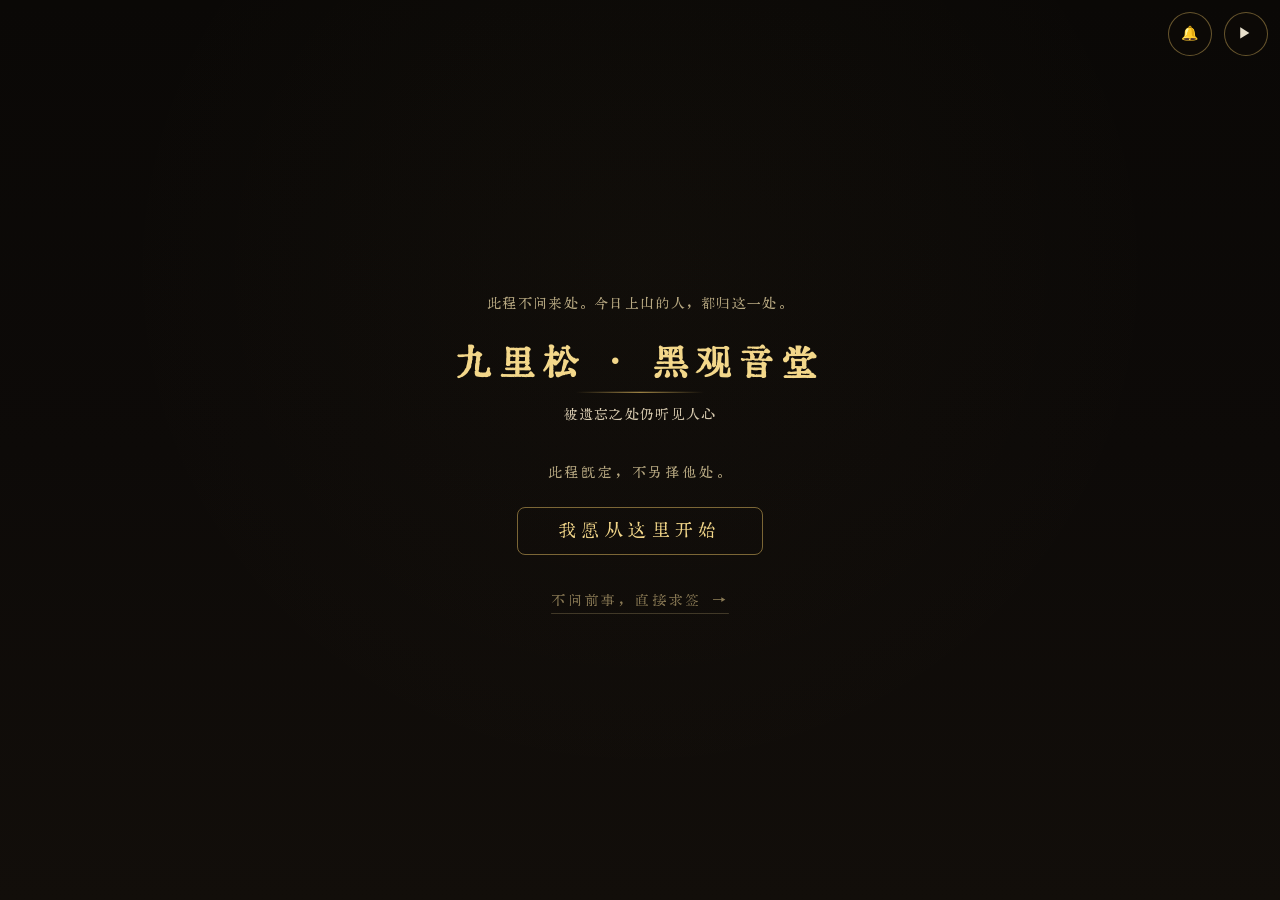
==== commit 7ff4469c: "deploy: 裂变分享卡加长版+真篆书堂印" ====
--- a/index.html
+++ b/index.html
@@ -8,8 +8,8 @@
     <meta name="theme-color" content="#0d0a08" />
     <link rel="icon" type="image/jpeg" href="./story/icon-front-crop.jpg" />
     <title>黑观音堂 · 观音灵签</title>
-    <script type="module" crossorigin src="./assets/index-DHAL1j-K.js"></script>
-    <link rel="stylesheet" crossorigin href="./assets/index-DxWohYpR.css">
+    <script type="module" crossorigin src="./assets/index-B8qGIdfo.js"></script>
+    <link rel="stylesheet" crossorigin href="./assets/index-D9OyPPSb.css">
   </head>
   <body>
     <div id="root"></div>
--- a/assets/index-D9OyPPSb.css
+++ b/assets/index-D9OyPPSb.css
@@ -0,0 +1 @@
+@font-face{font-family:KingHwa;font-style:normal;font-weight:400;font-display:swap;src:url(../fonts/KingHwa-gb2312.woff2) format("woff2")}*,:before,:after{--tw-border-spacing-x: 0;--tw-border-spacing-y: 0;--tw-translate-x: 0;--tw-translate-y: 0;--tw-rotate: 0;--tw-skew-x: 0;--tw-skew-y: 0;--tw-scale-x: 1;--tw-scale-y: 1;--tw-pan-x: ;--tw-pan-y: ;--tw-pinch-zoom: ;--tw-scroll-snap-strictness: proximity;--tw-gradient-from-position: ;--tw-gradient-via-position: ;--tw-gradient-to-position: ;--tw-ordinal: ;--tw-slashed-zero: ;--tw-numeric-figure: ;--tw-numeric-spacing: ;--tw-numeric-fraction: ;--tw-ring-inset: ;--tw-ring-offset-width: 0px;--tw-ring-offset-color: #fff;--tw-ring-color: rgb(59 130 246 / .5);--tw-ring-offset-shadow: 0 0 #0000;--tw-ring-shadow: 0 0 #0000;--tw-shadow: 0 0 #0000;--tw-shadow-colored: 0 0 #0000;--tw-blur: ;--tw-brightness: ;--tw-contrast: ;--tw-grayscale: ;--tw-hue-rotate: ;--tw-invert: ;--tw-saturate: ;--tw-sepia: ;--tw-drop-shadow: ;--tw-backdrop-blur: ;--tw-backdrop-brightness: ;--tw-backdrop-contrast: ;--tw-backdrop-grayscale: ;--tw-backdrop-hue-rotate: ;--tw-backdrop-invert: ;--tw-backdrop-opacity: ;--tw-backdrop-saturate: ;--tw-backdrop-sepia: ;--tw-contain-size: ;--tw-contain-layout: ;--tw-contain-paint: ;--tw-contain-style: }::backdrop{--tw-border-spacing-x: 0;--tw-border-spacing-y: 0;--tw-translate-x: 0;--tw-translate-y: 0;--tw-rotate: 0;--tw-skew-x: 0;--tw-skew-y: 0;--tw-scale-x: 1;--tw-scale-y: 1;--tw-pan-x: ;--tw-pan-y: ;--tw-pinch-zoom: ;--tw-scroll-snap-strictness: proximity;--tw-gradient-from-position: ;--tw-gradient-via-position: ;--tw-gradient-to-position: ;--tw-ordinal: ;--tw-slashed-zero: ;--tw-numeric-figure: ;--tw-numeric-spacing: ;--tw-numeric-fraction: ;--tw-ring-inset: ;--tw-ring-offset-width: 0px;--tw-ring-offset-color: #fff;--tw-ring-color: rgb(59 130 246 / .5);--tw-ring-offset-shadow: 0 0 #0000;--tw-ring-shadow: 0 0 #0000;--tw-shadow: 0 0 #0000;--tw-shadow-colored: 0 0 #0000;--tw-blur: ;--tw-brightness: ;--tw-contrast: ;--tw-grayscale: ;--tw-hue-rotate: ;--tw-invert: ;--tw-saturate: ;--tw-sepia: ;--tw-drop-shadow: ;--tw-backdrop-blur: ;--tw-backdrop-brightness: ;--tw-backdrop-contrast: ;--tw-backdrop-grayscale: ;--tw-backdrop-hue-rotate: ;--tw-backdrop-invert: ;--tw-backdrop-opacity: ;--tw-backdrop-saturate: ;--tw-backdrop-sepia: ;--tw-contain-size: ;--tw-contain-layout: ;--tw-contain-paint: ;--tw-contain-style: }*,:before,:after{box-sizing:border-box;border-width:0;border-style:solid;border-color:#e5e7eb}:before,:after{--tw-content: ""}html,:host{line-height:1.5;-webkit-text-size-adjust:100%;-moz-tab-size:4;-o-tab-size:4;tab-size:4;font-family:ui-sans-serif,system-ui,sans-serif,"Apple Color Emoji","Segoe UI Emoji",Segoe UI Symbol,"Noto Color Emoji";font-feature-settings:normal;font-variation-settings:normal;-webkit-tap-highlight-color:transparent}body{margin:0;line-height:inherit}hr{height:0;color:inherit;border-top-width:1px}abbr:where([title]){-webkit-text-decoration:underline dotted;text-decoration:underline dotted}h1,h2,h3,h4,h5,h6{font-size:inherit;font-weight:inherit}a{color:inherit;text-decoration:inherit}b,strong{font-weight:bolder}code,kbd,samp,pre{font-family:ui-monospace,SFMono-Regular,Menlo,Monaco,Consolas,Liberation Mono,Courier New,monospace;font-feature-settings:normal;font-variation-settings:normal;font-size:1em}small{font-size:80%}sub,sup{font-size:75%;line-height:0;position:relative;vertical-align:baseline}sub{bottom:-.25em}sup{top:-.5em}table{text-indent:0;border-color:inherit;border-collapse:collapse}button,input,optgroup,select,textarea{font-family:inherit;font-feature-settings:inherit;font-variation-settings:inherit;font-size:100%;font-weight:inherit;line-height:inherit;letter-spacing:inherit;color:inherit;margin:0;padding:0}button,select{text-transform:none}button,input:where([type=button]),input:where([type=reset]),input:where([type=submit]){-webkit-appearance:button;background-color:transparent;background-image:none}:-moz-focusring{outline:auto}:-moz-ui-invalid{box-shadow:none}progress{vertical-align:baseline}::-webkit-inner-spin-button,::-webkit-outer-spin-button{height:auto}[type=search]{-webkit-appearance:textfield;outline-offset:-2px}::-webkit-search-decoration{-webkit-appearance:none}::-webkit-file-upload-button{-webkit-appearance:button;font:inherit}summary{display:list-item}blockquote,dl,dd,h1,h2,h3,h4,h5,h6,hr,figure,p,pre{margin:0}fieldset{margin:0;padding:0}legend{padding:0}ol,ul,menu{list-style:none;margin:0;padding:0}dialog{padding:0}textarea{resize:vertical}input::-moz-placeholder,textarea::-moz-placeholder{opacity:1;color:#9ca3af}input::placeholder,textarea::placeholder{opacity:1;color:#9ca3af}button,[role=button]{cursor:pointer}:disabled{cursor:default}img,svg,video,canvas,audio,iframe,embed,object{display:block;vertical-align:middle}img,video{max-width:100%;height:auto}[hidden]:where(:not([hidden=until-found])){display:none}body{cursor:url("data:image/svg+xml,%3Csvg xmlns='http://www.w3.org/2000/svg' width='26' height='26'%3E%3Ccircle cx='13' cy='13' r='4.5' fill='%23e6c96e'/%3E%3Ccircle cx='13' cy='13' r='9' fill='none' stroke='%23c3a254' stroke-opacity='0.55' stroke-width='1.2'/%3E%3C/svg%3E") 13 13,auto}a,button,[role=button],select,summary,label,.touch-clean{cursor:url("data:image/svg+xml,%3Csvg xmlns='http://www.w3.org/2000/svg' width='30' height='30'%3E%3Ccircle cx='15' cy='15' r='5' fill='%23f3d78a'/%3E%3Ccircle cx='15' cy='15' r='11' fill='none' stroke='%23f3d78a' stroke-opacity='0.85' stroke-width='1.4'/%3E%3C/svg%3E") 15 15,pointer}input,textarea{cursor:text}:root{--background: 0 0% 100%;--foreground: 240 10% 3.9%;--card: 0 0% 100%;--card-foreground: 240 10% 3.9%;--popover: 0 0% 100%;--popover-foreground: 240 10% 3.9%;--primary: 240 5.9% 10%;--primary-foreground: 0 0% 98%;--secondary: 240 4.8% 95.9%;--secondary-foreground: 240 5.9% 10%;--muted: 240 4.8% 95.9%;--muted-foreground: 240 3.8% 46.1%;--accent: 240 4.8% 95.9%;--accent-foreground: 240 5.9% 10%;--destructive: 0 84.2% 60.2%;--destructive-foreground: 0 0% 98%;--border: 240 5.9% 90%;--input: 240 5.9% 90%;--ring: 240 5.9% 10%;--radius: .625rem;--sidebar-background: 0 0% 98%;--sidebar-foreground: 240 5.3% 26.1%;--sidebar-primary: 240 5.9% 10%;--sidebar-primary-foreground: 0 0% 98%;--sidebar-accent: 240 4.8% 95.9%;--sidebar-accent-foreground: 240 5.9% 10%;--sidebar-border: 220 13% 91%;--sidebar-ring: 217.2 91.2% 59.8%}.dark{--background: 240 10% 3.9%;--foreground: 0 0% 98%;--card: 240 10% 3.9%;--card-foreground: 0 0% 98%;--popover: 240 10% 3.9%;--popover-foreground: 0 0% 98%;--primary: 0 0% 98%;--primary-foreground: 240 5.9% 10%;--secondary: 240 3.7% 15.9%;--secondary-foreground: 0 0% 98%;--muted: 240 3.7% 15.9%;--muted-foreground: 240 5% 64.9%;--accent: 240 3.7% 15.9%;--accent-foreground: 0 0% 98%;--destructive: 0 62.8% 30.6%;--destructive-foreground: 0 0% 98%;--border: 240 3.7% 15.9%;--input: 240 3.7% 15.9%;--ring: 240 4.9% 83.9%;--sidebar-background: 240 5.9% 10%;--sidebar-foreground: 240 4.8% 95.9%;--sidebar-primary: 224.3 76.3% 48%;--sidebar-primary-foreground: 0 0% 100%;--sidebar-accent: 240 3.7% 15.9%;--sidebar-accent-foreground: 240 4.8% 95.9%;--sidebar-border: 240 3.7% 15.9%;--sidebar-ring: 217.2 91.2% 59.8%}*{border-color:hsl(var(--border))}body{background-color:hsl(var(--background));color:hsl(var(--foreground))}html{font-family:KingHwa,Songti SC,STSong,SimSun,serif}body{background-color:#f3ecdb;color:#2a2620;letter-spacing:var(--ls-body);background-image:radial-gradient(ellipse at 20% 10%,rgba(184,147,62,.06),transparent 55%),radial-gradient(ellipse at 85% 85%,rgba(158,47,36,.05),transparent 50%),repeating-linear-gradient(0deg,rgba(42,38,32,.012) 0 1px,transparent 1px 4px);min-height:100vh}.container{width:100%}@media(min-width:640px){.container{max-width:640px}}@media(min-width:768px){.container{max-width:768px}}@media(min-width:1024px){.container{max-width:1024px}}@media(min-width:1280px){.container{max-width:1280px}}@media(min-width:1536px){.container{max-width:1536px}}.sr-only{position:absolute;width:1px;height:1px;padding:0;margin:-1px;overflow:hidden;clip:rect(0,0,0,0);white-space:nowrap;border-width:0}.pointer-events-none{pointer-events:none}.visible{visibility:visible}.invisible{visibility:hidden}.static{position:static}.fixed{position:fixed}.absolute{position:absolute}.relative{position:relative}.inset-0{inset:0}.inset-x-0{left:0;right:0}.inset-y-0{top:0;bottom:0}.inset-y-2{top:.5rem;bottom:.5rem}.-bottom-12{bottom:-3rem}.-left-12{left:-3rem}.-right-12{right:-3rem}.-top-12{top:-3rem}.-top-2{top:-.5rem}.bottom-0{bottom:0}.bottom-2{bottom:.5rem}.bottom-3{bottom:.75rem}.bottom-6{bottom:1.5rem}.bottom-8{bottom:2rem}.left-0{left:0}.left-1\/2{left:50%}.left-2{left:.5rem}.left-4{left:1rem}.left-\[22\%\]{left:22%}.left-\[50\%\]{left:50%}.right-0{right:0}.right-1{right:.25rem}.right-1\.5{right:.375rem}.right-2{right:.5rem}.right-3{right:.75rem}.right-4{right:1rem}.right-\[18\%\]{right:18%}.top-0{top:0}.top-1\.5{top:.375rem}.top-1\/2{top:50%}.top-3{top:.75rem}.top-3\.5{top:.875rem}.top-4{top:1rem}.top-6{top:1.5rem}.top-8{top:2rem}.top-\[1px\]{top:1px}.top-\[50\%\]{top:50%}.top-\[53\%\]{top:53%}.top-\[6\%\]{top:6%}.top-\[60\%\]{top:60%}.top-full{top:100%}.isolate{isolation:isolate}.z-0{z-index:0}.z-10{z-index:10}.z-20{z-index:20}.z-30{z-index:30}.z-40{z-index:40}.z-50{z-index:50}.z-\[1\]{z-index:1}.order-first{order:-9999}.order-last{order:9999}.col-start-2{grid-column-start:2}.row-span-2{grid-row:span 2 / span 2}.row-start-1{grid-row-start:1}.\!m-0{margin:0!important}.-mx-1{margin-left:-.25rem;margin-right:-.25rem}.-my-2{margin-top:-.5rem;margin-bottom:-.5rem}.mx-2{margin-left:.5rem;margin-right:.5rem}.mx-3\.5{margin-left:.875rem;margin-right:.875rem}.mx-auto{margin-left:auto;margin-right:auto}.my-0{margin-top:0;margin-bottom:0}.my-0\.5{margin-top:.125rem;margin-bottom:.125rem}.my-1{margin-top:.25rem;margin-bottom:.25rem}.my-3{margin-top:.75rem;margin-bottom:.75rem}.my-8{margin-top:2rem;margin-bottom:2rem}.-ml-4{margin-left:-1rem}.-mt-4{margin-top:-1rem}.mb-1{margin-bottom:.25rem}.mb-2{margin-bottom:.5rem}.mb-3{margin-bottom:.75rem}.ml-1{margin-left:.25rem}.ml-2{margin-left:.5rem}.ml-4{margin-left:1rem}.ml-auto{margin-left:auto}.mr-1\.5{margin-right:.375rem}.mr-2{margin-right:.5rem}.mr-4{margin-right:1rem}.mt-0\.5{margin-top:.125rem}.mt-1{margin-top:.25rem}.mt-1\.5{margin-top:.375rem}.mt-10{margin-top:2.5rem}.mt-16{margin-top:4rem}.mt-2{margin-top:.5rem}.mt-20{margin-top:5rem}.mt-3{margin-top:.75rem}.mt-4{margin-top:1rem}.mt-5{margin-top:1.25rem}.mt-6{margin-top:1.5rem}.mt-8{margin-top:2rem}.mt-auto{margin-top:auto}.line-clamp-1{overflow:hidden;display:-webkit-box;-webkit-box-orient:vertical;-webkit-line-clamp:1}.line-clamp-2{overflow:hidden;display:-webkit-box;-webkit-box-orient:vertical;-webkit-line-clamp:2}.block{display:block}.flex{display:flex}.inline-flex{display:inline-flex}.table{display:table}.table-caption{display:table-caption}.table-cell{display:table-cell}.table-row{display:table-row}.grid{display:grid}.hidden{display:none}.aspect-\[4\/5\]{aspect-ratio:4/5}.aspect-\[5\/7\]{aspect-ratio:5/7}.aspect-square{aspect-ratio:1 / 1}.aspect-video{aspect-ratio:16 / 9}.size-10{width:2.5rem;height:2.5rem}.size-2{width:.5rem;height:.5rem}.size-2\.5{width:.625rem;height:.625rem}.size-3{width:.75rem;height:.75rem}.size-3\.5{width:.875rem;height:.875rem}.size-4{width:1rem;height:1rem}.size-6{width:1.5rem;height:1.5rem}.size-7{width:1.75rem;height:1.75rem}.size-8{width:2rem;height:2rem}.size-9{width:2.25rem;height:2.25rem}.size-auto{width:auto;height:auto}.size-full{width:100%;height:100%}.h-1\.5{height:.375rem}.h-10{height:2.5rem}.h-11{height:2.75rem}.h-12{height:3rem}.h-16{height:4rem}.h-2{height:.5rem}.h-2\.5{height:.625rem}.h-20{height:5rem}.h-24{height:6rem}.h-28{height:7rem}.h-4{height:1rem}.h-40{height:10rem}.h-44{height:11rem}.h-5{height:1.25rem}.h-6{height:1.5rem}.h-64{height:16rem}.h-7{height:1.75rem}.h-72{height:18rem}.h-8{height:2rem}.h-9{height:2.25rem}.h-\[1\.15rem\]{height:1.15rem}.h-\[calc\(100\%-1px\)\]{height:calc(100% - 1px)}.h-\[var\(--radix-navigation-menu-viewport-height\)\]{height:var(--radix-navigation-menu-viewport-height)}.h-\[var\(--radix-select-trigger-height\)\]{height:var(--radix-select-trigger-height)}.h-auto{height:auto}.h-full{height:100%}.h-px{height:1px}.h-screen{height:100vh}.h-svh{height:100svh}.max-h-\[300px\]{max-height:300px}.max-h-\[52vh\]{max-height:52vh}.max-h-\[78vh\]{max-height:78vh}.max-h-full{max-height:100%}.min-h-0{min-height:0px}.min-h-11{min-height:2.75rem}.min-h-16{min-height:4rem}.min-h-24{min-height:6rem}.min-h-4{min-height:1rem}.min-h-40{min-height:10rem}.min-h-screen{min-height:100vh}.min-h-svh{min-height:100svh}.w-0{width:0px}.w-1{width:.25rem}.w-11{width:2.75rem}.w-12{width:3rem}.w-2{width:.5rem}.w-2\.5{width:.625rem}.w-24{width:6rem}.w-28{width:7rem}.w-3{width:.75rem}.w-3\/4{width:75%}.w-32{width:8rem}.w-36{width:9rem}.w-4{width:1rem}.w-40{width:10rem}.w-44{width:11rem}.w-48{width:12rem}.w-5{width:1.25rem}.w-56{width:14rem}.w-6{width:1.5rem}.w-64{width:16rem}.w-7{width:1.75rem}.w-72{width:18rem}.w-8{width:2rem}.w-9{width:2.25rem}.w-\[100px\]{width:100px}.w-\[8\.6rem\]{width:8.6rem}.w-auto{width:auto}.w-fit{width:-moz-fit-content;width:fit-content}.w-full{width:100%}.w-max{width:-moz-max-content;width:max-content}.w-px{width:1px}.min-w-0{min-width:0px}.min-w-10{min-width:2.5rem}.min-w-5{min-width:1.25rem}.min-w-8{min-width:2rem}.min-w-9{min-width:2.25rem}.min-w-\[12rem\]{min-width:12rem}.min-w-\[8rem\]{min-width:8rem}.min-w-\[var\(--radix-select-trigger-width\)\]{min-width:var(--radix-select-trigger-width)}.max-w-3xl{max-width:48rem}.max-w-5xl{max-width:64rem}.max-w-6xl{max-width:72rem}.max-w-\[440px\]{max-width:440px}.max-w-\[calc\(100\%-2rem\)\]{max-width:calc(100% - 2rem)}.max-w-max{max-width:-moz-max-content;max-width:max-content}.max-w-md{max-width:28rem}.max-w-sm{max-width:24rem}.max-w-xl{max-width:36rem}.flex-1{flex:1 1 0%}.shrink-0{flex-shrink:0}.grow{flex-grow:1}.grow-0{flex-grow:0}.basis-full{flex-basis:100%}.caption-bottom{caption-side:bottom}.border-collapse{border-collapse:collapse}.-translate-x-1\/2{--tw-translate-x: -50%;transform:translate(var(--tw-translate-x),var(--tw-translate-y)) rotate(var(--tw-rotate)) skew(var(--tw-skew-x)) skewY(var(--tw-skew-y)) scaleX(var(--tw-scale-x)) scaleY(var(--tw-scale-y))}.-translate-x-px{--tw-translate-x: -1px;transform:translate(var(--tw-translate-x),var(--tw-translate-y)) rotate(var(--tw-rotate)) skew(var(--tw-skew-x)) skewY(var(--tw-skew-y)) scaleX(var(--tw-scale-x)) scaleY(var(--tw-scale-y))}.-translate-y-1\/2{--tw-translate-y: -50%;transform:translate(var(--tw-translate-x),var(--tw-translate-y)) rotate(var(--tw-rotate)) skew(var(--tw-skew-x)) skewY(var(--tw-skew-y)) scaleX(var(--tw-scale-x)) scaleY(var(--tw-scale-y))}.translate-x-\[-50\%\]{--tw-translate-x: -50%;transform:translate(var(--tw-translate-x),var(--tw-translate-y)) rotate(var(--tw-rotate)) skew(var(--tw-skew-x)) skewY(var(--tw-skew-y)) scaleX(var(--tw-scale-x)) scaleY(var(--tw-scale-y))}.translate-x-\[0\.15em\]{--tw-translate-x: .15em;transform:translate(var(--tw-translate-x),var(--tw-translate-y)) rotate(var(--tw-rotate)) skew(var(--tw-skew-x)) skewY(var(--tw-skew-y)) scaleX(var(--tw-scale-x)) scaleY(var(--tw-scale-y))}.translate-x-px{--tw-translate-x: 1px;transform:translate(var(--tw-translate-x),var(--tw-translate-y)) rotate(var(--tw-rotate)) skew(var(--tw-skew-x)) skewY(var(--tw-skew-y)) scaleX(var(--tw-scale-x)) scaleY(var(--tw-scale-y))}.translate-y-0\.5{--tw-translate-y: .125rem;transform:translate(var(--tw-translate-x),var(--tw-translate-y)) rotate(var(--tw-rotate)) skew(var(--tw-skew-x)) skewY(var(--tw-skew-y)) scaleX(var(--tw-scale-x)) scaleY(var(--tw-scale-y))}.translate-y-\[-50\%\]{--tw-translate-y: -50%;transform:translate(var(--tw-translate-x),var(--tw-translate-y)) rotate(var(--tw-rotate)) skew(var(--tw-skew-x)) skewY(var(--tw-skew-y)) scaleX(var(--tw-scale-x)) scaleY(var(--tw-scale-y))}.translate-y-\[calc\(-50\%_-_2px\)\]{--tw-translate-y: calc(-50% - 2px) ;transform:translate(var(--tw-translate-x),var(--tw-translate-y)) rotate(var(--tw-rotate)) skew(var(--tw-skew-x)) skewY(var(--tw-skew-y)) scaleX(var(--tw-scale-x)) scaleY(var(--tw-scale-y))}.rotate-45{--tw-rotate: 45deg;transform:translate(var(--tw-translate-x),var(--tw-translate-y)) rotate(var(--tw-rotate)) skew(var(--tw-skew-x)) skewY(var(--tw-skew-y)) scaleX(var(--tw-scale-x)) scaleY(var(--tw-scale-y))}.rotate-90{--tw-rotate: 90deg;transform:translate(var(--tw-translate-x),var(--tw-translate-y)) rotate(var(--tw-rotate)) skew(var(--tw-skew-x)) skewY(var(--tw-skew-y)) scaleX(var(--tw-scale-x)) scaleY(var(--tw-scale-y))}.transform{transform:translate(var(--tw-translate-x),var(--tw-translate-y)) rotate(var(--tw-rotate)) skew(var(--tw-skew-x)) skewY(var(--tw-skew-y)) scaleX(var(--tw-scale-x)) scaleY(var(--tw-scale-y))}@keyframes caret-blink{0%,70%,to{opacity:1}20%,50%{opacity:0}}.animate-caret-blink{animation:caret-blink 1.25s ease-out infinite}@keyframes pulse{50%{opacity:.5}}.animate-pulse{animation:pulse 2s cubic-bezier(.4,0,.6,1) infinite}@keyframes spin{to{transform:rotate(360deg)}}.animate-spin{animation:spin 1s linear infinite}.cursor-default{cursor:default}.cursor-grab{cursor:grab}.cursor-not-allowed{cursor:not-allowed}.cursor-pointer{cursor:pointer}.cursor-text{cursor:text}.touch-none{touch-action:none}.select-none{-webkit-user-select:none;-moz-user-select:none;user-select:none}.resize-none{resize:none}.resize{resize:both}.scroll-my-1{scroll-margin-top:.25rem;scroll-margin-bottom:.25rem}.scroll-py-1{scroll-padding-top:.25rem;scroll-padding-bottom:.25rem}.list-disc{list-style-type:disc}.list-none{list-style-type:none}.auto-rows-min{grid-auto-rows:min-content}.grid-cols-2{grid-template-columns:repeat(2,minmax(0,1fr))}.grid-cols-3{grid-template-columns:repeat(3,minmax(0,1fr))}.grid-cols-\[0_1fr\]{grid-template-columns:0 1fr}.grid-rows-\[auto_auto\]{grid-template-rows:auto auto}.flex-row{flex-direction:row}.flex-col{flex-direction:column}.flex-col-reverse{flex-direction:column-reverse}.flex-wrap{flex-wrap:wrap}.place-content-center{place-content:center}.items-start{align-items:flex-start}.items-end{align-items:flex-end}.items-center{align-items:center}.items-baseline{align-items:baseline}.items-stretch{align-items:stretch}.justify-start{justify-content:flex-start}.justify-end{justify-content:flex-end}.justify-center{justify-content:center}.justify-between{justify-content:space-between}.justify-items-start{justify-items:start}.gap-0\.5{gap:.125rem}.gap-1{gap:.25rem}.gap-1\.5{gap:.375rem}.gap-10{gap:2.5rem}.gap-2{gap:.5rem}.gap-2\.5{gap:.625rem}.gap-3{gap:.75rem}.gap-4{gap:1rem}.gap-5{gap:1.25rem}.gap-6{gap:1.5rem}.gap-7{gap:1.75rem}.gap-8{gap:2rem}.gap-\[--spacing\(var\(--gap\)\)\]{gap:var(--spacing(var(--gap)))}.gap-x-2{-moz-column-gap:.5rem;column-gap:.5rem}.gap-x-6{-moz-column-gap:1.5rem;column-gap:1.5rem}.gap-y-0\.5{row-gap:.125rem}.gap-y-1\.5{row-gap:.375rem}.gap-y-2{row-gap:.5rem}.gap-y-3{row-gap:.75rem}.space-y-1>:not([hidden])~:not([hidden]){--tw-space-y-reverse: 0;margin-top:calc(.25rem * calc(1 - var(--tw-space-y-reverse)));margin-bottom:calc(.25rem * var(--tw-space-y-reverse))}.space-y-1\.5>:not([hidden])~:not([hidden]){--tw-space-y-reverse: 0;margin-top:calc(.375rem * calc(1 - var(--tw-space-y-reverse)));margin-bottom:calc(.375rem * var(--tw-space-y-reverse))}.self-start{align-self:flex-start}.self-stretch{align-self:stretch}.justify-self-end{justify-self:end}.overflow-auto{overflow:auto}.overflow-hidden{overflow:hidden}.overflow-visible{overflow:visible}.overflow-x-auto{overflow-x:auto}.overflow-y-auto{overflow-y:auto}.overflow-x-hidden{overflow-x:hidden}.truncate{overflow:hidden;text-overflow:ellipsis;white-space:nowrap}.whitespace-nowrap{white-space:nowrap}.whitespace-pre-wrap{white-space:pre-wrap}.text-balance{text-wrap:balance}.break-words{overflow-wrap:break-word}.rounded{border-radius:.25rem}.rounded-\[2px\]{border-radius:2px}.rounded-\[3px\]{border-radius:3px}.rounded-\[4px\]{border-radius:4px}.rounded-\[50\%\]{border-radius:50%}.rounded-\[calc\(var\(--radius\)-5px\)\]{border-radius:calc(var(--radius) - 5px)}.rounded-\[inherit\]{border-radius:inherit}.rounded-full{border-radius:9999px}.rounded-lg{border-radius:var(--radius)}.rounded-md{border-radius:calc(var(--radius) - 2px)}.rounded-none{border-radius:0}.rounded-sm{border-radius:calc(var(--radius) - 4px)}.rounded-xl{border-radius:calc(var(--radius) + 4px)}.rounded-xs{border-radius:calc(var(--radius) - 6px)}.rounded-b-\[2\.2rem\]{border-bottom-right-radius:2.2rem;border-bottom-left-radius:2.2rem}.rounded-l-md{border-top-left-radius:calc(var(--radius) - 2px);border-bottom-left-radius:calc(var(--radius) - 2px)}.rounded-r-md{border-top-right-radius:calc(var(--radius) - 2px);border-bottom-right-radius:calc(var(--radius) - 2px)}.rounded-t-lg{border-top-left-radius:var(--radius);border-top-right-radius:var(--radius)}.rounded-t-sm{border-top-left-radius:calc(var(--radius) - 4px);border-top-right-radius:calc(var(--radius) - 4px)}.rounded-tl-sm{border-top-left-radius:calc(var(--radius) - 4px)}.border{border-width:1px}.border-0{border-width:0px}.border-2{border-width:2px}.border-\[1\.5px\]{border-width:1.5px}.border-y{border-top-width:1px;border-bottom-width:1px}.border-b{border-bottom-width:1px}.border-l{border-left-width:1px}.border-r{border-right-width:1px}.border-t{border-top-width:1px}.border-dashed{border-style:dashed}.border-\[\#37322b\]{--tw-border-opacity: 1;border-color:rgb(55 50 43 / var(--tw-border-opacity, 1))}.border-\[\#7a6a8a\]\/70{border-color:#7a6a8ab3}.border-\[\#7c241c\]{--tw-border-opacity: 1;border-color:rgb(124 36 28 / var(--tw-border-opacity, 1))}.border-\[\#8a6a2f\]{--tw-border-opacity: 1;border-color:rgb(138 106 47 / var(--tw-border-opacity, 1))}.border-\[\#8a6a2f\]\/80{border-color:#8a6a2fcc}.border-\[\#8a7a55\]\/70{border-color:#8a7a55b3}.border-\[\#8a9ec0\]\/70{border-color:#8a9ec0b3}.border-\[\#9e2f24\]\/70{border-color:#9e2f24b3}.border-\[\#c3a254\]{--tw-border-opacity: 1;border-color:rgb(195 162 84 / var(--tw-border-opacity, 1))}.border-\[\#c3a254\]\/10{border-color:#c3a2541a}.border-\[\#c3a254\]\/15{border-color:#c3a25426}.border-\[\#c3a254\]\/20{border-color:#c3a25433}.border-\[\#c3a254\]\/25{border-color:#c3a25440}.border-\[\#c3a254\]\/30{border-color:#c3a2544d}.border-\[\#c3a254\]\/35{border-color:#c3a25459}.border-\[\#c3a254\]\/40{border-color:#c3a25466}.border-\[\#c3a254\]\/45{border-color:#c3a25473}.border-\[\#c3a254\]\/50{border-color:#c3a25480}.border-\[\#c3a254\]\/60{border-color:#c3a25499}.border-\[\#c3a254\]\/70{border-color:#c3a254b3}.border-\[\#d9b85b\]\/65{border-color:#d9b85ba6}.border-border{border-color:hsl(var(--border))}.border-border\/50{border-color:hsl(var(--border) / .5)}.border-input{border-color:hsl(var(--input))}.border-primary{border-color:hsl(var(--primary))}.border-sidebar-border{border-color:hsl(var(--sidebar-border))}.border-transparent{border-color:transparent}.border-l-transparent{border-left-color:transparent}.border-t-transparent{border-top-color:transparent}.bg-\[\#07090a\]\/25{background-color:#07090a40}.bg-\[\#0a0806\]{--tw-bg-opacity: 1;background-color:rgb(10 8 6 / var(--tw-bg-opacity, 1))}.bg-\[\#0c0907\]{--tw-bg-opacity: 1;background-color:rgb(12 9 7 / var(--tw-bg-opacity, 1))}.bg-\[\#0c0907\]\/85{background-color:#0c0907d9}.bg-\[\#0d0a08\]{--tw-bg-opacity: 1;background-color:rgb(13 10 8 / var(--tw-bg-opacity, 1))}.bg-\[\#0d0a08\]\/40{background-color:#0d0a0866}.bg-\[\#0d0a08\]\/45{background-color:#0d0a0873}.bg-\[\#0d0a08\]\/50{background-color:#0d0a0880}.bg-\[\#0d0a08\]\/60{background-color:#0d0a0899}.bg-\[\#0d0a08\]\/70{background-color:#0d0a08b3}.bg-\[\#0d0a08\]\/85{background-color:#0d0a08d9}.bg-\[\#14100c\]{--tw-bg-opacity: 1;background-color:rgb(20 16 12 / var(--tw-bg-opacity, 1))}.bg-\[\#170806\]{--tw-bg-opacity: 1;background-color:rgb(23 8 6 / var(--tw-bg-opacity, 1))}.bg-\[\#171008\]{--tw-bg-opacity: 1;background-color:rgb(23 16 8 / var(--tw-bg-opacity, 1))}.bg-\[\#171008\]\/95{background-color:#171008f2}.bg-\[\#171310\]{--tw-bg-opacity: 1;background-color:rgb(23 19 16 / var(--tw-bg-opacity, 1))}.bg-\[\#171310\]\/70{background-color:#171310b3}.bg-\[\#4a443c\]{--tw-bg-opacity: 1;background-color:rgb(74 68 60 / var(--tw-bg-opacity, 1))}.bg-\[\#4d3510\]\/25{background-color:#4d351040}.bg-\[\#9e2f24\]{--tw-bg-opacity: 1;background-color:rgb(158 47 36 / var(--tw-bg-opacity, 1))}.bg-\[\#c3a254\]\/15{background-color:#c3a25426}.bg-\[\#c3a254\]\/20{background-color:#c3a25433}.bg-\[\#c3a254\]\/25{background-color:#c3a25440}.bg-\[\#f3d78a\]{--tw-bg-opacity: 1;background-color:rgb(243 215 138 / var(--tw-bg-opacity, 1))}.bg-\[\#f7f2e4\]{--tw-bg-opacity: 1;background-color:rgb(247 242 228 / var(--tw-bg-opacity, 1))}.bg-\[\#f7f2e4\]\/90{background-color:#f7f2e4e6}.bg-\[\#f8dc8a\]\/35{background-color:#f8dc8a59}.bg-accent{background-color:hsl(var(--accent))}.bg-background{background-color:hsl(var(--background))}.bg-black{--tw-bg-opacity: 1;background-color:rgb(0 0 0 / var(--tw-bg-opacity, 1))}.bg-black\/50{background-color:#00000080}.bg-black\/70{background-color:#000000b3}.bg-border{background-color:hsl(var(--border))}.bg-card{background-color:hsl(var(--card))}.bg-destructive{--tw-bg-opacity: 1;background-color:hsl(var(--destructive) / var(--tw-bg-opacity, 1))}.bg-foreground{background-color:hsl(var(--foreground))}.bg-input{background-color:hsl(var(--input))}.bg-muted{background-color:hsl(var(--muted))}.bg-muted\/50{background-color:hsl(var(--muted) / .5)}.bg-popover{background-color:hsl(var(--popover))}.bg-primary{background-color:hsl(var(--primary))}.bg-primary\/20{background-color:hsl(var(--primary) / .2)}.bg-secondary{background-color:hsl(var(--secondary))}.bg-sidebar{background-color:hsl(var(--sidebar-background))}.bg-sidebar-border{background-color:hsl(var(--sidebar-border))}.bg-transparent{background-color:transparent}.bg-white{--tw-bg-opacity: 1;background-color:rgb(255 255 255 / var(--tw-bg-opacity, 1))}.bg-\[linear-gradient\(90deg\,\#694a18_0\%\,\#c29a3b_14\%\,\#e2c269_49\%\,\#b78c2d_78\%\,\#604116_100\%\)\]{background-image:linear-gradient(90deg,#694a18,#c29a3b 14%,#e2c269 49%,#b78c2d 78%,#604116)}.bg-\[radial-gradient\(ellipse_at_50\%_58\%\,transparent_0\%\,rgba\(8\,6\,4\,0\.24\)_48\%\,rgba\(8\,6\,4\,0\.78\)_100\%\)\]{background-image:radial-gradient(ellipse at 50% 58%,transparent 0%,rgba(8,6,4,.24) 48%,rgba(8,6,4,.78) 100%)}.bg-\[radial-gradient\(ellipse_at_65\%_58\%\,transparent_0\%\,rgba\(8\,6\,4\,0\.24\)_48\%\,rgba\(8\,6\,4\,0\.75\)_100\%\)\]{background-image:radial-gradient(ellipse at 65% 58%,transparent 0%,rgba(8,6,4,.24) 48%,rgba(8,6,4,.75) 100%)}.bg-gradient-to-b{background-image:linear-gradient(to bottom,var(--tw-gradient-stops))}.bg-gradient-to-l{background-image:linear-gradient(to left,var(--tw-gradient-stops))}.bg-gradient-to-r{background-image:linear-gradient(to right,var(--tw-gradient-stops))}.bg-gradient-to-t{background-image:linear-gradient(to top,var(--tw-gradient-stops))}.from-\[\#0a0806\]{--tw-gradient-from: #0a0806 var(--tw-gradient-from-position);--tw-gradient-to: rgb(10 8 6 / 0) var(--tw-gradient-to-position);--tw-gradient-stops: var(--tw-gradient-from), var(--tw-gradient-to)}.from-\[\#0d0a08\]\/60{--tw-gradient-from: rgb(13 10 8 / .6) var(--tw-gradient-from-position);--tw-gradient-to: rgb(13 10 8 / 0) var(--tw-gradient-to-position);--tw-gradient-stops: var(--tw-gradient-from), var(--tw-gradient-to)}.from-\[\#0d0a08\]\/80{--tw-gradient-from: rgb(13 10 8 / .8) var(--tw-gradient-from-position);--tw-gradient-to: rgb(13 10 8 / 0) var(--tw-gradient-to-position);--tw-gradient-stops: var(--tw-gradient-from), var(--tw-gradient-to)}.from-\[\#171310\]{--tw-gradient-from: #171310 var(--tw-gradient-from-position);--tw-gradient-to: rgb(23 19 16 / 0) var(--tw-gradient-to-position);--tw-gradient-stops: var(--tw-gradient-from), var(--tw-gradient-to)}.from-\[\#6b241a\]{--tw-gradient-from: #6b241a var(--tw-gradient-from-position);--tw-gradient-to: rgb(107 36 26 / 0) var(--tw-gradient-to-position);--tw-gradient-stops: var(--tw-gradient-from), var(--tw-gradient-to)}.from-\[\#a8822f\]{--tw-gradient-from: #a8822f var(--tw-gradient-from-position);--tw-gradient-to: rgb(168 130 47 / 0) var(--tw-gradient-to-position);--tw-gradient-stops: var(--tw-gradient-from), var(--tw-gradient-to)}.from-\[\#c3a254\]\/15{--tw-gradient-from: rgb(195 162 84 / .15) var(--tw-gradient-from-position);--tw-gradient-to: rgb(195 162 84 / 0) var(--tw-gradient-to-position);--tw-gradient-stops: var(--tw-gradient-from), var(--tw-gradient-to)}.from-\[\#c3a254\]\/60{--tw-gradient-from: rgb(195 162 84 / .6) var(--tw-gradient-from-position);--tw-gradient-to: rgb(195 162 84 / 0) var(--tw-gradient-to-position);--tw-gradient-stops: var(--tw-gradient-from), var(--tw-gradient-to)}.from-\[\#e2d2a4\]{--tw-gradient-from: #e2d2a4 var(--tw-gradient-from-position);--tw-gradient-to: rgb(226 210 164 / 0) var(--tw-gradient-to-position);--tw-gradient-stops: var(--tw-gradient-from), var(--tw-gradient-to)}.from-\[\#e8d9ae\]{--tw-gradient-from: #e8d9ae var(--tw-gradient-from-position);--tw-gradient-to: rgb(232 217 174 / 0) var(--tw-gradient-to-position);--tw-gradient-stops: var(--tw-gradient-from), var(--tw-gradient-to)}.from-\[\#f3d78a\]\/25{--tw-gradient-from: rgb(243 215 138 / .25) var(--tw-gradient-from-position);--tw-gradient-to: rgb(243 215 138 / 0) var(--tw-gradient-to-position);--tw-gradient-stops: var(--tw-gradient-from), var(--tw-gradient-to)}.from-black\/35{--tw-gradient-from: rgb(0 0 0 / .35) var(--tw-gradient-from-position);--tw-gradient-to: rgb(0 0 0 / 0) var(--tw-gradient-to-position);--tw-gradient-stops: var(--tw-gradient-from), var(--tw-gradient-to)}.from-black\/75{--tw-gradient-from: rgb(0 0 0 / .75) var(--tw-gradient-from-position);--tw-gradient-to: rgb(0 0 0 / 0) var(--tw-gradient-to-position);--tw-gradient-stops: var(--tw-gradient-from), var(--tw-gradient-to)}.from-black\/90{--tw-gradient-from: rgb(0 0 0 / .9) var(--tw-gradient-from-position);--tw-gradient-to: rgb(0 0 0 / 0) var(--tw-gradient-to-position);--tw-gradient-stops: var(--tw-gradient-from), var(--tw-gradient-to)}.from-transparent{--tw-gradient-from: transparent var(--tw-gradient-from-position);--tw-gradient-to: rgb(0 0 0 / 0) var(--tw-gradient-to-position);--tw-gradient-stops: var(--tw-gradient-from), var(--tw-gradient-to)}.via-\[\#0d0a08\]{--tw-gradient-to: rgb(13 10 8 / 0) var(--tw-gradient-to-position);--tw-gradient-stops: var(--tw-gradient-from), #0d0a08 var(--tw-gradient-via-position), var(--tw-gradient-to)}.via-\[\#0d0a08\]\/15{--tw-gradient-to: rgb(13 10 8 / 0) var(--tw-gradient-to-position);--tw-gradient-stops: var(--tw-gradient-from), rgb(13 10 8 / .15) var(--tw-gradient-via-position), var(--tw-gradient-to)}.via-\[\#0d0a08\]\/30{--tw-gradient-to: rgb(13 10 8 / 0) var(--tw-gradient-to-position);--tw-gradient-stops: var(--tw-gradient-from), rgb(13 10 8 / .3) var(--tw-gradient-via-position), var(--tw-gradient-to)}.via-\[\#481710\]{--tw-gradient-to: rgb(72 23 16 / 0) var(--tw-gradient-to-position);--tw-gradient-stops: var(--tw-gradient-from), #481710 var(--tw-gradient-via-position), var(--tw-gradient-to)}.via-\[\#c3a254\]{--tw-gradient-to: rgb(195 162 84 / 0) var(--tw-gradient-to-position);--tw-gradient-stops: var(--tw-gradient-from), #c3a254 var(--tw-gradient-via-position), var(--tw-gradient-to)}.via-\[\#c3a254\]\/5{--tw-gradient-to: rgb(195 162 84 / 0) var(--tw-gradient-to-position);--tw-gradient-stops: var(--tw-gradient-from), rgb(195 162 84 / .05) var(--tw-gradient-via-position), var(--tw-gradient-to)}.via-\[\#c3a254\]\/50{--tw-gradient-to: rgb(195 162 84 / 0) var(--tw-gradient-to-position);--tw-gradient-stops: var(--tw-gradient-from), rgb(195 162 84 / .5) var(--tw-gradient-via-position), var(--tw-gradient-to)}.via-\[\#c3a254\]\/60{--tw-gradient-to: rgb(195 162 84 / 0) var(--tw-gradient-to-position);--tw-gradient-stops: var(--tw-gradient-from), rgb(195 162 84 / .6) var(--tw-gradient-via-position), var(--tw-gradient-to)}.via-\[\#e6c96e\]{--tw-gradient-to: rgb(230 201 110 / 0) var(--tw-gradient-to-position);--tw-gradient-stops: var(--tw-gradient-from), #e6c96e var(--tw-gradient-via-position), var(--tw-gradient-to)}.via-black\/35{--tw-gradient-to: rgb(0 0 0 / 0) var(--tw-gradient-to-position);--tw-gradient-stops: var(--tw-gradient-from), rgb(0 0 0 / .35) var(--tw-gradient-via-position), var(--tw-gradient-to)}.via-black\/55{--tw-gradient-to: rgb(0 0 0 / 0) var(--tw-gradient-to-position);--tw-gradient-stops: var(--tw-gradient-from), rgb(0 0 0 / .55) var(--tw-gradient-via-position), var(--tw-gradient-to)}.via-transparent{--tw-gradient-to: rgb(0 0 0 / 0) var(--tw-gradient-to-position);--tw-gradient-stops: var(--tw-gradient-from), transparent var(--tw-gradient-via-position), var(--tw-gradient-to)}.to-\[\#0d0a08\]\/80{--tw-gradient-to: rgb(13 10 8 / .8) var(--tw-gradient-to-position)}.to-\[\#0d0a08\]\/90{--tw-gradient-to: rgb(13 10 8 / .9) var(--tw-gradient-to-position)}.to-\[\#120e0a\]{--tw-gradient-to: #120e0a var(--tw-gradient-to-position)}.to-\[\#2a0c07\]{--tw-gradient-to: #2a0c07 var(--tw-gradient-to-position)}.to-\[\#a8822f\]{--tw-gradient-to: #a8822f var(--tw-gradient-to-position)}.to-\[\#c9b279\]{--tw-gradient-to: #c9b279 var(--tw-gradient-to-position)}.to-\[\#d9c48c\]{--tw-gradient-to: #d9c48c var(--tw-gradient-to-position)}.to-\[\#f3d78a\]{--tw-gradient-to: #f3d78a var(--tw-gradient-to-position)}.to-black\/55{--tw-gradient-to: rgb(0 0 0 / .55) var(--tw-gradient-to-position)}.to-black\/70{--tw-gradient-to: rgb(0 0 0 / .7) var(--tw-gradient-to-position)}.to-transparent{--tw-gradient-to: transparent var(--tw-gradient-to-position)}.fill-current{fill:currentColor}.fill-foreground{fill:hsl(var(--foreground))}.fill-primary{fill:hsl(var(--primary))}.object-cover{-o-object-fit:cover;object-fit:cover}.object-center{-o-object-position:center;object-position:center}.p-0{padding:0}.p-1{padding:.25rem}.p-2{padding:.5rem}.p-3{padding:.75rem}.p-4{padding:1rem}.p-5{padding:1.25rem}.p-6{padding:1.5rem}.p-\[3px\]{padding:3px}.p-px{padding:1px}.px-1{padding-left:.25rem;padding-right:.25rem}.px-1\.5{padding-left:.375rem;padding-right:.375rem}.px-10{padding-left:2.5rem;padding-right:2.5rem}.px-12{padding-left:3rem;padding-right:3rem}.px-2{padding-left:.5rem;padding-right:.5rem}.px-2\.5{padding-left:.625rem;padding-right:.625rem}.px-3{padding-left:.75rem;padding-right:.75rem}.px-4{padding-left:1rem;padding-right:1rem}.px-5{padding-left:1.25rem;padding-right:1.25rem}.px-6{padding-left:1.5rem;padding-right:1.5rem}.px-7{padding-left:1.75rem;padding-right:1.75rem}.px-8{padding-left:2rem;padding-right:2rem}.py-0\.5{padding-top:.125rem;padding-bottom:.125rem}.py-1{padding-top:.25rem;padding-bottom:.25rem}.py-1\.5{padding-top:.375rem;padding-bottom:.375rem}.py-12{padding-top:3rem;padding-bottom:3rem}.py-16{padding-top:4rem;padding-bottom:4rem}.py-2{padding-top:.5rem;padding-bottom:.5rem}.py-2\.5{padding-top:.625rem;padding-bottom:.625rem}.py-3{padding-top:.75rem;padding-bottom:.75rem}.py-4{padding-top:1rem;padding-bottom:1rem}.py-6{padding-top:1.5rem;padding-bottom:1.5rem}.py-8{padding-top:2rem;padding-bottom:2rem}.pb-1{padding-bottom:.25rem}.pb-10{padding-bottom:2.5rem}.pb-14{padding-bottom:3.5rem}.pb-16{padding-bottom:4rem}.pb-2{padding-bottom:.5rem}.pb-3{padding-bottom:.75rem}.pb-4{padding-bottom:1rem}.pl-1{padding-left:.25rem}.pl-2{padding-left:.5rem}.pl-3{padding-left:.75rem}.pl-4{padding-left:1rem}.pl-8{padding-left:2rem}.pr-1{padding-right:.25rem}.pr-12{padding-right:3rem}.pr-2{padding-right:.5rem}.pr-2\.5{padding-right:.625rem}.pr-3{padding-right:.75rem}.pr-8{padding-right:2rem}.pt-0{padding-top:0}.pt-1{padding-top:.25rem}.pt-16{padding-top:4rem}.pt-3{padding-top:.75rem}.pt-4{padding-top:1rem}.text-left{text-align:left}.text-center{text-align:center}.text-right{text-align:right}.align-middle{vertical-align:middle}.font-mono{font-family:ui-monospace,SFMono-Regular,Menlo,Monaco,Consolas,Liberation Mono,Courier New,monospace}.font-sans{font-family:ui-sans-serif,system-ui,sans-serif,"Apple Color Emoji","Segoe UI Emoji",Segoe UI Symbol,"Noto Color Emoji"}.font-serif{font-family:ui-serif,Georgia,Cambria,Times New Roman,Times,serif}.text-2xl{font-size:1.5rem;line-height:2rem}.text-3xl{font-size:1.875rem;line-height:2.25rem}.text-4xl{font-size:2.25rem;line-height:2.5rem}.text-5xl{font-size:3rem;line-height:1}.text-\[0\.8rem\]{font-size:.8rem}.text-\[10px\]{font-size:10px}.text-\[11px\]{font-size:11px}.text-\[13px\]{font-size:13px}.text-\[15px\]{font-size:15px}.text-\[16px\]{font-size:16px}.text-base{font-size:1rem;line-height:1.5rem}.text-lg{font-size:1.125rem;line-height:1.75rem}.text-sm{font-size:.875rem;line-height:1.25rem}.text-sm\/relaxed{font-size:.875rem;line-height:1.625}.text-xl{font-size:1.25rem;line-height:1.75rem}.text-xs{font-size:.75rem;line-height:1rem}.font-bold{font-weight:700}.font-medium{font-weight:500}.font-normal{font-weight:400}.font-semibold{font-weight:600}.tabular-nums{--tw-numeric-spacing: tabular-nums;font-variant-numeric:var(--tw-ordinal) var(--tw-slashed-zero) var(--tw-numeric-figure) var(--tw-numeric-spacing) var(--tw-numeric-fraction)}.leading-5{line-height:1.25rem}.leading-6{line-height:1.5rem}.leading-7{line-height:1.75rem}.leading-8{line-height:2rem}.leading-none{line-height:1}.leading-normal{line-height:1.5}.leading-relaxed{line-height:1.625}.leading-snug{line-height:1.375}.tracking-\[0\.06em\]{letter-spacing:.06em}.tracking-\[0\.12em\]{letter-spacing:.12em}.tracking-\[0\.14em\]{letter-spacing:.14em}.tracking-\[0\.15em\]{letter-spacing:.15em}.tracking-\[0\.1em\]{letter-spacing:.1em}.tracking-\[0\.25em\]{letter-spacing:.25em}.tracking-\[0\.28em\]{letter-spacing:.28em}.tracking-\[0\.2em\]{letter-spacing:.2em}.tracking-\[0\.35em\]{letter-spacing:.35em}.tracking-\[0\.3em\]{letter-spacing:.3em}.tracking-\[0\.4em\]{letter-spacing:.4em}.tracking-\[0\.5em\]{letter-spacing:.5em}.tracking-\[0\.6em\]{letter-spacing:.6em}.tracking-tight{letter-spacing:-.025em}.tracking-wider{letter-spacing:.05em}.tracking-widest{letter-spacing:.1em}.text-\[\#3a342c\]{--tw-text-opacity: 1;color:rgb(58 52 44 / var(--tw-text-opacity, 1))}.text-\[\#4a443c\]{--tw-text-opacity: 1;color:rgb(74 68 60 / var(--tw-text-opacity, 1))}.text-\[\#4d3714\]{--tw-text-opacity: 1;color:rgb(77 55 20 / var(--tw-text-opacity, 1))}.text-\[\#5c554a\]{--tw-text-opacity: 1;color:rgb(92 85 74 / var(--tw-text-opacity, 1))}.text-\[\#6b5320\]{--tw-text-opacity: 1;color:rgb(107 83 32 / var(--tw-text-opacity, 1))}.text-\[\#7c241c\]{--tw-text-opacity: 1;color:rgb(124 36 28 / var(--tw-text-opacity, 1))}.text-\[\#8a7a55\]{--tw-text-opacity: 1;color:rgb(138 122 85 / var(--tw-text-opacity, 1))}.text-\[\#9e2f24\]{--tw-text-opacity: 1;color:rgb(158 47 36 / var(--tw-text-opacity, 1))}.text-\[\#a8b8d4\]{--tw-text-opacity: 1;color:rgb(168 184 212 / var(--tw-text-opacity, 1))}.text-\[\#b8a8c8\]{--tw-text-opacity: 1;color:rgb(184 168 200 / var(--tw-text-opacity, 1))}.text-\[\#b8a982\]{--tw-text-opacity: 1;color:rgb(184 169 130 / var(--tw-text-opacity, 1))}.text-\[\#b8a982\]\/15{color:#b8a98226}.text-\[\#b8a982\]\/25{color:#b8a98240}.text-\[\#b8a982\]\/40{color:#b8a98266}.text-\[\#b8a982\]\/50{color:#b8a98280}.text-\[\#b8a982\]\/55{color:#b8a9828c}.text-\[\#b8a982\]\/60{color:#b8a98299}.text-\[\#b8a982\]\/70{color:#b8a982b3}.text-\[\#b8a982\]\/75{color:#b8a982bf}.text-\[\#b8a982\]\/80{color:#b8a982cc}.text-\[\#b8a982\]\/85{color:#b8a982d9}.text-\[\#b8a982\]\/90{color:#b8a982e6}.text-\[\#c3a254\]{--tw-text-opacity: 1;color:rgb(195 162 84 / var(--tw-text-opacity, 1))}.text-\[\#d8a99a\]{--tw-text-opacity: 1;color:rgb(216 169 154 / var(--tw-text-opacity, 1))}.text-\[\#d8cbb0\]{--tw-text-opacity: 1;color:rgb(216 203 176 / var(--tw-text-opacity, 1))}.text-\[\#d8cbb0\]\/45{color:#d8cbb073}.text-\[\#d8cbb0\]\/80{color:#d8cbb0cc}.text-\[\#d8cbb0\]\/85{color:#d8cbb0d9}.text-\[\#d8cbb0\]\/90{color:#d8cbb0e6}.text-\[\#d8d2c4\]{--tw-text-opacity: 1;color:rgb(216 210 196 / var(--tw-text-opacity, 1))}.text-\[\#e2725b\]{--tw-text-opacity: 1;color:rgb(226 114 91 / var(--tw-text-opacity, 1))}.text-\[\#e6c96e\]{--tw-text-opacity: 1;color:rgb(230 201 110 / var(--tw-text-opacity, 1))}.text-\[\#e8e0cc\]{--tw-text-opacity: 1;color:rgb(232 224 204 / var(--tw-text-opacity, 1))}.text-\[\#e8e0cc\]\/90{color:#e8e0cce6}.text-\[\#e8e0cc\]\/95{color:#e8e0ccf2}.text-\[\#f3d78a\]{--tw-text-opacity: 1;color:rgb(243 215 138 / var(--tw-text-opacity, 1))}.text-\[\#f7f2e4\]{--tw-text-opacity: 1;color:rgb(247 242 228 / var(--tw-text-opacity, 1))}.text-accent-foreground{color:hsl(var(--accent-foreground))}.text-background{color:hsl(var(--background))}.text-card-foreground{color:hsl(var(--card-foreground))}.text-current{color:currentColor}.text-destructive{--tw-text-opacity: 1;color:hsl(var(--destructive) / var(--tw-text-opacity, 1))}.text-foreground{color:hsl(var(--foreground))}.text-muted-foreground{color:hsl(var(--muted-foreground))}.text-popover-foreground{color:hsl(var(--popover-foreground))}.text-primary{color:hsl(var(--primary))}.text-primary-foreground{color:hsl(var(--primary-foreground))}.text-secondary-foreground{color:hsl(var(--secondary-foreground))}.text-sidebar-foreground{color:hsl(var(--sidebar-foreground))}.text-sidebar-foreground\/70{color:hsl(var(--sidebar-foreground) / .7)}.text-white{--tw-text-opacity: 1;color:rgb(255 255 255 / var(--tw-text-opacity, 1))}.underline{text-decoration-line:underline}.decoration-\[\#8a7a55\]\/40{text-decoration-color:#8a7a5566}.decoration-\[\#c3a254\]\/30{text-decoration-color:#c3a2544d}.decoration-\[\#c3a254\]\/40{text-decoration-color:#c3a25466}.decoration-\[\#c3a254\]\/60{text-decoration-color:#c3a25499}.underline-offset-4{text-underline-offset:4px}.underline-offset-8{text-underline-offset:8px}.opacity-0{opacity:0}.opacity-10{opacity:.1}.opacity-100{opacity:1}.opacity-15{opacity:.15}.opacity-20{opacity:.2}.opacity-30{opacity:.3}.opacity-40{opacity:.4}.opacity-45{opacity:.45}.opacity-50{opacity:.5}.opacity-70{opacity:.7}.opacity-80{opacity:.8}.opacity-90{opacity:.9}.shadow{--tw-shadow: 0 1px 3px 0 rgb(0 0 0 / .1), 0 1px 2px -1px rgb(0 0 0 / .1);--tw-shadow-colored: 0 1px 3px 0 var(--tw-shadow-color), 0 1px 2px -1px var(--tw-shadow-color);box-shadow:var(--tw-ring-offset-shadow, 0 0 #0000),var(--tw-ring-shadow, 0 0 #0000),var(--tw-shadow)}.shadow-2xl{--tw-shadow: 0 25px 50px -12px rgb(0 0 0 / .25);--tw-shadow-colored: 0 25px 50px -12px var(--tw-shadow-color);box-shadow:var(--tw-ring-offset-shadow, 0 0 #0000),var(--tw-ring-shadow, 0 0 #0000),var(--tw-shadow)}.shadow-\[0_0_0_1px_hsl\(var\(--sidebar-border\)\)\]{--tw-shadow: 0 0 0 1px hsl(var(--sidebar-border));--tw-shadow-colored: 0 0 0 1px var(--tw-shadow-color);box-shadow:var(--tw-ring-offset-shadow, 0 0 #0000),var(--tw-ring-shadow, 0 0 #0000),var(--tw-shadow)}.shadow-\[0_0_8px_rgba\(243\,215\,138\,0\.9\)\]{--tw-shadow: 0 0 8px rgba(243,215,138,.9);--tw-shadow-colored: 0 0 8px var(--tw-shadow-color);box-shadow:var(--tw-ring-offset-shadow, 0 0 #0000),var(--tw-ring-shadow, 0 0 #0000),var(--tw-shadow)}.shadow-\[0_12px_32px_rgba\(0\,0\,0\,0\.75\)\]{--tw-shadow: 0 12px 32px rgba(0,0,0,.75);--tw-shadow-colored: 0 12px 32px var(--tw-shadow-color);box-shadow:var(--tw-ring-offset-shadow, 0 0 #0000),var(--tw-ring-shadow, 0 0 #0000),var(--tw-shadow)}.shadow-\[0_18px_50px_rgba\(0\,0\,0\,0\.8\)\]{--tw-shadow: 0 18px 50px rgba(0,0,0,.8);--tw-shadow-colored: 0 18px 50px var(--tw-shadow-color);box-shadow:var(--tw-ring-offset-shadow, 0 0 #0000),var(--tw-ring-shadow, 0 0 #0000),var(--tw-shadow)}.shadow-\[0_18px_50px_rgba\(0\,0\,0\,0\.85\)\]{--tw-shadow: 0 18px 50px rgba(0,0,0,.85);--tw-shadow-colored: 0 18px 50px var(--tw-shadow-color);box-shadow:var(--tw-ring-offset-shadow, 0 0 #0000),var(--tw-ring-shadow, 0 0 #0000),var(--tw-shadow)}.shadow-\[0_20px_60px_rgba\(0\,0\,0\,0\.85\)\]{--tw-shadow: 0 20px 60px rgba(0,0,0,.85);--tw-shadow-colored: 0 20px 60px var(--tw-shadow-color);box-shadow:var(--tw-ring-offset-shadow, 0 0 #0000),var(--tw-ring-shadow, 0 0 #0000),var(--tw-shadow)}.shadow-\[0_24px_70px_rgba\(0\,0\,0\,0\.85\)\]{--tw-shadow: 0 24px 70px rgba(0,0,0,.85);--tw-shadow-colored: 0 24px 70px var(--tw-shadow-color);box-shadow:var(--tw-ring-offset-shadow, 0 0 #0000),var(--tw-ring-shadow, 0 0 #0000),var(--tw-shadow)}.shadow-\[0_4px_18px_rgba\(0\,0\,0\,0\.6\)\]{--tw-shadow: 0 4px 18px rgba(0,0,0,.6);--tw-shadow-colored: 0 4px 18px var(--tw-shadow-color);box-shadow:var(--tw-ring-offset-shadow, 0 0 #0000),var(--tw-ring-shadow, 0 0 #0000),var(--tw-shadow)}.shadow-\[0_4px_24px_rgba\(0\,0\,0\,0\.7\)\]{--tw-shadow: 0 4px 24px rgba(0,0,0,.7);--tw-shadow-colored: 0 4px 24px var(--tw-shadow-color);box-shadow:var(--tw-ring-offset-shadow, 0 0 #0000),var(--tw-ring-shadow, 0 0 #0000),var(--tw-shadow)}.shadow-\[0_6px_22px_rgba\(0\,0\,0\,0\.5\)\]{--tw-shadow: 0 6px 22px rgba(0,0,0,.5);--tw-shadow-colored: 0 6px 22px var(--tw-shadow-color);box-shadow:var(--tw-ring-offset-shadow, 0 0 #0000),var(--tw-ring-shadow, 0 0 #0000),var(--tw-shadow)}.shadow-\[0_6px_24px_rgba\(158\,47\,36\,0\.4\)\]{--tw-shadow: 0 6px 24px rgba(158,47,36,.4);--tw-shadow-colored: 0 6px 24px var(--tw-shadow-color);box-shadow:var(--tw-ring-offset-shadow, 0 0 #0000),var(--tw-ring-shadow, 0 0 #0000),var(--tw-shadow)}.shadow-\[0_8px_18px_rgba\(0\,0\,0\,0\.58\)\]{--tw-shadow: 0 8px 18px rgba(0,0,0,.58);--tw-shadow-colored: 0 8px 18px var(--tw-shadow-color);box-shadow:var(--tw-ring-offset-shadow, 0 0 #0000),var(--tw-ring-shadow, 0 0 #0000),var(--tw-shadow)}.shadow-\[0_8px_28px_rgba\(0\,0\,0\,0\.5\)\]{--tw-shadow: 0 8px 28px rgba(0,0,0,.5);--tw-shadow-colored: 0 8px 28px var(--tw-shadow-color);box-shadow:var(--tw-ring-offset-shadow, 0 0 #0000),var(--tw-ring-shadow, 0 0 #0000),var(--tw-shadow)}.shadow-\[inset_0_2px_6px_rgba\(0\,0\,0\,0\.9\)\]{--tw-shadow: inset 0 2px 6px rgba(0,0,0,.9);--tw-shadow-colored: inset 0 2px 6px var(--tw-shadow-color);box-shadow:var(--tw-ring-offset-shadow, 0 0 #0000),var(--tw-ring-shadow, 0 0 #0000),var(--tw-shadow)}.shadow-lg{--tw-shadow: 0 10px 15px -3px rgb(0 0 0 / .1), 0 4px 6px -4px rgb(0 0 0 / .1);--tw-shadow-colored: 0 10px 15px -3px var(--tw-shadow-color), 0 4px 6px -4px var(--tw-shadow-color);box-shadow:var(--tw-ring-offset-shadow, 0 0 #0000),var(--tw-ring-shadow, 0 0 #0000),var(--tw-shadow)}.shadow-md{--tw-shadow: 0 4px 6px -1px rgb(0 0 0 / .1), 0 2px 4px -2px rgb(0 0 0 / .1);--tw-shadow-colored: 0 4px 6px -1px var(--tw-shadow-color), 0 2px 4px -2px var(--tw-shadow-color);box-shadow:var(--tw-ring-offset-shadow, 0 0 #0000),var(--tw-ring-shadow, 0 0 #0000),var(--tw-shadow)}.shadow-none{--tw-shadow: 0 0 #0000;--tw-shadow-colored: 0 0 #0000;box-shadow:var(--tw-ring-offset-shadow, 0 0 #0000),var(--tw-ring-shadow, 0 0 #0000),var(--tw-shadow)}.shadow-sm{--tw-shadow: 0 1px 2px 0 rgb(0 0 0 / .05);--tw-shadow-colored: 0 1px 2px 0 var(--tw-shadow-color);box-shadow:var(--tw-ring-offset-shadow, 0 0 #0000),var(--tw-ring-shadow, 0 0 #0000),var(--tw-shadow)}.shadow-xl{--tw-shadow: 0 20px 25px -5px rgb(0 0 0 / .1), 0 8px 10px -6px rgb(0 0 0 / .1);--tw-shadow-colored: 0 20px 25px -5px var(--tw-shadow-color), 0 8px 10px -6px var(--tw-shadow-color);box-shadow:var(--tw-ring-offset-shadow, 0 0 #0000),var(--tw-ring-shadow, 0 0 #0000),var(--tw-shadow)}.shadow-xs{--tw-shadow: 0 1px 2px 0 rgb(0 0 0 / .05);--tw-shadow-colored: 0 1px 2px 0 var(--tw-shadow-color);box-shadow:var(--tw-ring-offset-shadow, 0 0 #0000),var(--tw-ring-shadow, 0 0 #0000),var(--tw-shadow)}.outline-none{outline:2px solid transparent;outline-offset:2px}.outline{outline-style:solid}.ring-0{--tw-ring-offset-shadow: var(--tw-ring-inset) 0 0 0 var(--tw-ring-offset-width) var(--tw-ring-offset-color);--tw-ring-shadow: var(--tw-ring-inset) 0 0 0 calc(0px + var(--tw-ring-offset-width)) var(--tw-ring-color);box-shadow:var(--tw-ring-offset-shadow),var(--tw-ring-shadow),var(--tw-shadow, 0 0 #0000)}.ring-ring\/50{--tw-ring-color: hsl(var(--ring) / .5)}.ring-sidebar-ring{--tw-ring-color: hsl(var(--sidebar-ring))}.ring-offset-background{--tw-ring-offset-color: hsl(var(--background))}.blur-\[3px\]{--tw-blur: blur(3px);filter:var(--tw-blur) var(--tw-brightness) var(--tw-contrast) var(--tw-grayscale) var(--tw-hue-rotate) var(--tw-invert) var(--tw-saturate) var(--tw-sepia) var(--tw-drop-shadow)}.brightness-\[1\.12\]{--tw-brightness: brightness(1.12);filter:var(--tw-blur) var(--tw-brightness) var(--tw-contrast) var(--tw-grayscale) var(--tw-hue-rotate) var(--tw-invert) var(--tw-saturate) var(--tw-sepia) var(--tw-drop-shadow)}.brightness-\[1\.16\]{--tw-brightness: brightness(1.16);filter:var(--tw-blur) var(--tw-brightness) var(--tw-contrast) var(--tw-grayscale) var(--tw-hue-rotate) var(--tw-invert) var(--tw-saturate) var(--tw-sepia) var(--tw-drop-shadow)}.brightness-\[1\.18\]{--tw-brightness: brightness(1.18);filter:var(--tw-blur) var(--tw-brightness) var(--tw-contrast) var(--tw-grayscale) var(--tw-hue-rotate) var(--tw-invert) var(--tw-saturate) var(--tw-sepia) var(--tw-drop-shadow)}.brightness-\[1\.22\]{--tw-brightness: brightness(1.22);filter:var(--tw-blur) var(--tw-brightness) var(--tw-contrast) var(--tw-grayscale) var(--tw-hue-rotate) var(--tw-invert) var(--tw-saturate) var(--tw-sepia) var(--tw-drop-shadow)}.brightness-\[1\.2\]{--tw-brightness: brightness(1.2);filter:var(--tw-blur) var(--tw-brightness) var(--tw-contrast) var(--tw-grayscale) var(--tw-hue-rotate) var(--tw-invert) var(--tw-saturate) var(--tw-sepia) var(--tw-drop-shadow)}.drop-shadow-\[0_1px_6px_rgba\(0\,0\,0\,0\.9\)\]{--tw-drop-shadow: drop-shadow(0 1px 6px rgba(0,0,0,.9));filter:var(--tw-blur) var(--tw-brightness) var(--tw-contrast) var(--tw-grayscale) var(--tw-hue-rotate) var(--tw-invert) var(--tw-saturate) var(--tw-sepia) var(--tw-drop-shadow)}.drop-shadow-\[0_1px_8px_rgba\(0\,0\,0\,0\.9\)\]{--tw-drop-shadow: drop-shadow(0 1px 8px rgba(0,0,0,.9));filter:var(--tw-blur) var(--tw-brightness) var(--tw-contrast) var(--tw-grayscale) var(--tw-hue-rotate) var(--tw-invert) var(--tw-saturate) var(--tw-sepia) var(--tw-drop-shadow)}.drop-shadow-\[0_2px_12px_rgba\(0\,0\,0\,0\.9\)\]{--tw-drop-shadow: drop-shadow(0 2px 12px rgba(0,0,0,.9));filter:var(--tw-blur) var(--tw-brightness) var(--tw-contrast) var(--tw-grayscale) var(--tw-hue-rotate) var(--tw-invert) var(--tw-saturate) var(--tw-sepia) var(--tw-drop-shadow)}.drop-shadow-\[0_2px_14px_rgba\(0\,0\,0\,0\.95\)\]{--tw-drop-shadow: drop-shadow(0 2px 14px rgba(0,0,0,.95));filter:var(--tw-blur) var(--tw-brightness) var(--tw-contrast) var(--tw-grayscale) var(--tw-hue-rotate) var(--tw-invert) var(--tw-saturate) var(--tw-sepia) var(--tw-drop-shadow)}.drop-shadow-\[0_6px_10px_rgba\(0\,0\,0\,0\.65\)\]{--tw-drop-shadow: drop-shadow(0 6px 10px rgba(0,0,0,.65));filter:var(--tw-blur) var(--tw-brightness) var(--tw-contrast) var(--tw-grayscale) var(--tw-hue-rotate) var(--tw-invert) var(--tw-saturate) var(--tw-sepia) var(--tw-drop-shadow)}.grayscale{--tw-grayscale: grayscale(100%);filter:var(--tw-blur) var(--tw-brightness) var(--tw-contrast) var(--tw-grayscale) var(--tw-hue-rotate) var(--tw-invert) var(--tw-saturate) var(--tw-sepia) var(--tw-drop-shadow)}.filter{filter:var(--tw-blur) var(--tw-brightness) var(--tw-contrast) var(--tw-grayscale) var(--tw-hue-rotate) var(--tw-invert) var(--tw-saturate) var(--tw-sepia) var(--tw-drop-shadow)}.backdrop-blur-sm{--tw-backdrop-blur: blur(4px);-webkit-backdrop-filter:var(--tw-backdrop-blur) var(--tw-backdrop-brightness) var(--tw-backdrop-contrast) var(--tw-backdrop-grayscale) var(--tw-backdrop-hue-rotate) var(--tw-backdrop-invert) var(--tw-backdrop-opacity) var(--tw-backdrop-saturate) var(--tw-backdrop-sepia);backdrop-filter:var(--tw-backdrop-blur) var(--tw-backdrop-brightness) var(--tw-backdrop-contrast) var(--tw-backdrop-grayscale) var(--tw-backdrop-hue-rotate) var(--tw-backdrop-invert) var(--tw-backdrop-opacity) var(--tw-backdrop-saturate) var(--tw-backdrop-sepia)}.transition{transition-property:color,background-color,border-color,text-decoration-color,fill,stroke,opacity,box-shadow,transform,filter,backdrop-filter;transition-timing-function:cubic-bezier(.4,0,.2,1);transition-duration:.15s}.transition-\[color\,box-shadow\]{transition-property:color,box-shadow;transition-timing-function:cubic-bezier(.4,0,.2,1);transition-duration:.15s}.transition-\[left\,right\,width\]{transition-property:left,right,width;transition-timing-function:cubic-bezier(.4,0,.2,1);transition-duration:.15s}.transition-\[margin\,opacity\]{transition-property:margin,opacity;transition-timing-function:cubic-bezier(.4,0,.2,1);transition-duration:.15s}.transition-\[width\,height\,padding\]{transition-property:width,height,padding;transition-timing-function:cubic-bezier(.4,0,.2,1);transition-duration:.15s}.transition-\[width\]{transition-property:width;transition-timing-function:cubic-bezier(.4,0,.2,1);transition-duration:.15s}.transition-all{transition-property:all;transition-timing-function:cubic-bezier(.4,0,.2,1);transition-duration:.15s}.transition-colors{transition-property:color,background-color,border-color,text-decoration-color,fill,stroke;transition-timing-function:cubic-bezier(.4,0,.2,1);transition-duration:.15s}.transition-none{transition-property:none}.transition-opacity{transition-property:opacity;transition-timing-function:cubic-bezier(.4,0,.2,1);transition-duration:.15s}.transition-shadow{transition-property:box-shadow;transition-timing-function:cubic-bezier(.4,0,.2,1);transition-duration:.15s}.transition-transform{transition-property:transform;transition-timing-function:cubic-bezier(.4,0,.2,1);transition-duration:.15s}.duration-100{transition-duration:.1s}.duration-1000{transition-duration:1s}.duration-200{transition-duration:.2s}.duration-300{transition-duration:.3s}.duration-500{transition-duration:.5s}.duration-700{transition-duration:.7s}.ease-in-out{transition-timing-function:cubic-bezier(.4,0,.2,1)}.ease-linear{transition-timing-function:linear}.ease-out{transition-timing-function:cubic-bezier(0,0,.2,1)}.will-change-transform{will-change:transform}@keyframes enter{0%{opacity:var(--tw-enter-opacity, 1);transform:translate3d(var(--tw-enter-translate-x, 0),var(--tw-enter-translate-y, 0),0) scale3d(var(--tw-enter-scale, 1),var(--tw-enter-scale, 1),var(--tw-enter-scale, 1)) rotate(var(--tw-enter-rotate, 0))}}@keyframes exit{to{opacity:var(--tw-exit-opacity, 1);transform:translate3d(var(--tw-exit-translate-x, 0),var(--tw-exit-translate-y, 0),0) scale3d(var(--tw-exit-scale, 1),var(--tw-exit-scale, 1),var(--tw-exit-scale, 1)) rotate(var(--tw-exit-rotate, 0))}}.animate-in{animation-name:enter;animation-duration:.15s;--tw-enter-opacity: initial;--tw-enter-scale: initial;--tw-enter-rotate: initial;--tw-enter-translate-x: initial;--tw-enter-translate-y: initial}.fade-in-0{--tw-enter-opacity: 0}.zoom-in-95{--tw-enter-scale: .95}.duration-100{animation-duration:.1s}.duration-1000{animation-duration:1s}.duration-200{animation-duration:.2s}.duration-300{animation-duration:.3s}.duration-500{animation-duration:.5s}.duration-700{animation-duration:.7s}.ease-in-out{animation-timing-function:cubic-bezier(.4,0,.2,1)}.ease-linear{animation-timing-function:linear}.ease-out{animation-timing-function:cubic-bezier(0,0,.2,1)}.paused{animation-play-state:paused}.font-song,.font-kai{font-family:KingHwa,Songti SC,STSong,SimSun,serif}.text-ink{color:#2a2620}.text-ink-soft{color:#5c554a}.vertical-rl{writing-mode:vertical-rl;text-orientation:upright}.t-act{letter-spacing:var(--ls-act)}.t-card-title{letter-spacing:var(--ls-card)}.t-poem{letter-spacing:var(--ls-poem);line-height:var(--lh-poem);text-align:center}.t-prose{letter-spacing:var(--ls-body);line-height:var(--lh-body);text-align:left}.t-prose p+p{margin-top:1em}.\[--cell-size\:--spacing\(8\)\]{--cell-size: var(--spacing(8))}.\[text-shadow\:0_1px_0_rgba\(255\,238\,171\,0\.24\)\]{text-shadow:0 1px 0 rgba(255,238,171,.24)}.\[text-shadow\:0_1px_4px_rgba\(0\,0\,0\,0\.9\)\]{text-shadow:0 1px 4px rgba(0,0,0,.9)}.\[text-shadow\:0_1px_6px_rgba\(0\,0\,0\,0\.9\)\]{text-shadow:0 1px 6px rgba(0,0,0,.9)}.\[text-shadow\:0_1px_8px_rgba\(0\,0\,0\,0\.95\)\]{text-shadow:0 1px 8px rgba(0,0,0,.95)}.\[writing-mode\:vertical-rl\]{writing-mode:vertical-rl}:root{--ls-body: .08em;--lh-body: 2;--ls-hall: .3em;--ls-act: .2em;--ls-card: .12em;--ls-note: .05em;--ls-poem: .2em;--lh-poem: 2;--ease-ritual: cubic-bezier(.22, 1, .36, 1)}@keyframes tube-shake{0%,to{transform:rotate(0) translate(0)}15%{transform:rotate(-9deg) translate(-6px)}30%{transform:rotate(8deg) translate(6px)}45%{transform:rotate(-7deg) translate(-5px)}60%{transform:rotate(6deg) translate(5px)}75%{transform:rotate(-4deg) translate(-3px)}90%{transform:rotate(3deg) translate(2px)}}.animate-tube-shake{animation:tube-shake .45s ease-in-out infinite;transform-origin:50% 90%}.shake-object-layer,.shake-sticks-layer{position:absolute;inset:0;pointer-events:none;will-change:transform}.shake-rim-layer{position:absolute;inset:0;z-index:30;pointer-events:none;-webkit-mask-image:radial-gradient(ellipse 26% 8% at 50% 63%,#000 48%,transparent 100%);mask-image:radial-gradient(ellipse 26% 8% at 50% 63%,#000 48%,transparent 100%)}.shake-object-layer{z-index:10;transform-origin:50% 82%;-webkit-mask-image:radial-gradient(ellipse 27% 42% at 50% 66%,#000 62%,transparent 100%);mask-image:radial-gradient(ellipse 27% 42% at 50% 66%,#000 62%,transparent 100%)}.shake-sticks-layer{z-index:11;transform-origin:50% 57%;-webkit-mask-image:radial-gradient(ellipse 24% 23% at 50% 44%,#000 58%,transparent 100%);mask-image:radial-gradient(ellipse 24% 23% at 50% 44%,#000 58%,transparent 100%)}@keyframes tube-settle{0%{transform:rotate(8deg)}34%{transform:rotate(-5deg)}62%{transform:rotate(2.5deg)}82%{transform:rotate(-1deg)}to{transform:rotate(0)}}@keyframes sticks-settle{0%{transform:rotate(12deg) translateY(-1px)}30%{transform:rotate(-8deg) translateY(1px)}58%{transform:rotate(4deg)}80%{transform:rotate(-1.5deg)}to{transform:rotate(0)}}.animate-tube-settle{animation:tube-settle .78s cubic-bezier(.22,1,.36,1) both}.animate-sticks-settle{animation:sticks-settle .9s cubic-bezier(.22,1,.36,1) both}@keyframes stick-rise{0%{transform:translate(-50%,10px);opacity:0}25%{opacity:1}to{transform:translate(-50%,-110px);opacity:1}}.animate-stick-rise{animation:stick-rise .9s cubic-bezier(.22,1,.36,1) forwards}@keyframes lot-fade-in{0%{opacity:0;transform:translateY(14px)}to{opacity:1;transform:translateY(0)}}.animate-lot-in{animation:lot-fade-in .6s ease-out both}@keyframes ken-burns{0%{transform:scale(1.02) translate(0)}to{transform:scale(1.14) translate(-1.5%,-1.5%)}}.animate-kenburns{animation:ken-burns 26s ease-in-out infinite alternate;will-change:transform}@media(prefers-reduced-motion:reduce){.animate-kenburns{animation:none}}@keyframes jiao-tumble{0%{transform:translateY(-48px) rotateX(0)}55%{transform:translateY(6px) rotateX(520deg)}75%{transform:translateY(-14px) rotateX(640deg)}to{transform:translateY(0) rotateX(720deg)}}.animate-jiao-tumble{animation:jiao-tumble 1.1s cubic-bezier(.33,1,.68,1) forwards}@keyframes room-shake{0%,to{transform:translate(0) rotate(0)}20%{transform:translate(-4px,2px) rotate(-.35deg)}40%{transform:translate(4px,-2px) rotate(.3deg)}60%{transform:translate(-3px,-1px) rotate(-.25deg)}80%{transform:translate(3px,1px) rotate(.2deg)}}.animate-room-shake{animation:room-shake .38s linear infinite}@media(prefers-reduced-motion:reduce){.animate-room-shake,.animate-tube-settle,.animate-sticks-settle{animation:none}}.seal{display:inline-flex;align-items:center;justify-content:center;background-color:#9e2f24;color:#f7f2e4;border-radius:4px;box-shadow:0 1px 3px #2a262059;line-height:1}@keyframes tube-breathe{0%,to{transform:scale(1);filter:brightness(1)}50%{transform:scale(1.015);filter:brightness(1.07)}}.animate-tube-breathe{animation:tube-breathe 5.2s ease-in-out infinite;will-change:transform,filter}@keyframes candle-flicker{0%,to{opacity:.55}18%{opacity:.7}37%{opacity:.5}55%{opacity:.66}74%{opacity:.52}89%{opacity:.62}}.animate-candle-flicker{animation:candle-flicker 3.8s ease-in-out infinite}@media(prefers-reduced-motion:reduce){.animate-tube-breathe,.animate-candle-flicker{animation:none}}.touch-clean{-webkit-user-select:none;-moz-user-select:none;user-select:none;-webkit-touch-callout:none;-webkit-tap-highlight-color:transparent;touch-action:manipulation}.guide-dot{position:absolute;width:14px;height:14px;pointer-events:none}.guide-dot .gd-core{position:absolute;inset:3px;border-radius:9999px;background:radial-gradient(circle,#f6e2a0,#e6c96e 55%,#e6c96e00);box-shadow:0 0 10px 2px #e6c96e8c;animation:gd-breathe 2.2s ease-in-out infinite}.guide-dot .gd-ring{position:absolute;inset:0;border-radius:9999px;border:1px solid rgba(230,201,110,.7);animation:gd-ping 2.2s cubic-bezier(.2,.6,.3,1) infinite}.guide-dot .gd-ring.r2{animation-delay:1.1s}@keyframes gd-ping{0%{transform:scale(.7);opacity:.75}75%,to{transform:scale(3.1);opacity:0}}@keyframes gd-breathe{0%,to{opacity:.75;transform:scale(.9)}50%{opacity:1;transform:scale(1.12)}}@media(prefers-reduced-motion:reduce){.guide-dot .gd-ring{animation:none;opacity:0}.guide-dot .gd-core{animation:none}}.selection\:bg-primary *::-moz-selection{background-color:hsl(var(--primary))}.selection\:bg-primary *::selection{background-color:hsl(var(--primary))}.selection\:text-primary-foreground *::-moz-selection{color:hsl(var(--primary-foreground))}.selection\:text-primary-foreground *::selection{color:hsl(var(--primary-foreground))}.selection\:bg-primary::-moz-selection{background-color:hsl(var(--primary))}.selection\:bg-primary::selection{background-color:hsl(var(--primary))}.selection\:text-primary-foreground::-moz-selection{color:hsl(var(--primary-foreground))}.selection\:text-primary-foreground::selection{color:hsl(var(--primary-foreground))}.file\:inline-flex::file-selector-button{display:inline-flex}.file\:h-7::file-selector-button{height:1.75rem}.file\:border-0::file-selector-button{border-width:0px}.file\:bg-transparent::file-selector-button{background-color:transparent}.file\:text-sm::file-selector-button{font-size:.875rem;line-height:1.25rem}.file\:font-medium::file-selector-button{font-weight:500}.file\:text-foreground::file-selector-button{color:hsl(var(--foreground))}.placeholder\:text-\[\#b8a982\]\/45::-moz-placeholder{color:#b8a98273}.placeholder\:text-\[\#b8a982\]\/45::placeholder{color:#b8a98273}.placeholder\:text-muted-foreground::-moz-placeholder{color:hsl(var(--muted-foreground))}.placeholder\:text-muted-foreground::placeholder{color:hsl(var(--muted-foreground))}.after\:absolute:after{content:var(--tw-content);position:absolute}.after\:-inset-2:after{content:var(--tw-content);inset:-.5rem}.after\:inset-y-0:after{content:var(--tw-content);top:0;bottom:0}.after\:left-1\/2:after{content:var(--tw-content);left:50%}.after\:w-1:after{content:var(--tw-content);width:.25rem}.after\:w-\[2px\]:after{content:var(--tw-content);width:2px}.after\:-translate-x-1\/2:after{content:var(--tw-content);--tw-translate-x: -50%;transform:translate(var(--tw-translate-x),var(--tw-translate-y)) rotate(var(--tw-rotate)) skew(var(--tw-skew-x)) skewY(var(--tw-skew-y)) scaleX(var(--tw-scale-x)) scaleY(var(--tw-scale-y))}.first\:rounded-l-md:first-child{border-top-left-radius:calc(var(--radius) - 2px);border-bottom-left-radius:calc(var(--radius) - 2px)}.first\:border-l:first-child{border-left-width:1px}.last\:mt-0:last-child{margin-top:0}.last\:rounded-r-md:last-child{border-top-right-radius:calc(var(--radius) - 2px);border-bottom-right-radius:calc(var(--radius) - 2px)}.last\:border-b-0:last-child{border-bottom-width:0px}.hover\:-translate-y-0\.5:hover{--tw-translate-y: -.125rem;transform:translate(var(--tw-translate-x),var(--tw-translate-y)) rotate(var(--tw-rotate)) skew(var(--tw-skew-x)) skewY(var(--tw-skew-y)) scaleX(var(--tw-scale-x)) scaleY(var(--tw-scale-y))}.hover\:-translate-y-1:hover{--tw-translate-y: -.25rem;transform:translate(var(--tw-translate-x),var(--tw-translate-y)) rotate(var(--tw-rotate)) skew(var(--tw-skew-x)) skewY(var(--tw-skew-y)) scaleX(var(--tw-scale-x)) scaleY(var(--tw-scale-y))}.hover\:scale-105:hover{--tw-scale-x: 1.05;--tw-scale-y: 1.05;transform:translate(var(--tw-translate-x),var(--tw-translate-y)) rotate(var(--tw-rotate)) skew(var(--tw-skew-x)) skewY(var(--tw-skew-y)) scaleX(var(--tw-scale-x)) scaleY(var(--tw-scale-y))}.hover\:scale-\[1\.04\]:hover{--tw-scale-x: 1.04;--tw-scale-y: 1.04;transform:translate(var(--tw-translate-x),var(--tw-translate-y)) rotate(var(--tw-rotate)) skew(var(--tw-skew-x)) skewY(var(--tw-skew-y)) scaleX(var(--tw-scale-x)) scaleY(var(--tw-scale-y))}.hover\:border-\[\#9e2f24\]\/50:hover{border-color:#9e2f2480}.hover\:border-\[\#9e2f24\]\/60:hover{border-color:#9e2f2499}.hover\:border-\[\#c3a254\]:hover{--tw-border-opacity: 1;border-color:rgb(195 162 84 / var(--tw-border-opacity, 1))}.hover\:border-\[\#c3a254\]\/70:hover{border-color:#c3a254b3}.hover\:border-\[\#c3a254\]\/80:hover{border-color:#c3a254cc}.hover\:bg-\[\#8a2820\]:hover{--tw-bg-opacity: 1;background-color:rgb(138 40 32 / var(--tw-bg-opacity, 1))}.hover\:bg-\[\#c3a254\]\/10:hover{background-color:#c3a2541a}.hover\:bg-accent:hover{background-color:hsl(var(--accent))}.hover\:bg-destructive\/90:hover{background-color:hsl(var(--destructive) / .9)}.hover\:bg-muted:hover{background-color:hsl(var(--muted))}.hover\:bg-muted\/50:hover{background-color:hsl(var(--muted) / .5)}.hover\:bg-primary\/90:hover{background-color:hsl(var(--primary) / .9)}.hover\:bg-secondary\/80:hover{background-color:hsl(var(--secondary) / .8)}.hover\:bg-sidebar-accent:hover{background-color:hsl(var(--sidebar-accent))}.hover\:bg-white\/10:hover{background-color:#ffffff1a}.hover\:text-\[\#9e2f24\]:hover{--tw-text-opacity: 1;color:rgb(158 47 36 / var(--tw-text-opacity, 1))}.hover\:text-\[\#b8a982\]:hover{--tw-text-opacity: 1;color:rgb(184 169 130 / var(--tw-text-opacity, 1))}.hover\:text-\[\#d8cbb0\]:hover{--tw-text-opacity: 1;color:rgb(216 203 176 / var(--tw-text-opacity, 1))}.hover\:text-\[\#e8e0cc\]:hover{--tw-text-opacity: 1;color:rgb(232 224 204 / var(--tw-text-opacity, 1))}.hover\:text-\[\#f3d78a\]:hover{--tw-text-opacity: 1;color:rgb(243 215 138 / var(--tw-text-opacity, 1))}.hover\:text-accent-foreground:hover{color:hsl(var(--accent-foreground))}.hover\:text-foreground:hover{color:hsl(var(--foreground))}.hover\:text-muted-foreground:hover{color:hsl(var(--muted-foreground))}.hover\:text-sidebar-accent-foreground:hover{color:hsl(var(--sidebar-accent-foreground))}.hover\:underline:hover{text-decoration-line:underline}.hover\:opacity-100:hover{opacity:1}.hover\:shadow-\[0_0_0_1px_hsl\(var\(--sidebar-accent\)\)\]:hover{--tw-shadow: 0 0 0 1px hsl(var(--sidebar-accent));--tw-shadow-colored: 0 0 0 1px var(--tw-shadow-color);box-shadow:var(--tw-ring-offset-shadow, 0 0 #0000),var(--tw-ring-shadow, 0 0 #0000),var(--tw-shadow)}.hover\:shadow-\[0_12px_32px_rgba\(195\,162\,84\,0\.22\)\]:hover{--tw-shadow: 0 12px 32px rgba(195,162,84,.22);--tw-shadow-colored: 0 12px 32px var(--tw-shadow-color);box-shadow:var(--tw-ring-offset-shadow, 0 0 #0000),var(--tw-ring-shadow, 0 0 #0000),var(--tw-shadow)}.hover\:ring-4:hover{--tw-ring-offset-shadow: var(--tw-ring-inset) 0 0 0 var(--tw-ring-offset-width) var(--tw-ring-offset-color);--tw-ring-shadow: var(--tw-ring-inset) 0 0 0 calc(4px + var(--tw-ring-offset-width)) var(--tw-ring-color);box-shadow:var(--tw-ring-offset-shadow),var(--tw-ring-shadow),var(--tw-shadow, 0 0 #0000)}.hover\:after\:bg-sidebar-border:hover:after{content:var(--tw-content);background-color:hsl(var(--sidebar-border))}.focus\:z-10:focus{z-index:10}.focus\:border-\[\#f3d78a\]:focus{--tw-border-opacity: 1;border-color:rgb(243 215 138 / var(--tw-border-opacity, 1))}.focus\:bg-accent:focus{background-color:hsl(var(--accent))}.focus\:text-accent-foreground:focus{color:hsl(var(--accent-foreground))}.focus\:ring-2:focus{--tw-ring-offset-shadow: var(--tw-ring-inset) 0 0 0 var(--tw-ring-offset-width) var(--tw-ring-offset-color);--tw-ring-shadow: var(--tw-ring-inset) 0 0 0 calc(2px + var(--tw-ring-offset-width)) var(--tw-ring-color);box-shadow:var(--tw-ring-offset-shadow),var(--tw-ring-shadow),var(--tw-shadow, 0 0 #0000)}.focus\:ring-ring:focus{--tw-ring-color: hsl(var(--ring))}.focus\:ring-offset-2:focus{--tw-ring-offset-width: 2px}.focus-visible\:z-10:focus-visible{z-index:10}.focus-visible\:border-ring:focus-visible{border-color:hsl(var(--ring))}.focus-visible\:outline-1:focus-visible{outline-width:1px}.focus-visible\:outline-ring:focus-visible{outline-color:hsl(var(--ring))}.focus-visible\:ring-0:focus-visible{--tw-ring-offset-shadow: var(--tw-ring-inset) 0 0 0 var(--tw-ring-offset-width) var(--tw-ring-offset-color);--tw-ring-shadow: var(--tw-ring-inset) 0 0 0 calc(0px + var(--tw-ring-offset-width)) var(--tw-ring-color);box-shadow:var(--tw-ring-offset-shadow),var(--tw-ring-shadow),var(--tw-shadow, 0 0 #0000)}.focus-visible\:ring-1:focus-visible{--tw-ring-offset-shadow: var(--tw-ring-inset) 0 0 0 var(--tw-ring-offset-width) var(--tw-ring-offset-color);--tw-ring-shadow: var(--tw-ring-inset) 0 0 0 calc(1px + var(--tw-ring-offset-width)) var(--tw-ring-color);box-shadow:var(--tw-ring-offset-shadow),var(--tw-ring-shadow),var(--tw-shadow, 0 0 #0000)}.focus-visible\:ring-2:focus-visible{--tw-ring-offset-shadow: var(--tw-ring-inset) 0 0 0 var(--tw-ring-offset-width) var(--tw-ring-offset-color);--tw-ring-shadow: var(--tw-ring-inset) 0 0 0 calc(2px + var(--tw-ring-offset-width)) var(--tw-ring-color);box-shadow:var(--tw-ring-offset-shadow),var(--tw-ring-shadow),var(--tw-shadow, 0 0 #0000)}.focus-visible\:ring-4:focus-visible{--tw-ring-offset-shadow: var(--tw-ring-inset) 0 0 0 var(--tw-ring-offset-width) var(--tw-ring-offset-color);--tw-ring-shadow: var(--tw-ring-inset) 0 0 0 calc(4px + var(--tw-ring-offset-width)) var(--tw-ring-color);box-shadow:var(--tw-ring-offset-shadow),var(--tw-ring-shadow),var(--tw-shadow, 0 0 #0000)}.focus-visible\:ring-\[3px\]:focus-visible{--tw-ring-offset-shadow: var(--tw-ring-inset) 0 0 0 var(--tw-ring-offset-width) var(--tw-ring-offset-color);--tw-ring-shadow: var(--tw-ring-inset) 0 0 0 calc(3px + var(--tw-ring-offset-width)) var(--tw-ring-color);box-shadow:var(--tw-ring-offset-shadow),var(--tw-ring-shadow),var(--tw-shadow, 0 0 #0000)}.focus-visible\:ring-\[\#e8c96e\]\/85:focus-visible{--tw-ring-color: rgb(232 201 110 / .85)}.focus-visible\:ring-destructive\/20:focus-visible{--tw-ring-color: hsl(var(--destructive) / .2)}.focus-visible\:ring-ring:focus-visible{--tw-ring-color: hsl(var(--ring))}.focus-visible\:ring-ring\/50:focus-visible{--tw-ring-color: hsl(var(--ring) / .5)}.focus-visible\:ring-offset-1:focus-visible{--tw-ring-offset-width: 1px}.focus-visible\:ring-offset-2:focus-visible{--tw-ring-offset-width: 2px}.focus-visible\:ring-offset-black:focus-visible{--tw-ring-offset-color: #000}.active\:scale-95:active{--tw-scale-x: .95;--tw-scale-y: .95;transform:translate(var(--tw-translate-x),var(--tw-translate-y)) rotate(var(--tw-rotate)) skew(var(--tw-skew-x)) skewY(var(--tw-skew-y)) scaleX(var(--tw-scale-x)) scaleY(var(--tw-scale-y))}.active\:cursor-grabbing:active{cursor:grabbing}.active\:bg-sidebar-accent:active{background-color:hsl(var(--sidebar-accent))}.active\:text-sidebar-accent-foreground:active{color:hsl(var(--sidebar-accent-foreground))}.disabled\:pointer-events-none:disabled{pointer-events:none}.disabled\:cursor-not-allowed:disabled{cursor:not-allowed}.disabled\:opacity-50:disabled{opacity:.5}.disabled\:opacity-60:disabled{opacity:.6}.group\/menu-item:focus-within .group-focus-within\/menu-item\:opacity-100{opacity:1}.group:hover .group-hover\:scale-\[1\.04\]{--tw-scale-x: 1.04;--tw-scale-y: 1.04;transform:translate(var(--tw-translate-x),var(--tw-translate-y)) rotate(var(--tw-rotate)) skew(var(--tw-skew-x)) skewY(var(--tw-skew-y)) scaleX(var(--tw-scale-x)) scaleY(var(--tw-scale-y))}.group\/menu-item:hover .group-hover\/menu-item\:opacity-100,.group:hover .group-hover\:opacity-100{opacity:1}.peer\/menu-button:hover~.peer-hover\/menu-button\:text-sidebar-accent-foreground{color:hsl(var(--sidebar-accent-foreground))}.peer:disabled~.peer-disabled\:cursor-not-allowed{cursor:not-allowed}.peer:disabled~.peer-disabled\:opacity-50{opacity:.5}.has-\[\>button\]\:ml-\[-0\.45rem\]:has(>button){margin-left:-.45rem}.has-\[\>button\]\:mr-\[-0\.45rem\]:has(>button){margin-right:-.45rem}.has-\[\>kbd\]\:ml-\[-0\.35rem\]:has(>kbd){margin-left:-.35rem}.has-\[\>kbd\]\:mr-\[-0\.35rem\]:has(>kbd){margin-right:-.35rem}.has-\[\>\[data-align\=block-end\]\]\:h-auto:has(>[data-align=block-end]){height:auto}.has-\[\>\[data-align\=block-start\]\]\:h-auto:has(>[data-align=block-start]){height:auto}.has-\[\>textarea\]\:h-auto:has(>textarea){height:auto}.has-\[\>\[data-slot\=field\]\]\:w-full:has(>[data-slot=field]){width:100%}.has-\[\>svg\]\:grid-cols-\[calc\(var\(--spacing\)\*4\)_1fr\]:has(>svg){grid-template-columns:calc(var(--spacing) * 4) 1fr}.has-\[\>\[data-align\=block-end\]\]\:flex-col:has(>[data-align=block-end]){flex-direction:column}.has-\[\>\[data-align\=block-start\]\]\:flex-col:has(>[data-align=block-start]){flex-direction:column}.has-\[\>\[data-slot\=field\]\]\:flex-col:has(>[data-slot=field]){flex-direction:column}.has-\[\>\[data-slot\=field-content\]\]\:items-start:has(>[data-slot=field-content]){align-items:flex-start}.has-\[\>\[data-slot\=button-group\]\]\:gap-2:has(>[data-slot=button-group]){gap:.5rem}.has-\[\>\[data-slot\=checkbox-group\]\]\:gap-3:has(>[data-slot=checkbox-group]){gap:.75rem}.has-\[\>\[data-slot\=radio-group\]\]\:gap-3:has(>[data-slot=radio-group]){gap:.75rem}.has-\[\>svg\]\:gap-x-3:has(>svg){-moz-column-gap:.75rem;column-gap:.75rem}.has-\[\>\[data-slot\=field\]\]\:rounded-md:has(>[data-slot=field]){border-radius:calc(var(--radius) - 2px)}.has-\[\>\[data-slot\=field\]\]\:border:has(>[data-slot=field]){border-width:1px}.has-\[\[data-slot\=input-group-control\]\:focus-visible\]\:border-ring:has([data-slot=input-group-control]:focus-visible){border-color:hsl(var(--ring))}.has-\[\[data-slot\]\[aria-invalid\=true\]\]\:border-destructive:has([data-slot][aria-invalid=true]){--tw-border-opacity: 1;border-color:hsl(var(--destructive) / var(--tw-border-opacity, 1))}.has-\[\>svg\]\:p-0:has(>svg){padding:0}.has-\[\>svg\]\:px-2:has(>svg){padding-left:.5rem;padding-right:.5rem}.has-\[\>svg\]\:px-2\.5:has(>svg){padding-left:.625rem;padding-right:.625rem}.has-\[\>svg\]\:px-3:has(>svg){padding-left:.75rem;padding-right:.75rem}.has-\[\>svg\]\:px-4:has(>svg){padding-left:1rem;padding-right:1rem}.has-\[\[data-slot\=input-group-control\]\:focus-visible\]\:ring-\[3px\]:has([data-slot=input-group-control]:focus-visible){--tw-ring-offset-shadow: var(--tw-ring-inset) 0 0 0 var(--tw-ring-offset-width) var(--tw-ring-offset-color);--tw-ring-shadow: var(--tw-ring-inset) 0 0 0 calc(3px + var(--tw-ring-offset-width)) var(--tw-ring-color);box-shadow:var(--tw-ring-offset-shadow),var(--tw-ring-shadow),var(--tw-shadow, 0 0 #0000)}.has-\[\[data-slot\=input-group-control\]\:focus-visible\]\:ring-ring\/50:has([data-slot=input-group-control]:focus-visible){--tw-ring-color: hsl(var(--ring) / .5)}.has-\[\[data-slot\]\[aria-invalid\=true\]\]\:ring-destructive\/20:has([data-slot][aria-invalid=true]){--tw-ring-color: hsl(var(--destructive) / .2)}.group\/item:has([data-slot=item-description]) .group-has-\[\[data-slot\=item-description\]\]\/item\:translate-y-0\.5{--tw-translate-y: .125rem;transform:translate(var(--tw-translate-x),var(--tw-translate-y)) rotate(var(--tw-rotate)) skew(var(--tw-skew-x)) skewY(var(--tw-skew-y)) scaleX(var(--tw-scale-x)) scaleY(var(--tw-scale-y))}.group\/item:has([data-slot=item-description]) .group-has-\[\[data-slot\=item-description\]\]\/item\:self-start{align-self:flex-start}.group\/field:has([data-orientation=horizontal]) .group-has-\[\[data-orientation\=horizontal\]\]\/field\:text-balance{text-wrap:balance}.group\/input-group:has(>input) .group-has-\[\>input\]\/input-group\:pb-2\.5{padding-bottom:.625rem}.group\/input-group:has(>input) .group-has-\[\>input\]\/input-group\:pt-2\.5{padding-top:.625rem}.aria-disabled\:pointer-events-none[aria-disabled=true]{pointer-events:none}.aria-disabled\:opacity-50[aria-disabled=true]{opacity:.5}.aria-selected\:text-muted-foreground[aria-selected=true]{color:hsl(var(--muted-foreground))}.data-\[disabled\=true\]\:pointer-events-none[data-disabled=true],.data-\[disabled\]\:pointer-events-none[data-disabled]{pointer-events:none}.data-\[vaul-drawer-direction\=bottom\]\:inset-x-0[data-vaul-drawer-direction=bottom]{left:0;right:0}.data-\[vaul-drawer-direction\=left\]\:inset-y-0[data-vaul-drawer-direction=left],.data-\[vaul-drawer-direction\=right\]\:inset-y-0[data-vaul-drawer-direction=right]{top:0;bottom:0}.data-\[vaul-drawer-direction\=top\]\:inset-x-0[data-vaul-drawer-direction=top]{left:0;right:0}.data-\[vaul-drawer-direction\=bottom\]\:bottom-0[data-vaul-drawer-direction=bottom]{bottom:0}.data-\[vaul-drawer-direction\=left\]\:left-0[data-vaul-drawer-direction=left]{left:0}.data-\[vaul-drawer-direction\=right\]\:right-0[data-vaul-drawer-direction=right]{right:0}.data-\[vaul-drawer-direction\=top\]\:top-0[data-vaul-drawer-direction=top]{top:0}.data-\[active\=true\]\:z-10[data-active=true]{z-index:10}.data-\[vaul-drawer-direction\=bottom\]\:mt-24[data-vaul-drawer-direction=bottom]{margin-top:6rem}.data-\[vaul-drawer-direction\=top\]\:mb-24[data-vaul-drawer-direction=top]{margin-bottom:6rem}.data-\[orientation\=horizontal\]\:h-1\.5[data-orientation=horizontal]{height:.375rem}.data-\[orientation\=horizontal\]\:h-full[data-orientation=horizontal]{height:100%}.data-\[orientation\=horizontal\]\:h-px[data-orientation=horizontal]{height:1px}.data-\[orientation\=vertical\]\:h-auto[data-orientation=vertical]{height:auto}.data-\[orientation\=vertical\]\:h-full[data-orientation=vertical]{height:100%}.data-\[panel-group-direction\=vertical\]\:h-px[data-panel-group-direction=vertical]{height:1px}.data-\[size\=default\]\:h-9[data-size=default]{height:2.25rem}.data-\[size\=sm\]\:h-8[data-size=sm]{height:2rem}.data-\[vaul-drawer-direction\=bottom\]\:max-h-\[80vh\][data-vaul-drawer-direction=bottom],.data-\[vaul-drawer-direction\=top\]\:max-h-\[80vh\][data-vaul-drawer-direction=top]{max-height:80vh}.data-\[orientation\=vertical\]\:min-h-44[data-orientation=vertical]{min-height:11rem}.data-\[orientation\=horizontal\]\:w-full[data-orientation=horizontal]{width:100%}.data-\[orientation\=vertical\]\:w-1\.5[data-orientation=vertical]{width:.375rem}.data-\[orientation\=vertical\]\:w-auto[data-orientation=vertical]{width:auto}.data-\[orientation\=vertical\]\:w-full[data-orientation=vertical]{width:100%}.data-\[orientation\=vertical\]\:w-px[data-orientation=vertical]{width:1px}.data-\[panel-group-direction\=vertical\]\:w-full[data-panel-group-direction=vertical]{width:100%}.data-\[vaul-drawer-direction\=left\]\:w-3\/4[data-vaul-drawer-direction=left],.data-\[vaul-drawer-direction\=right\]\:w-3\/4[data-vaul-drawer-direction=right]{width:75%}.data-\[side\=bottom\]\:translate-y-1[data-side=bottom]{--tw-translate-y: .25rem;transform:translate(var(--tw-translate-x),var(--tw-translate-y)) rotate(var(--tw-rotate)) skew(var(--tw-skew-x)) skewY(var(--tw-skew-y)) scaleX(var(--tw-scale-x)) scaleY(var(--tw-scale-y))}.data-\[side\=left\]\:-translate-x-1[data-side=left]{--tw-translate-x: -.25rem;transform:translate(var(--tw-translate-x),var(--tw-translate-y)) rotate(var(--tw-rotate)) skew(var(--tw-skew-x)) skewY(var(--tw-skew-y)) scaleX(var(--tw-scale-x)) scaleY(var(--tw-scale-y))}.data-\[side\=right\]\:translate-x-1[data-side=right]{--tw-translate-x: .25rem;transform:translate(var(--tw-translate-x),var(--tw-translate-y)) rotate(var(--tw-rotate)) skew(var(--tw-skew-x)) skewY(var(--tw-skew-y)) scaleX(var(--tw-scale-x)) scaleY(var(--tw-scale-y))}.data-\[side\=top\]\:-translate-y-1[data-side=top]{--tw-translate-y: -.25rem;transform:translate(var(--tw-translate-x),var(--tw-translate-y)) rotate(var(--tw-rotate)) skew(var(--tw-skew-x)) skewY(var(--tw-skew-y)) scaleX(var(--tw-scale-x)) scaleY(var(--tw-scale-y))}.data-\[state\=checked\]\:translate-x-\[calc\(100\%-2px\)\][data-state=checked]{--tw-translate-x: calc(100% - 2px) ;transform:translate(var(--tw-translate-x),var(--tw-translate-y)) rotate(var(--tw-rotate)) skew(var(--tw-skew-x)) skewY(var(--tw-skew-y)) scaleX(var(--tw-scale-x)) scaleY(var(--tw-scale-y))}.data-\[state\=unchecked\]\:translate-x-0[data-state=unchecked]{--tw-translate-x: 0px;transform:translate(var(--tw-translate-x),var(--tw-translate-y)) rotate(var(--tw-rotate)) skew(var(--tw-skew-x)) skewY(var(--tw-skew-y)) scaleX(var(--tw-scale-x)) scaleY(var(--tw-scale-y))}@keyframes accordion-up{0%{height:var(--radix-accordion-content-height)}to{height:0}}.data-\[state\=closed\]\:animate-accordion-up[data-state=closed]{animation:accordion-up .2s ease-out}@keyframes accordion-down{0%{height:0}to{height:var(--radix-accordion-content-height)}}.data-\[state\=open\]\:animate-accordion-down[data-state=open]{animation:accordion-down .2s ease-out}.data-\[orientation\=vertical\]\:flex-col[data-orientation=vertical],.data-\[panel-group-direction\=vertical\]\:flex-col[data-panel-group-direction=vertical]{flex-direction:column}.data-\[slot\=checkbox-group\]\:gap-3[data-slot=checkbox-group]{gap:.75rem}.data-\[range-end\=true\]\:rounded-md[data-range-end=true]{border-radius:calc(var(--radius) - 2px)}.data-\[range-middle\=true\]\:rounded-none[data-range-middle=true]{border-radius:0}.data-\[range-start\=true\]\:rounded-md[data-range-start=true]{border-radius:calc(var(--radius) - 2px)}.data-\[selected\=true\]\:rounded-none[data-selected=true],.data-\[spacing\=0\]\:rounded-none[data-spacing="0"]{border-radius:0}.data-\[range-end\=true\]\:rounded-r-md[data-range-end=true]{border-top-right-radius:calc(var(--radius) - 2px);border-bottom-right-radius:calc(var(--radius) - 2px)}.data-\[range-start\=true\]\:rounded-l-md[data-range-start=true]{border-top-left-radius:calc(var(--radius) - 2px);border-bottom-left-radius:calc(var(--radius) - 2px)}.data-\[vaul-drawer-direction\=bottom\]\:rounded-t-lg[data-vaul-drawer-direction=bottom]{border-top-left-radius:var(--radius);border-top-right-radius:var(--radius)}.data-\[vaul-drawer-direction\=top\]\:rounded-b-lg[data-vaul-drawer-direction=top]{border-bottom-right-radius:var(--radius);border-bottom-left-radius:var(--radius)}.data-\[spacing\=0\]\:data-\[variant\=outline\]\:border-l-0[data-variant=outline][data-spacing="0"]{border-left-width:0px}.data-\[vaul-drawer-direction\=bottom\]\:border-t[data-vaul-drawer-direction=bottom]{border-top-width:1px}.data-\[vaul-drawer-direction\=left\]\:border-r[data-vaul-drawer-direction=left]{border-right-width:1px}.data-\[vaul-drawer-direction\=right\]\:border-l[data-vaul-drawer-direction=right]{border-left-width:1px}.data-\[vaul-drawer-direction\=top\]\:border-b[data-vaul-drawer-direction=top]{border-bottom-width:1px}.data-\[active\=true\]\:border-ring[data-active=true]{border-color:hsl(var(--ring))}.data-\[state\=checked\]\:border-primary[data-state=checked]{border-color:hsl(var(--primary))}.data-\[active\=true\]\:bg-accent\/50[data-active=true]{background-color:hsl(var(--accent) / .5)}.data-\[active\=true\]\:bg-sidebar-accent[data-active=true]{background-color:hsl(var(--sidebar-accent))}.data-\[range-end\=true\]\:bg-primary[data-range-end=true]{background-color:hsl(var(--primary))}.data-\[range-middle\=true\]\:bg-accent[data-range-middle=true]{background-color:hsl(var(--accent))}.data-\[range-start\=true\]\:bg-primary[data-range-start=true],.data-\[selected-single\=true\]\:bg-primary[data-selected-single=true]{background-color:hsl(var(--primary))}.data-\[selected\=true\]\:bg-accent[data-selected=true]{background-color:hsl(var(--accent))}.data-\[state\=active\]\:bg-background[data-state=active]{background-color:hsl(var(--background))}.data-\[state\=checked\]\:bg-primary[data-state=checked]{background-color:hsl(var(--primary))}.data-\[state\=on\]\:bg-accent[data-state=on],.data-\[state\=open\]\:bg-accent[data-state=open]{background-color:hsl(var(--accent))}.data-\[state\=open\]\:bg-accent\/50[data-state=open]{background-color:hsl(var(--accent) / .5)}.data-\[state\=open\]\:bg-secondary[data-state=open]{background-color:hsl(var(--secondary))}.data-\[state\=selected\]\:bg-muted[data-state=selected]{background-color:hsl(var(--muted))}.data-\[state\=unchecked\]\:bg-input[data-state=unchecked]{background-color:hsl(var(--input))}.data-\[inset\]\:pl-8[data-inset]{padding-left:2rem}.data-\[variant\=label\]\:text-sm[data-variant=label]{font-size:.875rem;line-height:1.25rem}.data-\[variant\=legend\]\:text-base[data-variant=legend]{font-size:1rem;line-height:1.5rem}.data-\[active\=true\]\:font-medium[data-active=true]{font-weight:500}.data-\[active\=true\]\:text-accent-foreground[data-active=true]{color:hsl(var(--accent-foreground))}.data-\[active\=true\]\:text-sidebar-accent-foreground[data-active=true]{color:hsl(var(--sidebar-accent-foreground))}.data-\[error\=true\]\:text-destructive[data-error=true],.data-\[invalid\=true\]\:text-destructive[data-invalid=true]{--tw-text-opacity: 1;color:hsl(var(--destructive) / var(--tw-text-opacity, 1))}.data-\[placeholder\]\:text-muted-foreground[data-placeholder]{color:hsl(var(--muted-foreground))}.data-\[range-end\=true\]\:text-primary-foreground[data-range-end=true]{color:hsl(var(--primary-foreground))}.data-\[range-middle\=true\]\:text-accent-foreground[data-range-middle=true]{color:hsl(var(--accent-foreground))}.data-\[range-start\=true\]\:text-primary-foreground[data-range-start=true],.data-\[selected-single\=true\]\:text-primary-foreground[data-selected-single=true]{color:hsl(var(--primary-foreground))}.data-\[selected\=true\]\:text-accent-foreground[data-selected=true]{color:hsl(var(--accent-foreground))}.data-\[state\=checked\]\:text-primary-foreground[data-state=checked]{color:hsl(var(--primary-foreground))}.data-\[state\=on\]\:text-accent-foreground[data-state=on],.data-\[state\=open\]\:text-accent-foreground[data-state=open]{color:hsl(var(--accent-foreground))}.data-\[state\=open\]\:text-muted-foreground[data-state=open]{color:hsl(var(--muted-foreground))}.data-\[variant\=destructive\]\:text-destructive[data-variant=destructive]{--tw-text-opacity: 1;color:hsl(var(--destructive) / var(--tw-text-opacity, 1))}.data-\[disabled\=true\]\:opacity-50[data-disabled=true],.data-\[disabled\]\:opacity-50[data-disabled]{opacity:.5}.data-\[state\=open\]\:opacity-100[data-state=open]{opacity:1}.data-\[spacing\=0\]\:shadow-none[data-spacing="0"]{--tw-shadow: 0 0 #0000;--tw-shadow-colored: 0 0 #0000;box-shadow:var(--tw-ring-offset-shadow, 0 0 #0000),var(--tw-ring-shadow, 0 0 #0000),var(--tw-shadow)}.data-\[spacing\=default\]\:data-\[variant\=outline\]\:shadow-xs[data-variant=outline][data-spacing=default],.data-\[state\=active\]\:shadow-sm[data-state=active]{--tw-shadow: 0 1px 2px 0 rgb(0 0 0 / .05);--tw-shadow-colored: 0 1px 2px 0 var(--tw-shadow-color);box-shadow:var(--tw-ring-offset-shadow, 0 0 #0000),var(--tw-ring-shadow, 0 0 #0000),var(--tw-shadow)}.data-\[active\=true\]\:ring-\[3px\][data-active=true]{--tw-ring-offset-shadow: var(--tw-ring-inset) 0 0 0 var(--tw-ring-offset-width) var(--tw-ring-offset-color);--tw-ring-shadow: var(--tw-ring-inset) 0 0 0 calc(3px + var(--tw-ring-offset-width)) var(--tw-ring-color);box-shadow:var(--tw-ring-offset-shadow),var(--tw-ring-shadow),var(--tw-shadow, 0 0 #0000)}.data-\[active\=true\]\:ring-ring\/50[data-active=true]{--tw-ring-color: hsl(var(--ring) / .5)}.data-\[state\=closed\]\:duration-300[data-state=closed]{transition-duration:.3s}.data-\[state\=open\]\:duration-500[data-state=open]{transition-duration:.5s}.data-\[motion\^\=from-\]\:animate-in[data-motion^=from-],.data-\[state\=open\]\:animate-in[data-state=open],.data-\[state\=visible\]\:animate-in[data-state=visible]{animation-name:enter;animation-duration:.15s;--tw-enter-opacity: initial;--tw-enter-scale: initial;--tw-enter-rotate: initial;--tw-enter-translate-x: initial;--tw-enter-translate-y: initial}.data-\[motion\^\=to-\]\:animate-out[data-motion^=to-],.data-\[state\=closed\]\:animate-out[data-state=closed],.data-\[state\=hidden\]\:animate-out[data-state=hidden]{animation-name:exit;animation-duration:.15s;--tw-exit-opacity: initial;--tw-exit-scale: initial;--tw-exit-rotate: initial;--tw-exit-translate-x: initial;--tw-exit-translate-y: initial}.data-\[motion\^\=from-\]\:fade-in[data-motion^=from-]{--tw-enter-opacity: 0}.data-\[motion\^\=to-\]\:fade-out[data-motion^=to-],.data-\[state\=closed\]\:fade-out-0[data-state=closed],.data-\[state\=hidden\]\:fade-out[data-state=hidden]{--tw-exit-opacity: 0}.data-\[state\=open\]\:fade-in-0[data-state=open],.data-\[state\=visible\]\:fade-in[data-state=visible]{--tw-enter-opacity: 0}.data-\[state\=closed\]\:zoom-out-95[data-state=closed]{--tw-exit-scale: .95}.data-\[state\=open\]\:zoom-in-90[data-state=open]{--tw-enter-scale: .9}.data-\[state\=open\]\:zoom-in-95[data-state=open]{--tw-enter-scale: .95}.data-\[motion\=from-end\]\:slide-in-from-right-52[data-motion=from-end]{--tw-enter-translate-x: 13rem}.data-\[motion\=from-start\]\:slide-in-from-left-52[data-motion=from-start]{--tw-enter-translate-x: -13rem}.data-\[motion\=to-end\]\:slide-out-to-right-52[data-motion=to-end]{--tw-exit-translate-x: 13rem}.data-\[motion\=to-start\]\:slide-out-to-left-52[data-motion=to-start]{--tw-exit-translate-x: -13rem}.data-\[side\=bottom\]\:slide-in-from-top-2[data-side=bottom]{--tw-enter-translate-y: -.5rem}.data-\[side\=left\]\:slide-in-from-right-2[data-side=left]{--tw-enter-translate-x: .5rem}.data-\[side\=right\]\:slide-in-from-left-2[data-side=right]{--tw-enter-translate-x: -.5rem}.data-\[side\=top\]\:slide-in-from-bottom-2[data-side=top]{--tw-enter-translate-y: .5rem}.data-\[state\=closed\]\:slide-out-to-bottom[data-state=closed]{--tw-exit-translate-y: 100%}.data-\[state\=closed\]\:slide-out-to-left[data-state=closed]{--tw-exit-translate-x: -100%}.data-\[state\=closed\]\:slide-out-to-right[data-state=closed]{--tw-exit-translate-x: 100%}.data-\[state\=closed\]\:slide-out-to-top[data-state=closed]{--tw-exit-translate-y: -100%}.data-\[state\=open\]\:slide-in-from-bottom[data-state=open]{--tw-enter-translate-y: 100%}.data-\[state\=open\]\:slide-in-from-left[data-state=open]{--tw-enter-translate-x: -100%}.data-\[state\=open\]\:slide-in-from-right[data-state=open]{--tw-enter-translate-x: 100%}.data-\[state\=open\]\:slide-in-from-top[data-state=open]{--tw-enter-translate-y: -100%}.data-\[state\=closed\]\:duration-300[data-state=closed]{animation-duration:.3s}.data-\[state\=open\]\:duration-500[data-state=open]{animation-duration:.5s}.\*\:data-\[slot\=select-value\]\:line-clamp-1[data-slot=select-value]>*{overflow:hidden;display:-webkit-box;-webkit-box-orient:vertical;-webkit-line-clamp:1}.\*\:data-\[slot\=select-value\]\:flex[data-slot=select-value]>*{display:flex}.\*\:data-\[slot\=select-value\]\:items-center[data-slot=select-value]>*{align-items:center}.\*\:data-\[slot\=select-value\]\:gap-2[data-slot=select-value]>*{gap:.5rem}.\*\:data-\[slot\=alert-description\]\:text-destructive\/90[data-slot=alert-description]>*{color:hsl(var(--destructive) / .9)}.data-\[panel-group-direction\=vertical\]\:after\:left-0[data-panel-group-direction=vertical]:after{content:var(--tw-content);left:0}.data-\[panel-group-direction\=vertical\]\:after\:h-1[data-panel-group-direction=vertical]:after{content:var(--tw-content);height:.25rem}.data-\[panel-group-direction\=vertical\]\:after\:w-full[data-panel-group-direction=vertical]:after{content:var(--tw-content);width:100%}.data-\[panel-group-direction\=vertical\]\:after\:-translate-y-1\/2[data-panel-group-direction=vertical]:after{content:var(--tw-content);--tw-translate-y: -50%;transform:translate(var(--tw-translate-x),var(--tw-translate-y)) rotate(var(--tw-rotate)) skew(var(--tw-skew-x)) skewY(var(--tw-skew-y)) scaleX(var(--tw-scale-x)) scaleY(var(--tw-scale-y))}.data-\[panel-group-direction\=vertical\]\:after\:translate-x-0[data-panel-group-direction=vertical]:after{content:var(--tw-content);--tw-translate-x: 0px;transform:translate(var(--tw-translate-x),var(--tw-translate-y)) rotate(var(--tw-rotate)) skew(var(--tw-skew-x)) skewY(var(--tw-skew-y)) scaleX(var(--tw-scale-x)) scaleY(var(--tw-scale-y))}.data-\[spacing\=0\]\:first\:rounded-l-md:first-child[data-spacing="0"]{border-top-left-radius:calc(var(--radius) - 2px);border-bottom-left-radius:calc(var(--radius) - 2px)}.data-\[spacing\=0\]\:data-\[variant\=outline\]\:first\:border-l:first-child[data-variant=outline][data-spacing="0"]{border-left-width:1px}.data-\[spacing\=0\]\:last\:rounded-r-md:last-child[data-spacing="0"]{border-top-right-radius:calc(var(--radius) - 2px);border-bottom-right-radius:calc(var(--radius) - 2px)}.data-\[active\=true\]\:hover\:bg-accent:hover[data-active=true],.data-\[state\=open\]\:hover\:bg-accent:hover[data-state=open]{background-color:hsl(var(--accent))}.data-\[state\=open\]\:hover\:bg-sidebar-accent:hover[data-state=open]{background-color:hsl(var(--sidebar-accent))}.data-\[state\=open\]\:hover\:text-sidebar-accent-foreground:hover[data-state=open]{color:hsl(var(--sidebar-accent-foreground))}.data-\[active\=true\]\:focus\:bg-accent:focus[data-active=true]{background-color:hsl(var(--accent))}.data-\[state\=open\]\:focus\:bg-accent:focus[data-state=open]{background-color:hsl(var(--accent))}.data-\[variant\=destructive\]\:focus\:bg-destructive\/10:focus[data-variant=destructive]{background-color:hsl(var(--destructive) / .1)}.data-\[variant\=destructive\]\:focus\:text-destructive:focus[data-variant=destructive]{--tw-text-opacity: 1;color:hsl(var(--destructive) / var(--tw-text-opacity, 1))}.group[data-disabled=true] .group-data-\[disabled\=true\]\:pointer-events-none{pointer-events:none}.group\/day[data-focused=true] .group-data-\[focused\=true\]\/day\:relative{position:relative}.group[data-collapsible=offcanvas] .group-data-\[collapsible\=offcanvas\]\:left-\[calc\(var\(--sidebar-width\)\*-1\)\]{left:calc(var(--sidebar-width) * -1)}.group[data-collapsible=offcanvas] .group-data-\[collapsible\=offcanvas\]\:right-\[calc\(var\(--sidebar-width\)\*-1\)\]{right:calc(var(--sidebar-width) * -1)}.group[data-side=left] .group-data-\[side\=left\]\:-right-4{right:-1rem}.group[data-side=right] .group-data-\[side\=right\]\:left-0{left:0}.group\/navigation-menu[data-viewport=false] .group-data-\[viewport\=false\]\/navigation-menu\:top-full{top:100%}.group\/day[data-focused=true] .group-data-\[focused\=true\]\/day\:z-10{z-index:10}.group[data-collapsible=icon] .group-data-\[collapsible\=icon\]\:-mt-8{margin-top:-2rem}.group\/field-group[data-variant=outline] .group-data-\[variant\=outline\]\/field-group\:-mb-2{margin-bottom:-.5rem}.group\/navigation-menu[data-viewport=false] .group-data-\[viewport\=false\]\/navigation-menu\:mt-1\.5{margin-top:.375rem}.group\/drawer-content[data-vaul-drawer-direction=bottom] .group-data-\[vaul-drawer-direction\=bottom\]\/drawer-content\:block{display:block}.group[data-collapsible=icon] .group-data-\[collapsible\=icon\]\:hidden{display:none}.group[data-collapsible=icon] .group-data-\[collapsible\=icon\]\:w-\[calc\(var\(--sidebar-width-icon\)\+\(--spacing\(4\)\)\)\]{width:calc(var(--sidebar-width-icon) + (--spacing(4)))}.group[data-collapsible=icon] .group-data-\[collapsible\=icon\]\:w-\[calc\(var\(--sidebar-width-icon\)\+\(--spacing\(4\)\)\+2px\)\]{width:calc(var(--sidebar-width-icon) + (--spacing(4)) + 2px)}.group[data-collapsible=offcanvas] .group-data-\[collapsible\=offcanvas\]\:w-0{width:0px}.group[data-collapsible=offcanvas] .group-data-\[collapsible\=offcanvas\]\:translate-x-0{--tw-translate-x: 0px;transform:translate(var(--tw-translate-x),var(--tw-translate-y)) rotate(var(--tw-rotate)) skew(var(--tw-skew-x)) skewY(var(--tw-skew-y)) scaleX(var(--tw-scale-x)) scaleY(var(--tw-scale-y))}.group[data-side=right] .group-data-\[side\=right\]\:rotate-180,.group[data-state=open] .group-data-\[state\=open\]\:rotate-180{--tw-rotate: 180deg;transform:translate(var(--tw-translate-x),var(--tw-translate-y)) rotate(var(--tw-rotate)) skew(var(--tw-skew-x)) skewY(var(--tw-skew-y)) scaleX(var(--tw-scale-x)) scaleY(var(--tw-scale-y))}.group[data-collapsible=icon] .group-data-\[collapsible\=icon\]\:overflow-hidden,.group\/navigation-menu[data-viewport=false] .group-data-\[viewport\=false\]\/navigation-menu\:overflow-hidden{overflow:hidden}.group[data-variant=floating] .group-data-\[variant\=floating\]\:rounded-lg{border-radius:var(--radius)}.group\/navigation-menu[data-viewport=false] .group-data-\[viewport\=false\]\/navigation-menu\:rounded-md{border-radius:calc(var(--radius) - 2px)}.group[data-variant=floating] .group-data-\[variant\=floating\]\:border,.group\/navigation-menu[data-viewport=false] .group-data-\[viewport\=false\]\/navigation-menu\:border{border-width:1px}.group[data-side=left] .group-data-\[side\=left\]\:border-r{border-right-width:1px}.group[data-side=right] .group-data-\[side\=right\]\:border-l{border-left-width:1px}.group\/day[data-focused=true] .group-data-\[focused\=true\]\/day\:border-ring{border-color:hsl(var(--ring))}.group[data-variant=floating] .group-data-\[variant\=floating\]\:border-sidebar-border{border-color:hsl(var(--sidebar-border))}.group\/navigation-menu[data-viewport=false] .group-data-\[viewport\=false\]\/navigation-menu\:bg-popover{background-color:hsl(var(--popover))}.group\/drawer-content[data-vaul-drawer-direction=bottom] .group-data-\[vaul-drawer-direction\=bottom\]\/drawer-content\:text-center,.group\/drawer-content[data-vaul-drawer-direction=top] .group-data-\[vaul-drawer-direction\=top\]\/drawer-content\:text-center{text-align:center}.group\/navigation-menu[data-viewport=false] .group-data-\[viewport\=false\]\/navigation-menu\:text-popover-foreground{color:hsl(var(--popover-foreground))}.group[data-collapsible=icon] .group-data-\[collapsible\=icon\]\:opacity-0{opacity:0}.group\/field[data-disabled=true] .group-data-\[disabled\=true\]\/field\:opacity-50,.group\/input-group[data-disabled=true] .group-data-\[disabled\=true\]\/input-group\:opacity-50,.group[data-disabled=true] .group-data-\[disabled\=true\]\:opacity-50{opacity:.5}.group[data-variant=floating] .group-data-\[variant\=floating\]\:shadow-sm{--tw-shadow: 0 1px 2px 0 rgb(0 0 0 / .05);--tw-shadow-colored: 0 1px 2px 0 var(--tw-shadow-color);box-shadow:var(--tw-ring-offset-shadow, 0 0 #0000),var(--tw-ring-shadow, 0 0 #0000),var(--tw-shadow)}.group\/navigation-menu[data-viewport=false] .group-data-\[viewport\=false\]\/navigation-menu\:shadow{--tw-shadow: 0 1px 3px 0 rgb(0 0 0 / .1), 0 1px 2px -1px rgb(0 0 0 / .1);--tw-shadow-colored: 0 1px 3px 0 var(--tw-shadow-color), 0 1px 2px -1px var(--tw-shadow-color);box-shadow:var(--tw-ring-offset-shadow, 0 0 #0000),var(--tw-ring-shadow, 0 0 #0000),var(--tw-shadow)}.group\/day[data-focused=true] .group-data-\[focused\=true\]\/day\:ring-\[3px\]{--tw-ring-offset-shadow: var(--tw-ring-inset) 0 0 0 var(--tw-ring-offset-width) var(--tw-ring-offset-color);--tw-ring-shadow: var(--tw-ring-inset) 0 0 0 calc(3px + var(--tw-ring-offset-width)) var(--tw-ring-color);box-shadow:var(--tw-ring-offset-shadow),var(--tw-ring-shadow),var(--tw-shadow, 0 0 #0000)}.group\/day[data-focused=true] .group-data-\[focused\=true\]\/day\:ring-ring\/50{--tw-ring-color: hsl(var(--ring) / .5)}.group\/navigation-menu[data-viewport=false] .group-data-\[viewport\=false\]\/navigation-menu\:duration-200{transition-duration:.2s;animation-duration:.2s}.group[data-collapsible=offcanvas] .group-data-\[collapsible\=offcanvas\]\:after\:left-full:after{content:var(--tw-content);left:100%}.group[data-collapsible=offcanvas] .hover\:group-data-\[collapsible\=offcanvas\]\:bg-sidebar:hover{background-color:hsl(var(--sidebar-background))}.group\/navigation-menu[data-viewport=false] .group-data-\[viewport\=false\]\/navigation-menu\:data-\[state\=open\]\:animate-in[data-state=open]{animation-name:enter;animation-duration:.15s;--tw-enter-opacity: initial;--tw-enter-scale: initial;--tw-enter-rotate: initial;--tw-enter-translate-x: initial;--tw-enter-translate-y: initial}.group\/navigation-menu[data-viewport=false] .group-data-\[viewport\=false\]\/navigation-menu\:data-\[state\=closed\]\:animate-out[data-state=closed]{animation-name:exit;animation-duration:.15s;--tw-exit-opacity: initial;--tw-exit-scale: initial;--tw-exit-rotate: initial;--tw-exit-translate-x: initial;--tw-exit-translate-y: initial}.group\/navigation-menu[data-viewport=false] .group-data-\[viewport\=false\]\/navigation-menu\:data-\[state\=closed\]\:fade-out-0[data-state=closed]{--tw-exit-opacity: 0}.group\/navigation-menu[data-viewport=false] .group-data-\[viewport\=false\]\/navigation-menu\:data-\[state\=open\]\:fade-in-0[data-state=open]{--tw-enter-opacity: 0}.group\/navigation-menu[data-viewport=false] .group-data-\[viewport\=false\]\/navigation-menu\:data-\[state\=closed\]\:zoom-out-95[data-state=closed]{--tw-exit-scale: .95}.group\/navigation-menu[data-viewport=false] .group-data-\[viewport\=false\]\/navigation-menu\:data-\[state\=open\]\:zoom-in-95[data-state=open]{--tw-enter-scale: .95}.peer\/menu-button[data-size=default]~.peer-data-\[size\=default\]\/menu-button\:top-1\.5{top:.375rem}.peer\/menu-button[data-size=lg]~.peer-data-\[size\=lg\]\/menu-button\:top-2\.5{top:.625rem}.peer\/menu-button[data-size=sm]~.peer-data-\[size\=sm\]\/menu-button\:top-1{top:.25rem}.peer\/menu-button[data-active=true]~.peer-data-\[active\=true\]\/menu-button\:text-sidebar-accent-foreground{color:hsl(var(--sidebar-accent-foreground))}.dark\:border-input:is(.dark *){border-color:hsl(var(--input))}.dark\:bg-destructive\/60:is(.dark *){background-color:hsl(var(--destructive) / .6)}.dark\:bg-input\/30:is(.dark *){background-color:hsl(var(--input) / .3)}.dark\:bg-transparent:is(.dark *){background-color:transparent}.dark\:text-muted-foreground:is(.dark *){color:hsl(var(--muted-foreground))}.dark\:hover\:bg-accent\/50:hover:is(.dark *){background-color:hsl(var(--accent) / .5)}.dark\:hover\:bg-input\/50:hover:is(.dark *){background-color:hsl(var(--input) / .5)}.dark\:hover\:text-accent-foreground:hover:is(.dark *){color:hsl(var(--accent-foreground))}.dark\:focus-visible\:ring-destructive\/40:focus-visible:is(.dark *){--tw-ring-color: hsl(var(--destructive) / .4)}.dark\:has-\[\[data-slot\]\[aria-invalid\=true\]\]\:ring-destructive\/40:has([data-slot][aria-invalid=true]):is(.dark *){--tw-ring-color: hsl(var(--destructive) / .4)}.dark\:data-\[state\=active\]\:border-input[data-state=active]:is(.dark *){border-color:hsl(var(--input))}.dark\:data-\[state\=active\]\:bg-input\/30[data-state=active]:is(.dark *){background-color:hsl(var(--input) / .3)}.dark\:data-\[state\=checked\]\:bg-primary[data-state=checked]:is(.dark *){background-color:hsl(var(--primary))}.dark\:data-\[state\=checked\]\:bg-primary-foreground[data-state=checked]:is(.dark *){background-color:hsl(var(--primary-foreground))}.dark\:data-\[state\=unchecked\]\:bg-foreground[data-state=unchecked]:is(.dark *){background-color:hsl(var(--foreground))}.dark\:data-\[state\=unchecked\]\:bg-input\/80[data-state=unchecked]:is(.dark *){background-color:hsl(var(--input) / .8)}.dark\:data-\[state\=active\]\:text-foreground[data-state=active]:is(.dark *){color:hsl(var(--foreground))}.dark\:data-\[variant\=destructive\]\:focus\:bg-destructive\/20:focus[data-variant=destructive]:is(.dark *){background-color:hsl(var(--destructive) / .2)}@media(min-width:640px){.sm\:mt-8{margin-top:2rem}.sm\:block{display:block}.sm\:flex{display:flex}.sm\:w-32{width:8rem}.sm\:w-48{width:12rem}.sm\:max-w-lg{max-width:32rem}.sm\:max-w-sm{max-width:24rem}.sm\:grid-cols-2{grid-template-columns:repeat(2,minmax(0,1fr))}.sm\:grid-cols-3{grid-template-columns:repeat(3,minmax(0,1fr))}.sm\:grid-cols-4{grid-template-columns:repeat(4,minmax(0,1fr))}.sm\:flex-row{flex-direction:row}.sm\:justify-end{justify-content:flex-end}.sm\:gap-2\.5{gap:.625rem}.sm\:pl-2\.5{padding-left:.625rem}.sm\:pr-2\.5{padding-right:.625rem}.sm\:pr-4{padding-right:1rem}.sm\:text-left{text-align:left}.sm\:text-2xl{font-size:1.5rem;line-height:2rem}.sm\:text-3xl{font-size:1.875rem;line-height:2.25rem}.sm\:text-4xl{font-size:2.25rem;line-height:2.5rem}.sm\:text-5xl{font-size:3rem;line-height:1}.sm\:text-6xl{font-size:3.75rem;line-height:1}.sm\:text-xl{font-size:1.25rem;line-height:1.75rem}.data-\[vaul-drawer-direction\=left\]\:sm\:max-w-sm[data-vaul-drawer-direction=left],.data-\[vaul-drawer-direction\=right\]\:sm\:max-w-sm[data-vaul-drawer-direction=right]{max-width:24rem}}@media(min-width:768px){.md\:absolute{position:absolute}.md\:block{display:block}.md\:flex{display:flex}.md\:w-\[var\(--radix-navigation-menu-viewport-width\)\]{width:var(--radix-navigation-menu-viewport-width)}.md\:w-auto{width:auto}.md\:flex-row{flex-direction:row}.md\:gap-1\.5{gap:.375rem}.md\:p-12{padding:3rem}.md\:text-left{text-align:left}.md\:text-sm{font-size:.875rem;line-height:1.25rem}.md\:opacity-0{opacity:0}.md\:after\:hidden:after{content:var(--tw-content);display:none}.peer[data-variant=inset]~.md\:peer-data-\[variant\=inset\]\:m-2{margin:.5rem}.peer[data-variant=inset]~.md\:peer-data-\[variant\=inset\]\:ml-0{margin-left:0}.peer[data-variant=inset][data-state=collapsed]~.md\:peer-data-\[variant\=inset\]\:peer-data-\[state\=collapsed\]\:ml-2{margin-left:.5rem}.peer[data-variant=inset]~.md\:peer-data-\[variant\=inset\]\:rounded-xl{border-radius:calc(var(--radius) + 4px)}.peer[data-variant=inset]~.md\:peer-data-\[variant\=inset\]\:shadow-sm{--tw-shadow: 0 1px 2px 0 rgb(0 0 0 / .05);--tw-shadow-colored: 0 1px 2px 0 var(--tw-shadow-color);box-shadow:var(--tw-ring-offset-shadow, 0 0 #0000),var(--tw-ring-shadow, 0 0 #0000),var(--tw-shadow)}}@media(min-width:1024px){.lg\:grid{display:grid}.lg\:grid-cols-2{grid-template-columns:repeat(2,minmax(0,1fr))}.lg\:grid-cols-5{grid-template-columns:repeat(5,minmax(0,1fr))}.lg\:items-start{align-items:flex-start}.lg\:gap-8{gap:2rem}}.\[\&\+\[data-slot\=item-content\]\]\:flex-none+[data-slot=item-content]{flex:none}.\[\&\:first-child\[data-selected\=true\]_button\]\:rounded-l-md:first-child[data-selected=true] button{border-top-left-radius:calc(var(--radius) - 2px);border-bottom-left-radius:calc(var(--radius) - 2px)}.\[\&\:has\(\[role\=checkbox\]\)\]\:pr-0:has([role=checkbox]){padding-right:0}.\[\&\:last-child\[data-selected\=true\]_button\]\:rounded-r-md:last-child[data-selected=true] button{border-top-right-radius:calc(var(--radius) - 2px);border-bottom-right-radius:calc(var(--radius) - 2px)}.\[\&\:nth-child\(2\)\[data-selected\=true\]_button\]\:rounded-l-md:nth-child(2)[data-selected=true] button{border-top-left-radius:calc(var(--radius) - 2px);border-bottom-left-radius:calc(var(--radius) - 2px)}.\[\&\>\*\:not\(\:first-child\)\]\:rounded-l-none>*:not(:first-child){border-top-left-radius:0;border-bottom-left-radius:0}.\[\&\>\*\:not\(\:first-child\)\]\:rounded-t-none>*:not(:first-child){border-top-left-radius:0;border-top-right-radius:0}.\[\&\>\*\:not\(\:first-child\)\]\:border-l-0>*:not(:first-child){border-left-width:0px}.\[\&\>\*\:not\(\:first-child\)\]\:border-t-0>*:not(:first-child){border-top-width:0px}.\[\&\>\*\:not\(\:last-child\)\]\:rounded-b-none>*:not(:last-child){border-bottom-right-radius:0;border-bottom-left-radius:0}.\[\&\>\*\:not\(\:last-child\)\]\:rounded-r-none>*:not(:last-child){border-top-right-radius:0;border-bottom-right-radius:0}.\[\&\>\*\]\:w-full>*{width:100%}.\[\&\>\*\]\:focus-visible\:relative:focus-visible>*{position:relative}.\[\&\>\*\]\:focus-visible\:z-10:focus-visible>*{z-index:10}.\[\&\>\*\]\:data-\[slot\=field\]\:p-4[data-slot=field]>*{padding:1rem}.\[\&\>\.sr-only\]\:w-auto>.sr-only{width:auto}.\[\&\>\[data-slot\=field-group\]\]\:gap-4>[data-slot=field-group]{gap:1rem}.\[\&\>\[data-slot\=field-label\]\]\:flex-auto>[data-slot=field-label]{flex:1 1 auto}.has-\[select\[aria-hidden\=true\]\:last-child\]\:\[\&\>\[data-slot\=select-trigger\]\:last-of-type\]\:rounded-r-md>[data-slot=select-trigger]:last-of-type:has(select[aria-hidden=true]:last-child){border-top-right-radius:calc(var(--radius) - 2px);border-bottom-right-radius:calc(var(--radius) - 2px)}.\[\&\>\[data-slot\=select-trigger\]\:not\(\[class\*\=\'w-\'\]\)\]\:w-fit>[data-slot=select-trigger]:not([class*=w-]){width:-moz-fit-content;width:fit-content}.\[\&\>\[role\=checkbox\]\]\:translate-y-\[2px\]>[role=checkbox]{--tw-translate-y: 2px;transform:translate(var(--tw-translate-x),var(--tw-translate-y)) rotate(var(--tw-rotate)) skew(var(--tw-skew-x)) skewY(var(--tw-skew-y)) scaleX(var(--tw-scale-x)) scaleY(var(--tw-scale-y))}.\[\&\>a\:hover\]\:text-primary>a:hover{color:hsl(var(--primary))}.\[\&\>a\]\:underline>a{text-decoration-line:underline}.\[\&\>a\]\:underline-offset-4>a{text-underline-offset:4px}.\[\&\>button\]\:hidden>button{display:none}.\[\&\>input\]\:flex-1>input{flex:1 1 0%}.has-\[\>\[data-align\=block-end\]\]\:\[\&\>input\]\:pt-3>input:has(>[data-align=block-end]){padding-top:.75rem}.has-\[\>\[data-align\=block-start\]\]\:\[\&\>input\]\:pb-3>input:has(>[data-align=block-start]){padding-bottom:.75rem}.has-\[\>\[data-align\=inline-end\]\]\:\[\&\>input\]\:pr-2>input:has(>[data-align=inline-end]){padding-right:.5rem}.has-\[\>\[data-align\=inline-start\]\]\:\[\&\>input\]\:pl-2>input:has(>[data-align=inline-start]){padding-left:.5rem}.\[\&\>kbd\]\:rounded-\[calc\(var\(--radius\)-5px\)\]>kbd{border-radius:calc(var(--radius) - 5px)}.\[\&\>option\]\:bg-\[\#171310\]>option{--tw-bg-opacity: 1;background-color:rgb(23 19 16 / var(--tw-bg-opacity, 1))}.\[\&\>span\:last-child\]\:truncate>span:last-child{overflow:hidden;text-overflow:ellipsis;white-space:nowrap}.\[\&\>span\]\:text-xs>span{font-size:.75rem;line-height:1rem}.\[\&\>span\]\:opacity-70>span{opacity:.7}.\[\&\>svg\:not\(\[class\*\=\'size-\'\]\)\]\:size-3\.5>svg:not([class*=size-]){width:.875rem;height:.875rem}.\[\&\>svg\:not\(\[class\*\=\'size-\'\]\)\]\:size-4>svg:not([class*=size-]){width:1rem;height:1rem}.\[\&\>svg\]\:pointer-events-none>svg{pointer-events:none}.\[\&\>svg\]\:size-3>svg{width:.75rem;height:.75rem}.\[\&\>svg\]\:size-3\.5>svg{width:.875rem;height:.875rem}.\[\&\>svg\]\:size-4>svg{width:1rem;height:1rem}.\[\&\>svg\]\:h-2\.5>svg{height:.625rem}.\[\&\>svg\]\:h-3>svg{height:.75rem}.\[\&\>svg\]\:w-2\.5>svg{width:.625rem}.\[\&\>svg\]\:w-3>svg{width:.75rem}.\[\&\>svg\]\:shrink-0>svg{flex-shrink:0}.\[\&\>svg\]\:translate-y-0\.5>svg{--tw-translate-y: .125rem;transform:translate(var(--tw-translate-x),var(--tw-translate-y)) rotate(var(--tw-rotate)) skew(var(--tw-skew-x)) skewY(var(--tw-skew-y)) scaleX(var(--tw-scale-x)) scaleY(var(--tw-scale-y))}.\[\&\>svg\]\:text-current>svg{color:currentColor}.\[\&\>svg\]\:text-muted-foreground>svg{color:hsl(var(--muted-foreground))}.\[\&\>svg\]\:text-sidebar-accent-foreground>svg{color:hsl(var(--sidebar-accent-foreground))}.\[\&\>tr\]\:last\:border-b-0:last-child>tr{border-bottom-width:0px}.\[\&\[data-panel-group-direction\=vertical\]\>div\]\:rotate-90[data-panel-group-direction=vertical]>div{--tw-rotate: 90deg;transform:translate(var(--tw-translate-x),var(--tw-translate-y)) rotate(var(--tw-rotate)) skew(var(--tw-skew-x)) skewY(var(--tw-skew-y)) scaleX(var(--tw-scale-x)) scaleY(var(--tw-scale-y))}.\[\&\[data-state\=open\]\>svg\]\:rotate-180[data-state=open]>svg{--tw-rotate: 180deg;transform:translate(var(--tw-translate-x),var(--tw-translate-y)) rotate(var(--tw-rotate)) skew(var(--tw-skew-x)) skewY(var(--tw-skew-y)) scaleX(var(--tw-scale-x)) scaleY(var(--tw-scale-y))}.\[\&_\.recharts-cartesian-axis-tick_text\]\:fill-muted-foreground .recharts-cartesian-axis-tick text{fill:hsl(var(--muted-foreground))}.\[\&_\.recharts-cartesian-grid_line\[stroke\=\'\#ccc\'\]\]\:stroke-border\/50 .recharts-cartesian-grid line[stroke="#ccc"]{stroke:hsl(var(--border) / .5)}.\[\&_\.recharts-curve\.recharts-tooltip-cursor\]\:stroke-border .recharts-curve.recharts-tooltip-cursor{stroke:hsl(var(--border))}.\[\&_\.recharts-dot\[stroke\=\'\#fff\'\]\]\:stroke-transparent .recharts-dot[stroke="#fff"]{stroke:transparent}.\[\&_\.recharts-polar-grid_\[stroke\=\'\#ccc\'\]\]\:stroke-border .recharts-polar-grid [stroke="#ccc"]{stroke:hsl(var(--border))}.\[\&_\.recharts-radial-bar-background-sector\]\:fill-muted .recharts-radial-bar-background-sector,.\[\&_\.recharts-rectangle\.recharts-tooltip-cursor\]\:fill-muted .recharts-rectangle.recharts-tooltip-cursor{fill:hsl(var(--muted))}.\[\&_\.recharts-reference-line_\[stroke\=\'\#ccc\'\]\]\:stroke-border .recharts-reference-line [stroke="#ccc"]{stroke:hsl(var(--border))}.\[\&_\.recharts-sector\[stroke\=\'\#fff\'\]\]\:stroke-transparent .recharts-sector[stroke="#fff"]{stroke:transparent}.\[\&_\[cmdk-group-heading\]\]\:px-2 [cmdk-group-heading]{padding-left:.5rem;padding-right:.5rem}.\[\&_\[cmdk-group-heading\]\]\:py-1\.5 [cmdk-group-heading]{padding-top:.375rem;padding-bottom:.375rem}.\[\&_\[cmdk-group-heading\]\]\:text-xs [cmdk-group-heading]{font-size:.75rem;line-height:1rem}.\[\&_\[cmdk-group-heading\]\]\:font-medium [cmdk-group-heading]{font-weight:500}.\[\&_\[cmdk-group-heading\]\]\:text-muted-foreground [cmdk-group-heading]{color:hsl(var(--muted-foreground))}.\[\&_\[cmdk-group\]\:not\(\[hidden\]\)_\~\[cmdk-group\]\]\:pt-0 [cmdk-group]:not([hidden])~[cmdk-group]{padding-top:0}.\[\&_\[cmdk-group\]\]\:px-2 [cmdk-group]{padding-left:.5rem;padding-right:.5rem}.\[\&_\[cmdk-input-wrapper\]_svg\]\:h-5 [cmdk-input-wrapper] svg{height:1.25rem}.\[\&_\[cmdk-input-wrapper\]_svg\]\:w-5 [cmdk-input-wrapper] svg{width:1.25rem}.\[\&_\[cmdk-input\]\]\:h-12 [cmdk-input]{height:3rem}.\[\&_\[cmdk-item\]\]\:px-2 [cmdk-item]{padding-left:.5rem;padding-right:.5rem}.\[\&_\[cmdk-item\]\]\:py-3 [cmdk-item]{padding-top:.75rem;padding-bottom:.75rem}.\[\&_\[cmdk-item\]_svg\]\:h-5 [cmdk-item] svg{height:1.25rem}.\[\&_\[cmdk-item\]_svg\]\:w-5 [cmdk-item] svg{width:1.25rem}.\[\&_img\]\:size-full img{width:100%;height:100%}.\[\&_img\]\:max-h-\[54vh\] img{max-height:54vh}.\[\&_img\]\:object-cover img{-o-object-fit:cover;object-fit:cover}.\[\&_img\]\:object-center img{-o-object-position:center;object-position:center}.\[\&_p\]\:leading-relaxed p{line-height:1.625}.\[\&_svg\:not\(\[class\*\=\'size-\'\]\)\]\:size-3 svg:not([class*=size-]){width:.75rem;height:.75rem}.\[\&_svg\:not\(\[class\*\=\'size-\'\]\)\]\:size-4 svg:not([class*=size-]){width:1rem;height:1rem}.\[\&_svg\:not\(\[class\*\=\'size-\'\]\)\]\:size-6 svg:not([class*=size-]){width:1.5rem;height:1.5rem}.\[\&_svg\:not\(\[class\*\=\'text-\'\]\)\]\:text-muted-foreground svg:not([class*=text-]){color:hsl(var(--muted-foreground))}.\[\&_svg\]\:pointer-events-none svg{pointer-events:none}.\[\&_svg\]\:shrink-0 svg{flex-shrink:0}.\[\&_tr\:last-child\]\:border-0 tr:last-child{border-width:0px}.\[\&_tr\]\:border-b tr{border-bottom-width:1px}[data-side=left][data-collapsible=offcanvas] .\[\[data-side\=left\]\[data-collapsible\=offcanvas\]_\&\]\:-right-2{right:-.5rem}[data-side=left][data-state=collapsed] .\[\[data-side\=left\]\[data-state\=collapsed\]_\&\]\:cursor-e-resize{cursor:e-resize}[data-side=right][data-collapsible=offcanvas] .\[\[data-side\=right\]\[data-collapsible\=offcanvas\]_\&\]\:-left-2{left:-.5rem}[data-side=right][data-state=collapsed] .\[\[data-side\=right\]\[data-state\=collapsed\]_\&\]\:cursor-w-resize{cursor:w-resize}[data-slot=card-content] .\[\[data-slot\=card-content\]_\&\]\:bg-transparent,[data-slot=popover-content] .\[\[data-slot\=popover-content\]_\&\]\:bg-transparent{background-color:transparent}[data-slot=tooltip-content] .\[\[data-slot\=tooltip-content\]_\&\]\:bg-background\/20{background-color:hsl(var(--background) / .2)}[data-slot=tooltip-content] .\[\[data-slot\=tooltip-content\]_\&\]\:text-background{color:hsl(var(--background))}[data-slot=tooltip-content] .dark\:\[\[data-slot\=tooltip-content\]_\&\]\:bg-background\/10:is(.dark *){background-color:hsl(var(--background) / .1)}[data-variant=legend]+.\[\[data-variant\=legend\]\+\&\]\:-mt-1\.5{margin-top:-.375rem}a.\[a\&\]\:hover\:bg-accent:hover{background-color:hsl(var(--accent))}a.\[a\&\]\:hover\:bg-destructive\/90:hover{background-color:hsl(var(--destructive) / .9)}a.\[a\&\]\:hover\:bg-primary\/90:hover{background-color:hsl(var(--primary) / .9)}a.\[a\&\]\:hover\:bg-secondary\/90:hover{background-color:hsl(var(--secondary) / .9)}a.\[a\&\]\:hover\:text-accent-foreground:hover{color:hsl(var(--accent-foreground))}
